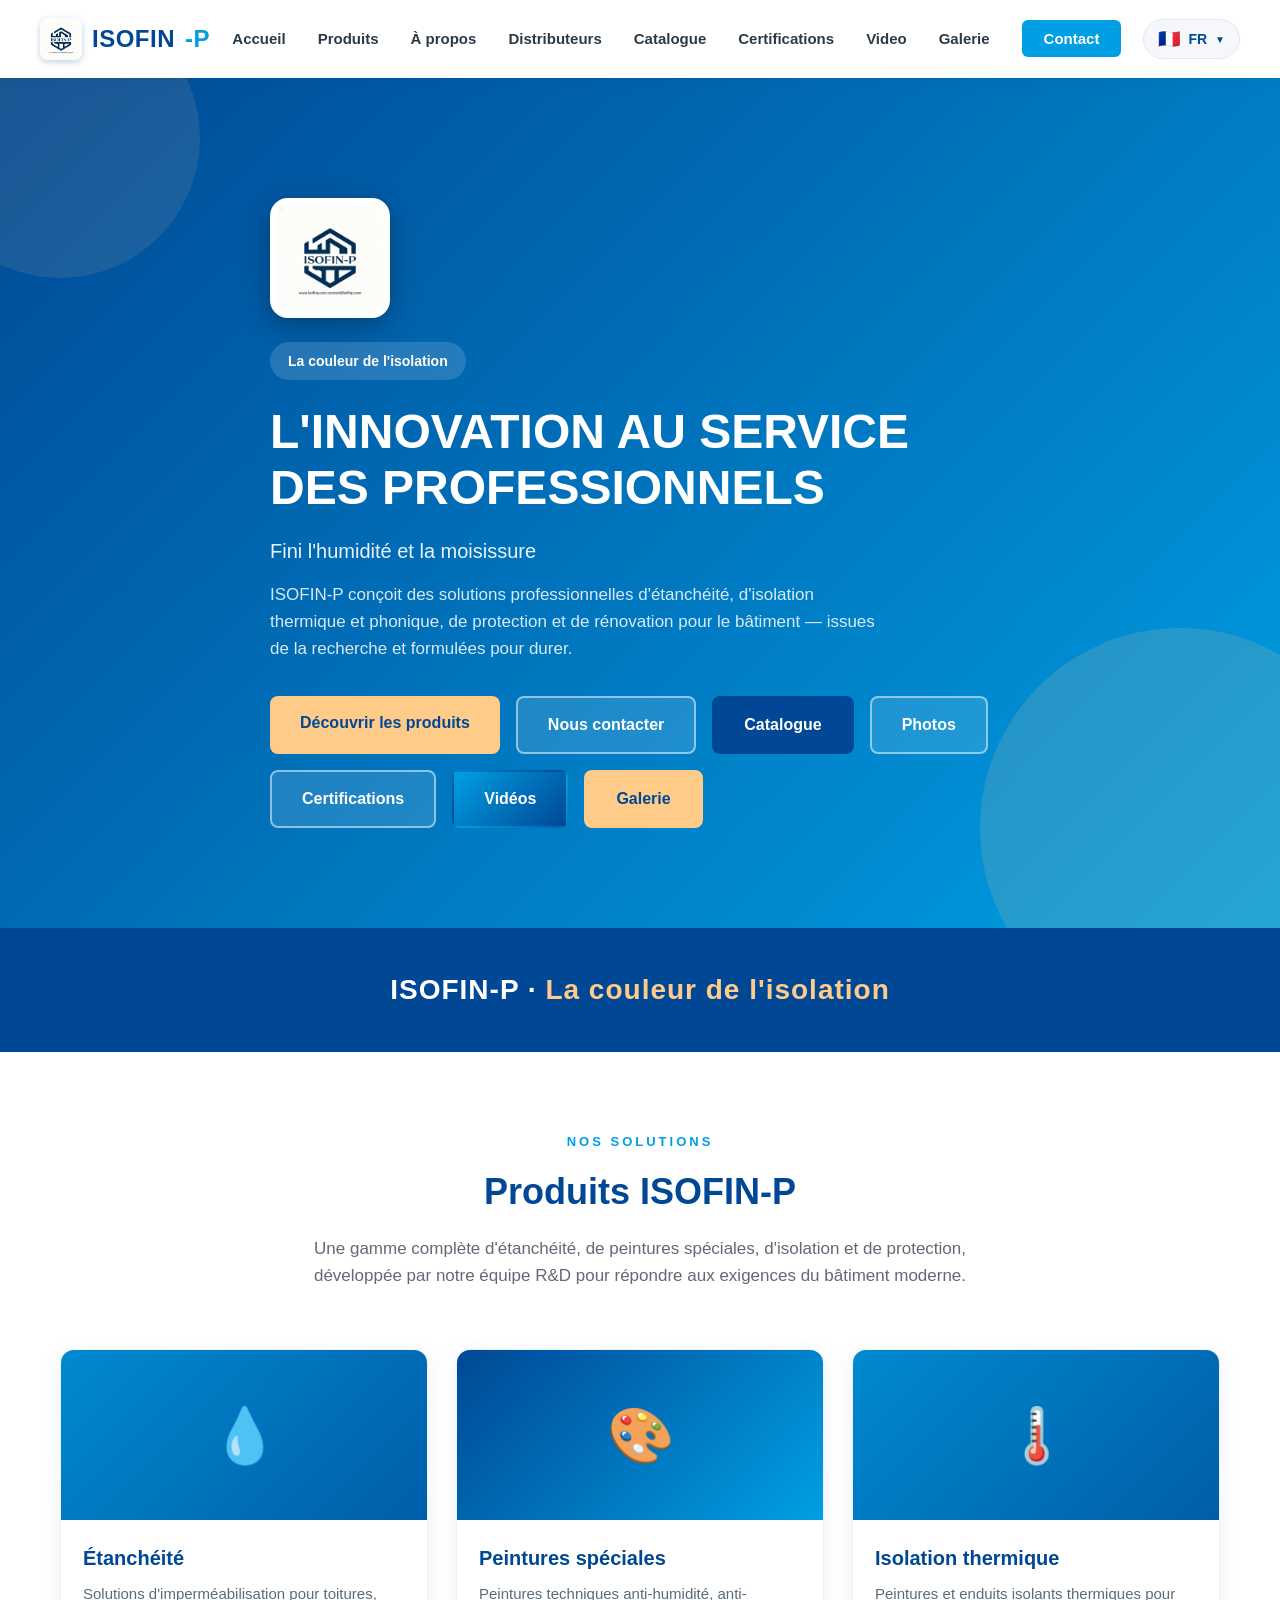
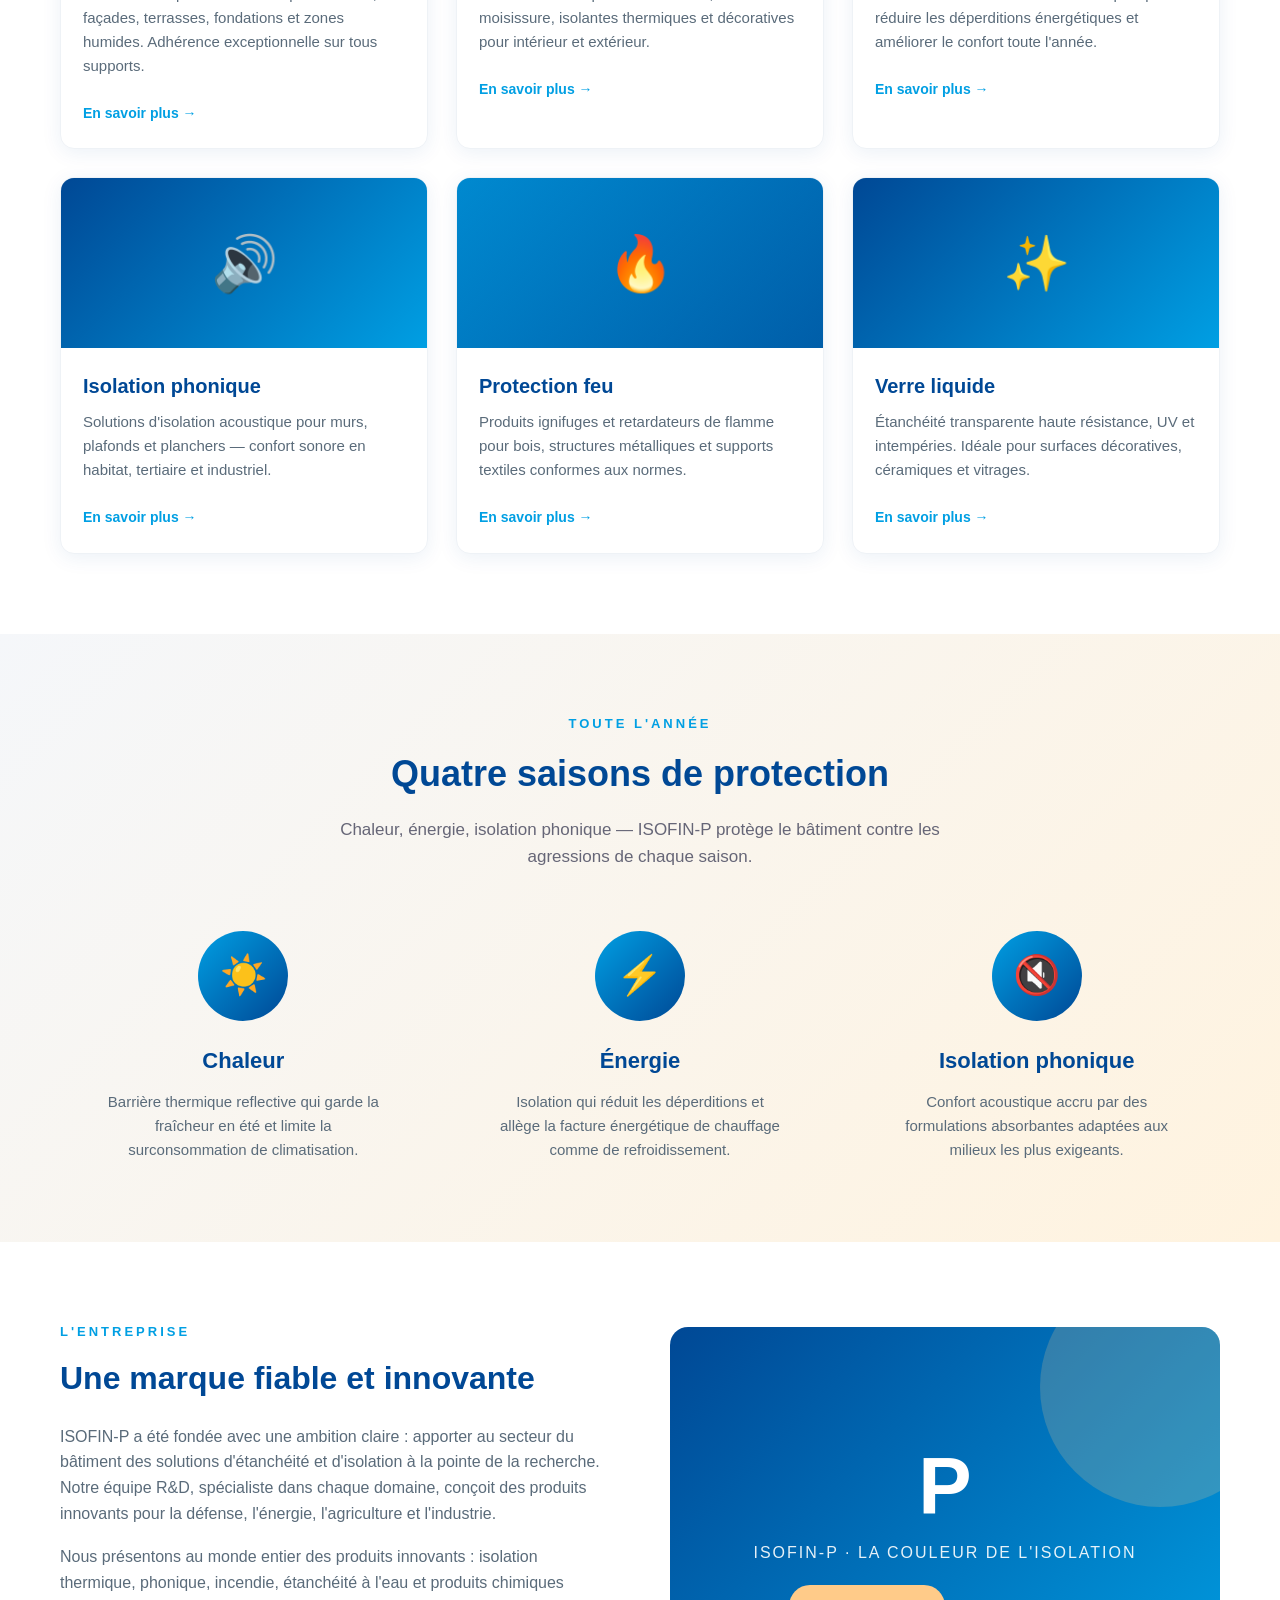
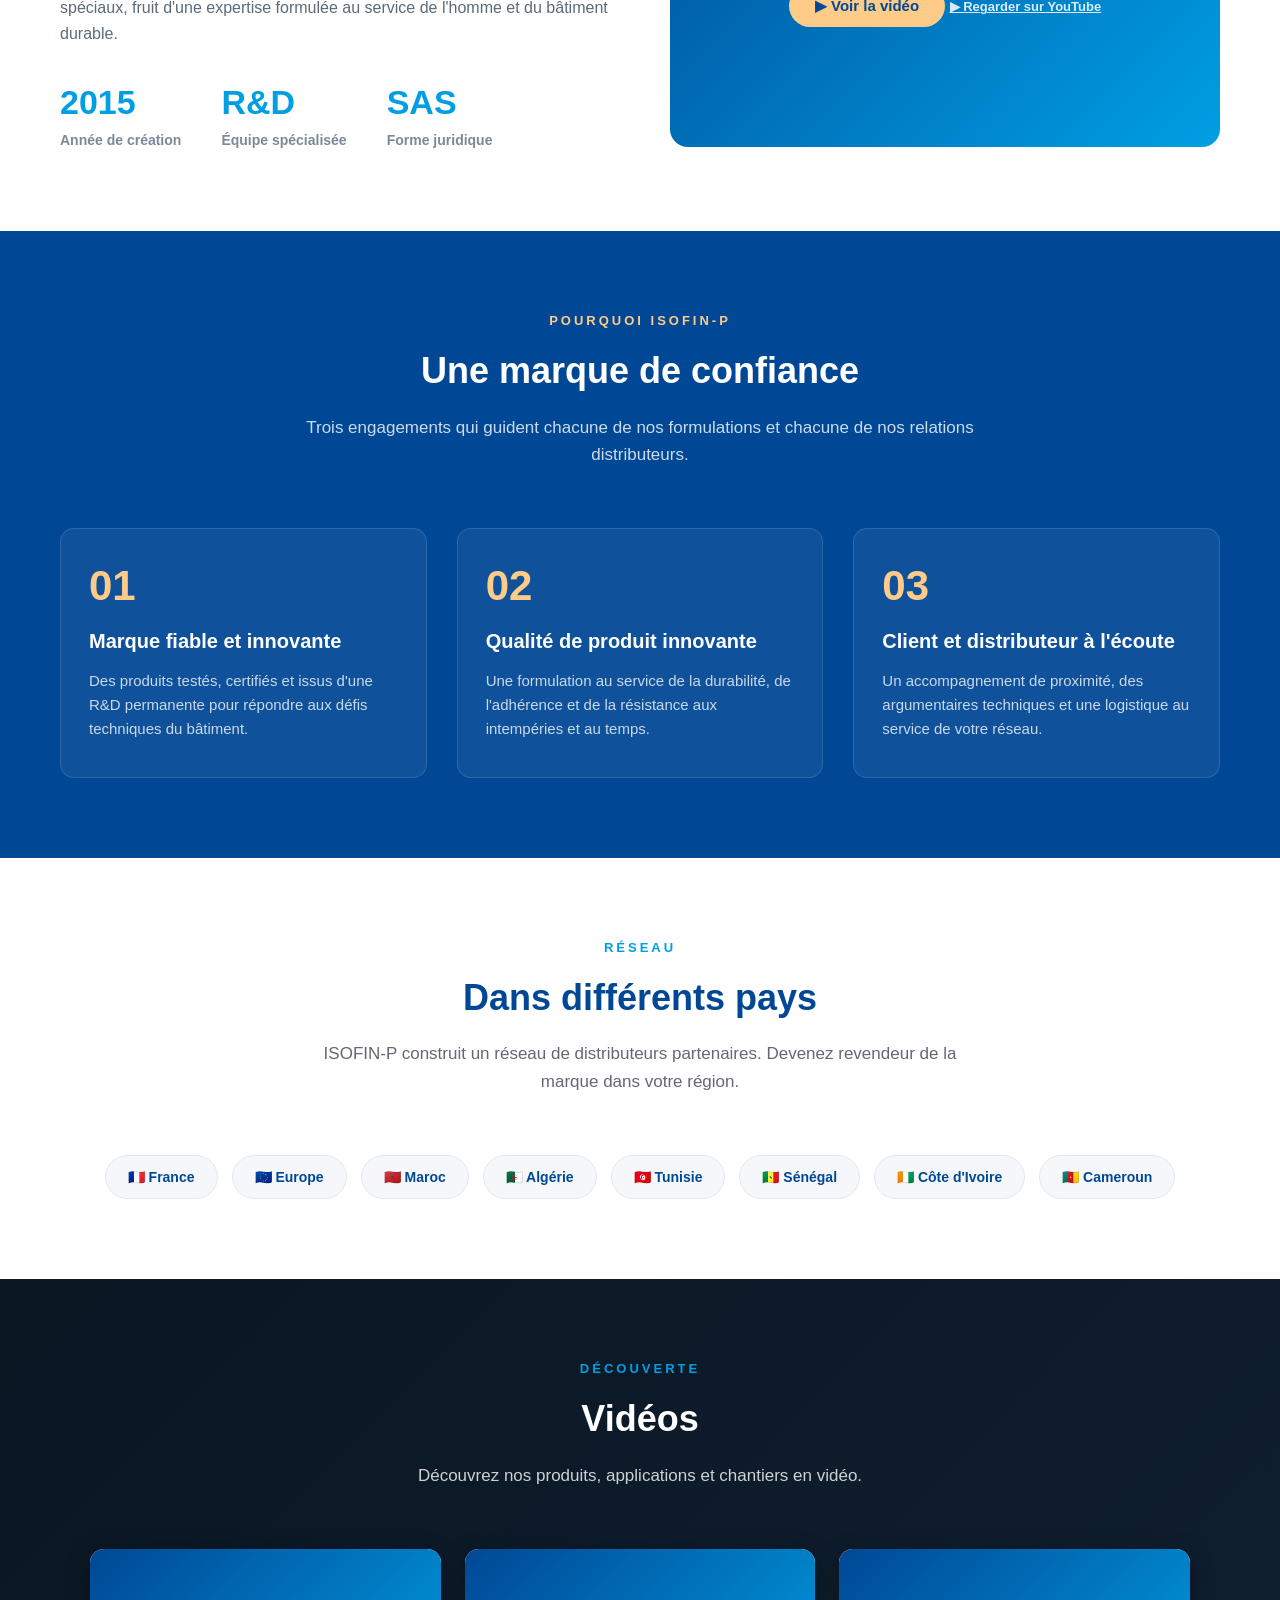
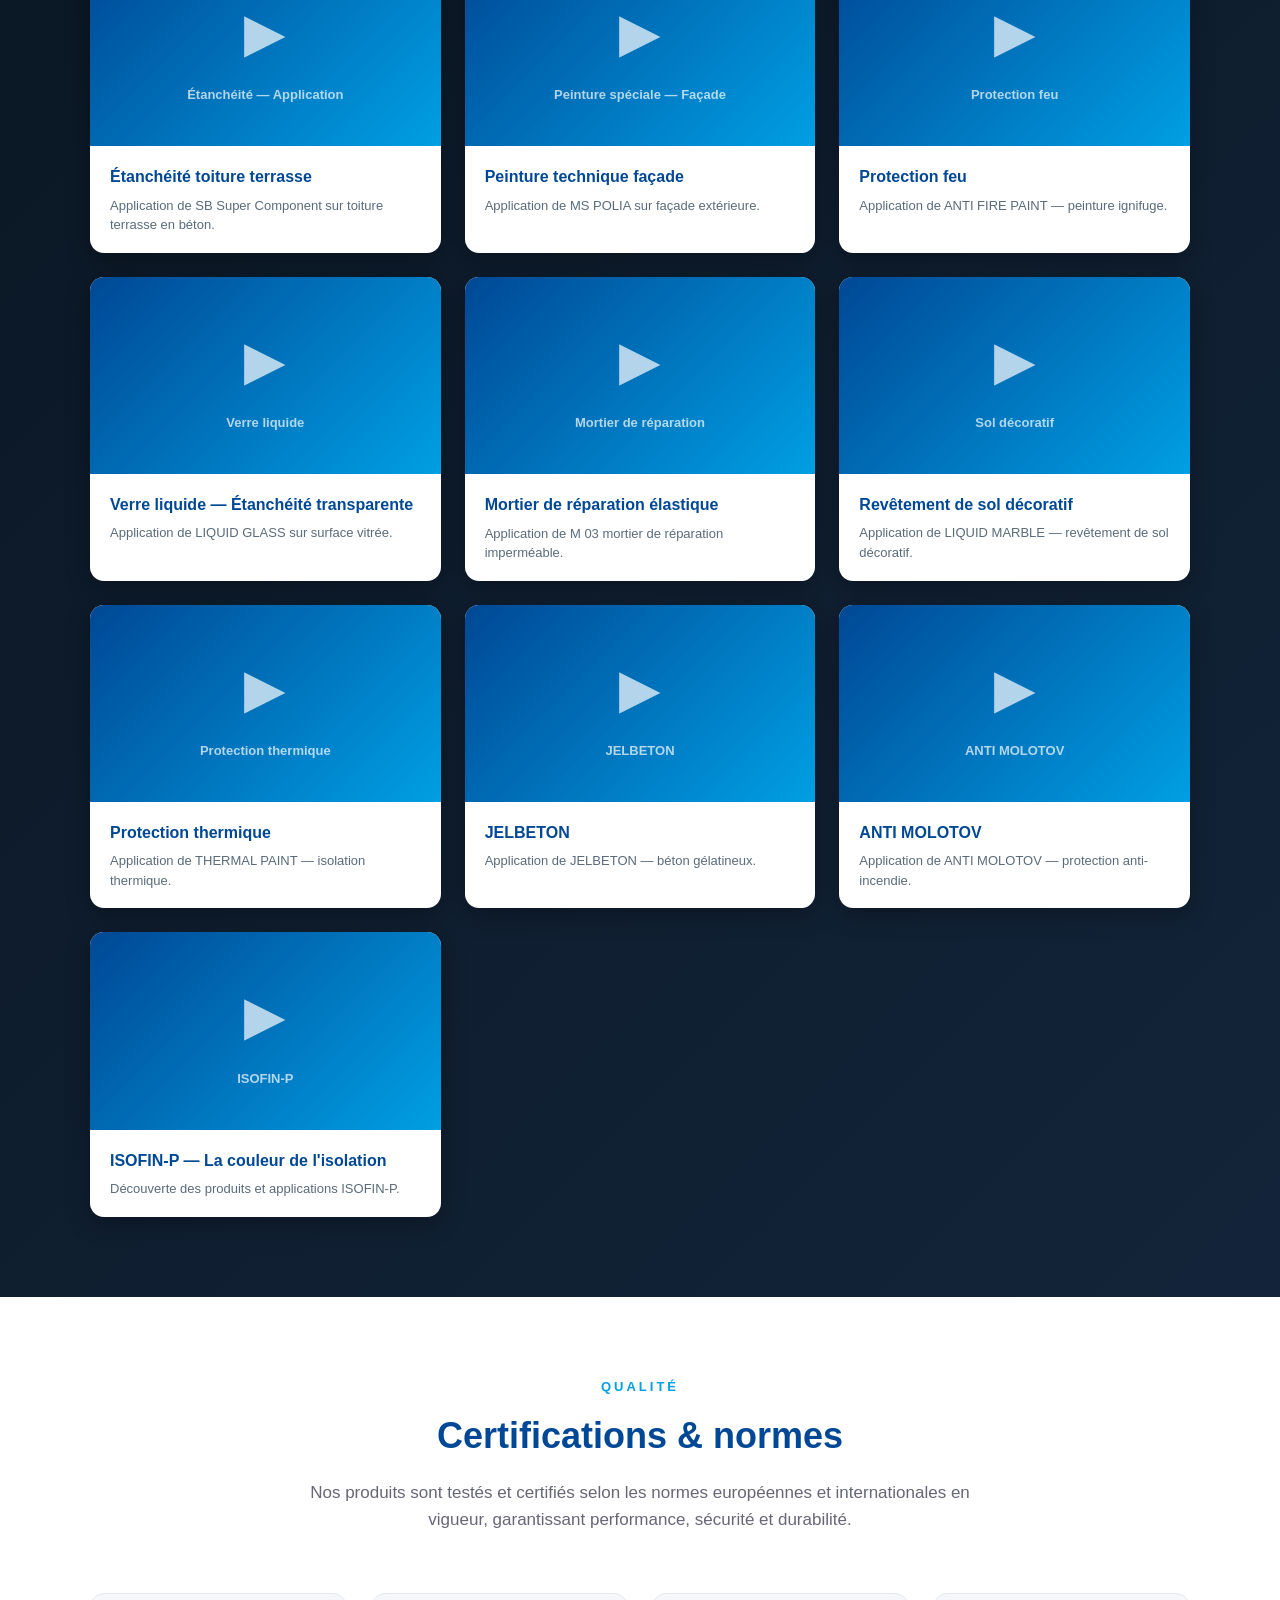
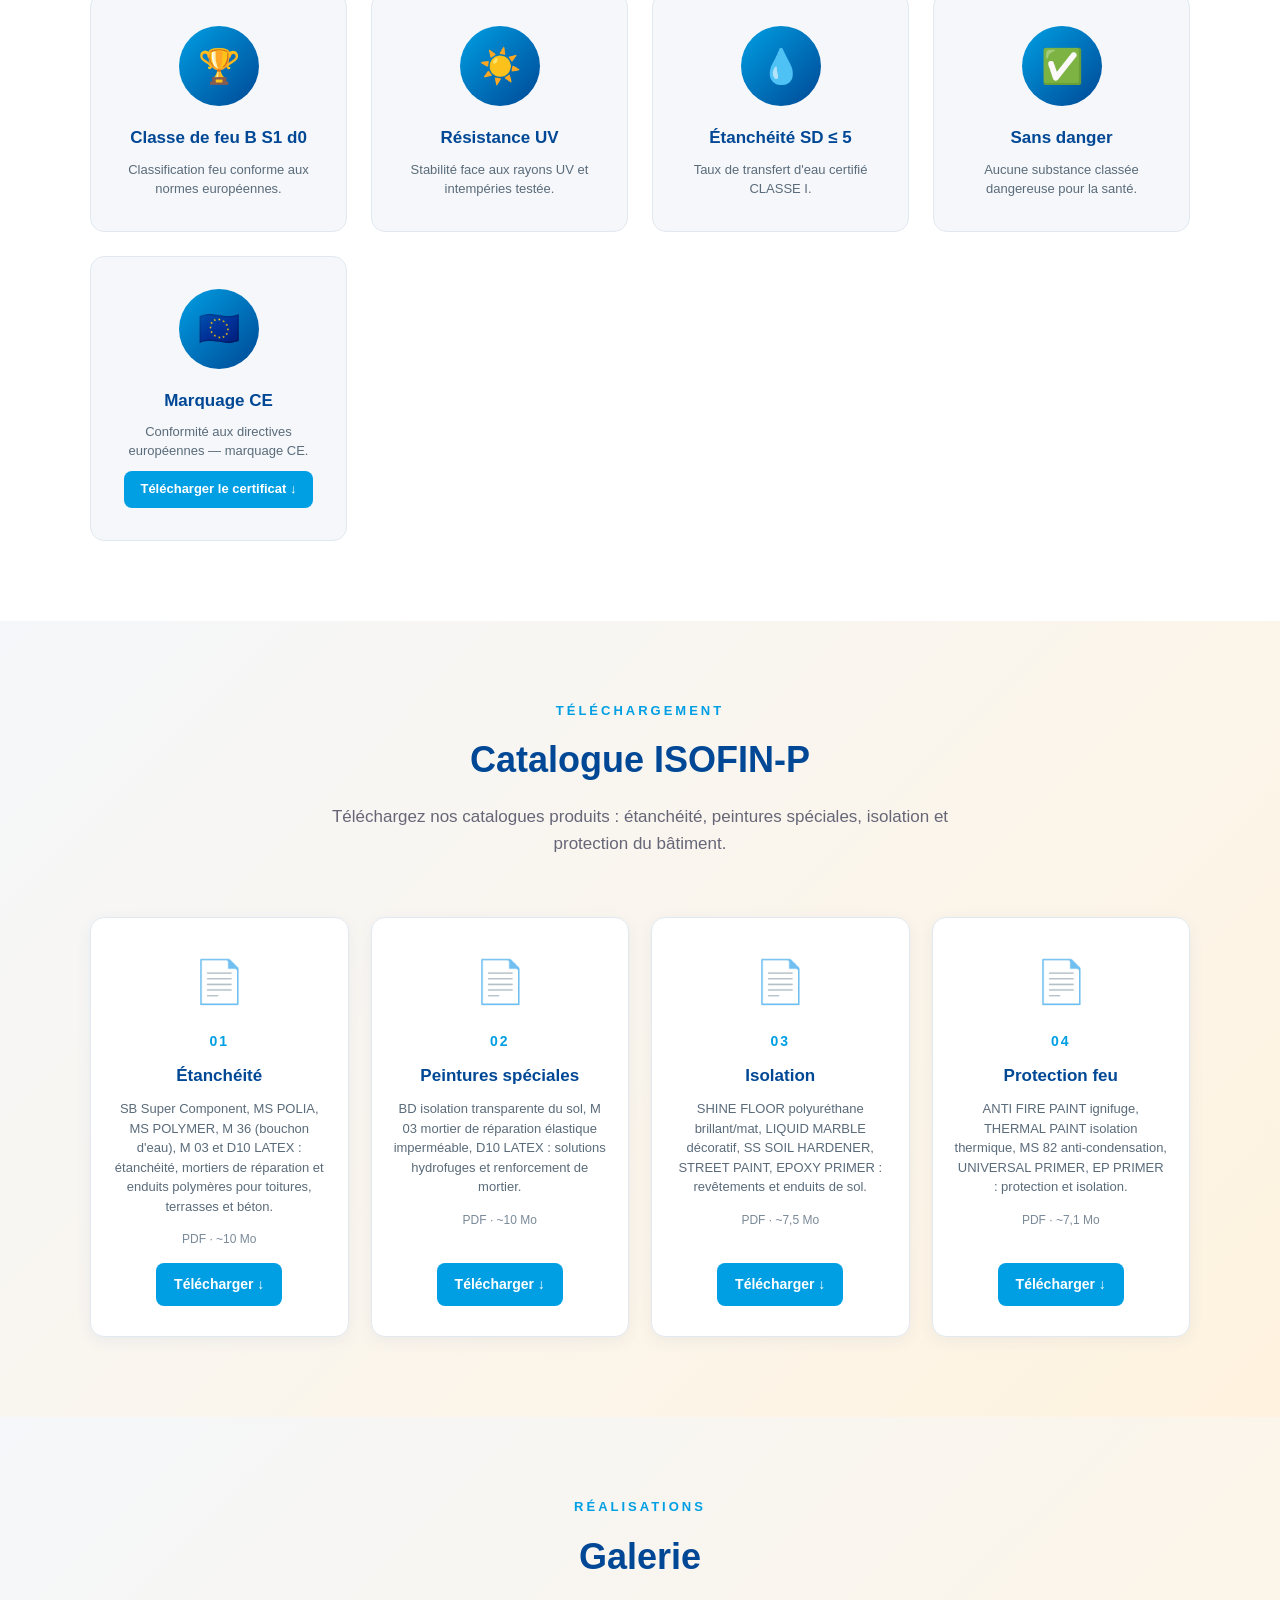
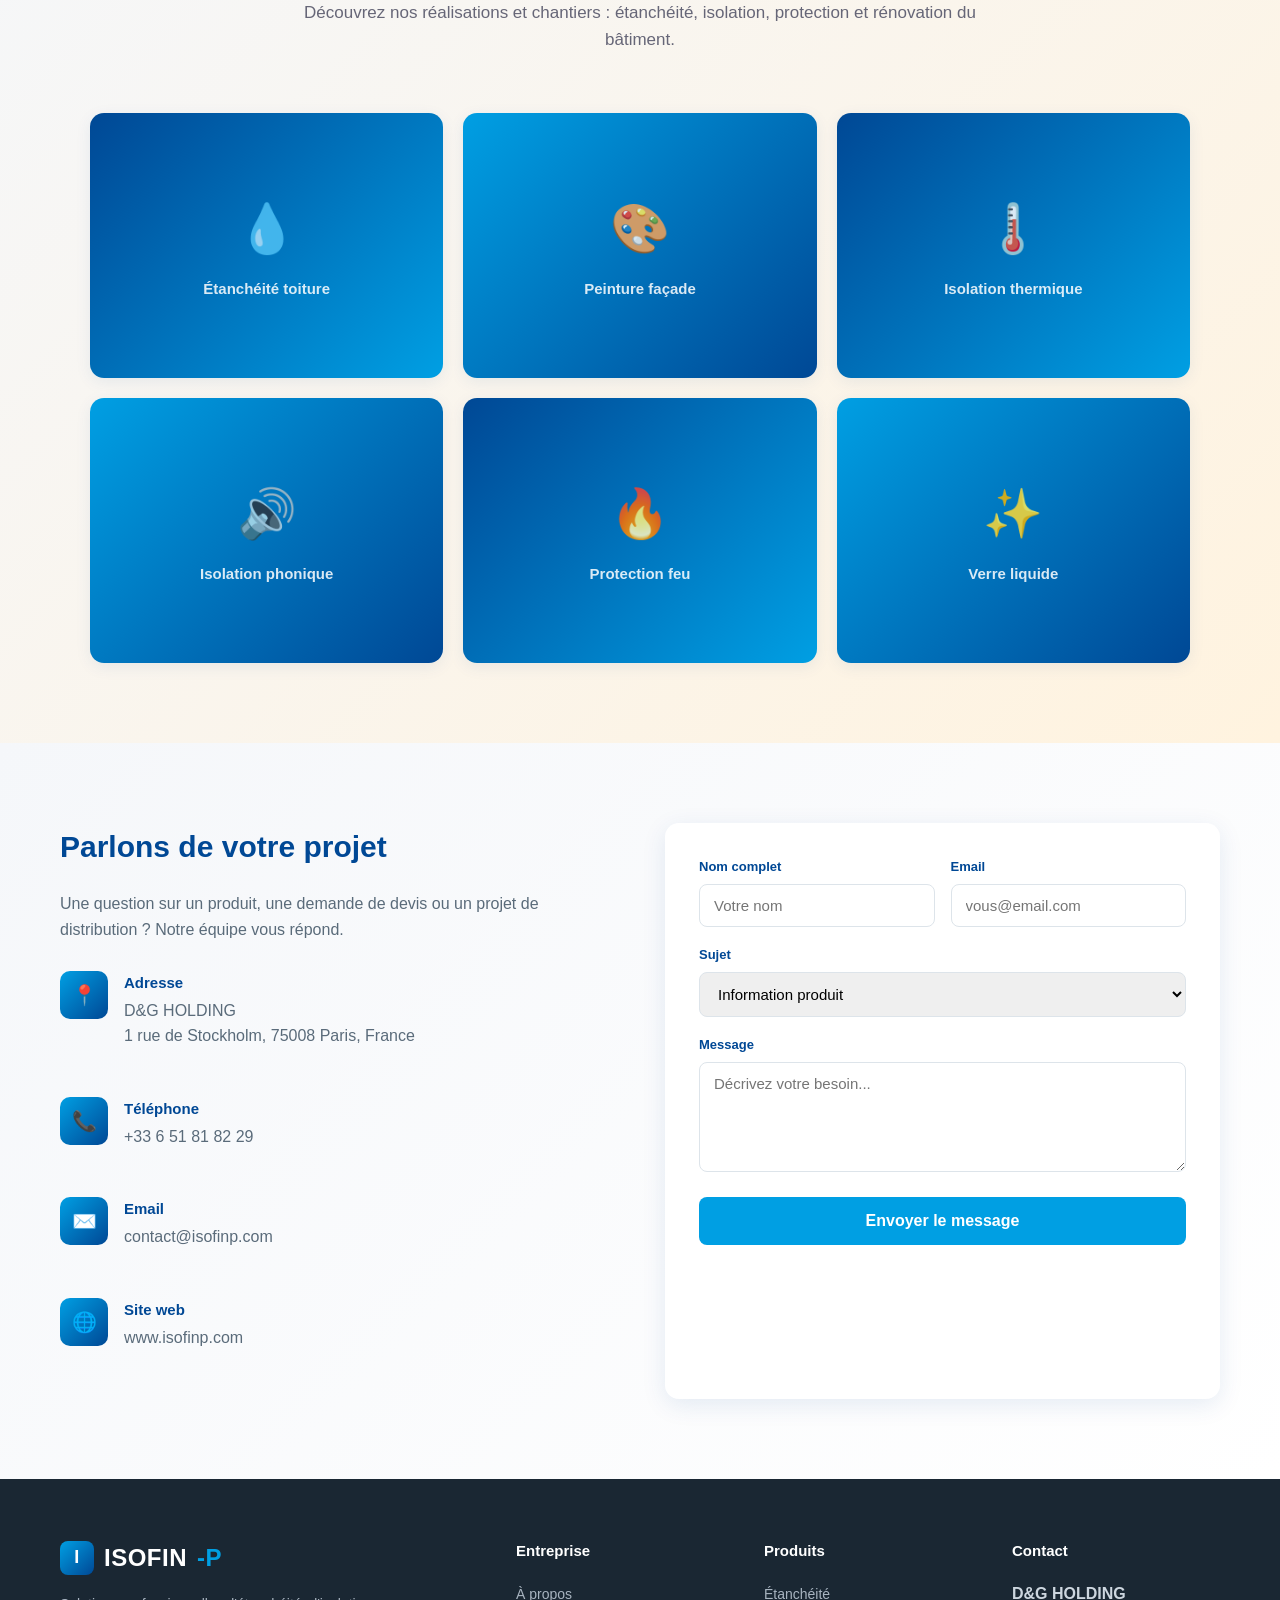
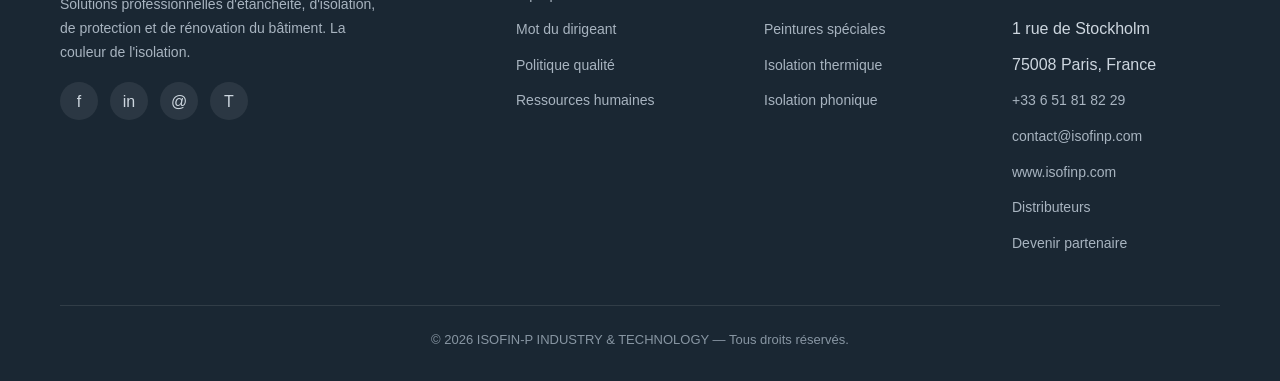
==== index.html @ cd017ab0 "Update print statement from 'Hello' to 'Goodbye'" ====
<!DOCTYPE html>
<html lang="fr">
<head>
<meta charset="UTF-8">
<meta name="viewport" content="width=device-width, initial-scale=1.0">
<title>ISOFIN-P | Étanchéité, isolation et protection du bâtiment</title>
<meta name="description" content="ISOFIN-P propose des solutions professionnelles pour l'étanchéité, l'isolation, la protection et la rénovation des bâtiments. La couleur de l'isolation.">
<style>
  :root{
    --bleu-cyan:#009FE3;
    --bleu-marine:#004895;
    --sable:#FFCB89;
    --sable-clair:#FFF3DF;
    --gris-fonce:#1a2733;
    --gris-clair:#f5f7fa;
    --blanc:#ffffff;
    --texte:#2c3a47;
  }
  *{margin:0;padding:0;box-sizing:border-box}
  html{scroll-behavior:smooth}
  body{font-family:'Segoe UI',Tahoma,Helvetica,Arial,sans-serif;color:var(--texte);line-height:1.6;background:var(--blanc)}
  .filigrane{position:fixed;top:50%;left:50%;transform:translate(-50%,-50%);width:60vmin;height:60vmin;max-width:560px;max-height:560px;opacity:.04;pointer-events:none;z-index:0;object-fit:contain}
  body.rtl{direction:rtl;text-align:right}
  a{text-decoration:none;color:inherit}
  img{max-width:100%;display:block}
  .container{max-width:1200px;margin:0 auto;padding:0 20px;position:relative;z-index:1}

  /* ===== HEADER ===== */
  header{position:sticky;top:0;z-index:100;background:var(--blanc);box-shadow:0 2px 12px rgba(0,72,149,.12)}
  .nav{display:flex;justify-content:space-between;align-items:center;padding:18px 0;gap:16px}
  .logo{display:flex;align-items:center;gap:10px;font-weight:800;font-size:24px;letter-spacing:.5px}
  .logo-img{width:42px;height:42px;border-radius:8px;object-fit:cover;box-shadow:0 2px 6px rgba(0,72,149,.25)}
  .logo .dot{width:34px;height:34px;border-radius:8px;background:linear-gradient(135deg,var(--bleu-cyan),var(--bleu-marine));display:flex;align-items:center;justify-content:center;color:#fff;font-size:18px}
  .logo span.b1{color:var(--bleu-marine)}
  .logo span.p{color:var(--bleu-cyan)}
  .nav-right{display:flex;align-items:center;gap:22px}
  nav ul{display:flex;gap:32px;list-style:none}
  nav ul a{font-weight:600;font-size:15px;color:var(--texte);transition:color .2s}
  nav ul a:hover{color:var(--bleu-cyan)}
  .btn-contact{background:var(--bleu-cyan);color:#fff !important;padding:10px 22px;border-radius:6px;transition:background .2s}
  .btn-contact:hover{background:var(--bleu-marine)}

  /* ===== LANGUE ===== */
  .lang-switch{position:relative}
  .lang-btn{display:flex;align-items:center;gap:8px;background:var(--gris-clair);border:1px solid #e1e8ef;border-radius:30px;padding:8px 14px;cursor:pointer;font-size:14px;font-weight:700;color:var(--bleu-marine);font-family:inherit}
  .lang-btn:hover{border-color:var(--bleu-cyan)}
  .lang-flag{font-size:18px}
  .lang-arrow{font-size:10px;transition:transform .2s}
  .lang-btn.ouvert .lang-arrow{transform:rotate(180deg)}
  .lang-list{position:absolute;top:calc(100% + 8px);right:0;background:#fff;border:1px solid #e1e8ef;border-radius:10px;box-shadow:0 8px 24px rgba(0,72,149,.15);min-width:170px;padding:6px;display:none;z-index:200}
  .lang-list.ouvert{display:block}
  .lang-list button{display:flex;align-items:center;gap:10px;width:100%;padding:10px 14px;background:none;border:none;cursor:pointer;font-family:inherit;font-size:14px;color:var(--texte);border-radius:6px;text-align:left}
  .lang-list button:hover,.lang-list button.actif{background:var(--gris-clair);color:var(--bleu-marine);font-weight:700}
  .lang-list button .lang-flag{font-size:18px}
  body.rtl .lang-list{right:auto;left:0}
  body.rtl .lang-list button{text-align:right}

  .burger{display:none;flex-direction:column;gap:5px;cursor:pointer;background:none;border:none}
  .burger span{width:26px;height:3px;background:var(--bleu-marine);border-radius:2px;transition:.3s}

  /* ===== HERO ===== */
  .hero{background:linear-gradient(135deg,var(--bleu-marine) 0%,var(--bleu-cyan) 100%);color:#fff;padding:120px 0 100px;position:relative;overflow:hidden}
  .hero::after{content:"";position:absolute;right:-100px;bottom:-100px;width:400px;height:400px;background:var(--sable);opacity:.15;border-radius:50%}
  .hero::before{content:"";position:absolute;left:-80px;top:-80px;width:280px;height:280px;background:var(--sable);opacity:.1;border-radius:50%}
  .hero-inner{position:relative;z-index:2;max-width:780px}
  .hero-logo{width:120px;height:120px;border-radius:18px;object-fit:cover;margin-bottom:24px;box-shadow:0 8px 30px rgba(0,0,0,.3);background:#fff;padding:6px}
  .hero .badge{display:inline-block;background:rgba(255,255,255,.15);padding:8px 18px;border-radius:30px;font-size:14px;font-weight:600;margin-bottom:24px;backdrop-filter:blur(4px)}
  .hero h1{font-size:48px;line-height:1.15;margin-bottom:20px;font-weight:800}
  .hero p.sous{font-size:20px;opacity:.92;margin-bottom:14px;font-weight:500}
  .hero p.lead{font-size:17px;opacity:.85;margin-bottom:34px;max-width:620px}
  .hero-cta{display:flex;gap:16px;flex-wrap:wrap}
  .btn{padding:14px 30px;border-radius:8px;font-weight:700;font-size:16px;transition:transform .2s,box-shadow .2s;display:inline-block}
  .btn-primaire{background:var(--sable);color:var(--bleu-marine)}
  .btn-primaire:hover{transform:translateY(-2px);box-shadow:0 8px 20px rgba(0,0,0,.2)}
  .btn-secondaire{background:rgba(255,255,255,.12);color:#fff;border:2px solid rgba(255,255,255,.5)}
  .btn-secondaire:hover{background:rgba(255,255,255,.22)}
  .btn-catalogue{background:var(--bleu-marine);color:#fff;border:2px solid var(--bleu-marine)}
  .btn-catalogue:hover{background:var(--bleu-cyan);border-color:var(--bleu-cyan);transform:translateY(-2px);box-shadow:0 8px 20px rgba(0,0,0,.2)}
  .btn-photos{background:rgba(255,255,255,.12);color:#fff;border:2px solid rgba(255,255,255,.5)}
  .btn-photos:hover{background:rgba(255,255,255,.22);transform:translateY(-2px);box-shadow:0 8px 20px rgba(0,0,0,.2)}
  @media(max-width:900px){}
  @media(max-width:560px){}
  .btn-certif{background:rgba(255,255,255,.12);color:#fff;border:2px solid rgba(255,255,255,.5)}
  .btn-certif:hover{background:rgba(255,255,255,.22);transform:translateY(-2px);box-shadow:0 8px 20px rgba(0,0,0,.2)}
  .btn-videos{background:linear-gradient(135deg,var(--bleu-cyan),var(--bleu-marine));color:#fff;border:2px solid transparent}
  .btn-videos:hover{transform:translateY(-2px);box-shadow:0 8px 20px rgba(0,0,0,.25);filter:brightness(1.1)}
  .btn-galerie{background:var(--sable);color:var(--bleu-marine);border:2px solid var(--sable)}
  .btn-galerie:hover{background:#fff;border-color:#fff;transform:translateY(-2px);box-shadow:0 8px 20px rgba(0,0,0,.2)}
  .galerie-section{padding:80px 0;background:linear-gradient(135deg,var(--gris-clair),var(--sable-clair))}
  .galerie-grid{display:grid;grid-template-columns:repeat(3,1fr);gap:20px;max-width:1100px;margin:0 auto}
  .galerie-item{position:relative;overflow:hidden;border-radius:14px;aspect-ratio:4/3;cursor:pointer;box-shadow:0 4px 16px rgba(0,72,149,.08);transition:transform .25s,box-shadow .25s}
  .galerie-item:hover{transform:translateY(-6px) scale(1.02);box-shadow:0 14px 30px rgba(0,72,149,.18)}
  .galerie-item .legende{position:absolute;bottom:0;left:0;right:0;background:linear-gradient(transparent,rgba(0,72,149,.85));color:#fff;padding:30px 18px 14px;font-size:14px;font-weight:600;opacity:0;transition:opacity .3s}
  .galerie-item:hover .legende{opacity:1}
  .gal-dl{display:inline-block;margin-top:6px;background:var(--sable);color:var(--bleu-marine);padding:5px 12px;border-radius:6px;font-size:12px;font-weight:700}
  .galerie-placeholder{width:100%;height:100%;display:flex;flex-direction:column;align-items:center;justify-content:center;color:rgba(255,255,255,.85);text-align:center;padding:20px}
  .galerie-placeholder .ph-icone{font-size:48px;margin-bottom:10px}
  .galerie-placeholder .ph-texte{font-weight:600;font-size:15px}
  @media(max-width:900px){.galerie-grid{grid-template-columns:repeat(2,1fr)}}
  @media(max-width:560px){.galerie-grid{grid-template-columns:1fr}}
  
  
  
  
  
  
  
  
  
  
  .fiche-card:hover 
  @media(max-width:900px){}
  @media(max-width:560px){}
  .videos-section{padding:80px 0;background:linear-gradient(135deg,#0a1622,#13243a)}
  .videos-grid{display:grid;grid-template-columns:repeat(3,1fr);gap:24px;max-width:1100px;margin:0 auto}
  .video-card{background:#fff;border-radius:14px;overflow:hidden;box-shadow:0 6px 24px rgba(0,0,0,.3);transition:transform .25s,box-shadow .25s}
  .video-card:hover{transform:translateY(-6px);box-shadow:0 16px 40px rgba(0,159,227,.25)}
  .video-iframe{position:relative;width:100%;aspect-ratio:16/9;background:linear-gradient(135deg,var(--bleu-marine),var(--bleu-cyan))}
  .video-iframe iframe{width:100%;height:100%;border:none;display:block}
  .video-iframe .ph-video{position:absolute;inset:0;display:flex;flex-direction:column;align-items:center;justify-content:center;color:rgba(255,255,255,.7);text-align:center;padding:20px;cursor:pointer}
  .video-iframe .ph-video .play{font-size:54px;margin-bottom:10px;transition:transform .3s}
  .badge-video{position:absolute;top:14px;left:14px;background:var(--sable);color:var(--bleu-marine);padding:6px 14px;border-radius:30px;font-size:12px;font-weight:800;letter-spacing:1px;display:flex;align-items:center;gap:6px;box-shadow:0 4px 12px rgba(0,0,0,.3)}
  .badge-video .badge-icone{font-size:14px}
  .video-iframe .ph-video:hover .play{transform:scale(1.2);color:#fff}
  .video-iframe .ph-video .txt{font-size:13px;font-weight:600}
  .video-info{padding:18px 20px}
  .video-info h3{font-size:16px;color:var(--bleu-marine);margin-bottom:6px;font-weight:700}
  .video-info p{font-size:13px;color:#5a6b7a;line-height:1.5}
  @media(max-width:900px){.videos-grid{grid-template-columns:repeat(2,1fr)}}
  @media(max-width:560px){.videos-grid{grid-template-columns:1fr}}
  .certif-section{padding:80px 0;background:#fff}
  .certif-grid{display:grid;grid-template-columns:repeat(4,1fr);gap:24px;max-width:1100px;margin:0 auto}
  .certif-card{background:var(--gris-clair);border:1px solid #e1e8ef;border-radius:14px;padding:32px 22px;text-align:center;transition:transform .25s,box-shadow .25s}
  .certif-card:hover{transform:translateY(-6px);box-shadow:0 14px 30px rgba(0,72,149,.16)}
  .certif-badge{width:80px;height:80px;border-radius:50%;background:linear-gradient(135deg,var(--bleu-cyan),var(--bleu-marine));margin:0 auto 18px;display:flex;align-items:center;justify-content:center;color:#fff;font-size:34px}
  .certif-card h3{font-size:17px;margin-bottom:8px;font-weight:700;color:var(--bleu-marine)}
  .certif-card p{font-size:13px;color:#5a6b7a;line-height:1.5}
  @media(max-width:900px){.certif-grid{grid-template-columns:repeat(2,1fr)}}
  @media(max-width:560px){.certif-grid{grid-template-columns:1fr}}
  @media(max-width:900px){}
  @media(max-width:560px){}
  .galerie-lightbox{display:none;position:fixed;top:0;left:0;width:100vw;height:100vh;background:rgba(0,0,0,.9);z-index:1000;align-items:center;justify-content:center;cursor:pointer}
  .galerie-lightbox.ouvert{display:flex}
  .galerie-lightbox img{max-width:90vw;max-height:90vh;border-radius:10px}
  .galerie-lightbox .fermer{position:absolute;top:20px;right:30px;color:#fff;font-size:40px;font-weight:300;cursor:pointer}
  .galerie-detail{padding:60px 0;background:#fff}
  .galerie-detail .titre-section{margin-bottom:40px}
  .photo-grid{display:grid;grid-template-columns:repeat(3,1fr);gap:18px;max-width:1100px;margin:0 auto}
  .photo-item{position:relative;border-radius:12px;overflow:hidden;aspect-ratio:4/3;background:linear-gradient(135deg,var(--bleu-marine),var(--bleu-cyan));box-shadow:0 4px 14px rgba(0,72,149,.1);transition:transform .25s,box-shadow .25s}
  .photo-item:hover{transform:translateY(-4px) scale(1.02);box-shadow:0 14px 30px rgba(0,72,149,.18)}
  .photo-item img{width:100%;height:100%;object-fit:cover;display:block}
  .photo-item .ph-mini{position:absolute;inset:0;display:flex;flex-direction:column;align-items:center;justify-content:center;color:rgba(255,255,255,.85);text-align:center;padding:14px;font-size:12px;font-weight:600}
  .photo-item .ph-mini .num{font-size:22px;font-weight:800;margin-bottom:6px;color:var(--sable)}
  .photo-legende{margin-top:8px;text-align:center;font-size:12px;color:#5a6b7a;font-weight:600;padding:0 4px}
  @media(max-width:900px){.photo-grid{grid-template-columns:repeat(2,1fr)}}
  @media(max-width:560px){.photo-grid{grid-template-columns:1fr}}
  .catalogue-section{padding:80px 0;background:linear-gradient(135deg,var(--gris-clair),var(--sable-clair))}
  .catalogue-list{display:grid;grid-template-columns:repeat(4,1fr);gap:22px;max-width:1100px;margin:0 auto}
  .catalogue-card{background:#fff;border:1px solid #e1e8ef;border-radius:14px;padding:30px 22px;text-align:center;transition:transform .25s,box-shadow .25s;display:flex;flex-direction:column;align-items:center;box-shadow:0 4px 16px rgba(0,72,149,.06);text-decoration:none;color:inherit}
  .catalogue-card:hover{transform:translateY(-6px);box-shadow:0 14px 30px rgba(0,72,149,.16)}
  .catalogue-icone{font-size:42px;margin-bottom:14px}
  .catalogue-num{font-size:14px;font-weight:800;color:var(--bleu-cyan);letter-spacing:2px;margin-bottom:10px}
  .catalogue-card h3{font-size:17px;margin-bottom:10px;font-weight:700;color:var(--bleu-marine)}
  .catalogue-card p{font-size:13px;color:#5a6b7a;margin-bottom:14px;line-height:1.5}
  .catalogue-taille{font-size:12px;color:#7a8a99;margin-bottom:14px}
  .catalogue-telecharger{margin-top:auto;background:var(--bleu-cyan);color:#fff;padding:10px 18px;border-radius:8px;font-weight:700;font-size:14px;transition:background .2s}
  .catalogue-card:hover .catalogue-telecharger{background:var(--bleu-marine)}
  @media(max-width:900px){.catalogue-list{grid-template-columns:repeat(2,1fr)}}
  @media(max-width:560px){.catalogue-list{grid-template-columns:1fr}}
  @media(max-width:560px){}
  
  
  
  
  
  
  
  
  
  
  
  @media(max-width:900px){}
  @media(max-width:560px){}

  /* ===== BANDEAU MARQUE ===== */
  .bandeau-marque{text-align:center;padding:40px 0;background:var(--bleu-marine);color:#fff}
  .bandeau-marque h2{font-size:28px;font-weight:800;letter-spacing:1px}
  .bandeau-marque h2 .accent{color:var(--sable)}

  /* ===== SECTION GÉNÉRIQUE ===== */
  section{padding:80px 0}
  .titre-section{text-align:center;margin-bottom:60px}
  .titre-section .petit{text-transform:uppercase;letter-spacing:3px;font-size:13px;color:var(--bleu-cyan);font-weight:700;margin-bottom:10px}
  .titre-section h2{font-size:36px;color:var(--bleu-marine);font-weight:800}
  .titre-section p{margin-top:14px;color:#667;max-width:680px;margin-left:auto;margin-right:auto;font-size:17px}

  /* ===== GRILLE PRODUITS ===== */
  .grille-produits{display:grid;grid-template-columns:repeat(3,1fr);gap:28px}
  .carte-produit{background:var(--blanc);border-radius:14px;overflow:hidden;box-shadow:0 4px 20px rgba(0,72,149,.08);transition:transform .25s,box-shadow .25s;border:1px solid #eef2f6}
  .carte-produit:hover{transform:translateY(-6px);box-shadow:0 14px 30px rgba(0,72,149,.16)}
  .carte-produit .visuel{height:170px;display:flex;align-items:center;justify-content:center;font-size:54px;color:#fff;position:relative}
  .carte-produit .visuel::after{content:"";position:absolute;inset:0;background:linear-gradient(135deg,rgba(0,72,149,.25),rgba(0,159,227,.25))}
  .carte-produit .visuel span{position:relative;z-index:2}
  .carte-produit h3{font-size:20px;color:var(--bleu-marine);padding:22px 22px 8px;font-weight:700}
  .carte-produit p{padding:0 22px 22px;color:#5a6b7a;font-size:15px}
  .carte-produit .lien{padding:0 22px 24px;display:inline-block;color:var(--bleu-cyan);font-weight:700;font-size:14px}
  .carte-produit .lien:hover{text-decoration:underline}

  /* ===== PROTECTION SAISONS ===== */
  .saisons{background:linear-gradient(135deg,var(--gris-clair),var(--sable-clair))}
  .saisons-grid{display:grid;grid-template-columns:repeat(3,1fr);gap:30px;text-align:center}
  .saison-icone{width:90px;height:90px;border-radius:50%;background:linear-gradient(135deg,var(--bleu-cyan),var(--bleu-marine));margin:0 auto 22px;display:flex;align-items:center;justify-content:center;font-size:38px;color:#fff}
  .saisons-grid h3{color:var(--bleu-marine);font-size:22px;margin-bottom:12px;font-weight:700}
  .saisons-grid p{color:#5a6b7a;font-size:15px;max-width:280px;margin:0 auto}

  /* ===== À PROPOS ===== */
  .apropos-grid{display:grid;grid-template-columns:1fr 1fr;gap:60px;align-items:center}
  .apropos-visuel{height:420px;border-radius:18px;background:linear-gradient(135deg,var(--bleu-marine),var(--bleu-cyan));position:relative;overflow:hidden;display:flex;align-items:center;justify-content:center;color:#fff;text-align:center;padding:40px}
  .apropos-visuel::before{content:"";position:absolute;right:-60px;top:-60px;width:240px;height:240px;background:var(--sable);opacity:.2;border-radius:50%}
  .apropos-visuel .big{font-size:80px;font-weight:800;line-height:1;position:relative;z-index:2}
  .apropos-visuel .small{position:relative;z-index:2;margin-top:14px;font-size:16px;opacity:.9;letter-spacing:2px}
  .btn-video-ap{position:relative;z-index:2;margin-top:20px;background:var(--sable);color:var(--bleu-marine);border:none;padding:12px 26px;border-radius:30px;font-weight:800;font-size:15px;cursor:pointer;transition:transform .2s,box-shadow .2s;font-family:inherit}
  .btn-video-ap:hover{transform:translateY(-2px);box-shadow:0 8px 20px rgba(0,0,0,.3)}
  .lien-video-ap{position:relative;z-index:2;display:inline-block;margin-top:12px;color:rgba(255,255,255,.85);font-size:13px;font-weight:600;text-decoration:underline;transition:color .2s}
  .lien-video-ap:hover{color:#fff}
  .video-lightbox{display:none;position:fixed;inset:0;background:rgba(0,0,0,.92);z-index:2000;align-items:center;justify-content:center}
  .video-lightbox.ouvert{display:flex}
  .video-lightbox-contenu{position:relative;width:90%;max-width:900px;aspect-ratio:16/9}
  .video-lightbox-contenu iframe{width:100%;height:100%;border:none;border-radius:10px}
  .video-lightbox-fermer{position:absolute;top:-40px;right:0;color:#fff;font-size:32px;cursor:pointer;font-weight:300}
  .apropos-texte .petit{text-transform:uppercase;letter-spacing:3px;font-size:13px;color:var(--bleu-cyan);font-weight:700;margin-bottom:10px}
  .apropos-texte h2{font-size:32px;color:var(--bleu-marine);margin-bottom:20px;font-weight:800}
  .apropos-texte p{color:#5a6b7a;margin-bottom:18px;font-size:16px}
  .stats{display:flex;gap:40px;margin-top:28px}
  .stat .chiffre{font-size:34px;font-weight:800;color:var(--bleu-cyan)}
  .stat .label{font-size:14px;color:#7a8a99;font-weight:600}

  /* ===== VALEURS ===== */
  .valeurs{background:var(--bleu-marine);color:#fff}
  .valeurs .titre-section h2{color:#fff}
  .valeurs .titre-section p{color:rgba(255,255,255,.8)}
  .valeurs .titre-section .petit{color:var(--sable)}
  .valeurs-grid{display:grid;grid-template-columns:repeat(3,1fr);gap:30px}
  .valeur{background:rgba(255,255,255,.06);padding:36px 28px;border-radius:14px;border:1px solid rgba(255,255,255,.12);transition:background .25s}
  .valeur:hover{background:rgba(255,255,255,.1)}
  .valeur .num{font-size:42px;font-weight:800;color:var(--sable);line-height:1;margin-bottom:18px}
  .valeur h3{font-size:20px;margin-bottom:12px;font-weight:700}
  .valeur p{color:rgba(255,255,255,.78);font-size:15px}

  /* ===== DISTRIBUTEURS ===== */
  .distributeurs{text-align:center}
  .pays-grid{display:flex;flex-wrap:wrap;justify-content:center;gap:14px;margin-top:30px}
  .pays{padding:10px 22px;background:var(--gris-clair);border:1px solid #e1e8ef;border-radius:30px;font-weight:600;color:var(--bleu-marine);font-size:14px;transition:all .2s}
  .pays:hover{background:var(--bleu-cyan);color:#fff;border-color:var(--bleu-cyan)}

  /* ===== CONTACT ===== */
  .contact{background:linear-gradient(135deg,var(--gris-clair),#fff)}
  .contact-grid{display:grid;grid-template-columns:1fr 1fr;gap:50px}
  .contact-info h2{font-size:30px;color:var(--bleu-marine);margin-bottom:20px;font-weight:800}
  .contact-info p{color:#5a6b7a;margin-bottom:28px;font-size:16px}
  .contact-item{display:flex;gap:16px;align-items:flex-start;margin-bottom:20px}
  .contact-icone{width:48px;height:48px;border-radius:10px;background:linear-gradient(135deg,var(--bleu-cyan),var(--bleu-marine));display:flex;align-items:center;justify-content:center;color:#fff;font-size:20px;flex-shrink:0}
  .contact-item h4{color:var(--bleu-marine);font-size:15px;margin-bottom:3px;font-weight:700}
  .contact-item p a{color:#5a6b7a;text-decoration:none;transition:color .2s}
  .contact-item p a:hover{color:var(--bleu-cyan)}
  form{background:#fff;padding:34px;border-radius:14px;box-shadow:0 6px 24px rgba(0,72,149,.1)}
  form .row{display:grid;grid-template-columns:1fr 1fr;gap:16px}
  form label{display:block;font-size:13px;font-weight:600;color:var(--bleu-marine);margin-bottom:6px}
  form input,form textarea,form select{width:100%;padding:12px 14px;border:1px solid #dde4ea;border-radius:8px;font-family:inherit;font-size:15px;margin-bottom:18px;transition:border .2s}
  form input:focus,form textarea:focus,form select:focus{outline:none;border-color:var(--bleu-cyan)}
  form textarea{resize:vertical;min-height:110px}
  form button{width:100%;padding:15px;background:var(--bleu-cyan);color:#fff;border:none;border-radius:8px;font-weight:700;font-size:16px;cursor:pointer;transition:background .2s}
  form button:hover{background:var(--bleu-marine)}

  /* ===== FOOTER ===== */
  footer{background:var(--gris-fonce);color:#cdd6df;padding:60px 0 30px}
  .footer-grid{display:grid;grid-template-columns:2fr 1fr 1fr 1fr;gap:40px;margin-bottom:40px}
  .footer-brand .logo{color:#fff;margin-bottom:16px}
  .footer-brand .logo span.b1{color:#fff}
  .footer-brand p{font-size:14px;line-height:1.7;color:#a8b4c0;max-width:320px}
  footer h4{color:#fff;font-size:15px;margin-bottom:18px;font-weight:700}
  footer ul{list-style:none}
  footer ul li{margin-bottom:10px}
  footer ul a{font-size:14px;color:#a8b4c0;transition:color .2s}
  footer ul a:hover{color:var(--bleu-cyan)}
  .reseaux{display:flex;gap:12px;margin-top:18px}
  .reseaux a{width:38px;height:38px;border-radius:50%;background:rgba(255,255,255,.08);display:flex;align-items:center;justify-content:center;font-size:16px;transition:background .2s}
  .reseaux a:hover{background:var(--bleu-cyan)}
  .footer-bottom{border-top:1px solid rgba(255,255,255,.1);padding-top:24px;text-align:center;font-size:13px;color:#8896a3}

  /* ===== RESPONSIVE ===== */
  @media(max-width:900px){
    .grille-produits,.saisons-grid,.valeurs-grid,.apropos-grid,.contact-grid,.footer-grid{grid-template-columns:1fr}
    .apropos-visuel{height:280px;order:-1}
    .footer-grid{grid-template-columns:1fr 1fr}
    .nav-right nav ul{position:fixed;top:70px;right:0;background:#fff;flex-direction:column;gap:0;width:240px;padding:20px;box-shadow:-4px 0 20px rgba(0,0,0,.15);transform:translateX(100%);transition:transform .3s;height:calc(100vh - 70px)}
    body.rtl .nav-right nav ul{right:auto;left:0;transform:translateX(-100%);box-shadow:4px 0 20px rgba(0,0,0,.15)}
    .nav-right nav ul.ouvert{transform:translateX(0)}
    body.rtl .nav-right nav ul.ouvert{transform:translateX(0)}
    .nav-right nav ul li{padding:14px 0;border-bottom:1px solid #eef2f6}
    .burger{display:flex}
    .hero h1{font-size:34px}
    .titre-section h2{font-size:28px}
    form .row{grid-template-columns:1fr}
  }
  @media(max-width:560px){
    .footer-grid{grid-template-columns:1fr}
    .hero{padding:80px 0 70px}
    .hero h1{font-size:28px}
    .stats{gap:24px}
  }
</style>
</head>
<body>
<img src="[data-uri]" alt="" class="filigrane" aria-hidden="true">

<!-- ============ HEADER ============ -->
<header>
  <div class="container nav">
    <a href="#accueil" class="logo">
      <img src="[data-uri]" alt="ISOFIN-P" class="logo-img">
      <span class="b1">ISOFIN</span><span class="p">-P</span>
    </a>
    <div class="nav-right">
      <nav>
        <ul id="menu">
          <li><a href="#accueil" data-i18n="nav_accueil">Accueil</a></li>
          <li><a href="#produits" data-i18n="nav_produits">Produits</a></li>
          <li><a href="#apropos" data-i18n="nav_apropos">À propos</a></li>
          <li><a href="#distributeurs" data-i18n="nav_distributeurs">Distributeurs</a></li>
          <li><a href="#catalogue" data-i18n="nav_catalogue">Catalogue</a></li>
          <li><a href="#certifications" data-i18n="nav_certif">Certifications</a></li>
          <li><a href="#videos" data-i18n="nav_videos">Vidéos</a></li>
          <li><a href="#galerie" data-i18n="nav_galerie">Galerie</a></li>
          <li><a href="#contact" class="btn-contact" data-i18n="nav_contact">Contact</a></li>
        </ul>
      </nav>
      <div class="lang-switch">
        <button class="lang-btn" id="langBtn" aria-label="Langue">
          <span class="lang-flag" id="langFlag">🇫🇷</span>
          <span id="langCode">FR</span>
          <span class="lang-arrow">▼</span>
        </button>
        <div class="lang-list" id="langList">
          <button data-lang="fr" class="actif"><span class="lang-flag">🇫🇷</span> Français</button>
          <button data-lang="en"><span class="lang-flag">🇬🇧</span> English</button>
          <button data-lang="es"><span class="lang-flag">🇪🇸</span> Español</button>
          <button data-lang="ar"><span class="lang-flag">🇸🇦</span> العربية</button>
          <button data-lang="it"><span class="lang-flag">🇮🇹</span> Italiano</button>
          <button data-lang="ro"><span class="lang-flag">🇷🇴</span> Română</button>
          <button data-lang="ru"><span class="lang-flag">🇷🇺</span> Русский</button>
        </div>
      </div>
    </div>
    <button class="burger" id="burger" aria-label="Menu">
      <span></span><span></span><span></span>
    </button>
  </div>
</header>

<!-- ============ HERO ============ -->
<section class="hero" id="accueil" style="padding-top:120px">
  <div class="container hero-inner">
    <img src="[data-uri]" alt="ISOFIN-P" class="hero-logo">
    <span class="badge" data-i18n="badge">La couleur de l'isolation</span>
    <h1 data-i18n="hero_titre">L'INNOVATION AU SERVICE DES PROFESSIONNELS</h1>
    <p class="sous" data-i18n="hero_sous">Fini l'humidité et la moisissure</p>
    <p class="lead" data-i18n="hero_lead">ISOFIN-P conçoit des solutions professionnelles d'étanchéité, d'isolation thermique et phonique, de protection et de rénovation pour le bâtiment — issues de la recherche et formulées pour durer.</p>
    <div class="hero-cta">
      <a href="#produits" class="btn btn-primaire" data-i18n="cta_produits">Découvrir les produits</a>
      <a href="#contact" class="btn btn-secondaire" data-i18n="cta_contact">Nous contacter</a>
      <a href="#catalogue" class="btn btn-catalogue" data-i18n="cta_catalogue">Catalogue</a>
      <a href="#produits" class="btn btn-photos" data-i18n="cta_photos">Photos</a>
      <a href="certification-ce-isofinp.pdf" download target="_blank" class="btn btn-certif" data-i18n="cta_certif">Certifications</a>
      <a href="#videos" class="btn btn-videos" data-i18n="cta_videos">Vidéos</a>
      <a href="#galerie" class="btn btn-galerie" data-i18n="cta_galerie">Galerie</a>
    </div>
  </div>
</section>

<!-- ============ BANDEAU MARQUE ============ -->
<div class="bandeau-marque">
  <div class="container">
    <h2 data-i18n="bandeau">ISOFIN-P · <span class="accent">La couleur de l'isolation</span></h2>
  </div>
</div>

<!-- ============ PRODUITS ============ -->
<section id="produits">
  <div class="container">
    <div class="titre-section">
      <div class="petit" data-i18n="prod_petit">Nos solutions</div>
      <h2 data-i18n="prod_titre">Produits ISOFIN-P</h2>
      <p data-i18n="prod_desc">Une gamme complète d'étanchéité, de peintures spéciales, d'isolation et de protection, développée par notre équipe R&D pour répondre aux exigences du bâtiment moderne.</p>
    </div>
    <div class="grille-produits">

      <div class="carte-produit">
        <div class="visuel" style="background:linear-gradient(135deg,#009FE3,#004895)"><span>💧</span></div>
        <h3 data-i18n="p1_t">Étanchéité</h3>
        <p data-i18n="p1_d">Solutions d'imperméabilisation pour toitures, façades, terrasses, fondations et zones humides. Adhérence exceptionnelle sur tous supports.</p>
        <a href="#contact" class="lien" data-i18n="savoir_plus">En savoir plus →</a>
      </div>

      <div class="carte-produit">
        <div class="visuel" style="background:linear-gradient(135deg,#004895,#009FE3)"><span>🎨</span></div>
        <h3 data-i18n="p2_t">Peintures spéciales</h3>
        <p data-i18n="p2_d">Peintures techniques anti-humidité, anti-moisissure, isolantes thermiques et décoratives pour intérieur et extérieur.</p>
        <a href="#contact" class="lien" data-i18n="savoir_plus_b">En savoir plus →</a>
      </div>

      <div class="carte-produit">
        <div class="visuel" style="background:linear-gradient(135deg,#009FE3,#004895)"><span>🌡️</span></div>
        <h3 data-i18n="p3_t">Isolation thermique</h3>
        <p data-i18n="p3_d">Peintures et enduits isolants thermiques pour réduire les déperditions énergétiques et améliorer le confort toute l'année.</p>
        <a href="#contact" class="lien" data-i18n="savoir_plus_c">En savoir plus →</a>
      </div>

      <div class="carte-produit">
        <div class="visuel" style="background:linear-gradient(135deg,#004895,#009FE3)"><span>🔊</span></div>
        <h3 data-i18n="p4_t">Isolation phonique</h3>
        <p data-i18n="p4_d">Solutions d'isolation acoustique pour murs, plafonds et planchers — confort sonore en habitat, tertiaire et industriel.</p>
        <a href="#contact" class="lien" data-i18n="savoir_plus_d">En savoir plus →</a>
      </div>

      <div class="carte-produit">
        <div class="visuel" style="background:linear-gradient(135deg,#009FE3,#004895)"><span>🔥</span></div>
        <h3 data-i18n="p5_t">Protection feu</h3>
        <p data-i18n="p5_d">Produits ignifuges et retardateurs de flamme pour bois, structures métalliques et supports textiles conformes aux normes.</p>
        <a href="#contact" class="lien" data-i18n="savoir_plus_e">En savoir plus →</a>
      </div>

      <div class="carte-produit">
        <div class="visuel" style="background:linear-gradient(135deg,#004895,#009FE3)"><span>✨</span></div>
        <h3 data-i18n="p6_t">Verre liquide</h3>
        <p data-i18n="p6_d">Étanchéité transparente haute résistance, UV et intempéries. Idéale pour surfaces décoratives, céramiques et vitrages.</p>
        <a href="#contact" class="lien" data-i18n="savoir_plus_f">En savoir plus →</a>
      </div>

    </div>
  </div>
</section>

<!-- ============ SAISONS ============ -->
<section class="saisons">
  <div class="container">
    <div class="titre-section">
      <div class="petit" data-i18n="sai_petit">Toute l'année</div>
      <h2 data-i18n="sai_titre">Quatre saisons de protection</h2>
      <p data-i18n="sai_desc">Chaleur, énergie, isolation phonique — ISOFIN-P protège le bâtiment contre les agressions de chaque saison.</p>
    </div>
    <div class="saisons-grid">
      <div>
        <div class="saison-icone">☀️</div>
        <h3 data-i18n="s1_t">Chaleur</h3>
        <p data-i18n="s1_d">Barrière thermique reflective qui garde la fraîcheur en été et limite la surconsommation de climatisation.</p>
      </div>
      <div>
        <div class="saison-icone">⚡</div>
        <h3 data-i18n="s2_t">Énergie</h3>
        <p data-i18n="s2_d">Isolation qui réduit les déperditions et allège la facture énergétique de chauffage comme de refroidissement.</p>
      </div>
      <div>
        <div class="saison-icone">🔇</div>
        <h3 data-i18n="s3_t">Isolation phonique</h3>
        <p data-i18n="s3_d">Confort acoustique accru par des formulations absorbantes adaptées aux milieux les plus exigeants.</p>
      </div>
    </div>
  </div>
</section>

<!-- ============ À PROPOS ============ -->
<section id="apropos">
  <div class="container">
    <div class="apropos-grid">
      <div class="apropos-texte">
        <div class="petit" data-i18n="ap_petit">L'entreprise</div>
        <h2 data-i18n="ap_titre">Une marque fiable et innovante</h2>
        <p data-i18n="ap_p1">ISOFIN-P a été fondée avec une ambition claire : apporter au secteur du bâtiment des solutions d'étanchéité et d'isolation à la pointe de la recherche. Notre équipe R&D, spécialiste dans chaque domaine, conçoit des produits innovants pour la défense, l'énergie, l'agriculture et l'industrie.</p>
        <p data-i18n="ap_p2">Nous présentons au monde entier des produits innovants : isolation thermique, phonique, incendie, étanchéité à l'eau et produits chimiques spéciaux, fruit d'une expertise formulée au service de l'homme et du bâtiment durable.</p>
        <div class="stats">
          <div class="stat"><div class="chiffre">2015</div><div class="label" data-i18n="st1">Année de création</div></div>
          <div class="stat"><div class="chiffre">R&D</div><div class="label" data-i18n="st2">Équipe spécialisée</div></div>
          <div class="stat"><div class="chiffre">SAS</div><div class="label" data-i18n="st3">Forme juridique</div></div>
        </div>
      </div>
      <div class="apropos-visuel">
        <div>
          <div class="big">P</div>
          <div class="small" data-i18n="ap_visuel">ISOFIN-P · LA COULEUR DE L'ISOLATION</div>
          <button class="btn-video-ap" onclick="document.getElementById('videoLightbox').classList.add('ouvert')" data-i18n="ap_video_btn">▶ Voir la vidéo</button>
          <a href="https://youtu.be/hyOHk2ixe2Q" target="_blank" rel="noopener" class="lien-video-ap" data-i18n="ap_video_lien">▶ Regarder sur YouTube</a>
        </div>
      </div>
      <div class="video-lightbox" id="videoLightbox" onclick="this.classList.remove('ouvert');this.querySelector('iframe').remove()">
        <div class="video-lightbox-contenu" onclick="event.stopPropagation()">
          <span class="video-lightbox-fermer" onclick="this.closest('.video-lightbox').classList.remove('ouvert');this.closest('.video-lightbox').querySelector('iframe').remove()">✕</span>
          <iframe src="https://www.youtube.com/embed/hyOHk2ixe2Q?autoplay=1" allowfullscreen allow="accelerometer; autoplay; clipboard-write; encrypted-media; gyroscope; picture-in-picture"></iframe>
        </div>
      </div>
    </div>
  </div>
</section>

<!-- ============ VALEURS ============ -->
<section class="valeurs">
  <div class="container">
    <div class="titre-section">
      <div class="petit" data-i18n="val_petit">Pourquoi ISOFIN-P</div>
      <h2 data-i18n="val_titre">Une marque de confiance</h2>
      <p data-i18n="val_desc">Trois engagements qui guident chacune de nos formulations et chacune de nos relations distributeurs.</p>
    </div>
    <div class="valeurs-grid">
      <div class="valeur">
        <div class="num">01</div>
        <h3 data-i18n="v1_t">Marque fiable et innovante</h3>
        <p data-i18n="v1_d">Des produits testés, certifiés et issus d'une R&D permanente pour répondre aux défis techniques du bâtiment.</p>
      </div>
      <div class="valeur">
        <div class="num">02</div>
        <h3 data-i18n="v2_t">Qualité de produit innovante</h3>
        <p data-i18n="v2_d">Une formulation au service de la durabilité, de l'adhérence et de la résistance aux intempéries et au temps.</p>
      </div>
      <div class="valeur">
        <div class="num">03</div>
        <h3 data-i18n="v3_t">Client et distributeur à l'écoute</h3>
        <p data-i18n="v3_d">Un accompagnement de proximité, des argumentaires techniques et une logistique au service de votre réseau.</p>
      </div>
    </div>
  </div>
</section>

<!-- ============ DISTRIBUTEURS ============ -->
<section id="distributeurs" class="distributeurs">
  <div class="container">
    <div class="titre-section">
      <div class="petit" data-i18n="dist_petit">Réseau</div>
      <h2 data-i18n="dist_titre">Dans différents pays</h2>
      <p data-i18n="dist_desc">ISOFIN-P construit un réseau de distributeurs partenaires. Devenez revendeur de la marque dans votre région.</p>
    </div>
    <div class="pays-grid">
      <span class="pays">🇫🇷 France</span>
      <span class="pays">🇪🇺 Europe</span>
      <span class="pays">🇲🇦 Maroc</span>
      <span class="pays">🇩🇿 Algérie</span>
      <span class="pays">🇹🇳 Tunisie</span>
      <span class="pays">🇸🇳 Sénégal</span>
      <span class="pays">🇨🇮 Côte d'Ivoire</span>
      <span class="pays">🇨🇲 Cameroun</span>
    </div>
  </div>
</section>

<!-- ============ VIDEOS ============ -->
<section id="videos" class="videos-section">
  <div class="container">
    <div class="titre-section">
      <div class="petit" style="color:var(--bleu-cyan)" data-i18n="vid_petit">Découverte</div>
      <h2 style="color:#fff" data-i18n="vid_titre">Vidéos</h2>
      <p style="color:rgba(255,255,255,.8)" data-i18n="vid_desc">Découvrez nos produits, applications et chantiers en vidéo.</p>
    </div>
    <div class="videos-grid">
      <div class="video-card">
        <div class="video-iframe">
          <div class="ph-video" onclick="this.parentElement.innerHTML='<iframe src=\'https://www.youtube.com/embed/CAxSRvrXPzc\' allowfullscreen allow=accelerometer; autoplay; clipboard-write; encrypted-media; gyroscope; picture-in-picture></iframe>'">
            <div class="play">▶</div>
            <div class="txt" data-i18n="vid1_t">Étanchéité — Application</div>
          </div>
        </div>
        <div class="video-info">
          <h3 data-i18n="vid1_h">Étanchéité toiture terrasse</h3>
          <p data-i18n="vid1_d">Application de SB Super Component sur toiture terrasse en béton.</p>
        </div>
      </div>
      <div class="video-card">
        <div class="video-iframe">
          <div class="ph-video" onclick="this.parentElement.innerHTML='<iframe src=\'https://www.youtube.com/embed/Qqu9eXVlXeo\' allowfullscreen allow=accelerometer; autoplay; clipboard-write; encrypted-media; gyroscope; picture-in-picture></iframe>'">
            <div class="play">▶</div>
            <div class="txt" data-i18n="vid2_t">Peinture spéciale — Façade</div>
          </div>
        </div>
        <div class="video-info">
          <h3 data-i18n="vid2_h">Peinture technique façade</h3>
          <p data-i18n="vid2_d">Application de MS POLIA sur façade extérieure.</p>
        </div>
      </div>
      <div class="video-card">
        <div class="video-iframe">
          <div class="ph-video" onclick="this.parentElement.innerHTML='<iframe src=\'https://www.youtube.com/embed/Mppzxyk_wxw\' allowfullscreen allow=accelerometer; autoplay; clipboard-write; encrypted-media; gyroscope; picture-in-picture></iframe>'">
            <div class="play">▶</div>
            <div class="txt" data-i18n="vid4_t">Protection feu</div>
          </div>
        </div>
        <div class="video-info">
          <h3 data-i18n="vid4_h">Protection feu</h3>
          <p data-i18n="vid4_d">Application de ANTI FIRE PAINT — peinture ignifuge.</p>
        </div>
      </div>
      <div class="video-card">
        <div class="video-iframe">
          <div class="ph-video" onclick="this.parentElement.innerHTML='<iframe src=\'https://www.youtube.com/embed/0l0sWZZcBoU\' allowfullscreen allow=accelerometer; autoplay; clipboard-write; encrypted-media; gyroscope; picture-in-picture></iframe>'">
            <div class="play">▶</div>
            <div class="txt" data-i18n="vid5_t">Verre liquide</div>
          </div>
        </div>
        <div class="video-info">
          <h3 data-i18n="vid5_h">Verre liquide — Étanchéité transparente</h3>
          <p data-i18n="vid5_d">Application de LIQUID GLASS sur surface vitrée.</p>
        </div>
      </div>
      <div class="video-card">
        <div class="video-iframe">
          <div class="ph-video" onclick="this.parentElement.innerHTML='<iframe src=\'https://www.youtube.com/embed/yEHGjfbrF1Y\' allowfullscreen allow=accelerometer; autoplay; clipboard-write; encrypted-media; gyroscope; picture-in-picture></iframe>'">
            <div class="play">▶</div>
            <div class="txt" data-i18n="vid6_t">Mortier de réparation</div>
          </div>
        </div>
        <div class="video-info">
          <h3 data-i18n="vid6_h">Mortier de réparation élastique</h3>
          <p data-i18n="vid6_d">Application de M 03 mortier de réparation imperméable.</p>
        </div>
      </div>
      <div class="video-card">
        <div class="video-iframe">
          <div class="ph-video" onclick="this.parentElement.innerHTML='<iframe src=\'https://www.youtube.com/embed/vx6AXKiP3Cw\' allowfullscreen allow=accelerometer; autoplay; clipboard-write; encrypted-media; gyroscope; picture-in-picture></iframe>'">
            <div class="play">▶</div>
            <div class="txt" data-i18n="vid7_t">Sol décoratif</div>
          </div>
        </div>
        <div class="video-info">
          <h3 data-i18n="vid7_h">Revêtement de sol décoratif</h3>
          <p data-i18n="vid7_d">Application de LIQUID MARBLE — revêtement de sol décoratif.</p>
        </div>
      </div>
      <div class="video-card">
        <div class="video-iframe">
          <div class="ph-video" onclick="this.parentElement.innerHTML='<iframe src=\'https://www.youtube.com/embed/72L3RNsCoAE\' allowfullscreen allow=accelerometer; autoplay; clipboard-write; encrypted-media; gyroscope; picture-in-picture></iframe>'">
            <div class="play">▶</div>
            <div class="txt" data-i18n="vid8_t">Protection thermique</div>
          </div>
        </div>
        <div class="video-info">
          <h3 data-i18n="vid8_h">Protection thermique</h3>
          <p data-i18n="vid8_d">Application de THERMAL PAINT — isolation thermique.</p>
        </div>
      </div>
      <div class="video-card">
        <div class="video-iframe">
          <div class="ph-video" onclick="this.parentElement.innerHTML='<iframe src=\'https://www.youtube.com/embed/0jabPFchEJM\' allowfullscreen allow=accelerometer; autoplay; clipboard-write; encrypted-media; gyroscope; picture-in-picture></iframe>'">
            <div class="play">▶</div>
            <div class="txt" data-i18n="vid9_t">JELBETON</div>
          </div>
        </div>
        <div class="video-info">
          <h3 data-i18n="vid9_h">JELBETON</h3>
          <p data-i18n="vid9_d">Application de JELBETON — béton gélatineux.</p>
        </div>
      </div>
      <div class="video-card">
        <div class="video-iframe">
          <div class="ph-video" onclick="this.parentElement.innerHTML='<iframe src=\'https://www.youtube.com/embed/aJGgGQ3G07c\' allowfullscreen allow=accelerometer; autoplay; clipboard-write; encrypted-media; gyroscope; picture-in-picture></iframe>'">
            <div class="play">▶</div>
            <div class="txt" data-i18n="vid10_t">ANTI MOLOTOV</div>
          </div>
        </div>
        <div class="video-info">
          <h3 data-i18n="vid10_h">ANTI MOLOTOV</h3>
          <p data-i18n="vid10_d">Application de ANTI MOLOTOV — protection anti-incendie.</p>
        </div>
      </div>
      <div class="video-card">
        <div class="video-iframe">
          <div class="ph-video" onclick="this.parentElement.innerHTML='<iframe src=\'https://www.youtube.com/embed/sSHksVo8XbU\' allowfullscreen allow=accelerometer; autoplay; clipboard-write; encrypted-media; gyroscope; picture-in-picture></iframe>'">
            <div class="play">▶</div>
            <div class="txt" data-i18n="vid11_t">ISOFIN-P</div>
          </div>
        </div>
        <div class="video-info">
          <h3 data-i18n="vid11_h">ISOFIN-P — La couleur de l'isolation</h3>
          <p data-i18n="vid11_d">Découverte des produits et applications ISOFIN-P.</p>
        </div>
      </div>
    </div>
  </div>
</section>

<!-- ============ CERTIFICATIONS ============ -->
<section id="certifications" class="certif-section">
  <div class="container">
    <div class="titre-section">
      <div class="petit" data-i18n="cer_petit">Qualité</div>
      <h2 data-i18n="cer_titre">Certifications & normes</h2>
      <p data-i18n="cer_desc">Nos produits sont testés et certifiés selon les normes européennes et internationales en vigueur, garantissant performance, sécurité et durabilité.</p>
    </div>
    <div class="certif-grid">
      <div class="certif-card">
        <div class="certif-badge">🏆</div>
        <h3 data-i18n="cer1_t">Classe de feu B S1 d0</h3>
        <p data-i18n="cer1_d">Classification feu conforme aux normes européennes.</p>
      </div>
      <div class="certif-card">
        <div class="certif-badge">☀️</div>
        <h3 data-i18n="cer2_t">Résistance UV</h3>
        <p data-i18n="cer2_d">Stabilité face aux rayons UV et intempéries testée.</p>
      </div>
      <div class="certif-card">
        <div class="certif-badge">💧</div>
        <h3 data-i18n="cer3_t">Étanchéité SD ≤ 5</h3>
        <p data-i18n="cer3_d">Taux de transfert d'eau certifié CLASSE I.</p>
      </div>
      <div class="certif-card">
        <div class="certif-badge">✅</div>
        <h3 data-i18n="cer4_t">Sans danger</h3>
        <p data-i18n="cer4_d">Aucune substance classée dangereuse pour la santé.</p>
      </div>
      <a href="certification-ce-isofinp.pdf" download target="_blank" class="certif-card" style="text-decoration:none;color:inherit;display:flex;flex-direction:column;align-items:center">
        <div class="certif-badge">🇪🇺</div>
        <h3 data-i18n="cer5_t">Marquage CE</h3>
        <p data-i18n="cer5_d">Conformité aux directives européennes — marquage CE.</p>
        <span style="margin-top:10px;background:var(--bleu-cyan);color:#fff;padding:8px 16px;border-radius:8px;font-weight:700;font-size:13px" data-i18n="cer5_dl">Télécharger le certificat ↓</span>
      </a>
    </div>
  </div>
</section>

<!-- ============ CATALOGUE ============ -->
<section id="catalogue" class="catalogue-section">
  <div class="container">
    <div class="titre-section">
      <div class="petit" data-i18n="cat_petit">Téléchargement</div>
      <h2 data-i18n="cat_titre">Catalogue ISOFIN-P</h2>
      <p data-i18n="cat_desc">Téléchargez nos catalogues produits : étanchéité, peintures spéciales, isolation et protection du bâtiment.</p>
    </div>
    <div class="catalogue-list">
      <a href="catalogue-isofinp-1.pdf" download class="catalogue-card">
        <div class="catalogue-icone">📄</div>
        <div class="catalogue-num">01</div>
        <h3 data-i18n="cat1_t">Étanchéité</h3>
        <p data-i18n="cat1_d">SB Super Component et solutions d'étanchéité techniques.</p>
        <span class="catalogue-taille">PDF · ~10 Mo</span>
        <span class="catalogue-telecharger" data-i18n="cat_telecharger">Télécharger ↓</span>
      </a>
      <a href="catalogue-isofinp-2.pdf" download class="catalogue-card">
        <div class="catalogue-icone">📄</div>
        <div class="catalogue-num">02</div>
        <h3 data-i18n="cat2_t">Peintures spéciales</h3>
        <p data-i18n="cat2_d">Isolation transparente du sol et solutions hydrofuges.</p>
        <span class="catalogue-taille">PDF · ~10 Mo</span>
        <span class="catalogue-telecharger" data-i18n="cat_telecharger_b">Télécharger ↓</span>
      </a>
      <a href="catalogue-isofinp-3.pdf" download class="catalogue-card">
        <div class="catalogue-icone">📄</div>
        <div class="catalogue-num">03</div>
        <h3 data-i18n="cat3_t">Isolation</h3>
        <p data-i18n="cat3_d">Revêtement de sol polyuréthane bi-composant brillant ou mat.</p>
        <span class="catalogue-taille">PDF · ~7,5 Mo</span>
        <span class="catalogue-telecharger" data-i18n="cat_telecharger_c">Télécharger ↓</span>
      </a>
      <a href="catalogue-isofinp-4.pdf" download class="catalogue-card">
        <div class="catalogue-icone">📄</div>
        <div class="catalogue-num">04</div>
        <h3 data-i18n="cat4_t">Protection feu</h3>
        <p data-i18n="cat4_d">Peinture de finition ignifuge et protection contre le feu.</p>
        <span class="catalogue-taille">PDF · ~7,1 Mo</span>
        <span class="catalogue-telecharger" data-i18n="cat_telecharger_d">Télécharger ↓</span>
      </a>

    </div>
  </div>
</section>

<!-- ============ GALERIE ============ -->
<section id="galerie" class="galerie-section">
  <div class="container">
    <div class="titre-section">
      <div class="petit" data-i18n="gal_petit">Réalisations</div>
      <h2 data-i18n="gal_titre">Galerie</h2>
      <p data-i18n="gal_desc">Découvrez nos réalisations et chantiers : étanchéité, isolation, protection et rénovation du bâtiment.</p>
    </div>
    <div class="galerie-grid">
      <a href="photos-etancheite-toiture.zip" download class="galerie-item" style="background:linear-gradient(135deg,#004895,#009FE3);text-decoration:none">
        <div class="galerie-placeholder"><div class="ph-icone">💧</div><div class="ph-texte" data-i18n="gal1">Étanchéité toiture</div></div>
        <div class="legende"><span data-i18n="gal1_leg">Étanchéité toiture terrasse</span><br><span class="gal-dl" data-i18n="gal_dl">📥 Télécharger</span></div>
      </a>
      <a href="photos-peinture-facade.zip" download class="galerie-item" style="background:linear-gradient(135deg,#009FE3,#004895);text-decoration:none">
        <div class="galerie-placeholder"><div class="ph-icone">🎨</div><div class="ph-texte" data-i18n="gal2">Peinture façade</div></div>
        <div class="legende"><span data-i18n="gal2_leg">Peinture technique façade</span><br><span class="gal-dl" data-i18n="gal_dl_b">📥 Télécharger</span></div>
      </a>
      <a href="photos-isolation-thermique.zip" download class="galerie-item" style="background:linear-gradient(135deg,#004895,#009FE3);text-decoration:none">
        <div class="galerie-placeholder"><div class="ph-icone">🌡️</div><div class="ph-texte" data-i18n="gal3">Isolation thermique</div></div>
        <div class="legende"><span data-i18n="gal3_leg">Isolation thermique intérieure</span><br><span class="gal-dl" data-i18n="gal_dl_c">📥 Télécharger</span></div>
      </a>
      <a href="photos-isolation-phonique.zip" download class="galerie-item" style="background:linear-gradient(135deg,#009FE3,#004895);text-decoration:none">
        <div class="galerie-placeholder"><div class="ph-icone">🔊</div><div class="ph-texte" data-i18n="gal4">Isolation phonique</div></div>
        <div class="legende"><span data-i18n="gal4_leg">Isolation acoustique mural</span><br><span class="gal-dl" data-i18n="gal_dl_d">📥 Télécharger</span></div>
      </a>
      <a href="photos-protection-feu.zip" download class="galerie-item" style="background:linear-gradient(135deg,#004895,#009FE3);text-decoration:none">
        <div class="galerie-placeholder"><div class="ph-icone">🔥</div><div class="ph-texte" data-i18n="gal5">Protection feu</div></div>
        <div class="legende"><span data-i18n="gal5_leg">Traitement ignifuge structure</span><br><span class="gal-dl" data-i18n="gal_dl_e">📥 Télécharger</span></div>
      </a>
      <a href="photos-verre-liquide.zip" download class="galerie-item" style="background:linear-gradient(135deg,#009FE3,#004895);text-decoration:none">
        <div class="galerie-placeholder"><div class="ph-icone">✨</div><div class="ph-texte" data-i18n="gal6">Verre liquide</div></div>
        <div class="legende"><span data-i18n="gal6_leg">Étanchéité transparente vitrage</span><br><span class="gal-dl" data-i18n="gal_dl_f">📥 Télécharger</span></div>
      </a>
    </div>
  </div>
</section>

<!-- ============ CONTACT ============ -->
<section id="contact" class="contact">
  <div class="container">
    <div class="contact-grid">
      <div class="contact-info">
        <h2 data-i18n="ct_titre">Parlons de votre projet</h2>
        <p data-i18n="ct_desc">Une question sur un produit, une demande de devis ou un projet de distribution ? Notre équipe vous répond.</p>
        <div class="contact-item">
          <div class="contact-icone">📍</div>
          <div><h4 data-i18n="ct_adresse">Adresse</h4><p data-i18n="ct_adresse_v">D&G HOLDING<br>1 rue de Stockholm, 75008 Paris, France</p></div>
        </div>
        <div class="contact-item">
          <div class="contact-icone">📞</div>
          <div><h4 data-i18n="ct_tel">Téléphone</h4><p><a href="tel:+33651818229">+33 6 51 81 82 29</a></p></div>
        </div>
        <div class="contact-item">
          <div class="contact-icone">✉️</div>
          <div><h4 data-i18n="ct_email">Email</h4><p><a href="mailto:contact@isofinp.com">contact@isofinp.com</a></p></div>
        </div>
        <div class="contact-item">
          <div class="contact-icone">🌐</div>
          <div><h4 data-i18n="ct_web">Site web</h4><p><a href="https://www.isofinp.com">www.isofinp.com</a></p></div>
        </div>
      </div>
      <form action="https://formsubmit.co/contact@isofinp.com" method="POST">
        <input type="hidden" name="_subject" value="Nouveau message depuis www.isofinp.com">
        <input type="hidden" name="_captcha" value="false">
        <input type="hidden" name="_template" value="table">
        <div class="row">
          <div>
            <label for="nom" data-i18n="f_nom">Nom complet</label>
            <input type="text" id="nom" name="nom" data-i18n-ph="f_nom_ph" placeholder="Votre nom" required>
          </div>
          <div>
            <label for="email" data-i18n="f_email">Email</label>
            <input type="email" id="email" name="email" data-i18n-ph="f_email_ph" placeholder="vous@email.com" required>
          </div>
        </div>
        <label for="sujet" data-i18n="f_sujet">Sujet</label>
        <select id="sujet" name="sujet">
          <option data-i18n="f_opt1">Information produit</option>
          <option data-i18n="f_opt2">Demande de devis</option>
          <option data-i18n="f_opt3">Devenir distributeur</option>
          <option data-i18n="f_opt4">Autre</option>
        </select>
        <label for="message" data-i18n="f_msg">Message</label>
        <textarea id="message" name="message" data-i18n-ph="f_msg_ph" placeholder="Décrivez votre besoin..." required></textarea>
        <button type="submit" data-i18n="f_btn">Envoyer le message</button>
      </form>
    </div>
  </div>
</section>

<!-- ============ FOOTER ============ -->
<footer>
  <div class="container">
    <div class="footer-grid">
      <div class="footer-brand">
        <a href="#accueil" class="logo">
          <span class="dot">I</span>
          <span class="b1">ISOFIN</span><span class="p">-P</span>
        </a>
        <p data-i18n="ft_desc">Solutions professionnelles d'étanchéité, d'isolation, de protection et de rénovation du bâtiment. La couleur de l'isolation.</p>
        <div class="reseaux">
          <a href="#" aria-label="Facebook">f</a>
          <a href="#" aria-label="LinkedIn">in</a>
          <a href="#" aria-label="Instagram">@</a>
          <a href="#" aria-label="TikTok">T</a>
        </div>
      </div>
      <div>
        <h4 data-i18n="ft_ent">Entreprise</h4>
        <ul>
          <li><a href="#apropos" data-i18n="ft_a1">À propos</a></li>
          <li><a href="#apropos" data-i18n="ft_a2">Mot du dirigeant</a></li>
          <li><a href="#apropos" data-i18n="ft_a3">Politique qualité</a></li>
          <li><a href="#contact" data-i18n="ft_a4">Ressources humaines</a></li>
        </ul>
      </div>
      <div>
        <h4 data-i18n="ft_prod">Produits</h4>
        <ul>
          <li><a href="#produits" data-i18n="ft_p1">Étanchéité</a></li>
          <li><a href="#produits" data-i18n="ft_p2">Peintures spéciales</a></li>
          <li><a href="#produits" data-i18n="ft_p3">Isolation thermique</a></li>
          <li><a href="#produits" data-i18n="ft_p4">Isolation phonique</a></li>
        </ul>
      </div>
      <div>
        <h4 data-i18n="ft_ct">Contact</h4>
        <ul>
          <li><strong>D&G HOLDING</strong></li>
          <li>1 rue de Stockholm</li>
          <li>75008 Paris, France</li>
          <li><a href="tel:+33651818229">+33 6 51 81 82 29</a></li>
          <li><a href="mailto:contact@isofinp.com">contact@isofinp.com</a></li>
          <li><a href="https://www.isofinp.com">www.isofinp.com</a></li>
          <li><a href="#distributeurs" data-i18n="ft_c2">Distributeurs</a></li>
          <li><a href="#contact" data-i18n="ft_c3">Devenir partenaire</a></li>
        </ul>
      </div>
    </div>
    <div class="footer-bottom" data-i18n="ft_copy">
      © 2026 ISOFIN-P INDUSTRY & TECHNOLOGY — Tous droits réservés.
    </div>
  </div>
</footer>

<script>
const T = {
  fr: {
    _flag:"🇫🇷",_code:"FR",_html:"fr",
    nav_accueil:"Accueil",nav_produits:"Produits",nav_apropos:"À propos",nav_distributeurs:"Distributeurs",nav_catalogue:"Catalogue",nav_certif:"Certifications",nav_videos:"Videos",nav_galerie:"Gallery",nav_videos:"Vidéos",nav_galerie:"Galerie",nav_certif:"Certificări",nav_videos:"Video",nav_galerie:"Galerie",nav_galerie:"Galerie",nav_certif:"Certifications",nav_contact:"Contact",
    badge:"La couleur de l'isolation",
    hero_titre:"L'INNOVATION AU SERVICE DES PROFESSIONNELS",
    hero_sous:"Fini l'humidité et la moisissure",
    hero_lead:"ISOFIN-P conçoit des solutions professionnelles d'étanchéité, d'isolation thermique et phonique, de protection et de rénovation pour le bâtiment — issues de la recherche et formulées pour durer.",
    cta_produits:"Découvrir les produits",cta_contact:"Nous contacter",cta_catalogue:"Catalogue",cta_photos:"Photos",cta_certif:"Certifications",cta_videos:"Videos",cta_galerie:"Gallery",cta_videos:"Vidéos",cta_galerie:"Galerie",cta_photos:"Photos",cta_certif:"Certifications",
    bandeau:'ISOFIN-P · <span class="accent">La couleur de l\'isolation</span>',
    prod_petit:"Nos solutions",prod_titre:"Produits ISOFIN-P",prod_desc:"Une gamme complète d'étanchéité, de peintures spéciales, d'isolation et de protection, développée par notre équipe R&D pour répondre aux exigences du bâtiment moderne.",
    p1_t:"Étanchéité",p1_d:"Solutions d'imperméabilisation pour toitures, façades, terrasses, fondations et zones humides. Adhérence exceptionnelle sur tous supports.",
    p2_t:"Peintures spéciales",p2_d:"Peintures techniques anti-humidité, anti-moisissure, isolantes thermiques et décoratives pour intérieur et extérieur.",
    p3_t:"Isolation thermique",p3_d:"Peintures et enduits isolants thermiques pour réduire les déperditions énergétiques et améliorer le confort toute l'année.",
    p4_t:"Isolation phonique",p4_d:"Solutions d'isolation acoustique pour murs, plafonds et planchers — confort sonore en habitat, tertiaire et industriel.",
    p5_t:"Protection feu",p5_d:"Produits ignifuges et retardateurs de flamme pour bois, structures métalliques et supports textiles conformes aux normes.",
    p6_t:"Verre liquide",p6_d:"Étanchéité transparente haute résistance, UV et intempéries. Idéale pour surfaces décoratives, céramiques et vitrages.",
    savoir_plus:"En savoir plus →",savoir_plus_b:"En savoir plus →",savoir_plus_c:"En savoir plus →",savoir_plus_d:"En savoir plus →",savoir_plus_e:"En savoir plus →",savoir_plus_f:"En savoir plus →",
    sai_petit:"Toute l'année",sai_titre:"Quatre saisons de protection",sai_desc:"Chaleur, énergie, isolation phonique — ISOFIN-P protège le bâtiment contre les agressions de chaque saison.",
    s1_t:"Chaleur",s1_d:"Barrière thermique reflective qui garde la fraîcheur en été et limite la surconsommation de climatisation.",
    s2_t:"Énergie",s2_d:"Isolation qui réduit les déperditions et allège la facture énergétique de chauffage comme de refroidissement.",
    s3_t:"Isolation phonique",s3_d:"Confort acoustique accru par des formulations absorbantes adaptées aux milieux les plus exigeants.",
    ap_petit:"L'entreprise",ap_titre:"Une marque fiable et innovante",
    ap_p1:"ISOFIN-P a été fondée avec une ambition claire : apporter au secteur du bâtiment des solutions d'étanchéité et d'isolation à la pointe de la recherche. Notre équipe R&D, spécialiste dans chaque domaine, conçoit des produits innovants pour la défense, l'énergie, l'agriculture et l'industrie.",
    ap_p2:"Nous présentons au monde entier des produits innovants : isolation thermique, phonique, incendie, étanchéité à l'eau et produits chimiques spéciaux, fruit d'une expertise formulée au service de l'homme et du bâtiment durable.",
    st1:"Année de création",st2:"Équipe spécialisée",st3:"Forme juridique",
    ap_visuel:"ISOFIN-P · LA COULEUR DE L'ISOLATION",ap_video_btn:"▶ Voir la vidéo",ap_video_lien:"▶ Regarder sur YouTube",
    val_petit:"Pourquoi ISOFIN-P",val_titre:"Une marque de confiance",val_desc:"Trois engagements qui guident chacune de nos formulations et chacune de nos relations distributeurs.",
    v1_t:"Marque fiable et innovante",v1_d:"Des produits testés, certifiés et issus d'une R&D permanente pour répondre aux défis techniques du bâtiment.",
    v2_t:"Qualité de produit innovante",v2_d:"Une formulation au service de la durabilité, de l'adhérence et de la résistance aux intempéries et au temps.",
    v3_t:"Client et distributeur à l'écoute",v3_d:"Un accompagnement de proximité, des argumentaires techniques et une logistique au service de votre réseau.",
    dist_petit:"Réseau",dist_titre:"Dans différents pays",dist_desc:"ISOFIN-P construit un réseau de distributeurs partenaires. Devenez revendeur de la marque dans votre région.",
    ct_titre:"Parlons de votre projet",cat_petit:"Téléchargement",cat_titre:"Catalogue ISOFIN-P",cat_desc:"Téléchargez nos catalogues produits : étanchéité, peintures spéciales, isolation et protection du bâtiment.",cat1_t:"Étanchéité",cat1_d:"SB Super Component, MS POLIA, MS POLYMER, M 36 (bouchon d'eau), M 03 et D10 LATEX : étanchéité, mortiers de réparation et enduits polymères pour toitures, terrasses et béton.",cat2_t:"Peintures spéciales",cat2_d:"BD isolation transparente du sol, M 03 mortier de réparation élastique imperméable, D10 LATEX : solutions hydrofuges et renforcement de mortier.",cat3_t:"Isolation",cat3_d:"SHINE FLOOR polyuréthane brillant/mat, LIQUID MARBLE décoratif, SS SOIL HARDENER, STREET PAINT, EPOXY PRIMER : revêtements et enduits de sol.",cat4_t:"Protection feu",cat4_d:"ANTI FIRE PAINT ignifuge, THERMAL PAINT isolation thermique, MS 82 anti-condensation, UNIVERSAL PRIMER, EP PRIMER : protection et isolation.",cat_telecharger:"Télécharger ↓",cat_telecharger_b:"Télécharger ↓",cat_telecharger_c:"Télécharger ↓",cat_telecharger_d:"Télécharger ↓",gal_petit:"Notre gamme",gal_titre:"Produits ISOFIN-P",gal_desc:"Découvrez nos réalisations et chantiers : étanchéité, isolation, protection et rénovation du bâtiment.",gal1:"Étanchéité toiture",gal1_leg:"Étanchéité toiture terrasse",gal1_voir:"Télécharger les photos ↓",gal2:"Peinture façade",gal2_leg:"Peinture technique façade",gal3:"Isolation thermique",gal3_leg:"Isolation thermique intérieure",gal4:"Isolation phonique",gal4_leg:"Isolation acoustique mural",gal5:"Protection feu",gal5_leg:"Traitement ignifuge structure",gal6:"Verre liquide",gal6_leg:"Étanchéité transparente vitrage",gal_dl:"📥 Télécharger",gal_dl_b:"📥 Télécharger",gal_dl_c:"📥 Télécharger",gal_dl_d:"📥 Télécharger",gal_dl_e:"📥 Télécharger",gal_dl_f:"📥 Télécharger",cer_petit:"Qualité",cer_titre:"Certifications & normes",cer_desc:"Nos produits sont testés et certifiés selon les normes européennes et internationales en vigueur, garantissant performance, sécurité et durabilité.",cer1_t:"Classe de feu B S1 d0",cer1_d:"Classification feu conforme aux normes européennes.",cer2_t:"Résistance UV",cer2_d:"Stabilité face aux rayons UV et intempéries testée.",cer3_t:"Étanchéité SD ≤ 5",cer3_d:"Taux de transfert d'eau certifié CLASSE I.",cer4_t:"Sans danger",cer4_d:"Aucune substance classée dangereuse pour la santé.",cer5_t:"Marquage CE",cer5_d:"Conformité aux directives européennes — marquage CE.",cer5_dl:"Télécharger le certificat ↓",vid_petit:"Découverte",vid_titre:"Vidéos",vid_desc:"Découvrez nos produits, applications et chantiers en vidéo.",vid1_t:"Étanchéité — Application",vid1_h:"Étanchéité toiture terrasse",vid1_d:"Application de SB Super Component sur toiture terrasse en béton.",vid2_t:"Peinture spéciale — Façade",vid2_h:"Peinture technique façade",vid2_d:"Application de MS POLIA sur façade extérieure.",vid3_t:"Isolation thermique",vid3_h:"Isolation thermique intérieure",vid3_d:"Application de THERMAL PAINT sur mur intérieur.",vid4_t:"Protection feu",vid4_h:"Protection feu",vid4_d:"Application de ANTI FIRE PAINT — peinture ignifuge.",vid5_t:"Verre liquide",vid5_h:"Verre liquide — Étanchéité transparente",vid5_d:"Application de LIQUID GLASS sur surface vitrée.",vid6_t:"Mortier de réparation",vid6_h:"Mortier de réparation élastique",vid6_d:"Application de M 03 mortier de réparation imperméable.",vid7_t:"Sol décoratif",vid7_h:"Revêtement de sol décoratif",vid7_d:"Application de LIQUID MARBLE — revêtement de sol décoratif.",vid8_t:"Protection thermique",vid8_h:"Protection thermique",vid8_d:"Application de THERMAL PAINT — isolation thermique.",vid9_t:"JELBETON",vid9_h:"JELBETON",vid9_d:"Application de JELBETON — béton gélatineux.",vid10_t:"ANTI MOLOTOV",vid10_h:"ANTI MOLOTOV",vid10_d:"Application de ANTI MOLOTOV — protection anti-incendie.",vid11_t:"ISOFIN-P",vid11_h:"ISOFIN-P — La couleur de l'isolation",vid11_d:"Découverte des produits et applications ISOFIN-P.",gal_petit:"Réalisations",gal_titre:"Galerie",gal_desc:"Découvrez nos réalisations et chantiers : étanchéité, isolation, protection et rénovation du bâtiment.",gal1:"Étanchéité toiture",gal1_leg:"Étanchéité toiture terrasse",gal2:"Peinture façade",gal2_leg:"Peinture technique façade",gal3:"Isolation thermique",gal3_leg:"Isolation thermique intérieure",gal4:"Isolation phonique",gal4_leg:"Isolation acoustique mural",gal5:"Protection feu",gal5_leg:"Traitement ignifuge structure",gal6:"Verre liquide",gal6_leg:"Étanchéité transparente vitrage",vid_badge:"LA COULEUR DE L'ISOLATION",ge_petit:"Réalisations",ge_titre:"Galerie photos",ge_desc:"Sélection de photos de chantiers : application de membranes, enduits et solutions d'étanchéité ISOFIN-P.",ct_desc:"Une question sur un produit, une demande de devis ou un projet de distribution ? Notre équipe vous répond.",
    ct_adresse:"Adresse",ct_adresse_v:"D&G HOLDING<br>1 rue de Stockholm, 75008 Paris, France",
    ct_tel:"Téléphone",ct_email:"Email",ct_web:"Site web",ct_ent:"Entreprise",
    f_nom:"Nom complet",f_nom_ph:"Votre nom",f_email:"Email",f_email_ph:"vous@email.com",f_sujet:"Sujet",
    f_opt1:"Information produit",f_opt2:"Demande de devis",f_opt3:"Devenir distributeur",f_opt4:"Autre",
    f_msg:"Message",f_msg_ph:"Décrivez votre besoin...",f_btn:"Envoyer le message",
    ft_desc:"Solutions professionnelles d'étanchéité, d'isolation, de protection et de rénovation du bâtiment. La couleur de l'isolation.",
    ft_ent:"Entreprise",ft_a1:"À propos",ft_a2:"Mot du dirigeant",ft_a3:"Politique qualité",ft_a4:"Ressources humaines",
    ft_prod:"Produits",ft_p1:"Étanchéité",ft_p2:"Peintures spéciales",ft_p3:"Isolation thermique",ft_p4:"Isolation phonique",
    ft_ct:"Contact",ft_c1:"Nous écrire",ft_c2:"Distributeurs",ft_c3:"Devenir partenaire",
    ft_copy:"© 2026 ISOFIN-P INDUSTRY & TECHNOLOGY — Tous droits réservés."
  },
  en: {
    _flag:"🇬🇧",_code:"EN",_html:"en",
    nav_accueil:"Home",nav_produits:"Products",nav_apropos:"About",nav_distributeurs:"Distributors",nav_catalogue:"Catalogue",nav_contact:"Contact",
    badge:"The color of insulation",
    hero_titre:"INNOVATION AT THE SERVICE OF PROFESSIONALS",
    hero_sous:"No more moisture and mold",
    hero_lead:"ISOFIN-P designs professional waterproofing, thermal and acoustic insulation, protection and renovation solutions for buildings — born from research and formulated to last.",
    cta_produits:"Explore the products",cta_contact:"Contact us",cta_catalogue:"Catalogue",
    bandeau:'ISOFIN-P · <span class="accent">The color of insulation</span>',
    prod_petit:"Our solutions",prod_titre:"ISOFIN-P Products",prod_desc:"A complete range of waterproofing, special paints, insulation and protection, developed by our R&D team to meet the demands of modern construction.",
    p1_t:"Waterproofing",p1_d:"Waterproofing solutions for roofs, facades, terraces, foundations and damp areas. Exceptional adhesion on all substrates.",
    p2_t:"Special paints",p2_d:"Technical anti-moisture, anti-mold, thermal-insulating and decorative paints for interior and exterior use.",
    p3_t:"Thermal insulation",p3_d:"Thermal insulating paints and renders to reduce energy loss and improve year-round comfort.",
    p4_t:"Acoustic insulation",p4_d:"Acoustic insulation solutions for walls, ceilings and floors — sound comfort in residential, commercial and industrial settings.",
    p5_t:"Fire protection",p5_d:"Fire-retardant and flame-retardant products for wood, metal structures and textile substrates, compliant with standards.",
    p6_t:"Liquid glass",p6_d:"Transparent high-resistance waterproofing, UV and weather resistant. Ideal for decorative surfaces, ceramics and glazing.",
    savoir_plus:"Learn more →",savoir_plus_b:"Learn more →",savoir_plus_c:"Learn more →",savoir_plus_d:"Learn more →",savoir_plus_e:"Learn more →",savoir_plus_f:"Learn more →",
    sai_petit:"All year round",sai_titre:"Four seasons of protection",sai_desc:"Heat, energy, acoustic insulation — ISOFIN-P protects the building against the aggressions of every season.",
    s1_t:"Heat",s1_d:"A reflective thermal barrier that keeps cool in summer and limits overconsumption of air conditioning.",
    s2_t:"Energy",s2_d:"Insulation that reduces heat loss and lowers the energy bill for both heating and cooling.",
    s3_t:"Acoustic insulation",s3_d:"Enhanced acoustic comfort through absorbent formulations suited to the most demanding environments.",
    ap_petit:"The company",ap_titre:"A reliable and innovative brand",
    ap_p1:"ISOFIN-P was founded with a clear ambition: to bring the building sector waterproofing and insulation solutions at the cutting edge of research. Our R&D team, specialists in every field, designs innovative products for defense, energy, agriculture and industry.",
    ap_p2:"We present to the world innovative products: thermal, acoustic and fire insulation, waterproofing and special chemicals, the result of formulated expertise serving people and sustainable buildings.",
    st1:"Year founded",st2:"Specialized team",st3:"Legal form",
    ap_visuel:"ISOFIN-P · THE COLOR OF INSULATION",ap_video_btn:"▶ Watch video",ap_video_lien:"▶ Watch on YouTube",
    val_petit:"Why ISOFIN-P",val_titre:"A trusted brand",val_desc:"Three commitments that guide each of our formulations and each of our distributor relationships.",
    v1_t:"Reliable and innovative brand",v1_d:"Tested, certified products from continuous R&D to meet the technical challenges of construction.",
    v2_t:"Innovative product quality",v2_d:"A formulation serving durability, adhesion and resistance to weather and time.",
    v3_t:"Customer- and dealer-friendly",v3_d:"Local support, technical arguments and logistics at the service of your network.",
    dist_petit:"Network",dist_titre:"In different countries",dist_desc:"ISOFIN-P is building a network of partner distributors. Become a brand reseller in your region.",
    ct_titre:"Let's talk about your project",cat_petit:"Download",cat_titre:"ISOFIN-P Catalogue",cat_desc:"Download our product catalogues: waterproofing, special paints, insulation and building protection.",cat1_t:"Waterproofing",cat1_d:"SB Super Component, MS POLIA, MS POLYMER, M 36 (water plug), M 03 and D10 LATEX: waterproofing, repair mortars and polymer coatings for roofs, terraces and concrete.",cat2_t:"Special paints",cat2_d:"BD transparent floor insulation, M 03 elastic waterproof repair mortar, D10 LATEX: water-repellent solutions and mortar reinforcement.",cat3_t:"Insulation",cat3_d:"SHINE FLOOR glossy/matte polyurethane, LIQUID MARBLE decorative, SS SOIL HARDENER, STREET PAINT, EPOXY PRIMER: floor coatings and renders.",cat4_t:"Fire protection",cat4_d:"ANTI FIRE PAINT fire-retardant, THERMAL PAINT thermal insulation, MS 82 anti-condensation, UNIVERSAL PRIMER, EP PRIMER: protection and insulation.",cat_telecharger:"Download ↓",cat_telecharger_b:"Download ↓",cat_telecharger_c:"Download ↓",cat_telecharger_d:"Download ↓",gal_petit:"Our range",gal_titre:"ISOFIN-P Products",gal_desc:"Discover our projects and work sites: waterproofing, insulation, protection and building renovation.",gal1:"Roof waterproofing",gal1_leg:"Roof terrace waterproofing",gal1_voir:"Download photos ↓",gal2:"Facade paint",gal2_leg:"Technical facade paint",gal3:"Thermal insulation",gal3_leg:"Interior thermal insulation",gal4:"Acoustic insulation",gal4_leg:"Wall acoustic insulation",gal5:"Fire protection",gal5_leg:"Fireproofing treatment structure",gal6:"Liquid glass",gal6_leg:"Transparent glazing waterproofing",gal_dl:"📥 Download",gal_dl_b:"📥 Download",gal_dl_c:"📥 Download",gal_dl_d:"📥 Download",gal_dl_e:"📥 Download",gal_dl_f:"📥 Download",cer_petit:"Quality",cer_titre:"Certifications & standards",cer_desc:"Our products are tested and certified to current European and international standards, ensuring performance, safety and durability.",cer1_t:"Fire class B S1 d0",cer1_d:"Fire classification compliant with European standards.",cer2_t:"UV resistance",cer2_d:"Stability against UV rays and weathering tested.",cer3_t:"Waterproofing SD ≤ 5",cer3_d:"Water transfer rate certified CLASS I.",cer4_t:"Hazard-free",cer4_d:"No substances classified as hazardous to health.",cer5_t:"CE marking",cer5_d:"Compliance with European directives — CE marking.",cer5_dl:"Download certificate ↓",vid_petit:"Discover",vid_titre:"Videos",vid_desc:"Discover our products, applications and work sites on video.",vid1_t:"Waterproofing — Application",vid1_h:"Roof terrace waterproofing",vid1_d:"Application of SB Super Component on concrete roof terrace.",vid2_t:"Special paint — Facade",vid2_h:"Technical facade paint",vid2_d:"Application of MS POLIA on exterior facade.",vid3_t:"Thermal insulation",vid3_h:"Interior thermal insulation",vid3_d:"Application of THERMAL PAINT on interior wall.",vid4_t:"Fire protection",vid4_h:"Fire protection",vid4_d:"Application of ANTI FIRE PAINT — fire-retardant paint.",vid5_t:"Liquid glass",vid5_h:"Liquid glass — Transparent waterproofing",vid5_d:"Application of LIQUID GLASS on glazed surface.",vid6_t:"Repair mortar",vid6_h:"Elastic repair mortar",vid6_d:"Application of M 03 waterproof repair mortar.",vid7_t:"Decorative floor",vid7_h:"Decorative floor coating",vid7_d:"Application of LIQUID MARBLE — decorative floor coating.",vid8_t:"Thermal protection",vid8_h:"Thermal protection",vid8_d:"Application of THERMAL PAINT — thermal insulation.",vid9_t:"JELBETON",vid9_h:"JELBETON",vid9_d:"Application of JELBETON — jelly concrete.",vid10_t:"ANTI MOLOTOV",vid10_h:"ANTI MOLOTOV",vid10_d:"Application of ANTI MOLOTOV — fire protection.",vid11_t:"ISOFIN-P",vid11_h:"ISOFIN-P — The color of insulation",vid11_d:"Discover ISOFIN-P products and applications.",gal_petit:"Projects",gal_titre:"Gallery",gal_desc:"Discover our projects and work sites: waterproofing, insulation, protection and building renovation.",gal1:"Roof waterproofing",gal1_leg:"Roof terrace waterproofing",gal2:"Facade paint",gal2_leg:"Technical facade paint",gal3:"Thermal insulation",gal3_leg:"Interior thermal insulation",gal4:"Acoustic insulation",gal4_leg:"Wall acoustic insulation",gal5:"Fire protection",gal5_leg:"Fireproofing treatment structure",gal6:"Liquid glass",gal6_leg:"Transparent glazing waterproofing",vid_badge:"THE COLOR OF INSULATION",ge_petit:"Projects",ge_titre:"Photo gallery",ge_desc:"Selection of work site photos: application of membranes, coatings and ISOFIN-P waterproofing solutions.",ct_desc:"A question about a product, a quote request or a distribution project? Our team will answer you.",
    ct_adresse:"Address",ct_adresse_v:"D&G HOLDING<br>1 rue de Stockholm, 75008 Paris, France",
    ct_tel:"Phone",ct_email:"Email",ct_web:"Website",ct_ent:"Company",
    f_nom:"Full name",f_nom_ph:"Your name",f_email:"Email",f_email_ph:"you@email.com",f_sujet:"Subject",
    f_opt1:"Product information",f_opt2:"Quote request",f_opt3:"Become a distributor",f_opt4:"Other",
    f_msg:"Message",f_msg_ph:"Describe your need...",f_btn:"Send message",
    ft_desc:"Professional waterproofing, insulation, protection and building renovation solutions. The color of insulation.",
    ft_ent:"Company",ft_a1:"About",ft_a2:"Chairman's message",ft_a3:"Quality policy",ft_a4:"Human resources",
    ft_prod:"Products",ft_p1:"Waterproofing",ft_p2:"Special paints",ft_p3:"Thermal insulation",ft_p4:"Acoustic insulation",
    ft_ct:"Contact",ft_c1:"Write to us",ft_c2:"Distributors",ft_c3:"Become a partner",
    ft_copy:"© 2026 ISOFIN-P INDUSTRY & TECHNOLOGY — All rights reserved."
  },
  es: {
    _flag:"🇪🇸",_code:"ES",_html:"es",
    nav_accueil:"Inicio",nav_produits:"Productos",nav_apropos:"Nosotros",nav_distributeurs:"Distribuidores",nav_catalogue:"Catálogo",nav_certif:"Certificaciones",nav_videos:"Vídeos",nav_galerie:"Galería",nav_contact:"Contacto",
    badge:"El color del aislamiento",
    hero_titre:"LA INNOVACIÓN AL SERVICIO DE LOS PROFESIONALES",
    hero_sous:"Se acabaron la humedad y el moho",
    hero_lead:"ISOFIN-P diseña soluciones profesionales de impermeabilización, aislamiento térmico y acústico, protección y renovación para edificios — nacidas de la investigación y formuladas para durar.",
    cta_produits:"Descubrir los productos",cta_contact:"Contáctenos",cta_catalogue:"Catálogo",cta_photos:"Fotos",cta_certif:"Certificaciones",cta_videos:"Vídeos",cta_galerie:"Galería",
    bandeau:'ISOFIN-P · <span class="accent">El color del aislamiento</span>',
    prod_petit:"Nuestras soluciones",prod_titre:"Productos ISOFIN-P",prod_desc:"Una gama completa de impermeabilización, pinturas especiales, aislamiento y protección, desarrollada por nuestro equipo de I+D para responder a las exigencias de la construcción moderna.",
    p1_t:"Impermeabilización",p1_d:"Soluciones de impermeabilización para cubiertas, fachadas, terrazas, cimientos y zonas húmedas. Adherencia excepcional en todos los soportes.",
    p2_t:"Pinturas especiales",p2_d:"Pinturas técnicas anti-humedad, anti-moho, aislantes térmicas y decorativas para interior y exterior.",
    p3_t:"Aislamiento térmico",p3_d:"Pinturas y revestimientos aislantes térmicos para reducir las pérdidas energéticas y mejorar el confort durante todo el año.",
    p4_t:"Aislamiento acústico",p4_d:"Soluciones de aislamiento acústico para muros, techos y suelos — confort sonoro en vivienda, terciario e industrial.",
    p5_t:"Protección contra incendios",p5_d:"Productos ignífugos y retardantes de llama para madera, estructuras metálicas y soportes textiles, conformes a las normas.",
    p6_t:"Vidrio líquido",p6_d:"Impermeabilización transparente de alta resistencia, UV e intemperie. Ideal para superficies decorativas, cerámicas y vidrios.",
    savoir_plus:"Saber más →",savoir_plus_b:"Saber más →",savoir_plus_c:"Saber más →",savoir_plus_d:"Saber más →",savoir_plus_e:"Saber más →",savoir_plus_f:"Saber más →",
    sai_petit:"Todo el año",sai_titre:"Cuatro estaciones de protección",sai_desc:"Calor, energía, aislamiento acústico — ISOFIN-P protege el edificio contra las agresiones de cada estación.",
    s1_t:"Calor",s1_d:"Barrera térmica reflectante que mantiene la frescura en verano y limita el consumo excesivo de aire acondicionado.",
    s2_t:"Energía",s2_d:"Aislamiento que reduce las pérdidas y aligera la factura energética tanto de calefacción como de refrigeración.",
    s3_t:"Aislamiento acústico",s3_d:"Confort acústico aumentado mediante formulaciones absorbentes adaptadas a los entornos más exigentes.",
    ap_petit:"La empresa",ap_titre:"Una marca fiable e innovadora",
    ap_p1:"ISOFIN-P se fundó con una ambición clara: aportar al sector de la construcción soluciones de impermeabilización y aislamiento a la vanguardia de la investigación. Nuestro equipo de I+D, especialista en cada área, diseña productos innovadores para la defensa, la energía, la agricultura y la industria.",
    ap_p2:"Presentamos al mundo productos innovadores: aislamiento térmico, acústico, contra incendios, impermeabilización y productos químicos especiales, fruto de una experiencia formulada al servicio de las personas y la construcción sostenible.",
    st1:"Año de creación",st2:"Equipo especializado",st3:"Forma jurídica",
    ap_visuel:"ISOFIN-P · EL COLOR DEL AISLAMIENTO",ap_video_btn:"▶ Ver vídeo",ap_video_lien:"▶ Ver en YouTube",
    val_petit:"Por qué ISOFIN-P",val_titre:"Una marca de confianza",val_desc:"Tres compromisos que guían cada una de nuestras formulaciones y cada una de nuestras relaciones con distribuidores.",
    v1_t:"Marca fiable e innovadora",v1_d:"Productos probados, certificados y procedentes de una I+D permanente para responder a los retos técnicos de la construcción.",
    v2_t:"Calidad de producto innovadora",v2_d:"Una formulación al servicio de la durabilidad, la adherencia y la resistencia a las intemperies y al tiempo.",
    v3_t:"Cliente y distribuidor atendidos",v3_d:"Acompañamiento de proximidad, argumentarios técnicos y una logística al servicio de su red.",
    dist_petit:"Red",dist_titre:"En distintos países",dist_desc:"ISOFIN-P construye una red de distribuidores socios. Conviértase en revendedor de la marca en su región.",
    ct_titre:"Hablemos de su proyecto",cat_petit:"Descarga",cat_titre:"Catálogo ISOFIN-P",cat_desc:"Descargue nuestros catálogos de productos: impermeabilización, pinturas especiales, aislamiento y protección de edificios.",cat1_t:"Impermeabilización",cat1_d:"SB Super Component, MS POLIA, MS POLYMER, M 36 (tapón de agua), M 03 y D10 LATEX: impermeabilización, morteros de reparación y revestimientos poliméricos para cubiertas, terrazas y hormigón.",cat2_t:"Pinturas especiales",cat2_d:"BD aislamiento transparente del suelo, M 03 mortero de reparación elástico impermeable, D10 LATEX: soluciones hidrófugas y refuerzo de mortero.",cat3_t:"Aislamiento",cat3_d:"SHINE FLOOR poliuretano brillante/mate, LIQUID MARBLE decorativo, SS SOIL HARDENER, STREET PAINT, EPOXY PRIMER: revestimientos y enlucidos de suelo.",cat4_t:"Protección contra incendios",cat4_d:"ANTI FIRE PAINT ignífugo, THERMAL PAINT aislamiento térmico, MS 82 anticondensación, UNIVERSAL PRIMER, EP PRIMER: protección e aislamiento.",cat_telecharger:"Descargar ↓",cat_telecharger_b:"Descargar ↓",cat_telecharger_c:"Descargar ↓",cat_telecharger_d:"Descargar ↓",gal_petit:"Nuestra gama",gal_titre:"Productos ISOFIN-P",gal_desc:"Descubra nuestros proyectos y obras: impermeabilización, aislamiento, protección y renovación de edificios.",gal1:"Impermeabilización cubierta",gal1_leg:"Impermeabilización cubierta terraza",gal1_voir:"Descargar fotos ↓",gal2:"Pintura fachada",gal2_leg:"Pintura técnica fachada",gal3:"Aislamiento térmico",gal3_leg:"Aislamiento térmico interior",gal4:"Aislamiento acústico",gal4_leg:"Aislamiento acústico muro",gal5:"Protección contra incendios",gal5_leg:"Tratamiento ignífugo estructura",gal6:"Vidrio líquido",gal6_leg:"Impermeabilización transparente vidrio",gal_dl:"📥 Descargar",gal_dl_b:"📥 Descargar",gal_dl_c:"📥 Descargar",gal_dl_d:"📥 Descargar",gal_dl_e:"📥 Descargar",gal_dl_f:"📥 Descargar",cer_petit:"Calidad",cer_titre:"Certificaciones y normas",cer_desc:"Nuestros productos están probados y certificados según las normas europeas e internacionales vigentes, garantizando rendimiento, seguridad y durabilidad.",cer1_t:"Clase de fuego B S1 d0",cer1_d:"Clasificación de fuego conforme a las normas europeas.",cer2_t:"Resistencia UV",cer2_d:"Estabilidad frente a rayos UV e intemperie probada.",cer3_t:"Impermeabilización SD ≤ 5",cer3_d:"Tasa de transferencia de agua certificada CLASE I.",cer4_t:"Sin peligro",cer4_d:"Ninguna sustancia clasificada como peligrosa para la salud.",cer5_t:"Marcado CE",cer5_d:"Conformidad con las directivas europeas — marcado CE.",cer5_dl:"Descargar certificado ↓",vid_petit:"Descubrimiento",vid_titre:"Vídeos",vid_desc:"Descubra nuestros productos, aplicaciones y obras en vídeo.",vid1_t:"Impermeabilización — Aplicación",vid1_h:"Impermeabilización cubierta terraza",vid1_d:"Aplicación de SB Super Component en cubierta terraza de hormigón.",vid2_t:"Pintura especial — Fachada",vid2_h:"Pintura técnica fachada",vid2_d:"Aplicación de MS POLIA en fachada exterior.",vid3_t:"Aislamiento térmico",vid3_h:"Aislamiento térmico interior",vid3_d:"Aplicación de THERMAL PAINT en pared interior.",vid4_t:"Protección contra incendios",vid4_h:"Protección contra incendios",vid4_d:"Aplicación de ANTI FIRE PAINT — pintura ignífuga.",vid5_t:"Vidrio líquido",vid5_h:"Vidrio líquido — Impermeabilización transparente",vid5_d:"Aplicación de LIQUID GLASS sobre superficie vidriada.",vid6_t:"Mortero de reparación",vid6_h:"Mortero de reparación elástico",vid6_d:"Aplicación de M 03 mortero de reparación impermeable.",vid7_t:"Suelo decorativo",vid7_h:"Revestimiento de suelo decorativo",vid7_d:"Aplicación de LIQUID MARBLE — revestimiento de suelo decorativo.",vid8_t:"Protección térmica",vid8_h:"Protección térmica",vid8_d:"Aplicación de THERMAL PAINT — aislamiento térmico.",vid9_t:"JELBETON",vid9_h:"JELBETON",vid9_d:"Aplicación de JELBETON — hormigón gelatinoso.",vid10_t:"ANTI MOLOTOV",vid10_h:"ANTI MOLOTOV",vid10_d:"Aplicación de ANTI MOLOTOV — protección contra incendios.",vid11_t:"ISOFIN-P",vid11_h:"ISOFIN-P — El color del aislamiento",vid11_d:"Descubra los productos y aplicaciones ISOFIN-P.",gal_petit:"Proyectos",gal_titre:"Galería",gal_desc:"Descubra nuestros proyectos y obras: impermeabilización, aislamiento, protección y renovación de edificios.",gal1:"Impermeabilización cubierta",gal1_leg:"Impermeabilización cubierta terraza",gal2:"Pintura fachada",gal2_leg:"Pintura técnica fachada",gal3:"Aislamiento térmico",gal3_leg:"Aislamiento térmico interior",gal4:"Aislamiento acústico",gal4_leg:"Aislamiento acústico muro",gal5:"Protección contra incendios",gal5_leg:"Tratamiento ignífugo estructura",gal6:"Vidrio líquido",gal6_leg:"Impermeabilización transparente vidrio",vid_badge:"EL COLOR DEL AISLAMIENTO",ge_petit:"Proyectos",ge_titre:"Galería de fotos",ge_desc:"Selección de fotos de obras: aplicación de membranas, recubrimientos y soluciones de impermeabilización ISOFIN-P.",ct_desc:"¿Una pregunta sobre un producto, una solicitud de presupuesto o un proyecto de distribución? Nuestro equipo le responde.",
    ct_adresse:"Dirección",ct_adresse_v:"D&G HOLDING<br>1 rue de Stockholm, 75008 París, Francia",
    ct_tel:"Teléfono",ct_email:"Correo",ct_web:"Sitio web",ct_ent:"Empresa",
    f_nom:"Nombre completo",f_nom_ph:"Su nombre",f_email:"Correo",f_email_ph:"usted@email.com",f_sujet:"Asunto",
    f_opt1:"Información de producto",f_opt2:"Solicitud de presupuesto",f_opt3:"Ser distribuidor",f_opt4:"Otro",
    f_msg:"Mensaje",f_msg_ph:"Describa su necesidad...",f_btn:"Enviar mensaje",
    ft_desc:"Soluciones profesionales de impermeabilización, aislamiento, protección y renovación de edificios. El color del aislamiento.",
    ft_ent:"Empresa",ft_a1:"Nosotros",ft_a2:"Mensaje del presidente",ft_a3:"Política de calidad",ft_a4:"Recursos humanos",
    ft_prod:"Productos",ft_p1:"Impermeabilización",ft_p2:"Pinturas especiales",ft_p3:"Aislamiento térmico",ft_p4:"Aislamiento acústico",
    ft_ct:"Contacto",ft_c1:"Escríbanos",ft_c2:"Distribuidores",ft_c3:"Ser socio",
    ft_copy:"© 2026 ISOFIN-P INDUSTRY & TECHNOLOGY — Todos los derechos reservados."
  },
  ar: {
    _flag:"🇸🇦",_code:"AR",_html:"ar",
    nav_accueil:"الرئيسية",nav_produits:"المنتجات",nav_apropos:"من نحن",nav_distributeurs:"الموزعون",nav_catalogue:"الكتالوج",nav_certif:"الشهادات",nav_videos:"فيديوهات",nav_galerie:"المعرض",nav_contact:"اتصل بنا",
    badge:"لون العزل",
    hero_titre:"الابتكار في خدمة المهنيين",
    hero_sous:"وداعاً للرطوبة والعفن",
    hero_lead:"تصمم ISOFIN-P حلولاً احترافية للعزل المائي والعزل الحراري والصوتي والحماية والتجديد للمباني — نابعة من البحث ومصممة لتدوم.",
    cta_produits:"اكتشف المنتجات",cta_contact:"اتصل بنا",cta_catalogue:"الكتالوج",cta_photos:"صور",cta_certif:"الشهادات",cta_videos:"فيديوهات",cta_galerie:"المعرض",
    bandeau:'ISOFIN-P · <span class="accent">لون العزل</span>',
    prod_petit:"حلولنا",prod_titre:"منتجات ISOFIN-P",prod_desc:"مجموعة كاملة من العزل المائي والدهانات الخاصة والعزل والحماية، طورها فريق البحث والتطوير لدينا لتلبية متطلبات البناء الحديث.",
    p1_t:"العزل المائي",p1_d:"حلول عزل مائي للأسقف والواجهات والشرفات والأسسس والمناطق الرطبة. التصاق استثنائي على جميع الأسطح.",
    p2_t:"الدهانات الخاصة",p2_d:"دهانات تقنية مضادة للرطوبة والعفن وعازلة للحرارة وزخرفية للاستخدام الداخلي والخارجي.",
    p3_t:"العزل الحراري",p3_d:"دهانات وطلاءات عازلة للحرارة لتقليل الفقد الطاقي وتحسين الراحة طوال العام.",
    p4_t:"العزل الصوتي",p4_d:"حلول العزل الصوتي للجدران والأسقف والأرضيات — راحة صوتية في السكن والمكاتب والصناعة.",
    p5_t:"الحماية من الحريق",p5_d:"منتجات مقاومة للحريق ومثبطة للهبب للخشب والهياكل المعدنية والأسطح النسيجية، مطابقة للمعايير.",
    p6_t:"الزجاج السائل",p6_d:"عزل مائي شفاف عالي المقاومة للأشعة فوق البنفسجية والعوامل الجوية. مثالي للأسطح الزخرفية والسيراميك والزجاج.",
    savoir_plus:"اعرف المزيد ←",savoir_plus_b:"اعرف المزيد ←",savoir_plus_c:"اعرف المزيد ←",savoir_plus_d:"اعرف المزيد ←",savoir_plus_e:"اعرف المزيد ←",savoir_plus_f:"اعرف المزيد ←",
    sai_petit:"طوال العام",sai_titre:"أربعة فصول من الحماية",sai_desc:"الحرارة والطاقة والعزل الصوتي — تحمي ISOFIN-P المبنى من تأثيرات كل فصل.",
    s1_t:"الحرارة",s1_d:"حاجز حراري عاكس يحافظ على البرودة في الصيف ويحد من الإفراط في استخدام التكييف.",
    s2_t:"الطاقة",s2_d:"عزل يقلل الفقد ويخفف فاتورة الطاقة للتدفئة والتبريد معاً.",
    s3_t:"العزل الصوتي",s3_d:"راحة صوتية معززة من خلال تركيبات ماصة تناسب أكثر البيئات تطلباً.",
    ap_petit:"الشركة",ap_titre:"علامة موثوقة ومبتكرة",
    ap_p1:"تأسست ISOFIN-P بطموح واضح: تقديم حلول العزل المائي والعزل الحراري لقطاع البناء في طليعة البحث. فريق البحث والتطوير لدينا، المتخصص في كل مجال، يصمم منتجات مبتكرة للدفاع والطاقة والزراعة والصناعة.",
    ap_p2:"نقدم للعالم منتجات مبتكرة: عزل حراري وصوتي ومقاوم للحريق وعزل مائي ومواد كيميائية خاصة، نتاج خبرة مصاغة في خدمة الإنسان والمباني المستدامة.",
    st1:"سنة التأسيس",st2:"فريق متخصص",st3:"الشكل القانوني",
    ap_visuel:"ISOFIN-P · لون العزل",ap_video_btn:"▶ شاهد الفيديو",ap_video_lien:"▶ شاهد على يوتيوب",
    val_petit:"لماذا ISOFIN-P",val_titre:"علامة موثوقة",val_desc:"ثلاثة التزامات توجه كل تركيبة من تركيباتنا وكل علاقة مع موزعينا.",
    v1_t:"علامة موثوقة ومبتكرة",v1_d:"منتجات مختبرة ومعتمدة من بحث وتطوير مستمر لمواجهة التحديات التقنية للبنناء.",
    v2_t:"جودة منتج مبتكرة",v2_d:"تركيبة في خدمة المتانة والالتصاق والمقاومة للعوامل الجوية والزمن.",
    v3_t:"خدمة العميل والموزع",v3_d:"دعم محلي وأدلة فنية ولوجستيك في خدمة شبكتك.",
    dist_petit:"الشبكة",dist_titre:"في دول مختلفة",dist_desc:"تبني ISOFIN-P شبكة من الموزعين الشركاء. كن موزعاً للعلامة في منطقتك.",
    ct_titre:"لنتحدث عن مشروعك",cat_petit:"تحميل",cat_titre:"كتالوج ISOFIN-P",cat_desc:"حمّل كتالوجات منتجاتنا: العزل المائي والدهانات الخاصة والعزل وحماية المباني.",cat1_t:"العزل المائي",cat1_d:"SB Super Component وMS POLIA وMS POLYMER وM 36 (سدّاد ماء) وM 03 وD10 LATEX: عزل مائي وملاطيات إصلاح وطلاءات بوليمر للأسقف والشرفات والخرسانة.",cat2_t:"الدهانات الخاصة",cat2_d:"BD عزل أرضيات شفاف وM 03 ملاط إصلاح مرن مقاوم للماء وD10 LATEX: حلول طاردة للماء وتقوية الملاط.",cat3_t:"العزل",cat3_d:"SHINE FLOOR بولي يوريثان لامع/مطفي وLIQUID MARBLE زخرفي وSS SOIL HARDENER وSTREET PAINT وEPOXY PRIMER: طلاءات أرضيات وطبقات سطح.",cat4_t:"الحماية من الحريق",cat4_d:"ANTI FIRE PAINT مقاوم للحريق وTHERMAL PAINT عزل حراري وMS 82 مضاد للتكثف وUNIVERSAL PRIMER وEP PRIMER: حماية وعزل.",cat_telecharger:"تحميل ↓",cat_telecharger_b:"تحميل ↓",cat_telecharger_c:"تحميل ↓",cat_telecharger_d:"تحميل ↓",gal_petit:"مجموعتنا",gal_titre:"منتجات ISOFIN-P",gal_desc:"اكتشف مشاريعنا ومواقع أعمالنا: العزل المائي والعزل والحماية وتجديد المباني.",gal1:"عزل الأسقف",gal1_leg:"عزل سطح الشرفة",gal1_voir:"تحميل الصور ↓",gal2:"طلاء الواجهة",gal2_leg:"طلاء تقني للواجهة",gal3:"العزل الحراري",gal3_leg:"عزل حراري داخلي",gal4:"العزل الصوتي",gal4_leg:"عزل صوتي للجدران",gal5:"الحماية من الحريق",gal5_leg:"علاج مقاوم للحريق",gal6:"الزجاج السائل",gal6_leg:"عزل شفاف للزجاج",gal_dl:"📥 تحميل",gal_dl_b:"📥 تحميل",gal_dl_c:"📥 تحميل",gal_dl_d:"📥 تحميل",gal_dl_e:"📥 تحميل",gal_dl_f:"📥 تحميل",cer_petit:"الجودة",cer_titre:"الشهادات والمعايير",cer_desc:"منتجاتنا مختبرة ومعتمدة وفق المعايير الأوروبية والدولية المعمول بها، مما يضمن الأداء والسلامة والمتانة.",cer1_t:"فئة الحريق B S1 d0",cer1_d:"تصنيف الحريق وفق المعايير الأوروبية.",cer2_t:"مقاومة الأشعة فوق البنفسجية",cer2_d:"ثبات ضد الأشعة فوق البنفسجية والعوامل الجوية مختبر.",cer3_t:"العزل المائي SD ≤ 5",cer3_d:"معدل نقل الماء معتمد الفئة I.",cer4_t:"بلا خطر",cer4_d:"لا مواد مصنفة كخطيرة على الصحة.",cer5_t:"العلامة CE",cer5_d:"المطابقة مع التوجيهات الأوروبية — علامة CE.",cer5_dl:"تحميل الشهادة ↓",vid_petit:"اكتشاف",vid_titre:"فيديوهات",vid_desc:"اكتشف منتجاتنا وتطبيقاتنا ومواقع أعمالنا بالفيديو.",vid1_t:"العزل المائي — التطبيق",vid1_h:"عزل سطح الشرفة",vid1_d:"تطبيق SB Super Component على سطح شرفة من الخرسانة.",vid2_t:"دهان خاص — الواجهة",vid2_h:"طلاء تقني للواجهة",vid2_d:"تطبيق MS POLIA على الواجهة الخارجية.",vid3_t:"العزل الحراري",vid3_h:"عزل حراري داخلي",vid3_d:"تطبيق THERMAL PAINT على جدار داخلي.",vid4_t:"الحماية من الحريق",vid4_h:"الحماية من الحريق",vid4_d:"تطبيق ANTI FIRE PAINT — دهان مقاوم للحريق.",vid5_t:"الزجاج السائل",vid5_h:"الزجاج السائل — عزل شفاف",vid5_d:"تطبيق LIQUID GLASS على سطح زجاجي.",vid6_t:"ملاط الإصلاح",vid6_h:"ملاط إصلاح مرن",vid6_d:"تطبيق ملاط M 03 للإصلاح المقاوم للماء.",vid7_t:"أرضية زخرفية",vid7_h:"طلاء أرضية زخرفي",vid7_d:"تطبيق LIQUID MARBLE — طلاء أرضية زخرفي.",vid8_t:"الحماية الحرارية",vid8_h:"الحماية الحرارية",vid8_d:"تطبيق THERMAL PAINT — العزل الحراري.",vid9_t:"JELBETON",vid9_h:"JELBETON",vid9_d:"تطبيق JELBETON — خرسانة جيلاتينية.",vid10_t:"ANTI MOLOTOV",vid10_h:"ANTI MOLOTOV",vid10_d:"تطبيق ANTI MOLOTOV — الحماية من الحريق.",vid11_t:"ISOFIN-P",vid11_h:"ISOFIN-P — لون العزل",vid11_d:"اكتشف منتجات وتطبيقات ISOFIN-P.",gal_petit:"مشاريع",gal_titre:"المعرض",gal_desc:"اكتشف مشاريعنا ومواقع أعمالنا: العزل المائي والعزل والحماية وتجديد المباني.",gal1:"عزل الأسقف",gal1_leg:"عزل سطح الشرفة",gal2:"طلاء الواجهة",gal2_leg:"طلاء تقني للواجهة",gal3:"العزل الحراري",gal3_leg:"عزل حراري داخلي",gal4:"العزل الصوتي",gal4_leg:"عزل صوتي للجدران",gal5:"الحماية من الحريق",gal5_leg:"علاج مقاوم للحريق",gal6:"الزجاج السائل",gal6_leg:"عزل شفاف للزجاج",vid_badge:"لون العزل",ge_petit:"مشاريع",ge_titre:"معرض الصور",ge_desc:"مجموعة صور من مواقع الأعمال: تطبيق الأغشية والطلاءات وحلول العزل المائي ISOFIN-P.",ct_desc:"سؤال عن منتج أو طلب عرض سعر أو مشروع توزيع؟ فريقنا يجيبك.",
    ct_adresse:"العنوان",ct_adresse_v:"D&G HOLDING<br>1 rue de Stockholm, 75008 باريس، فرنسا",
    ct_tel:"الهاتف",ct_email:"البريد",ct_web:"الموقع",ct_ent:"الشركة",
    f_nom:"الاسم الكامل",f_nom_ph:"اسمك",f_email:"البريد",f_email_ph:"you@email.com",f_sujet:"الموضوع",
    f_opt1:"معلومات عن المنتج",f_opt2:"طلب عرض سعر",f_opt3:"كن موزعاً",f_opt4:"أخرى",
    f_msg:"الرسالة",f_msg_ph:"صف حاجتك...",f_btn:"إرسال الرسالة",
    ft_desc:"حلول احترافية للعزل المائي والعزل والحماية وتجديد المباني. لون العزل.",
    ft_ent:"الشركة",ft_a1:"من نحن",ft_a2:"كلمة الرئيس",ft_a3:"سياسة الجودة",ft_a4:"الموارد البشرية",
    ft_prod:"المنتجات",ft_p1:"العزل المائي",ft_p2:"الدهانات الخاصة",ft_p3:"العزل الحراري",ft_p4:"العزل الصوتي",
    ft_ct:"اتصل بنا",ft_c1:"راسلنا",ft_c2:"الموزعون",ft_c3:"كن شريكاً",
    ft_copy:"© 2026 ISOFIN-P INDUSTRY & TECHNOLOGY — جميع الحقوق محفوظة."
  },
  it: {
    _flag:"🇮🇹",_code:"IT",_html:"it",
    nav_accueil:"Home",nav_produits:"Prodotti",nav_apropos:"Chi siamo",nav_distributeurs:"Distributori",nav_catalogue:"Catalogo",nav_certif:"Certificazioni",nav_videos:"Video",nav_contact:"Contatti",
    badge:"Il colore dell'isolamento",
    hero_titre:"L'INNOVAZIONE AL SERVIZIO DEI PROFESSIONISTI",
    hero_sous:"Basta umidità e muffa",
    hero_lead:"ISOFIN-P progetta soluzioni professionali di impermeabilizzazione, isolamento termico e acustico, protezione e rinnovamento per gli edifici — nate dalla ricerca e formulate per durare.",
    cta_produits:"Scopri i prodotti",cta_contact:"Contattaci",cta_catalogue:"Catalogo",cta_photos:"Foto",cta_certif:"Certificazioni",cta_videos:"Video",cta_galerie:"Galerie",cta_galerie:"Galerie",
    bandeau:'ISOFIN-P · <span class="accent">Il colore dell\'isolamento</span>',
    prod_petit:"Le nostre soluzioni",prod_titre:"Prodotti ISOFIN-P",prod_desc:"Una gamma completa di impermeabilizzazione, pitture speciali, isolamento e protezione, sviluppata dal nostro team R&S per rispondere alle esigenze dell'edilizia moderna.",
    p1_t:"Impermeabilizzazione",p1_d:"Soluzioni di impermeabilizzazione per tetti, facciate, terrazze, fondazioni e zone umide. Adesione eccezionale su tutti i supporti.",
    p2_t:"Pitture speciali",p2_d:"Pitture tecniche anti-umidità, anti-muffa, isolanti termici e decorative per interno ed esterno.",
    p3_t:"Isolamento termico",p3_d:"Pitture e intonaci isolanti termici per ridurre le dispersioni energetiche e migliorare il comfort tutto l'anno.",
    p4_t:"Isolamento acustico",p4_d:"Soluzioni di isolamento acustico per pareti, soffitti e pavimenti — comfort sonoro in residenziale, terziario e industriale.",
    p5_t:"Protezione antincendio",p5_d:"Prodotti ignifughi e ritardanti di fiamma per legno, strutture metalliche e supporti tessili, conformi alle norme.",
    p6_t:"Vetro liquido",p6_d:"Impermeabilizzazione trasparente ad alta resistenza, UV e agenti atmosferici. Ideale per superfici decorative, ceramiche e vetrate.",
    savoir_plus:"Scopri di più →",savoir_plus_b:"Scopri di più →",savoir_plus_c:"Scopri di più →",savoir_plus_d:"Scopri di più →",savoir_plus_e:"Scopri di più →",savoir_plus_f:"Scopri di più →",
    sai_petit:"Tutto l'anno",sai_titre:"Quattro stagioni di protezione",sai_desc:"Calore, energia, isolamento acustico — ISOFIN-P protegge l'edificio dalle aggressioni di ogni stagione.",
    s1_t:"Calore",s1_d:"Barriera termica riflettente che mantiene il fresco in estate e limita il consumo eccessivo di condizionamento.",
    s2_t:"Energia",s2_d:"Isolamento che riduce le dispersioni e alleggerisce la bolletta energetica di riscaldamento e raffreddamento.",
    s3_t:"Isolamento acustico",s3_d:"Comfort acustico maggiore grazie a formulazioni assorbenti adatte agli ambienti più esigenti.",
    ap_petit:"L'azienda",ap_titre:"Un marchio affidabile e innovativo",
    ap_p1:"ISOFIN-P è stata fondata con un'ambizione chiara: portare nel settore edilizio soluzioni di impermeabilizzazione e isolamento all'avanguardia della ricerca. Il nostro team R&S, specialista in ogni settore, progetta prodotti innovativi per la difesa, l'energia, l'agricoltura e l'industria.",
    ap_p2:"Presentiamo al mondo prodotti innovativi: isolamento termico, acustico, antincendio, impermeabilizzazione e prodotti chimici speciali, frutto di un'expertise formulata al servizio dell'uomo e dell'edilizia sostenibile.",
    st1:"Anno di fondazione",st2:"Team specializzato",st3:"Forma giuridica",
    ap_visuel:"ISOFIN-P · IL COLORE DELL'ISOLAMENTO",ap_video_btn:"▶ Guarda video",ap_video_lien:"▶ Guarda su YouTube",
    val_petit:"Perché ISOFIN-P",val_titre:"Un marchio di fiducia",val_desc:"Tre impegni che guidano ciascuna delle nostre formulazioni e ciascuna delle nostre relazioni con i distributori.",
    v1_t:"Marchio affidabile e innovativo",v1_d:"Prodotti testati, certificati e frutto di R&S continua per rispondere alle sfide tecniche dell'edilizia.",
    v2_t:"Qualità di prodotto innovativa",v2_d:"Una formulazione al servizio della durabilità, dell'adesione e della resistenza alle intemperie e al tempo.",
    v3_t:"Cliente e distributore ascoltati",v3_d:"Supporto locale, argomentari tecnici e logistica al servizio della vostra rete.",
    dist_petit:"Rete",dist_titre:"In diversi paesi",dist_desc:"ISOFIN-P costruisce una rete di distributori partner. Diventa rivenditore del marchio nella tua regione.",
    ct_titre:"Parliamo del tuo progetto",cat_petit:"Download",cat_titre:"Catalogo ISOFIN-P",cat_desc:"Scarica i nostri cataloghi di prodotti: impermeabilizzazione, pitture speciali, isolamento e protezione degli edifici.",cat1_t:"Impermeabilizzazione",cat1_d:"SB Super Component, MS POLIA, MS POLYMER, M 36 (tappo d'acqua), M 03 e D10 LATEX: impermeabilizzazione, malte di riparazione e rivestimenti polimerici per tetti, terrazze e calcestruzzo.",cat2_t:"Pitture speciali",cat2_d:"BD isolamento trasparente del pavimento, M 03 malta di riparazione elastica impermeabile, D10 LATEX: soluzioni idrofughe e rinforzo della malta.",cat3_t:"Isolamento",cat3_d:"SHINE FLOOR poliuretanico lucido/opaco, LIQUID MARBLE decorativo, SS SOIL HARDENER, STREET PAINT, EPOXY PRIMER: rivestimenti e intonaci per pavimenti.",cat4_t:"Protezione antincendio",cat4_d:"ANTI FIRE PAINT ignifugo, THERMAL PAINT isolamento termico, MS 82 anticondensa, UNIVERSAL PRIMER, EP PRIMER: protezione e isolamento.",cat_telecharger:"Scarica ↓",cat_telecharger_b:"Scarica ↓",cat_telecharger_c:"Scarica ↓",cat_telecharger_d:"Scarica ↓",gal_petit:"La nostra gamma",gal_titre:"Prodotti ISOFIN-P",gal_desc:"Scopri i nostri progetti e cantieri: impermeabilizzazione, isolamento, protezione e rinnovamento degli edifici.",gal1:"Impermeabilizzazione tetto",gal1_leg:"Impermeabilizzazione tetto terrazza",gal1_voir:"Scarica foto ↓",gal2:"Pittura facciata",gal2_leg:"Pittura tecnica facciata",gal3:"Isolamento termico",gal3_leg:"Isolamento termico interno",gal4:"Isolamento acustico",gal4_leg:"Isolamento acustico parete",gal5:"Protezione antincendio",gal5_leg:"Trattamento ignifugo struttura",gal6:"Vetro liquido",gal6_leg:"Impermeabilizzazione trasparente vetro",gal_dl:"📥 Scarica",gal_dl_b:"📥 Scarica",gal_dl_c:"📥 Scarica",gal_dl_d:"📥 Scarica",gal_dl_e:"📥 Scarica",gal_dl_f:"📥 Scarica",cer_petit:"Qualità",cer_titre:"Certificazioni e norme",cer_desc:"I nostri prodotti sono testati e certificati secondo le norme europee e internazionali vigenti, garantendo prestazioni, sicurezza e durabilità.",cer1_t:"Classe di fuoco B S1 d0",cer1_d:"Classificazione al fuoco conforme alle norme europee.",cer2_t:"Resistenza UV",cer2_d:"Stabilità contro raggi UV e agenti atmosferici testata.",cer3_t:"Impermeabilizzazione SD ≤ 5",cer3_d:"Tasso di trasferimento acqua certificato CLASSE I.",cer4_t:"Senza pericolo",cer4_d:"Nessuna sostanza classificata come pericolosa per la salute.",cer5_t:"Marcatura CE",cer5_d:"Conformità alle direttive europee — marcatura CE.",cer5_dl:"Scarica certificato ↓",vid_petit:"Scoperta",vid_titre:"Video",vid_desc:"Scopri i nostri prodotti, applicazioni e cantieri in video.",vid1_t:"Impermeabilizzazione — Applicazione",vid1_h:"Impermeabilizzazione tetto terrazza",vid1_d:"Applicazione di SB Super Component su tetto terrazza in calcestruzzo.",vid2_t:"Pittura speciale — Facciata",vid2_h:"Pittura tecnica facciata",vid2_d:"Applicazione di MS POLIA su facciata esterna.",vid3_t:"Isolamento termico",vid3_h:"Isolamento termico interno",vid3_d:"Applicazione di THERMAL PAINT su parete interna.",vid4_t:"Protezione antincendio",vid4_h:"Protezione antincendio",vid4_d:"Applicazione di ANTI FIRE PAINT — pittura ignifuga.",vid5_t:"Vetro liquido",vid5_h:"Vetro liquido — Impermeabilizzazione trasparente",vid5_d:"Applicazione di LIQUID GLASS su superficie vetrosa.",vid6_t:"Malta di riparazione",vid6_h:"Malta di riparazione elastica",vid6_d:"Applicazione di M 03 malta di riparazione impermeabile.",vid7_t:"Pavimento decorativo",vid7_h:"Rivestimento per pavimenti decorativo",vid7_d:"Applicazione di LIQUID MARBLE — rivestimento per pavimenti decorativo.",vid8_t:"Protezione termica",vid8_h:"Protezione termica",vid8_d:"Applicazione di THERMAL PAINT — isolamento termico.",vid9_t:"JELBETON",vid9_h:"JELBETON",vid9_d:"Applicazione di JELBETON — calcestruzzo gelatinoso.",vid10_t:"ANTI MOLOTOV",vid10_h:"ANTI MOLOTOV",vid10_d:"Applicazione di ANTI MOLOTOV — protezione antincendio.",vid11_t:"ISOFIN-P",vid11_h:"ISOFIN-P — Il colore dell'isolamento",vid11_d:"Scopri i prodotti e le applicazioni ISOFIN-P.",gal_petit:"Progetti",gal_titre:"Galerie",gal_desc:"Scopri i nostri progetti e cantieri: impermeabilizzazione, isolamento, protezione e rinnovamento degli edifici.",gal1:"Impermeabilizzazione tetto",gal1_leg:"Impermeabilizzazione tetto terrazza",gal2:"Pittura facciata",gal2_leg:"Pittura tecnica facciata",gal3:"Isolamento termico",gal3_leg:"Isolamento termico interno",gal4:"Isolamento acustico",gal4_leg:"Isolamento acustico parete",gal5:"Protezione antincendio",gal5_leg:"Trattamento ignifugo struttura",gal6:"Vetro liquido",gal6_leg:"Impermeabilizzazione trasparente vetro",vid_badge:"IL COLORE DELL'ISOLAMENTO",ge_petit:"Progetti",ge_titre:"Galerie foto",ge_desc:"Selezione di foto cantiere: applicazione di membrane, intonaci e soluzioni di impermeabilizzazione ISOFIN-P.",ct_desc:"Una domanda su un prodotto, una richiesta di preventivo o un progetto di distribuzione? Il nostro team ti risponde.",
    ct_adresse:"Indirizzo",ct_adresse_v:"D&G HOLDING<br>1 rue de Stockholm, 75008 Parigi, Francia",
    ct_tel:"Telefono",ct_email:"Email",ct_web:"Sito web",ct_ent:"Azienda",
    f_nom:"Nome completo",f_nom_ph:"Il tuo nome",f_email:"Email",f_email_ph:"tu@email.com",f_sujet:"Oggetto",
    f_opt1:"Informazioni prodotto",f_opt2:"Richiesta preventivo",f_opt3:"Diventa distributore",f_opt4:"Altro",
    f_msg:"Messaggio",f_msg_ph:"Descrivi la tua esigenza...",f_btn:"Invia messaggio",
    ft_desc:"Soluzioni professionali di impermeabilizzazione, isolamento, protezione e rinnovamento degli edifici. Il colore dell'isolamento.",
    ft_ent:"Azienda",ft_a1:"Chi siamo",ft_a2:"Messaggio del presidente",ft_a3:"Politica della qualità",ft_a4:"Risorse umane",
    ft_prod:"Prodotti",ft_p1:"Impermeabilizzazione",ft_p2:"Pitture speciali",ft_p3:"Isolamento termico",ft_p4:"Isolamento acustico",
    ft_ct:"Contatti",ft_c1:"Scrivici",ft_c2:"Distributori",ft_c3:"Diventa partner",
    ft_copy:"© 2026 ISOFIN-P INDUSTRY & TECHNOLOGY — Tutti i diritti riservati."
  },
  ro: {
    _flag:"🇷🇴",_code:"RO",_html:"ro",
    nav_accueil:"Acasă",nav_produits:"Produse",nav_apropos:"Despre noi",nav_distributeurs:"Distribuitori",nav_catalogue:"Catalog",nav_contact:"Contact",
    badge:"Culoarea izolației",
    hero_titre:"INOVAȚIA ÎN SLUJBA PROFESIONIȘTILOR",
    hero_sous:"Gata cu umiditatea și mucegaiul",
    hero_lead:"ISOFIN-P proiectează soluții profesionale de impermeabilizare, izolare termică și fonică, protecție și renovare pentru clădiri — născute din cercetare și formulate să dureze.",
    cta_produits:"Descoperă produsele",cta_contact:"Contactează-ne",cta_catalogue:"Catalog",cta_photos:"Foto",cta_certif:"Certificări",cta_videos:"Video",
    bandeau:'ISOFIN-P · <span class="accent">Culoarea izolației</span>',
    prod_petit:"Soluțiile noastre",prod_titre:"Produse ISOFIN-P",prod_desc:"O gamă completă de impermeabilizare, vopsele speciale, izolare și protecție, dezvoltată de echipa noastră de R&D pentru a răspunde cerințelor construcțiilor moderne.",
    p1_t:"Impermeabilizare",p1_d:"Soluții de impermeabilizare pentru acoperișuri, fațade, terase, fundații și zone umede. Aderență excepțională pe toate suporturile.",
    p2_t:"Vopsele speciale",p2_d:"Vopsele tehnice anti-umiditate, anti-mucegai, izolatoare termice și decorative pentru interior și exterior.",
    p3_t:"Izolare termică",p3_d:"Vopsele și tencuieli izolatoare termice pentru a reduce pierderile energetice și a îmbunătăți confortul pe tot parcursul anului.",
    p4_t:"Izolare fonică",p4_d:"Soluții de izolare acustică pentru pereți, tavane și pardoseli — confort sonor în locuințe, spații de birouri și industrie.",
    p5_t:"Protecție la incendiu",p5_d:"Produse ignifuge și retardante de flacără pentru lemn, structuri metalice și suporturi textile, conforme cu normele.",
    p6_t:"Sticlă lichidă",p6_d:"Impermeabilizare transparentă cu rezistență ridicată, UV și intemperii. Ideală pentru suprafețe decorative, ceramică și vitrare.",
    savoir_plus:"Află mai mult →",savoir_plus_b:"Află mai mult →",savoir_plus_c:"Află mai mult →",savoir_plus_d:"Află mai mult →",savoir_plus_e:"Află mai mult →",savoir_plus_f:"Află mai mult →",
    sai_petit:"Tot anul",sai_titre:"Patru anotimpuri de protecție",sai_desc:"Caldură, energie, izolare fonică — ISOFIN-P protejează clădirea împotriva agresiunilor fiecărui anotimp.",
    s1_t:"Căldură",s1_d:"Barieră termică reflectantă care menține răcoarea vara și limitează consumul excesiv de aer condiționat.",
    s2_t:"Energie",s2_d:"Izolare care reduce pierderile și ușurează factura energetică atât pentru încălzire, cât și pentru răcire.",
    s3_t:"Izolare fonică",s3_d:"Confort acustic sporit prin formulări absorbante adaptate celor mai exigente medii.",
    ap_petit:"Compania",ap_titre:"Un brand fiabil și inovator",
    ap_p1:"ISOFIN-P a fost fondată cu o ambiție clară: să aducă sectorului construcțiilor soluții de impermeabilizare și izolare în avangarda cercetării. Echipa noastră de R&D, specializată în fiecare domeniu, proiectează produse inovatoare pentru apărare, energie, agricultură și industrie.",
    ap_p2:"Prezentăm lumii produse inovatoare: izolare termică, fonică, la incendiu, impermeabilizare și produse chimice speciale, rodul unei expertize formulate în slujba omului și a clădirilor durabile.",
    st1:"Anul înființării",st2:"Echipă specializată",st3:"Formă juridică",
    ap_visuel:"ISOFIN-P · CULOAREA IZOLAȚIEI",ap_video_btn:"▶ Vezi video",ap_video_lien:"▶ Vezi pe YouTube",
    val_petit:"De ce ISOFIN-P",val_titre:"Un brand de încredere",val_desc:"Trei angajamente care ghidează fiecare formulare și fiecare relație cu distribuitorii noștri.",
    v1_t:"Brand fiabil și inovator",v1_d:"Produse testate, certificate și din R&D continuu pentru a răspunde provocărilor tehnice ale construcțiilor.",
    v2_t:"Calitate inovatoare a produsului",v2_d:"O formulare în slujba durabilității, aderenței și rezistenței la intemperii și timp.",
    v3_t:"Client și distribuitor ascultați",v3_d:"Sprijin local, argumentare tehnică și logistică în slujba rețelei tale.",
    dist_petit:"Rețea",dist_titre:"În diferite țări",dist_desc:"ISOFIN-P construiește o rețea de distribuitori parteneri. Devino revanzator al brandului în regiunea ta.",
    ct_titre:"Să vorbim despre proiectul tău",cat_petit:"Descărcare",cat_titre:"Catalog ISOFIN-P",cat_desc:"Descarcă cataloagele noastre de produse: impermeabilizare, vopsele speciale, izolare și protecție a clădirilor.",cat1_t:"Impermeabilizare",cat1_d:"SB Super Component, MS POLIA, MS POLYMER, M 36 (opritor de apă), M 03 și D10 LATEX: impermeabilizare, mortare de reparare și acoperiri polimerice pentru acoperișuri, terase și beton.",cat2_t:"Vopsele speciale",cat2_d:"BD izolare transparentă a pardoselii, M 03 mortar de reparare elastic impermeabil, D10 LATEX: soluții hidrofuge și consolidarea mortarului.",cat3_t:"Izolare",cat3_d:"SHINE FLOOR poliuretanic lucios/mat, LIQUID MARBLE decorativ, SS SOIL HARDENER, STREET PAINT, EPOXY PRIMER: acoperiri de pardoseală și tencuieli.",cat4_t:"Protecție la incendiu",cat4_d:"ANTI FIRE PAINT ignifug, THERMAL PAINT izolare termică, MS 82 anticondens, UNIVERSAL PRIMER, EP PRIMER: protecție și izolare.",cat_telecharger:"Descarcă ↓",cat_telecharger_b:"Descarcă ↓",cat_telecharger_c:"Descarcă ↓",cat_telecharger_d:"Descarcă ↓",gal_petit:"Gama noastră",gal_titre:"Produse ISOFIN-P",gal_desc:"Descoperă proiectele și șantierele noastre: impermeabilizare, izolare, protecție și renovare a clădirilor.",gal1:"Impermeabilizare acoperiș",gal1_leg:"Impermeabilizare terasă acoperiș",gal1_voir:"Descarcă poze ↓",gal2:"Vopsea fațadă",gal2_leg:"Vopsea tehnică fațadă",gal3:"Izolare termică",gal3_leg:"Izolare termică interioară",gal4:"Izolare fonică",gal4_leg:"Izolare acustică perete",gal5:"Protecție la incendiu",gal5_leg:"Tratament ignifug structură",gal6:"Sticlă lichidă",gal6_leg:"Impermeabilizare transparentă sticlă",gal_dl:"📥 Descarcă",gal_dl_b:"📥 Descarcă",gal_dl_c:"📥 Descarcă",gal_dl_d:"📥 Descarcă",gal_dl_e:"📥 Descarcă",gal_dl_f:"📥 Descarcă",cer_petit:"Calitate",cer_titre:"Certificări și standarde",cer_desc:"Produsele noastre sunt testate și certificate conform normelor europene și internaționale în vigoare, garantând performanță, siguranță și durabilitate.",cer1_t:"Clasă foc B S1 d0",cer1_d:"Clasificare la foc conform normelor europene.",cer2_t:"Rezistență UV",cer2_d:"Stabilitate la raze UV și intemperii testată.",cer3_t:"Impermeabilizare SD ≤ 5",cer3_d:"Rata de transfer a apei certificată CLASA I.",cer4_t:"Fără pericol",cer4_d:"Nicio substanță clasificată ca periculoasă pentru sănătate.",cer5_t:"Marcare CE",cer5_d:"Conformitate cu directivele europene — marcare CE.",cer5_dl:"Descarcă certificatul ↓",vid_petit:"Descoperire",vid_titre:"Video",vid_desc:"Descoperă produsele, aplicațiile și șantierele noastre în video.",vid1_t:"Impermeabilizare — Aplicare",vid1_h:"Impermeabilizare terasă acoperiș",vid1_d:"Aplicarea SB Super Component pe terasă de beton.",vid2_t:"Vopsea specială — Fațadă",vid2_h:"Vopsea tehnică fațadă",vid2_d:"Aplicarea MS POLIA pe fațada exterioară.",vid3_t:"Izolare termică",vid3_h:"Izolare termică interioară",vid3_d:"Aplicarea THERMAL PAINT pe perete interior.",vid4_t:"Protecție la incendiu",vid4_h:"Protecție la incendiu",vid4_d:"Aplicarea ANTI FIRE PAINT — vopsea ignifugă.",vid5_t:"Sticlă lichidă",vid5_h:"Sticlă lichidă — Impermeabilizare transparentă",vid5_d:"Aplicarea LIQUID GLASS pe suprafață vitroasă.",vid6_t:"Mortar de reparare",vid6_h:"Mortar de reparare elastic",vid6_d:"Aplicarea mortarului de reparare M 03 impermeabil.",vid7_t:"Pardoseală decorativă",vid7_h:"Acoperire de pardoseală decorativă",vid7_d:"Aplicarea LIQUID MARBLE — acoperire de pardoseală decorativă.",vid8_t:"Protecție termică",vid8_h:"Protecție termică",vid8_d:"Aplicarea THERMAL PAINT — izolare termică.",vid9_t:"JELBETON",vid9_h:"JELBETON",vid9_d:"Aplicarea JELBETON — beton gelatinos.",vid10_t:"ANTI MOLOTOV",vid10_h:"ANTI MOLOTOV",vid10_d:"Aplicarea ANTI MOLOTOV — protecție la incendiu.",vid11_t:"ISOFIN-P",vid11_h:"ISOFIN-P — Culoarea izolației",vid11_d:"Descoperă produsele și aplicațiile ISOFIN-P.",gal_petit:"Proiecte",gal_titre:"Galerie",gal_desc:"Descoperă proiectele și șantierele noastre: impermeabilizare, izolare, protecție și renovare a clădirilor.",gal1:"Impermeabilizare acoperiș",gal1_leg:"Impermeabilizare terasă acoperiș",gal2:"Vopsea fațadă",gal2_leg:"Vopsea tehnică fațadă",gal3:"Izolare termică",gal3_leg:"Izolare termică interioară",gal4:"Izolare fonică",gal4_leg:"Izolare acustică perete",gal5:"Protecție la incendiu",gal5_leg:"Tratament ignifug structură",gal6:"Sticlă lichidă",gal6_leg:"Impermeabilizare transparentă sticlă",vid_badge:"CULOAREA IZOLAȚIEI",ge_petit:"Proiecte",ge_titre:"Galerie foto",ge_desc:"Selecție de poze de șantiere: aplicare membrane, tencuieli și soluții de impermeabilizare ISOFIN-P.",ct_desc:"O întrebare despre un produs, o cerere de ofertă sau un proiect de distribuție? Echipa noastră îți răspunde.",
    ct_adresse:"Adresă",ct_adresse_v:"D&G HOLDING<br>1 rue de Stockholm, 75008 Paris, Franța",
    ct_tel:"Telefon",ct_email:"Email",ct_web:"Website",ct_ent:"Companie",
    f_nom:"Nume complet",f_nom_ph:"Numele tău",f_email:"Email",f_email_ph:"tu@email.com",f_sujet:"Subiect",
    f_opt1:"Informații produs",f_opt2:"Cerere ofertă",f_opt3:"Devino distribuitor",f_opt4:"Altul",
    f_msg:"Mesaj",f_msg_ph:"Descrie nevoia ta...",f_btn:"Trimite mesajul",
    ft_desc:"Soluții profesionale de impermeabilizare, izolare, protecție și renovare a clădirilor. Culoarea izolației.",
    ft_ent:"Companie",ft_a1:"Despre noi",ft_a2:"Mesajul președintelui",ft_a3:"Politica de calitate",ft_a4:"Resurse umane",
    ft_prod:"Produse",ft_p1:"Impermeabilizare",ft_p2:"Vopsele speciale",ft_p3:"Izolare termică",ft_p4:"Izolare fonică",
    ft_ct:"Contact",ft_c1:"Scrie-ne",ft_c2:"Distribuitori",ft_c3:"Devino partener",
    ft_copy:"© 2026 ISOFIN-P INDUSTRY & TECHNOLOGY — Toate drepturile rezervate."
  },
  ru: {
    _flag:"🇷🇺",_code:"RU",_html:"ru",
    nav_accueil:"Главная",nav_produits:"Продукция",nav_apropos:"О нас",nav_distributeurs:"Дистрибьюторы",nav_catalogue:"Каталог",nav_certif:"Сертификаты",nav_videos:"Видео",nav_galerie:"Галерея",nav_contact:"Контакты",
    badge:"Цвет изоляции",
    hero_titre:"ИННОВАЦИИ НА СЛУЖБУ ПРОФЕССИОНАЛОВ",
    hero_sous:"Прощайте с влагой и плесенью",
    hero_lead:"ISOFIN-P разрабатывает профессиональные решения по гидроизоляции, тепло- и звукоизоляции, защите и реставрации зданий — созданные на основе исследований и рассчитанные на долговечность.",
    cta_produits:"Открыть продукцию",cta_contact:"Связаться с нами",cta_catalogue:"Каталог",cta_photos:"Фото",cta_certif:"Сертификаты",cta_videos:"Видео",cta_galerie:"Галерея",
    bandeau:'ISOFIN-P · <span class="accent">Цвет изоляции</span>',
    prod_petit:"Наши решения",prod_titre:"Продукция ISOFIN-P",prod_desc:"Полный ассортимент гидроизоляции, специальных красок, изоляции и защиты, разработанный нашей командой НИОКР для современных строительных задач.",
    p1_t:"Гидроизоляция",p1_d:"Решения по гидроизоляции для крыш, фасадов, террас, фундаментов и влажных зон. Исключительная адгезия ко всем основаниям.",
    p2_t:"Специальные краски",p2_d:"Технические краски против влаги и плесени, теплоизолирующие и декоративные для внутренних и наружных работ.",
    p3_t:"Теплоизоляция",p3_d:"Теплоизолирующие краски и штукатурки, снижающие потери энергии и повышающие комфорт круглый год.",
    p4_t:"Звукоизоляция",p4_d:"Решения по звукоизоляции стен, потолков и полов — акустический комфорт в жилых, офисных и промышленных помещениях.",
    p5_t:"Огнезащита",p5_d:"Огнезащитные и огнезамедляющие составы для дерева, металлоконструкций и текстильных оснований, соответствующие нормам.",
    p6_t:"Жидкое стекло",p6_d:"Прозрачная гидроизоляция с высокой стойкостью к УФ и атмосферным воздействиям. Идеальна для декоративных поверхностей, керамики и остекления.",
    savoir_plus:"Подробнее →",savoir_plus_b:"Подробнее →",savoir_plus_c:"Подробнее →",savoir_plus_d:"Подробнее →",savoir_plus_e:"Подробнее →",savoir_plus_f:"Подробнее →",
    sai_petit:"Круглый год",sai_titre:"Четыре сезона защиты",sai_desc:"Тепло, энергия, звукоизоляция — ISOFIN-P защищает здание от воздействий каждого сезона.",
    s1_t:"Тепло",s1_d:"Отражающий тепловой барьер, сохраняющий прохладу летом и снижающий перерасход кондиционирования.",
    s2_t:"Энергия",s2_d:"Изоляция, снижающая потери и уменьшающая счёт за энергию как на отопление, так и на охлаждение.",
    s3_t:"Звукоизоляция",s3_d:"Повышенный акустический комфорт благодаря звукопоглощающим составам для самых требовательных условий.",
    ap_petit:"Компания",ap_titre:"Надёжный и инновационный бренд",
    ap_p1:"ISOFIN-P создан с чёткой целью: принести в строительную отрасль решения по гидроизоляции и изоляции на переднем крае исследований. Наша команда НИОКР, специалисты в каждой области, разрабатывает инновационные продукты для обороны, энергетики, сельского хозяйства и промышленности.",
    ap_p2:"Мы представляем миру инновационные продукты: тепло-, звуко- и огнеизоляцию, гидроизоляцию и специальные химические составы — результат экспертизы на службе человека и устойчивого строительства.",
    st1:"Год основания",st2:"Специализированная команда",st3:"Правовая форма",
    ap_visuel:"ISOFIN-P · ЦВЕТ ИЗОЛЯЦИИ",ap_video_btn:"▶ Смотреть видео",ap_video_lien:"▶ Смотреть на YouTube",
    val_petit:"Почему ISOFIN-P",val_titre:"Бренд, которому доверяют",val_desc:"Три обязательства, направляющие каждую нашу формулу и каждое отношение с дистрибьюторами.",
    v1_t:"Надёжный и инновационный бренд",v1_d:"Протестированные, сертифицированные продукты из постоянных НИОКР для решения технических задач строительства.",
    v2_t:"Инновационное качество продукта",v2_d:"Формула на службе долговечности, адгезии и стойкости к атмосферным воздействиям и времени.",
    v3_t:"Внимание к клиенту и дилеру",v3_d:"Местная поддержка, технические материалы и логистика на службе вашей сети.",
    dist_petit:"Сеть",dist_titre:"В разных странах",dist_desc:"ISOFIN-P строит сеть партнёров-дистрибьюторов. Станьте реселлером бренда в вашем регионе.",
    ct_titre:"Поговорим о вашем проекте",cat_petit:"Загрузка",cat_titre:"Каталог ISOFIN-P",cat_desc:"Скачайте наши каталоги продукции: гидроизоляция, специальные краски, изоляция и защита зданий.",cat1_t:"Гидроизоляция",cat1_d:"SB Super Component, MS POLIA, MS POLYMER, M 36 (водная пробка), M 03 и D10 LATEX: гидроизоляция, ремонтные растворы и полимерные покрытия для крыш, террас и бетона.",cat2_t:"Специальные краски",cat2_d:"BD прозрачная изоляция полов, M 03 эластичный водонепроницаемый ремонтный раствор, D10 LATEX: водоотталкивающие решения и усиление раствора.",cat3_t:"Изоляция",cat3_d:"SHINE FLOOR глянцевое/матовое полиуретановое, LIQUID MARBLE декоративное, SS SOIL HARDENER, STREET PAINT, EPOXY PRIMER: покрытия и штукатурки для полов.",cat4_t:"Огнезащита",cat4_d:"ANTI FIRE PAINT огнезащитное, THERMAL PAINT теплоизоляция, MS 82 антиконденсат, UNIVERSAL PRIMER, EP PRIMER: защита и изоляция.",cat_telecharger:"Скачать ↓",cat_telecharger_b:"Скачать ↓",cat_telecharger_c:"Скачать ↓",cat_telecharger_d:"Скачать ↓",gal_petit:"Наш ассортимент",gal_titre:"Продукция ISOFIN-P",gal_desc:"Откройте наши проекты и стройплощадки: гидроизоляция, изоляция, защита и реставрация зданий.",gal1:"Гидроизоляция кровли",gal1_leg:"Гидроизоляция кровли-террасы",gal1_voir:"Скачать фото ↓",gal2:"Покраска фасада",gal2_leg:"Техническая краска для фасада",gal3:"Теплоизоляция",gal3_leg:"Внутренняя теплоизоляция",gal4:"Звукоизоляция",gal4_leg:"Звукоизоляция стен",gal5:"Огнезащита",gal5_leg:"Огнезащитная обработка конструкций",gal6:"Жидкое стекло",gal6_leg:"Прозрачная гидроизоляция стекла",gal_dl:"📥 Скачать",gal_dl_b:"📥 Скачать",gal_dl_c:"📥 Скачать",gal_dl_d:"📥 Скачать",gal_dl_e:"📥 Скачать",gal_dl_f:"📥 Скачать",cer_petit:"Качество",cer_titre:"Сертификаты и стандарты",cer_desc:"Наша продукция тестируется и сертифицируется по действующим европейским и международным стандартам, обеспечивая производительность, безопасность и долговечность.",cer1_t:"Класс огня B S1 d0",cer1_d:"Классификация огня по европейским стандартам.",cer2_t:"УФ-стойкость",cer2_d:"Стойкость к УФ-лучам и атмосферным воздействиям проверена.",cer3_t:"Гидроизоляция SD ≤ 5",cer3_d:"Коэффициент передачи воды сертифицирован КЛАСС I.",cer4_t:"Безопасно",cer4_d:"Нет веществ, опасных для здоровья.",cer5_t:"Маркировка CE",cer5_d:"Соответствие европейским директивам — маркировка CE.",cer5_dl:"Скачать сертификат ↓",vid_petit:"Открытие",vid_titre:"Видео",vid_desc:"Откройте наши продукты, применения и стройплощадки на видео.",vid1_t:"Гидроизоляция — Применение",vid1_h:"Гидроизоляция кровли-террасы",vid1_d:"Применение SB Super Component на бетонной кровле-террасе.",vid2_t:"Специальная краска — Фасад",vid2_h:"Техническая краска для фасада",vid2_d:"Применение MS POLIA на наружном фасаде.",vid3_t:"Теплоизоляция",vid3_h:"Внутренняя теплоизоляция",vid3_d:"Применение THERMAL PAINT на внутренней стене.",vid4_t:"Огнезащита",vid4_h:"Огнезащита",vid4_d:"Применение ANTI FIRE PAINT — огнезащитная краска.",vid5_t:"Жидкое стекло",vid5_h:"Жидкое стекло — Прозрачная гидроизоляция",vid5_d:"Применение LIQUID GLASS на стеклянной поверхности.",vid6_t:"Ремонтный раствор",vid6_h:"Эластичный ремонтный раствор",vid6_d:"Применение M 03 водонепроницаемого ремонтного раствора.",vid7_t:"Декоративный пол",vid7_h:"Декоративное покрытие для пола",vid7_d:"Применение LIQUID MARBLE — декоративное покрытие для пола.",vid8_t:"Теплозащита",vid8_h:"Теплозащита",vid8_d:"Применение THERMAL PAINT — теплоизоляция.",vid9_t:"JELBETON",vid9_h:"JELBETON",vid9_d:"Применение JELBETON — желейный бетон.",vid10_t:"ANTI MOLOTOV",vid10_h:"ANTI MOLOTOV",vid10_d:"Применение ANTI MOLOTOV — огнезащита.",vid11_t:"ISOFIN-P",vid11_h:"ISOFIN-P — Цвет изоляции",vid11_d:"Откройте продукты и применения ISOFIN-P.",gal_petit:"Проекты",gal_titre:"Галерея",gal_desc:"Откройте наши проекты и стройплощадки: гидроизоляция, изоляция, защита и реставрация зданий.",gal1:"Гидроизоляция кровли",gal1_leg:"Гидроизоляция кровли-террасы",gal2:"Покраска фасада",gal2_leg:"Техническая краска для фасада",gal3:"Теплоизоляция",gal3_leg:"Внутренняя теплоизоляция",gal4:"Звукоизоляция",gal4_leg:"Звукоизоляция стен",gal5:"Огнезащита",gal5_leg:"Огнезащитная обработка конструкций",gal6:"Жидкое стекло",gal6_leg:"Прозрачная гидроизоляция стекла",vid_badge:"ЦВЕТ ИЗОЛЯЦИИ",ge_petit:"Проекты",ge_titre:"Фотогалерея",ge_desc:"Подборка фото со стройплощадок: нанесение мембран, покрытий и решений по гидроизоляции ISOFIN-P.",ct_desc:"Вопрос о продукте, запрос предложения или проект дистрибуции? Наша команда ответит вам.",
    ct_adresse:"Адрес",ct_adresse_v:"D&G HOLDING<br>1 rue de Stockholm, 75008 Париж, Франция",
    ct_tel:"Телефон",ct_email:"Email",ct_web:"Сайт",ct_ent:"Компания",
    f_nom:"Полное имя",f_nom_ph:"Ваше имя",f_email:"Email",f_email_ph:"you@email.com",f_sujet:"Тема",
    f_opt1:"Информация о продукте",f_opt2:"Запрос предложения",f_opt3:"Стать дистрибьютором",f_opt4:"Другое",
    f_msg:"Сообщение",f_msg_ph:"Опишите вашу потребность...",f_btn:"Отправить сообщение",
    ft_desc:"Профессиональные решения по гидроизоляции, изоляции, защите и реставрации зданий. Цвет изоляции.",
    ft_ent:"Компания",ft_a1:"О нас",ft_a2:"Слово председателя",ft_a3:"Политика качества",ft_a4:"Кадры",
    ft_prod:"Продукция",ft_p1:"Гидроизоляция",ft_p2:"Специальные краски",ft_p3:"Теплоизоляция",ft_p4:"Звукоизоляция",
    ft_ct:"Контакты",ft_c1:"Написать нам",ft_c2:"Дистрибьюторы",ft_c3:"Стать партнёром",
    ft_copy:"© 2026 ISOFIN-P INDUSTRY & TECHNOLOGY — Все права защищены."
  }
};

function applyLang(lang){
  const d = T[lang];
  if(!d) return;
  document.documentElement.lang = d._html;
  document.documentElement.dir = (lang === 'ar') ? 'rtl' : 'ltr';
  document.body.classList.toggle('rtl', lang === 'ar');
  document.querySelectorAll('[data-i18n]').forEach(el => {
    const k = el.getAttribute('data-i18n');
    if(d[k] !== undefined) el.innerHTML = d[k];
  });
  document.querySelectorAll('[data-i18n-ph]').forEach(el => {
    const k = el.getAttribute('data-i18n-ph');
    if(d[k] !== undefined) el.setAttribute('placeholder', d[k]);
  });
  document.getElementById('langFlag').textContent = d._flag;
  document.getElementById('langCode').textContent = d._code;
  document.querySelectorAll('#langList button').forEach(b => b.classList.toggle('actif', b.dataset.lang === lang));
  try{ localStorage.setItem('isofinp_lang', lang); }catch(e){}
}

const langBtn = document.getElementById('langBtn');
const langList = document.getElementById('langList');
langBtn.addEventListener('click', (e) => {
  e.stopPropagation();
  langBtn.classList.toggle('ouvert');
  langList.classList.toggle('ouvert');
});
document.addEventListener('click', () => { langBtn.classList.remove('ouvert'); langList.classList.remove('ouvert'); });
document.querySelectorAll('#langList button').forEach(b => b.addEventListener('click', (e) => {
  e.stopPropagation();
  applyLang(b.dataset.lang);
  langBtn.classList.remove('ouvert');
  langList.classList.remove('ouvert');
}));

const burger = document.getElementById('burger');
const menu = document.getElementById('menu');
burger.addEventListener('click', () => menu.classList.toggle('ouvert'));
document.querySelectorAll('#menu a').forEach(a => a.addEventListener('click', () => menu.classList.remove('ouvert')));

let initLang = 'fr';
try{ const saved = localStorage.getItem('isofinp_lang'); if(saved && T[saved]) initLang = saved; }catch(e){}
applyLang(initLang);
</script>

</body>
</html>
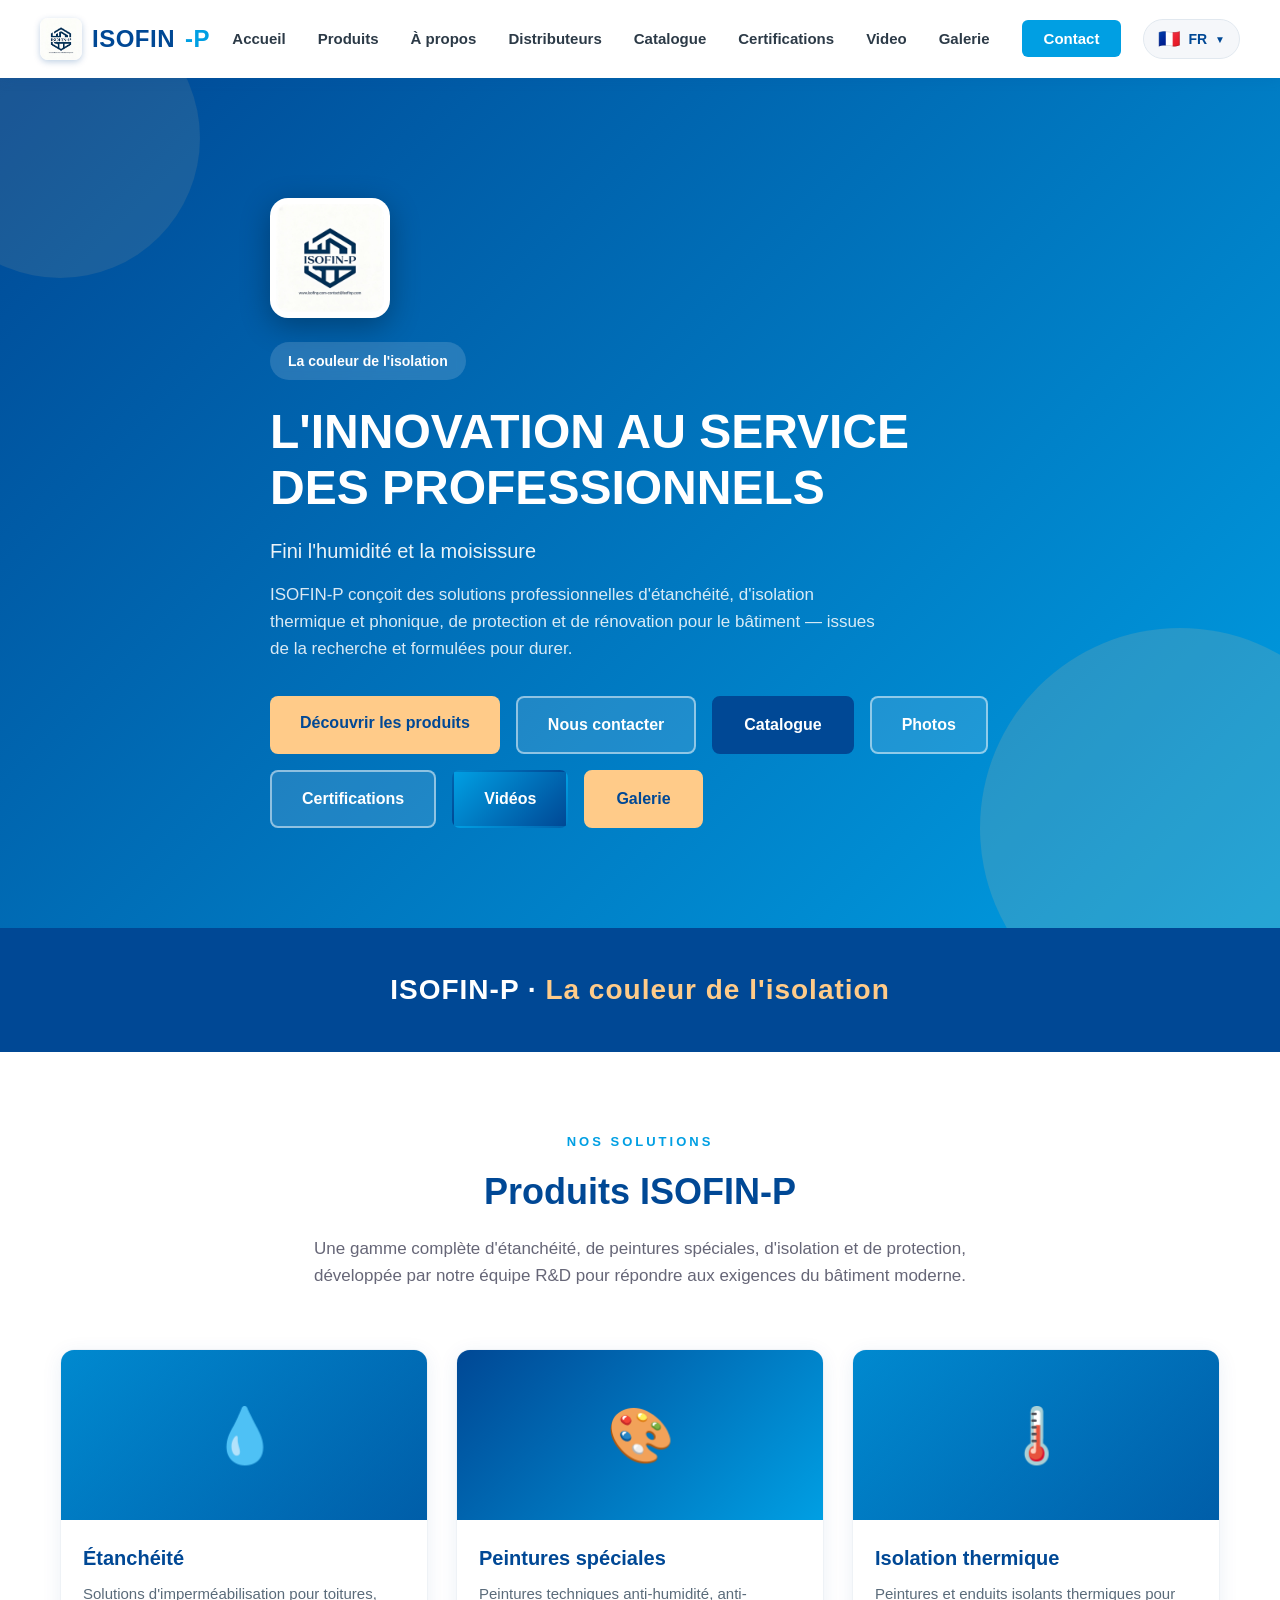
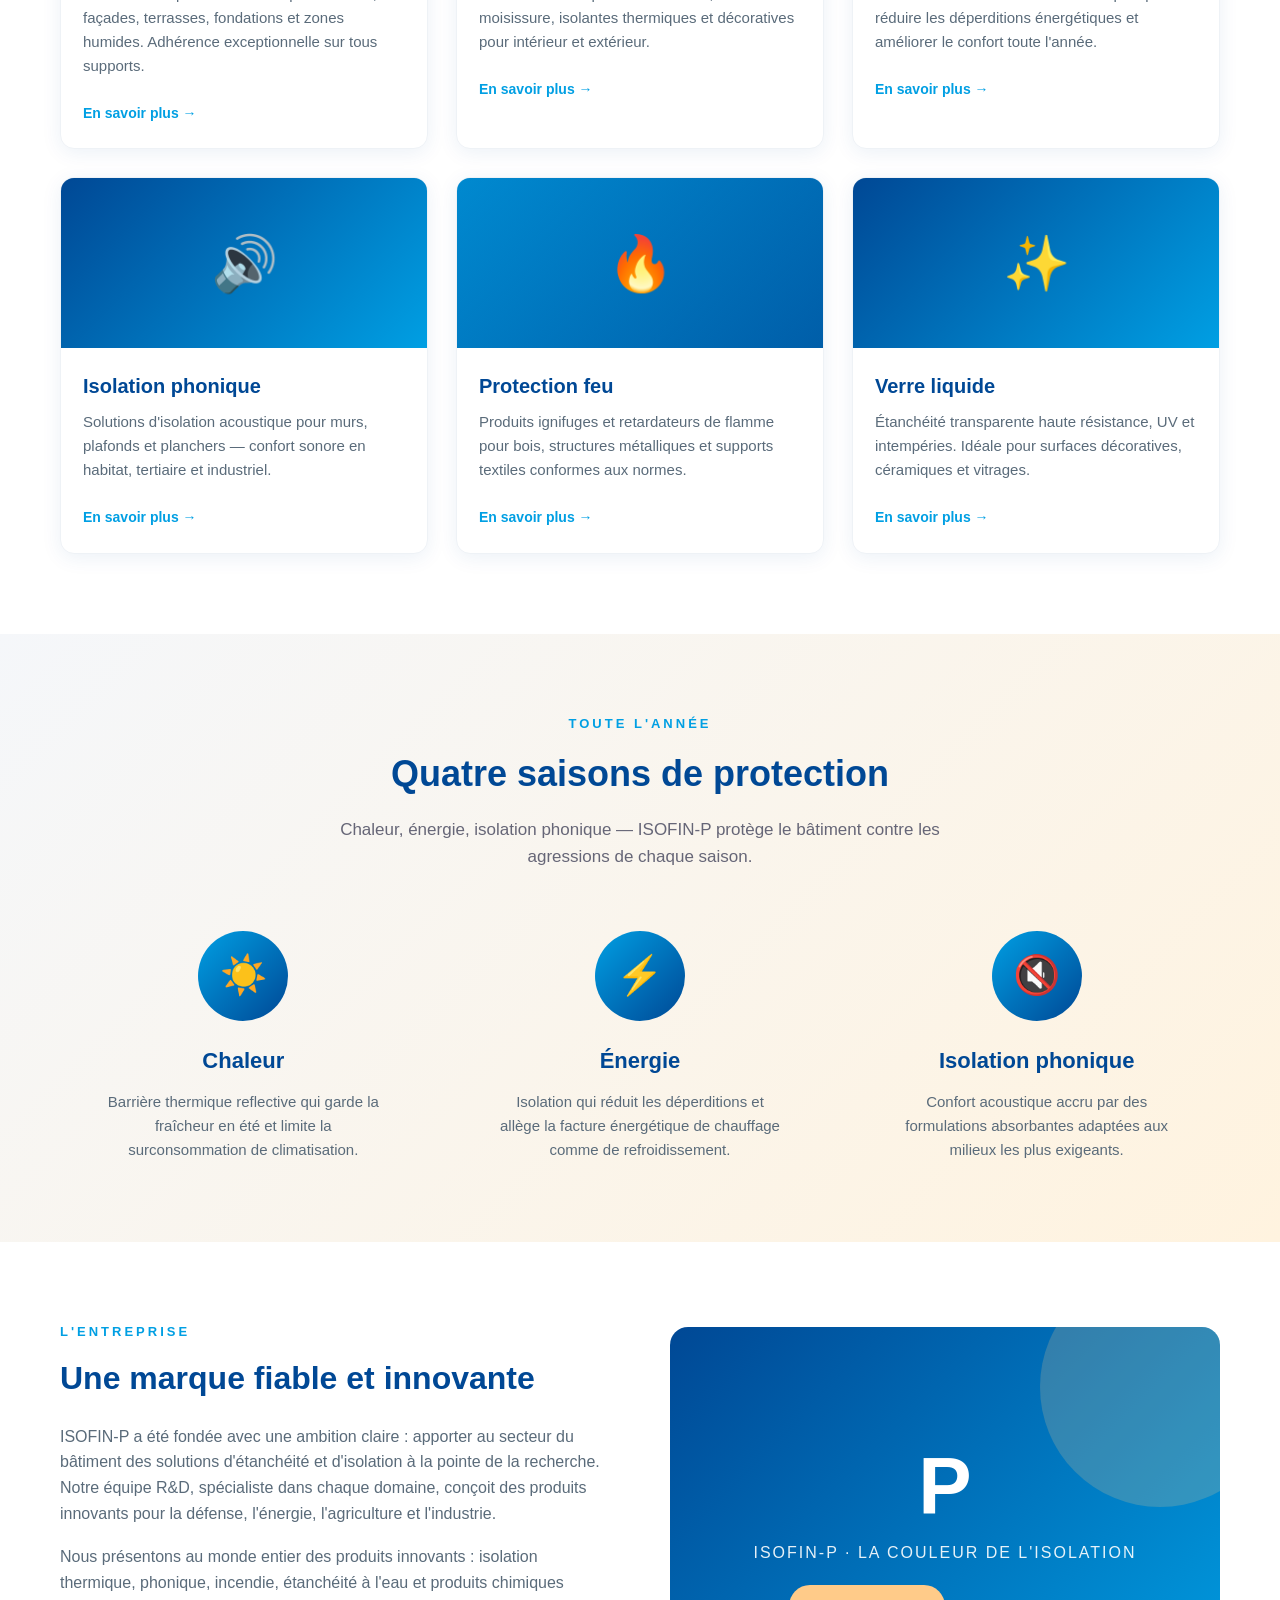
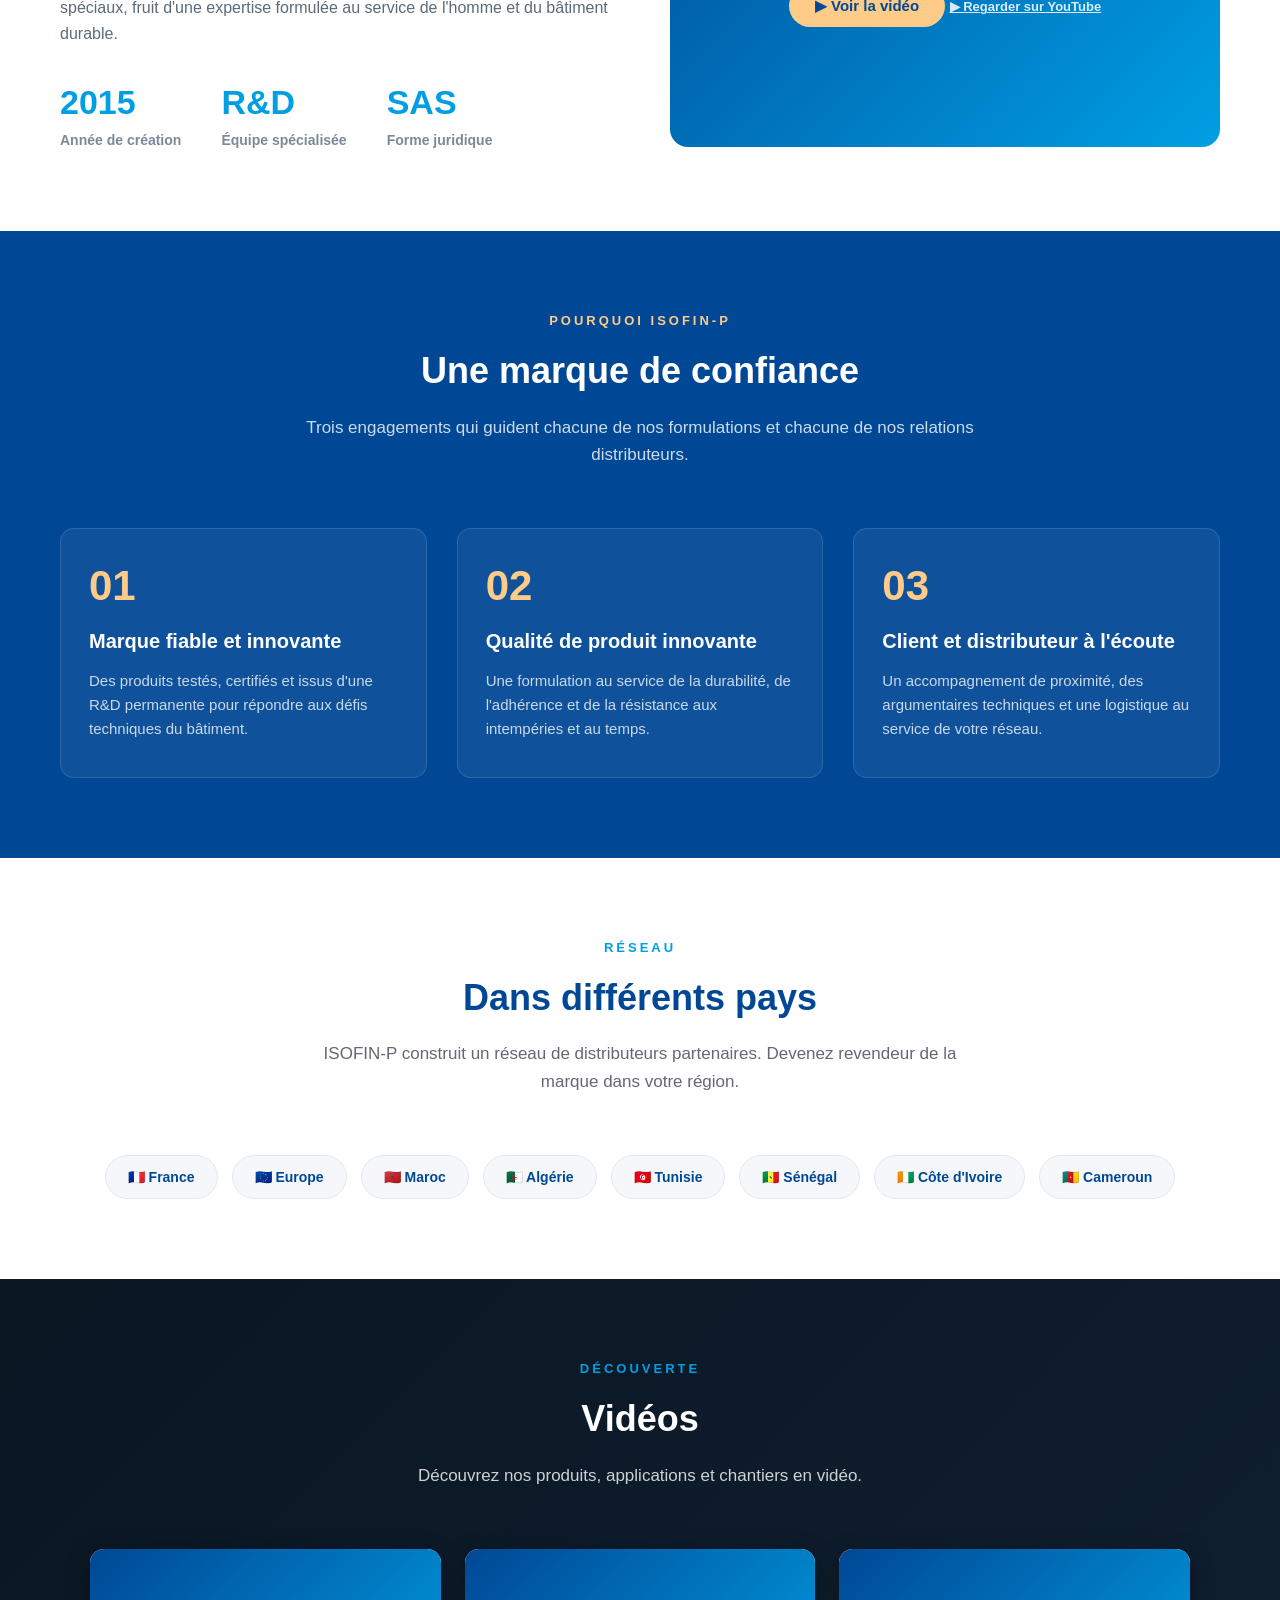
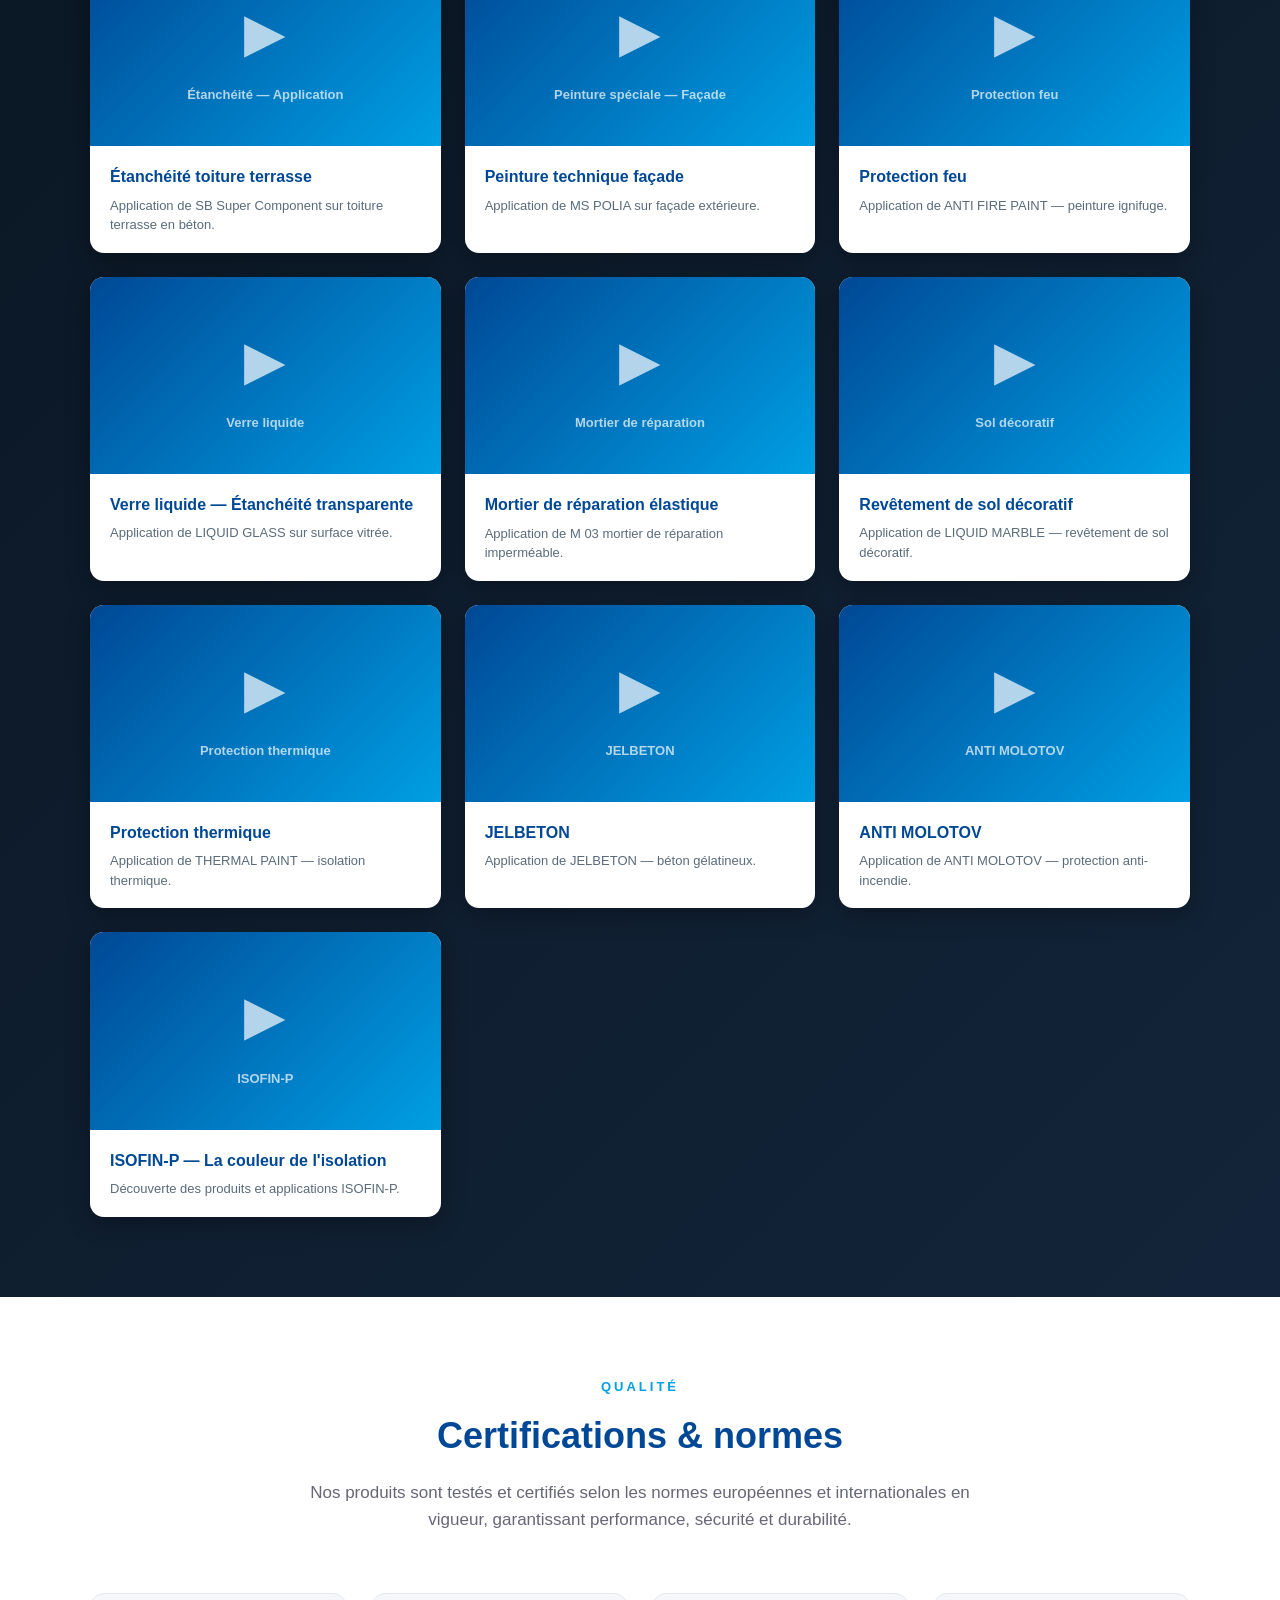
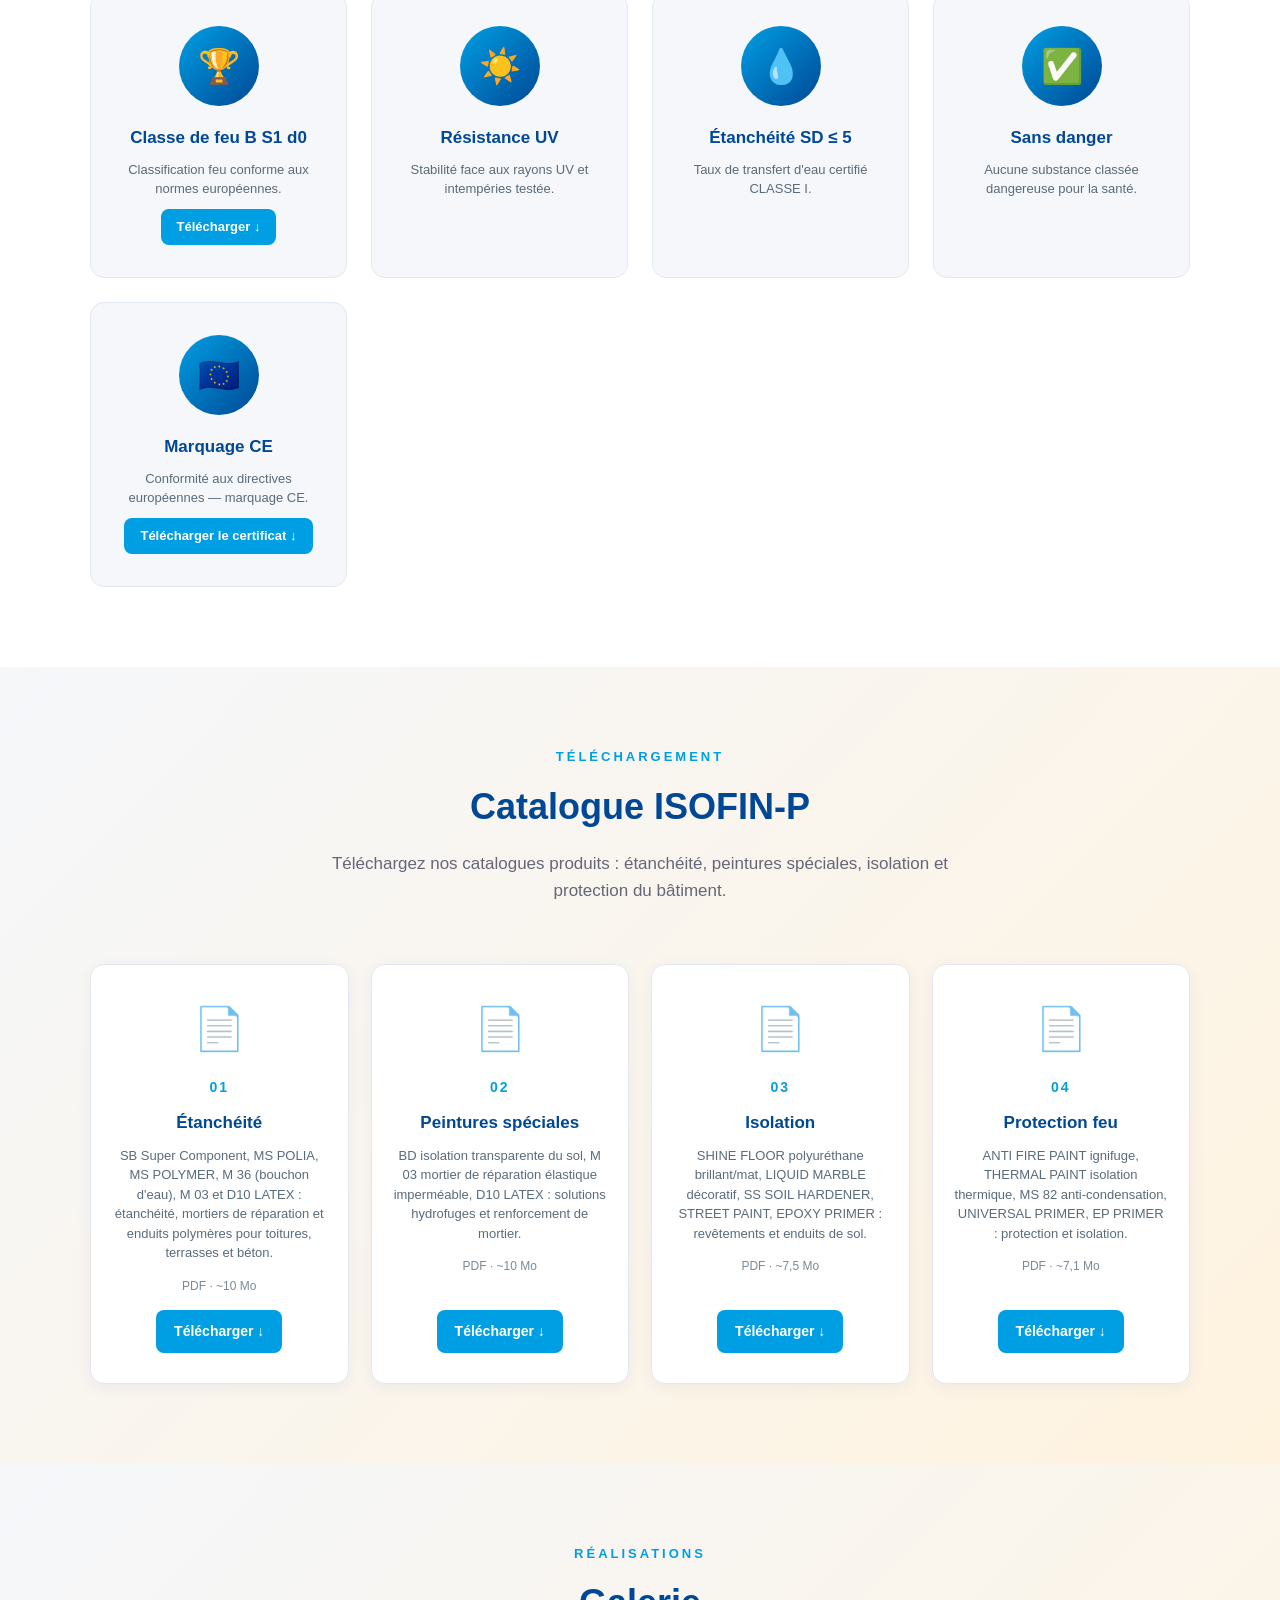
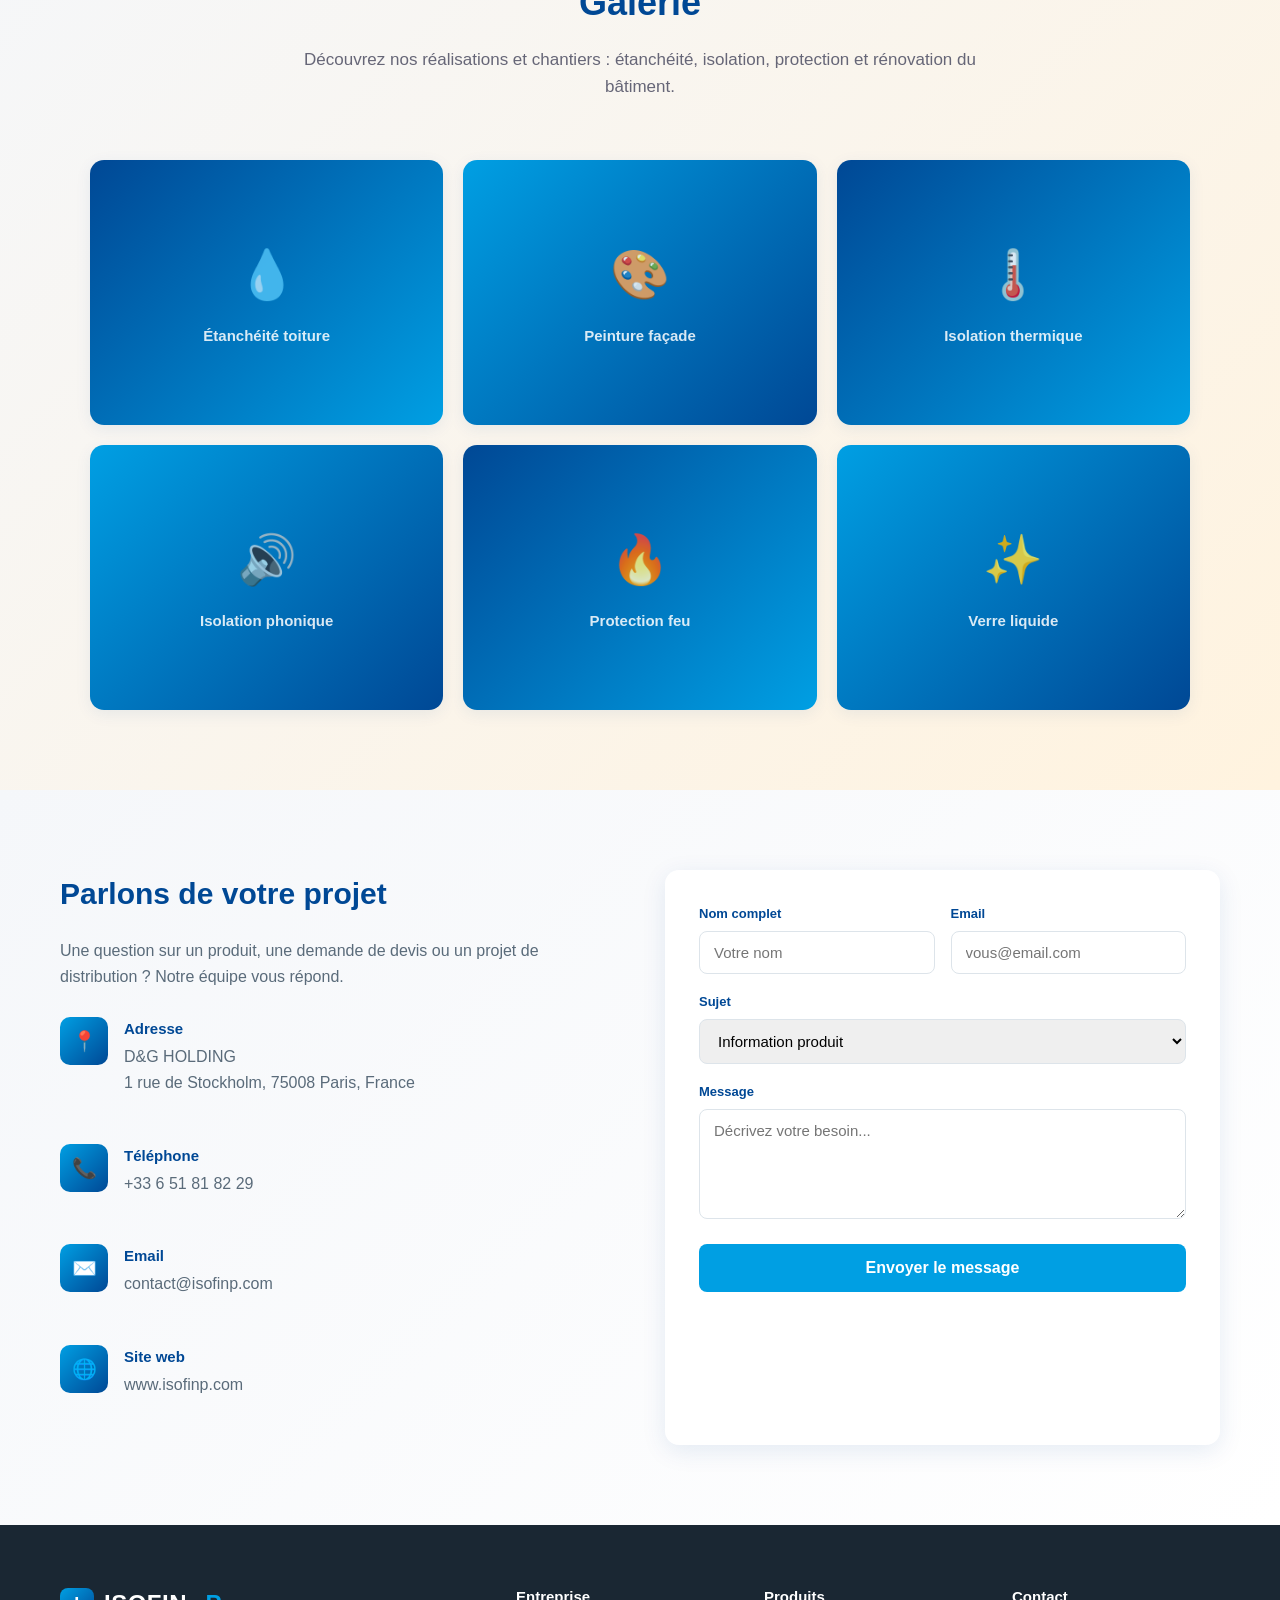
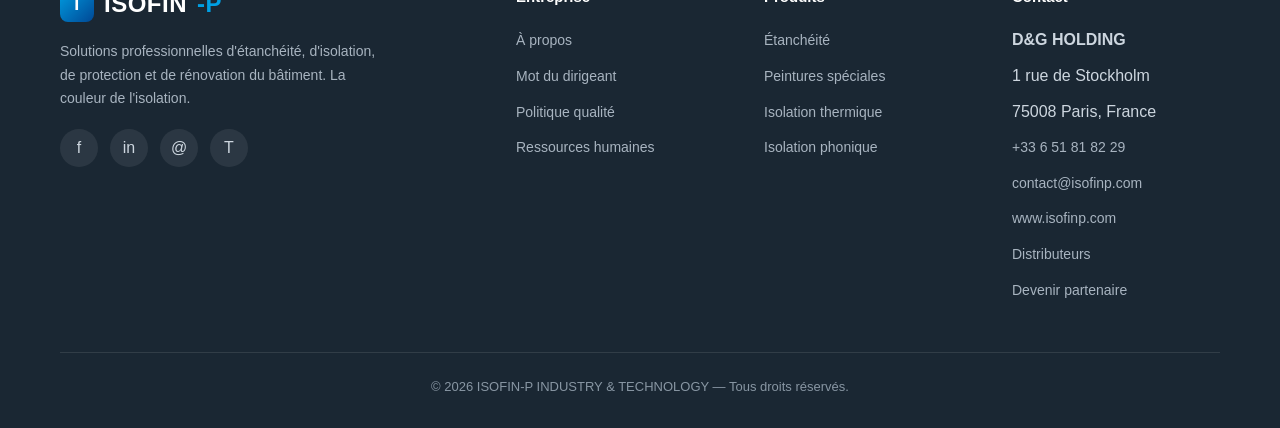
==== commit b3b881bb: "Update print statement from 'Hello' to 'Goodbye'" ====
--- a/index.html
+++ b/index.html
@@ -693,11 +693,12 @@
       <p data-i18n="cer_desc">Nos produits sont testés et certifiés selon les normes européennes et internationales en vigueur, garantissant performance, sécurité et durabilité.</p>
     </div>
     <div class="certif-grid">
-      <div class="certif-card">
+      <a href="certification-classe-feu-bs1.pdf" download class="certif-card" style="text-decoration:none;color:inherit;display:flex;flex-direction:column;align-items:center">
         <div class="certif-badge">🏆</div>
         <h3 data-i18n="cer1_t">Classe de feu B S1 d0</h3>
         <p data-i18n="cer1_d">Classification feu conforme aux normes européennes.</p>
-      </div>
+        <span style="margin-top:10px;background:var(--bleu-cyan);color:#fff;padding:8px 16px;border-radius:8px;font-weight:700;font-size:13px" data-i18n="cer1_dl">Télécharger ↓</span>
+      </a>
       <div class="certif-card">
         <div class="certif-badge">☀️</div>
         <h3 data-i18n="cer2_t">Résistance UV</h3>
@@ -947,7 +948,7 @@
     v2_t:"Qualité de produit innovante",v2_d:"Une formulation au service de la durabilité, de l'adhérence et de la résistance aux intempéries et au temps.",
     v3_t:"Client et distributeur à l'écoute",v3_d:"Un accompagnement de proximité, des argumentaires techniques et une logistique au service de votre réseau.",
     dist_petit:"Réseau",dist_titre:"Dans différents pays",dist_desc:"ISOFIN-P construit un réseau de distributeurs partenaires. Devenez revendeur de la marque dans votre région.",
-    ct_titre:"Parlons de votre projet",cat_petit:"Téléchargement",cat_titre:"Catalogue ISOFIN-P",cat_desc:"Téléchargez nos catalogues produits : étanchéité, peintures spéciales, isolation et protection du bâtiment.",cat1_t:"Étanchéité",cat1_d:"SB Super Component, MS POLIA, MS POLYMER, M 36 (bouchon d'eau), M 03 et D10 LATEX : étanchéité, mortiers de réparation et enduits polymères pour toitures, terrasses et béton.",cat2_t:"Peintures spéciales",cat2_d:"BD isolation transparente du sol, M 03 mortier de réparation élastique imperméable, D10 LATEX : solutions hydrofuges et renforcement de mortier.",cat3_t:"Isolation",cat3_d:"SHINE FLOOR polyuréthane brillant/mat, LIQUID MARBLE décoratif, SS SOIL HARDENER, STREET PAINT, EPOXY PRIMER : revêtements et enduits de sol.",cat4_t:"Protection feu",cat4_d:"ANTI FIRE PAINT ignifuge, THERMAL PAINT isolation thermique, MS 82 anti-condensation, UNIVERSAL PRIMER, EP PRIMER : protection et isolation.",cat_telecharger:"Télécharger ↓",cat_telecharger_b:"Télécharger ↓",cat_telecharger_c:"Télécharger ↓",cat_telecharger_d:"Télécharger ↓",gal_petit:"Notre gamme",gal_titre:"Produits ISOFIN-P",gal_desc:"Découvrez nos réalisations et chantiers : étanchéité, isolation, protection et rénovation du bâtiment.",gal1:"Étanchéité toiture",gal1_leg:"Étanchéité toiture terrasse",gal1_voir:"Télécharger les photos ↓",gal2:"Peinture façade",gal2_leg:"Peinture technique façade",gal3:"Isolation thermique",gal3_leg:"Isolation thermique intérieure",gal4:"Isolation phonique",gal4_leg:"Isolation acoustique mural",gal5:"Protection feu",gal5_leg:"Traitement ignifuge structure",gal6:"Verre liquide",gal6_leg:"Étanchéité transparente vitrage",gal_dl:"📥 Télécharger",gal_dl_b:"📥 Télécharger",gal_dl_c:"📥 Télécharger",gal_dl_d:"📥 Télécharger",gal_dl_e:"📥 Télécharger",gal_dl_f:"📥 Télécharger",cer_petit:"Qualité",cer_titre:"Certifications & normes",cer_desc:"Nos produits sont testés et certifiés selon les normes européennes et internationales en vigueur, garantissant performance, sécurité et durabilité.",cer1_t:"Classe de feu B S1 d0",cer1_d:"Classification feu conforme aux normes européennes.",cer2_t:"Résistance UV",cer2_d:"Stabilité face aux rayons UV et intempéries testée.",cer3_t:"Étanchéité SD ≤ 5",cer3_d:"Taux de transfert d'eau certifié CLASSE I.",cer4_t:"Sans danger",cer4_d:"Aucune substance classée dangereuse pour la santé.",cer5_t:"Marquage CE",cer5_d:"Conformité aux directives européennes — marquage CE.",cer5_dl:"Télécharger le certificat ↓",vid_petit:"Découverte",vid_titre:"Vidéos",vid_desc:"Découvrez nos produits, applications et chantiers en vidéo.",vid1_t:"Étanchéité — Application",vid1_h:"Étanchéité toiture terrasse",vid1_d:"Application de SB Super Component sur toiture terrasse en béton.",vid2_t:"Peinture spéciale — Façade",vid2_h:"Peinture technique façade",vid2_d:"Application de MS POLIA sur façade extérieure.",vid3_t:"Isolation thermique",vid3_h:"Isolation thermique intérieure",vid3_d:"Application de THERMAL PAINT sur mur intérieur.",vid4_t:"Protection feu",vid4_h:"Protection feu",vid4_d:"Application de ANTI FIRE PAINT — peinture ignifuge.",vid5_t:"Verre liquide",vid5_h:"Verre liquide — Étanchéité transparente",vid5_d:"Application de LIQUID GLASS sur surface vitrée.",vid6_t:"Mortier de réparation",vid6_h:"Mortier de réparation élastique",vid6_d:"Application de M 03 mortier de réparation imperméable.",vid7_t:"Sol décoratif",vid7_h:"Revêtement de sol décoratif",vid7_d:"Application de LIQUID MARBLE — revêtement de sol décoratif.",vid8_t:"Protection thermique",vid8_h:"Protection thermique",vid8_d:"Application de THERMAL PAINT — isolation thermique.",vid9_t:"JELBETON",vid9_h:"JELBETON",vid9_d:"Application de JELBETON — béton gélatineux.",vid10_t:"ANTI MOLOTOV",vid10_h:"ANTI MOLOTOV",vid10_d:"Application de ANTI MOLOTOV — protection anti-incendie.",vid11_t:"ISOFIN-P",vid11_h:"ISOFIN-P — La couleur de l'isolation",vid11_d:"Découverte des produits et applications ISOFIN-P.",gal_petit:"Réalisations",gal_titre:"Galerie",gal_desc:"Découvrez nos réalisations et chantiers : étanchéité, isolation, protection et rénovation du bâtiment.",gal1:"Étanchéité toiture",gal1_leg:"Étanchéité toiture terrasse",gal2:"Peinture façade",gal2_leg:"Peinture technique façade",gal3:"Isolation thermique",gal3_leg:"Isolation thermique intérieure",gal4:"Isolation phonique",gal4_leg:"Isolation acoustique mural",gal5:"Protection feu",gal5_leg:"Traitement ignifuge structure",gal6:"Verre liquide",gal6_leg:"Étanchéité transparente vitrage",vid_badge:"LA COULEUR DE L'ISOLATION",ge_petit:"Réalisations",ge_titre:"Galerie photos",ge_desc:"Sélection de photos de chantiers : application de membranes, enduits et solutions d'étanchéité ISOFIN-P.",ct_desc:"Une question sur un produit, une demande de devis ou un projet de distribution ? Notre équipe vous répond.",
+    ct_titre:"Parlons de votre projet",cat_petit:"Téléchargement",cat_titre:"Catalogue ISOFIN-P",cat_desc:"Téléchargez nos catalogues produits : étanchéité, peintures spéciales, isolation et protection du bâtiment.",cat1_t:"Étanchéité",cat1_d:"SB Super Component, MS POLIA, MS POLYMER, M 36 (bouchon d'eau), M 03 et D10 LATEX : étanchéité, mortiers de réparation et enduits polymères pour toitures, terrasses et béton.",cat2_t:"Peintures spéciales",cat2_d:"BD isolation transparente du sol, M 03 mortier de réparation élastique imperméable, D10 LATEX : solutions hydrofuges et renforcement de mortier.",cat3_t:"Isolation",cat3_d:"SHINE FLOOR polyuréthane brillant/mat, LIQUID MARBLE décoratif, SS SOIL HARDENER, STREET PAINT, EPOXY PRIMER : revêtements et enduits de sol.",cat4_t:"Protection feu",cat4_d:"ANTI FIRE PAINT ignifuge, THERMAL PAINT isolation thermique, MS 82 anti-condensation, UNIVERSAL PRIMER, EP PRIMER : protection et isolation.",cat_telecharger:"Télécharger ↓",cat_telecharger_b:"Télécharger ↓",cat_telecharger_c:"Télécharger ↓",cat_telecharger_d:"Télécharger ↓",gal_petit:"Notre gamme",gal_titre:"Produits ISOFIN-P",gal_desc:"Découvrez nos réalisations et chantiers : étanchéité, isolation, protection et rénovation du bâtiment.",gal1:"Étanchéité toiture",gal1_leg:"Étanchéité toiture terrasse",gal1_voir:"Télécharger les photos ↓",gal2:"Peinture façade",gal2_leg:"Peinture technique façade",gal3:"Isolation thermique",gal3_leg:"Isolation thermique intérieure",gal4:"Isolation phonique",gal4_leg:"Isolation acoustique mural",gal5:"Protection feu",gal5_leg:"Traitement ignifuge structure",gal6:"Verre liquide",gal6_leg:"Étanchéité transparente vitrage",gal_dl:"📥 Télécharger",gal_dl_b:"📥 Télécharger",gal_dl_c:"📥 Télécharger",gal_dl_d:"📥 Télécharger",gal_dl_e:"📥 Télécharger",gal_dl_f:"📥 Télécharger",cer_petit:"Qualité",cer_titre:"Certifications & normes",cer_desc:"Nos produits sont testés et certifiés selon les normes européennes et internationales en vigueur, garantissant performance, sécurité et durabilité.",cer1_t:"Classe de feu B S1 d0",cer1_d:"Classification feu conforme aux normes européennes.",cer1_dl:"Télécharger ↓",cer2_t:"Résistance UV",cer2_d:"Stabilité face aux rayons UV et intempéries testée.",cer3_t:"Étanchéité SD ≤ 5",cer3_d:"Taux de transfert d'eau certifié CLASSE I.",cer4_t:"Sans danger",cer4_d:"Aucune substance classée dangereuse pour la santé.",cer5_t:"Marquage CE",cer5_d:"Conformité aux directives européennes — marquage CE.",cer5_dl:"Télécharger le certificat ↓",vid_petit:"Découverte",vid_titre:"Vidéos",vid_desc:"Découvrez nos produits, applications et chantiers en vidéo.",vid1_t:"Étanchéité — Application",vid1_h:"Étanchéité toiture terrasse",vid1_d:"Application de SB Super Component sur toiture terrasse en béton.",vid2_t:"Peinture spéciale — Façade",vid2_h:"Peinture technique façade",vid2_d:"Application de MS POLIA sur façade extérieure.",vid3_t:"Isolation thermique",vid3_h:"Isolation thermique intérieure",vid3_d:"Application de THERMAL PAINT sur mur intérieur.",vid4_t:"Protection feu",vid4_h:"Protection feu",vid4_d:"Application de ANTI FIRE PAINT — peinture ignifuge.",vid5_t:"Verre liquide",vid5_h:"Verre liquide — Étanchéité transparente",vid5_d:"Application de LIQUID GLASS sur surface vitrée.",vid6_t:"Mortier de réparation",vid6_h:"Mortier de réparation élastique",vid6_d:"Application de M 03 mortier de réparation imperméable.",vid7_t:"Sol décoratif",vid7_h:"Revêtement de sol décoratif",vid7_d:"Application de LIQUID MARBLE — revêtement de sol décoratif.",vid8_t:"Protection thermique",vid8_h:"Protection thermique",vid8_d:"Application de THERMAL PAINT — isolation thermique.",vid9_t:"JELBETON",vid9_h:"JELBETON",vid9_d:"Application de JELBETON — béton gélatineux.",vid10_t:"ANTI MOLOTOV",vid10_h:"ANTI MOLOTOV",vid10_d:"Application de ANTI MOLOTOV — protection anti-incendie.",vid11_t:"ISOFIN-P",vid11_h:"ISOFIN-P — La couleur de l'isolation",vid11_d:"Découverte des produits et applications ISOFIN-P.",gal_petit:"Réalisations",gal_titre:"Galerie",gal_desc:"Découvrez nos réalisations et chantiers : étanchéité, isolation, protection et rénovation du bâtiment.",gal1:"Étanchéité toiture",gal1_leg:"Étanchéité toiture terrasse",gal2:"Peinture façade",gal2_leg:"Peinture technique façade",gal3:"Isolation thermique",gal3_leg:"Isolation thermique intérieure",gal4:"Isolation phonique",gal4_leg:"Isolation acoustique mural",gal5:"Protection feu",gal5_leg:"Traitement ignifuge structure",gal6:"Verre liquide",gal6_leg:"Étanchéité transparente vitrage",vid_badge:"LA COULEUR DE L'ISOLATION",ge_petit:"Réalisations",ge_titre:"Galerie photos",ge_desc:"Sélection de photos de chantiers : application de membranes, enduits et solutions d'étanchéité ISOFIN-P.",ct_desc:"Une question sur un produit, une demande de devis ou un projet de distribution ? Notre équipe vous répond.",
     ct_adresse:"Adresse",ct_adresse_v:"D&G HOLDING<br>1 rue de Stockholm, 75008 Paris, France",
     ct_tel:"Téléphone",ct_email:"Email",ct_web:"Site web",ct_ent:"Entreprise",
     f_nom:"Nom complet",f_nom_ph:"Votre nom",f_email:"Email",f_email_ph:"vous@email.com",f_sujet:"Sujet",
@@ -990,7 +991,7 @@
     v2_t:"Innovative product quality",v2_d:"A formulation serving durability, adhesion and resistance to weather and time.",
     v3_t:"Customer- and dealer-friendly",v3_d:"Local support, technical arguments and logistics at the service of your network.",
     dist_petit:"Network",dist_titre:"In different countries",dist_desc:"ISOFIN-P is building a network of partner distributors. Become a brand reseller in your region.",
-    ct_titre:"Let's talk about your project",cat_petit:"Download",cat_titre:"ISOFIN-P Catalogue",cat_desc:"Download our product catalogues: waterproofing, special paints, insulation and building protection.",cat1_t:"Waterproofing",cat1_d:"SB Super Component, MS POLIA, MS POLYMER, M 36 (water plug), M 03 and D10 LATEX: waterproofing, repair mortars and polymer coatings for roofs, terraces and concrete.",cat2_t:"Special paints",cat2_d:"BD transparent floor insulation, M 03 elastic waterproof repair mortar, D10 LATEX: water-repellent solutions and mortar reinforcement.",cat3_t:"Insulation",cat3_d:"SHINE FLOOR glossy/matte polyurethane, LIQUID MARBLE decorative, SS SOIL HARDENER, STREET PAINT, EPOXY PRIMER: floor coatings and renders.",cat4_t:"Fire protection",cat4_d:"ANTI FIRE PAINT fire-retardant, THERMAL PAINT thermal insulation, MS 82 anti-condensation, UNIVERSAL PRIMER, EP PRIMER: protection and insulation.",cat_telecharger:"Download ↓",cat_telecharger_b:"Download ↓",cat_telecharger_c:"Download ↓",cat_telecharger_d:"Download ↓",gal_petit:"Our range",gal_titre:"ISOFIN-P Products",gal_desc:"Discover our projects and work sites: waterproofing, insulation, protection and building renovation.",gal1:"Roof waterproofing",gal1_leg:"Roof terrace waterproofing",gal1_voir:"Download photos ↓",gal2:"Facade paint",gal2_leg:"Technical facade paint",gal3:"Thermal insulation",gal3_leg:"Interior thermal insulation",gal4:"Acoustic insulation",gal4_leg:"Wall acoustic insulation",gal5:"Fire protection",gal5_leg:"Fireproofing treatment structure",gal6:"Liquid glass",gal6_leg:"Transparent glazing waterproofing",gal_dl:"📥 Download",gal_dl_b:"📥 Download",gal_dl_c:"📥 Download",gal_dl_d:"📥 Download",gal_dl_e:"📥 Download",gal_dl_f:"📥 Download",cer_petit:"Quality",cer_titre:"Certifications & standards",cer_desc:"Our products are tested and certified to current European and international standards, ensuring performance, safety and durability.",cer1_t:"Fire class B S1 d0",cer1_d:"Fire classification compliant with European standards.",cer2_t:"UV resistance",cer2_d:"Stability against UV rays and weathering tested.",cer3_t:"Waterproofing SD ≤ 5",cer3_d:"Water transfer rate certified CLASS I.",cer4_t:"Hazard-free",cer4_d:"No substances classified as hazardous to health.",cer5_t:"CE marking",cer5_d:"Compliance with European directives — CE marking.",cer5_dl:"Download certificate ↓",vid_petit:"Discover",vid_titre:"Videos",vid_desc:"Discover our products, applications and work sites on video.",vid1_t:"Waterproofing — Application",vid1_h:"Roof terrace waterproofing",vid1_d:"Application of SB Super Component on concrete roof terrace.",vid2_t:"Special paint — Facade",vid2_h:"Technical facade paint",vid2_d:"Application of MS POLIA on exterior facade.",vid3_t:"Thermal insulation",vid3_h:"Interior thermal insulation",vid3_d:"Application of THERMAL PAINT on interior wall.",vid4_t:"Fire protection",vid4_h:"Fire protection",vid4_d:"Application of ANTI FIRE PAINT — fire-retardant paint.",vid5_t:"Liquid glass",vid5_h:"Liquid glass — Transparent waterproofing",vid5_d:"Application of LIQUID GLASS on glazed surface.",vid6_t:"Repair mortar",vid6_h:"Elastic repair mortar",vid6_d:"Application of M 03 waterproof repair mortar.",vid7_t:"Decorative floor",vid7_h:"Decorative floor coating",vid7_d:"Application of LIQUID MARBLE — decorative floor coating.",vid8_t:"Thermal protection",vid8_h:"Thermal protection",vid8_d:"Application of THERMAL PAINT — thermal insulation.",vid9_t:"JELBETON",vid9_h:"JELBETON",vid9_d:"Application of JELBETON — jelly concrete.",vid10_t:"ANTI MOLOTOV",vid10_h:"ANTI MOLOTOV",vid10_d:"Application of ANTI MOLOTOV — fire protection.",vid11_t:"ISOFIN-P",vid11_h:"ISOFIN-P — The color of insulation",vid11_d:"Discover ISOFIN-P products and applications.",gal_petit:"Projects",gal_titre:"Gallery",gal_desc:"Discover our projects and work sites: waterproofing, insulation, protection and building renovation.",gal1:"Roof waterproofing",gal1_leg:"Roof terrace waterproofing",gal2:"Facade paint",gal2_leg:"Technical facade paint",gal3:"Thermal insulation",gal3_leg:"Interior thermal insulation",gal4:"Acoustic insulation",gal4_leg:"Wall acoustic insulation",gal5:"Fire protection",gal5_leg:"Fireproofing treatment structure",gal6:"Liquid glass",gal6_leg:"Transparent glazing waterproofing",vid_badge:"THE COLOR OF INSULATION",ge_petit:"Projects",ge_titre:"Photo gallery",ge_desc:"Selection of work site photos: application of membranes, coatings and ISOFIN-P waterproofing solutions.",ct_desc:"A question about a product, a quote request or a distribution project? Our team will answer you.",
+    ct_titre:"Let's talk about your project",cat_petit:"Download",cat_titre:"ISOFIN-P Catalogue",cat_desc:"Download our product catalogues: waterproofing, special paints, insulation and building protection.",cat1_t:"Waterproofing",cat1_d:"SB Super Component, MS POLIA, MS POLYMER, M 36 (water plug), M 03 and D10 LATEX: waterproofing, repair mortars and polymer coatings for roofs, terraces and concrete.",cat2_t:"Special paints",cat2_d:"BD transparent floor insulation, M 03 elastic waterproof repair mortar, D10 LATEX: water-repellent solutions and mortar reinforcement.",cat3_t:"Insulation",cat3_d:"SHINE FLOOR glossy/matte polyurethane, LIQUID MARBLE decorative, SS SOIL HARDENER, STREET PAINT, EPOXY PRIMER: floor coatings and renders.",cat4_t:"Fire protection",cat4_d:"ANTI FIRE PAINT fire-retardant, THERMAL PAINT thermal insulation, MS 82 anti-condensation, UNIVERSAL PRIMER, EP PRIMER: protection and insulation.",cat_telecharger:"Download ↓",cat_telecharger_b:"Download ↓",cat_telecharger_c:"Download ↓",cat_telecharger_d:"Download ↓",gal_petit:"Our range",gal_titre:"ISOFIN-P Products",gal_desc:"Discover our projects and work sites: waterproofing, insulation, protection and building renovation.",gal1:"Roof waterproofing",gal1_leg:"Roof terrace waterproofing",gal1_voir:"Download photos ↓",gal2:"Facade paint",gal2_leg:"Technical facade paint",gal3:"Thermal insulation",gal3_leg:"Interior thermal insulation",gal4:"Acoustic insulation",gal4_leg:"Wall acoustic insulation",gal5:"Fire protection",gal5_leg:"Fireproofing treatment structure",gal6:"Liquid glass",gal6_leg:"Transparent glazing waterproofing",gal_dl:"📥 Download",gal_dl_b:"📥 Download",gal_dl_c:"📥 Download",gal_dl_d:"📥 Download",gal_dl_e:"📥 Download",gal_dl_f:"📥 Download",cer_petit:"Quality",cer_titre:"Certifications & standards",cer_desc:"Our products are tested and certified to current European and international standards, ensuring performance, safety and durability.",cer1_t:"Fire class B S1 d0",cer1_d:"Fire classification compliant with European standards.",cer1_dl:"Download ↓",cer2_t:"UV resistance",cer2_d:"Stability against UV rays and weathering tested.",cer3_t:"Waterproofing SD ≤ 5",cer3_d:"Water transfer rate certified CLASS I.",cer4_t:"Hazard-free",cer4_d:"No substances classified as hazardous to health.",cer5_t:"CE marking",cer5_d:"Compliance with European directives — CE marking.",cer5_dl:"Download certificate ↓",vid_petit:"Discover",vid_titre:"Videos",vid_desc:"Discover our products, applications and work sites on video.",vid1_t:"Waterproofing — Application",vid1_h:"Roof terrace waterproofing",vid1_d:"Application of SB Super Component on concrete roof terrace.",vid2_t:"Special paint — Facade",vid2_h:"Technical facade paint",vid2_d:"Application of MS POLIA on exterior facade.",vid3_t:"Thermal insulation",vid3_h:"Interior thermal insulation",vid3_d:"Application of THERMAL PAINT on interior wall.",vid4_t:"Fire protection",vid4_h:"Fire protection",vid4_d:"Application of ANTI FIRE PAINT — fire-retardant paint.",vid5_t:"Liquid glass",vid5_h:"Liquid glass — Transparent waterproofing",vid5_d:"Application of LIQUID GLASS on glazed surface.",vid6_t:"Repair mortar",vid6_h:"Elastic repair mortar",vid6_d:"Application of M 03 waterproof repair mortar.",vid7_t:"Decorative floor",vid7_h:"Decorative floor coating",vid7_d:"Application of LIQUID MARBLE — decorative floor coating.",vid8_t:"Thermal protection",vid8_h:"Thermal protection",vid8_d:"Application of THERMAL PAINT — thermal insulation.",vid9_t:"JELBETON",vid9_h:"JELBETON",vid9_d:"Application of JELBETON — jelly concrete.",vid10_t:"ANTI MOLOTOV",vid10_h:"ANTI MOLOTOV",vid10_d:"Application of ANTI MOLOTOV — fire protection.",vid11_t:"ISOFIN-P",vid11_h:"ISOFIN-P — The color of insulation",vid11_d:"Discover ISOFIN-P products and applications.",gal_petit:"Projects",gal_titre:"Gallery",gal_desc:"Discover our projects and work sites: waterproofing, insulation, protection and building renovation.",gal1:"Roof waterproofing",gal1_leg:"Roof terrace waterproofing",gal2:"Facade paint",gal2_leg:"Technical facade paint",gal3:"Thermal insulation",gal3_leg:"Interior thermal insulation",gal4:"Acoustic insulation",gal4_leg:"Wall acoustic insulation",gal5:"Fire protection",gal5_leg:"Fireproofing treatment structure",gal6:"Liquid glass",gal6_leg:"Transparent glazing waterproofing",vid_badge:"THE COLOR OF INSULATION",ge_petit:"Projects",ge_titre:"Photo gallery",ge_desc:"Selection of work site photos: application of membranes, coatings and ISOFIN-P waterproofing solutions.",ct_desc:"A question about a product, a quote request or a distribution project? Our team will answer you.",
     ct_adresse:"Address",ct_adresse_v:"D&G HOLDING<br>1 rue de Stockholm, 75008 Paris, France",
     ct_tel:"Phone",ct_email:"Email",ct_web:"Website",ct_ent:"Company",
     f_nom:"Full name",f_nom_ph:"Your name",f_email:"Email",f_email_ph:"you@email.com",f_sujet:"Subject",
@@ -1033,7 +1034,7 @@
     v2_t:"Calidad de producto innovadora",v2_d:"Una formulación al servicio de la durabilidad, la adherencia y la resistencia a las intemperies y al tiempo.",
     v3_t:"Cliente y distribuidor atendidos",v3_d:"Acompañamiento de proximidad, argumentarios técnicos y una logística al servicio de su red.",
     dist_petit:"Red",dist_titre:"En distintos países",dist_desc:"ISOFIN-P construye una red de distribuidores socios. Conviértase en revendedor de la marca en su región.",
-    ct_titre:"Hablemos de su proyecto",cat_petit:"Descarga",cat_titre:"Catálogo ISOFIN-P",cat_desc:"Descargue nuestros catálogos de productos: impermeabilización, pinturas especiales, aislamiento y protección de edificios.",cat1_t:"Impermeabilización",cat1_d:"SB Super Component, MS POLIA, MS POLYMER, M 36 (tapón de agua), M 03 y D10 LATEX: impermeabilización, morteros de reparación y revestimientos poliméricos para cubiertas, terrazas y hormigón.",cat2_t:"Pinturas especiales",cat2_d:"BD aislamiento transparente del suelo, M 03 mortero de reparación elástico impermeable, D10 LATEX: soluciones hidrófugas y refuerzo de mortero.",cat3_t:"Aislamiento",cat3_d:"SHINE FLOOR poliuretano brillante/mate, LIQUID MARBLE decorativo, SS SOIL HARDENER, STREET PAINT, EPOXY PRIMER: revestimientos y enlucidos de suelo.",cat4_t:"Protección contra incendios",cat4_d:"ANTI FIRE PAINT ignífugo, THERMAL PAINT aislamiento térmico, MS 82 anticondensación, UNIVERSAL PRIMER, EP PRIMER: protección e aislamiento.",cat_telecharger:"Descargar ↓",cat_telecharger_b:"Descargar ↓",cat_telecharger_c:"Descargar ↓",cat_telecharger_d:"Descargar ↓",gal_petit:"Nuestra gama",gal_titre:"Productos ISOFIN-P",gal_desc:"Descubra nuestros proyectos y obras: impermeabilización, aislamiento, protección y renovación de edificios.",gal1:"Impermeabilización cubierta",gal1_leg:"Impermeabilización cubierta terraza",gal1_voir:"Descargar fotos ↓",gal2:"Pintura fachada",gal2_leg:"Pintura técnica fachada",gal3:"Aislamiento térmico",gal3_leg:"Aislamiento térmico interior",gal4:"Aislamiento acústico",gal4_leg:"Aislamiento acústico muro",gal5:"Protección contra incendios",gal5_leg:"Tratamiento ignífugo estructura",gal6:"Vidrio líquido",gal6_leg:"Impermeabilización transparente vidrio",gal_dl:"📥 Descargar",gal_dl_b:"📥 Descargar",gal_dl_c:"📥 Descargar",gal_dl_d:"📥 Descargar",gal_dl_e:"📥 Descargar",gal_dl_f:"📥 Descargar",cer_petit:"Calidad",cer_titre:"Certificaciones y normas",cer_desc:"Nuestros productos están probados y certificados según las normas europeas e internacionales vigentes, garantizando rendimiento, seguridad y durabilidad.",cer1_t:"Clase de fuego B S1 d0",cer1_d:"Clasificación de fuego conforme a las normas europeas.",cer2_t:"Resistencia UV",cer2_d:"Estabilidad frente a rayos UV e intemperie probada.",cer3_t:"Impermeabilización SD ≤ 5",cer3_d:"Tasa de transferencia de agua certificada CLASE I.",cer4_t:"Sin peligro",cer4_d:"Ninguna sustancia clasificada como peligrosa para la salud.",cer5_t:"Marcado CE",cer5_d:"Conformidad con las directivas europeas — marcado CE.",cer5_dl:"Descargar certificado ↓",vid_petit:"Descubrimiento",vid_titre:"Vídeos",vid_desc:"Descubra nuestros productos, aplicaciones y obras en vídeo.",vid1_t:"Impermeabilización — Aplicación",vid1_h:"Impermeabilización cubierta terraza",vid1_d:"Aplicación de SB Super Component en cubierta terraza de hormigón.",vid2_t:"Pintura especial — Fachada",vid2_h:"Pintura técnica fachada",vid2_d:"Aplicación de MS POLIA en fachada exterior.",vid3_t:"Aislamiento térmico",vid3_h:"Aislamiento térmico interior",vid3_d:"Aplicación de THERMAL PAINT en pared interior.",vid4_t:"Protección contra incendios",vid4_h:"Protección contra incendios",vid4_d:"Aplicación de ANTI FIRE PAINT — pintura ignífuga.",vid5_t:"Vidrio líquido",vid5_h:"Vidrio líquido — Impermeabilización transparente",vid5_d:"Aplicación de LIQUID GLASS sobre superficie vidriada.",vid6_t:"Mortero de reparación",vid6_h:"Mortero de reparación elástico",vid6_d:"Aplicación de M 03 mortero de reparación impermeable.",vid7_t:"Suelo decorativo",vid7_h:"Revestimiento de suelo decorativo",vid7_d:"Aplicación de LIQUID MARBLE — revestimiento de suelo decorativo.",vid8_t:"Protección térmica",vid8_h:"Protección térmica",vid8_d:"Aplicación de THERMAL PAINT — aislamiento térmico.",vid9_t:"JELBETON",vid9_h:"JELBETON",vid9_d:"Aplicación de JELBETON — hormigón gelatinoso.",vid10_t:"ANTI MOLOTOV",vid10_h:"ANTI MOLOTOV",vid10_d:"Aplicación de ANTI MOLOTOV — protección contra incendios.",vid11_t:"ISOFIN-P",vid11_h:"ISOFIN-P — El color del aislamiento",vid11_d:"Descubra los productos y aplicaciones ISOFIN-P.",gal_petit:"Proyectos",gal_titre:"Galería",gal_desc:"Descubra nuestros proyectos y obras: impermeabilización, aislamiento, protección y renovación de edificios.",gal1:"Impermeabilización cubierta",gal1_leg:"Impermeabilización cubierta terraza",gal2:"Pintura fachada",gal2_leg:"Pintura técnica fachada",gal3:"Aislamiento térmico",gal3_leg:"Aislamiento térmico interior",gal4:"Aislamiento acústico",gal4_leg:"Aislamiento acústico muro",gal5:"Protección contra incendios",gal5_leg:"Tratamiento ignífugo estructura",gal6:"Vidrio líquido",gal6_leg:"Impermeabilización transparente vidrio",vid_badge:"EL COLOR DEL AISLAMIENTO",ge_petit:"Proyectos",ge_titre:"Galería de fotos",ge_desc:"Selección de fotos de obras: aplicación de membranas, recubrimientos y soluciones de impermeabilización ISOFIN-P.",ct_desc:"¿Una pregunta sobre un producto, una solicitud de presupuesto o un proyecto de distribución? Nuestro equipo le responde.",
+    ct_titre:"Hablemos de su proyecto",cat_petit:"Descarga",cat_titre:"Catálogo ISOFIN-P",cat_desc:"Descargue nuestros catálogos de productos: impermeabilización, pinturas especiales, aislamiento y protección de edificios.",cat1_t:"Impermeabilización",cat1_d:"SB Super Component, MS POLIA, MS POLYMER, M 36 (tapón de agua), M 03 y D10 LATEX: impermeabilización, morteros de reparación y revestimientos poliméricos para cubiertas, terrazas y hormigón.",cat2_t:"Pinturas especiales",cat2_d:"BD aislamiento transparente del suelo, M 03 mortero de reparación elástico impermeable, D10 LATEX: soluciones hidrófugas y refuerzo de mortero.",cat3_t:"Aislamiento",cat3_d:"SHINE FLOOR poliuretano brillante/mate, LIQUID MARBLE decorativo, SS SOIL HARDENER, STREET PAINT, EPOXY PRIMER: revestimientos y enlucidos de suelo.",cat4_t:"Protección contra incendios",cat4_d:"ANTI FIRE PAINT ignífugo, THERMAL PAINT aislamiento térmico, MS 82 anticondensación, UNIVERSAL PRIMER, EP PRIMER: protección e aislamiento.",cat_telecharger:"Descargar ↓",cat_telecharger_b:"Descargar ↓",cat_telecharger_c:"Descargar ↓",cat_telecharger_d:"Descargar ↓",gal_petit:"Nuestra gama",gal_titre:"Productos ISOFIN-P",gal_desc:"Descubra nuestros proyectos y obras: impermeabilización, aislamiento, protección y renovación de edificios.",gal1:"Impermeabilización cubierta",gal1_leg:"Impermeabilización cubierta terraza",gal1_voir:"Descargar fotos ↓",gal2:"Pintura fachada",gal2_leg:"Pintura técnica fachada",gal3:"Aislamiento térmico",gal3_leg:"Aislamiento térmico interior",gal4:"Aislamiento acústico",gal4_leg:"Aislamiento acústico muro",gal5:"Protección contra incendios",gal5_leg:"Tratamiento ignífugo estructura",gal6:"Vidrio líquido",gal6_leg:"Impermeabilización transparente vidrio",gal_dl:"📥 Descargar",gal_dl_b:"📥 Descargar",gal_dl_c:"📥 Descargar",gal_dl_d:"📥 Descargar",gal_dl_e:"📥 Descargar",gal_dl_f:"📥 Descargar",cer_petit:"Calidad",cer_titre:"Certificaciones y normas",cer_desc:"Nuestros productos están probados y certificados según las normas europeas e internacionales vigentes, garantizando rendimiento, seguridad y durabilidad.",cer1_t:"Clase de fuego B S1 d0",cer1_d:"Clasificación de fuego conforme a las normas europeas.",cer1_dl:"Descargar ↓",cer2_t:"Resistencia UV",cer2_d:"Estabilidad frente a rayos UV e intemperie probada.",cer3_t:"Impermeabilización SD ≤ 5",cer3_d:"Tasa de transferencia de agua certificada CLASE I.",cer4_t:"Sin peligro",cer4_d:"Ninguna sustancia clasificada como peligrosa para la salud.",cer5_t:"Marcado CE",cer5_d:"Conformidad con las directivas europeas — marcado CE.",cer5_dl:"Descargar certificado ↓",vid_petit:"Descubrimiento",vid_titre:"Vídeos",vid_desc:"Descubra nuestros productos, aplicaciones y obras en vídeo.",vid1_t:"Impermeabilización — Aplicación",vid1_h:"Impermeabilización cubierta terraza",vid1_d:"Aplicación de SB Super Component en cubierta terraza de hormigón.",vid2_t:"Pintura especial — Fachada",vid2_h:"Pintura técnica fachada",vid2_d:"Aplicación de MS POLIA en fachada exterior.",vid3_t:"Aislamiento térmico",vid3_h:"Aislamiento térmico interior",vid3_d:"Aplicación de THERMAL PAINT en pared interior.",vid4_t:"Protección contra incendios",vid4_h:"Protección contra incendios",vid4_d:"Aplicación de ANTI FIRE PAINT — pintura ignífuga.",vid5_t:"Vidrio líquido",vid5_h:"Vidrio líquido — Impermeabilización transparente",vid5_d:"Aplicación de LIQUID GLASS sobre superficie vidriada.",vid6_t:"Mortero de reparación",vid6_h:"Mortero de reparación elástico",vid6_d:"Aplicación de M 03 mortero de reparación impermeable.",vid7_t:"Suelo decorativo",vid7_h:"Revestimiento de suelo decorativo",vid7_d:"Aplicación de LIQUID MARBLE — revestimiento de suelo decorativo.",vid8_t:"Protección térmica",vid8_h:"Protección térmica",vid8_d:"Aplicación de THERMAL PAINT — aislamiento térmico.",vid9_t:"JELBETON",vid9_h:"JELBETON",vid9_d:"Aplicación de JELBETON — hormigón gelatinoso.",vid10_t:"ANTI MOLOTOV",vid10_h:"ANTI MOLOTOV",vid10_d:"Aplicación de ANTI MOLOTOV — protección contra incendios.",vid11_t:"ISOFIN-P",vid11_h:"ISOFIN-P — El color del aislamiento",vid11_d:"Descubra los productos y aplicaciones ISOFIN-P.",gal_petit:"Proyectos",gal_titre:"Galería",gal_desc:"Descubra nuestros proyectos y obras: impermeabilización, aislamiento, protección y renovación de edificios.",gal1:"Impermeabilización cubierta",gal1_leg:"Impermeabilización cubierta terraza",gal2:"Pintura fachada",gal2_leg:"Pintura técnica fachada",gal3:"Aislamiento térmico",gal3_leg:"Aislamiento térmico interior",gal4:"Aislamiento acústico",gal4_leg:"Aislamiento acústico muro",gal5:"Protección contra incendios",gal5_leg:"Tratamiento ignífugo estructura",gal6:"Vidrio líquido",gal6_leg:"Impermeabilización transparente vidrio",vid_badge:"EL COLOR DEL AISLAMIENTO",ge_petit:"Proyectos",ge_titre:"Galería de fotos",ge_desc:"Selección de fotos de obras: aplicación de membranas, recubrimientos y soluciones de impermeabilización ISOFIN-P.",ct_desc:"¿Una pregunta sobre un producto, una solicitud de presupuesto o un proyecto de distribución? Nuestro equipo le responde.",
     ct_adresse:"Dirección",ct_adresse_v:"D&G HOLDING<br>1 rue de Stockholm, 75008 París, Francia",
     ct_tel:"Teléfono",ct_email:"Correo",ct_web:"Sitio web",ct_ent:"Empresa",
     f_nom:"Nombre completo",f_nom_ph:"Su nombre",f_email:"Correo",f_email_ph:"usted@email.com",f_sujet:"Asunto",
@@ -1076,7 +1077,7 @@
     v2_t:"جودة منتج مبتكرة",v2_d:"تركيبة في خدمة المتانة والالتصاق والمقاومة للعوامل الجوية والزمن.",
     v3_t:"خدمة العميل والموزع",v3_d:"دعم محلي وأدلة فنية ولوجستيك في خدمة شبكتك.",
     dist_petit:"الشبكة",dist_titre:"في دول مختلفة",dist_desc:"تبني ISOFIN-P شبكة من الموزعين الشركاء. كن موزعاً للعلامة في منطقتك.",
-    ct_titre:"لنتحدث عن مشروعك",cat_petit:"تحميل",cat_titre:"كتالوج ISOFIN-P",cat_desc:"حمّل كتالوجات منتجاتنا: العزل المائي والدهانات الخاصة والعزل وحماية المباني.",cat1_t:"العزل المائي",cat1_d:"SB Super Component وMS POLIA وMS POLYMER وM 36 (سدّاد ماء) وM 03 وD10 LATEX: عزل مائي وملاطيات إصلاح وطلاءات بوليمر للأسقف والشرفات والخرسانة.",cat2_t:"الدهانات الخاصة",cat2_d:"BD عزل أرضيات شفاف وM 03 ملاط إصلاح مرن مقاوم للماء وD10 LATEX: حلول طاردة للماء وتقوية الملاط.",cat3_t:"العزل",cat3_d:"SHINE FLOOR بولي يوريثان لامع/مطفي وLIQUID MARBLE زخرفي وSS SOIL HARDENER وSTREET PAINT وEPOXY PRIMER: طلاءات أرضيات وطبقات سطح.",cat4_t:"الحماية من الحريق",cat4_d:"ANTI FIRE PAINT مقاوم للحريق وTHERMAL PAINT عزل حراري وMS 82 مضاد للتكثف وUNIVERSAL PRIMER وEP PRIMER: حماية وعزل.",cat_telecharger:"تحميل ↓",cat_telecharger_b:"تحميل ↓",cat_telecharger_c:"تحميل ↓",cat_telecharger_d:"تحميل ↓",gal_petit:"مجموعتنا",gal_titre:"منتجات ISOFIN-P",gal_desc:"اكتشف مشاريعنا ومواقع أعمالنا: العزل المائي والعزل والحماية وتجديد المباني.",gal1:"عزل الأسقف",gal1_leg:"عزل سطح الشرفة",gal1_voir:"تحميل الصور ↓",gal2:"طلاء الواجهة",gal2_leg:"طلاء تقني للواجهة",gal3:"العزل الحراري",gal3_leg:"عزل حراري داخلي",gal4:"العزل الصوتي",gal4_leg:"عزل صوتي للجدران",gal5:"الحماية من الحريق",gal5_leg:"علاج مقاوم للحريق",gal6:"الزجاج السائل",gal6_leg:"عزل شفاف للزجاج",gal_dl:"📥 تحميل",gal_dl_b:"📥 تحميل",gal_dl_c:"📥 تحميل",gal_dl_d:"📥 تحميل",gal_dl_e:"📥 تحميل",gal_dl_f:"📥 تحميل",cer_petit:"الجودة",cer_titre:"الشهادات والمعايير",cer_desc:"منتجاتنا مختبرة ومعتمدة وفق المعايير الأوروبية والدولية المعمول بها، مما يضمن الأداء والسلامة والمتانة.",cer1_t:"فئة الحريق B S1 d0",cer1_d:"تصنيف الحريق وفق المعايير الأوروبية.",cer2_t:"مقاومة الأشعة فوق البنفسجية",cer2_d:"ثبات ضد الأشعة فوق البنفسجية والعوامل الجوية مختبر.",cer3_t:"العزل المائي SD ≤ 5",cer3_d:"معدل نقل الماء معتمد الفئة I.",cer4_t:"بلا خطر",cer4_d:"لا مواد مصنفة كخطيرة على الصحة.",cer5_t:"العلامة CE",cer5_d:"المطابقة مع التوجيهات الأوروبية — علامة CE.",cer5_dl:"تحميل الشهادة ↓",vid_petit:"اكتشاف",vid_titre:"فيديوهات",vid_desc:"اكتشف منتجاتنا وتطبيقاتنا ومواقع أعمالنا بالفيديو.",vid1_t:"العزل المائي — التطبيق",vid1_h:"عزل سطح الشرفة",vid1_d:"تطبيق SB Super Component على سطح شرفة من الخرسانة.",vid2_t:"دهان خاص — الواجهة",vid2_h:"طلاء تقني للواجهة",vid2_d:"تطبيق MS POLIA على الواجهة الخارجية.",vid3_t:"العزل الحراري",vid3_h:"عزل حراري داخلي",vid3_d:"تطبيق THERMAL PAINT على جدار داخلي.",vid4_t:"الحماية من الحريق",vid4_h:"الحماية من الحريق",vid4_d:"تطبيق ANTI FIRE PAINT — دهان مقاوم للحريق.",vid5_t:"الزجاج السائل",vid5_h:"الزجاج السائل — عزل شفاف",vid5_d:"تطبيق LIQUID GLASS على سطح زجاجي.",vid6_t:"ملاط الإصلاح",vid6_h:"ملاط إصلاح مرن",vid6_d:"تطبيق ملاط M 03 للإصلاح المقاوم للماء.",vid7_t:"أرضية زخرفية",vid7_h:"طلاء أرضية زخرفي",vid7_d:"تطبيق LIQUID MARBLE — طلاء أرضية زخرفي.",vid8_t:"الحماية الحرارية",vid8_h:"الحماية الحرارية",vid8_d:"تطبيق THERMAL PAINT — العزل الحراري.",vid9_t:"JELBETON",vid9_h:"JELBETON",vid9_d:"تطبيق JELBETON — خرسانة جيلاتينية.",vid10_t:"ANTI MOLOTOV",vid10_h:"ANTI MOLOTOV",vid10_d:"تطبيق ANTI MOLOTOV — الحماية من الحريق.",vid11_t:"ISOFIN-P",vid11_h:"ISOFIN-P — لون العزل",vid11_d:"اكتشف منتجات وتطبيقات ISOFIN-P.",gal_petit:"مشاريع",gal_titre:"المعرض",gal_desc:"اكتشف مشاريعنا ومواقع أعمالنا: العزل المائي والعزل والحماية وتجديد المباني.",gal1:"عزل الأسقف",gal1_leg:"عزل سطح الشرفة",gal2:"طلاء الواجهة",gal2_leg:"طلاء تقني للواجهة",gal3:"العزل الحراري",gal3_leg:"عزل حراري داخلي",gal4:"العزل الصوتي",gal4_leg:"عزل صوتي للجدران",gal5:"الحماية من الحريق",gal5_leg:"علاج مقاوم للحريق",gal6:"الزجاج السائل",gal6_leg:"عزل شفاف للزجاج",vid_badge:"لون العزل",ge_petit:"مشاريع",ge_titre:"معرض الصور",ge_desc:"مجموعة صور من مواقع الأعمال: تطبيق الأغشية والطلاءات وحلول العزل المائي ISOFIN-P.",ct_desc:"سؤال عن منتج أو طلب عرض سعر أو مشروع توزيع؟ فريقنا يجيبك.",
+    ct_titre:"لنتحدث عن مشروعك",cat_petit:"تحميل",cat_titre:"كتالوج ISOFIN-P",cat_desc:"حمّل كتالوجات منتجاتنا: العزل المائي والدهانات الخاصة والعزل وحماية المباني.",cat1_t:"العزل المائي",cat1_d:"SB Super Component وMS POLIA وMS POLYMER وM 36 (سدّاد ماء) وM 03 وD10 LATEX: عزل مائي وملاطيات إصلاح وطلاءات بوليمر للأسقف والشرفات والخرسانة.",cat2_t:"الدهانات الخاصة",cat2_d:"BD عزل أرضيات شفاف وM 03 ملاط إصلاح مرن مقاوم للماء وD10 LATEX: حلول طاردة للماء وتقوية الملاط.",cat3_t:"العزل",cat3_d:"SHINE FLOOR بولي يوريثان لامع/مطفي وLIQUID MARBLE زخرفي وSS SOIL HARDENER وSTREET PAINT وEPOXY PRIMER: طلاءات أرضيات وطبقات سطح.",cat4_t:"الحماية من الحريق",cat4_d:"ANTI FIRE PAINT مقاوم للحريق وTHERMAL PAINT عزل حراري وMS 82 مضاد للتكثف وUNIVERSAL PRIMER وEP PRIMER: حماية وعزل.",cat_telecharger:"تحميل ↓",cat_telecharger_b:"تحميل ↓",cat_telecharger_c:"تحميل ↓",cat_telecharger_d:"تحميل ↓",gal_petit:"مجموعتنا",gal_titre:"منتجات ISOFIN-P",gal_desc:"اكتشف مشاريعنا ومواقع أعمالنا: العزل المائي والعزل والحماية وتجديد المباني.",gal1:"عزل الأسقف",gal1_leg:"عزل سطح الشرفة",gal1_voir:"تحميل الصور ↓",gal2:"طلاء الواجهة",gal2_leg:"طلاء تقني للواجهة",gal3:"العزل الحراري",gal3_leg:"عزل حراري داخلي",gal4:"العزل الصوتي",gal4_leg:"عزل صوتي للجدران",gal5:"الحماية من الحريق",gal5_leg:"علاج مقاوم للحريق",gal6:"الزجاج السائل",gal6_leg:"عزل شفاف للزجاج",gal_dl:"📥 تحميل",gal_dl_b:"📥 تحميل",gal_dl_c:"📥 تحميل",gal_dl_d:"📥 تحميل",gal_dl_e:"📥 تحميل",gal_dl_f:"📥 تحميل",cer_petit:"الجودة",cer_titre:"الشهادات والمعايير",cer_desc:"منتجاتنا مختبرة ومعتمدة وفق المعايير الأوروبية والدولية المعمول بها، مما يضمن الأداء والسلامة والمتانة.",cer1_t:"فئة الحريق B S1 d0",cer1_d:"تصنيف الحريق وفق المعايير الأوروبية.",cer1_dl:"تحميل ↓",cer2_t:"مقاومة الأشعة فوق البنفسجية",cer2_d:"ثبات ضد الأشعة فوق البنفسجية والعوامل الجوية مختبر.",cer3_t:"العزل المائي SD ≤ 5",cer3_d:"معدل نقل الماء معتمد الفئة I.",cer4_t:"بلا خطر",cer4_d:"لا مواد مصنفة كخطيرة على الصحة.",cer5_t:"العلامة CE",cer5_d:"المطابقة مع التوجيهات الأوروبية — علامة CE.",cer5_dl:"تحميل الشهادة ↓",vid_petit:"اكتشاف",vid_titre:"فيديوهات",vid_desc:"اكتشف منتجاتنا وتطبيقاتنا ومواقع أعمالنا بالفيديو.",vid1_t:"العزل المائي — التطبيق",vid1_h:"عزل سطح الشرفة",vid1_d:"تطبيق SB Super Component على سطح شرفة من الخرسانة.",vid2_t:"دهان خاص — الواجهة",vid2_h:"طلاء تقني للواجهة",vid2_d:"تطبيق MS POLIA على الواجهة الخارجية.",vid3_t:"العزل الحراري",vid3_h:"عزل حراري داخلي",vid3_d:"تطبيق THERMAL PAINT على جدار داخلي.",vid4_t:"الحماية من الحريق",vid4_h:"الحماية من الحريق",vid4_d:"تطبيق ANTI FIRE PAINT — دهان مقاوم للحريق.",vid5_t:"الزجاج السائل",vid5_h:"الزجاج السائل — عزل شفاف",vid5_d:"تطبيق LIQUID GLASS على سطح زجاجي.",vid6_t:"ملاط الإصلاح",vid6_h:"ملاط إصلاح مرن",vid6_d:"تطبيق ملاط M 03 للإصلاح المقاوم للماء.",vid7_t:"أرضية زخرفية",vid7_h:"طلاء أرضية زخرفي",vid7_d:"تطبيق LIQUID MARBLE — طلاء أرضية زخرفي.",vid8_t:"الحماية الحرارية",vid8_h:"الحماية الحرارية",vid8_d:"تطبيق THERMAL PAINT — العزل الحراري.",vid9_t:"JELBETON",vid9_h:"JELBETON",vid9_d:"تطبيق JELBETON — خرسانة جيلاتينية.",vid10_t:"ANTI MOLOTOV",vid10_h:"ANTI MOLOTOV",vid10_d:"تطبيق ANTI MOLOTOV — الحماية من الحريق.",vid11_t:"ISOFIN-P",vid11_h:"ISOFIN-P — لون العزل",vid11_d:"اكتشف منتجات وتطبيقات ISOFIN-P.",gal_petit:"مشاريع",gal_titre:"المعرض",gal_desc:"اكتشف مشاريعنا ومواقع أعمالنا: العزل المائي والعزل والحماية وتجديد المباني.",gal1:"عزل الأسقف",gal1_leg:"عزل سطح الشرفة",gal2:"طلاء الواجهة",gal2_leg:"طلاء تقني للواجهة",gal3:"العزل الحراري",gal3_leg:"عزل حراري داخلي",gal4:"العزل الصوتي",gal4_leg:"عزل صوتي للجدران",gal5:"الحماية من الحريق",gal5_leg:"علاج مقاوم للحريق",gal6:"الزجاج السائل",gal6_leg:"عزل شفاف للزجاج",vid_badge:"لون العزل",ge_petit:"مشاريع",ge_titre:"معرض الصور",ge_desc:"مجموعة صور من مواقع الأعمال: تطبيق الأغشية والطلاءات وحلول العزل المائي ISOFIN-P.",ct_desc:"سؤال عن منتج أو طلب عرض سعر أو مشروع توزيع؟ فريقنا يجيبك.",
     ct_adresse:"العنوان",ct_adresse_v:"D&G HOLDING<br>1 rue de Stockholm, 75008 باريس، فرنسا",
     ct_tel:"الهاتف",ct_email:"البريد",ct_web:"الموقع",ct_ent:"الشركة",
     f_nom:"الاسم الكامل",f_nom_ph:"اسمك",f_email:"البريد",f_email_ph:"you@email.com",f_sujet:"الموضوع",
@@ -1119,7 +1120,7 @@
     v2_t:"Qualità di prodotto innovativa",v2_d:"Una formulazione al servizio della durabilità, dell'adesione e della resistenza alle intemperie e al tempo.",
     v3_t:"Cliente e distributore ascoltati",v3_d:"Supporto locale, argomentari tecnici e logistica al servizio della vostra rete.",
     dist_petit:"Rete",dist_titre:"In diversi paesi",dist_desc:"ISOFIN-P costruisce una rete di distributori partner. Diventa rivenditore del marchio nella tua regione.",
-    ct_titre:"Parliamo del tuo progetto",cat_petit:"Download",cat_titre:"Catalogo ISOFIN-P",cat_desc:"Scarica i nostri cataloghi di prodotti: impermeabilizzazione, pitture speciali, isolamento e protezione degli edifici.",cat1_t:"Impermeabilizzazione",cat1_d:"SB Super Component, MS POLIA, MS POLYMER, M 36 (tappo d'acqua), M 03 e D10 LATEX: impermeabilizzazione, malte di riparazione e rivestimenti polimerici per tetti, terrazze e calcestruzzo.",cat2_t:"Pitture speciali",cat2_d:"BD isolamento trasparente del pavimento, M 03 malta di riparazione elastica impermeabile, D10 LATEX: soluzioni idrofughe e rinforzo della malta.",cat3_t:"Isolamento",cat3_d:"SHINE FLOOR poliuretanico lucido/opaco, LIQUID MARBLE decorativo, SS SOIL HARDENER, STREET PAINT, EPOXY PRIMER: rivestimenti e intonaci per pavimenti.",cat4_t:"Protezione antincendio",cat4_d:"ANTI FIRE PAINT ignifugo, THERMAL PAINT isolamento termico, MS 82 anticondensa, UNIVERSAL PRIMER, EP PRIMER: protezione e isolamento.",cat_telecharger:"Scarica ↓",cat_telecharger_b:"Scarica ↓",cat_telecharger_c:"Scarica ↓",cat_telecharger_d:"Scarica ↓",gal_petit:"La nostra gamma",gal_titre:"Prodotti ISOFIN-P",gal_desc:"Scopri i nostri progetti e cantieri: impermeabilizzazione, isolamento, protezione e rinnovamento degli edifici.",gal1:"Impermeabilizzazione tetto",gal1_leg:"Impermeabilizzazione tetto terrazza",gal1_voir:"Scarica foto ↓",gal2:"Pittura facciata",gal2_leg:"Pittura tecnica facciata",gal3:"Isolamento termico",gal3_leg:"Isolamento termico interno",gal4:"Isolamento acustico",gal4_leg:"Isolamento acustico parete",gal5:"Protezione antincendio",gal5_leg:"Trattamento ignifugo struttura",gal6:"Vetro liquido",gal6_leg:"Impermeabilizzazione trasparente vetro",gal_dl:"📥 Scarica",gal_dl_b:"📥 Scarica",gal_dl_c:"📥 Scarica",gal_dl_d:"📥 Scarica",gal_dl_e:"📥 Scarica",gal_dl_f:"📥 Scarica",cer_petit:"Qualità",cer_titre:"Certificazioni e norme",cer_desc:"I nostri prodotti sono testati e certificati secondo le norme europee e internazionali vigenti, garantendo prestazioni, sicurezza e durabilità.",cer1_t:"Classe di fuoco B S1 d0",cer1_d:"Classificazione al fuoco conforme alle norme europee.",cer2_t:"Resistenza UV",cer2_d:"Stabilità contro raggi UV e agenti atmosferici testata.",cer3_t:"Impermeabilizzazione SD ≤ 5",cer3_d:"Tasso di trasferimento acqua certificato CLASSE I.",cer4_t:"Senza pericolo",cer4_d:"Nessuna sostanza classificata come pericolosa per la salute.",cer5_t:"Marcatura CE",cer5_d:"Conformità alle direttive europee — marcatura CE.",cer5_dl:"Scarica certificato ↓",vid_petit:"Scoperta",vid_titre:"Video",vid_desc:"Scopri i nostri prodotti, applicazioni e cantieri in video.",vid1_t:"Impermeabilizzazione — Applicazione",vid1_h:"Impermeabilizzazione tetto terrazza",vid1_d:"Applicazione di SB Super Component su tetto terrazza in calcestruzzo.",vid2_t:"Pittura speciale — Facciata",vid2_h:"Pittura tecnica facciata",vid2_d:"Applicazione di MS POLIA su facciata esterna.",vid3_t:"Isolamento termico",vid3_h:"Isolamento termico interno",vid3_d:"Applicazione di THERMAL PAINT su parete interna.",vid4_t:"Protezione antincendio",vid4_h:"Protezione antincendio",vid4_d:"Applicazione di ANTI FIRE PAINT — pittura ignifuga.",vid5_t:"Vetro liquido",vid5_h:"Vetro liquido — Impermeabilizzazione trasparente",vid5_d:"Applicazione di LIQUID GLASS su superficie vetrosa.",vid6_t:"Malta di riparazione",vid6_h:"Malta di riparazione elastica",vid6_d:"Applicazione di M 03 malta di riparazione impermeabile.",vid7_t:"Pavimento decorativo",vid7_h:"Rivestimento per pavimenti decorativo",vid7_d:"Applicazione di LIQUID MARBLE — rivestimento per pavimenti decorativo.",vid8_t:"Protezione termica",vid8_h:"Protezione termica",vid8_d:"Applicazione di THERMAL PAINT — isolamento termico.",vid9_t:"JELBETON",vid9_h:"JELBETON",vid9_d:"Applicazione di JELBETON — calcestruzzo gelatinoso.",vid10_t:"ANTI MOLOTOV",vid10_h:"ANTI MOLOTOV",vid10_d:"Applicazione di ANTI MOLOTOV — protezione antincendio.",vid11_t:"ISOFIN-P",vid11_h:"ISOFIN-P — Il colore dell'isolamento",vid11_d:"Scopri i prodotti e le applicazioni ISOFIN-P.",gal_petit:"Progetti",gal_titre:"Galerie",gal_desc:"Scopri i nostri progetti e cantieri: impermeabilizzazione, isolamento, protezione e rinnovamento degli edifici.",gal1:"Impermeabilizzazione tetto",gal1_leg:"Impermeabilizzazione tetto terrazza",gal2:"Pittura facciata",gal2_leg:"Pittura tecnica facciata",gal3:"Isolamento termico",gal3_leg:"Isolamento termico interno",gal4:"Isolamento acustico",gal4_leg:"Isolamento acustico parete",gal5:"Protezione antincendio",gal5_leg:"Trattamento ignifugo struttura",gal6:"Vetro liquido",gal6_leg:"Impermeabilizzazione trasparente vetro",vid_badge:"IL COLORE DELL'ISOLAMENTO",ge_petit:"Progetti",ge_titre:"Galerie foto",ge_desc:"Selezione di foto cantiere: applicazione di membrane, intonaci e soluzioni di impermeabilizzazione ISOFIN-P.",ct_desc:"Una domanda su un prodotto, una richiesta di preventivo o un progetto di distribuzione? Il nostro team ti risponde.",
+    ct_titre:"Parliamo del tuo progetto",cat_petit:"Download",cat_titre:"Catalogo ISOFIN-P",cat_desc:"Scarica i nostri cataloghi di prodotti: impermeabilizzazione, pitture speciali, isolamento e protezione degli edifici.",cat1_t:"Impermeabilizzazione",cat1_d:"SB Super Component, MS POLIA, MS POLYMER, M 36 (tappo d'acqua), M 03 e D10 LATEX: impermeabilizzazione, malte di riparazione e rivestimenti polimerici per tetti, terrazze e calcestruzzo.",cat2_t:"Pitture speciali",cat2_d:"BD isolamento trasparente del pavimento, M 03 malta di riparazione elastica impermeabile, D10 LATEX: soluzioni idrofughe e rinforzo della malta.",cat3_t:"Isolamento",cat3_d:"SHINE FLOOR poliuretanico lucido/opaco, LIQUID MARBLE decorativo, SS SOIL HARDENER, STREET PAINT, EPOXY PRIMER: rivestimenti e intonaci per pavimenti.",cat4_t:"Protezione antincendio",cat4_d:"ANTI FIRE PAINT ignifugo, THERMAL PAINT isolamento termico, MS 82 anticondensa, UNIVERSAL PRIMER, EP PRIMER: protezione e isolamento.",cat_telecharger:"Scarica ↓",cat_telecharger_b:"Scarica ↓",cat_telecharger_c:"Scarica ↓",cat_telecharger_d:"Scarica ↓",gal_petit:"La nostra gamma",gal_titre:"Prodotti ISOFIN-P",gal_desc:"Scopri i nostri progetti e cantieri: impermeabilizzazione, isolamento, protezione e rinnovamento degli edifici.",gal1:"Impermeabilizzazione tetto",gal1_leg:"Impermeabilizzazione tetto terrazza",gal1_voir:"Scarica foto ↓",gal2:"Pittura facciata",gal2_leg:"Pittura tecnica facciata",gal3:"Isolamento termico",gal3_leg:"Isolamento termico interno",gal4:"Isolamento acustico",gal4_leg:"Isolamento acustico parete",gal5:"Protezione antincendio",gal5_leg:"Trattamento ignifugo struttura",gal6:"Vetro liquido",gal6_leg:"Impermeabilizzazione trasparente vetro",gal_dl:"📥 Scarica",gal_dl_b:"📥 Scarica",gal_dl_c:"📥 Scarica",gal_dl_d:"📥 Scarica",gal_dl_e:"📥 Scarica",gal_dl_f:"📥 Scarica",cer_petit:"Qualità",cer_titre:"Certificazioni e norme",cer_desc:"I nostri prodotti sono testati e certificati secondo le norme europee e internazionali vigenti, garantendo prestazioni, sicurezza e durabilità.",cer1_t:"Classe di fuoco B S1 d0",cer1_d:"Classificazione al fuoco conforme alle norme europee.",cer1_dl:"Scarica ↓",cer2_t:"Resistenza UV",cer2_d:"Stabilità contro raggi UV e agenti atmosferici testata.",cer3_t:"Impermeabilizzazione SD ≤ 5",cer3_d:"Tasso di trasferimento acqua certificato CLASSE I.",cer4_t:"Senza pericolo",cer4_d:"Nessuna sostanza classificata come pericolosa per la salute.",cer5_t:"Marcatura CE",cer5_d:"Conformità alle direttive europee — marcatura CE.",cer5_dl:"Scarica certificato ↓",vid_petit:"Scoperta",vid_titre:"Video",vid_desc:"Scopri i nostri prodotti, applicazioni e cantieri in video.",vid1_t:"Impermeabilizzazione — Applicazione",vid1_h:"Impermeabilizzazione tetto terrazza",vid1_d:"Applicazione di SB Super Component su tetto terrazza in calcestruzzo.",vid2_t:"Pittura speciale — Facciata",vid2_h:"Pittura tecnica facciata",vid2_d:"Applicazione di MS POLIA su facciata esterna.",vid3_t:"Isolamento termico",vid3_h:"Isolamento termico interno",vid3_d:"Applicazione di THERMAL PAINT su parete interna.",vid4_t:"Protezione antincendio",vid4_h:"Protezione antincendio",vid4_d:"Applicazione di ANTI FIRE PAINT — pittura ignifuga.",vid5_t:"Vetro liquido",vid5_h:"Vetro liquido — Impermeabilizzazione trasparente",vid5_d:"Applicazione di LIQUID GLASS su superficie vetrosa.",vid6_t:"Malta di riparazione",vid6_h:"Malta di riparazione elastica",vid6_d:"Applicazione di M 03 malta di riparazione impermeabile.",vid7_t:"Pavimento decorativo",vid7_h:"Rivestimento per pavimenti decorativo",vid7_d:"Applicazione di LIQUID MARBLE — rivestimento per pavimenti decorativo.",vid8_t:"Protezione termica",vid8_h:"Protezione termica",vid8_d:"Applicazione di THERMAL PAINT — isolamento termico.",vid9_t:"JELBETON",vid9_h:"JELBETON",vid9_d:"Applicazione di JELBETON — calcestruzzo gelatinoso.",vid10_t:"ANTI MOLOTOV",vid10_h:"ANTI MOLOTOV",vid10_d:"Applicazione di ANTI MOLOTOV — protezione antincendio.",vid11_t:"ISOFIN-P",vid11_h:"ISOFIN-P — Il colore dell'isolamento",vid11_d:"Scopri i prodotti e le applicazioni ISOFIN-P.",gal_petit:"Progetti",gal_titre:"Galerie",gal_desc:"Scopri i nostri progetti e cantieri: impermeabilizzazione, isolamento, protezione e rinnovamento degli edifici.",gal1:"Impermeabilizzazione tetto",gal1_leg:"Impermeabilizzazione tetto terrazza",gal2:"Pittura facciata",gal2_leg:"Pittura tecnica facciata",gal3:"Isolamento termico",gal3_leg:"Isolamento termico interno",gal4:"Isolamento acustico",gal4_leg:"Isolamento acustico parete",gal5:"Protezione antincendio",gal5_leg:"Trattamento ignifugo struttura",gal6:"Vetro liquido",gal6_leg:"Impermeabilizzazione trasparente vetro",vid_badge:"IL COLORE DELL'ISOLAMENTO",ge_petit:"Progetti",ge_titre:"Galerie foto",ge_desc:"Selezione di foto cantiere: applicazione di membrane, intonaci e soluzioni di impermeabilizzazione ISOFIN-P.",ct_desc:"Una domanda su un prodotto, una richiesta di preventivo o un progetto di distribuzione? Il nostro team ti risponde.",
     ct_adresse:"Indirizzo",ct_adresse_v:"D&G HOLDING<br>1 rue de Stockholm, 75008 Parigi, Francia",
     ct_tel:"Telefono",ct_email:"Email",ct_web:"Sito web",ct_ent:"Azienda",
     f_nom:"Nome completo",f_nom_ph:"Il tuo nome",f_email:"Email",f_email_ph:"tu@email.com",f_sujet:"Oggetto",
@@ -1162,7 +1163,7 @@
     v2_t:"Calitate inovatoare a produsului",v2_d:"O formulare în slujba durabilității, aderenței și rezistenței la intemperii și timp.",
     v3_t:"Client și distribuitor ascultați",v3_d:"Sprijin local, argumentare tehnică și logistică în slujba rețelei tale.",
     dist_petit:"Rețea",dist_titre:"În diferite țări",dist_desc:"ISOFIN-P construiește o rețea de distribuitori parteneri. Devino revanzator al brandului în regiunea ta.",
-    ct_titre:"Să vorbim despre proiectul tău",cat_petit:"Descărcare",cat_titre:"Catalog ISOFIN-P",cat_desc:"Descarcă cataloagele noastre de produse: impermeabilizare, vopsele speciale, izolare și protecție a clădirilor.",cat1_t:"Impermeabilizare",cat1_d:"SB Super Component, MS POLIA, MS POLYMER, M 36 (opritor de apă), M 03 și D10 LATEX: impermeabilizare, mortare de reparare și acoperiri polimerice pentru acoperișuri, terase și beton.",cat2_t:"Vopsele speciale",cat2_d:"BD izolare transparentă a pardoselii, M 03 mortar de reparare elastic impermeabil, D10 LATEX: soluții hidrofuge și consolidarea mortarului.",cat3_t:"Izolare",cat3_d:"SHINE FLOOR poliuretanic lucios/mat, LIQUID MARBLE decorativ, SS SOIL HARDENER, STREET PAINT, EPOXY PRIMER: acoperiri de pardoseală și tencuieli.",cat4_t:"Protecție la incendiu",cat4_d:"ANTI FIRE PAINT ignifug, THERMAL PAINT izolare termică, MS 82 anticondens, UNIVERSAL PRIMER, EP PRIMER: protecție și izolare.",cat_telecharger:"Descarcă ↓",cat_telecharger_b:"Descarcă ↓",cat_telecharger_c:"Descarcă ↓",cat_telecharger_d:"Descarcă ↓",gal_petit:"Gama noastră",gal_titre:"Produse ISOFIN-P",gal_desc:"Descoperă proiectele și șantierele noastre: impermeabilizare, izolare, protecție și renovare a clădirilor.",gal1:"Impermeabilizare acoperiș",gal1_leg:"Impermeabilizare terasă acoperiș",gal1_voir:"Descarcă poze ↓",gal2:"Vopsea fațadă",gal2_leg:"Vopsea tehnică fațadă",gal3:"Izolare termică",gal3_leg:"Izolare termică interioară",gal4:"Izolare fonică",gal4_leg:"Izolare acustică perete",gal5:"Protecție la incendiu",gal5_leg:"Tratament ignifug structură",gal6:"Sticlă lichidă",gal6_leg:"Impermeabilizare transparentă sticlă",gal_dl:"📥 Descarcă",gal_dl_b:"📥 Descarcă",gal_dl_c:"📥 Descarcă",gal_dl_d:"📥 Descarcă",gal_dl_e:"📥 Descarcă",gal_dl_f:"📥 Descarcă",cer_petit:"Calitate",cer_titre:"Certificări și standarde",cer_desc:"Produsele noastre sunt testate și certificate conform normelor europene și internaționale în vigoare, garantând performanță, siguranță și durabilitate.",cer1_t:"Clasă foc B S1 d0",cer1_d:"Clasificare la foc conform normelor europene.",cer2_t:"Rezistență UV",cer2_d:"Stabilitate la raze UV și intemperii testată.",cer3_t:"Impermeabilizare SD ≤ 5",cer3_d:"Rata de transfer a apei certificată CLASA I.",cer4_t:"Fără pericol",cer4_d:"Nicio substanță clasificată ca periculoasă pentru sănătate.",cer5_t:"Marcare CE",cer5_d:"Conformitate cu directivele europene — marcare CE.",cer5_dl:"Descarcă certificatul ↓",vid_petit:"Descoperire",vid_titre:"Video",vid_desc:"Descoperă produsele, aplicațiile și șantierele noastre în video.",vid1_t:"Impermeabilizare — Aplicare",vid1_h:"Impermeabilizare terasă acoperiș",vid1_d:"Aplicarea SB Super Component pe terasă de beton.",vid2_t:"Vopsea specială — Fațadă",vid2_h:"Vopsea tehnică fațadă",vid2_d:"Aplicarea MS POLIA pe fațada exterioară.",vid3_t:"Izolare termică",vid3_h:"Izolare termică interioară",vid3_d:"Aplicarea THERMAL PAINT pe perete interior.",vid4_t:"Protecție la incendiu",vid4_h:"Protecție la incendiu",vid4_d:"Aplicarea ANTI FIRE PAINT — vopsea ignifugă.",vid5_t:"Sticlă lichidă",vid5_h:"Sticlă lichidă — Impermeabilizare transparentă",vid5_d:"Aplicarea LIQUID GLASS pe suprafață vitroasă.",vid6_t:"Mortar de reparare",vid6_h:"Mortar de reparare elastic",vid6_d:"Aplicarea mortarului de reparare M 03 impermeabil.",vid7_t:"Pardoseală decorativă",vid7_h:"Acoperire de pardoseală decorativă",vid7_d:"Aplicarea LIQUID MARBLE — acoperire de pardoseală decorativă.",vid8_t:"Protecție termică",vid8_h:"Protecție termică",vid8_d:"Aplicarea THERMAL PAINT — izolare termică.",vid9_t:"JELBETON",vid9_h:"JELBETON",vid9_d:"Aplicarea JELBETON — beton gelatinos.",vid10_t:"ANTI MOLOTOV",vid10_h:"ANTI MOLOTOV",vid10_d:"Aplicarea ANTI MOLOTOV — protecție la incendiu.",vid11_t:"ISOFIN-P",vid11_h:"ISOFIN-P — Culoarea izolației",vid11_d:"Descoperă produsele și aplicațiile ISOFIN-P.",gal_petit:"Proiecte",gal_titre:"Galerie",gal_desc:"Descoperă proiectele și șantierele noastre: impermeabilizare, izolare, protecție și renovare a clădirilor.",gal1:"Impermeabilizare acoperiș",gal1_leg:"Impermeabilizare terasă acoperiș",gal2:"Vopsea fațadă",gal2_leg:"Vopsea tehnică fațadă",gal3:"Izolare termică",gal3_leg:"Izolare termică interioară",gal4:"Izolare fonică",gal4_leg:"Izolare acustică perete",gal5:"Protecție la incendiu",gal5_leg:"Tratament ignifug structură",gal6:"Sticlă lichidă",gal6_leg:"Impermeabilizare transparentă sticlă",vid_badge:"CULOAREA IZOLAȚIEI",ge_petit:"Proiecte",ge_titre:"Galerie foto",ge_desc:"Selecție de poze de șantiere: aplicare membrane, tencuieli și soluții de impermeabilizare ISOFIN-P.",ct_desc:"O întrebare despre un produs, o cerere de ofertă sau un proiect de distribuție? Echipa noastră îți răspunde.",
+    ct_titre:"Să vorbim despre proiectul tău",cat_petit:"Descărcare",cat_titre:"Catalog ISOFIN-P",cat_desc:"Descarcă cataloagele noastre de produse: impermeabilizare, vopsele speciale, izolare și protecție a clădirilor.",cat1_t:"Impermeabilizare",cat1_d:"SB Super Component, MS POLIA, MS POLYMER, M 36 (opritor de apă), M 03 și D10 LATEX: impermeabilizare, mortare de reparare și acoperiri polimerice pentru acoperișuri, terase și beton.",cat2_t:"Vopsele speciale",cat2_d:"BD izolare transparentă a pardoselii, M 03 mortar de reparare elastic impermeabil, D10 LATEX: soluții hidrofuge și consolidarea mortarului.",cat3_t:"Izolare",cat3_d:"SHINE FLOOR poliuretanic lucios/mat, LIQUID MARBLE decorativ, SS SOIL HARDENER, STREET PAINT, EPOXY PRIMER: acoperiri de pardoseală și tencuieli.",cat4_t:"Protecție la incendiu",cat4_d:"ANTI FIRE PAINT ignifug, THERMAL PAINT izolare termică, MS 82 anticondens, UNIVERSAL PRIMER, EP PRIMER: protecție și izolare.",cat_telecharger:"Descarcă ↓",cat_telecharger_b:"Descarcă ↓",cat_telecharger_c:"Descarcă ↓",cat_telecharger_d:"Descarcă ↓",gal_petit:"Gama noastră",gal_titre:"Produse ISOFIN-P",gal_desc:"Descoperă proiectele și șantierele noastre: impermeabilizare, izolare, protecție și renovare a clădirilor.",gal1:"Impermeabilizare acoperiș",gal1_leg:"Impermeabilizare terasă acoperiș",gal1_voir:"Descarcă poze ↓",gal2:"Vopsea fațadă",gal2_leg:"Vopsea tehnică fațadă",gal3:"Izolare termică",gal3_leg:"Izolare termică interioară",gal4:"Izolare fonică",gal4_leg:"Izolare acustică perete",gal5:"Protecție la incendiu",gal5_leg:"Tratament ignifug structură",gal6:"Sticlă lichidă",gal6_leg:"Impermeabilizare transparentă sticlă",gal_dl:"📥 Descarcă",gal_dl_b:"📥 Descarcă",gal_dl_c:"📥 Descarcă",gal_dl_d:"📥 Descarcă",gal_dl_e:"📥 Descarcă",gal_dl_f:"📥 Descarcă",cer_petit:"Calitate",cer_titre:"Certificări și standarde",cer_desc:"Produsele noastre sunt testate și certificate conform normelor europene și internaționale în vigoare, garantând performanță, siguranță și durabilitate.",cer1_t:"Clasă foc B S1 d0",cer1_d:"Clasificare la foc conform normelor europene.",cer1_dl:"Descarcă ↓",cer2_t:"Rezistență UV",cer2_d:"Stabilitate la raze UV și intemperii testată.",cer3_t:"Impermeabilizare SD ≤ 5",cer3_d:"Rata de transfer a apei certificată CLASA I.",cer4_t:"Fără pericol",cer4_d:"Nicio substanță clasificată ca periculoasă pentru sănătate.",cer5_t:"Marcare CE",cer5_d:"Conformitate cu directivele europene — marcare CE.",cer5_dl:"Descarcă certificatul ↓",vid_petit:"Descoperire",vid_titre:"Video",vid_desc:"Descoperă produsele, aplicațiile și șantierele noastre în video.",vid1_t:"Impermeabilizare — Aplicare",vid1_h:"Impermeabilizare terasă acoperiș",vid1_d:"Aplicarea SB Super Component pe terasă de beton.",vid2_t:"Vopsea specială — Fațadă",vid2_h:"Vopsea tehnică fațadă",vid2_d:"Aplicarea MS POLIA pe fațada exterioară.",vid3_t:"Izolare termică",vid3_h:"Izolare termică interioară",vid3_d:"Aplicarea THERMAL PAINT pe perete interior.",vid4_t:"Protecție la incendiu",vid4_h:"Protecție la incendiu",vid4_d:"Aplicarea ANTI FIRE PAINT — vopsea ignifugă.",vid5_t:"Sticlă lichidă",vid5_h:"Sticlă lichidă — Impermeabilizare transparentă",vid5_d:"Aplicarea LIQUID GLASS pe suprafață vitroasă.",vid6_t:"Mortar de reparare",vid6_h:"Mortar de reparare elastic",vid6_d:"Aplicarea mortarului de reparare M 03 impermeabil.",vid7_t:"Pardoseală decorativă",vid7_h:"Acoperire de pardoseală decorativă",vid7_d:"Aplicarea LIQUID MARBLE — acoperire de pardoseală decorativă.",vid8_t:"Protecție termică",vid8_h:"Protecție termică",vid8_d:"Aplicarea THERMAL PAINT — izolare termică.",vid9_t:"JELBETON",vid9_h:"JELBETON",vid9_d:"Aplicarea JELBETON — beton gelatinos.",vid10_t:"ANTI MOLOTOV",vid10_h:"ANTI MOLOTOV",vid10_d:"Aplicarea ANTI MOLOTOV — protecție la incendiu.",vid11_t:"ISOFIN-P",vid11_h:"ISOFIN-P — Culoarea izolației",vid11_d:"Descoperă produsele și aplicațiile ISOFIN-P.",gal_petit:"Proiecte",gal_titre:"Galerie",gal_desc:"Descoperă proiectele și șantierele noastre: impermeabilizare, izolare, protecție și renovare a clădirilor.",gal1:"Impermeabilizare acoperiș",gal1_leg:"Impermeabilizare terasă acoperiș",gal2:"Vopsea fațadă",gal2_leg:"Vopsea tehnică fațadă",gal3:"Izolare termică",gal3_leg:"Izolare termică interioară",gal4:"Izolare fonică",gal4_leg:"Izolare acustică perete",gal5:"Protecție la incendiu",gal5_leg:"Tratament ignifug structură",gal6:"Sticlă lichidă",gal6_leg:"Impermeabilizare transparentă sticlă",vid_badge:"CULOAREA IZOLAȚIEI",ge_petit:"Proiecte",ge_titre:"Galerie foto",ge_desc:"Selecție de poze de șantiere: aplicare membrane, tencuieli și soluții de impermeabilizare ISOFIN-P.",ct_desc:"O întrebare despre un produs, o cerere de ofertă sau un proiect de distribuție? Echipa noastră îți răspunde.",
     ct_adresse:"Adresă",ct_adresse_v:"D&G HOLDING<br>1 rue de Stockholm, 75008 Paris, Franța",
     ct_tel:"Telefon",ct_email:"Email",ct_web:"Website",ct_ent:"Companie",
     f_nom:"Nume complet",f_nom_ph:"Numele tău",f_email:"Email",f_email_ph:"tu@email.com",f_sujet:"Subiect",
@@ -1205,7 +1206,7 @@
     v2_t:"Инновационное качество продукта",v2_d:"Формула на службе долговечности, адгезии и стойкости к атмосферным воздействиям и времени.",
     v3_t:"Внимание к клиенту и дилеру",v3_d:"Местная поддержка, технические материалы и логистика на службе вашей сети.",
     dist_petit:"Сеть",dist_titre:"В разных странах",dist_desc:"ISOFIN-P строит сеть партнёров-дистрибьюторов. Станьте реселлером бренда в вашем регионе.",
-    ct_titre:"Поговорим о вашем проекте",cat_petit:"Загрузка",cat_titre:"Каталог ISOFIN-P",cat_desc:"Скачайте наши каталоги продукции: гидроизоляция, специальные краски, изоляция и защита зданий.",cat1_t:"Гидроизоляция",cat1_d:"SB Super Component, MS POLIA, MS POLYMER, M 36 (водная пробка), M 03 и D10 LATEX: гидроизоляция, ремонтные растворы и полимерные покрытия для крыш, террас и бетона.",cat2_t:"Специальные краски",cat2_d:"BD прозрачная изоляция полов, M 03 эластичный водонепроницаемый ремонтный раствор, D10 LATEX: водоотталкивающие решения и усиление раствора.",cat3_t:"Изоляция",cat3_d:"SHINE FLOOR глянцевое/матовое полиуретановое, LIQUID MARBLE декоративное, SS SOIL HARDENER, STREET PAINT, EPOXY PRIMER: покрытия и штукатурки для полов.",cat4_t:"Огнезащита",cat4_d:"ANTI FIRE PAINT огнезащитное, THERMAL PAINT теплоизоляция, MS 82 антиконденсат, UNIVERSAL PRIMER, EP PRIMER: защита и изоляция.",cat_telecharger:"Скачать ↓",cat_telecharger_b:"Скачать ↓",cat_telecharger_c:"Скачать ↓",cat_telecharger_d:"Скачать ↓",gal_petit:"Наш ассортимент",gal_titre:"Продукция ISOFIN-P",gal_desc:"Откройте наши проекты и стройплощадки: гидроизоляция, изоляция, защита и реставрация зданий.",gal1:"Гидроизоляция кровли",gal1_leg:"Гидроизоляция кровли-террасы",gal1_voir:"Скачать фото ↓",gal2:"Покраска фасада",gal2_leg:"Техническая краска для фасада",gal3:"Теплоизоляция",gal3_leg:"Внутренняя теплоизоляция",gal4:"Звукоизоляция",gal4_leg:"Звукоизоляция стен",gal5:"Огнезащита",gal5_leg:"Огнезащитная обработка конструкций",gal6:"Жидкое стекло",gal6_leg:"Прозрачная гидроизоляция стекла",gal_dl:"📥 Скачать",gal_dl_b:"📥 Скачать",gal_dl_c:"📥 Скачать",gal_dl_d:"📥 Скачать",gal_dl_e:"📥 Скачать",gal_dl_f:"📥 Скачать",cer_petit:"Качество",cer_titre:"Сертификаты и стандарты",cer_desc:"Наша продукция тестируется и сертифицируется по действующим европейским и международным стандартам, обеспечивая производительность, безопасность и долговечность.",cer1_t:"Класс огня B S1 d0",cer1_d:"Классификация огня по европейским стандартам.",cer2_t:"УФ-стойкость",cer2_d:"Стойкость к УФ-лучам и атмосферным воздействиям проверена.",cer3_t:"Гидроизоляция SD ≤ 5",cer3_d:"Коэффициент передачи воды сертифицирован КЛАСС I.",cer4_t:"Безопасно",cer4_d:"Нет веществ, опасных для здоровья.",cer5_t:"Маркировка CE",cer5_d:"Соответствие европейским директивам — маркировка CE.",cer5_dl:"Скачать сертификат ↓",vid_petit:"Открытие",vid_titre:"Видео",vid_desc:"Откройте наши продукты, применения и стройплощадки на видео.",vid1_t:"Гидроизоляция — Применение",vid1_h:"Гидроизоляция кровли-террасы",vid1_d:"Применение SB Super Component на бетонной кровле-террасе.",vid2_t:"Специальная краска — Фасад",vid2_h:"Техническая краска для фасада",vid2_d:"Применение MS POLIA на наружном фасаде.",vid3_t:"Теплоизоляция",vid3_h:"Внутренняя теплоизоляция",vid3_d:"Применение THERMAL PAINT на внутренней стене.",vid4_t:"Огнезащита",vid4_h:"Огнезащита",vid4_d:"Применение ANTI FIRE PAINT — огнезащитная краска.",vid5_t:"Жидкое стекло",vid5_h:"Жидкое стекло — Прозрачная гидроизоляция",vid5_d:"Применение LIQUID GLASS на стеклянной поверхности.",vid6_t:"Ремонтный раствор",vid6_h:"Эластичный ремонтный раствор",vid6_d:"Применение M 03 водонепроницаемого ремонтного раствора.",vid7_t:"Декоративный пол",vid7_h:"Декоративное покрытие для пола",vid7_d:"Применение LIQUID MARBLE — декоративное покрытие для пола.",vid8_t:"Теплозащита",vid8_h:"Теплозащита",vid8_d:"Применение THERMAL PAINT — теплоизоляция.",vid9_t:"JELBETON",vid9_h:"JELBETON",vid9_d:"Применение JELBETON — желейный бетон.",vid10_t:"ANTI MOLOTOV",vid10_h:"ANTI MOLOTOV",vid10_d:"Применение ANTI MOLOTOV — огнезащита.",vid11_t:"ISOFIN-P",vid11_h:"ISOFIN-P — Цвет изоляции",vid11_d:"Откройте продукты и применения ISOFIN-P.",gal_petit:"Проекты",gal_titre:"Галерея",gal_desc:"Откройте наши проекты и стройплощадки: гидроизоляция, изоляция, защита и реставрация зданий.",gal1:"Гидроизоляция кровли",gal1_leg:"Гидроизоляция кровли-террасы",gal2:"Покраска фасада",gal2_leg:"Техническая краска для фасада",gal3:"Теплоизоляция",gal3_leg:"Внутренняя теплоизоляция",gal4:"Звукоизоляция",gal4_leg:"Звукоизоляция стен",gal5:"Огнезащита",gal5_leg:"Огнезащитная обработка конструкций",gal6:"Жидкое стекло",gal6_leg:"Прозрачная гидроизоляция стекла",vid_badge:"ЦВЕТ ИЗОЛЯЦИИ",ge_petit:"Проекты",ge_titre:"Фотогалерея",ge_desc:"Подборка фото со стройплощадок: нанесение мембран, покрытий и решений по гидроизоляции ISOFIN-P.",ct_desc:"Вопрос о продукте, запрос предложения или проект дистрибуции? Наша команда ответит вам.",
+    ct_titre:"Поговорим о вашем проекте",cat_petit:"Загрузка",cat_titre:"Каталог ISOFIN-P",cat_desc:"Скачайте наши каталоги продукции: гидроизоляция, специальные краски, изоляция и защита зданий.",cat1_t:"Гидроизоляция",cat1_d:"SB Super Component, MS POLIA, MS POLYMER, M 36 (водная пробка), M 03 и D10 LATEX: гидроизоляция, ремонтные растворы и полимерные покрытия для крыш, террас и бетона.",cat2_t:"Специальные краски",cat2_d:"BD прозрачная изоляция полов, M 03 эластичный водонепроницаемый ремонтный раствор, D10 LATEX: водоотталкивающие решения и усиление раствора.",cat3_t:"Изоляция",cat3_d:"SHINE FLOOR глянцевое/матовое полиуретановое, LIQUID MARBLE декоративное, SS SOIL HARDENER, STREET PAINT, EPOXY PRIMER: покрытия и штукатурки для полов.",cat4_t:"Огнезащита",cat4_d:"ANTI FIRE PAINT огнезащитное, THERMAL PAINT теплоизоляция, MS 82 антиконденсат, UNIVERSAL PRIMER, EP PRIMER: защита и изоляция.",cat_telecharger:"Скачать ↓",cat_telecharger_b:"Скачать ↓",cat_telecharger_c:"Скачать ↓",cat_telecharger_d:"Скачать ↓",gal_petit:"Наш ассортимент",gal_titre:"Продукция ISOFIN-P",gal_desc:"Откройте наши проекты и стройплощадки: гидроизоляция, изоляция, защита и реставрация зданий.",gal1:"Гидроизоляция кровли",gal1_leg:"Гидроизоляция кровли-террасы",gal1_voir:"Скачать фото ↓",gal2:"Покраска фасада",gal2_leg:"Техническая краска для фасада",gal3:"Теплоизоляция",gal3_leg:"Внутренняя теплоизоляция",gal4:"Звукоизоляция",gal4_leg:"Звукоизоляция стен",gal5:"Огнезащита",gal5_leg:"Огнезащитная обработка конструкций",gal6:"Жидкое стекло",gal6_leg:"Прозрачная гидроизоляция стекла",gal_dl:"📥 Скачать",gal_dl_b:"📥 Скачать",gal_dl_c:"📥 Скачать",gal_dl_d:"📥 Скачать",gal_dl_e:"📥 Скачать",gal_dl_f:"📥 Скачать",cer_petit:"Качество",cer_titre:"Сертификаты и стандарты",cer_desc:"Наша продукция тестируется и сертифицируется по действующим европейским и международным стандартам, обеспечивая производительность, безопасность и долговечность.",cer1_t:"Класс огня B S1 d0",cer1_d:"Классификация огня по европейским стандартам.",cer1_dl:"Скачать ↓",cer2_t:"УФ-стойкость",cer2_d:"Стойкость к УФ-лучам и атмосферным воздействиям проверена.",cer3_t:"Гидроизоляция SD ≤ 5",cer3_d:"Коэффициент передачи воды сертифицирован КЛАСС I.",cer4_t:"Безопасно",cer4_d:"Нет веществ, опасных для здоровья.",cer5_t:"Маркировка CE",cer5_d:"Соответствие европейским директивам — маркировка CE.",cer5_dl:"Скачать сертификат ↓",vid_petit:"Открытие",vid_titre:"Видео",vid_desc:"Откройте наши продукты, применения и стройплощадки на видео.",vid1_t:"Гидроизоляция — Применение",vid1_h:"Гидроизоляция кровли-террасы",vid1_d:"Применение SB Super Component на бетонной кровле-террасе.",vid2_t:"Специальная краска — Фасад",vid2_h:"Техническая краска для фасада",vid2_d:"Применение MS POLIA на наружном фасаде.",vid3_t:"Теплоизоляция",vid3_h:"Внутренняя теплоизоляция",vid3_d:"Применение THERMAL PAINT на внутренней стене.",vid4_t:"Огнезащита",vid4_h:"Огнезащита",vid4_d:"Применение ANTI FIRE PAINT — огнезащитная краска.",vid5_t:"Жидкое стекло",vid5_h:"Жидкое стекло — Прозрачная гидроизоляция",vid5_d:"Применение LIQUID GLASS на стеклянной поверхности.",vid6_t:"Ремонтный раствор",vid6_h:"Эластичный ремонтный раствор",vid6_d:"Применение M 03 водонепроницаемого ремонтного раствора.",vid7_t:"Декоративный пол",vid7_h:"Декоративное покрытие для пола",vid7_d:"Применение LIQUID MARBLE — декоративное покрытие для пола.",vid8_t:"Теплозащита",vid8_h:"Теплозащита",vid8_d:"Применение THERMAL PAINT — теплоизоляция.",vid9_t:"JELBETON",vid9_h:"JELBETON",vid9_d:"Применение JELBETON — желейный бетон.",vid10_t:"ANTI MOLOTOV",vid10_h:"ANTI MOLOTOV",vid10_d:"Применение ANTI MOLOTOV — огнезащита.",vid11_t:"ISOFIN-P",vid11_h:"ISOFIN-P — Цвет изоляции",vid11_d:"Откройте продукты и применения ISOFIN-P.",gal_petit:"Проекты",gal_titre:"Галерея",gal_desc:"Откройте наши проекты и стройплощадки: гидроизоляция, изоляция, защита и реставрация зданий.",gal1:"Гидроизоляция кровли",gal1_leg:"Гидроизоляция кровли-террасы",gal2:"Покраска фасада",gal2_leg:"Техническая краска для фасада",gal3:"Теплоизоляция",gal3_leg:"Внутренняя теплоизоляция",gal4:"Звукоизоляция",gal4_leg:"Звукоизоляция стен",gal5:"Огнезащита",gal5_leg:"Огнезащитная обработка конструкций",gal6:"Жидкое стекло",gal6_leg:"Прозрачная гидроизоляция стекла",vid_badge:"ЦВЕТ ИЗОЛЯЦИИ",ge_petit:"Проекты",ge_titre:"Фотогалерея",ge_desc:"Подборка фото со стройплощадок: нанесение мембран, покрытий и решений по гидроизоляции ISOFIN-P.",ct_desc:"Вопрос о продукте, запрос предложения или проект дистрибуции? Наша команда ответит вам.",
     ct_adresse:"Адрес",ct_adresse_v:"D&G HOLDING<br>1 rue de Stockholm, 75008 Париж, Франция",
     ct_tel:"Телефон",ct_email:"Email",ct_web:"Сайт",ct_ent:"Компания",
     f_nom:"Полное имя",f_nom_ph:"Ваше имя",f_email:"Email",f_email_ph:"you@email.com",f_sujet:"Тема",
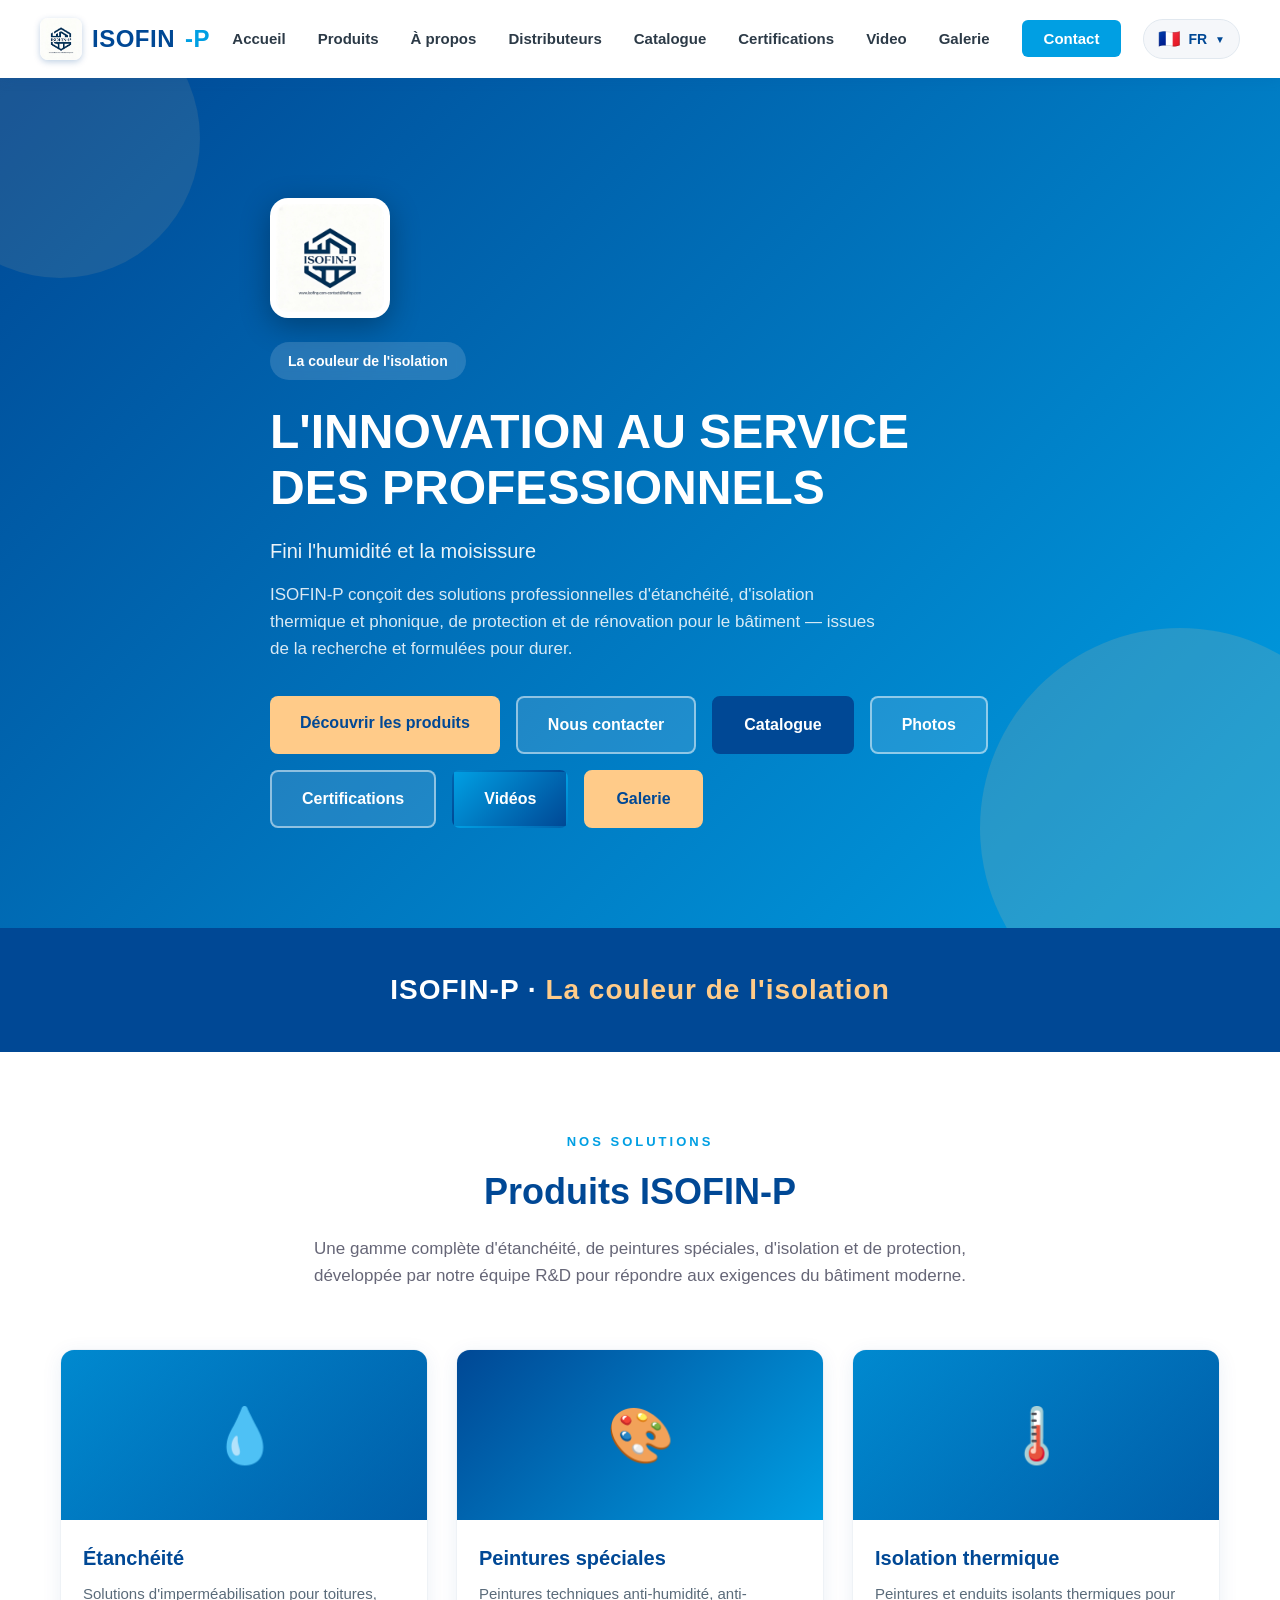
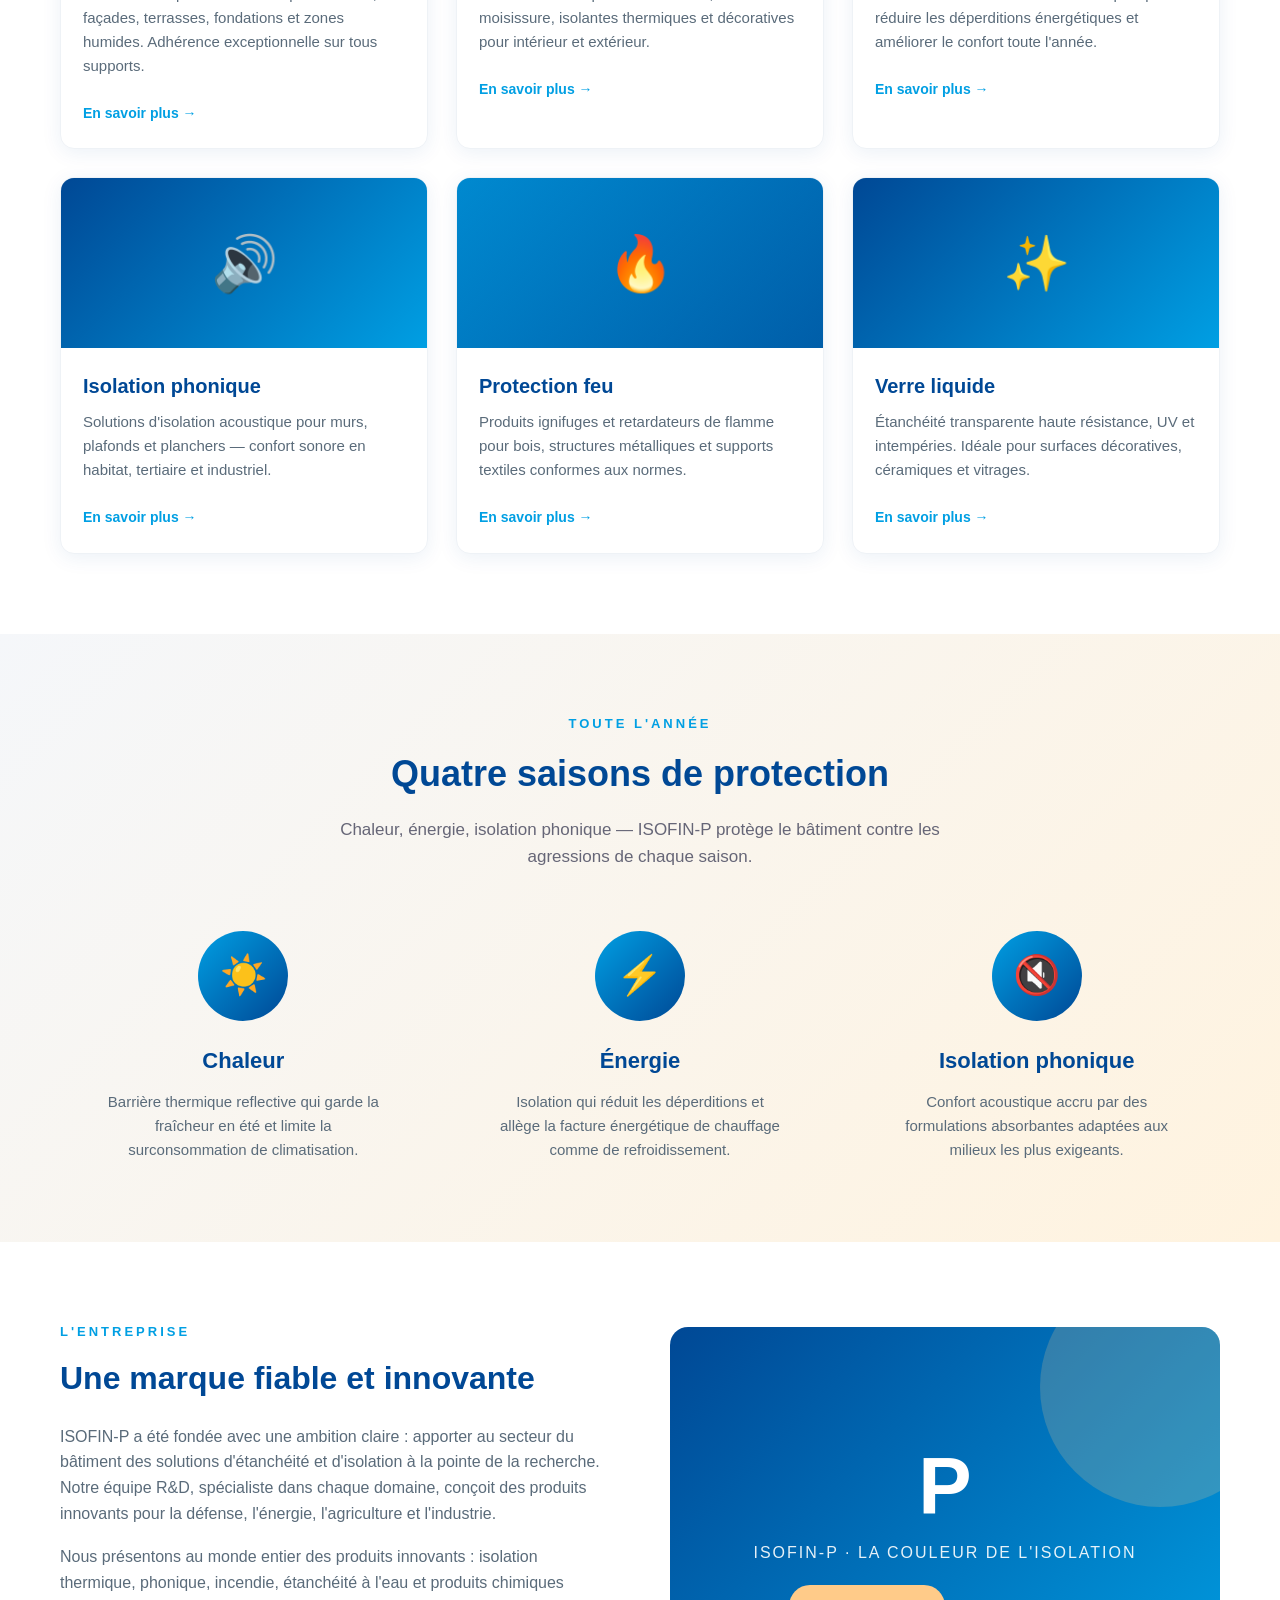
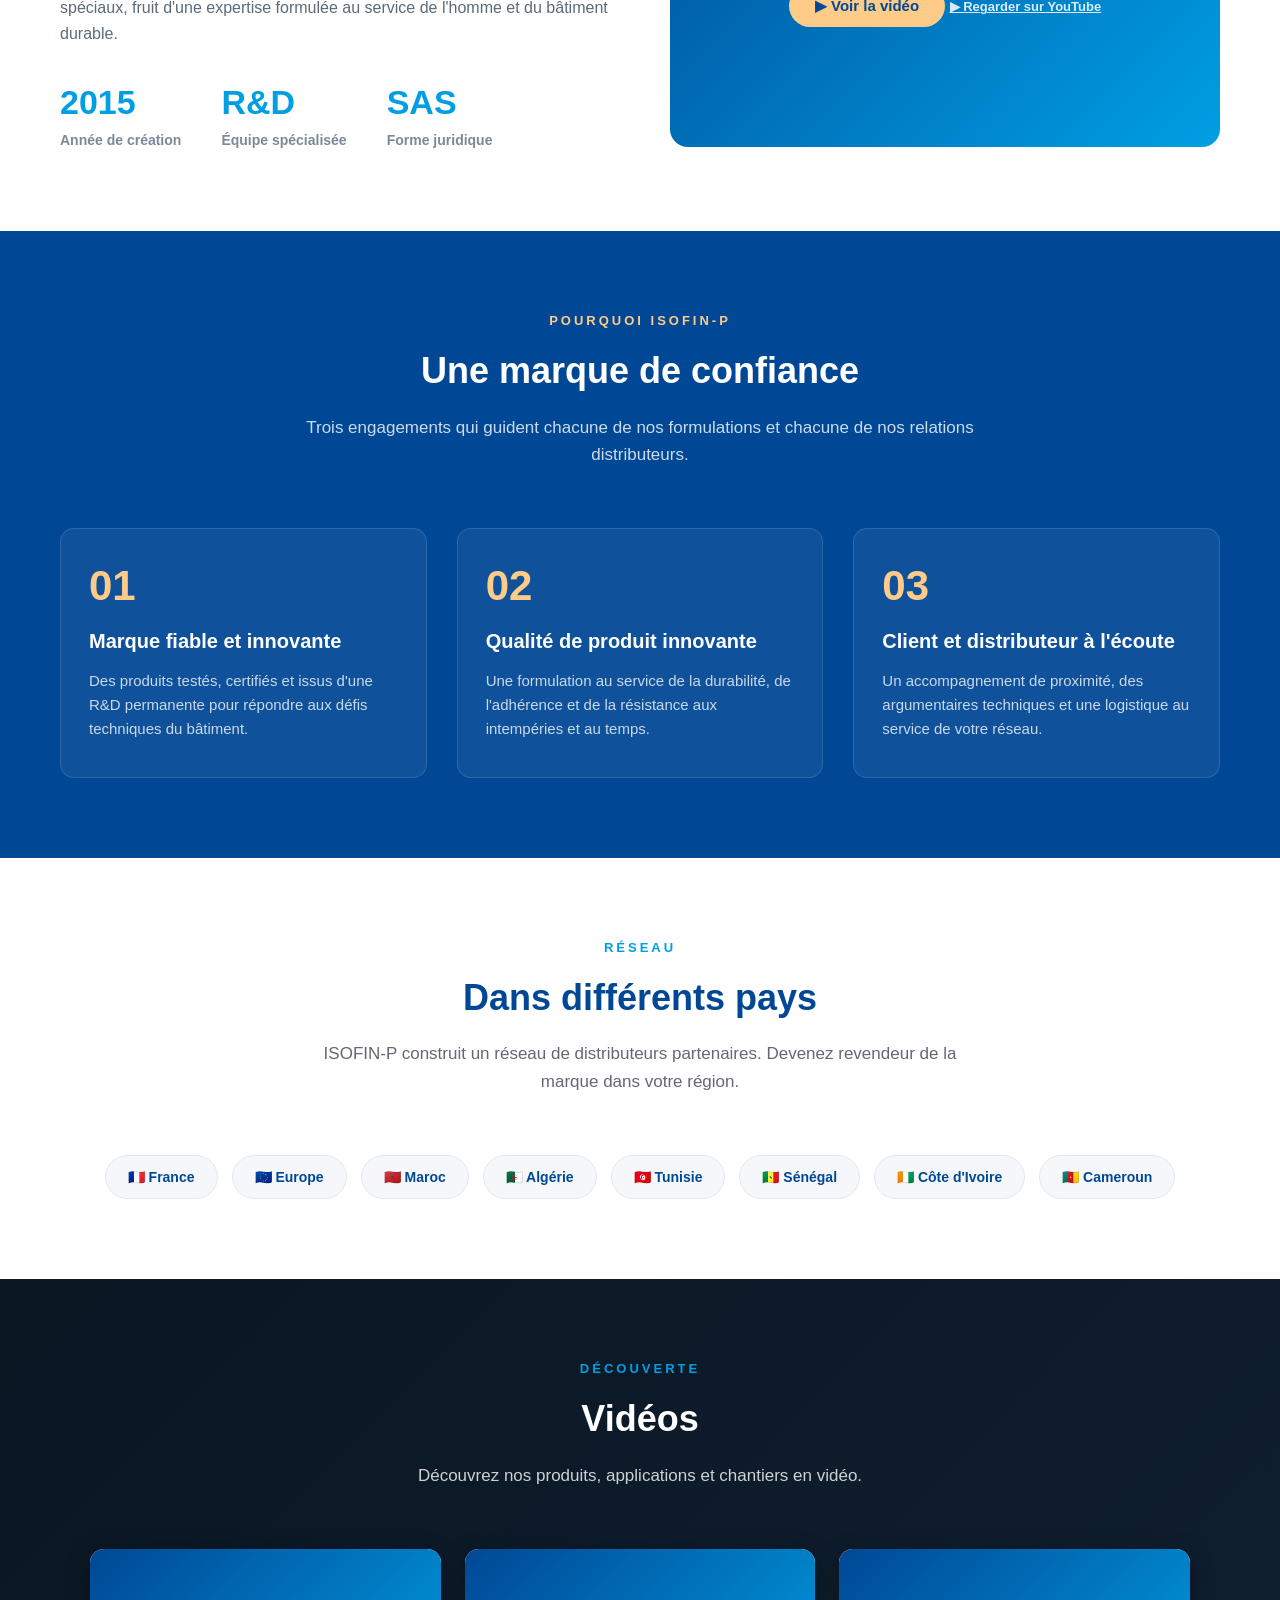
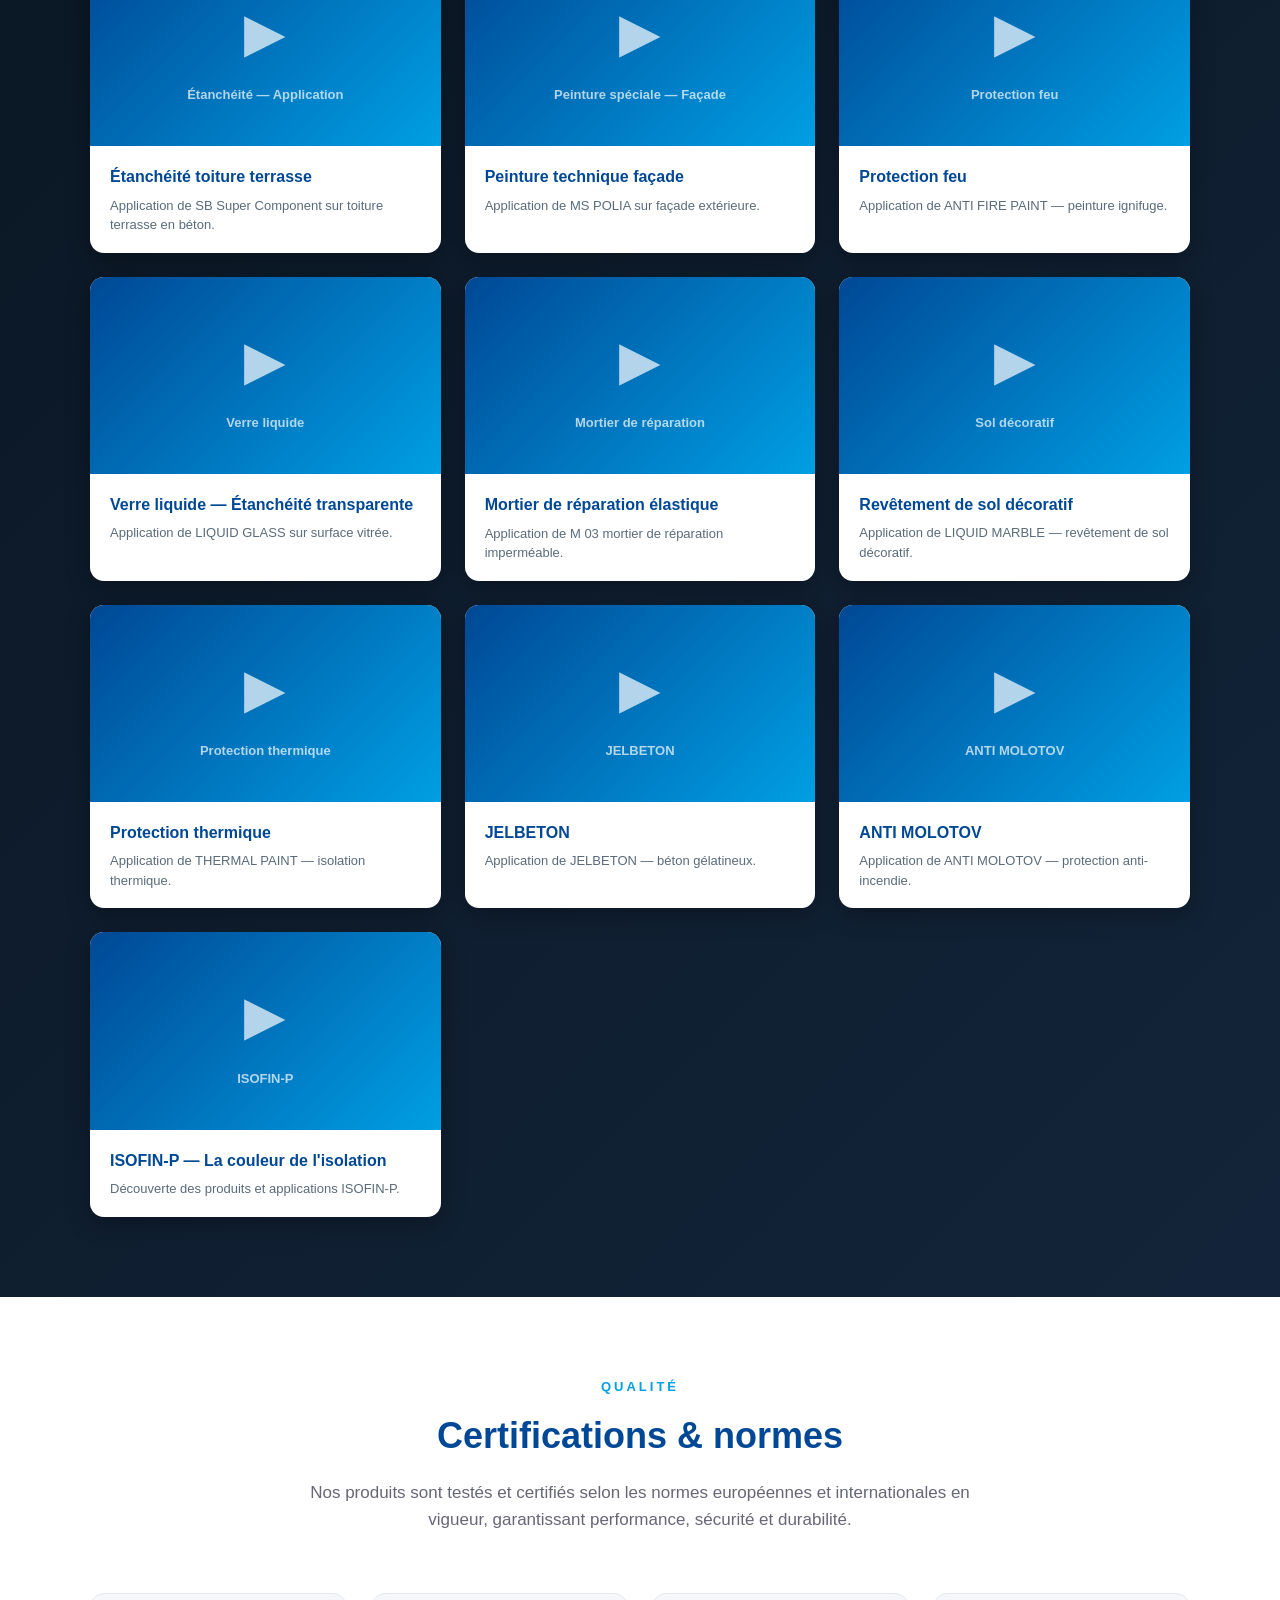
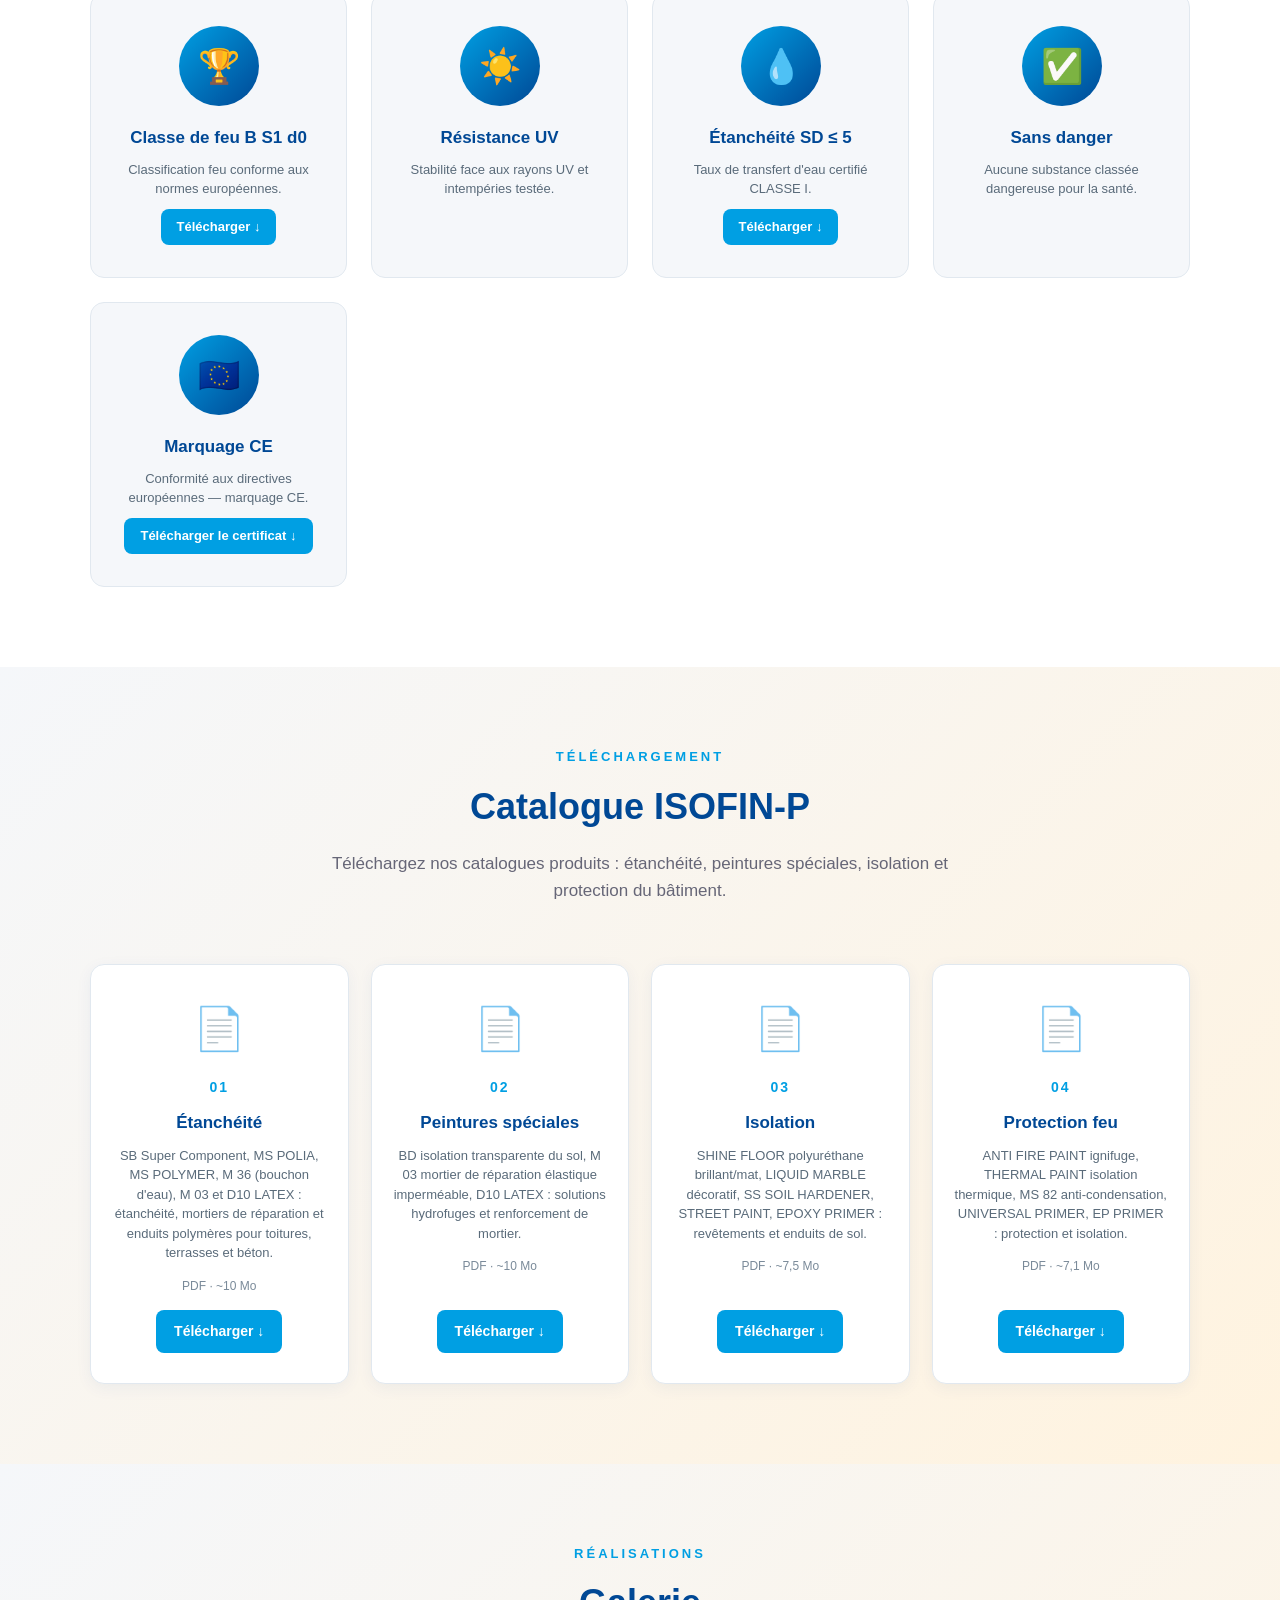
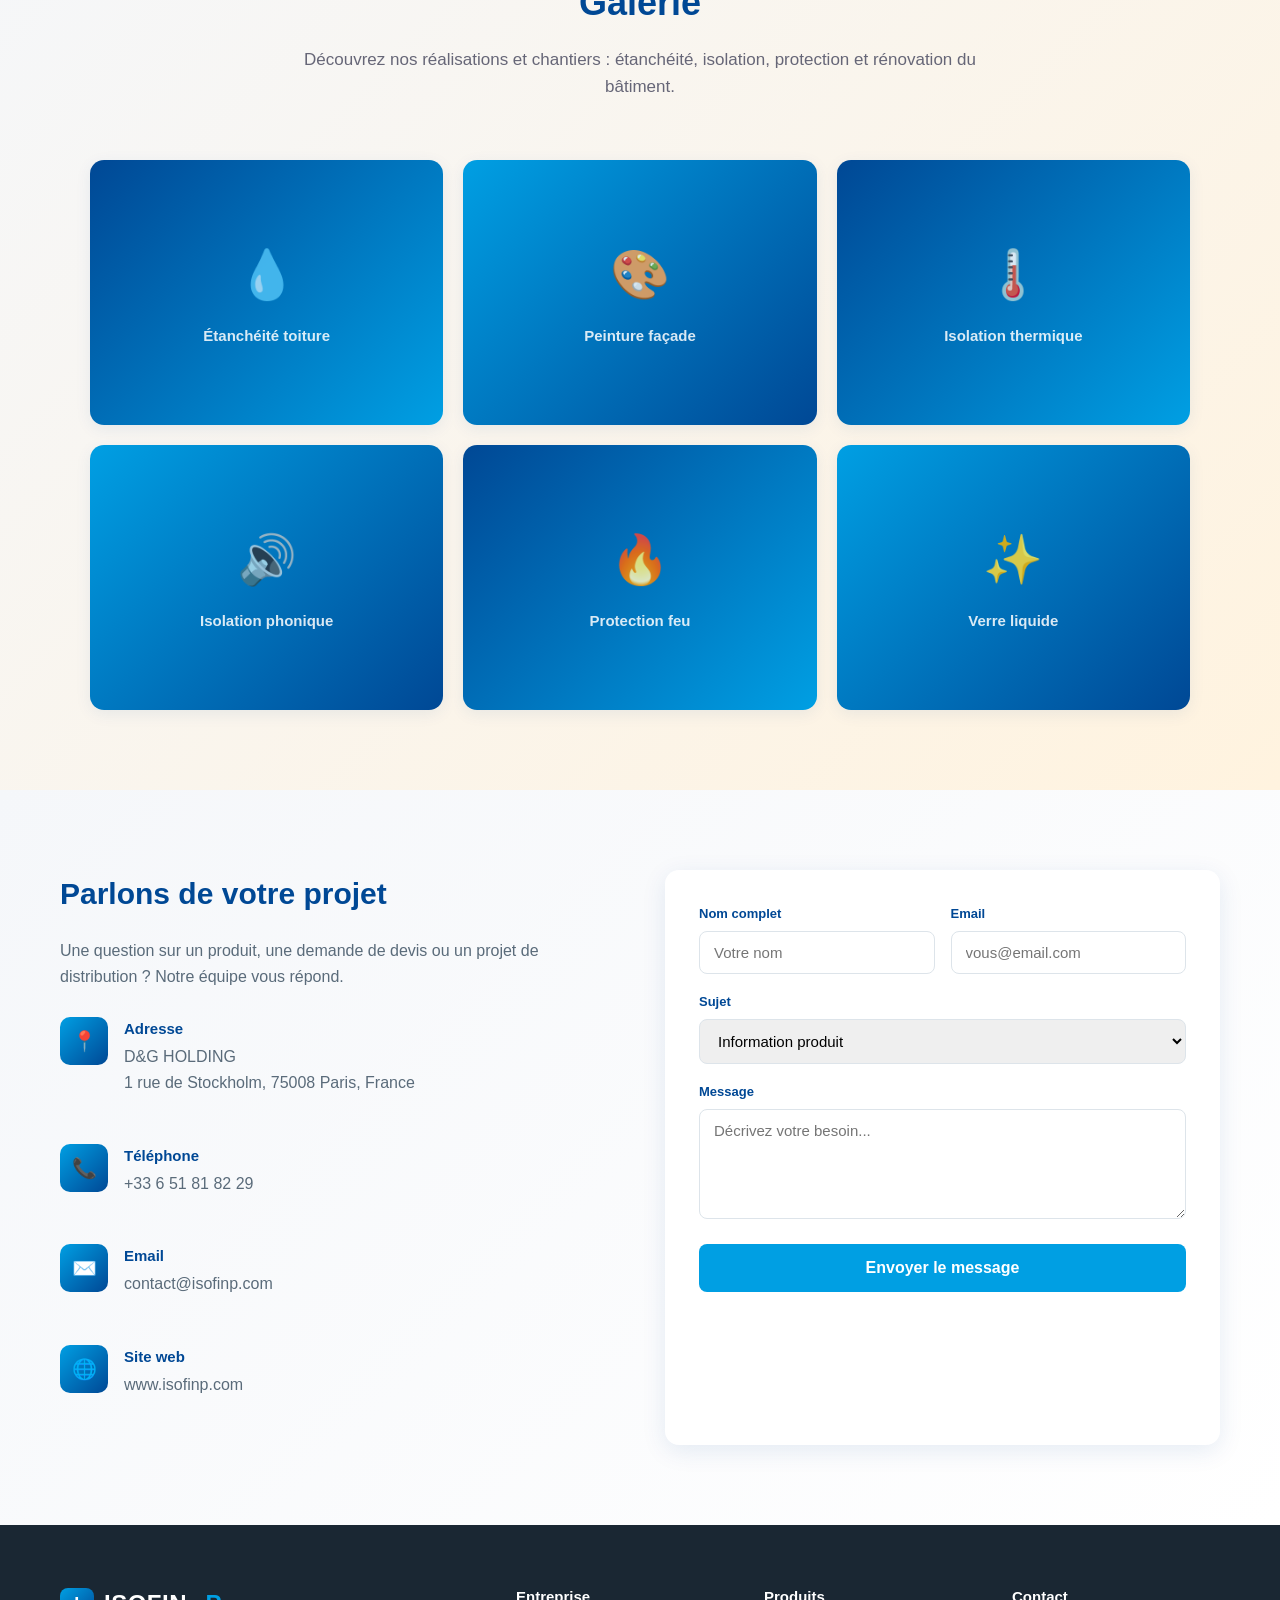
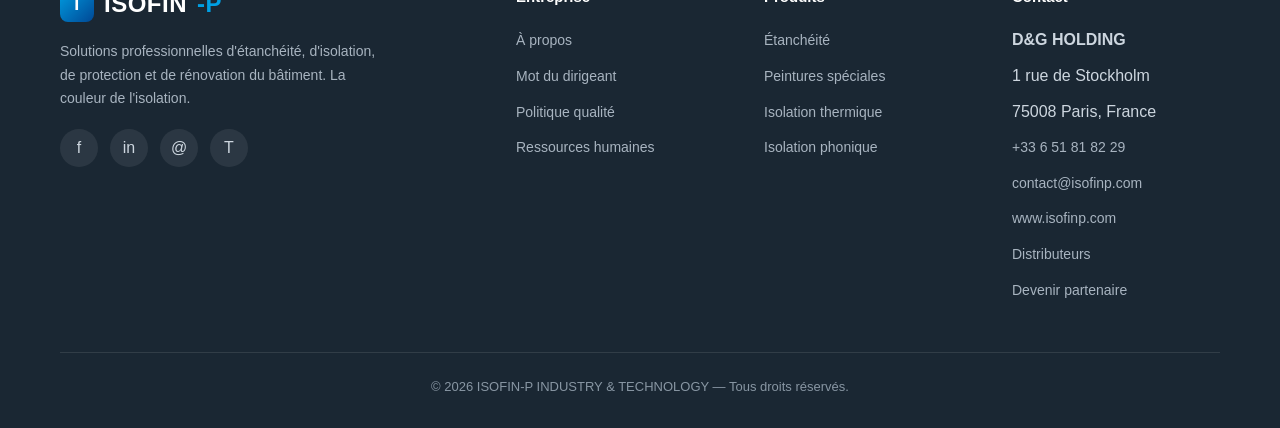
==== commit cfa56c89: "Update index.html" ====
--- a/index.html
+++ b/index.html
@@ -704,11 +704,12 @@
         <h3 data-i18n="cer2_t">Résistance UV</h3>
         <p data-i18n="cer2_d">Stabilité face aux rayons UV et intempéries testée.</p>
       </div>
-      <div class="certif-card">
+      <a href="certification-etancheite-sd5.pdf" download class="certif-card" style="text-decoration:none;color:inherit;display:flex;flex-direction:column;align-items:center">
         <div class="certif-badge">💧</div>
         <h3 data-i18n="cer3_t">Étanchéité SD ≤ 5</h3>
         <p data-i18n="cer3_d">Taux de transfert d'eau certifié CLASSE I.</p>
-      </div>
+        <span style="margin-top:10px;background:var(--bleu-cyan);color:#fff;padding:8px 16px;border-radius:8px;font-weight:700;font-size:13px" data-i18n="cer3_dl">Télécharger ↓</span>
+      </a>
       <div class="certif-card">
         <div class="certif-badge">✅</div>
         <h3 data-i18n="cer4_t">Sans danger</h3>
@@ -948,7 +949,7 @@
     v2_t:"Qualité de produit innovante",v2_d:"Une formulation au service de la durabilité, de l'adhérence et de la résistance aux intempéries et au temps.",
     v3_t:"Client et distributeur à l'écoute",v3_d:"Un accompagnement de proximité, des argumentaires techniques et une logistique au service de votre réseau.",
     dist_petit:"Réseau",dist_titre:"Dans différents pays",dist_desc:"ISOFIN-P construit un réseau de distributeurs partenaires. Devenez revendeur de la marque dans votre région.",
-    ct_titre:"Parlons de votre projet",cat_petit:"Téléchargement",cat_titre:"Catalogue ISOFIN-P",cat_desc:"Téléchargez nos catalogues produits : étanchéité, peintures spéciales, isolation et protection du bâtiment.",cat1_t:"Étanchéité",cat1_d:"SB Super Component, MS POLIA, MS POLYMER, M 36 (bouchon d'eau), M 03 et D10 LATEX : étanchéité, mortiers de réparation et enduits polymères pour toitures, terrasses et béton.",cat2_t:"Peintures spéciales",cat2_d:"BD isolation transparente du sol, M 03 mortier de réparation élastique imperméable, D10 LATEX : solutions hydrofuges et renforcement de mortier.",cat3_t:"Isolation",cat3_d:"SHINE FLOOR polyuréthane brillant/mat, LIQUID MARBLE décoratif, SS SOIL HARDENER, STREET PAINT, EPOXY PRIMER : revêtements et enduits de sol.",cat4_t:"Protection feu",cat4_d:"ANTI FIRE PAINT ignifuge, THERMAL PAINT isolation thermique, MS 82 anti-condensation, UNIVERSAL PRIMER, EP PRIMER : protection et isolation.",cat_telecharger:"Télécharger ↓",cat_telecharger_b:"Télécharger ↓",cat_telecharger_c:"Télécharger ↓",cat_telecharger_d:"Télécharger ↓",gal_petit:"Notre gamme",gal_titre:"Produits ISOFIN-P",gal_desc:"Découvrez nos réalisations et chantiers : étanchéité, isolation, protection et rénovation du bâtiment.",gal1:"Étanchéité toiture",gal1_leg:"Étanchéité toiture terrasse",gal1_voir:"Télécharger les photos ↓",gal2:"Peinture façade",gal2_leg:"Peinture technique façade",gal3:"Isolation thermique",gal3_leg:"Isolation thermique intérieure",gal4:"Isolation phonique",gal4_leg:"Isolation acoustique mural",gal5:"Protection feu",gal5_leg:"Traitement ignifuge structure",gal6:"Verre liquide",gal6_leg:"Étanchéité transparente vitrage",gal_dl:"📥 Télécharger",gal_dl_b:"📥 Télécharger",gal_dl_c:"📥 Télécharger",gal_dl_d:"📥 Télécharger",gal_dl_e:"📥 Télécharger",gal_dl_f:"📥 Télécharger",cer_petit:"Qualité",cer_titre:"Certifications & normes",cer_desc:"Nos produits sont testés et certifiés selon les normes européennes et internationales en vigueur, garantissant performance, sécurité et durabilité.",cer1_t:"Classe de feu B S1 d0",cer1_d:"Classification feu conforme aux normes européennes.",cer1_dl:"Télécharger ↓",cer2_t:"Résistance UV",cer2_d:"Stabilité face aux rayons UV et intempéries testée.",cer3_t:"Étanchéité SD ≤ 5",cer3_d:"Taux de transfert d'eau certifié CLASSE I.",cer4_t:"Sans danger",cer4_d:"Aucune substance classée dangereuse pour la santé.",cer5_t:"Marquage CE",cer5_d:"Conformité aux directives européennes — marquage CE.",cer5_dl:"Télécharger le certificat ↓",vid_petit:"Découverte",vid_titre:"Vidéos",vid_desc:"Découvrez nos produits, applications et chantiers en vidéo.",vid1_t:"Étanchéité — Application",vid1_h:"Étanchéité toiture terrasse",vid1_d:"Application de SB Super Component sur toiture terrasse en béton.",vid2_t:"Peinture spéciale — Façade",vid2_h:"Peinture technique façade",vid2_d:"Application de MS POLIA sur façade extérieure.",vid3_t:"Isolation thermique",vid3_h:"Isolation thermique intérieure",vid3_d:"Application de THERMAL PAINT sur mur intérieur.",vid4_t:"Protection feu",vid4_h:"Protection feu",vid4_d:"Application de ANTI FIRE PAINT — peinture ignifuge.",vid5_t:"Verre liquide",vid5_h:"Verre liquide — Étanchéité transparente",vid5_d:"Application de LIQUID GLASS sur surface vitrée.",vid6_t:"Mortier de réparation",vid6_h:"Mortier de réparation élastique",vid6_d:"Application de M 03 mortier de réparation imperméable.",vid7_t:"Sol décoratif",vid7_h:"Revêtement de sol décoratif",vid7_d:"Application de LIQUID MARBLE — revêtement de sol décoratif.",vid8_t:"Protection thermique",vid8_h:"Protection thermique",vid8_d:"Application de THERMAL PAINT — isolation thermique.",vid9_t:"JELBETON",vid9_h:"JELBETON",vid9_d:"Application de JELBETON — béton gélatineux.",vid10_t:"ANTI MOLOTOV",vid10_h:"ANTI MOLOTOV",vid10_d:"Application de ANTI MOLOTOV — protection anti-incendie.",vid11_t:"ISOFIN-P",vid11_h:"ISOFIN-P — La couleur de l'isolation",vid11_d:"Découverte des produits et applications ISOFIN-P.",gal_petit:"Réalisations",gal_titre:"Galerie",gal_desc:"Découvrez nos réalisations et chantiers : étanchéité, isolation, protection et rénovation du bâtiment.",gal1:"Étanchéité toiture",gal1_leg:"Étanchéité toiture terrasse",gal2:"Peinture façade",gal2_leg:"Peinture technique façade",gal3:"Isolation thermique",gal3_leg:"Isolation thermique intérieure",gal4:"Isolation phonique",gal4_leg:"Isolation acoustique mural",gal5:"Protection feu",gal5_leg:"Traitement ignifuge structure",gal6:"Verre liquide",gal6_leg:"Étanchéité transparente vitrage",vid_badge:"LA COULEUR DE L'ISOLATION",ge_petit:"Réalisations",ge_titre:"Galerie photos",ge_desc:"Sélection de photos de chantiers : application de membranes, enduits et solutions d'étanchéité ISOFIN-P.",ct_desc:"Une question sur un produit, une demande de devis ou un projet de distribution ? Notre équipe vous répond.",
+    ct_titre:"Parlons de votre projet",cat_petit:"Téléchargement",cat_titre:"Catalogue ISOFIN-P",cat_desc:"Téléchargez nos catalogues produits : étanchéité, peintures spéciales, isolation et protection du bâtiment.",cat1_t:"Étanchéité",cat1_d:"SB Super Component, MS POLIA, MS POLYMER, M 36 (bouchon d'eau), M 03 et D10 LATEX : étanchéité, mortiers de réparation et enduits polymères pour toitures, terrasses et béton.",cat2_t:"Peintures spéciales",cat2_d:"BD isolation transparente du sol, M 03 mortier de réparation élastique imperméable, D10 LATEX : solutions hydrofuges et renforcement de mortier.",cat3_t:"Isolation",cat3_d:"SHINE FLOOR polyuréthane brillant/mat, LIQUID MARBLE décoratif, SS SOIL HARDENER, STREET PAINT, EPOXY PRIMER : revêtements et enduits de sol.",cat4_t:"Protection feu",cat4_d:"ANTI FIRE PAINT ignifuge, THERMAL PAINT isolation thermique, MS 82 anti-condensation, UNIVERSAL PRIMER, EP PRIMER : protection et isolation.",cat_telecharger:"Télécharger ↓",cat_telecharger_b:"Télécharger ↓",cat_telecharger_c:"Télécharger ↓",cat_telecharger_d:"Télécharger ↓",gal_petit:"Notre gamme",gal_titre:"Produits ISOFIN-P",gal_desc:"Découvrez nos réalisations et chantiers : étanchéité, isolation, protection et rénovation du bâtiment.",gal1:"Étanchéité toiture",gal1_leg:"Étanchéité toiture terrasse",gal1_voir:"Télécharger les photos ↓",gal2:"Peinture façade",gal2_leg:"Peinture technique façade",gal3:"Isolation thermique",gal3_leg:"Isolation thermique intérieure",gal4:"Isolation phonique",gal4_leg:"Isolation acoustique mural",gal5:"Protection feu",gal5_leg:"Traitement ignifuge structure",gal6:"Verre liquide",gal6_leg:"Étanchéité transparente vitrage",gal_dl:"📥 Télécharger",gal_dl_b:"📥 Télécharger",gal_dl_c:"📥 Télécharger",gal_dl_d:"📥 Télécharger",gal_dl_e:"📥 Télécharger",gal_dl_f:"📥 Télécharger",cer_petit:"Qualité",cer_titre:"Certifications & normes",cer_desc:"Nos produits sont testés et certifiés selon les normes européennes et internationales en vigueur, garantissant performance, sécurité et durabilité.",cer1_t:"Classe de feu B S1 d0",cer1_d:"Classification feu conforme aux normes européennes.",cer1_dl:"Télécharger ↓",cer2_t:"Résistance UV",cer2_d:"Stabilité face aux rayons UV et intempéries testée.",cer3_t:"Étanchéité SD ≤ 5",cer3_d:"Taux de transfert d'eau certifié CLASSE I.",cer3_dl:"Télécharger ↓",cer4_t:"Sans danger",cer4_d:"Aucune substance classée dangereuse pour la santé.",cer5_t:"Marquage CE",cer5_d:"Conformité aux directives européennes — marquage CE.",cer5_dl:"Télécharger le certificat ↓",vid_petit:"Découverte",vid_titre:"Vidéos",vid_desc:"Découvrez nos produits, applications et chantiers en vidéo.",vid1_t:"Étanchéité — Application",vid1_h:"Étanchéité toiture terrasse",vid1_d:"Application de SB Super Component sur toiture terrasse en béton.",vid2_t:"Peinture spéciale — Façade",vid2_h:"Peinture technique façade",vid2_d:"Application de MS POLIA sur façade extérieure.",vid3_t:"Isolation thermique",vid3_h:"Isolation thermique intérieure",vid3_d:"Application de THERMAL PAINT sur mur intérieur.",vid4_t:"Protection feu",vid4_h:"Protection feu",vid4_d:"Application de ANTI FIRE PAINT — peinture ignifuge.",vid5_t:"Verre liquide",vid5_h:"Verre liquide — Étanchéité transparente",vid5_d:"Application de LIQUID GLASS sur surface vitrée.",vid6_t:"Mortier de réparation",vid6_h:"Mortier de réparation élastique",vid6_d:"Application de M 03 mortier de réparation imperméable.",vid7_t:"Sol décoratif",vid7_h:"Revêtement de sol décoratif",vid7_d:"Application de LIQUID MARBLE — revêtement de sol décoratif.",vid8_t:"Protection thermique",vid8_h:"Protection thermique",vid8_d:"Application de THERMAL PAINT — isolation thermique.",vid9_t:"JELBETON",vid9_h:"JELBETON",vid9_d:"Application de JELBETON — béton gélatineux.",vid10_t:"ANTI MOLOTOV",vid10_h:"ANTI MOLOTOV",vid10_d:"Application de ANTI MOLOTOV — protection anti-incendie.",vid11_t:"ISOFIN-P",vid11_h:"ISOFIN-P — La couleur de l'isolation",vid11_d:"Découverte des produits et applications ISOFIN-P.",gal_petit:"Réalisations",gal_titre:"Galerie",gal_desc:"Découvrez nos réalisations et chantiers : étanchéité, isolation, protection et rénovation du bâtiment.",gal1:"Étanchéité toiture",gal1_leg:"Étanchéité toiture terrasse",gal2:"Peinture façade",gal2_leg:"Peinture technique façade",gal3:"Isolation thermique",gal3_leg:"Isolation thermique intérieure",gal4:"Isolation phonique",gal4_leg:"Isolation acoustique mural",gal5:"Protection feu",gal5_leg:"Traitement ignifuge structure",gal6:"Verre liquide",gal6_leg:"Étanchéité transparente vitrage",vid_badge:"LA COULEUR DE L'ISOLATION",ge_petit:"Réalisations",ge_titre:"Galerie photos",ge_desc:"Sélection de photos de chantiers : application de membranes, enduits et solutions d'étanchéité ISOFIN-P.",ct_desc:"Une question sur un produit, une demande de devis ou un projet de distribution ? Notre équipe vous répond.",
     ct_adresse:"Adresse",ct_adresse_v:"D&G HOLDING<br>1 rue de Stockholm, 75008 Paris, France",
     ct_tel:"Téléphone",ct_email:"Email",ct_web:"Site web",ct_ent:"Entreprise",
     f_nom:"Nom complet",f_nom_ph:"Votre nom",f_email:"Email",f_email_ph:"vous@email.com",f_sujet:"Sujet",
@@ -991,7 +992,7 @@
     v2_t:"Innovative product quality",v2_d:"A formulation serving durability, adhesion and resistance to weather and time.",
     v3_t:"Customer- and dealer-friendly",v3_d:"Local support, technical arguments and logistics at the service of your network.",
     dist_petit:"Network",dist_titre:"In different countries",dist_desc:"ISOFIN-P is building a network of partner distributors. Become a brand reseller in your region.",
-    ct_titre:"Let's talk about your project",cat_petit:"Download",cat_titre:"ISOFIN-P Catalogue",cat_desc:"Download our product catalogues: waterproofing, special paints, insulation and building protection.",cat1_t:"Waterproofing",cat1_d:"SB Super Component, MS POLIA, MS POLYMER, M 36 (water plug), M 03 and D10 LATEX: waterproofing, repair mortars and polymer coatings for roofs, terraces and concrete.",cat2_t:"Special paints",cat2_d:"BD transparent floor insulation, M 03 elastic waterproof repair mortar, D10 LATEX: water-repellent solutions and mortar reinforcement.",cat3_t:"Insulation",cat3_d:"SHINE FLOOR glossy/matte polyurethane, LIQUID MARBLE decorative, SS SOIL HARDENER, STREET PAINT, EPOXY PRIMER: floor coatings and renders.",cat4_t:"Fire protection",cat4_d:"ANTI FIRE PAINT fire-retardant, THERMAL PAINT thermal insulation, MS 82 anti-condensation, UNIVERSAL PRIMER, EP PRIMER: protection and insulation.",cat_telecharger:"Download ↓",cat_telecharger_b:"Download ↓",cat_telecharger_c:"Download ↓",cat_telecharger_d:"Download ↓",gal_petit:"Our range",gal_titre:"ISOFIN-P Products",gal_desc:"Discover our projects and work sites: waterproofing, insulation, protection and building renovation.",gal1:"Roof waterproofing",gal1_leg:"Roof terrace waterproofing",gal1_voir:"Download photos ↓",gal2:"Facade paint",gal2_leg:"Technical facade paint",gal3:"Thermal insulation",gal3_leg:"Interior thermal insulation",gal4:"Acoustic insulation",gal4_leg:"Wall acoustic insulation",gal5:"Fire protection",gal5_leg:"Fireproofing treatment structure",gal6:"Liquid glass",gal6_leg:"Transparent glazing waterproofing",gal_dl:"📥 Download",gal_dl_b:"📥 Download",gal_dl_c:"📥 Download",gal_dl_d:"📥 Download",gal_dl_e:"📥 Download",gal_dl_f:"📥 Download",cer_petit:"Quality",cer_titre:"Certifications & standards",cer_desc:"Our products are tested and certified to current European and international standards, ensuring performance, safety and durability.",cer1_t:"Fire class B S1 d0",cer1_d:"Fire classification compliant with European standards.",cer1_dl:"Download ↓",cer2_t:"UV resistance",cer2_d:"Stability against UV rays and weathering tested.",cer3_t:"Waterproofing SD ≤ 5",cer3_d:"Water transfer rate certified CLASS I.",cer4_t:"Hazard-free",cer4_d:"No substances classified as hazardous to health.",cer5_t:"CE marking",cer5_d:"Compliance with European directives — CE marking.",cer5_dl:"Download certificate ↓",vid_petit:"Discover",vid_titre:"Videos",vid_desc:"Discover our products, applications and work sites on video.",vid1_t:"Waterproofing — Application",vid1_h:"Roof terrace waterproofing",vid1_d:"Application of SB Super Component on concrete roof terrace.",vid2_t:"Special paint — Facade",vid2_h:"Technical facade paint",vid2_d:"Application of MS POLIA on exterior facade.",vid3_t:"Thermal insulation",vid3_h:"Interior thermal insulation",vid3_d:"Application of THERMAL PAINT on interior wall.",vid4_t:"Fire protection",vid4_h:"Fire protection",vid4_d:"Application of ANTI FIRE PAINT — fire-retardant paint.",vid5_t:"Liquid glass",vid5_h:"Liquid glass — Transparent waterproofing",vid5_d:"Application of LIQUID GLASS on glazed surface.",vid6_t:"Repair mortar",vid6_h:"Elastic repair mortar",vid6_d:"Application of M 03 waterproof repair mortar.",vid7_t:"Decorative floor",vid7_h:"Decorative floor coating",vid7_d:"Application of LIQUID MARBLE — decorative floor coating.",vid8_t:"Thermal protection",vid8_h:"Thermal protection",vid8_d:"Application of THERMAL PAINT — thermal insulation.",vid9_t:"JELBETON",vid9_h:"JELBETON",vid9_d:"Application of JELBETON — jelly concrete.",vid10_t:"ANTI MOLOTOV",vid10_h:"ANTI MOLOTOV",vid10_d:"Application of ANTI MOLOTOV — fire protection.",vid11_t:"ISOFIN-P",vid11_h:"ISOFIN-P — The color of insulation",vid11_d:"Discover ISOFIN-P products and applications.",gal_petit:"Projects",gal_titre:"Gallery",gal_desc:"Discover our projects and work sites: waterproofing, insulation, protection and building renovation.",gal1:"Roof waterproofing",gal1_leg:"Roof terrace waterproofing",gal2:"Facade paint",gal2_leg:"Technical facade paint",gal3:"Thermal insulation",gal3_leg:"Interior thermal insulation",gal4:"Acoustic insulation",gal4_leg:"Wall acoustic insulation",gal5:"Fire protection",gal5_leg:"Fireproofing treatment structure",gal6:"Liquid glass",gal6_leg:"Transparent glazing waterproofing",vid_badge:"THE COLOR OF INSULATION",ge_petit:"Projects",ge_titre:"Photo gallery",ge_desc:"Selection of work site photos: application of membranes, coatings and ISOFIN-P waterproofing solutions.",ct_desc:"A question about a product, a quote request or a distribution project? Our team will answer you.",
+    ct_titre:"Let's talk about your project",cat_petit:"Download",cat_titre:"ISOFIN-P Catalogue",cat_desc:"Download our product catalogues: waterproofing, special paints, insulation and building protection.",cat1_t:"Waterproofing",cat1_d:"SB Super Component, MS POLIA, MS POLYMER, M 36 (water plug), M 03 and D10 LATEX: waterproofing, repair mortars and polymer coatings for roofs, terraces and concrete.",cat2_t:"Special paints",cat2_d:"BD transparent floor insulation, M 03 elastic waterproof repair mortar, D10 LATEX: water-repellent solutions and mortar reinforcement.",cat3_t:"Insulation",cat3_d:"SHINE FLOOR glossy/matte polyurethane, LIQUID MARBLE decorative, SS SOIL HARDENER, STREET PAINT, EPOXY PRIMER: floor coatings and renders.",cat4_t:"Fire protection",cat4_d:"ANTI FIRE PAINT fire-retardant, THERMAL PAINT thermal insulation, MS 82 anti-condensation, UNIVERSAL PRIMER, EP PRIMER: protection and insulation.",cat_telecharger:"Download ↓",cat_telecharger_b:"Download ↓",cat_telecharger_c:"Download ↓",cat_telecharger_d:"Download ↓",gal_petit:"Our range",gal_titre:"ISOFIN-P Products",gal_desc:"Discover our projects and work sites: waterproofing, insulation, protection and building renovation.",gal1:"Roof waterproofing",gal1_leg:"Roof terrace waterproofing",gal1_voir:"Download photos ↓",gal2:"Facade paint",gal2_leg:"Technical facade paint",gal3:"Thermal insulation",gal3_leg:"Interior thermal insulation",gal4:"Acoustic insulation",gal4_leg:"Wall acoustic insulation",gal5:"Fire protection",gal5_leg:"Fireproofing treatment structure",gal6:"Liquid glass",gal6_leg:"Transparent glazing waterproofing",gal_dl:"📥 Download",gal_dl_b:"📥 Download",gal_dl_c:"📥 Download",gal_dl_d:"📥 Download",gal_dl_e:"📥 Download",gal_dl_f:"📥 Download",cer_petit:"Quality",cer_titre:"Certifications & standards",cer_desc:"Our products are tested and certified to current European and international standards, ensuring performance, safety and durability.",cer1_t:"Fire class B S1 d0",cer1_d:"Fire classification compliant with European standards.",cer1_dl:"Download ↓",cer2_t:"UV resistance",cer2_d:"Stability against UV rays and weathering tested.",cer3_t:"Waterproofing SD ≤ 5",cer3_d:"Water transfer rate certified CLASS I.",cer3_dl:"Download ↓",cer4_t:"Hazard-free",cer4_d:"No substances classified as hazardous to health.",cer5_t:"CE marking",cer5_d:"Compliance with European directives — CE marking.",cer5_dl:"Download certificate ↓",vid_petit:"Discover",vid_titre:"Videos",vid_desc:"Discover our products, applications and work sites on video.",vid1_t:"Waterproofing — Application",vid1_h:"Roof terrace waterproofing",vid1_d:"Application of SB Super Component on concrete roof terrace.",vid2_t:"Special paint — Facade",vid2_h:"Technical facade paint",vid2_d:"Application of MS POLIA on exterior facade.",vid3_t:"Thermal insulation",vid3_h:"Interior thermal insulation",vid3_d:"Application of THERMAL PAINT on interior wall.",vid4_t:"Fire protection",vid4_h:"Fire protection",vid4_d:"Application of ANTI FIRE PAINT — fire-retardant paint.",vid5_t:"Liquid glass",vid5_h:"Liquid glass — Transparent waterproofing",vid5_d:"Application of LIQUID GLASS on glazed surface.",vid6_t:"Repair mortar",vid6_h:"Elastic repair mortar",vid6_d:"Application of M 03 waterproof repair mortar.",vid7_t:"Decorative floor",vid7_h:"Decorative floor coating",vid7_d:"Application of LIQUID MARBLE — decorative floor coating.",vid8_t:"Thermal protection",vid8_h:"Thermal protection",vid8_d:"Application of THERMAL PAINT — thermal insulation.",vid9_t:"JELBETON",vid9_h:"JELBETON",vid9_d:"Application of JELBETON — jelly concrete.",vid10_t:"ANTI MOLOTOV",vid10_h:"ANTI MOLOTOV",vid10_d:"Application of ANTI MOLOTOV — fire protection.",vid11_t:"ISOFIN-P",vid11_h:"ISOFIN-P — The color of insulation",vid11_d:"Discover ISOFIN-P products and applications.",gal_petit:"Projects",gal_titre:"Gallery",gal_desc:"Discover our projects and work sites: waterproofing, insulation, protection and building renovation.",gal1:"Roof waterproofing",gal1_leg:"Roof terrace waterproofing",gal2:"Facade paint",gal2_leg:"Technical facade paint",gal3:"Thermal insulation",gal3_leg:"Interior thermal insulation",gal4:"Acoustic insulation",gal4_leg:"Wall acoustic insulation",gal5:"Fire protection",gal5_leg:"Fireproofing treatment structure",gal6:"Liquid glass",gal6_leg:"Transparent glazing waterproofing",vid_badge:"THE COLOR OF INSULATION",ge_petit:"Projects",ge_titre:"Photo gallery",ge_desc:"Selection of work site photos: application of membranes, coatings and ISOFIN-P waterproofing solutions.",ct_desc:"A question about a product, a quote request or a distribution project? Our team will answer you.",
     ct_adresse:"Address",ct_adresse_v:"D&G HOLDING<br>1 rue de Stockholm, 75008 Paris, France",
     ct_tel:"Phone",ct_email:"Email",ct_web:"Website",ct_ent:"Company",
     f_nom:"Full name",f_nom_ph:"Your name",f_email:"Email",f_email_ph:"you@email.com",f_sujet:"Subject",
@@ -1034,7 +1035,7 @@
     v2_t:"Calidad de producto innovadora",v2_d:"Una formulación al servicio de la durabilidad, la adherencia y la resistencia a las intemperies y al tiempo.",
     v3_t:"Cliente y distribuidor atendidos",v3_d:"Acompañamiento de proximidad, argumentarios técnicos y una logística al servicio de su red.",
     dist_petit:"Red",dist_titre:"En distintos países",dist_desc:"ISOFIN-P construye una red de distribuidores socios. Conviértase en revendedor de la marca en su región.",
-    ct_titre:"Hablemos de su proyecto",cat_petit:"Descarga",cat_titre:"Catálogo ISOFIN-P",cat_desc:"Descargue nuestros catálogos de productos: impermeabilización, pinturas especiales, aislamiento y protección de edificios.",cat1_t:"Impermeabilización",cat1_d:"SB Super Component, MS POLIA, MS POLYMER, M 36 (tapón de agua), M 03 y D10 LATEX: impermeabilización, morteros de reparación y revestimientos poliméricos para cubiertas, terrazas y hormigón.",cat2_t:"Pinturas especiales",cat2_d:"BD aislamiento transparente del suelo, M 03 mortero de reparación elástico impermeable, D10 LATEX: soluciones hidrófugas y refuerzo de mortero.",cat3_t:"Aislamiento",cat3_d:"SHINE FLOOR poliuretano brillante/mate, LIQUID MARBLE decorativo, SS SOIL HARDENER, STREET PAINT, EPOXY PRIMER: revestimientos y enlucidos de suelo.",cat4_t:"Protección contra incendios",cat4_d:"ANTI FIRE PAINT ignífugo, THERMAL PAINT aislamiento térmico, MS 82 anticondensación, UNIVERSAL PRIMER, EP PRIMER: protección e aislamiento.",cat_telecharger:"Descargar ↓",cat_telecharger_b:"Descargar ↓",cat_telecharger_c:"Descargar ↓",cat_telecharger_d:"Descargar ↓",gal_petit:"Nuestra gama",gal_titre:"Productos ISOFIN-P",gal_desc:"Descubra nuestros proyectos y obras: impermeabilización, aislamiento, protección y renovación de edificios.",gal1:"Impermeabilización cubierta",gal1_leg:"Impermeabilización cubierta terraza",gal1_voir:"Descargar fotos ↓",gal2:"Pintura fachada",gal2_leg:"Pintura técnica fachada",gal3:"Aislamiento térmico",gal3_leg:"Aislamiento térmico interior",gal4:"Aislamiento acústico",gal4_leg:"Aislamiento acústico muro",gal5:"Protección contra incendios",gal5_leg:"Tratamiento ignífugo estructura",gal6:"Vidrio líquido",gal6_leg:"Impermeabilización transparente vidrio",gal_dl:"📥 Descargar",gal_dl_b:"📥 Descargar",gal_dl_c:"📥 Descargar",gal_dl_d:"📥 Descargar",gal_dl_e:"📥 Descargar",gal_dl_f:"📥 Descargar",cer_petit:"Calidad",cer_titre:"Certificaciones y normas",cer_desc:"Nuestros productos están probados y certificados según las normas europeas e internacionales vigentes, garantizando rendimiento, seguridad y durabilidad.",cer1_t:"Clase de fuego B S1 d0",cer1_d:"Clasificación de fuego conforme a las normas europeas.",cer1_dl:"Descargar ↓",cer2_t:"Resistencia UV",cer2_d:"Estabilidad frente a rayos UV e intemperie probada.",cer3_t:"Impermeabilización SD ≤ 5",cer3_d:"Tasa de transferencia de agua certificada CLASE I.",cer4_t:"Sin peligro",cer4_d:"Ninguna sustancia clasificada como peligrosa para la salud.",cer5_t:"Marcado CE",cer5_d:"Conformidad con las directivas europeas — marcado CE.",cer5_dl:"Descargar certificado ↓",vid_petit:"Descubrimiento",vid_titre:"Vídeos",vid_desc:"Descubra nuestros productos, aplicaciones y obras en vídeo.",vid1_t:"Impermeabilización — Aplicación",vid1_h:"Impermeabilización cubierta terraza",vid1_d:"Aplicación de SB Super Component en cubierta terraza de hormigón.",vid2_t:"Pintura especial — Fachada",vid2_h:"Pintura técnica fachada",vid2_d:"Aplicación de MS POLIA en fachada exterior.",vid3_t:"Aislamiento térmico",vid3_h:"Aislamiento térmico interior",vid3_d:"Aplicación de THERMAL PAINT en pared interior.",vid4_t:"Protección contra incendios",vid4_h:"Protección contra incendios",vid4_d:"Aplicación de ANTI FIRE PAINT — pintura ignífuga.",vid5_t:"Vidrio líquido",vid5_h:"Vidrio líquido — Impermeabilización transparente",vid5_d:"Aplicación de LIQUID GLASS sobre superficie vidriada.",vid6_t:"Mortero de reparación",vid6_h:"Mortero de reparación elástico",vid6_d:"Aplicación de M 03 mortero de reparación impermeable.",vid7_t:"Suelo decorativo",vid7_h:"Revestimiento de suelo decorativo",vid7_d:"Aplicación de LIQUID MARBLE — revestimiento de suelo decorativo.",vid8_t:"Protección térmica",vid8_h:"Protección térmica",vid8_d:"Aplicación de THERMAL PAINT — aislamiento térmico.",vid9_t:"JELBETON",vid9_h:"JELBETON",vid9_d:"Aplicación de JELBETON — hormigón gelatinoso.",vid10_t:"ANTI MOLOTOV",vid10_h:"ANTI MOLOTOV",vid10_d:"Aplicación de ANTI MOLOTOV — protección contra incendios.",vid11_t:"ISOFIN-P",vid11_h:"ISOFIN-P — El color del aislamiento",vid11_d:"Descubra los productos y aplicaciones ISOFIN-P.",gal_petit:"Proyectos",gal_titre:"Galería",gal_desc:"Descubra nuestros proyectos y obras: impermeabilización, aislamiento, protección y renovación de edificios.",gal1:"Impermeabilización cubierta",gal1_leg:"Impermeabilización cubierta terraza",gal2:"Pintura fachada",gal2_leg:"Pintura técnica fachada",gal3:"Aislamiento térmico",gal3_leg:"Aislamiento térmico interior",gal4:"Aislamiento acústico",gal4_leg:"Aislamiento acústico muro",gal5:"Protección contra incendios",gal5_leg:"Tratamiento ignífugo estructura",gal6:"Vidrio líquido",gal6_leg:"Impermeabilización transparente vidrio",vid_badge:"EL COLOR DEL AISLAMIENTO",ge_petit:"Proyectos",ge_titre:"Galería de fotos",ge_desc:"Selección de fotos de obras: aplicación de membranas, recubrimientos y soluciones de impermeabilización ISOFIN-P.",ct_desc:"¿Una pregunta sobre un producto, una solicitud de presupuesto o un proyecto de distribución? Nuestro equipo le responde.",
+    ct_titre:"Hablemos de su proyecto",cat_petit:"Descarga",cat_titre:"Catálogo ISOFIN-P",cat_desc:"Descargue nuestros catálogos de productos: impermeabilización, pinturas especiales, aislamiento y protección de edificios.",cat1_t:"Impermeabilización",cat1_d:"SB Super Component, MS POLIA, MS POLYMER, M 36 (tapón de agua), M 03 y D10 LATEX: impermeabilización, morteros de reparación y revestimientos poliméricos para cubiertas, terrazas y hormigón.",cat2_t:"Pinturas especiales",cat2_d:"BD aislamiento transparente del suelo, M 03 mortero de reparación elástico impermeable, D10 LATEX: soluciones hidrófugas y refuerzo de mortero.",cat3_t:"Aislamiento",cat3_d:"SHINE FLOOR poliuretano brillante/mate, LIQUID MARBLE decorativo, SS SOIL HARDENER, STREET PAINT, EPOXY PRIMER: revestimientos y enlucidos de suelo.",cat4_t:"Protección contra incendios",cat4_d:"ANTI FIRE PAINT ignífugo, THERMAL PAINT aislamiento térmico, MS 82 anticondensación, UNIVERSAL PRIMER, EP PRIMER: protección e aislamiento.",cat_telecharger:"Descargar ↓",cat_telecharger_b:"Descargar ↓",cat_telecharger_c:"Descargar ↓",cat_telecharger_d:"Descargar ↓",gal_petit:"Nuestra gama",gal_titre:"Productos ISOFIN-P",gal_desc:"Descubra nuestros proyectos y obras: impermeabilización, aislamiento, protección y renovación de edificios.",gal1:"Impermeabilización cubierta",gal1_leg:"Impermeabilización cubierta terraza",gal1_voir:"Descargar fotos ↓",gal2:"Pintura fachada",gal2_leg:"Pintura técnica fachada",gal3:"Aislamiento térmico",gal3_leg:"Aislamiento térmico interior",gal4:"Aislamiento acústico",gal4_leg:"Aislamiento acústico muro",gal5:"Protección contra incendios",gal5_leg:"Tratamiento ignífugo estructura",gal6:"Vidrio líquido",gal6_leg:"Impermeabilización transparente vidrio",gal_dl:"📥 Descargar",gal_dl_b:"📥 Descargar",gal_dl_c:"📥 Descargar",gal_dl_d:"📥 Descargar",gal_dl_e:"📥 Descargar",gal_dl_f:"📥 Descargar",cer_petit:"Calidad",cer_titre:"Certificaciones y normas",cer_desc:"Nuestros productos están probados y certificados según las normas europeas e internacionales vigentes, garantizando rendimiento, seguridad y durabilidad.",cer1_t:"Clase de fuego B S1 d0",cer1_d:"Clasificación de fuego conforme a las normas europeas.",cer1_dl:"Descargar ↓",cer2_t:"Resistencia UV",cer2_d:"Estabilidad frente a rayos UV e intemperie probada.",cer3_t:"Impermeabilización SD ≤ 5",cer3_d:"Tasa de transferencia de agua certificada CLASE I.",cer3_dl:"Descargar ↓",cer4_t:"Sin peligro",cer4_d:"Ninguna sustancia clasificada como peligrosa para la salud.",cer5_t:"Marcado CE",cer5_d:"Conformidad con las directivas europeas — marcado CE.",cer5_dl:"Descargar certificado ↓",vid_petit:"Descubrimiento",vid_titre:"Vídeos",vid_desc:"Descubra nuestros productos, aplicaciones y obras en vídeo.",vid1_t:"Impermeabilización — Aplicación",vid1_h:"Impermeabilización cubierta terraza",vid1_d:"Aplicación de SB Super Component en cubierta terraza de hormigón.",vid2_t:"Pintura especial — Fachada",vid2_h:"Pintura técnica fachada",vid2_d:"Aplicación de MS POLIA en fachada exterior.",vid3_t:"Aislamiento térmico",vid3_h:"Aislamiento térmico interior",vid3_d:"Aplicación de THERMAL PAINT en pared interior.",vid4_t:"Protección contra incendios",vid4_h:"Protección contra incendios",vid4_d:"Aplicación de ANTI FIRE PAINT — pintura ignífuga.",vid5_t:"Vidrio líquido",vid5_h:"Vidrio líquido — Impermeabilización transparente",vid5_d:"Aplicación de LIQUID GLASS sobre superficie vidriada.",vid6_t:"Mortero de reparación",vid6_h:"Mortero de reparación elástico",vid6_d:"Aplicación de M 03 mortero de reparación impermeable.",vid7_t:"Suelo decorativo",vid7_h:"Revestimiento de suelo decorativo",vid7_d:"Aplicación de LIQUID MARBLE — revestimiento de suelo decorativo.",vid8_t:"Protección térmica",vid8_h:"Protección térmica",vid8_d:"Aplicación de THERMAL PAINT — aislamiento térmico.",vid9_t:"JELBETON",vid9_h:"JELBETON",vid9_d:"Aplicación de JELBETON — hormigón gelatinoso.",vid10_t:"ANTI MOLOTOV",vid10_h:"ANTI MOLOTOV",vid10_d:"Aplicación de ANTI MOLOTOV — protección contra incendios.",vid11_t:"ISOFIN-P",vid11_h:"ISOFIN-P — El color del aislamiento",vid11_d:"Descubra los productos y aplicaciones ISOFIN-P.",gal_petit:"Proyectos",gal_titre:"Galería",gal_desc:"Descubra nuestros proyectos y obras: impermeabilización, aislamiento, protección y renovación de edificios.",gal1:"Impermeabilización cubierta",gal1_leg:"Impermeabilización cubierta terraza",gal2:"Pintura fachada",gal2_leg:"Pintura técnica fachada",gal3:"Aislamiento térmico",gal3_leg:"Aislamiento térmico interior",gal4:"Aislamiento acústico",gal4_leg:"Aislamiento acústico muro",gal5:"Protección contra incendios",gal5_leg:"Tratamiento ignífugo estructura",gal6:"Vidrio líquido",gal6_leg:"Impermeabilización transparente vidrio",vid_badge:"EL COLOR DEL AISLAMIENTO",ge_petit:"Proyectos",ge_titre:"Galería de fotos",ge_desc:"Selección de fotos de obras: aplicación de membranas, recubrimientos y soluciones de impermeabilización ISOFIN-P.",ct_desc:"¿Una pregunta sobre un producto, una solicitud de presupuesto o un proyecto de distribución? Nuestro equipo le responde.",
     ct_adresse:"Dirección",ct_adresse_v:"D&G HOLDING<br>1 rue de Stockholm, 75008 París, Francia",
     ct_tel:"Teléfono",ct_email:"Correo",ct_web:"Sitio web",ct_ent:"Empresa",
     f_nom:"Nombre completo",f_nom_ph:"Su nombre",f_email:"Correo",f_email_ph:"usted@email.com",f_sujet:"Asunto",
@@ -1077,7 +1078,7 @@
     v2_t:"جودة منتج مبتكرة",v2_d:"تركيبة في خدمة المتانة والالتصاق والمقاومة للعوامل الجوية والزمن.",
     v3_t:"خدمة العميل والموزع",v3_d:"دعم محلي وأدلة فنية ولوجستيك في خدمة شبكتك.",
     dist_petit:"الشبكة",dist_titre:"في دول مختلفة",dist_desc:"تبني ISOFIN-P شبكة من الموزعين الشركاء. كن موزعاً للعلامة في منطقتك.",
-    ct_titre:"لنتحدث عن مشروعك",cat_petit:"تحميل",cat_titre:"كتالوج ISOFIN-P",cat_desc:"حمّل كتالوجات منتجاتنا: العزل المائي والدهانات الخاصة والعزل وحماية المباني.",cat1_t:"العزل المائي",cat1_d:"SB Super Component وMS POLIA وMS POLYMER وM 36 (سدّاد ماء) وM 03 وD10 LATEX: عزل مائي وملاطيات إصلاح وطلاءات بوليمر للأسقف والشرفات والخرسانة.",cat2_t:"الدهانات الخاصة",cat2_d:"BD عزل أرضيات شفاف وM 03 ملاط إصلاح مرن مقاوم للماء وD10 LATEX: حلول طاردة للماء وتقوية الملاط.",cat3_t:"العزل",cat3_d:"SHINE FLOOR بولي يوريثان لامع/مطفي وLIQUID MARBLE زخرفي وSS SOIL HARDENER وSTREET PAINT وEPOXY PRIMER: طلاءات أرضيات وطبقات سطح.",cat4_t:"الحماية من الحريق",cat4_d:"ANTI FIRE PAINT مقاوم للحريق وTHERMAL PAINT عزل حراري وMS 82 مضاد للتكثف وUNIVERSAL PRIMER وEP PRIMER: حماية وعزل.",cat_telecharger:"تحميل ↓",cat_telecharger_b:"تحميل ↓",cat_telecharger_c:"تحميل ↓",cat_telecharger_d:"تحميل ↓",gal_petit:"مجموعتنا",gal_titre:"منتجات ISOFIN-P",gal_desc:"اكتشف مشاريعنا ومواقع أعمالنا: العزل المائي والعزل والحماية وتجديد المباني.",gal1:"عزل الأسقف",gal1_leg:"عزل سطح الشرفة",gal1_voir:"تحميل الصور ↓",gal2:"طلاء الواجهة",gal2_leg:"طلاء تقني للواجهة",gal3:"العزل الحراري",gal3_leg:"عزل حراري داخلي",gal4:"العزل الصوتي",gal4_leg:"عزل صوتي للجدران",gal5:"الحماية من الحريق",gal5_leg:"علاج مقاوم للحريق",gal6:"الزجاج السائل",gal6_leg:"عزل شفاف للزجاج",gal_dl:"📥 تحميل",gal_dl_b:"📥 تحميل",gal_dl_c:"📥 تحميل",gal_dl_d:"📥 تحميل",gal_dl_e:"📥 تحميل",gal_dl_f:"📥 تحميل",cer_petit:"الجودة",cer_titre:"الشهادات والمعايير",cer_desc:"منتجاتنا مختبرة ومعتمدة وفق المعايير الأوروبية والدولية المعمول بها، مما يضمن الأداء والسلامة والمتانة.",cer1_t:"فئة الحريق B S1 d0",cer1_d:"تصنيف الحريق وفق المعايير الأوروبية.",cer1_dl:"تحميل ↓",cer2_t:"مقاومة الأشعة فوق البنفسجية",cer2_d:"ثبات ضد الأشعة فوق البنفسجية والعوامل الجوية مختبر.",cer3_t:"العزل المائي SD ≤ 5",cer3_d:"معدل نقل الماء معتمد الفئة I.",cer4_t:"بلا خطر",cer4_d:"لا مواد مصنفة كخطيرة على الصحة.",cer5_t:"العلامة CE",cer5_d:"المطابقة مع التوجيهات الأوروبية — علامة CE.",cer5_dl:"تحميل الشهادة ↓",vid_petit:"اكتشاف",vid_titre:"فيديوهات",vid_desc:"اكتشف منتجاتنا وتطبيقاتنا ومواقع أعمالنا بالفيديو.",vid1_t:"العزل المائي — التطبيق",vid1_h:"عزل سطح الشرفة",vid1_d:"تطبيق SB Super Component على سطح شرفة من الخرسانة.",vid2_t:"دهان خاص — الواجهة",vid2_h:"طلاء تقني للواجهة",vid2_d:"تطبيق MS POLIA على الواجهة الخارجية.",vid3_t:"العزل الحراري",vid3_h:"عزل حراري داخلي",vid3_d:"تطبيق THERMAL PAINT على جدار داخلي.",vid4_t:"الحماية من الحريق",vid4_h:"الحماية من الحريق",vid4_d:"تطبيق ANTI FIRE PAINT — دهان مقاوم للحريق.",vid5_t:"الزجاج السائل",vid5_h:"الزجاج السائل — عزل شفاف",vid5_d:"تطبيق LIQUID GLASS على سطح زجاجي.",vid6_t:"ملاط الإصلاح",vid6_h:"ملاط إصلاح مرن",vid6_d:"تطبيق ملاط M 03 للإصلاح المقاوم للماء.",vid7_t:"أرضية زخرفية",vid7_h:"طلاء أرضية زخرفي",vid7_d:"تطبيق LIQUID MARBLE — طلاء أرضية زخرفي.",vid8_t:"الحماية الحرارية",vid8_h:"الحماية الحرارية",vid8_d:"تطبيق THERMAL PAINT — العزل الحراري.",vid9_t:"JELBETON",vid9_h:"JELBETON",vid9_d:"تطبيق JELBETON — خرسانة جيلاتينية.",vid10_t:"ANTI MOLOTOV",vid10_h:"ANTI MOLOTOV",vid10_d:"تطبيق ANTI MOLOTOV — الحماية من الحريق.",vid11_t:"ISOFIN-P",vid11_h:"ISOFIN-P — لون العزل",vid11_d:"اكتشف منتجات وتطبيقات ISOFIN-P.",gal_petit:"مشاريع",gal_titre:"المعرض",gal_desc:"اكتشف مشاريعنا ومواقع أعمالنا: العزل المائي والعزل والحماية وتجديد المباني.",gal1:"عزل الأسقف",gal1_leg:"عزل سطح الشرفة",gal2:"طلاء الواجهة",gal2_leg:"طلاء تقني للواجهة",gal3:"العزل الحراري",gal3_leg:"عزل حراري داخلي",gal4:"العزل الصوتي",gal4_leg:"عزل صوتي للجدران",gal5:"الحماية من الحريق",gal5_leg:"علاج مقاوم للحريق",gal6:"الزجاج السائل",gal6_leg:"عزل شفاف للزجاج",vid_badge:"لون العزل",ge_petit:"مشاريع",ge_titre:"معرض الصور",ge_desc:"مجموعة صور من مواقع الأعمال: تطبيق الأغشية والطلاءات وحلول العزل المائي ISOFIN-P.",ct_desc:"سؤال عن منتج أو طلب عرض سعر أو مشروع توزيع؟ فريقنا يجيبك.",
+    ct_titre:"لنتحدث عن مشروعك",cat_petit:"تحميل",cat_titre:"كتالوج ISOFIN-P",cat_desc:"حمّل كتالوجات منتجاتنا: العزل المائي والدهانات الخاصة والعزل وحماية المباني.",cat1_t:"العزل المائي",cat1_d:"SB Super Component وMS POLIA وMS POLYMER وM 36 (سدّاد ماء) وM 03 وD10 LATEX: عزل مائي وملاطيات إصلاح وطلاءات بوليمر للأسقف والشرفات والخرسانة.",cat2_t:"الدهانات الخاصة",cat2_d:"BD عزل أرضيات شفاف وM 03 ملاط إصلاح مرن مقاوم للماء وD10 LATEX: حلول طاردة للماء وتقوية الملاط.",cat3_t:"العزل",cat3_d:"SHINE FLOOR بولي يوريثان لامع/مطفي وLIQUID MARBLE زخرفي وSS SOIL HARDENER وSTREET PAINT وEPOXY PRIMER: طلاءات أرضيات وطبقات سطح.",cat4_t:"الحماية من الحريق",cat4_d:"ANTI FIRE PAINT مقاوم للحريق وTHERMAL PAINT عزل حراري وMS 82 مضاد للتكثف وUNIVERSAL PRIMER وEP PRIMER: حماية وعزل.",cat_telecharger:"تحميل ↓",cat_telecharger_b:"تحميل ↓",cat_telecharger_c:"تحميل ↓",cat_telecharger_d:"تحميل ↓",gal_petit:"مجموعتنا",gal_titre:"منتجات ISOFIN-P",gal_desc:"اكتشف مشاريعنا ومواقع أعمالنا: العزل المائي والعزل والحماية وتجديد المباني.",gal1:"عزل الأسقف",gal1_leg:"عزل سطح الشرفة",gal1_voir:"تحميل الصور ↓",gal2:"طلاء الواجهة",gal2_leg:"طلاء تقني للواجهة",gal3:"العزل الحراري",gal3_leg:"عزل حراري داخلي",gal4:"العزل الصوتي",gal4_leg:"عزل صوتي للجدران",gal5:"الحماية من الحريق",gal5_leg:"علاج مقاوم للحريق",gal6:"الزجاج السائل",gal6_leg:"عزل شفاف للزجاج",gal_dl:"📥 تحميل",gal_dl_b:"📥 تحميل",gal_dl_c:"📥 تحميل",gal_dl_d:"📥 تحميل",gal_dl_e:"📥 تحميل",gal_dl_f:"📥 تحميل",cer_petit:"الجودة",cer_titre:"الشهادات والمعايير",cer_desc:"منتجاتنا مختبرة ومعتمدة وفق المعايير الأوروبية والدولية المعمول بها، مما يضمن الأداء والسلامة والمتانة.",cer1_t:"فئة الحريق B S1 d0",cer1_d:"تصنيف الحريق وفق المعايير الأوروبية.",cer1_dl:"تحميل ↓",cer2_t:"مقاومة الأشعة فوق البنفسجية",cer2_d:"ثبات ضد الأشعة فوق البنفسجية والعوامل الجوية مختبر.",cer3_t:"العزل المائي SD ≤ 5",cer3_d:"معدل نقل الماء معتمد الفئة I.",cer3_dl:"تحميل ↓",cer4_t:"بلا خطر",cer4_d:"لا مواد مصنفة كخطيرة على الصحة.",cer5_t:"العلامة CE",cer5_d:"المطابقة مع التوجيهات الأوروبية — علامة CE.",cer5_dl:"تحميل الشهادة ↓",vid_petit:"اكتشاف",vid_titre:"فيديوهات",vid_desc:"اكتشف منتجاتنا وتطبيقاتنا ومواقع أعمالنا بالفيديو.",vid1_t:"العزل المائي — التطبيق",vid1_h:"عزل سطح الشرفة",vid1_d:"تطبيق SB Super Component على سطح شرفة من الخرسانة.",vid2_t:"دهان خاص — الواجهة",vid2_h:"طلاء تقني للواجهة",vid2_d:"تطبيق MS POLIA على الواجهة الخارجية.",vid3_t:"العزل الحراري",vid3_h:"عزل حراري داخلي",vid3_d:"تطبيق THERMAL PAINT على جدار داخلي.",vid4_t:"الحماية من الحريق",vid4_h:"الحماية من الحريق",vid4_d:"تطبيق ANTI FIRE PAINT — دهان مقاوم للحريق.",vid5_t:"الزجاج السائل",vid5_h:"الزجاج السائل — عزل شفاف",vid5_d:"تطبيق LIQUID GLASS على سطح زجاجي.",vid6_t:"ملاط الإصلاح",vid6_h:"ملاط إصلاح مرن",vid6_d:"تطبيق ملاط M 03 للإصلاح المقاوم للماء.",vid7_t:"أرضية زخرفية",vid7_h:"طلاء أرضية زخرفي",vid7_d:"تطبيق LIQUID MARBLE — طلاء أرضية زخرفي.",vid8_t:"الحماية الحرارية",vid8_h:"الحماية الحرارية",vid8_d:"تطبيق THERMAL PAINT — العزل الحراري.",vid9_t:"JELBETON",vid9_h:"JELBETON",vid9_d:"تطبيق JELBETON — خرسانة جيلاتينية.",vid10_t:"ANTI MOLOTOV",vid10_h:"ANTI MOLOTOV",vid10_d:"تطبيق ANTI MOLOTOV — الحماية من الحريق.",vid11_t:"ISOFIN-P",vid11_h:"ISOFIN-P — لون العزل",vid11_d:"اكتشف منتجات وتطبيقات ISOFIN-P.",gal_petit:"مشاريع",gal_titre:"المعرض",gal_desc:"اكتشف مشاريعنا ومواقع أعمالنا: العزل المائي والعزل والحماية وتجديد المباني.",gal1:"عزل الأسقف",gal1_leg:"عزل سطح الشرفة",gal2:"طلاء الواجهة",gal2_leg:"طلاء تقني للواجهة",gal3:"العزل الحراري",gal3_leg:"عزل حراري داخلي",gal4:"العزل الصوتي",gal4_leg:"عزل صوتي للجدران",gal5:"الحماية من الحريق",gal5_leg:"علاج مقاوم للحريق",gal6:"الزجاج السائل",gal6_leg:"عزل شفاف للزجاج",vid_badge:"لون العزل",ge_petit:"مشاريع",ge_titre:"معرض الصور",ge_desc:"مجموعة صور من مواقع الأعمال: تطبيق الأغشية والطلاءات وحلول العزل المائي ISOFIN-P.",ct_desc:"سؤال عن منتج أو طلب عرض سعر أو مشروع توزيع؟ فريقنا يجيبك.",
     ct_adresse:"العنوان",ct_adresse_v:"D&G HOLDING<br>1 rue de Stockholm, 75008 باريس، فرنسا",
     ct_tel:"الهاتف",ct_email:"البريد",ct_web:"الموقع",ct_ent:"الشركة",
     f_nom:"الاسم الكامل",f_nom_ph:"اسمك",f_email:"البريد",f_email_ph:"you@email.com",f_sujet:"الموضوع",
@@ -1120,7 +1121,7 @@
     v2_t:"Qualità di prodotto innovativa",v2_d:"Una formulazione al servizio della durabilità, dell'adesione e della resistenza alle intemperie e al tempo.",
     v3_t:"Cliente e distributore ascoltati",v3_d:"Supporto locale, argomentari tecnici e logistica al servizio della vostra rete.",
     dist_petit:"Rete",dist_titre:"In diversi paesi",dist_desc:"ISOFIN-P costruisce una rete di distributori partner. Diventa rivenditore del marchio nella tua regione.",
-    ct_titre:"Parliamo del tuo progetto",cat_petit:"Download",cat_titre:"Catalogo ISOFIN-P",cat_desc:"Scarica i nostri cataloghi di prodotti: impermeabilizzazione, pitture speciali, isolamento e protezione degli edifici.",cat1_t:"Impermeabilizzazione",cat1_d:"SB Super Component, MS POLIA, MS POLYMER, M 36 (tappo d'acqua), M 03 e D10 LATEX: impermeabilizzazione, malte di riparazione e rivestimenti polimerici per tetti, terrazze e calcestruzzo.",cat2_t:"Pitture speciali",cat2_d:"BD isolamento trasparente del pavimento, M 03 malta di riparazione elastica impermeabile, D10 LATEX: soluzioni idrofughe e rinforzo della malta.",cat3_t:"Isolamento",cat3_d:"SHINE FLOOR poliuretanico lucido/opaco, LIQUID MARBLE decorativo, SS SOIL HARDENER, STREET PAINT, EPOXY PRIMER: rivestimenti e intonaci per pavimenti.",cat4_t:"Protezione antincendio",cat4_d:"ANTI FIRE PAINT ignifugo, THERMAL PAINT isolamento termico, MS 82 anticondensa, UNIVERSAL PRIMER, EP PRIMER: protezione e isolamento.",cat_telecharger:"Scarica ↓",cat_telecharger_b:"Scarica ↓",cat_telecharger_c:"Scarica ↓",cat_telecharger_d:"Scarica ↓",gal_petit:"La nostra gamma",gal_titre:"Prodotti ISOFIN-P",gal_desc:"Scopri i nostri progetti e cantieri: impermeabilizzazione, isolamento, protezione e rinnovamento degli edifici.",gal1:"Impermeabilizzazione tetto",gal1_leg:"Impermeabilizzazione tetto terrazza",gal1_voir:"Scarica foto ↓",gal2:"Pittura facciata",gal2_leg:"Pittura tecnica facciata",gal3:"Isolamento termico",gal3_leg:"Isolamento termico interno",gal4:"Isolamento acustico",gal4_leg:"Isolamento acustico parete",gal5:"Protezione antincendio",gal5_leg:"Trattamento ignifugo struttura",gal6:"Vetro liquido",gal6_leg:"Impermeabilizzazione trasparente vetro",gal_dl:"📥 Scarica",gal_dl_b:"📥 Scarica",gal_dl_c:"📥 Scarica",gal_dl_d:"📥 Scarica",gal_dl_e:"📥 Scarica",gal_dl_f:"📥 Scarica",cer_petit:"Qualità",cer_titre:"Certificazioni e norme",cer_desc:"I nostri prodotti sono testati e certificati secondo le norme europee e internazionali vigenti, garantendo prestazioni, sicurezza e durabilità.",cer1_t:"Classe di fuoco B S1 d0",cer1_d:"Classificazione al fuoco conforme alle norme europee.",cer1_dl:"Scarica ↓",cer2_t:"Resistenza UV",cer2_d:"Stabilità contro raggi UV e agenti atmosferici testata.",cer3_t:"Impermeabilizzazione SD ≤ 5",cer3_d:"Tasso di trasferimento acqua certificato CLASSE I.",cer4_t:"Senza pericolo",cer4_d:"Nessuna sostanza classificata come pericolosa per la salute.",cer5_t:"Marcatura CE",cer5_d:"Conformità alle direttive europee — marcatura CE.",cer5_dl:"Scarica certificato ↓",vid_petit:"Scoperta",vid_titre:"Video",vid_desc:"Scopri i nostri prodotti, applicazioni e cantieri in video.",vid1_t:"Impermeabilizzazione — Applicazione",vid1_h:"Impermeabilizzazione tetto terrazza",vid1_d:"Applicazione di SB Super Component su tetto terrazza in calcestruzzo.",vid2_t:"Pittura speciale — Facciata",vid2_h:"Pittura tecnica facciata",vid2_d:"Applicazione di MS POLIA su facciata esterna.",vid3_t:"Isolamento termico",vid3_h:"Isolamento termico interno",vid3_d:"Applicazione di THERMAL PAINT su parete interna.",vid4_t:"Protezione antincendio",vid4_h:"Protezione antincendio",vid4_d:"Applicazione di ANTI FIRE PAINT — pittura ignifuga.",vid5_t:"Vetro liquido",vid5_h:"Vetro liquido — Impermeabilizzazione trasparente",vid5_d:"Applicazione di LIQUID GLASS su superficie vetrosa.",vid6_t:"Malta di riparazione",vid6_h:"Malta di riparazione elastica",vid6_d:"Applicazione di M 03 malta di riparazione impermeabile.",vid7_t:"Pavimento decorativo",vid7_h:"Rivestimento per pavimenti decorativo",vid7_d:"Applicazione di LIQUID MARBLE — rivestimento per pavimenti decorativo.",vid8_t:"Protezione termica",vid8_h:"Protezione termica",vid8_d:"Applicazione di THERMAL PAINT — isolamento termico.",vid9_t:"JELBETON",vid9_h:"JELBETON",vid9_d:"Applicazione di JELBETON — calcestruzzo gelatinoso.",vid10_t:"ANTI MOLOTOV",vid10_h:"ANTI MOLOTOV",vid10_d:"Applicazione di ANTI MOLOTOV — protezione antincendio.",vid11_t:"ISOFIN-P",vid11_h:"ISOFIN-P — Il colore dell'isolamento",vid11_d:"Scopri i prodotti e le applicazioni ISOFIN-P.",gal_petit:"Progetti",gal_titre:"Galerie",gal_desc:"Scopri i nostri progetti e cantieri: impermeabilizzazione, isolamento, protezione e rinnovamento degli edifici.",gal1:"Impermeabilizzazione tetto",gal1_leg:"Impermeabilizzazione tetto terrazza",gal2:"Pittura facciata",gal2_leg:"Pittura tecnica facciata",gal3:"Isolamento termico",gal3_leg:"Isolamento termico interno",gal4:"Isolamento acustico",gal4_leg:"Isolamento acustico parete",gal5:"Protezione antincendio",gal5_leg:"Trattamento ignifugo struttura",gal6:"Vetro liquido",gal6_leg:"Impermeabilizzazione trasparente vetro",vid_badge:"IL COLORE DELL'ISOLAMENTO",ge_petit:"Progetti",ge_titre:"Galerie foto",ge_desc:"Selezione di foto cantiere: applicazione di membrane, intonaci e soluzioni di impermeabilizzazione ISOFIN-P.",ct_desc:"Una domanda su un prodotto, una richiesta di preventivo o un progetto di distribuzione? Il nostro team ti risponde.",
+    ct_titre:"Parliamo del tuo progetto",cat_petit:"Download",cat_titre:"Catalogo ISOFIN-P",cat_desc:"Scarica i nostri cataloghi di prodotti: impermeabilizzazione, pitture speciali, isolamento e protezione degli edifici.",cat1_t:"Impermeabilizzazione",cat1_d:"SB Super Component, MS POLIA, MS POLYMER, M 36 (tappo d'acqua), M 03 e D10 LATEX: impermeabilizzazione, malte di riparazione e rivestimenti polimerici per tetti, terrazze e calcestruzzo.",cat2_t:"Pitture speciali",cat2_d:"BD isolamento trasparente del pavimento, M 03 malta di riparazione elastica impermeabile, D10 LATEX: soluzioni idrofughe e rinforzo della malta.",cat3_t:"Isolamento",cat3_d:"SHINE FLOOR poliuretanico lucido/opaco, LIQUID MARBLE decorativo, SS SOIL HARDENER, STREET PAINT, EPOXY PRIMER: rivestimenti e intonaci per pavimenti.",cat4_t:"Protezione antincendio",cat4_d:"ANTI FIRE PAINT ignifugo, THERMAL PAINT isolamento termico, MS 82 anticondensa, UNIVERSAL PRIMER, EP PRIMER: protezione e isolamento.",cat_telecharger:"Scarica ↓",cat_telecharger_b:"Scarica ↓",cat_telecharger_c:"Scarica ↓",cat_telecharger_d:"Scarica ↓",gal_petit:"La nostra gamma",gal_titre:"Prodotti ISOFIN-P",gal_desc:"Scopri i nostri progetti e cantieri: impermeabilizzazione, isolamento, protezione e rinnovamento degli edifici.",gal1:"Impermeabilizzazione tetto",gal1_leg:"Impermeabilizzazione tetto terrazza",gal1_voir:"Scarica foto ↓",gal2:"Pittura facciata",gal2_leg:"Pittura tecnica facciata",gal3:"Isolamento termico",gal3_leg:"Isolamento termico interno",gal4:"Isolamento acustico",gal4_leg:"Isolamento acustico parete",gal5:"Protezione antincendio",gal5_leg:"Trattamento ignifugo struttura",gal6:"Vetro liquido",gal6_leg:"Impermeabilizzazione trasparente vetro",gal_dl:"📥 Scarica",gal_dl_b:"📥 Scarica",gal_dl_c:"📥 Scarica",gal_dl_d:"📥 Scarica",gal_dl_e:"📥 Scarica",gal_dl_f:"📥 Scarica",cer_petit:"Qualità",cer_titre:"Certificazioni e norme",cer_desc:"I nostri prodotti sono testati e certificati secondo le norme europee e internazionali vigenti, garantendo prestazioni, sicurezza e durabilità.",cer1_t:"Classe di fuoco B S1 d0",cer1_d:"Classificazione al fuoco conforme alle norme europee.",cer1_dl:"Scarica ↓",cer2_t:"Resistenza UV",cer2_d:"Stabilità contro raggi UV e agenti atmosferici testata.",cer3_t:"Impermeabilizzazione SD ≤ 5",cer3_d:"Tasso di trasferimento acqua certificato CLASSE I.",cer3_dl:"Scarica ↓",cer4_t:"Senza pericolo",cer4_d:"Nessuna sostanza classificata come pericolosa per la salute.",cer5_t:"Marcatura CE",cer5_d:"Conformità alle direttive europee — marcatura CE.",cer5_dl:"Scarica certificato ↓",vid_petit:"Scoperta",vid_titre:"Video",vid_desc:"Scopri i nostri prodotti, applicazioni e cantieri in video.",vid1_t:"Impermeabilizzazione — Applicazione",vid1_h:"Impermeabilizzazione tetto terrazza",vid1_d:"Applicazione di SB Super Component su tetto terrazza in calcestruzzo.",vid2_t:"Pittura speciale — Facciata",vid2_h:"Pittura tecnica facciata",vid2_d:"Applicazione di MS POLIA su facciata esterna.",vid3_t:"Isolamento termico",vid3_h:"Isolamento termico interno",vid3_d:"Applicazione di THERMAL PAINT su parete interna.",vid4_t:"Protezione antincendio",vid4_h:"Protezione antincendio",vid4_d:"Applicazione di ANTI FIRE PAINT — pittura ignifuga.",vid5_t:"Vetro liquido",vid5_h:"Vetro liquido — Impermeabilizzazione trasparente",vid5_d:"Applicazione di LIQUID GLASS su superficie vetrosa.",vid6_t:"Malta di riparazione",vid6_h:"Malta di riparazione elastica",vid6_d:"Applicazione di M 03 malta di riparazione impermeabile.",vid7_t:"Pavimento decorativo",vid7_h:"Rivestimento per pavimenti decorativo",vid7_d:"Applicazione di LIQUID MARBLE — rivestimento per pavimenti decorativo.",vid8_t:"Protezione termica",vid8_h:"Protezione termica",vid8_d:"Applicazione di THERMAL PAINT — isolamento termico.",vid9_t:"JELBETON",vid9_h:"JELBETON",vid9_d:"Applicazione di JELBETON — calcestruzzo gelatinoso.",vid10_t:"ANTI MOLOTOV",vid10_h:"ANTI MOLOTOV",vid10_d:"Applicazione di ANTI MOLOTOV — protezione antincendio.",vid11_t:"ISOFIN-P",vid11_h:"ISOFIN-P — Il colore dell'isolamento",vid11_d:"Scopri i prodotti e le applicazioni ISOFIN-P.",gal_petit:"Progetti",gal_titre:"Galerie",gal_desc:"Scopri i nostri progetti e cantieri: impermeabilizzazione, isolamento, protezione e rinnovamento degli edifici.",gal1:"Impermeabilizzazione tetto",gal1_leg:"Impermeabilizzazione tetto terrazza",gal2:"Pittura facciata",gal2_leg:"Pittura tecnica facciata",gal3:"Isolamento termico",gal3_leg:"Isolamento termico interno",gal4:"Isolamento acustico",gal4_leg:"Isolamento acustico parete",gal5:"Protezione antincendio",gal5_leg:"Trattamento ignifugo struttura",gal6:"Vetro liquido",gal6_leg:"Impermeabilizzazione trasparente vetro",vid_badge:"IL COLORE DELL'ISOLAMENTO",ge_petit:"Progetti",ge_titre:"Galerie foto",ge_desc:"Selezione di foto cantiere: applicazione di membrane, intonaci e soluzioni di impermeabilizzazione ISOFIN-P.",ct_desc:"Una domanda su un prodotto, una richiesta di preventivo o un progetto di distribuzione? Il nostro team ti risponde.",
     ct_adresse:"Indirizzo",ct_adresse_v:"D&G HOLDING<br>1 rue de Stockholm, 75008 Parigi, Francia",
     ct_tel:"Telefono",ct_email:"Email",ct_web:"Sito web",ct_ent:"Azienda",
     f_nom:"Nome completo",f_nom_ph:"Il tuo nome",f_email:"Email",f_email_ph:"tu@email.com",f_sujet:"Oggetto",
@@ -1163,7 +1164,7 @@
     v2_t:"Calitate inovatoare a produsului",v2_d:"O formulare în slujba durabilității, aderenței și rezistenței la intemperii și timp.",
     v3_t:"Client și distribuitor ascultați",v3_d:"Sprijin local, argumentare tehnică și logistică în slujba rețelei tale.",
     dist_petit:"Rețea",dist_titre:"În diferite țări",dist_desc:"ISOFIN-P construiește o rețea de distribuitori parteneri. Devino revanzator al brandului în regiunea ta.",
-    ct_titre:"Să vorbim despre proiectul tău",cat_petit:"Descărcare",cat_titre:"Catalog ISOFIN-P",cat_desc:"Descarcă cataloagele noastre de produse: impermeabilizare, vopsele speciale, izolare și protecție a clădirilor.",cat1_t:"Impermeabilizare",cat1_d:"SB Super Component, MS POLIA, MS POLYMER, M 36 (opritor de apă), M 03 și D10 LATEX: impermeabilizare, mortare de reparare și acoperiri polimerice pentru acoperișuri, terase și beton.",cat2_t:"Vopsele speciale",cat2_d:"BD izolare transparentă a pardoselii, M 03 mortar de reparare elastic impermeabil, D10 LATEX: soluții hidrofuge și consolidarea mortarului.",cat3_t:"Izolare",cat3_d:"SHINE FLOOR poliuretanic lucios/mat, LIQUID MARBLE decorativ, SS SOIL HARDENER, STREET PAINT, EPOXY PRIMER: acoperiri de pardoseală și tencuieli.",cat4_t:"Protecție la incendiu",cat4_d:"ANTI FIRE PAINT ignifug, THERMAL PAINT izolare termică, MS 82 anticondens, UNIVERSAL PRIMER, EP PRIMER: protecție și izolare.",cat_telecharger:"Descarcă ↓",cat_telecharger_b:"Descarcă ↓",cat_telecharger_c:"Descarcă ↓",cat_telecharger_d:"Descarcă ↓",gal_petit:"Gama noastră",gal_titre:"Produse ISOFIN-P",gal_desc:"Descoperă proiectele și șantierele noastre: impermeabilizare, izolare, protecție și renovare a clădirilor.",gal1:"Impermeabilizare acoperiș",gal1_leg:"Impermeabilizare terasă acoperiș",gal1_voir:"Descarcă poze ↓",gal2:"Vopsea fațadă",gal2_leg:"Vopsea tehnică fațadă",gal3:"Izolare termică",gal3_leg:"Izolare termică interioară",gal4:"Izolare fonică",gal4_leg:"Izolare acustică perete",gal5:"Protecție la incendiu",gal5_leg:"Tratament ignifug structură",gal6:"Sticlă lichidă",gal6_leg:"Impermeabilizare transparentă sticlă",gal_dl:"📥 Descarcă",gal_dl_b:"📥 Descarcă",gal_dl_c:"📥 Descarcă",gal_dl_d:"📥 Descarcă",gal_dl_e:"📥 Descarcă",gal_dl_f:"📥 Descarcă",cer_petit:"Calitate",cer_titre:"Certificări și standarde",cer_desc:"Produsele noastre sunt testate și certificate conform normelor europene și internaționale în vigoare, garantând performanță, siguranță și durabilitate.",cer1_t:"Clasă foc B S1 d0",cer1_d:"Clasificare la foc conform normelor europene.",cer1_dl:"Descarcă ↓",cer2_t:"Rezistență UV",cer2_d:"Stabilitate la raze UV și intemperii testată.",cer3_t:"Impermeabilizare SD ≤ 5",cer3_d:"Rata de transfer a apei certificată CLASA I.",cer4_t:"Fără pericol",cer4_d:"Nicio substanță clasificată ca periculoasă pentru sănătate.",cer5_t:"Marcare CE",cer5_d:"Conformitate cu directivele europene — marcare CE.",cer5_dl:"Descarcă certificatul ↓",vid_petit:"Descoperire",vid_titre:"Video",vid_desc:"Descoperă produsele, aplicațiile și șantierele noastre în video.",vid1_t:"Impermeabilizare — Aplicare",vid1_h:"Impermeabilizare terasă acoperiș",vid1_d:"Aplicarea SB Super Component pe terasă de beton.",vid2_t:"Vopsea specială — Fațadă",vid2_h:"Vopsea tehnică fațadă",vid2_d:"Aplicarea MS POLIA pe fațada exterioară.",vid3_t:"Izolare termică",vid3_h:"Izolare termică interioară",vid3_d:"Aplicarea THERMAL PAINT pe perete interior.",vid4_t:"Protecție la incendiu",vid4_h:"Protecție la incendiu",vid4_d:"Aplicarea ANTI FIRE PAINT — vopsea ignifugă.",vid5_t:"Sticlă lichidă",vid5_h:"Sticlă lichidă — Impermeabilizare transparentă",vid5_d:"Aplicarea LIQUID GLASS pe suprafață vitroasă.",vid6_t:"Mortar de reparare",vid6_h:"Mortar de reparare elastic",vid6_d:"Aplicarea mortarului de reparare M 03 impermeabil.",vid7_t:"Pardoseală decorativă",vid7_h:"Acoperire de pardoseală decorativă",vid7_d:"Aplicarea LIQUID MARBLE — acoperire de pardoseală decorativă.",vid8_t:"Protecție termică",vid8_h:"Protecție termică",vid8_d:"Aplicarea THERMAL PAINT — izolare termică.",vid9_t:"JELBETON",vid9_h:"JELBETON",vid9_d:"Aplicarea JELBETON — beton gelatinos.",vid10_t:"ANTI MOLOTOV",vid10_h:"ANTI MOLOTOV",vid10_d:"Aplicarea ANTI MOLOTOV — protecție la incendiu.",vid11_t:"ISOFIN-P",vid11_h:"ISOFIN-P — Culoarea izolației",vid11_d:"Descoperă produsele și aplicațiile ISOFIN-P.",gal_petit:"Proiecte",gal_titre:"Galerie",gal_desc:"Descoperă proiectele și șantierele noastre: impermeabilizare, izolare, protecție și renovare a clădirilor.",gal1:"Impermeabilizare acoperiș",gal1_leg:"Impermeabilizare terasă acoperiș",gal2:"Vopsea fațadă",gal2_leg:"Vopsea tehnică fațadă",gal3:"Izolare termică",gal3_leg:"Izolare termică interioară",gal4:"Izolare fonică",gal4_leg:"Izolare acustică perete",gal5:"Protecție la incendiu",gal5_leg:"Tratament ignifug structură",gal6:"Sticlă lichidă",gal6_leg:"Impermeabilizare transparentă sticlă",vid_badge:"CULOAREA IZOLAȚIEI",ge_petit:"Proiecte",ge_titre:"Galerie foto",ge_desc:"Selecție de poze de șantiere: aplicare membrane, tencuieli și soluții de impermeabilizare ISOFIN-P.",ct_desc:"O întrebare despre un produs, o cerere de ofertă sau un proiect de distribuție? Echipa noastră îți răspunde.",
+    ct_titre:"Să vorbim despre proiectul tău",cat_petit:"Descărcare",cat_titre:"Catalog ISOFIN-P",cat_desc:"Descarcă cataloagele noastre de produse: impermeabilizare, vopsele speciale, izolare și protecție a clădirilor.",cat1_t:"Impermeabilizare",cat1_d:"SB Super Component, MS POLIA, MS POLYMER, M 36 (opritor de apă), M 03 și D10 LATEX: impermeabilizare, mortare de reparare și acoperiri polimerice pentru acoperișuri, terase și beton.",cat2_t:"Vopsele speciale",cat2_d:"BD izolare transparentă a pardoselii, M 03 mortar de reparare elastic impermeabil, D10 LATEX: soluții hidrofuge și consolidarea mortarului.",cat3_t:"Izolare",cat3_d:"SHINE FLOOR poliuretanic lucios/mat, LIQUID MARBLE decorativ, SS SOIL HARDENER, STREET PAINT, EPOXY PRIMER: acoperiri de pardoseală și tencuieli.",cat4_t:"Protecție la incendiu",cat4_d:"ANTI FIRE PAINT ignifug, THERMAL PAINT izolare termică, MS 82 anticondens, UNIVERSAL PRIMER, EP PRIMER: protecție și izolare.",cat_telecharger:"Descarcă ↓",cat_telecharger_b:"Descarcă ↓",cat_telecharger_c:"Descarcă ↓",cat_telecharger_d:"Descarcă ↓",gal_petit:"Gama noastră",gal_titre:"Produse ISOFIN-P",gal_desc:"Descoperă proiectele și șantierele noastre: impermeabilizare, izolare, protecție și renovare a clădirilor.",gal1:"Impermeabilizare acoperiș",gal1_leg:"Impermeabilizare terasă acoperiș",gal1_voir:"Descarcă poze ↓",gal2:"Vopsea fațadă",gal2_leg:"Vopsea tehnică fațadă",gal3:"Izolare termică",gal3_leg:"Izolare termică interioară",gal4:"Izolare fonică",gal4_leg:"Izolare acustică perete",gal5:"Protecție la incendiu",gal5_leg:"Tratament ignifug structură",gal6:"Sticlă lichidă",gal6_leg:"Impermeabilizare transparentă sticlă",gal_dl:"📥 Descarcă",gal_dl_b:"📥 Descarcă",gal_dl_c:"📥 Descarcă",gal_dl_d:"📥 Descarcă",gal_dl_e:"📥 Descarcă",gal_dl_f:"📥 Descarcă",cer_petit:"Calitate",cer_titre:"Certificări și standarde",cer_desc:"Produsele noastre sunt testate și certificate conform normelor europene și internaționale în vigoare, garantând performanță, siguranță și durabilitate.",cer1_t:"Clasă foc B S1 d0",cer1_d:"Clasificare la foc conform normelor europene.",cer1_dl:"Descarcă ↓",cer2_t:"Rezistență UV",cer2_d:"Stabilitate la raze UV și intemperii testată.",cer3_t:"Impermeabilizare SD ≤ 5",cer3_d:"Rata de transfer a apei certificată CLASA I.",cer3_dl:"Descarcă ↓",cer4_t:"Fără pericol",cer4_d:"Nicio substanță clasificată ca periculoasă pentru sănătate.",cer5_t:"Marcare CE",cer5_d:"Conformitate cu directivele europene — marcare CE.",cer5_dl:"Descarcă certificatul ↓",vid_petit:"Descoperire",vid_titre:"Video",vid_desc:"Descoperă produsele, aplicațiile și șantierele noastre în video.",vid1_t:"Impermeabilizare — Aplicare",vid1_h:"Impermeabilizare terasă acoperiș",vid1_d:"Aplicarea SB Super Component pe terasă de beton.",vid2_t:"Vopsea specială — Fațadă",vid2_h:"Vopsea tehnică fațadă",vid2_d:"Aplicarea MS POLIA pe fațada exterioară.",vid3_t:"Izolare termică",vid3_h:"Izolare termică interioară",vid3_d:"Aplicarea THERMAL PAINT pe perete interior.",vid4_t:"Protecție la incendiu",vid4_h:"Protecție la incendiu",vid4_d:"Aplicarea ANTI FIRE PAINT — vopsea ignifugă.",vid5_t:"Sticlă lichidă",vid5_h:"Sticlă lichidă — Impermeabilizare transparentă",vid5_d:"Aplicarea LIQUID GLASS pe suprafață vitroasă.",vid6_t:"Mortar de reparare",vid6_h:"Mortar de reparare elastic",vid6_d:"Aplicarea mortarului de reparare M 03 impermeabil.",vid7_t:"Pardoseală decorativă",vid7_h:"Acoperire de pardoseală decorativă",vid7_d:"Aplicarea LIQUID MARBLE — acoperire de pardoseală decorativă.",vid8_t:"Protecție termică",vid8_h:"Protecție termică",vid8_d:"Aplicarea THERMAL PAINT — izolare termică.",vid9_t:"JELBETON",vid9_h:"JELBETON",vid9_d:"Aplicarea JELBETON — beton gelatinos.",vid10_t:"ANTI MOLOTOV",vid10_h:"ANTI MOLOTOV",vid10_d:"Aplicarea ANTI MOLOTOV — protecție la incendiu.",vid11_t:"ISOFIN-P",vid11_h:"ISOFIN-P — Culoarea izolației",vid11_d:"Descoperă produsele și aplicațiile ISOFIN-P.",gal_petit:"Proiecte",gal_titre:"Galerie",gal_desc:"Descoperă proiectele și șantierele noastre: impermeabilizare, izolare, protecție și renovare a clădirilor.",gal1:"Impermeabilizare acoperiș",gal1_leg:"Impermeabilizare terasă acoperiș",gal2:"Vopsea fațadă",gal2_leg:"Vopsea tehnică fațadă",gal3:"Izolare termică",gal3_leg:"Izolare termică interioară",gal4:"Izolare fonică",gal4_leg:"Izolare acustică perete",gal5:"Protecție la incendiu",gal5_leg:"Tratament ignifug structură",gal6:"Sticlă lichidă",gal6_leg:"Impermeabilizare transparentă sticlă",vid_badge:"CULOAREA IZOLAȚIEI",ge_petit:"Proiecte",ge_titre:"Galerie foto",ge_desc:"Selecție de poze de șantiere: aplicare membrane, tencuieli și soluții de impermeabilizare ISOFIN-P.",ct_desc:"O întrebare despre un produs, o cerere de ofertă sau un proiect de distribuție? Echipa noastră îți răspunde.",
     ct_adresse:"Adresă",ct_adresse_v:"D&G HOLDING<br>1 rue de Stockholm, 75008 Paris, Franța",
     ct_tel:"Telefon",ct_email:"Email",ct_web:"Website",ct_ent:"Companie",
     f_nom:"Nume complet",f_nom_ph:"Numele tău",f_email:"Email",f_email_ph:"tu@email.com",f_sujet:"Subiect",
@@ -1206,7 +1207,7 @@
     v2_t:"Инновационное качество продукта",v2_d:"Формула на службе долговечности, адгезии и стойкости к атмосферным воздействиям и времени.",
     v3_t:"Внимание к клиенту и дилеру",v3_d:"Местная поддержка, технические материалы и логистика на службе вашей сети.",
     dist_petit:"Сеть",dist_titre:"В разных странах",dist_desc:"ISOFIN-P строит сеть партнёров-дистрибьюторов. Станьте реселлером бренда в вашем регионе.",
-    ct_titre:"Поговорим о вашем проекте",cat_petit:"Загрузка",cat_titre:"Каталог ISOFIN-P",cat_desc:"Скачайте наши каталоги продукции: гидроизоляция, специальные краски, изоляция и защита зданий.",cat1_t:"Гидроизоляция",cat1_d:"SB Super Component, MS POLIA, MS POLYMER, M 36 (водная пробка), M 03 и D10 LATEX: гидроизоляция, ремонтные растворы и полимерные покрытия для крыш, террас и бетона.",cat2_t:"Специальные краски",cat2_d:"BD прозрачная изоляция полов, M 03 эластичный водонепроницаемый ремонтный раствор, D10 LATEX: водоотталкивающие решения и усиление раствора.",cat3_t:"Изоляция",cat3_d:"SHINE FLOOR глянцевое/матовое полиуретановое, LIQUID MARBLE декоративное, SS SOIL HARDENER, STREET PAINT, EPOXY PRIMER: покрытия и штукатурки для полов.",cat4_t:"Огнезащита",cat4_d:"ANTI FIRE PAINT огнезащитное, THERMAL PAINT теплоизоляция, MS 82 антиконденсат, UNIVERSAL PRIMER, EP PRIMER: защита и изоляция.",cat_telecharger:"Скачать ↓",cat_telecharger_b:"Скачать ↓",cat_telecharger_c:"Скачать ↓",cat_telecharger_d:"Скачать ↓",gal_petit:"Наш ассортимент",gal_titre:"Продукция ISOFIN-P",gal_desc:"Откройте наши проекты и стройплощадки: гидроизоляция, изоляция, защита и реставрация зданий.",gal1:"Гидроизоляция кровли",gal1_leg:"Гидроизоляция кровли-террасы",gal1_voir:"Скачать фото ↓",gal2:"Покраска фасада",gal2_leg:"Техническая краска для фасада",gal3:"Теплоизоляция",gal3_leg:"Внутренняя теплоизоляция",gal4:"Звукоизоляция",gal4_leg:"Звукоизоляция стен",gal5:"Огнезащита",gal5_leg:"Огнезащитная обработка конструкций",gal6:"Жидкое стекло",gal6_leg:"Прозрачная гидроизоляция стекла",gal_dl:"📥 Скачать",gal_dl_b:"📥 Скачать",gal_dl_c:"📥 Скачать",gal_dl_d:"📥 Скачать",gal_dl_e:"📥 Скачать",gal_dl_f:"📥 Скачать",cer_petit:"Качество",cer_titre:"Сертификаты и стандарты",cer_desc:"Наша продукция тестируется и сертифицируется по действующим европейским и международным стандартам, обеспечивая производительность, безопасность и долговечность.",cer1_t:"Класс огня B S1 d0",cer1_d:"Классификация огня по европейским стандартам.",cer1_dl:"Скачать ↓",cer2_t:"УФ-стойкость",cer2_d:"Стойкость к УФ-лучам и атмосферным воздействиям проверена.",cer3_t:"Гидроизоляция SD ≤ 5",cer3_d:"Коэффициент передачи воды сертифицирован КЛАСС I.",cer4_t:"Безопасно",cer4_d:"Нет веществ, опасных для здоровья.",cer5_t:"Маркировка CE",cer5_d:"Соответствие европейским директивам — маркировка CE.",cer5_dl:"Скачать сертификат ↓",vid_petit:"Открытие",vid_titre:"Видео",vid_desc:"Откройте наши продукты, применения и стройплощадки на видео.",vid1_t:"Гидроизоляция — Применение",vid1_h:"Гидроизоляция кровли-террасы",vid1_d:"Применение SB Super Component на бетонной кровле-террасе.",vid2_t:"Специальная краска — Фасад",vid2_h:"Техническая краска для фасада",vid2_d:"Применение MS POLIA на наружном фасаде.",vid3_t:"Теплоизоляция",vid3_h:"Внутренняя теплоизоляция",vid3_d:"Применение THERMAL PAINT на внутренней стене.",vid4_t:"Огнезащита",vid4_h:"Огнезащита",vid4_d:"Применение ANTI FIRE PAINT — огнезащитная краска.",vid5_t:"Жидкое стекло",vid5_h:"Жидкое стекло — Прозрачная гидроизоляция",vid5_d:"Применение LIQUID GLASS на стеклянной поверхности.",vid6_t:"Ремонтный раствор",vid6_h:"Эластичный ремонтный раствор",vid6_d:"Применение M 03 водонепроницаемого ремонтного раствора.",vid7_t:"Декоративный пол",vid7_h:"Декоративное покрытие для пола",vid7_d:"Применение LIQUID MARBLE — декоративное покрытие для пола.",vid8_t:"Теплозащита",vid8_h:"Теплозащита",vid8_d:"Применение THERMAL PAINT — теплоизоляция.",vid9_t:"JELBETON",vid9_h:"JELBETON",vid9_d:"Применение JELBETON — желейный бетон.",vid10_t:"ANTI MOLOTOV",vid10_h:"ANTI MOLOTOV",vid10_d:"Применение ANTI MOLOTOV — огнезащита.",vid11_t:"ISOFIN-P",vid11_h:"ISOFIN-P — Цвет изоляции",vid11_d:"Откройте продукты и применения ISOFIN-P.",gal_petit:"Проекты",gal_titre:"Галерея",gal_desc:"Откройте наши проекты и стройплощадки: гидроизоляция, изоляция, защита и реставрация зданий.",gal1:"Гидроизоляция кровли",gal1_leg:"Гидроизоляция кровли-террасы",gal2:"Покраска фасада",gal2_leg:"Техническая краска для фасада",gal3:"Теплоизоляция",gal3_leg:"Внутренняя теплоизоляция",gal4:"Звукоизоляция",gal4_leg:"Звукоизоляция стен",gal5:"Огнезащита",gal5_leg:"Огнезащитная обработка конструкций",gal6:"Жидкое стекло",gal6_leg:"Прозрачная гидроизоляция стекла",vid_badge:"ЦВЕТ ИЗОЛЯЦИИ",ge_petit:"Проекты",ge_titre:"Фотогалерея",ge_desc:"Подборка фото со стройплощадок: нанесение мембран, покрытий и решений по гидроизоляции ISOFIN-P.",ct_desc:"Вопрос о продукте, запрос предложения или проект дистрибуции? Наша команда ответит вам.",
+    ct_titre:"Поговорим о вашем проекте",cat_petit:"Загрузка",cat_titre:"Каталог ISOFIN-P",cat_desc:"Скачайте наши каталоги продукции: гидроизоляция, специальные краски, изоляция и защита зданий.",cat1_t:"Гидроизоляция",cat1_d:"SB Super Component, MS POLIA, MS POLYMER, M 36 (водная пробка), M 03 и D10 LATEX: гидроизоляция, ремонтные растворы и полимерные покрытия для крыш, террас и бетона.",cat2_t:"Специальные краски",cat2_d:"BD прозрачная изоляция полов, M 03 эластичный водонепроницаемый ремонтный раствор, D10 LATEX: водоотталкивающие решения и усиление раствора.",cat3_t:"Изоляция",cat3_d:"SHINE FLOOR глянцевое/матовое полиуретановое, LIQUID MARBLE декоративное, SS SOIL HARDENER, STREET PAINT, EPOXY PRIMER: покрытия и штукатурки для полов.",cat4_t:"Огнезащита",cat4_d:"ANTI FIRE PAINT огнезащитное, THERMAL PAINT теплоизоляция, MS 82 антиконденсат, UNIVERSAL PRIMER, EP PRIMER: защита и изоляция.",cat_telecharger:"Скачать ↓",cat_telecharger_b:"Скачать ↓",cat_telecharger_c:"Скачать ↓",cat_telecharger_d:"Скачать ↓",gal_petit:"Наш ассортимент",gal_titre:"Продукция ISOFIN-P",gal_desc:"Откройте наши проекты и стройплощадки: гидроизоляция, изоляция, защита и реставрация зданий.",gal1:"Гидроизоляция кровли",gal1_leg:"Гидроизоляция кровли-террасы",gal1_voir:"Скачать фото ↓",gal2:"Покраска фасада",gal2_leg:"Техническая краска для фасада",gal3:"Теплоизоляция",gal3_leg:"Внутренняя теплоизоляция",gal4:"Звукоизоляция",gal4_leg:"Звукоизоляция стен",gal5:"Огнезащита",gal5_leg:"Огнезащитная обработка конструкций",gal6:"Жидкое стекло",gal6_leg:"Прозрачная гидроизоляция стекла",gal_dl:"📥 Скачать",gal_dl_b:"📥 Скачать",gal_dl_c:"📥 Скачать",gal_dl_d:"📥 Скачать",gal_dl_e:"📥 Скачать",gal_dl_f:"📥 Скачать",cer_petit:"Качество",cer_titre:"Сертификаты и стандарты",cer_desc:"Наша продукция тестируется и сертифицируется по действующим европейским и международным стандартам, обеспечивая производительность, безопасность и долговечность.",cer1_t:"Класс огня B S1 d0",cer1_d:"Классификация огня по европейским стандартам.",cer1_dl:"Скачать ↓",cer2_t:"УФ-стойкость",cer2_d:"Стойкость к УФ-лучам и атмосферным воздействиям проверена.",cer3_t:"Гидроизоляция SD ≤ 5",cer3_d:"Коэффициент передачи воды сертифицирован КЛАСС I.",cer3_dl:"Скачать ↓",cer4_t:"Безопасно",cer4_d:"Нет веществ, опасных для здоровья.",cer5_t:"Маркировка CE",cer5_d:"Соответствие европейским директивам — маркировка CE.",cer5_dl:"Скачать сертификат ↓",vid_petit:"Открытие",vid_titre:"Видео",vid_desc:"Откройте наши продукты, применения и стройплощадки на видео.",vid1_t:"Гидроизоляция — Применение",vid1_h:"Гидроизоляция кровли-террасы",vid1_d:"Применение SB Super Component на бетонной кровле-террасе.",vid2_t:"Специальная краска — Фасад",vid2_h:"Техническая краска для фасада",vid2_d:"Применение MS POLIA на наружном фасаде.",vid3_t:"Теплоизоляция",vid3_h:"Внутренняя теплоизоляция",vid3_d:"Применение THERMAL PAINT на внутренней стене.",vid4_t:"Огнезащита",vid4_h:"Огнезащита",vid4_d:"Применение ANTI FIRE PAINT — огнезащитная краска.",vid5_t:"Жидкое стекло",vid5_h:"Жидкое стекло — Прозрачная гидроизоляция",vid5_d:"Применение LIQUID GLASS на стеклянной поверхности.",vid6_t:"Ремонтный раствор",vid6_h:"Эластичный ремонтный раствор",vid6_d:"Применение M 03 водонепроницаемого ремонтного раствора.",vid7_t:"Декоративный пол",vid7_h:"Декоративное покрытие для пола",vid7_d:"Применение LIQUID MARBLE — декоративное покрытие для пола.",vid8_t:"Теплозащита",vid8_h:"Теплозащита",vid8_d:"Применение THERMAL PAINT — теплоизоляция.",vid9_t:"JELBETON",vid9_h:"JELBETON",vid9_d:"Применение JELBETON — желейный бетон.",vid10_t:"ANTI MOLOTOV",vid10_h:"ANTI MOLOTOV",vid10_d:"Применение ANTI MOLOTOV — огнезащита.",vid11_t:"ISOFIN-P",vid11_h:"ISOFIN-P — Цвет изоляции",vid11_d:"Откройте продукты и применения ISOFIN-P.",gal_petit:"Проекты",gal_titre:"Галерея",gal_desc:"Откройте наши проекты и стройплощадки: гидроизоляция, изоляция, защита и реставрация зданий.",gal1:"Гидроизоляция кровли",gal1_leg:"Гидроизоляция кровли-террасы",gal2:"Покраска фасада",gal2_leg:"Техническая краска для фасада",gal3:"Теплоизоляция",gal3_leg:"Внутренняя теплоизоляция",gal4:"Звукоизоляция",gal4_leg:"Звукоизоляция стен",gal5:"Огнезащита",gal5_leg:"Огнезащитная обработка конструкций",gal6:"Жидкое стекло",gal6_leg:"Прозрачная гидроизоляция стекла",vid_badge:"ЦВЕТ ИЗОЛЯЦИИ",ge_petit:"Проекты",ge_titre:"Фотогалерея",ge_desc:"Подборка фото со стройплощадок: нанесение мембран, покрытий и решений по гидроизоляции ISOFIN-P.",ct_desc:"Вопрос о продукте, запрос предложения или проект дистрибуции? Наша команда ответит вам.",
     ct_adresse:"Адрес",ct_adresse_v:"D&G HOLDING<br>1 rue de Stockholm, 75008 Париж, Франция",
     ct_tel:"Телефон",ct_email:"Email",ct_web:"Сайт",ct_ent:"Компания",
     f_nom:"Полное имя",f_nom_ph:"Ваше имя",f_email:"Email",f_email_ph:"you@email.com",f_sujet:"Тема",
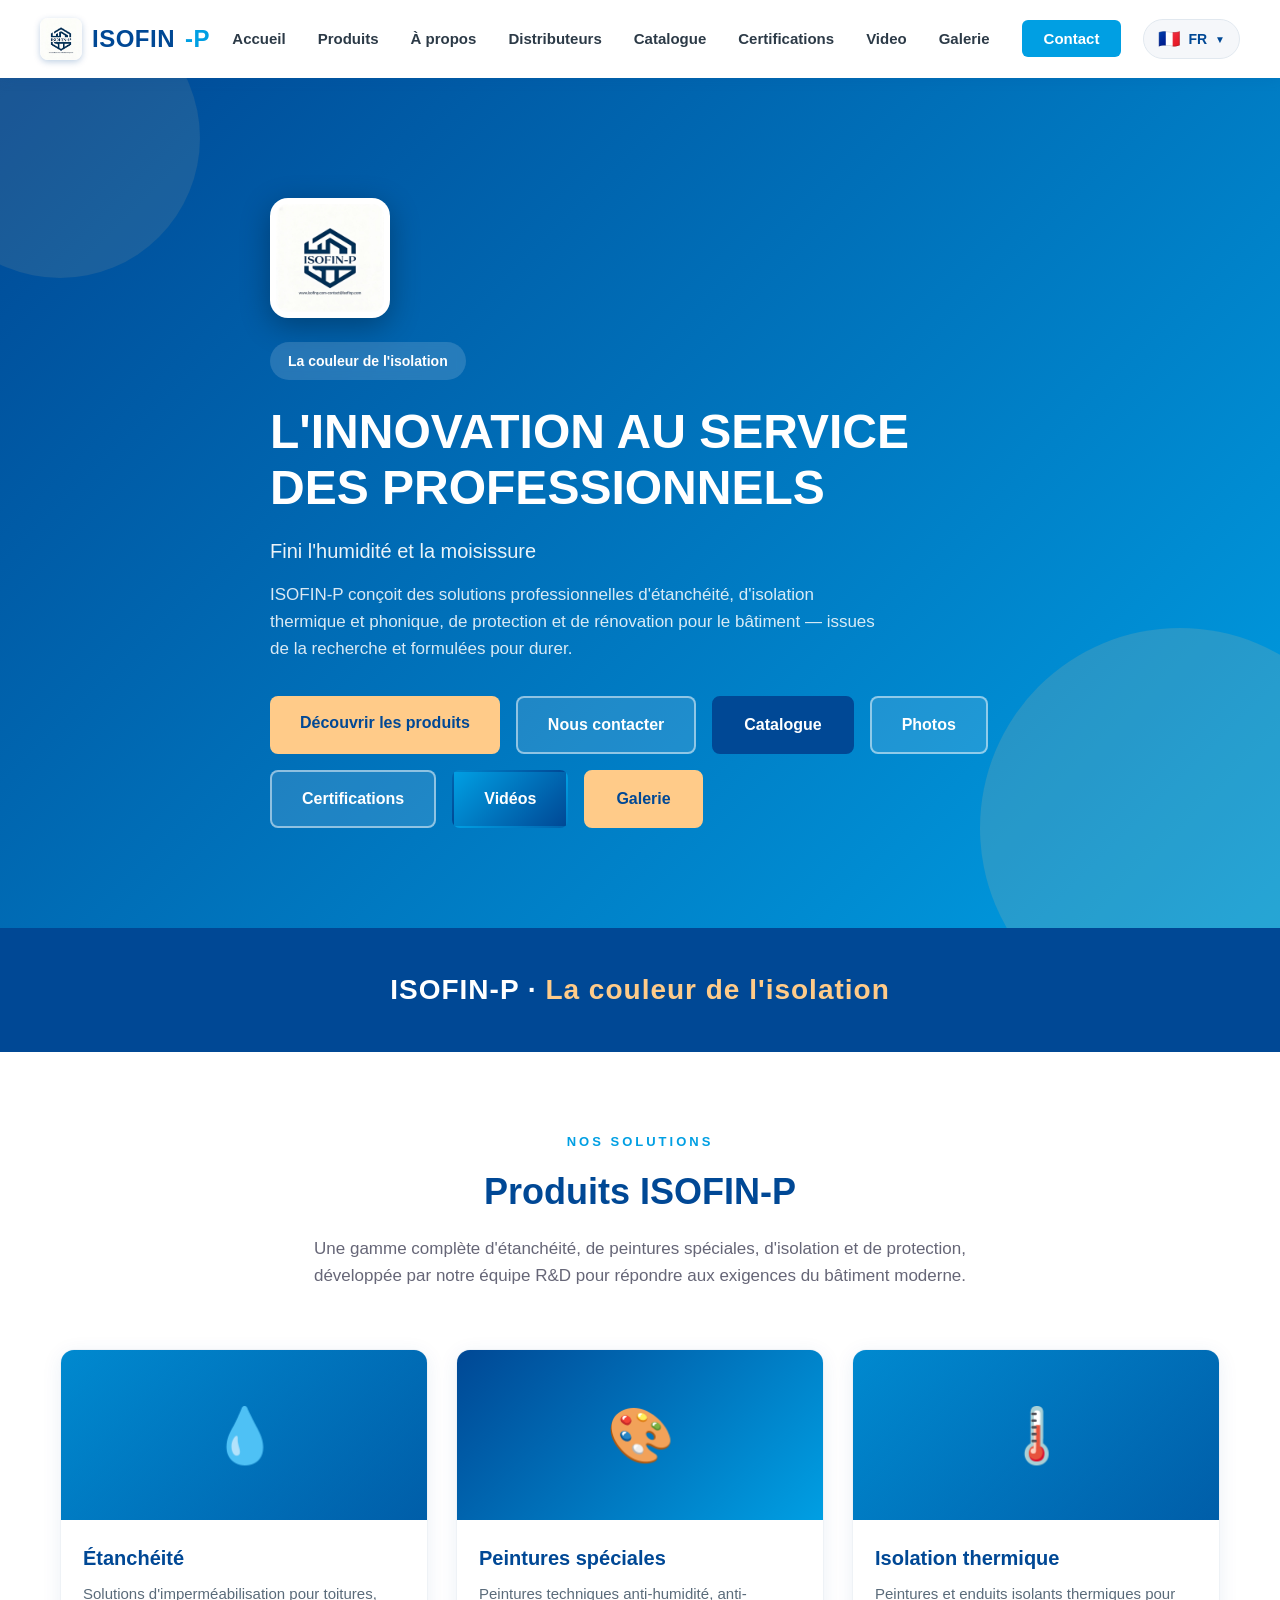
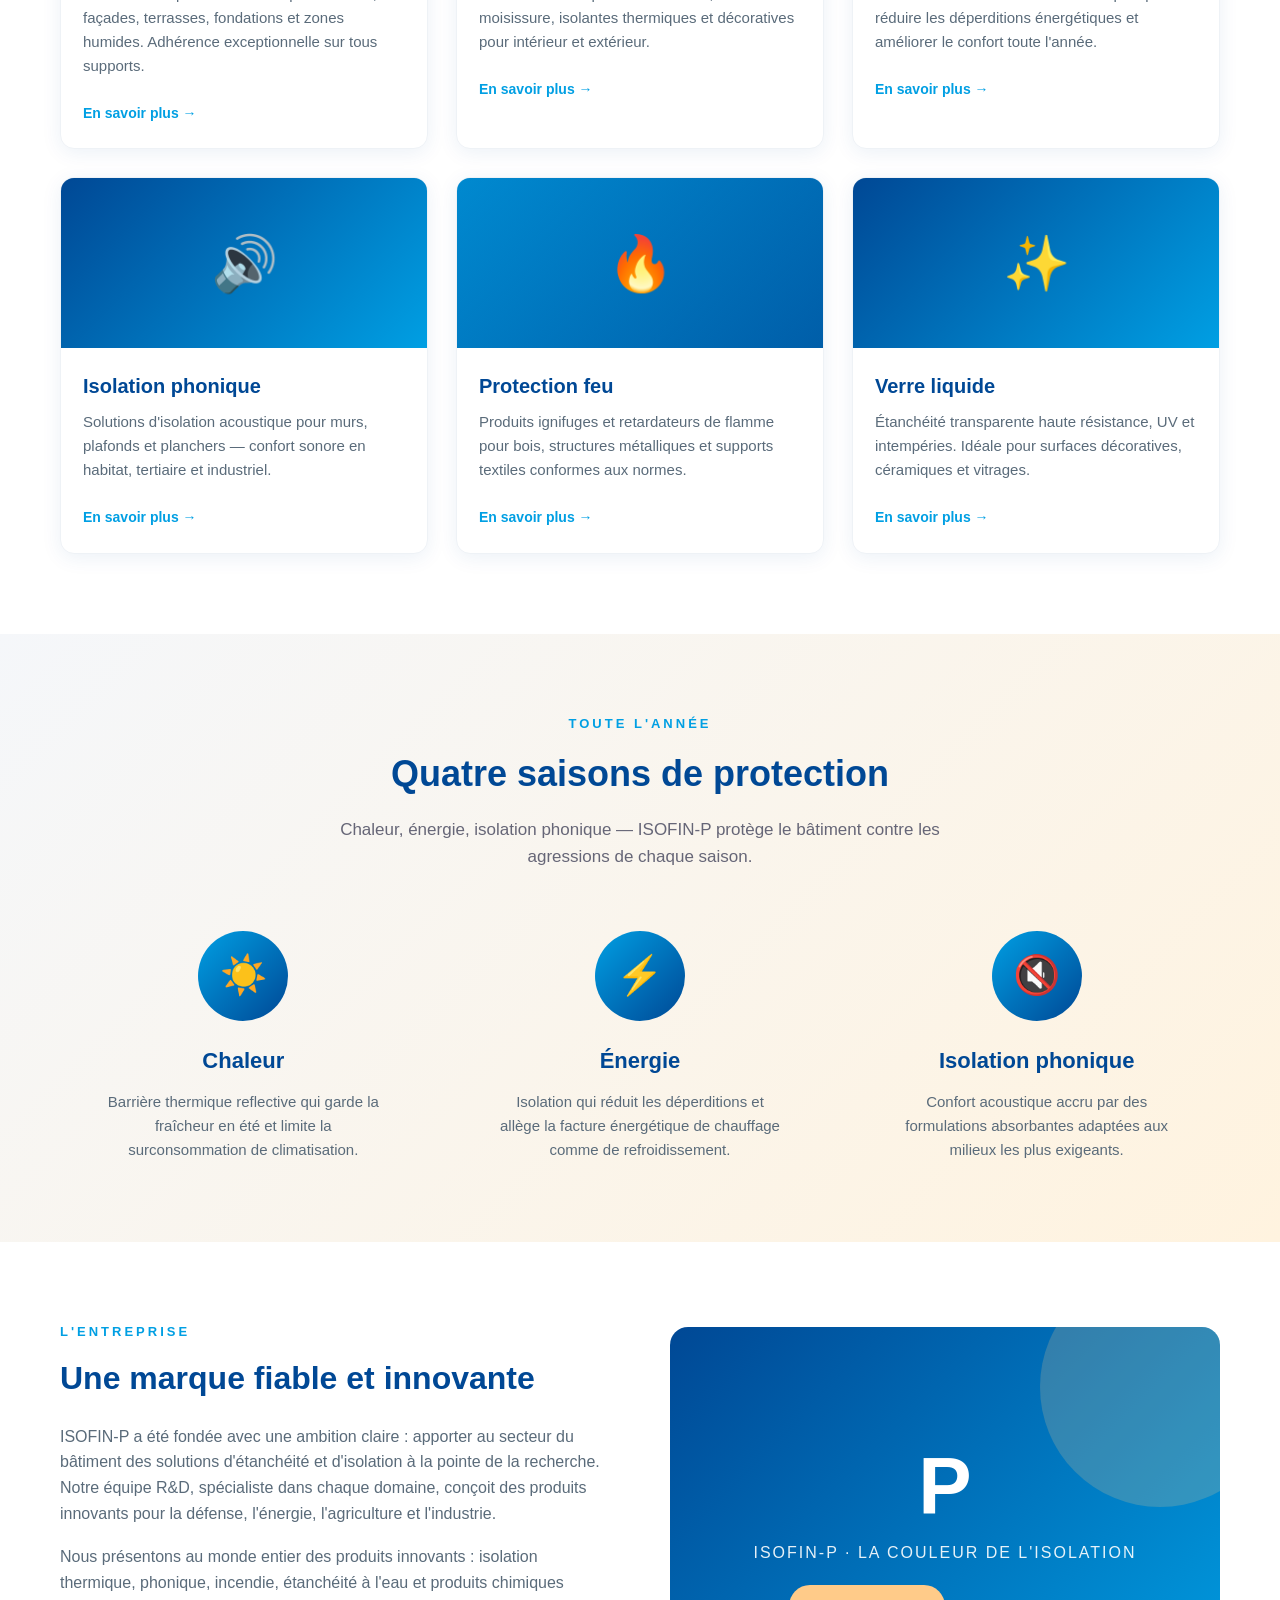
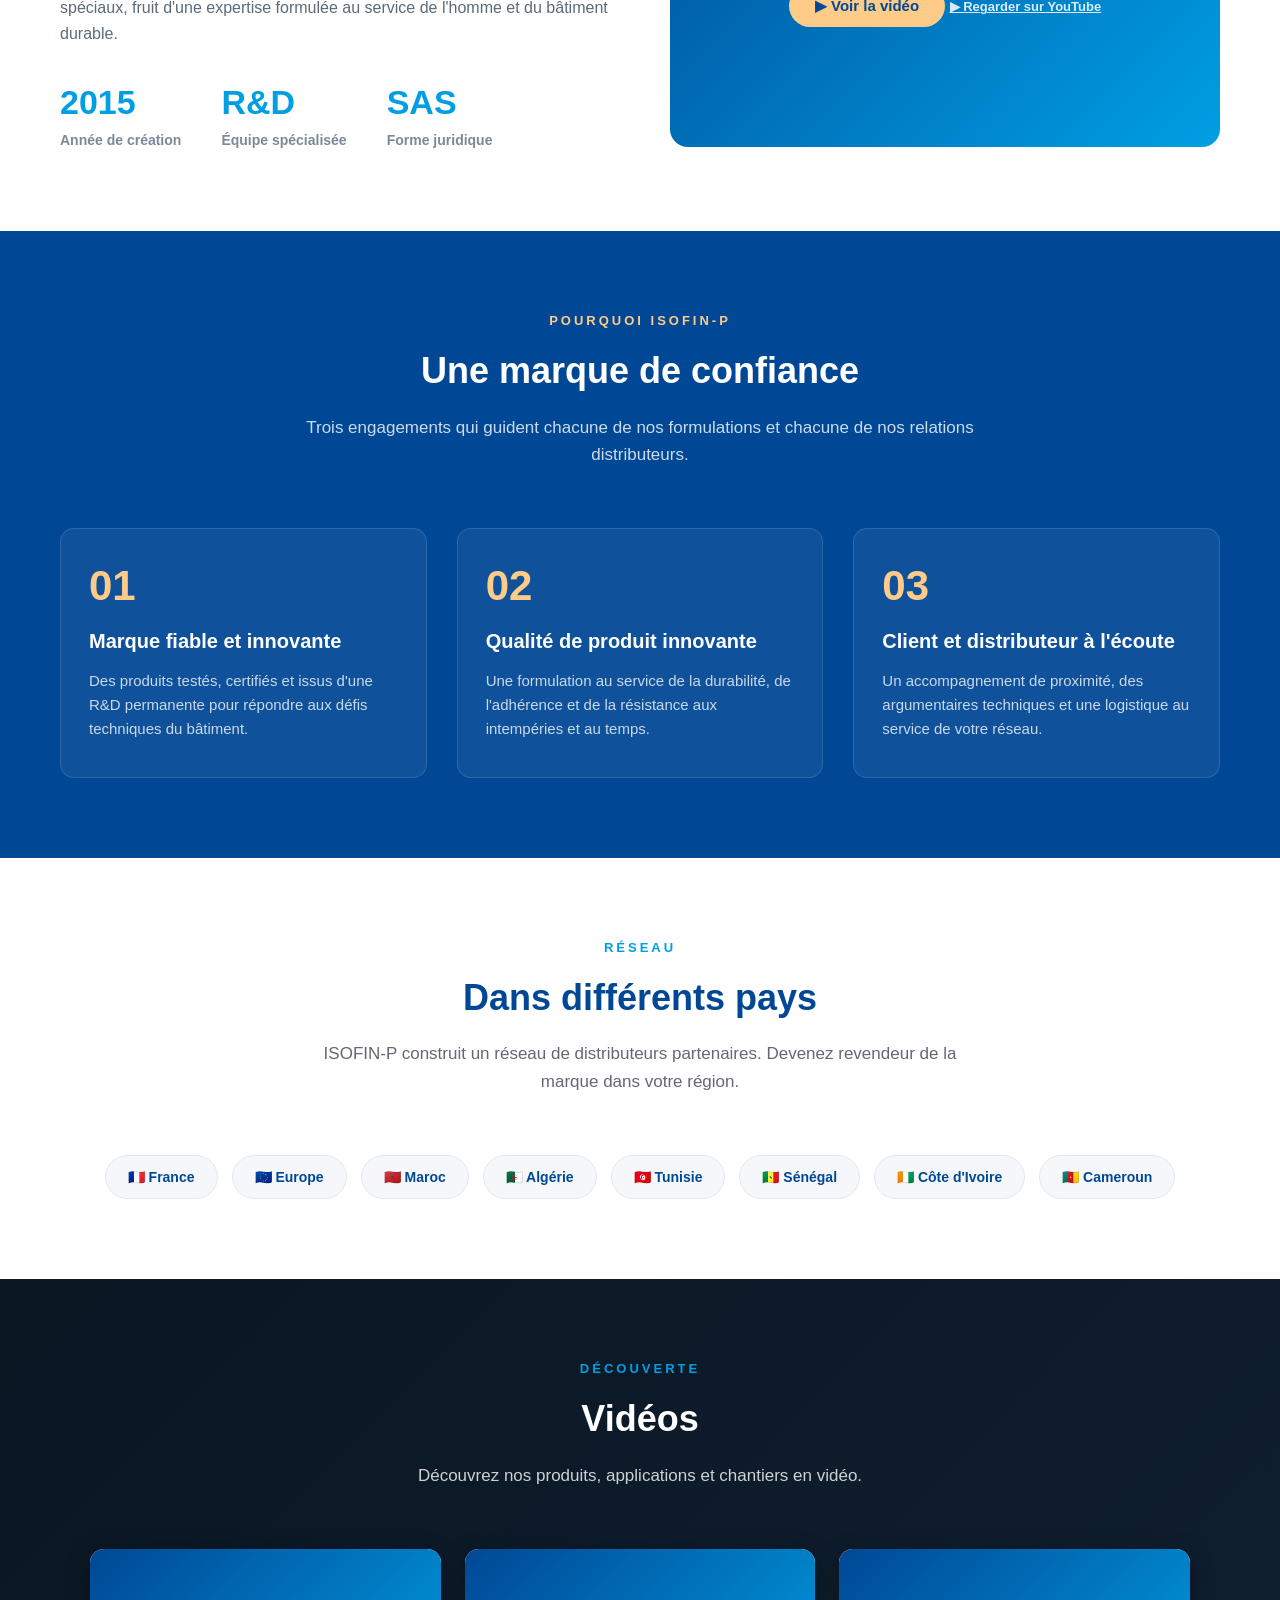
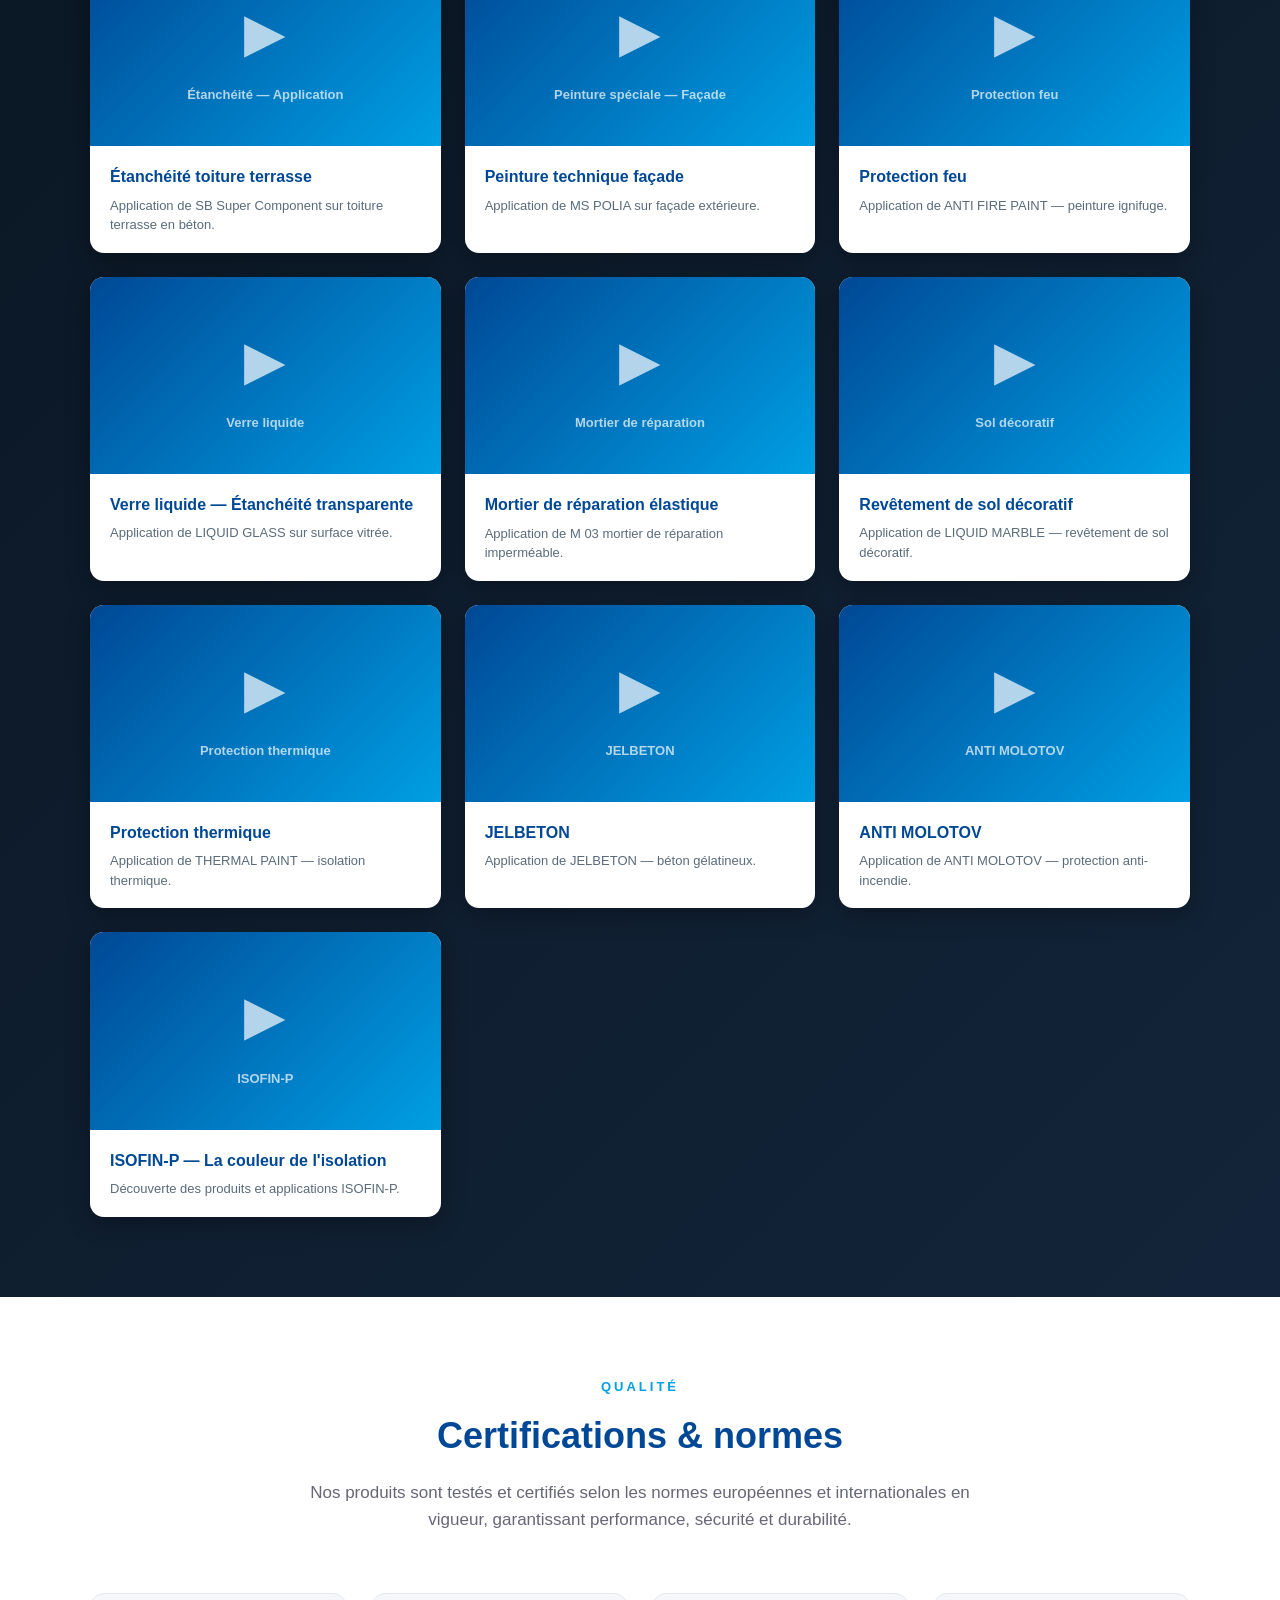
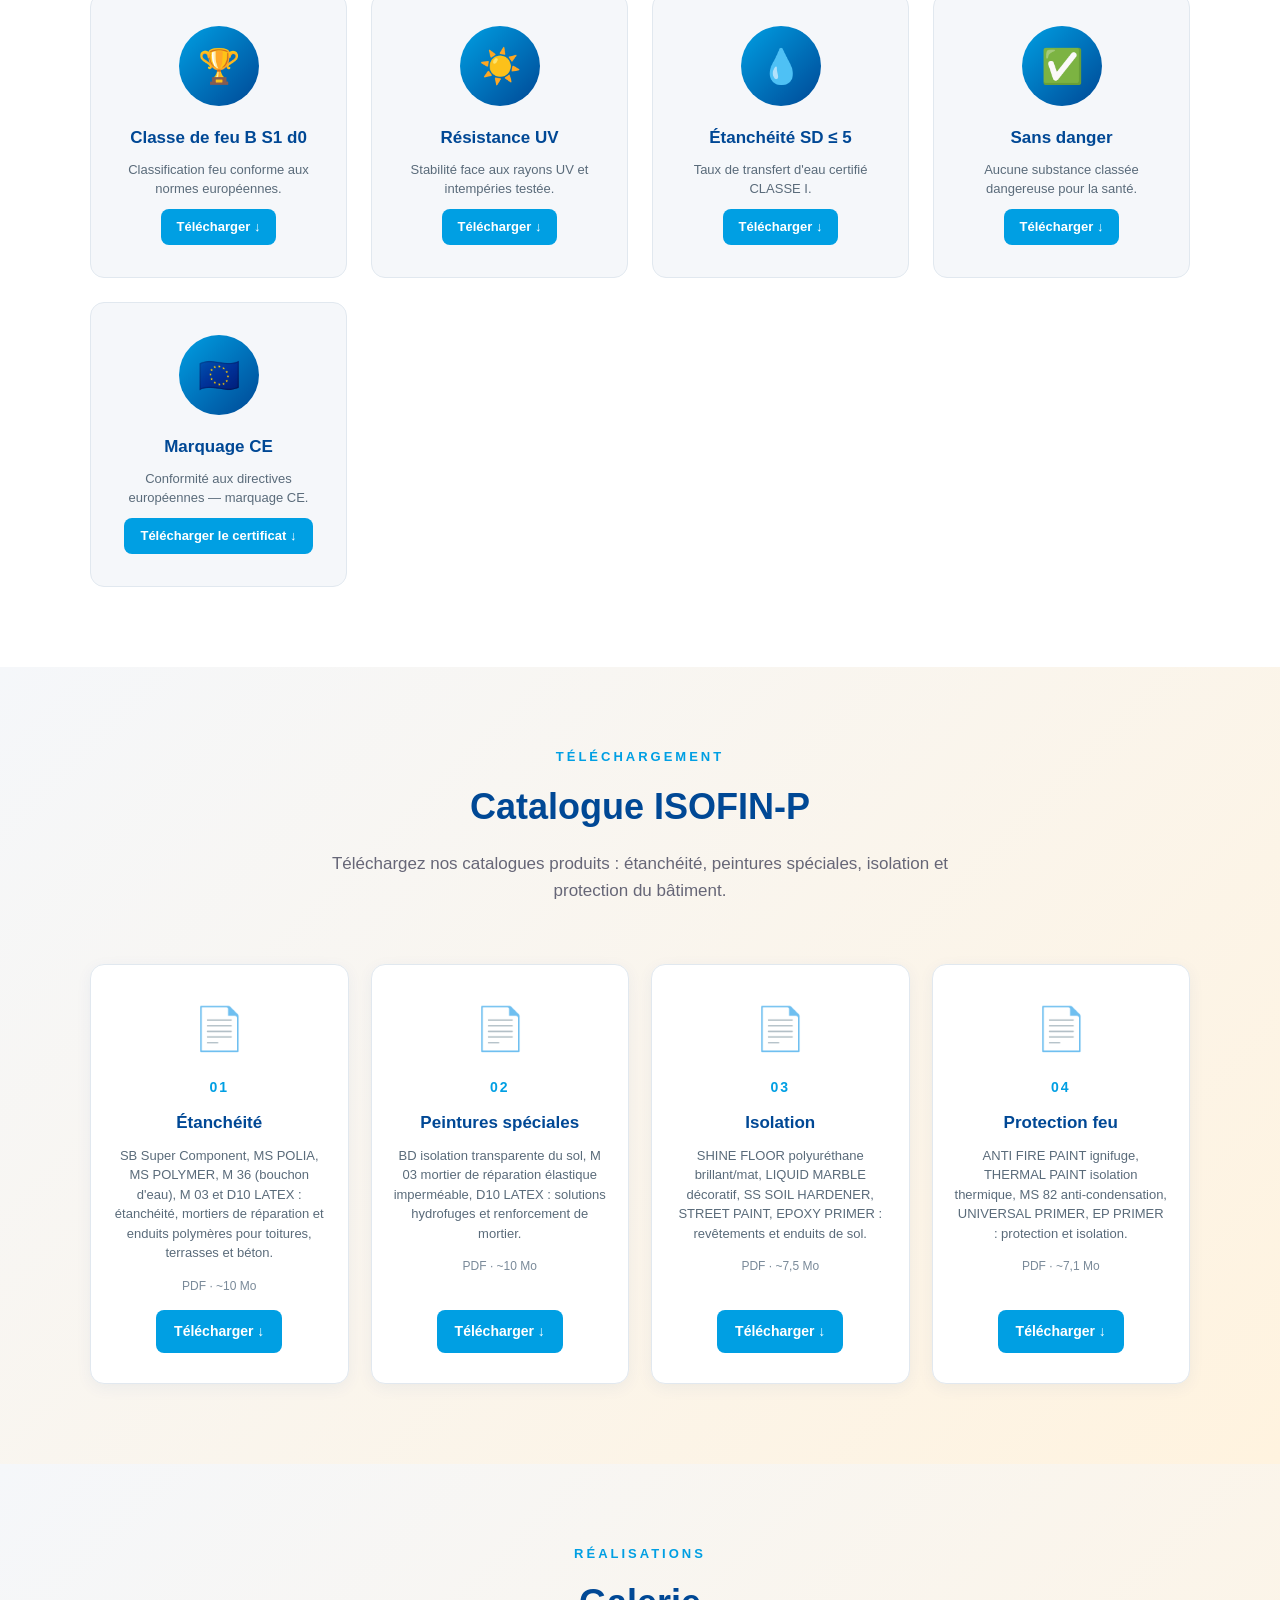
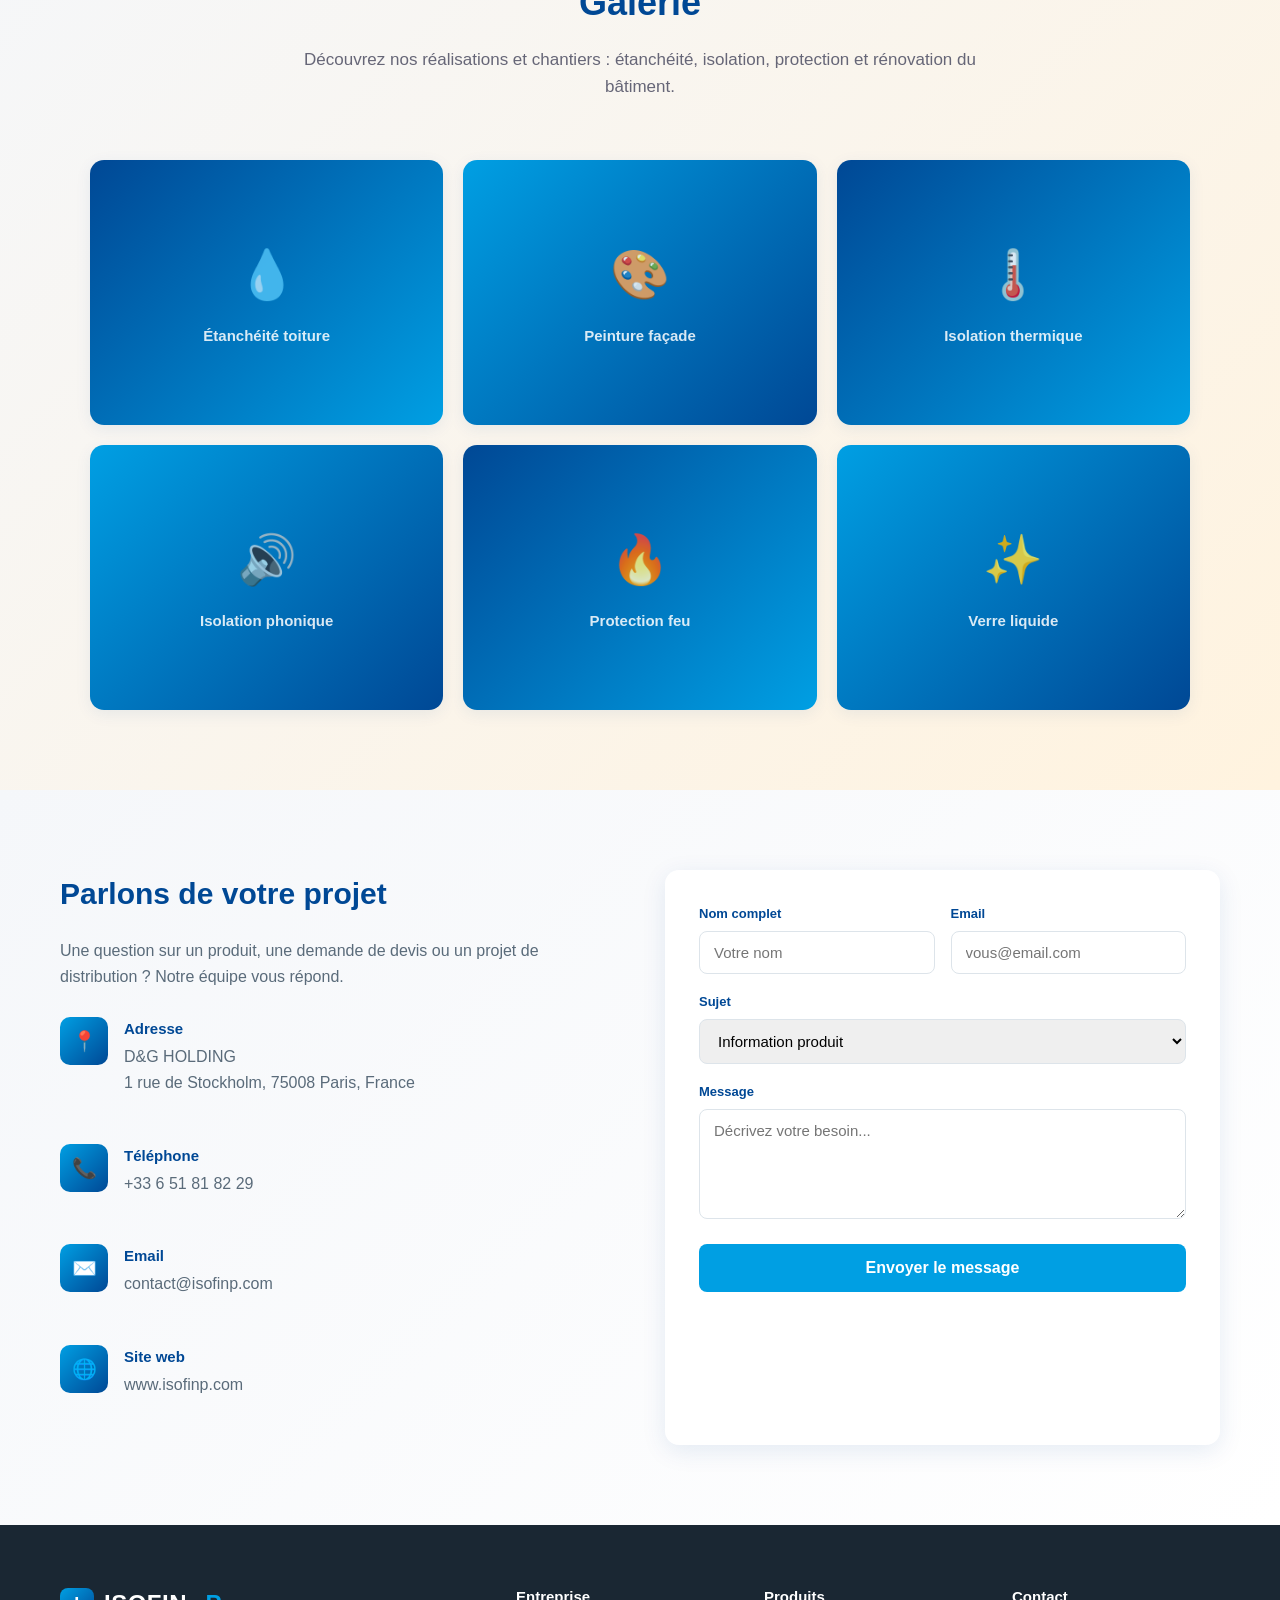
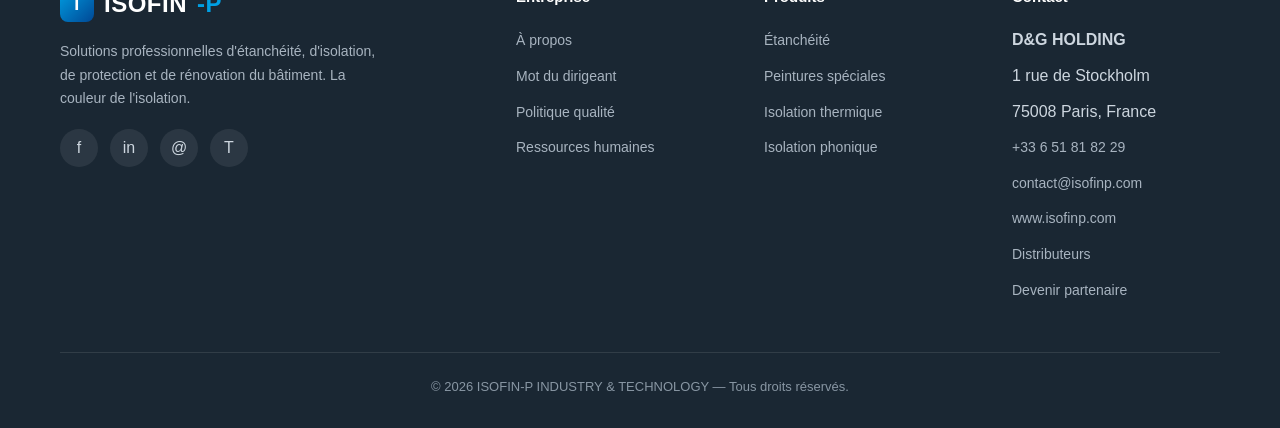
==== commit a6b4ec77: "Update print statement from 'Hello' to 'Goodbye'" ====
--- a/index.html
+++ b/index.html
@@ -699,22 +699,24 @@
         <p data-i18n="cer1_d">Classification feu conforme aux normes européennes.</p>
         <span style="margin-top:10px;background:var(--bleu-cyan);color:#fff;padding:8px 16px;border-radius:8px;font-weight:700;font-size:13px" data-i18n="cer1_dl">Télécharger ↓</span>
       </a>
-      <div class="certif-card">
+      <a href="certification-resistance-uv.pdf" download class="certif-card" style="text-decoration:none;color:inherit;display:flex;flex-direction:column;align-items:center">
         <div class="certif-badge">☀️</div>
         <h3 data-i18n="cer2_t">Résistance UV</h3>
         <p data-i18n="cer2_d">Stabilité face aux rayons UV et intempéries testée.</p>
-      </div>
+        <span style="margin-top:10px;background:var(--bleu-cyan);color:#fff;padding:8px 16px;border-radius:8px;font-weight:700;font-size:13px" data-i18n="cer2_dl">Télécharger ↓</span>
+      </a>
       <a href="certification-etancheite-sd5.pdf" download class="certif-card" style="text-decoration:none;color:inherit;display:flex;flex-direction:column;align-items:center">
         <div class="certif-badge">💧</div>
         <h3 data-i18n="cer3_t">Étanchéité SD ≤ 5</h3>
         <p data-i18n="cer3_d">Taux de transfert d'eau certifié CLASSE I.</p>
         <span style="margin-top:10px;background:var(--bleu-cyan);color:#fff;padding:8px 16px;border-radius:8px;font-weight:700;font-size:13px" data-i18n="cer3_dl">Télécharger ↓</span>
       </a>
-      <div class="certif-card">
+      <a href="certification-sans-danger.pdf" download class="certif-card" style="text-decoration:none;color:inherit;display:flex;flex-direction:column;align-items:center">
         <div class="certif-badge">✅</div>
         <h3 data-i18n="cer4_t">Sans danger</h3>
         <p data-i18n="cer4_d">Aucune substance classée dangereuse pour la santé.</p>
-      </div>
+        <span style="margin-top:10px;background:var(--bleu-cyan);color:#fff;padding:8px 16px;border-radius:8px;font-weight:700;font-size:13px" data-i18n="cer4_dl">Télécharger ↓</span>
+      </a>
       <a href="certification-ce-isofinp.pdf" download target="_blank" class="certif-card" style="text-decoration:none;color:inherit;display:flex;flex-direction:column;align-items:center">
         <div class="certif-badge">🇪🇺</div>
         <h3 data-i18n="cer5_t">Marquage CE</h3>
@@ -949,7 +951,7 @@
     v2_t:"Qualité de produit innovante",v2_d:"Une formulation au service de la durabilité, de l'adhérence et de la résistance aux intempéries et au temps.",
     v3_t:"Client et distributeur à l'écoute",v3_d:"Un accompagnement de proximité, des argumentaires techniques et une logistique au service de votre réseau.",
     dist_petit:"Réseau",dist_titre:"Dans différents pays",dist_desc:"ISOFIN-P construit un réseau de distributeurs partenaires. Devenez revendeur de la marque dans votre région.",
-    ct_titre:"Parlons de votre projet",cat_petit:"Téléchargement",cat_titre:"Catalogue ISOFIN-P",cat_desc:"Téléchargez nos catalogues produits : étanchéité, peintures spéciales, isolation et protection du bâtiment.",cat1_t:"Étanchéité",cat1_d:"SB Super Component, MS POLIA, MS POLYMER, M 36 (bouchon d'eau), M 03 et D10 LATEX : étanchéité, mortiers de réparation et enduits polymères pour toitures, terrasses et béton.",cat2_t:"Peintures spéciales",cat2_d:"BD isolation transparente du sol, M 03 mortier de réparation élastique imperméable, D10 LATEX : solutions hydrofuges et renforcement de mortier.",cat3_t:"Isolation",cat3_d:"SHINE FLOOR polyuréthane brillant/mat, LIQUID MARBLE décoratif, SS SOIL HARDENER, STREET PAINT, EPOXY PRIMER : revêtements et enduits de sol.",cat4_t:"Protection feu",cat4_d:"ANTI FIRE PAINT ignifuge, THERMAL PAINT isolation thermique, MS 82 anti-condensation, UNIVERSAL PRIMER, EP PRIMER : protection et isolation.",cat_telecharger:"Télécharger ↓",cat_telecharger_b:"Télécharger ↓",cat_telecharger_c:"Télécharger ↓",cat_telecharger_d:"Télécharger ↓",gal_petit:"Notre gamme",gal_titre:"Produits ISOFIN-P",gal_desc:"Découvrez nos réalisations et chantiers : étanchéité, isolation, protection et rénovation du bâtiment.",gal1:"Étanchéité toiture",gal1_leg:"Étanchéité toiture terrasse",gal1_voir:"Télécharger les photos ↓",gal2:"Peinture façade",gal2_leg:"Peinture technique façade",gal3:"Isolation thermique",gal3_leg:"Isolation thermique intérieure",gal4:"Isolation phonique",gal4_leg:"Isolation acoustique mural",gal5:"Protection feu",gal5_leg:"Traitement ignifuge structure",gal6:"Verre liquide",gal6_leg:"Étanchéité transparente vitrage",gal_dl:"📥 Télécharger",gal_dl_b:"📥 Télécharger",gal_dl_c:"📥 Télécharger",gal_dl_d:"📥 Télécharger",gal_dl_e:"📥 Télécharger",gal_dl_f:"📥 Télécharger",cer_petit:"Qualité",cer_titre:"Certifications & normes",cer_desc:"Nos produits sont testés et certifiés selon les normes européennes et internationales en vigueur, garantissant performance, sécurité et durabilité.",cer1_t:"Classe de feu B S1 d0",cer1_d:"Classification feu conforme aux normes européennes.",cer1_dl:"Télécharger ↓",cer2_t:"Résistance UV",cer2_d:"Stabilité face aux rayons UV et intempéries testée.",cer3_t:"Étanchéité SD ≤ 5",cer3_d:"Taux de transfert d'eau certifié CLASSE I.",cer3_dl:"Télécharger ↓",cer4_t:"Sans danger",cer4_d:"Aucune substance classée dangereuse pour la santé.",cer5_t:"Marquage CE",cer5_d:"Conformité aux directives européennes — marquage CE.",cer5_dl:"Télécharger le certificat ↓",vid_petit:"Découverte",vid_titre:"Vidéos",vid_desc:"Découvrez nos produits, applications et chantiers en vidéo.",vid1_t:"Étanchéité — Application",vid1_h:"Étanchéité toiture terrasse",vid1_d:"Application de SB Super Component sur toiture terrasse en béton.",vid2_t:"Peinture spéciale — Façade",vid2_h:"Peinture technique façade",vid2_d:"Application de MS POLIA sur façade extérieure.",vid3_t:"Isolation thermique",vid3_h:"Isolation thermique intérieure",vid3_d:"Application de THERMAL PAINT sur mur intérieur.",vid4_t:"Protection feu",vid4_h:"Protection feu",vid4_d:"Application de ANTI FIRE PAINT — peinture ignifuge.",vid5_t:"Verre liquide",vid5_h:"Verre liquide — Étanchéité transparente",vid5_d:"Application de LIQUID GLASS sur surface vitrée.",vid6_t:"Mortier de réparation",vid6_h:"Mortier de réparation élastique",vid6_d:"Application de M 03 mortier de réparation imperméable.",vid7_t:"Sol décoratif",vid7_h:"Revêtement de sol décoratif",vid7_d:"Application de LIQUID MARBLE — revêtement de sol décoratif.",vid8_t:"Protection thermique",vid8_h:"Protection thermique",vid8_d:"Application de THERMAL PAINT — isolation thermique.",vid9_t:"JELBETON",vid9_h:"JELBETON",vid9_d:"Application de JELBETON — béton gélatineux.",vid10_t:"ANTI MOLOTOV",vid10_h:"ANTI MOLOTOV",vid10_d:"Application de ANTI MOLOTOV — protection anti-incendie.",vid11_t:"ISOFIN-P",vid11_h:"ISOFIN-P — La couleur de l'isolation",vid11_d:"Découverte des produits et applications ISOFIN-P.",gal_petit:"Réalisations",gal_titre:"Galerie",gal_desc:"Découvrez nos réalisations et chantiers : étanchéité, isolation, protection et rénovation du bâtiment.",gal1:"Étanchéité toiture",gal1_leg:"Étanchéité toiture terrasse",gal2:"Peinture façade",gal2_leg:"Peinture technique façade",gal3:"Isolation thermique",gal3_leg:"Isolation thermique intérieure",gal4:"Isolation phonique",gal4_leg:"Isolation acoustique mural",gal5:"Protection feu",gal5_leg:"Traitement ignifuge structure",gal6:"Verre liquide",gal6_leg:"Étanchéité transparente vitrage",vid_badge:"LA COULEUR DE L'ISOLATION",ge_petit:"Réalisations",ge_titre:"Galerie photos",ge_desc:"Sélection de photos de chantiers : application de membranes, enduits et solutions d'étanchéité ISOFIN-P.",ct_desc:"Une question sur un produit, une demande de devis ou un projet de distribution ? Notre équipe vous répond.",
+    ct_titre:"Parlons de votre projet",cat_petit:"Téléchargement",cat_titre:"Catalogue ISOFIN-P",cat_desc:"Téléchargez nos catalogues produits : étanchéité, peintures spéciales, isolation et protection du bâtiment.",cat1_t:"Étanchéité",cat1_d:"SB Super Component, MS POLIA, MS POLYMER, M 36 (bouchon d'eau), M 03 et D10 LATEX : étanchéité, mortiers de réparation et enduits polymères pour toitures, terrasses et béton.",cat2_t:"Peintures spéciales",cat2_d:"BD isolation transparente du sol, M 03 mortier de réparation élastique imperméable, D10 LATEX : solutions hydrofuges et renforcement de mortier.",cat3_t:"Isolation",cat3_d:"SHINE FLOOR polyuréthane brillant/mat, LIQUID MARBLE décoratif, SS SOIL HARDENER, STREET PAINT, EPOXY PRIMER : revêtements et enduits de sol.",cat4_t:"Protection feu",cat4_d:"ANTI FIRE PAINT ignifuge, THERMAL PAINT isolation thermique, MS 82 anti-condensation, UNIVERSAL PRIMER, EP PRIMER : protection et isolation.",cat_telecharger:"Télécharger ↓",cat_telecharger_b:"Télécharger ↓",cat_telecharger_c:"Télécharger ↓",cat_telecharger_d:"Télécharger ↓",gal_petit:"Notre gamme",gal_titre:"Produits ISOFIN-P",gal_desc:"Découvrez nos réalisations et chantiers : étanchéité, isolation, protection et rénovation du bâtiment.",gal1:"Étanchéité toiture",gal1_leg:"Étanchéité toiture terrasse",gal1_voir:"Télécharger les photos ↓",gal2:"Peinture façade",gal2_leg:"Peinture technique façade",gal3:"Isolation thermique",gal3_leg:"Isolation thermique intérieure",gal4:"Isolation phonique",gal4_leg:"Isolation acoustique mural",gal5:"Protection feu",gal5_leg:"Traitement ignifuge structure",gal6:"Verre liquide",gal6_leg:"Étanchéité transparente vitrage",gal_dl:"📥 Télécharger",gal_dl_b:"📥 Télécharger",gal_dl_c:"📥 Télécharger",gal_dl_d:"📥 Télécharger",gal_dl_e:"📥 Télécharger",gal_dl_f:"📥 Télécharger",cer_petit:"Qualité",cer_titre:"Certifications & normes",cer_desc:"Nos produits sont testés et certifiés selon les normes européennes et internationales en vigueur, garantissant performance, sécurité et durabilité.",cer1_t:"Classe de feu B S1 d0",cer1_d:"Classification feu conforme aux normes européennes.",cer1_dl:"Télécharger ↓",cer2_t:"Résistance UV",cer2_d:"Stabilité face aux rayons UV et intempéries testée.",cer2_dl:"Télécharger ↓",cer3_t:"Étanchéité SD ≤ 5",cer3_d:"Taux de transfert d'eau certifié CLASSE I.",cer3_dl:"Télécharger ↓",cer4_t:"Sans danger",cer4_d:"Aucune substance classée dangereuse pour la santé.",cer4_dl:"Télécharger ↓",cer5_t:"Marquage CE",cer5_d:"Conformité aux directives européennes — marquage CE.",cer5_dl:"Télécharger le certificat ↓",vid_petit:"Découverte",vid_titre:"Vidéos",vid_desc:"Découvrez nos produits, applications et chantiers en vidéo.",vid1_t:"Étanchéité — Application",vid1_h:"Étanchéité toiture terrasse",vid1_d:"Application de SB Super Component sur toiture terrasse en béton.",vid2_t:"Peinture spéciale — Façade",vid2_h:"Peinture technique façade",vid2_d:"Application de MS POLIA sur façade extérieure.",vid3_t:"Isolation thermique",vid3_h:"Isolation thermique intérieure",vid3_d:"Application de THERMAL PAINT sur mur intérieur.",vid4_t:"Protection feu",vid4_h:"Protection feu",vid4_d:"Application de ANTI FIRE PAINT — peinture ignifuge.",vid5_t:"Verre liquide",vid5_h:"Verre liquide — Étanchéité transparente",vid5_d:"Application de LIQUID GLASS sur surface vitrée.",vid6_t:"Mortier de réparation",vid6_h:"Mortier de réparation élastique",vid6_d:"Application de M 03 mortier de réparation imperméable.",vid7_t:"Sol décoratif",vid7_h:"Revêtement de sol décoratif",vid7_d:"Application de LIQUID MARBLE — revêtement de sol décoratif.",vid8_t:"Protection thermique",vid8_h:"Protection thermique",vid8_d:"Application de THERMAL PAINT — isolation thermique.",vid9_t:"JELBETON",vid9_h:"JELBETON",vid9_d:"Application de JELBETON — béton gélatineux.",vid10_t:"ANTI MOLOTOV",vid10_h:"ANTI MOLOTOV",vid10_d:"Application de ANTI MOLOTOV — protection anti-incendie.",vid11_t:"ISOFIN-P",vid11_h:"ISOFIN-P — La couleur de l'isolation",vid11_d:"Découverte des produits et applications ISOFIN-P.",gal_petit:"Réalisations",gal_titre:"Galerie",gal_desc:"Découvrez nos réalisations et chantiers : étanchéité, isolation, protection et rénovation du bâtiment.",gal1:"Étanchéité toiture",gal1_leg:"Étanchéité toiture terrasse",gal2:"Peinture façade",gal2_leg:"Peinture technique façade",gal3:"Isolation thermique",gal3_leg:"Isolation thermique intérieure",gal4:"Isolation phonique",gal4_leg:"Isolation acoustique mural",gal5:"Protection feu",gal5_leg:"Traitement ignifuge structure",gal6:"Verre liquide",gal6_leg:"Étanchéité transparente vitrage",vid_badge:"LA COULEUR DE L'ISOLATION",ge_petit:"Réalisations",ge_titre:"Galerie photos",ge_desc:"Sélection de photos de chantiers : application de membranes, enduits et solutions d'étanchéité ISOFIN-P.",ct_desc:"Une question sur un produit, une demande de devis ou un projet de distribution ? Notre équipe vous répond.",
     ct_adresse:"Adresse",ct_adresse_v:"D&G HOLDING<br>1 rue de Stockholm, 75008 Paris, France",
     ct_tel:"Téléphone",ct_email:"Email",ct_web:"Site web",ct_ent:"Entreprise",
     f_nom:"Nom complet",f_nom_ph:"Votre nom",f_email:"Email",f_email_ph:"vous@email.com",f_sujet:"Sujet",
@@ -992,7 +994,7 @@
     v2_t:"Innovative product quality",v2_d:"A formulation serving durability, adhesion and resistance to weather and time.",
     v3_t:"Customer- and dealer-friendly",v3_d:"Local support, technical arguments and logistics at the service of your network.",
     dist_petit:"Network",dist_titre:"In different countries",dist_desc:"ISOFIN-P is building a network of partner distributors. Become a brand reseller in your region.",
-    ct_titre:"Let's talk about your project",cat_petit:"Download",cat_titre:"ISOFIN-P Catalogue",cat_desc:"Download our product catalogues: waterproofing, special paints, insulation and building protection.",cat1_t:"Waterproofing",cat1_d:"SB Super Component, MS POLIA, MS POLYMER, M 36 (water plug), M 03 and D10 LATEX: waterproofing, repair mortars and polymer coatings for roofs, terraces and concrete.",cat2_t:"Special paints",cat2_d:"BD transparent floor insulation, M 03 elastic waterproof repair mortar, D10 LATEX: water-repellent solutions and mortar reinforcement.",cat3_t:"Insulation",cat3_d:"SHINE FLOOR glossy/matte polyurethane, LIQUID MARBLE decorative, SS SOIL HARDENER, STREET PAINT, EPOXY PRIMER: floor coatings and renders.",cat4_t:"Fire protection",cat4_d:"ANTI FIRE PAINT fire-retardant, THERMAL PAINT thermal insulation, MS 82 anti-condensation, UNIVERSAL PRIMER, EP PRIMER: protection and insulation.",cat_telecharger:"Download ↓",cat_telecharger_b:"Download ↓",cat_telecharger_c:"Download ↓",cat_telecharger_d:"Download ↓",gal_petit:"Our range",gal_titre:"ISOFIN-P Products",gal_desc:"Discover our projects and work sites: waterproofing, insulation, protection and building renovation.",gal1:"Roof waterproofing",gal1_leg:"Roof terrace waterproofing",gal1_voir:"Download photos ↓",gal2:"Facade paint",gal2_leg:"Technical facade paint",gal3:"Thermal insulation",gal3_leg:"Interior thermal insulation",gal4:"Acoustic insulation",gal4_leg:"Wall acoustic insulation",gal5:"Fire protection",gal5_leg:"Fireproofing treatment structure",gal6:"Liquid glass",gal6_leg:"Transparent glazing waterproofing",gal_dl:"📥 Download",gal_dl_b:"📥 Download",gal_dl_c:"📥 Download",gal_dl_d:"📥 Download",gal_dl_e:"📥 Download",gal_dl_f:"📥 Download",cer_petit:"Quality",cer_titre:"Certifications & standards",cer_desc:"Our products are tested and certified to current European and international standards, ensuring performance, safety and durability.",cer1_t:"Fire class B S1 d0",cer1_d:"Fire classification compliant with European standards.",cer1_dl:"Download ↓",cer2_t:"UV resistance",cer2_d:"Stability against UV rays and weathering tested.",cer3_t:"Waterproofing SD ≤ 5",cer3_d:"Water transfer rate certified CLASS I.",cer3_dl:"Download ↓",cer4_t:"Hazard-free",cer4_d:"No substances classified as hazardous to health.",cer5_t:"CE marking",cer5_d:"Compliance with European directives — CE marking.",cer5_dl:"Download certificate ↓",vid_petit:"Discover",vid_titre:"Videos",vid_desc:"Discover our products, applications and work sites on video.",vid1_t:"Waterproofing — Application",vid1_h:"Roof terrace waterproofing",vid1_d:"Application of SB Super Component on concrete roof terrace.",vid2_t:"Special paint — Facade",vid2_h:"Technical facade paint",vid2_d:"Application of MS POLIA on exterior facade.",vid3_t:"Thermal insulation",vid3_h:"Interior thermal insulation",vid3_d:"Application of THERMAL PAINT on interior wall.",vid4_t:"Fire protection",vid4_h:"Fire protection",vid4_d:"Application of ANTI FIRE PAINT — fire-retardant paint.",vid5_t:"Liquid glass",vid5_h:"Liquid glass — Transparent waterproofing",vid5_d:"Application of LIQUID GLASS on glazed surface.",vid6_t:"Repair mortar",vid6_h:"Elastic repair mortar",vid6_d:"Application of M 03 waterproof repair mortar.",vid7_t:"Decorative floor",vid7_h:"Decorative floor coating",vid7_d:"Application of LIQUID MARBLE — decorative floor coating.",vid8_t:"Thermal protection",vid8_h:"Thermal protection",vid8_d:"Application of THERMAL PAINT — thermal insulation.",vid9_t:"JELBETON",vid9_h:"JELBETON",vid9_d:"Application of JELBETON — jelly concrete.",vid10_t:"ANTI MOLOTOV",vid10_h:"ANTI MOLOTOV",vid10_d:"Application of ANTI MOLOTOV — fire protection.",vid11_t:"ISOFIN-P",vid11_h:"ISOFIN-P — The color of insulation",vid11_d:"Discover ISOFIN-P products and applications.",gal_petit:"Projects",gal_titre:"Gallery",gal_desc:"Discover our projects and work sites: waterproofing, insulation, protection and building renovation.",gal1:"Roof waterproofing",gal1_leg:"Roof terrace waterproofing",gal2:"Facade paint",gal2_leg:"Technical facade paint",gal3:"Thermal insulation",gal3_leg:"Interior thermal insulation",gal4:"Acoustic insulation",gal4_leg:"Wall acoustic insulation",gal5:"Fire protection",gal5_leg:"Fireproofing treatment structure",gal6:"Liquid glass",gal6_leg:"Transparent glazing waterproofing",vid_badge:"THE COLOR OF INSULATION",ge_petit:"Projects",ge_titre:"Photo gallery",ge_desc:"Selection of work site photos: application of membranes, coatings and ISOFIN-P waterproofing solutions.",ct_desc:"A question about a product, a quote request or a distribution project? Our team will answer you.",
+    ct_titre:"Let's talk about your project",cat_petit:"Download",cat_titre:"ISOFIN-P Catalogue",cat_desc:"Download our product catalogues: waterproofing, special paints, insulation and building protection.",cat1_t:"Waterproofing",cat1_d:"SB Super Component, MS POLIA, MS POLYMER, M 36 (water plug), M 03 and D10 LATEX: waterproofing, repair mortars and polymer coatings for roofs, terraces and concrete.",cat2_t:"Special paints",cat2_d:"BD transparent floor insulation, M 03 elastic waterproof repair mortar, D10 LATEX: water-repellent solutions and mortar reinforcement.",cat3_t:"Insulation",cat3_d:"SHINE FLOOR glossy/matte polyurethane, LIQUID MARBLE decorative, SS SOIL HARDENER, STREET PAINT, EPOXY PRIMER: floor coatings and renders.",cat4_t:"Fire protection",cat4_d:"ANTI FIRE PAINT fire-retardant, THERMAL PAINT thermal insulation, MS 82 anti-condensation, UNIVERSAL PRIMER, EP PRIMER: protection and insulation.",cat_telecharger:"Download ↓",cat_telecharger_b:"Download ↓",cat_telecharger_c:"Download ↓",cat_telecharger_d:"Download ↓",gal_petit:"Our range",gal_titre:"ISOFIN-P Products",gal_desc:"Discover our projects and work sites: waterproofing, insulation, protection and building renovation.",gal1:"Roof waterproofing",gal1_leg:"Roof terrace waterproofing",gal1_voir:"Download photos ↓",gal2:"Facade paint",gal2_leg:"Technical facade paint",gal3:"Thermal insulation",gal3_leg:"Interior thermal insulation",gal4:"Acoustic insulation",gal4_leg:"Wall acoustic insulation",gal5:"Fire protection",gal5_leg:"Fireproofing treatment structure",gal6:"Liquid glass",gal6_leg:"Transparent glazing waterproofing",gal_dl:"📥 Download",gal_dl_b:"📥 Download",gal_dl_c:"📥 Download",gal_dl_d:"📥 Download",gal_dl_e:"📥 Download",gal_dl_f:"📥 Download",cer_petit:"Quality",cer_titre:"Certifications & standards",cer_desc:"Our products are tested and certified to current European and international standards, ensuring performance, safety and durability.",cer1_t:"Fire class B S1 d0",cer1_d:"Fire classification compliant with European standards.",cer1_dl:"Download ↓",cer2_t:"UV resistance",cer2_d:"Stability against UV rays and weathering tested.",cer2_dl:"Download ↓",cer3_t:"Waterproofing SD ≤ 5",cer3_d:"Water transfer rate certified CLASS I.",cer3_dl:"Download ↓",cer4_t:"Hazard-free",cer4_d:"No substances classified as hazardous to health.",cer4_dl:"Download ↓",cer5_t:"CE marking",cer5_d:"Compliance with European directives — CE marking.",cer5_dl:"Download certificate ↓",vid_petit:"Discover",vid_titre:"Videos",vid_desc:"Discover our products, applications and work sites on video.",vid1_t:"Waterproofing — Application",vid1_h:"Roof terrace waterproofing",vid1_d:"Application of SB Super Component on concrete roof terrace.",vid2_t:"Special paint — Facade",vid2_h:"Technical facade paint",vid2_d:"Application of MS POLIA on exterior facade.",vid3_t:"Thermal insulation",vid3_h:"Interior thermal insulation",vid3_d:"Application of THERMAL PAINT on interior wall.",vid4_t:"Fire protection",vid4_h:"Fire protection",vid4_d:"Application of ANTI FIRE PAINT — fire-retardant paint.",vid5_t:"Liquid glass",vid5_h:"Liquid glass — Transparent waterproofing",vid5_d:"Application of LIQUID GLASS on glazed surface.",vid6_t:"Repair mortar",vid6_h:"Elastic repair mortar",vid6_d:"Application of M 03 waterproof repair mortar.",vid7_t:"Decorative floor",vid7_h:"Decorative floor coating",vid7_d:"Application of LIQUID MARBLE — decorative floor coating.",vid8_t:"Thermal protection",vid8_h:"Thermal protection",vid8_d:"Application of THERMAL PAINT — thermal insulation.",vid9_t:"JELBETON",vid9_h:"JELBETON",vid9_d:"Application of JELBETON — jelly concrete.",vid10_t:"ANTI MOLOTOV",vid10_h:"ANTI MOLOTOV",vid10_d:"Application of ANTI MOLOTOV — fire protection.",vid11_t:"ISOFIN-P",vid11_h:"ISOFIN-P — The color of insulation",vid11_d:"Discover ISOFIN-P products and applications.",gal_petit:"Projects",gal_titre:"Gallery",gal_desc:"Discover our projects and work sites: waterproofing, insulation, protection and building renovation.",gal1:"Roof waterproofing",gal1_leg:"Roof terrace waterproofing",gal2:"Facade paint",gal2_leg:"Technical facade paint",gal3:"Thermal insulation",gal3_leg:"Interior thermal insulation",gal4:"Acoustic insulation",gal4_leg:"Wall acoustic insulation",gal5:"Fire protection",gal5_leg:"Fireproofing treatment structure",gal6:"Liquid glass",gal6_leg:"Transparent glazing waterproofing",vid_badge:"THE COLOR OF INSULATION",ge_petit:"Projects",ge_titre:"Photo gallery",ge_desc:"Selection of work site photos: application of membranes, coatings and ISOFIN-P waterproofing solutions.",ct_desc:"A question about a product, a quote request or a distribution project? Our team will answer you.",
     ct_adresse:"Address",ct_adresse_v:"D&G HOLDING<br>1 rue de Stockholm, 75008 Paris, France",
     ct_tel:"Phone",ct_email:"Email",ct_web:"Website",ct_ent:"Company",
     f_nom:"Full name",f_nom_ph:"Your name",f_email:"Email",f_email_ph:"you@email.com",f_sujet:"Subject",
@@ -1035,7 +1037,7 @@
     v2_t:"Calidad de producto innovadora",v2_d:"Una formulación al servicio de la durabilidad, la adherencia y la resistencia a las intemperies y al tiempo.",
     v3_t:"Cliente y distribuidor atendidos",v3_d:"Acompañamiento de proximidad, argumentarios técnicos y una logística al servicio de su red.",
     dist_petit:"Red",dist_titre:"En distintos países",dist_desc:"ISOFIN-P construye una red de distribuidores socios. Conviértase en revendedor de la marca en su región.",
-    ct_titre:"Hablemos de su proyecto",cat_petit:"Descarga",cat_titre:"Catálogo ISOFIN-P",cat_desc:"Descargue nuestros catálogos de productos: impermeabilización, pinturas especiales, aislamiento y protección de edificios.",cat1_t:"Impermeabilización",cat1_d:"SB Super Component, MS POLIA, MS POLYMER, M 36 (tapón de agua), M 03 y D10 LATEX: impermeabilización, morteros de reparación y revestimientos poliméricos para cubiertas, terrazas y hormigón.",cat2_t:"Pinturas especiales",cat2_d:"BD aislamiento transparente del suelo, M 03 mortero de reparación elástico impermeable, D10 LATEX: soluciones hidrófugas y refuerzo de mortero.",cat3_t:"Aislamiento",cat3_d:"SHINE FLOOR poliuretano brillante/mate, LIQUID MARBLE decorativo, SS SOIL HARDENER, STREET PAINT, EPOXY PRIMER: revestimientos y enlucidos de suelo.",cat4_t:"Protección contra incendios",cat4_d:"ANTI FIRE PAINT ignífugo, THERMAL PAINT aislamiento térmico, MS 82 anticondensación, UNIVERSAL PRIMER, EP PRIMER: protección e aislamiento.",cat_telecharger:"Descargar ↓",cat_telecharger_b:"Descargar ↓",cat_telecharger_c:"Descargar ↓",cat_telecharger_d:"Descargar ↓",gal_petit:"Nuestra gama",gal_titre:"Productos ISOFIN-P",gal_desc:"Descubra nuestros proyectos y obras: impermeabilización, aislamiento, protección y renovación de edificios.",gal1:"Impermeabilización cubierta",gal1_leg:"Impermeabilización cubierta terraza",gal1_voir:"Descargar fotos ↓",gal2:"Pintura fachada",gal2_leg:"Pintura técnica fachada",gal3:"Aislamiento térmico",gal3_leg:"Aislamiento térmico interior",gal4:"Aislamiento acústico",gal4_leg:"Aislamiento acústico muro",gal5:"Protección contra incendios",gal5_leg:"Tratamiento ignífugo estructura",gal6:"Vidrio líquido",gal6_leg:"Impermeabilización transparente vidrio",gal_dl:"📥 Descargar",gal_dl_b:"📥 Descargar",gal_dl_c:"📥 Descargar",gal_dl_d:"📥 Descargar",gal_dl_e:"📥 Descargar",gal_dl_f:"📥 Descargar",cer_petit:"Calidad",cer_titre:"Certificaciones y normas",cer_desc:"Nuestros productos están probados y certificados según las normas europeas e internacionales vigentes, garantizando rendimiento, seguridad y durabilidad.",cer1_t:"Clase de fuego B S1 d0",cer1_d:"Clasificación de fuego conforme a las normas europeas.",cer1_dl:"Descargar ↓",cer2_t:"Resistencia UV",cer2_d:"Estabilidad frente a rayos UV e intemperie probada.",cer3_t:"Impermeabilización SD ≤ 5",cer3_d:"Tasa de transferencia de agua certificada CLASE I.",cer3_dl:"Descargar ↓",cer4_t:"Sin peligro",cer4_d:"Ninguna sustancia clasificada como peligrosa para la salud.",cer5_t:"Marcado CE",cer5_d:"Conformidad con las directivas europeas — marcado CE.",cer5_dl:"Descargar certificado ↓",vid_petit:"Descubrimiento",vid_titre:"Vídeos",vid_desc:"Descubra nuestros productos, aplicaciones y obras en vídeo.",vid1_t:"Impermeabilización — Aplicación",vid1_h:"Impermeabilización cubierta terraza",vid1_d:"Aplicación de SB Super Component en cubierta terraza de hormigón.",vid2_t:"Pintura especial — Fachada",vid2_h:"Pintura técnica fachada",vid2_d:"Aplicación de MS POLIA en fachada exterior.",vid3_t:"Aislamiento térmico",vid3_h:"Aislamiento térmico interior",vid3_d:"Aplicación de THERMAL PAINT en pared interior.",vid4_t:"Protección contra incendios",vid4_h:"Protección contra incendios",vid4_d:"Aplicación de ANTI FIRE PAINT — pintura ignífuga.",vid5_t:"Vidrio líquido",vid5_h:"Vidrio líquido — Impermeabilización transparente",vid5_d:"Aplicación de LIQUID GLASS sobre superficie vidriada.",vid6_t:"Mortero de reparación",vid6_h:"Mortero de reparación elástico",vid6_d:"Aplicación de M 03 mortero de reparación impermeable.",vid7_t:"Suelo decorativo",vid7_h:"Revestimiento de suelo decorativo",vid7_d:"Aplicación de LIQUID MARBLE — revestimiento de suelo decorativo.",vid8_t:"Protección térmica",vid8_h:"Protección térmica",vid8_d:"Aplicación de THERMAL PAINT — aislamiento térmico.",vid9_t:"JELBETON",vid9_h:"JELBETON",vid9_d:"Aplicación de JELBETON — hormigón gelatinoso.",vid10_t:"ANTI MOLOTOV",vid10_h:"ANTI MOLOTOV",vid10_d:"Aplicación de ANTI MOLOTOV — protección contra incendios.",vid11_t:"ISOFIN-P",vid11_h:"ISOFIN-P — El color del aislamiento",vid11_d:"Descubra los productos y aplicaciones ISOFIN-P.",gal_petit:"Proyectos",gal_titre:"Galería",gal_desc:"Descubra nuestros proyectos y obras: impermeabilización, aislamiento, protección y renovación de edificios.",gal1:"Impermeabilización cubierta",gal1_leg:"Impermeabilización cubierta terraza",gal2:"Pintura fachada",gal2_leg:"Pintura técnica fachada",gal3:"Aislamiento térmico",gal3_leg:"Aislamiento térmico interior",gal4:"Aislamiento acústico",gal4_leg:"Aislamiento acústico muro",gal5:"Protección contra incendios",gal5_leg:"Tratamiento ignífugo estructura",gal6:"Vidrio líquido",gal6_leg:"Impermeabilización transparente vidrio",vid_badge:"EL COLOR DEL AISLAMIENTO",ge_petit:"Proyectos",ge_titre:"Galería de fotos",ge_desc:"Selección de fotos de obras: aplicación de membranas, recubrimientos y soluciones de impermeabilización ISOFIN-P.",ct_desc:"¿Una pregunta sobre un producto, una solicitud de presupuesto o un proyecto de distribución? Nuestro equipo le responde.",
+    ct_titre:"Hablemos de su proyecto",cat_petit:"Descarga",cat_titre:"Catálogo ISOFIN-P",cat_desc:"Descargue nuestros catálogos de productos: impermeabilización, pinturas especiales, aislamiento y protección de edificios.",cat1_t:"Impermeabilización",cat1_d:"SB Super Component, MS POLIA, MS POLYMER, M 36 (tapón de agua), M 03 y D10 LATEX: impermeabilización, morteros de reparación y revestimientos poliméricos para cubiertas, terrazas y hormigón.",cat2_t:"Pinturas especiales",cat2_d:"BD aislamiento transparente del suelo, M 03 mortero de reparación elástico impermeable, D10 LATEX: soluciones hidrófugas y refuerzo de mortero.",cat3_t:"Aislamiento",cat3_d:"SHINE FLOOR poliuretano brillante/mate, LIQUID MARBLE decorativo, SS SOIL HARDENER, STREET PAINT, EPOXY PRIMER: revestimientos y enlucidos de suelo.",cat4_t:"Protección contra incendios",cat4_d:"ANTI FIRE PAINT ignífugo, THERMAL PAINT aislamiento térmico, MS 82 anticondensación, UNIVERSAL PRIMER, EP PRIMER: protección e aislamiento.",cat_telecharger:"Descargar ↓",cat_telecharger_b:"Descargar ↓",cat_telecharger_c:"Descargar ↓",cat_telecharger_d:"Descargar ↓",gal_petit:"Nuestra gama",gal_titre:"Productos ISOFIN-P",gal_desc:"Descubra nuestros proyectos y obras: impermeabilización, aislamiento, protección y renovación de edificios.",gal1:"Impermeabilización cubierta",gal1_leg:"Impermeabilización cubierta terraza",gal1_voir:"Descargar fotos ↓",gal2:"Pintura fachada",gal2_leg:"Pintura técnica fachada",gal3:"Aislamiento térmico",gal3_leg:"Aislamiento térmico interior",gal4:"Aislamiento acústico",gal4_leg:"Aislamiento acústico muro",gal5:"Protección contra incendios",gal5_leg:"Tratamiento ignífugo estructura",gal6:"Vidrio líquido",gal6_leg:"Impermeabilización transparente vidrio",gal_dl:"📥 Descargar",gal_dl_b:"📥 Descargar",gal_dl_c:"📥 Descargar",gal_dl_d:"📥 Descargar",gal_dl_e:"📥 Descargar",gal_dl_f:"📥 Descargar",cer_petit:"Calidad",cer_titre:"Certificaciones y normas",cer_desc:"Nuestros productos están probados y certificados según las normas europeas e internacionales vigentes, garantizando rendimiento, seguridad y durabilidad.",cer1_t:"Clase de fuego B S1 d0",cer1_d:"Clasificación de fuego conforme a las normas europeas.",cer1_dl:"Descargar ↓",cer2_t:"Resistencia UV",cer2_d:"Estabilidad frente a rayos UV e intemperie probada.",cer2_dl:"Descargar ↓",cer3_t:"Impermeabilización SD ≤ 5",cer3_d:"Tasa de transferencia de agua certificada CLASE I.",cer3_dl:"Descargar ↓",cer4_t:"Sin peligro",cer4_d:"Ninguna sustancia clasificada como peligrosa para la salud.",cer4_dl:"Descargar ↓",cer5_t:"Marcado CE",cer5_d:"Conformidad con las directivas europeas — marcado CE.",cer5_dl:"Descargar certificado ↓",vid_petit:"Descubrimiento",vid_titre:"Vídeos",vid_desc:"Descubra nuestros productos, aplicaciones y obras en vídeo.",vid1_t:"Impermeabilización — Aplicación",vid1_h:"Impermeabilización cubierta terraza",vid1_d:"Aplicación de SB Super Component en cubierta terraza de hormigón.",vid2_t:"Pintura especial — Fachada",vid2_h:"Pintura técnica fachada",vid2_d:"Aplicación de MS POLIA en fachada exterior.",vid3_t:"Aislamiento térmico",vid3_h:"Aislamiento térmico interior",vid3_d:"Aplicación de THERMAL PAINT en pared interior.",vid4_t:"Protección contra incendios",vid4_h:"Protección contra incendios",vid4_d:"Aplicación de ANTI FIRE PAINT — pintura ignífuga.",vid5_t:"Vidrio líquido",vid5_h:"Vidrio líquido — Impermeabilización transparente",vid5_d:"Aplicación de LIQUID GLASS sobre superficie vidriada.",vid6_t:"Mortero de reparación",vid6_h:"Mortero de reparación elástico",vid6_d:"Aplicación de M 03 mortero de reparación impermeable.",vid7_t:"Suelo decorativo",vid7_h:"Revestimiento de suelo decorativo",vid7_d:"Aplicación de LIQUID MARBLE — revestimiento de suelo decorativo.",vid8_t:"Protección térmica",vid8_h:"Protección térmica",vid8_d:"Aplicación de THERMAL PAINT — aislamiento térmico.",vid9_t:"JELBETON",vid9_h:"JELBETON",vid9_d:"Aplicación de JELBETON — hormigón gelatinoso.",vid10_t:"ANTI MOLOTOV",vid10_h:"ANTI MOLOTOV",vid10_d:"Aplicación de ANTI MOLOTOV — protección contra incendios.",vid11_t:"ISOFIN-P",vid11_h:"ISOFIN-P — El color del aislamiento",vid11_d:"Descubra los productos y aplicaciones ISOFIN-P.",gal_petit:"Proyectos",gal_titre:"Galería",gal_desc:"Descubra nuestros proyectos y obras: impermeabilización, aislamiento, protección y renovación de edificios.",gal1:"Impermeabilización cubierta",gal1_leg:"Impermeabilización cubierta terraza",gal2:"Pintura fachada",gal2_leg:"Pintura técnica fachada",gal3:"Aislamiento térmico",gal3_leg:"Aislamiento térmico interior",gal4:"Aislamiento acústico",gal4_leg:"Aislamiento acústico muro",gal5:"Protección contra incendios",gal5_leg:"Tratamiento ignífugo estructura",gal6:"Vidrio líquido",gal6_leg:"Impermeabilización transparente vidrio",vid_badge:"EL COLOR DEL AISLAMIENTO",ge_petit:"Proyectos",ge_titre:"Galería de fotos",ge_desc:"Selección de fotos de obras: aplicación de membranas, recubrimientos y soluciones de impermeabilización ISOFIN-P.",ct_desc:"¿Una pregunta sobre un producto, una solicitud de presupuesto o un proyecto de distribución? Nuestro equipo le responde.",
     ct_adresse:"Dirección",ct_adresse_v:"D&G HOLDING<br>1 rue de Stockholm, 75008 París, Francia",
     ct_tel:"Teléfono",ct_email:"Correo",ct_web:"Sitio web",ct_ent:"Empresa",
     f_nom:"Nombre completo",f_nom_ph:"Su nombre",f_email:"Correo",f_email_ph:"usted@email.com",f_sujet:"Asunto",
@@ -1078,7 +1080,7 @@
     v2_t:"جودة منتج مبتكرة",v2_d:"تركيبة في خدمة المتانة والالتصاق والمقاومة للعوامل الجوية والزمن.",
     v3_t:"خدمة العميل والموزع",v3_d:"دعم محلي وأدلة فنية ولوجستيك في خدمة شبكتك.",
     dist_petit:"الشبكة",dist_titre:"في دول مختلفة",dist_desc:"تبني ISOFIN-P شبكة من الموزعين الشركاء. كن موزعاً للعلامة في منطقتك.",
-    ct_titre:"لنتحدث عن مشروعك",cat_petit:"تحميل",cat_titre:"كتالوج ISOFIN-P",cat_desc:"حمّل كتالوجات منتجاتنا: العزل المائي والدهانات الخاصة والعزل وحماية المباني.",cat1_t:"العزل المائي",cat1_d:"SB Super Component وMS POLIA وMS POLYMER وM 36 (سدّاد ماء) وM 03 وD10 LATEX: عزل مائي وملاطيات إصلاح وطلاءات بوليمر للأسقف والشرفات والخرسانة.",cat2_t:"الدهانات الخاصة",cat2_d:"BD عزل أرضيات شفاف وM 03 ملاط إصلاح مرن مقاوم للماء وD10 LATEX: حلول طاردة للماء وتقوية الملاط.",cat3_t:"العزل",cat3_d:"SHINE FLOOR بولي يوريثان لامع/مطفي وLIQUID MARBLE زخرفي وSS SOIL HARDENER وSTREET PAINT وEPOXY PRIMER: طلاءات أرضيات وطبقات سطح.",cat4_t:"الحماية من الحريق",cat4_d:"ANTI FIRE PAINT مقاوم للحريق وTHERMAL PAINT عزل حراري وMS 82 مضاد للتكثف وUNIVERSAL PRIMER وEP PRIMER: حماية وعزل.",cat_telecharger:"تحميل ↓",cat_telecharger_b:"تحميل ↓",cat_telecharger_c:"تحميل ↓",cat_telecharger_d:"تحميل ↓",gal_petit:"مجموعتنا",gal_titre:"منتجات ISOFIN-P",gal_desc:"اكتشف مشاريعنا ومواقع أعمالنا: العزل المائي والعزل والحماية وتجديد المباني.",gal1:"عزل الأسقف",gal1_leg:"عزل سطح الشرفة",gal1_voir:"تحميل الصور ↓",gal2:"طلاء الواجهة",gal2_leg:"طلاء تقني للواجهة",gal3:"العزل الحراري",gal3_leg:"عزل حراري داخلي",gal4:"العزل الصوتي",gal4_leg:"عزل صوتي للجدران",gal5:"الحماية من الحريق",gal5_leg:"علاج مقاوم للحريق",gal6:"الزجاج السائل",gal6_leg:"عزل شفاف للزجاج",gal_dl:"📥 تحميل",gal_dl_b:"📥 تحميل",gal_dl_c:"📥 تحميل",gal_dl_d:"📥 تحميل",gal_dl_e:"📥 تحميل",gal_dl_f:"📥 تحميل",cer_petit:"الجودة",cer_titre:"الشهادات والمعايير",cer_desc:"منتجاتنا مختبرة ومعتمدة وفق المعايير الأوروبية والدولية المعمول بها، مما يضمن الأداء والسلامة والمتانة.",cer1_t:"فئة الحريق B S1 d0",cer1_d:"تصنيف الحريق وفق المعايير الأوروبية.",cer1_dl:"تحميل ↓",cer2_t:"مقاومة الأشعة فوق البنفسجية",cer2_d:"ثبات ضد الأشعة فوق البنفسجية والعوامل الجوية مختبر.",cer3_t:"العزل المائي SD ≤ 5",cer3_d:"معدل نقل الماء معتمد الفئة I.",cer3_dl:"تحميل ↓",cer4_t:"بلا خطر",cer4_d:"لا مواد مصنفة كخطيرة على الصحة.",cer5_t:"العلامة CE",cer5_d:"المطابقة مع التوجيهات الأوروبية — علامة CE.",cer5_dl:"تحميل الشهادة ↓",vid_petit:"اكتشاف",vid_titre:"فيديوهات",vid_desc:"اكتشف منتجاتنا وتطبيقاتنا ومواقع أعمالنا بالفيديو.",vid1_t:"العزل المائي — التطبيق",vid1_h:"عزل سطح الشرفة",vid1_d:"تطبيق SB Super Component على سطح شرفة من الخرسانة.",vid2_t:"دهان خاص — الواجهة",vid2_h:"طلاء تقني للواجهة",vid2_d:"تطبيق MS POLIA على الواجهة الخارجية.",vid3_t:"العزل الحراري",vid3_h:"عزل حراري داخلي",vid3_d:"تطبيق THERMAL PAINT على جدار داخلي.",vid4_t:"الحماية من الحريق",vid4_h:"الحماية من الحريق",vid4_d:"تطبيق ANTI FIRE PAINT — دهان مقاوم للحريق.",vid5_t:"الزجاج السائل",vid5_h:"الزجاج السائل — عزل شفاف",vid5_d:"تطبيق LIQUID GLASS على سطح زجاجي.",vid6_t:"ملاط الإصلاح",vid6_h:"ملاط إصلاح مرن",vid6_d:"تطبيق ملاط M 03 للإصلاح المقاوم للماء.",vid7_t:"أرضية زخرفية",vid7_h:"طلاء أرضية زخرفي",vid7_d:"تطبيق LIQUID MARBLE — طلاء أرضية زخرفي.",vid8_t:"الحماية الحرارية",vid8_h:"الحماية الحرارية",vid8_d:"تطبيق THERMAL PAINT — العزل الحراري.",vid9_t:"JELBETON",vid9_h:"JELBETON",vid9_d:"تطبيق JELBETON — خرسانة جيلاتينية.",vid10_t:"ANTI MOLOTOV",vid10_h:"ANTI MOLOTOV",vid10_d:"تطبيق ANTI MOLOTOV — الحماية من الحريق.",vid11_t:"ISOFIN-P",vid11_h:"ISOFIN-P — لون العزل",vid11_d:"اكتشف منتجات وتطبيقات ISOFIN-P.",gal_petit:"مشاريع",gal_titre:"المعرض",gal_desc:"اكتشف مشاريعنا ومواقع أعمالنا: العزل المائي والعزل والحماية وتجديد المباني.",gal1:"عزل الأسقف",gal1_leg:"عزل سطح الشرفة",gal2:"طلاء الواجهة",gal2_leg:"طلاء تقني للواجهة",gal3:"العزل الحراري",gal3_leg:"عزل حراري داخلي",gal4:"العزل الصوتي",gal4_leg:"عزل صوتي للجدران",gal5:"الحماية من الحريق",gal5_leg:"علاج مقاوم للحريق",gal6:"الزجاج السائل",gal6_leg:"عزل شفاف للزجاج",vid_badge:"لون العزل",ge_petit:"مشاريع",ge_titre:"معرض الصور",ge_desc:"مجموعة صور من مواقع الأعمال: تطبيق الأغشية والطلاءات وحلول العزل المائي ISOFIN-P.",ct_desc:"سؤال عن منتج أو طلب عرض سعر أو مشروع توزيع؟ فريقنا يجيبك.",
+    ct_titre:"لنتحدث عن مشروعك",cat_petit:"تحميل",cat_titre:"كتالوج ISOFIN-P",cat_desc:"حمّل كتالوجات منتجاتنا: العزل المائي والدهانات الخاصة والعزل وحماية المباني.",cat1_t:"العزل المائي",cat1_d:"SB Super Component وMS POLIA وMS POLYMER وM 36 (سدّاد ماء) وM 03 وD10 LATEX: عزل مائي وملاطيات إصلاح وطلاءات بوليمر للأسقف والشرفات والخرسانة.",cat2_t:"الدهانات الخاصة",cat2_d:"BD عزل أرضيات شفاف وM 03 ملاط إصلاح مرن مقاوم للماء وD10 LATEX: حلول طاردة للماء وتقوية الملاط.",cat3_t:"العزل",cat3_d:"SHINE FLOOR بولي يوريثان لامع/مطفي وLIQUID MARBLE زخرفي وSS SOIL HARDENER وSTREET PAINT وEPOXY PRIMER: طلاءات أرضيات وطبقات سطح.",cat4_t:"الحماية من الحريق",cat4_d:"ANTI FIRE PAINT مقاوم للحريق وTHERMAL PAINT عزل حراري وMS 82 مضاد للتكثف وUNIVERSAL PRIMER وEP PRIMER: حماية وعزل.",cat_telecharger:"تحميل ↓",cat_telecharger_b:"تحميل ↓",cat_telecharger_c:"تحميل ↓",cat_telecharger_d:"تحميل ↓",gal_petit:"مجموعتنا",gal_titre:"منتجات ISOFIN-P",gal_desc:"اكتشف مشاريعنا ومواقع أعمالنا: العزل المائي والعزل والحماية وتجديد المباني.",gal1:"عزل الأسقف",gal1_leg:"عزل سطح الشرفة",gal1_voir:"تحميل الصور ↓",gal2:"طلاء الواجهة",gal2_leg:"طلاء تقني للواجهة",gal3:"العزل الحراري",gal3_leg:"عزل حراري داخلي",gal4:"العزل الصوتي",gal4_leg:"عزل صوتي للجدران",gal5:"الحماية من الحريق",gal5_leg:"علاج مقاوم للحريق",gal6:"الزجاج السائل",gal6_leg:"عزل شفاف للزجاج",gal_dl:"📥 تحميل",gal_dl_b:"📥 تحميل",gal_dl_c:"📥 تحميل",gal_dl_d:"📥 تحميل",gal_dl_e:"📥 تحميل",gal_dl_f:"📥 تحميل",cer_petit:"الجودة",cer_titre:"الشهادات والمعايير",cer_desc:"منتجاتنا مختبرة ومعتمدة وفق المعايير الأوروبية والدولية المعمول بها، مما يضمن الأداء والسلامة والمتانة.",cer1_t:"فئة الحريق B S1 d0",cer1_d:"تصنيف الحريق وفق المعايير الأوروبية.",cer1_dl:"تحميل ↓",cer2_t:"مقاومة الأشعة فوق البنفسجية",cer2_d:"ثبات ضد الأشعة فوق البنفسجية والعوامل الجوية مختبر.",cer2_dl:"تحميل ↓",cer3_t:"العزل المائي SD ≤ 5",cer3_d:"معدل نقل الماء معتمد الفئة I.",cer3_dl:"تحميل ↓",cer4_t:"بلا خطر",cer4_d:"لا مواد مصنفة كخطيرة على الصحة.",cer4_dl:"تحميل ↓",cer5_t:"العلامة CE",cer5_d:"المطابقة مع التوجيهات الأوروبية — علامة CE.",cer5_dl:"تحميل الشهادة ↓",vid_petit:"اكتشاف",vid_titre:"فيديوهات",vid_desc:"اكتشف منتجاتنا وتطبيقاتنا ومواقع أعمالنا بالفيديو.",vid1_t:"العزل المائي — التطبيق",vid1_h:"عزل سطح الشرفة",vid1_d:"تطبيق SB Super Component على سطح شرفة من الخرسانة.",vid2_t:"دهان خاص — الواجهة",vid2_h:"طلاء تقني للواجهة",vid2_d:"تطبيق MS POLIA على الواجهة الخارجية.",vid3_t:"العزل الحراري",vid3_h:"عزل حراري داخلي",vid3_d:"تطبيق THERMAL PAINT على جدار داخلي.",vid4_t:"الحماية من الحريق",vid4_h:"الحماية من الحريق",vid4_d:"تطبيق ANTI FIRE PAINT — دهان مقاوم للحريق.",vid5_t:"الزجاج السائل",vid5_h:"الزجاج السائل — عزل شفاف",vid5_d:"تطبيق LIQUID GLASS على سطح زجاجي.",vid6_t:"ملاط الإصلاح",vid6_h:"ملاط إصلاح مرن",vid6_d:"تطبيق ملاط M 03 للإصلاح المقاوم للماء.",vid7_t:"أرضية زخرفية",vid7_h:"طلاء أرضية زخرفي",vid7_d:"تطبيق LIQUID MARBLE — طلاء أرضية زخرفي.",vid8_t:"الحماية الحرارية",vid8_h:"الحماية الحرارية",vid8_d:"تطبيق THERMAL PAINT — العزل الحراري.",vid9_t:"JELBETON",vid9_h:"JELBETON",vid9_d:"تطبيق JELBETON — خرسانة جيلاتينية.",vid10_t:"ANTI MOLOTOV",vid10_h:"ANTI MOLOTOV",vid10_d:"تطبيق ANTI MOLOTOV — الحماية من الحريق.",vid11_t:"ISOFIN-P",vid11_h:"ISOFIN-P — لون العزل",vid11_d:"اكتشف منتجات وتطبيقات ISOFIN-P.",gal_petit:"مشاريع",gal_titre:"المعرض",gal_desc:"اكتشف مشاريعنا ومواقع أعمالنا: العزل المائي والعزل والحماية وتجديد المباني.",gal1:"عزل الأسقف",gal1_leg:"عزل سطح الشرفة",gal2:"طلاء الواجهة",gal2_leg:"طلاء تقني للواجهة",gal3:"العزل الحراري",gal3_leg:"عزل حراري داخلي",gal4:"العزل الصوتي",gal4_leg:"عزل صوتي للجدران",gal5:"الحماية من الحريق",gal5_leg:"علاج مقاوم للحريق",gal6:"الزجاج السائل",gal6_leg:"عزل شفاف للزجاج",vid_badge:"لون العزل",ge_petit:"مشاريع",ge_titre:"معرض الصور",ge_desc:"مجموعة صور من مواقع الأعمال: تطبيق الأغشية والطلاءات وحلول العزل المائي ISOFIN-P.",ct_desc:"سؤال عن منتج أو طلب عرض سعر أو مشروع توزيع؟ فريقنا يجيبك.",
     ct_adresse:"العنوان",ct_adresse_v:"D&G HOLDING<br>1 rue de Stockholm, 75008 باريس، فرنسا",
     ct_tel:"الهاتف",ct_email:"البريد",ct_web:"الموقع",ct_ent:"الشركة",
     f_nom:"الاسم الكامل",f_nom_ph:"اسمك",f_email:"البريد",f_email_ph:"you@email.com",f_sujet:"الموضوع",
@@ -1121,7 +1123,7 @@
     v2_t:"Qualità di prodotto innovativa",v2_d:"Una formulazione al servizio della durabilità, dell'adesione e della resistenza alle intemperie e al tempo.",
     v3_t:"Cliente e distributore ascoltati",v3_d:"Supporto locale, argomentari tecnici e logistica al servizio della vostra rete.",
     dist_petit:"Rete",dist_titre:"In diversi paesi",dist_desc:"ISOFIN-P costruisce una rete di distributori partner. Diventa rivenditore del marchio nella tua regione.",
-    ct_titre:"Parliamo del tuo progetto",cat_petit:"Download",cat_titre:"Catalogo ISOFIN-P",cat_desc:"Scarica i nostri cataloghi di prodotti: impermeabilizzazione, pitture speciali, isolamento e protezione degli edifici.",cat1_t:"Impermeabilizzazione",cat1_d:"SB Super Component, MS POLIA, MS POLYMER, M 36 (tappo d'acqua), M 03 e D10 LATEX: impermeabilizzazione, malte di riparazione e rivestimenti polimerici per tetti, terrazze e calcestruzzo.",cat2_t:"Pitture speciali",cat2_d:"BD isolamento trasparente del pavimento, M 03 malta di riparazione elastica impermeabile, D10 LATEX: soluzioni idrofughe e rinforzo della malta.",cat3_t:"Isolamento",cat3_d:"SHINE FLOOR poliuretanico lucido/opaco, LIQUID MARBLE decorativo, SS SOIL HARDENER, STREET PAINT, EPOXY PRIMER: rivestimenti e intonaci per pavimenti.",cat4_t:"Protezione antincendio",cat4_d:"ANTI FIRE PAINT ignifugo, THERMAL PAINT isolamento termico, MS 82 anticondensa, UNIVERSAL PRIMER, EP PRIMER: protezione e isolamento.",cat_telecharger:"Scarica ↓",cat_telecharger_b:"Scarica ↓",cat_telecharger_c:"Scarica ↓",cat_telecharger_d:"Scarica ↓",gal_petit:"La nostra gamma",gal_titre:"Prodotti ISOFIN-P",gal_desc:"Scopri i nostri progetti e cantieri: impermeabilizzazione, isolamento, protezione e rinnovamento degli edifici.",gal1:"Impermeabilizzazione tetto",gal1_leg:"Impermeabilizzazione tetto terrazza",gal1_voir:"Scarica foto ↓",gal2:"Pittura facciata",gal2_leg:"Pittura tecnica facciata",gal3:"Isolamento termico",gal3_leg:"Isolamento termico interno",gal4:"Isolamento acustico",gal4_leg:"Isolamento acustico parete",gal5:"Protezione antincendio",gal5_leg:"Trattamento ignifugo struttura",gal6:"Vetro liquido",gal6_leg:"Impermeabilizzazione trasparente vetro",gal_dl:"📥 Scarica",gal_dl_b:"📥 Scarica",gal_dl_c:"📥 Scarica",gal_dl_d:"📥 Scarica",gal_dl_e:"📥 Scarica",gal_dl_f:"📥 Scarica",cer_petit:"Qualità",cer_titre:"Certificazioni e norme",cer_desc:"I nostri prodotti sono testati e certificati secondo le norme europee e internazionali vigenti, garantendo prestazioni, sicurezza e durabilità.",cer1_t:"Classe di fuoco B S1 d0",cer1_d:"Classificazione al fuoco conforme alle norme europee.",cer1_dl:"Scarica ↓",cer2_t:"Resistenza UV",cer2_d:"Stabilità contro raggi UV e agenti atmosferici testata.",cer3_t:"Impermeabilizzazione SD ≤ 5",cer3_d:"Tasso di trasferimento acqua certificato CLASSE I.",cer3_dl:"Scarica ↓",cer4_t:"Senza pericolo",cer4_d:"Nessuna sostanza classificata come pericolosa per la salute.",cer5_t:"Marcatura CE",cer5_d:"Conformità alle direttive europee — marcatura CE.",cer5_dl:"Scarica certificato ↓",vid_petit:"Scoperta",vid_titre:"Video",vid_desc:"Scopri i nostri prodotti, applicazioni e cantieri in video.",vid1_t:"Impermeabilizzazione — Applicazione",vid1_h:"Impermeabilizzazione tetto terrazza",vid1_d:"Applicazione di SB Super Component su tetto terrazza in calcestruzzo.",vid2_t:"Pittura speciale — Facciata",vid2_h:"Pittura tecnica facciata",vid2_d:"Applicazione di MS POLIA su facciata esterna.",vid3_t:"Isolamento termico",vid3_h:"Isolamento termico interno",vid3_d:"Applicazione di THERMAL PAINT su parete interna.",vid4_t:"Protezione antincendio",vid4_h:"Protezione antincendio",vid4_d:"Applicazione di ANTI FIRE PAINT — pittura ignifuga.",vid5_t:"Vetro liquido",vid5_h:"Vetro liquido — Impermeabilizzazione trasparente",vid5_d:"Applicazione di LIQUID GLASS su superficie vetrosa.",vid6_t:"Malta di riparazione",vid6_h:"Malta di riparazione elastica",vid6_d:"Applicazione di M 03 malta di riparazione impermeabile.",vid7_t:"Pavimento decorativo",vid7_h:"Rivestimento per pavimenti decorativo",vid7_d:"Applicazione di LIQUID MARBLE — rivestimento per pavimenti decorativo.",vid8_t:"Protezione termica",vid8_h:"Protezione termica",vid8_d:"Applicazione di THERMAL PAINT — isolamento termico.",vid9_t:"JELBETON",vid9_h:"JELBETON",vid9_d:"Applicazione di JELBETON — calcestruzzo gelatinoso.",vid10_t:"ANTI MOLOTOV",vid10_h:"ANTI MOLOTOV",vid10_d:"Applicazione di ANTI MOLOTOV — protezione antincendio.",vid11_t:"ISOFIN-P",vid11_h:"ISOFIN-P — Il colore dell'isolamento",vid11_d:"Scopri i prodotti e le applicazioni ISOFIN-P.",gal_petit:"Progetti",gal_titre:"Galerie",gal_desc:"Scopri i nostri progetti e cantieri: impermeabilizzazione, isolamento, protezione e rinnovamento degli edifici.",gal1:"Impermeabilizzazione tetto",gal1_leg:"Impermeabilizzazione tetto terrazza",gal2:"Pittura facciata",gal2_leg:"Pittura tecnica facciata",gal3:"Isolamento termico",gal3_leg:"Isolamento termico interno",gal4:"Isolamento acustico",gal4_leg:"Isolamento acustico parete",gal5:"Protezione antincendio",gal5_leg:"Trattamento ignifugo struttura",gal6:"Vetro liquido",gal6_leg:"Impermeabilizzazione trasparente vetro",vid_badge:"IL COLORE DELL'ISOLAMENTO",ge_petit:"Progetti",ge_titre:"Galerie foto",ge_desc:"Selezione di foto cantiere: applicazione di membrane, intonaci e soluzioni di impermeabilizzazione ISOFIN-P.",ct_desc:"Una domanda su un prodotto, una richiesta di preventivo o un progetto di distribuzione? Il nostro team ti risponde.",
+    ct_titre:"Parliamo del tuo progetto",cat_petit:"Download",cat_titre:"Catalogo ISOFIN-P",cat_desc:"Scarica i nostri cataloghi di prodotti: impermeabilizzazione, pitture speciali, isolamento e protezione degli edifici.",cat1_t:"Impermeabilizzazione",cat1_d:"SB Super Component, MS POLIA, MS POLYMER, M 36 (tappo d'acqua), M 03 e D10 LATEX: impermeabilizzazione, malte di riparazione e rivestimenti polimerici per tetti, terrazze e calcestruzzo.",cat2_t:"Pitture speciali",cat2_d:"BD isolamento trasparente del pavimento, M 03 malta di riparazione elastica impermeabile, D10 LATEX: soluzioni idrofughe e rinforzo della malta.",cat3_t:"Isolamento",cat3_d:"SHINE FLOOR poliuretanico lucido/opaco, LIQUID MARBLE decorativo, SS SOIL HARDENER, STREET PAINT, EPOXY PRIMER: rivestimenti e intonaci per pavimenti.",cat4_t:"Protezione antincendio",cat4_d:"ANTI FIRE PAINT ignifugo, THERMAL PAINT isolamento termico, MS 82 anticondensa, UNIVERSAL PRIMER, EP PRIMER: protezione e isolamento.",cat_telecharger:"Scarica ↓",cat_telecharger_b:"Scarica ↓",cat_telecharger_c:"Scarica ↓",cat_telecharger_d:"Scarica ↓",gal_petit:"La nostra gamma",gal_titre:"Prodotti ISOFIN-P",gal_desc:"Scopri i nostri progetti e cantieri: impermeabilizzazione, isolamento, protezione e rinnovamento degli edifici.",gal1:"Impermeabilizzazione tetto",gal1_leg:"Impermeabilizzazione tetto terrazza",gal1_voir:"Scarica foto ↓",gal2:"Pittura facciata",gal2_leg:"Pittura tecnica facciata",gal3:"Isolamento termico",gal3_leg:"Isolamento termico interno",gal4:"Isolamento acustico",gal4_leg:"Isolamento acustico parete",gal5:"Protezione antincendio",gal5_leg:"Trattamento ignifugo struttura",gal6:"Vetro liquido",gal6_leg:"Impermeabilizzazione trasparente vetro",gal_dl:"📥 Scarica",gal_dl_b:"📥 Scarica",gal_dl_c:"📥 Scarica",gal_dl_d:"📥 Scarica",gal_dl_e:"📥 Scarica",gal_dl_f:"📥 Scarica",cer_petit:"Qualità",cer_titre:"Certificazioni e norme",cer_desc:"I nostri prodotti sono testati e certificati secondo le norme europee e internazionali vigenti, garantendo prestazioni, sicurezza e durabilità.",cer1_t:"Classe di fuoco B S1 d0",cer1_d:"Classificazione al fuoco conforme alle norme europee.",cer1_dl:"Scarica ↓",cer2_t:"Resistenza UV",cer2_d:"Stabilità contro raggi UV e agenti atmosferici testata.",cer2_dl:"Scarica ↓",cer3_t:"Impermeabilizzazione SD ≤ 5",cer3_d:"Tasso di trasferimento acqua certificato CLASSE I.",cer3_dl:"Scarica ↓",cer4_t:"Senza pericolo",cer4_d:"Nessuna sostanza classificata come pericolosa per la salute.",cer4_dl:"Scarica ↓",cer5_t:"Marcatura CE",cer5_d:"Conformità alle direttive europee — marcatura CE.",cer5_dl:"Scarica certificato ↓",vid_petit:"Scoperta",vid_titre:"Video",vid_desc:"Scopri i nostri prodotti, applicazioni e cantieri in video.",vid1_t:"Impermeabilizzazione — Applicazione",vid1_h:"Impermeabilizzazione tetto terrazza",vid1_d:"Applicazione di SB Super Component su tetto terrazza in calcestruzzo.",vid2_t:"Pittura speciale — Facciata",vid2_h:"Pittura tecnica facciata",vid2_d:"Applicazione di MS POLIA su facciata esterna.",vid3_t:"Isolamento termico",vid3_h:"Isolamento termico interno",vid3_d:"Applicazione di THERMAL PAINT su parete interna.",vid4_t:"Protezione antincendio",vid4_h:"Protezione antincendio",vid4_d:"Applicazione di ANTI FIRE PAINT — pittura ignifuga.",vid5_t:"Vetro liquido",vid5_h:"Vetro liquido — Impermeabilizzazione trasparente",vid5_d:"Applicazione di LIQUID GLASS su superficie vetrosa.",vid6_t:"Malta di riparazione",vid6_h:"Malta di riparazione elastica",vid6_d:"Applicazione di M 03 malta di riparazione impermeabile.",vid7_t:"Pavimento decorativo",vid7_h:"Rivestimento per pavimenti decorativo",vid7_d:"Applicazione di LIQUID MARBLE — rivestimento per pavimenti decorativo.",vid8_t:"Protezione termica",vid8_h:"Protezione termica",vid8_d:"Applicazione di THERMAL PAINT — isolamento termico.",vid9_t:"JELBETON",vid9_h:"JELBETON",vid9_d:"Applicazione di JELBETON — calcestruzzo gelatinoso.",vid10_t:"ANTI MOLOTOV",vid10_h:"ANTI MOLOTOV",vid10_d:"Applicazione di ANTI MOLOTOV — protezione antincendio.",vid11_t:"ISOFIN-P",vid11_h:"ISOFIN-P — Il colore dell'isolamento",vid11_d:"Scopri i prodotti e le applicazioni ISOFIN-P.",gal_petit:"Progetti",gal_titre:"Galerie",gal_desc:"Scopri i nostri progetti e cantieri: impermeabilizzazione, isolamento, protezione e rinnovamento degli edifici.",gal1:"Impermeabilizzazione tetto",gal1_leg:"Impermeabilizzazione tetto terrazza",gal2:"Pittura facciata",gal2_leg:"Pittura tecnica facciata",gal3:"Isolamento termico",gal3_leg:"Isolamento termico interno",gal4:"Isolamento acustico",gal4_leg:"Isolamento acustico parete",gal5:"Protezione antincendio",gal5_leg:"Trattamento ignifugo struttura",gal6:"Vetro liquido",gal6_leg:"Impermeabilizzazione trasparente vetro",vid_badge:"IL COLORE DELL'ISOLAMENTO",ge_petit:"Progetti",ge_titre:"Galerie foto",ge_desc:"Selezione di foto cantiere: applicazione di membrane, intonaci e soluzioni di impermeabilizzazione ISOFIN-P.",ct_desc:"Una domanda su un prodotto, una richiesta di preventivo o un progetto di distribuzione? Il nostro team ti risponde.",
     ct_adresse:"Indirizzo",ct_adresse_v:"D&G HOLDING<br>1 rue de Stockholm, 75008 Parigi, Francia",
     ct_tel:"Telefono",ct_email:"Email",ct_web:"Sito web",ct_ent:"Azienda",
     f_nom:"Nome completo",f_nom_ph:"Il tuo nome",f_email:"Email",f_email_ph:"tu@email.com",f_sujet:"Oggetto",
@@ -1164,7 +1166,7 @@
     v2_t:"Calitate inovatoare a produsului",v2_d:"O formulare în slujba durabilității, aderenței și rezistenței la intemperii și timp.",
     v3_t:"Client și distribuitor ascultați",v3_d:"Sprijin local, argumentare tehnică și logistică în slujba rețelei tale.",
     dist_petit:"Rețea",dist_titre:"În diferite țări",dist_desc:"ISOFIN-P construiește o rețea de distribuitori parteneri. Devino revanzator al brandului în regiunea ta.",
-    ct_titre:"Să vorbim despre proiectul tău",cat_petit:"Descărcare",cat_titre:"Catalog ISOFIN-P",cat_desc:"Descarcă cataloagele noastre de produse: impermeabilizare, vopsele speciale, izolare și protecție a clădirilor.",cat1_t:"Impermeabilizare",cat1_d:"SB Super Component, MS POLIA, MS POLYMER, M 36 (opritor de apă), M 03 și D10 LATEX: impermeabilizare, mortare de reparare și acoperiri polimerice pentru acoperișuri, terase și beton.",cat2_t:"Vopsele speciale",cat2_d:"BD izolare transparentă a pardoselii, M 03 mortar de reparare elastic impermeabil, D10 LATEX: soluții hidrofuge și consolidarea mortarului.",cat3_t:"Izolare",cat3_d:"SHINE FLOOR poliuretanic lucios/mat, LIQUID MARBLE decorativ, SS SOIL HARDENER, STREET PAINT, EPOXY PRIMER: acoperiri de pardoseală și tencuieli.",cat4_t:"Protecție la incendiu",cat4_d:"ANTI FIRE PAINT ignifug, THERMAL PAINT izolare termică, MS 82 anticondens, UNIVERSAL PRIMER, EP PRIMER: protecție și izolare.",cat_telecharger:"Descarcă ↓",cat_telecharger_b:"Descarcă ↓",cat_telecharger_c:"Descarcă ↓",cat_telecharger_d:"Descarcă ↓",gal_petit:"Gama noastră",gal_titre:"Produse ISOFIN-P",gal_desc:"Descoperă proiectele și șantierele noastre: impermeabilizare, izolare, protecție și renovare a clădirilor.",gal1:"Impermeabilizare acoperiș",gal1_leg:"Impermeabilizare terasă acoperiș",gal1_voir:"Descarcă poze ↓",gal2:"Vopsea fațadă",gal2_leg:"Vopsea tehnică fațadă",gal3:"Izolare termică",gal3_leg:"Izolare termică interioară",gal4:"Izolare fonică",gal4_leg:"Izolare acustică perete",gal5:"Protecție la incendiu",gal5_leg:"Tratament ignifug structură",gal6:"Sticlă lichidă",gal6_leg:"Impermeabilizare transparentă sticlă",gal_dl:"📥 Descarcă",gal_dl_b:"📥 Descarcă",gal_dl_c:"📥 Descarcă",gal_dl_d:"📥 Descarcă",gal_dl_e:"📥 Descarcă",gal_dl_f:"📥 Descarcă",cer_petit:"Calitate",cer_titre:"Certificări și standarde",cer_desc:"Produsele noastre sunt testate și certificate conform normelor europene și internaționale în vigoare, garantând performanță, siguranță și durabilitate.",cer1_t:"Clasă foc B S1 d0",cer1_d:"Clasificare la foc conform normelor europene.",cer1_dl:"Descarcă ↓",cer2_t:"Rezistență UV",cer2_d:"Stabilitate la raze UV și intemperii testată.",cer3_t:"Impermeabilizare SD ≤ 5",cer3_d:"Rata de transfer a apei certificată CLASA I.",cer3_dl:"Descarcă ↓",cer4_t:"Fără pericol",cer4_d:"Nicio substanță clasificată ca periculoasă pentru sănătate.",cer5_t:"Marcare CE",cer5_d:"Conformitate cu directivele europene — marcare CE.",cer5_dl:"Descarcă certificatul ↓",vid_petit:"Descoperire",vid_titre:"Video",vid_desc:"Descoperă produsele, aplicațiile și șantierele noastre în video.",vid1_t:"Impermeabilizare — Aplicare",vid1_h:"Impermeabilizare terasă acoperiș",vid1_d:"Aplicarea SB Super Component pe terasă de beton.",vid2_t:"Vopsea specială — Fațadă",vid2_h:"Vopsea tehnică fațadă",vid2_d:"Aplicarea MS POLIA pe fațada exterioară.",vid3_t:"Izolare termică",vid3_h:"Izolare termică interioară",vid3_d:"Aplicarea THERMAL PAINT pe perete interior.",vid4_t:"Protecție la incendiu",vid4_h:"Protecție la incendiu",vid4_d:"Aplicarea ANTI FIRE PAINT — vopsea ignifugă.",vid5_t:"Sticlă lichidă",vid5_h:"Sticlă lichidă — Impermeabilizare transparentă",vid5_d:"Aplicarea LIQUID GLASS pe suprafață vitroasă.",vid6_t:"Mortar de reparare",vid6_h:"Mortar de reparare elastic",vid6_d:"Aplicarea mortarului de reparare M 03 impermeabil.",vid7_t:"Pardoseală decorativă",vid7_h:"Acoperire de pardoseală decorativă",vid7_d:"Aplicarea LIQUID MARBLE — acoperire de pardoseală decorativă.",vid8_t:"Protecție termică",vid8_h:"Protecție termică",vid8_d:"Aplicarea THERMAL PAINT — izolare termică.",vid9_t:"JELBETON",vid9_h:"JELBETON",vid9_d:"Aplicarea JELBETON — beton gelatinos.",vid10_t:"ANTI MOLOTOV",vid10_h:"ANTI MOLOTOV",vid10_d:"Aplicarea ANTI MOLOTOV — protecție la incendiu.",vid11_t:"ISOFIN-P",vid11_h:"ISOFIN-P — Culoarea izolației",vid11_d:"Descoperă produsele și aplicațiile ISOFIN-P.",gal_petit:"Proiecte",gal_titre:"Galerie",gal_desc:"Descoperă proiectele și șantierele noastre: impermeabilizare, izolare, protecție și renovare a clădirilor.",gal1:"Impermeabilizare acoperiș",gal1_leg:"Impermeabilizare terasă acoperiș",gal2:"Vopsea fațadă",gal2_leg:"Vopsea tehnică fațadă",gal3:"Izolare termică",gal3_leg:"Izolare termică interioară",gal4:"Izolare fonică",gal4_leg:"Izolare acustică perete",gal5:"Protecție la incendiu",gal5_leg:"Tratament ignifug structură",gal6:"Sticlă lichidă",gal6_leg:"Impermeabilizare transparentă sticlă",vid_badge:"CULOAREA IZOLAȚIEI",ge_petit:"Proiecte",ge_titre:"Galerie foto",ge_desc:"Selecție de poze de șantiere: aplicare membrane, tencuieli și soluții de impermeabilizare ISOFIN-P.",ct_desc:"O întrebare despre un produs, o cerere de ofertă sau un proiect de distribuție? Echipa noastră îți răspunde.",
+    ct_titre:"Să vorbim despre proiectul tău",cat_petit:"Descărcare",cat_titre:"Catalog ISOFIN-P",cat_desc:"Descarcă cataloagele noastre de produse: impermeabilizare, vopsele speciale, izolare și protecție a clădirilor.",cat1_t:"Impermeabilizare",cat1_d:"SB Super Component, MS POLIA, MS POLYMER, M 36 (opritor de apă), M 03 și D10 LATEX: impermeabilizare, mortare de reparare și acoperiri polimerice pentru acoperișuri, terase și beton.",cat2_t:"Vopsele speciale",cat2_d:"BD izolare transparentă a pardoselii, M 03 mortar de reparare elastic impermeabil, D10 LATEX: soluții hidrofuge și consolidarea mortarului.",cat3_t:"Izolare",cat3_d:"SHINE FLOOR poliuretanic lucios/mat, LIQUID MARBLE decorativ, SS SOIL HARDENER, STREET PAINT, EPOXY PRIMER: acoperiri de pardoseală și tencuieli.",cat4_t:"Protecție la incendiu",cat4_d:"ANTI FIRE PAINT ignifug, THERMAL PAINT izolare termică, MS 82 anticondens, UNIVERSAL PRIMER, EP PRIMER: protecție și izolare.",cat_telecharger:"Descarcă ↓",cat_telecharger_b:"Descarcă ↓",cat_telecharger_c:"Descarcă ↓",cat_telecharger_d:"Descarcă ↓",gal_petit:"Gama noastră",gal_titre:"Produse ISOFIN-P",gal_desc:"Descoperă proiectele și șantierele noastre: impermeabilizare, izolare, protecție și renovare a clădirilor.",gal1:"Impermeabilizare acoperiș",gal1_leg:"Impermeabilizare terasă acoperiș",gal1_voir:"Descarcă poze ↓",gal2:"Vopsea fațadă",gal2_leg:"Vopsea tehnică fațadă",gal3:"Izolare termică",gal3_leg:"Izolare termică interioară",gal4:"Izolare fonică",gal4_leg:"Izolare acustică perete",gal5:"Protecție la incendiu",gal5_leg:"Tratament ignifug structură",gal6:"Sticlă lichidă",gal6_leg:"Impermeabilizare transparentă sticlă",gal_dl:"📥 Descarcă",gal_dl_b:"📥 Descarcă",gal_dl_c:"📥 Descarcă",gal_dl_d:"📥 Descarcă",gal_dl_e:"📥 Descarcă",gal_dl_f:"📥 Descarcă",cer_petit:"Calitate",cer_titre:"Certificări și standarde",cer_desc:"Produsele noastre sunt testate și certificate conform normelor europene și internaționale în vigoare, garantând performanță, siguranță și durabilitate.",cer1_t:"Clasă foc B S1 d0",cer1_d:"Clasificare la foc conform normelor europene.",cer1_dl:"Descarcă ↓",cer2_t:"Rezistență UV",cer2_d:"Stabilitate la raze UV și intemperii testată.",cer3_t:"Impermeabilizare SD ≤ 5",cer3_d:"Rata de transfer a apei certificată CLASA I.",cer3_dl:"Descarcă ↓",cer4_t:"Fără pericol",cer4_d:"Nicio substanță clasificată ca periculoasă pentru sănătate.",cer4_dl:"Descarcă ↓",cer5_t:"Marcare CE",cer5_d:"Conformitate cu directivele europene — marcare CE.",cer5_dl:"Descarcă certificatul ↓",vid_petit:"Descoperire",vid_titre:"Video",vid_desc:"Descoperă produsele, aplicațiile și șantierele noastre în video.",vid1_t:"Impermeabilizare — Aplicare",vid1_h:"Impermeabilizare terasă acoperiș",vid1_d:"Aplicarea SB Super Component pe terasă de beton.",vid2_t:"Vopsea specială — Fațadă",vid2_h:"Vopsea tehnică fațadă",vid2_d:"Aplicarea MS POLIA pe fațada exterioară.",vid3_t:"Izolare termică",vid3_h:"Izolare termică interioară",vid3_d:"Aplicarea THERMAL PAINT pe perete interior.",vid4_t:"Protecție la incendiu",vid4_h:"Protecție la incendiu",vid4_d:"Aplicarea ANTI FIRE PAINT — vopsea ignifugă.",vid5_t:"Sticlă lichidă",vid5_h:"Sticlă lichidă — Impermeabilizare transparentă",vid5_d:"Aplicarea LIQUID GLASS pe suprafață vitroasă.",vid6_t:"Mortar de reparare",vid6_h:"Mortar de reparare elastic",vid6_d:"Aplicarea mortarului de reparare M 03 impermeabil.",vid7_t:"Pardoseală decorativă",vid7_h:"Acoperire de pardoseală decorativă",vid7_d:"Aplicarea LIQUID MARBLE — acoperire de pardoseală decorativă.",vid8_t:"Protecție termică",vid8_h:"Protecție termică",vid8_d:"Aplicarea THERMAL PAINT — izolare termică.",vid9_t:"JELBETON",vid9_h:"JELBETON",vid9_d:"Aplicarea JELBETON — beton gelatinos.",vid10_t:"ANTI MOLOTOV",vid10_h:"ANTI MOLOTOV",vid10_d:"Aplicarea ANTI MOLOTOV — protecție la incendiu.",vid11_t:"ISOFIN-P",vid11_h:"ISOFIN-P — Culoarea izolației",vid11_d:"Descoperă produsele și aplicațiile ISOFIN-P.",gal_petit:"Proiecte",gal_titre:"Galerie",gal_desc:"Descoperă proiectele și șantierele noastre: impermeabilizare, izolare, protecție și renovare a clădirilor.",gal1:"Impermeabilizare acoperiș",gal1_leg:"Impermeabilizare terasă acoperiș",gal2:"Vopsea fațadă",gal2_leg:"Vopsea tehnică fațadă",gal3:"Izolare termică",gal3_leg:"Izolare termică interioară",gal4:"Izolare fonică",gal4_leg:"Izolare acustică perete",gal5:"Protecție la incendiu",gal5_leg:"Tratament ignifug structură",gal6:"Sticlă lichidă",gal6_leg:"Impermeabilizare transparentă sticlă",vid_badge:"CULOAREA IZOLAȚIEI",ge_petit:"Proiecte",ge_titre:"Galerie foto",ge_desc:"Selecție de poze de șantiere: aplicare membrane, tencuieli și soluții de impermeabilizare ISOFIN-P.",ct_desc:"O întrebare despre un produs, o cerere de ofertă sau un proiect de distribuție? Echipa noastră îți răspunde.",
     ct_adresse:"Adresă",ct_adresse_v:"D&G HOLDING<br>1 rue de Stockholm, 75008 Paris, Franța",
     ct_tel:"Telefon",ct_email:"Email",ct_web:"Website",ct_ent:"Companie",
     f_nom:"Nume complet",f_nom_ph:"Numele tău",f_email:"Email",f_email_ph:"tu@email.com",f_sujet:"Subiect",
@@ -1207,7 +1209,7 @@
     v2_t:"Инновационное качество продукта",v2_d:"Формула на службе долговечности, адгезии и стойкости к атмосферным воздействиям и времени.",
     v3_t:"Внимание к клиенту и дилеру",v3_d:"Местная поддержка, технические материалы и логистика на службе вашей сети.",
     dist_petit:"Сеть",dist_titre:"В разных странах",dist_desc:"ISOFIN-P строит сеть партнёров-дистрибьюторов. Станьте реселлером бренда в вашем регионе.",
-    ct_titre:"Поговорим о вашем проекте",cat_petit:"Загрузка",cat_titre:"Каталог ISOFIN-P",cat_desc:"Скачайте наши каталоги продукции: гидроизоляция, специальные краски, изоляция и защита зданий.",cat1_t:"Гидроизоляция",cat1_d:"SB Super Component, MS POLIA, MS POLYMER, M 36 (водная пробка), M 03 и D10 LATEX: гидроизоляция, ремонтные растворы и полимерные покрытия для крыш, террас и бетона.",cat2_t:"Специальные краски",cat2_d:"BD прозрачная изоляция полов, M 03 эластичный водонепроницаемый ремонтный раствор, D10 LATEX: водоотталкивающие решения и усиление раствора.",cat3_t:"Изоляция",cat3_d:"SHINE FLOOR глянцевое/матовое полиуретановое, LIQUID MARBLE декоративное, SS SOIL HARDENER, STREET PAINT, EPOXY PRIMER: покрытия и штукатурки для полов.",cat4_t:"Огнезащита",cat4_d:"ANTI FIRE PAINT огнезащитное, THERMAL PAINT теплоизоляция, MS 82 антиконденсат, UNIVERSAL PRIMER, EP PRIMER: защита и изоляция.",cat_telecharger:"Скачать ↓",cat_telecharger_b:"Скачать ↓",cat_telecharger_c:"Скачать ↓",cat_telecharger_d:"Скачать ↓",gal_petit:"Наш ассортимент",gal_titre:"Продукция ISOFIN-P",gal_desc:"Откройте наши проекты и стройплощадки: гидроизоляция, изоляция, защита и реставрация зданий.",gal1:"Гидроизоляция кровли",gal1_leg:"Гидроизоляция кровли-террасы",gal1_voir:"Скачать фото ↓",gal2:"Покраска фасада",gal2_leg:"Техническая краска для фасада",gal3:"Теплоизоляция",gal3_leg:"Внутренняя теплоизоляция",gal4:"Звукоизоляция",gal4_leg:"Звукоизоляция стен",gal5:"Огнезащита",gal5_leg:"Огнезащитная обработка конструкций",gal6:"Жидкое стекло",gal6_leg:"Прозрачная гидроизоляция стекла",gal_dl:"📥 Скачать",gal_dl_b:"📥 Скачать",gal_dl_c:"📥 Скачать",gal_dl_d:"📥 Скачать",gal_dl_e:"📥 Скачать",gal_dl_f:"📥 Скачать",cer_petit:"Качество",cer_titre:"Сертификаты и стандарты",cer_desc:"Наша продукция тестируется и сертифицируется по действующим европейским и международным стандартам, обеспечивая производительность, безопасность и долговечность.",cer1_t:"Класс огня B S1 d0",cer1_d:"Классификация огня по европейским стандартам.",cer1_dl:"Скачать ↓",cer2_t:"УФ-стойкость",cer2_d:"Стойкость к УФ-лучам и атмосферным воздействиям проверена.",cer3_t:"Гидроизоляция SD ≤ 5",cer3_d:"Коэффициент передачи воды сертифицирован КЛАСС I.",cer3_dl:"Скачать ↓",cer4_t:"Безопасно",cer4_d:"Нет веществ, опасных для здоровья.",cer5_t:"Маркировка CE",cer5_d:"Соответствие европейским директивам — маркировка CE.",cer5_dl:"Скачать сертификат ↓",vid_petit:"Открытие",vid_titre:"Видео",vid_desc:"Откройте наши продукты, применения и стройплощадки на видео.",vid1_t:"Гидроизоляция — Применение",vid1_h:"Гидроизоляция кровли-террасы",vid1_d:"Применение SB Super Component на бетонной кровле-террасе.",vid2_t:"Специальная краска — Фасад",vid2_h:"Техническая краска для фасада",vid2_d:"Применение MS POLIA на наружном фасаде.",vid3_t:"Теплоизоляция",vid3_h:"Внутренняя теплоизоляция",vid3_d:"Применение THERMAL PAINT на внутренней стене.",vid4_t:"Огнезащита",vid4_h:"Огнезащита",vid4_d:"Применение ANTI FIRE PAINT — огнезащитная краска.",vid5_t:"Жидкое стекло",vid5_h:"Жидкое стекло — Прозрачная гидроизоляция",vid5_d:"Применение LIQUID GLASS на стеклянной поверхности.",vid6_t:"Ремонтный раствор",vid6_h:"Эластичный ремонтный раствор",vid6_d:"Применение M 03 водонепроницаемого ремонтного раствора.",vid7_t:"Декоративный пол",vid7_h:"Декоративное покрытие для пола",vid7_d:"Применение LIQUID MARBLE — декоративное покрытие для пола.",vid8_t:"Теплозащита",vid8_h:"Теплозащита",vid8_d:"Применение THERMAL PAINT — теплоизоляция.",vid9_t:"JELBETON",vid9_h:"JELBETON",vid9_d:"Применение JELBETON — желейный бетон.",vid10_t:"ANTI MOLOTOV",vid10_h:"ANTI MOLOTOV",vid10_d:"Применение ANTI MOLOTOV — огнезащита.",vid11_t:"ISOFIN-P",vid11_h:"ISOFIN-P — Цвет изоляции",vid11_d:"Откройте продукты и применения ISOFIN-P.",gal_petit:"Проекты",gal_titre:"Галерея",gal_desc:"Откройте наши проекты и стройплощадки: гидроизоляция, изоляция, защита и реставрация зданий.",gal1:"Гидроизоляция кровли",gal1_leg:"Гидроизоляция кровли-террасы",gal2:"Покраска фасада",gal2_leg:"Техническая краска для фасада",gal3:"Теплоизоляция",gal3_leg:"Внутренняя теплоизоляция",gal4:"Звукоизоляция",gal4_leg:"Звукоизоляция стен",gal5:"Огнезащита",gal5_leg:"Огнезащитная обработка конструкций",gal6:"Жидкое стекло",gal6_leg:"Прозрачная гидроизоляция стекла",vid_badge:"ЦВЕТ ИЗОЛЯЦИИ",ge_petit:"Проекты",ge_titre:"Фотогалерея",ge_desc:"Подборка фото со стройплощадок: нанесение мембран, покрытий и решений по гидроизоляции ISOFIN-P.",ct_desc:"Вопрос о продукте, запрос предложения или проект дистрибуции? Наша команда ответит вам.",
+    ct_titre:"Поговорим о вашем проекте",cat_petit:"Загрузка",cat_titre:"Каталог ISOFIN-P",cat_desc:"Скачайте наши каталоги продукции: гидроизоляция, специальные краски, изоляция и защита зданий.",cat1_t:"Гидроизоляция",cat1_d:"SB Super Component, MS POLIA, MS POLYMER, M 36 (водная пробка), M 03 и D10 LATEX: гидроизоляция, ремонтные растворы и полимерные покрытия для крыш, террас и бетона.",cat2_t:"Специальные краски",cat2_d:"BD прозрачная изоляция полов, M 03 эластичный водонепроницаемый ремонтный раствор, D10 LATEX: водоотталкивающие решения и усиление раствора.",cat3_t:"Изоляция",cat3_d:"SHINE FLOOR глянцевое/матовое полиуретановое, LIQUID MARBLE декоративное, SS SOIL HARDENER, STREET PAINT, EPOXY PRIMER: покрытия и штукатурки для полов.",cat4_t:"Огнезащита",cat4_d:"ANTI FIRE PAINT огнезащитное, THERMAL PAINT теплоизоляция, MS 82 антиконденсат, UNIVERSAL PRIMER, EP PRIMER: защита и изоляция.",cat_telecharger:"Скачать ↓",cat_telecharger_b:"Скачать ↓",cat_telecharger_c:"Скачать ↓",cat_telecharger_d:"Скачать ↓",gal_petit:"Наш ассортимент",gal_titre:"Продукция ISOFIN-P",gal_desc:"Откройте наши проекты и стройплощадки: гидроизоляция, изоляция, защита и реставрация зданий.",gal1:"Гидроизоляция кровли",gal1_leg:"Гидроизоляция кровли-террасы",gal1_voir:"Скачать фото ↓",gal2:"Покраска фасада",gal2_leg:"Техническая краска для фасада",gal3:"Теплоизоляция",gal3_leg:"Внутренняя теплоизоляция",gal4:"Звукоизоляция",gal4_leg:"Звукоизоляция стен",gal5:"Огнезащита",gal5_leg:"Огнезащитная обработка конструкций",gal6:"Жидкое стекло",gal6_leg:"Прозрачная гидроизоляция стекла",gal_dl:"📥 Скачать",gal_dl_b:"📥 Скачать",gal_dl_c:"📥 Скачать",gal_dl_d:"📥 Скачать",gal_dl_e:"📥 Скачать",gal_dl_f:"📥 Скачать",cer_petit:"Качество",cer_titre:"Сертификаты и стандарты",cer_desc:"Наша продукция тестируется и сертифицируется по действующим европейским и международным стандартам, обеспечивая производительность, безопасность и долговечность.",cer1_t:"Класс огня B S1 d0",cer1_d:"Классификация огня по европейским стандартам.",cer1_dl:"Скачать ↓",cer2_t:"УФ-стойкость",cer2_d:"Стойкость к УФ-лучам и атмосферным воздействиям проверена.",cer2_dl:"Скачать ↓",cer3_t:"Гидроизоляция SD ≤ 5",cer3_d:"Коэффициент передачи воды сертифицирован КЛАСС I.",cer3_dl:"Скачать ↓",cer4_t:"Безопасно",cer4_d:"Нет веществ, опасных для здоровья.",cer4_dl:"Скачать ↓",cer5_t:"Маркировка CE",cer5_d:"Соответствие европейским директивам — маркировка CE.",cer5_dl:"Скачать сертификат ↓",vid_petit:"Открытие",vid_titre:"Видео",vid_desc:"Откройте наши продукты, применения и стройплощадки на видео.",vid1_t:"Гидроизоляция — Применение",vid1_h:"Гидроизоляция кровли-террасы",vid1_d:"Применение SB Super Component на бетонной кровле-террасе.",vid2_t:"Специальная краска — Фасад",vid2_h:"Техническая краска для фасада",vid2_d:"Применение MS POLIA на наружном фасаде.",vid3_t:"Теплоизоляция",vid3_h:"Внутренняя теплоизоляция",vid3_d:"Применение THERMAL PAINT на внутренней стене.",vid4_t:"Огнезащита",vid4_h:"Огнезащита",vid4_d:"Применение ANTI FIRE PAINT — огнезащитная краска.",vid5_t:"Жидкое стекло",vid5_h:"Жидкое стекло — Прозрачная гидроизоляция",vid5_d:"Применение LIQUID GLASS на стеклянной поверхности.",vid6_t:"Ремонтный раствор",vid6_h:"Эластичный ремонтный раствор",vid6_d:"Применение M 03 водонепроницаемого ремонтного раствора.",vid7_t:"Декоративный пол",vid7_h:"Декоративное покрытие для пола",vid7_d:"Применение LIQUID MARBLE — декоративное покрытие для пола.",vid8_t:"Теплозащита",vid8_h:"Теплозащита",vid8_d:"Применение THERMAL PAINT — теплоизоляция.",vid9_t:"JELBETON",vid9_h:"JELBETON",vid9_d:"Применение JELBETON — желейный бетон.",vid10_t:"ANTI MOLOTOV",vid10_h:"ANTI MOLOTOV",vid10_d:"Применение ANTI MOLOTOV — огнезащита.",vid11_t:"ISOFIN-P",vid11_h:"ISOFIN-P — Цвет изоляции",vid11_d:"Откройте продукты и применения ISOFIN-P.",gal_petit:"Проекты",gal_titre:"Галерея",gal_desc:"Откройте наши проекты и стройплощадки: гидроизоляция, изоляция, защита и реставрация зданий.",gal1:"Гидроизоляция кровли",gal1_leg:"Гидроизоляция кровли-террасы",gal2:"Покраска фасада",gal2_leg:"Техническая краска для фасада",gal3:"Теплоизоляция",gal3_leg:"Внутренняя теплоизоляция",gal4:"Звукоизоляция",gal4_leg:"Звукоизоляция стен",gal5:"Огнезащита",gal5_leg:"Огнезащитная обработка конструкций",gal6:"Жидкое стекло",gal6_leg:"Прозрачная гидроизоляция стекла",vid_badge:"ЦВЕТ ИЗОЛЯЦИИ",ge_petit:"Проекты",ge_titre:"Фотогалерея",ge_desc:"Подборка фото со стройплощадок: нанесение мембран, покрытий и решений по гидроизоляции ISOFIN-P.",ct_desc:"Вопрос о продукте, запрос предложения или проект дистрибуции? Наша команда ответит вам.",
     ct_adresse:"Адрес",ct_adresse_v:"D&G HOLDING<br>1 rue de Stockholm, 75008 Париж, Франция",
     ct_tel:"Телефон",ct_email:"Email",ct_web:"Сайт",ct_ent:"Компания",
     f_nom:"Полное имя",f_nom_ph:"Ваше имя",f_email:"Email",f_email_ph:"you@email.com",f_sujet:"Тема",
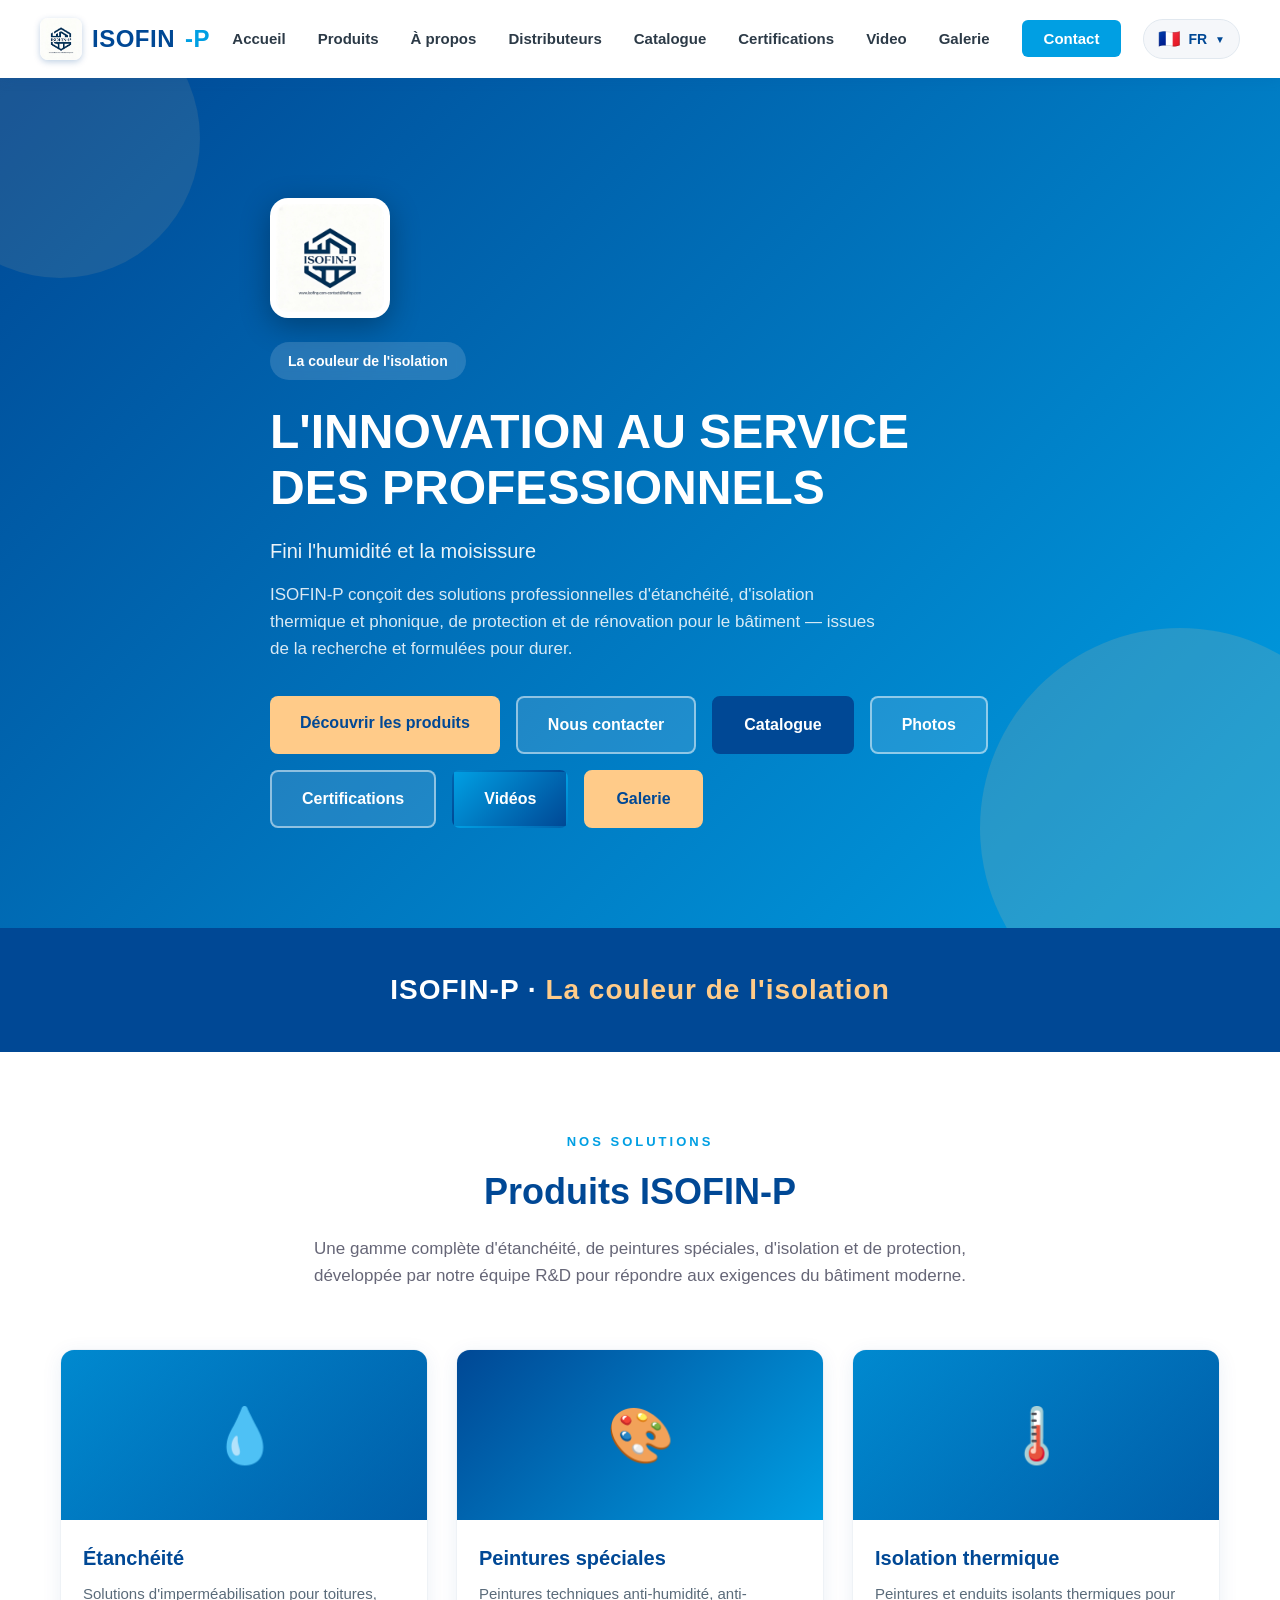
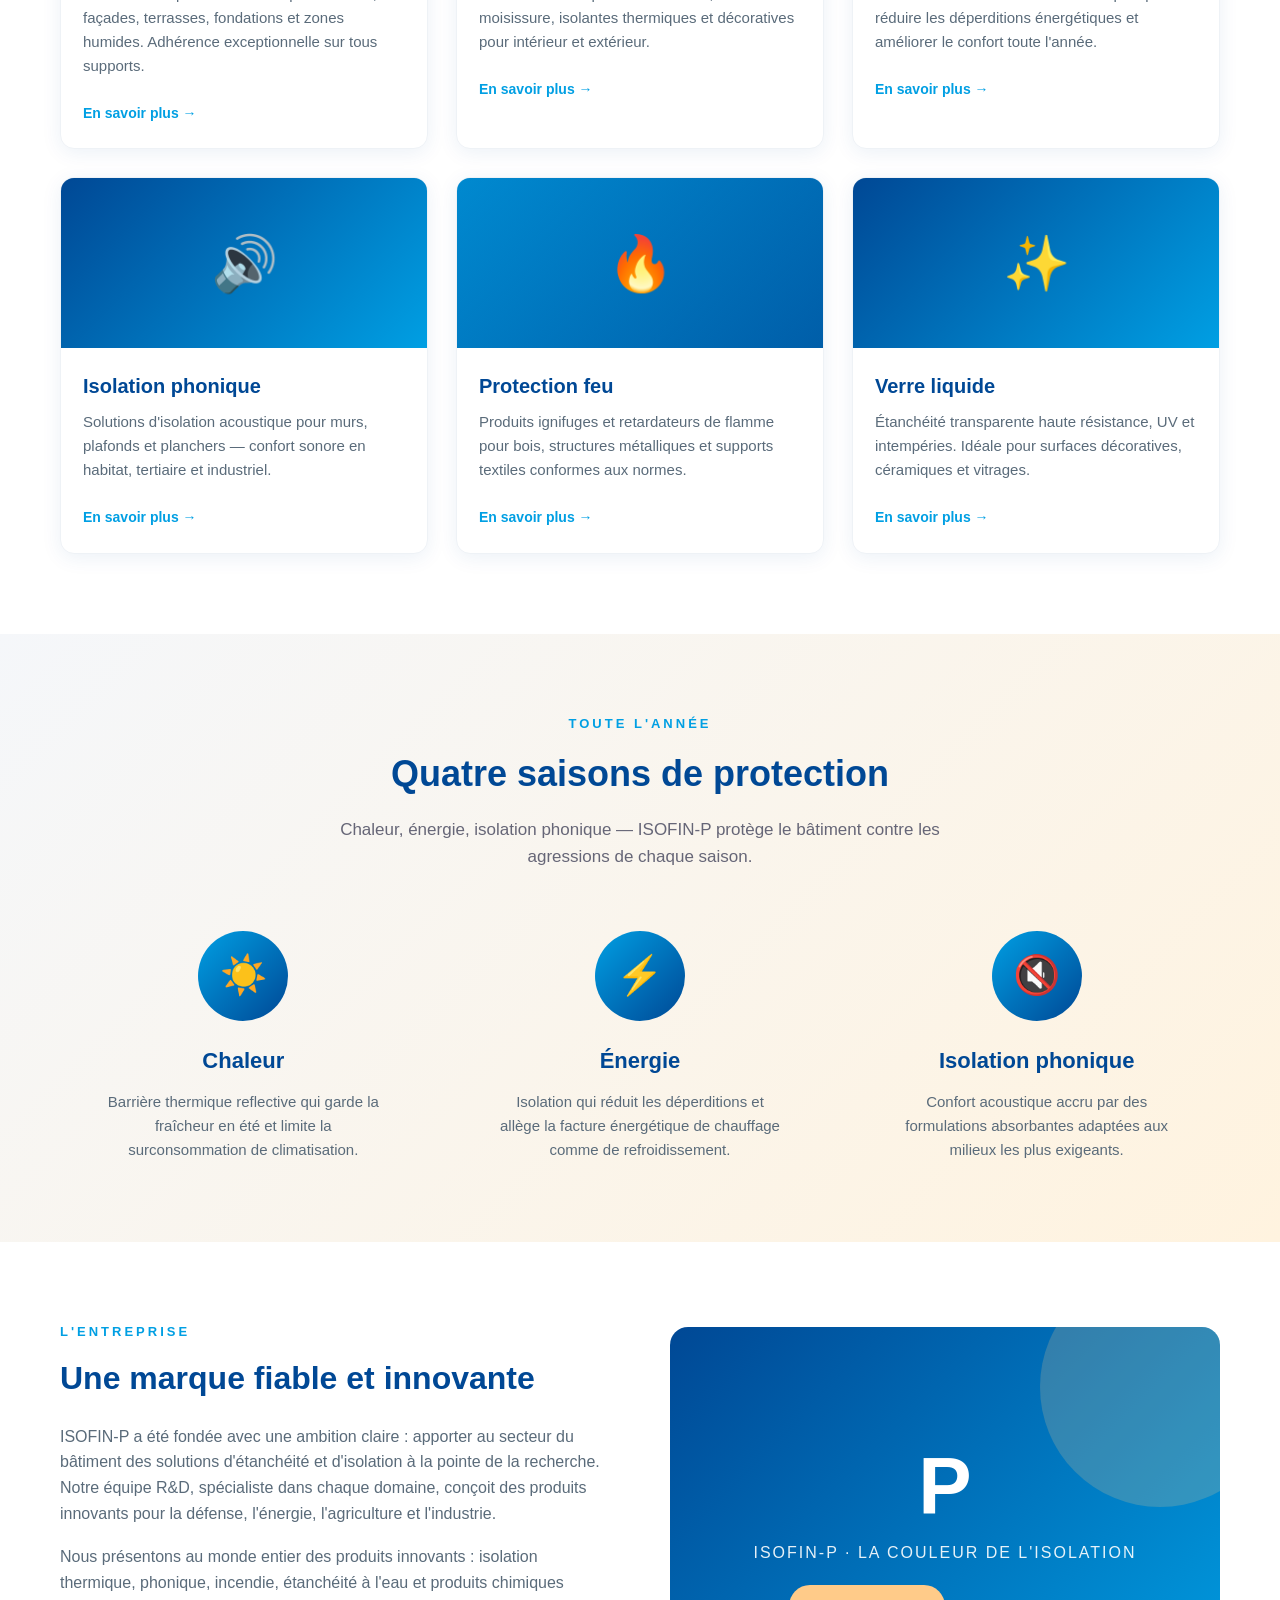
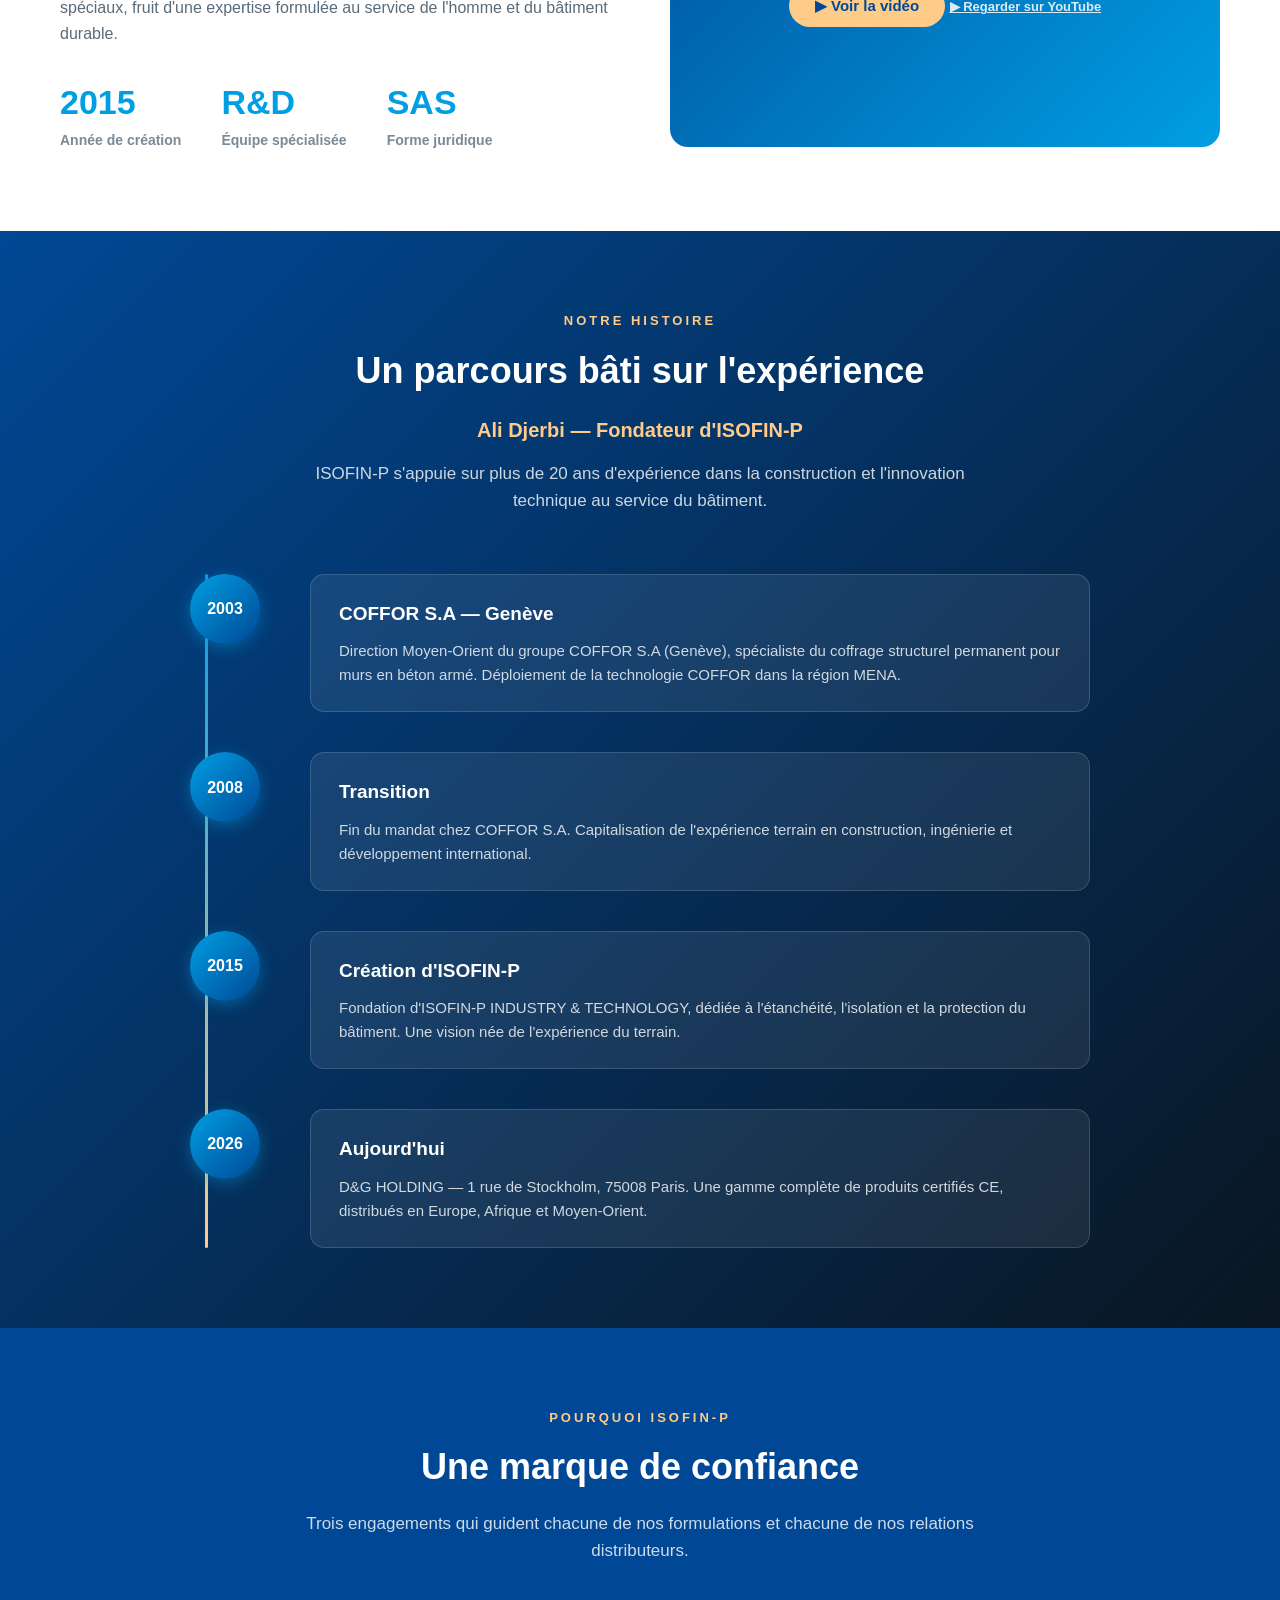
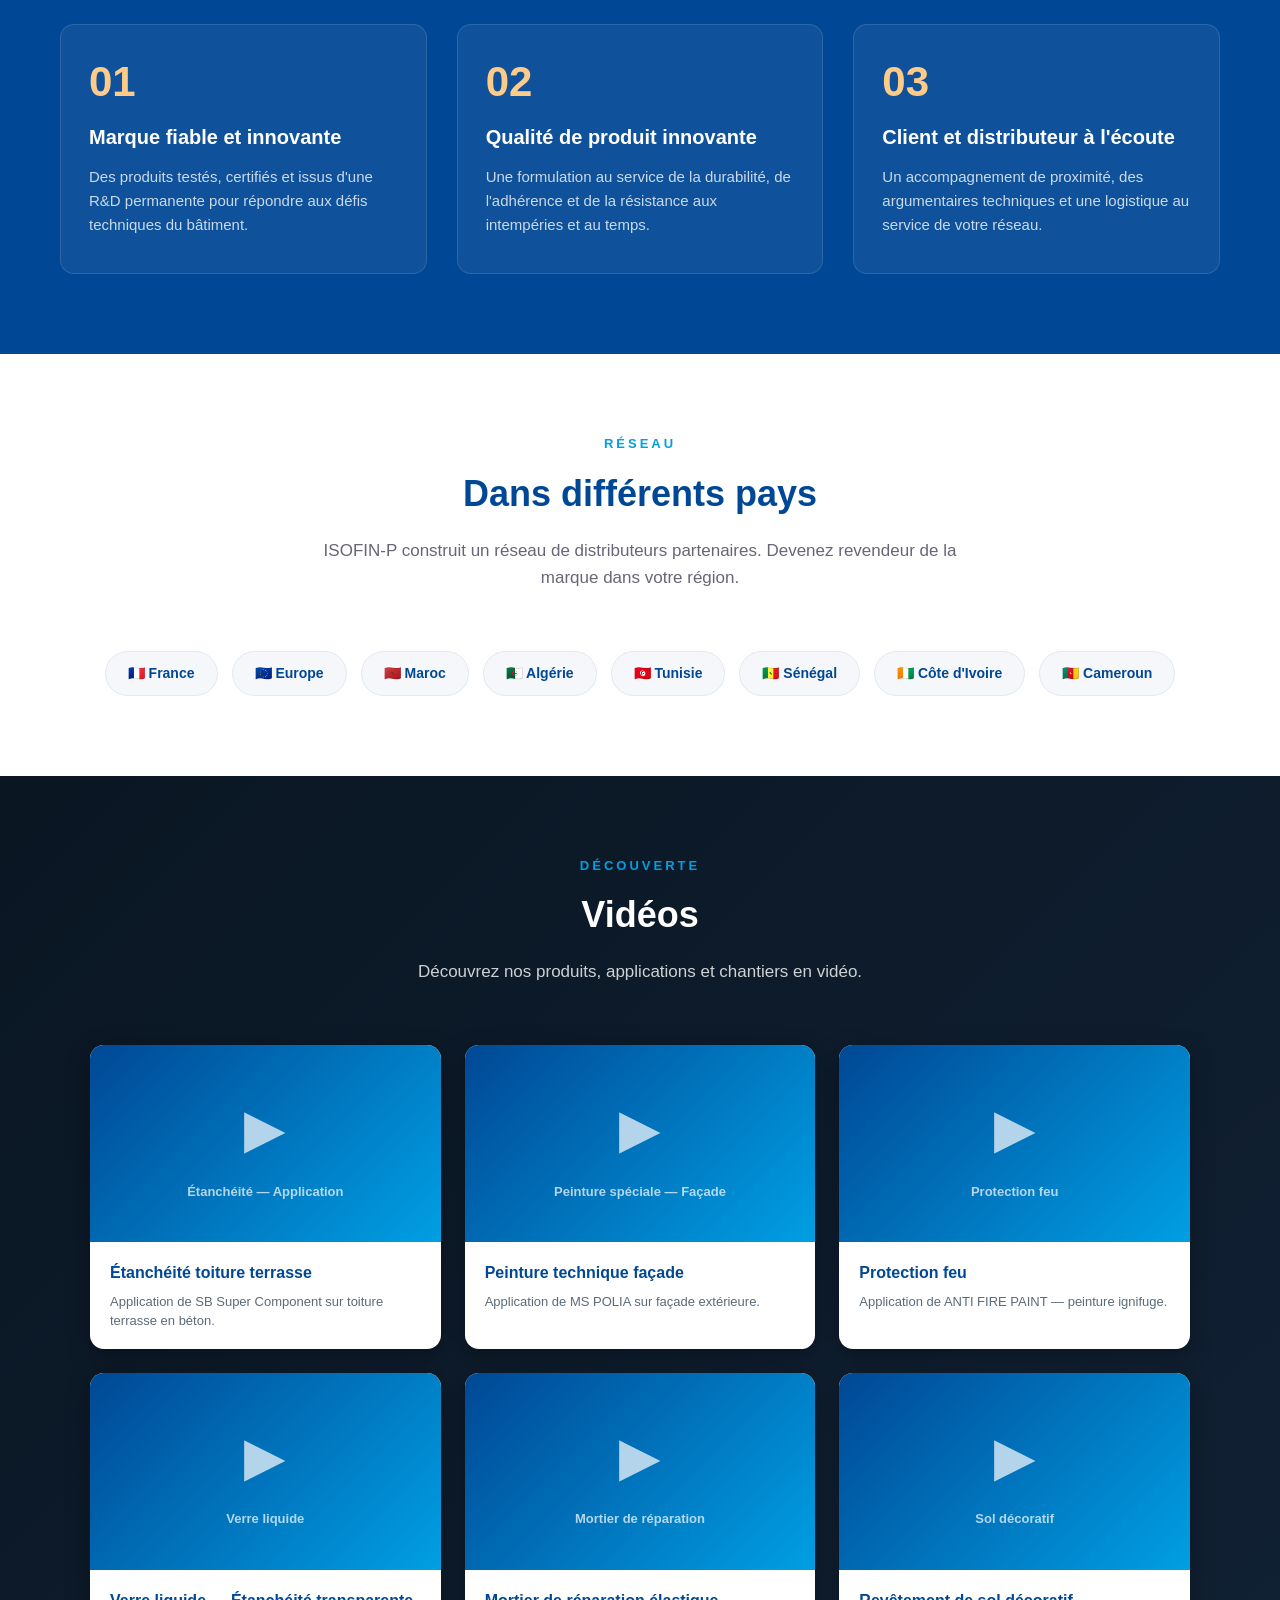
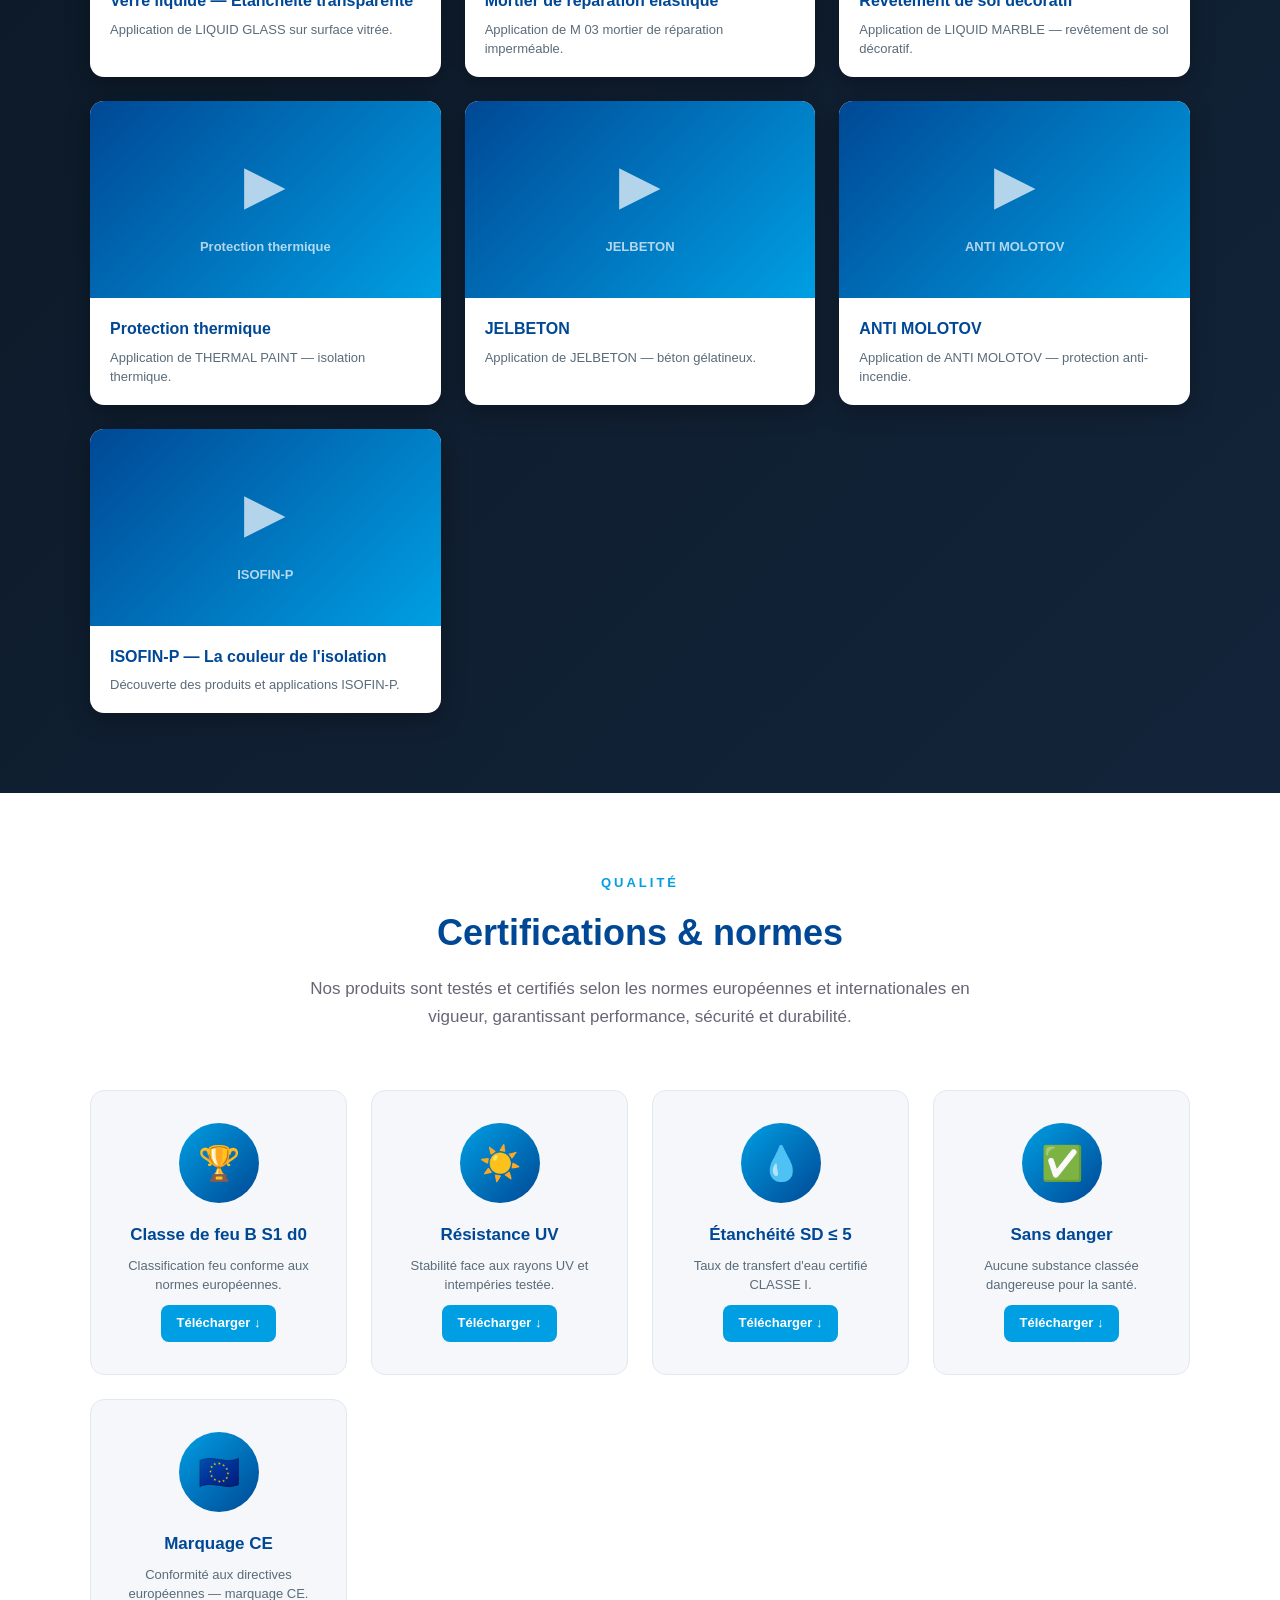
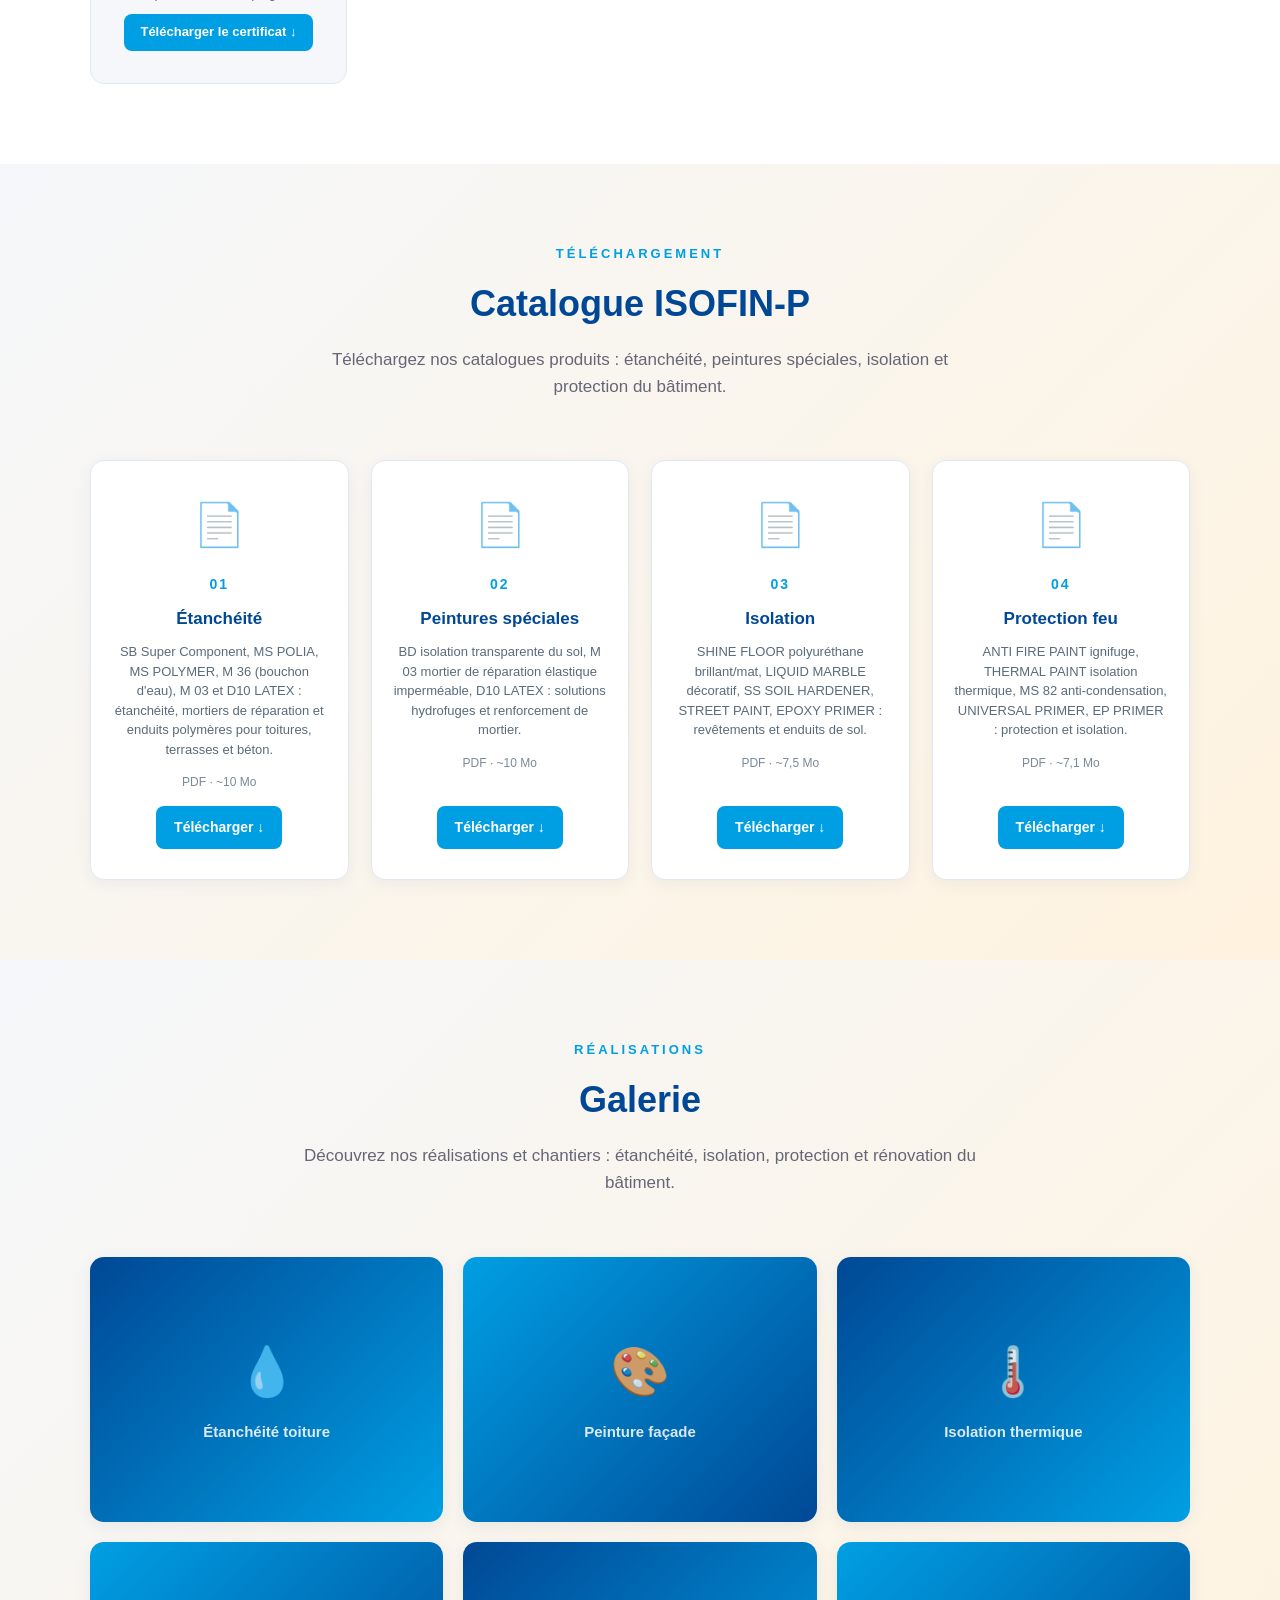
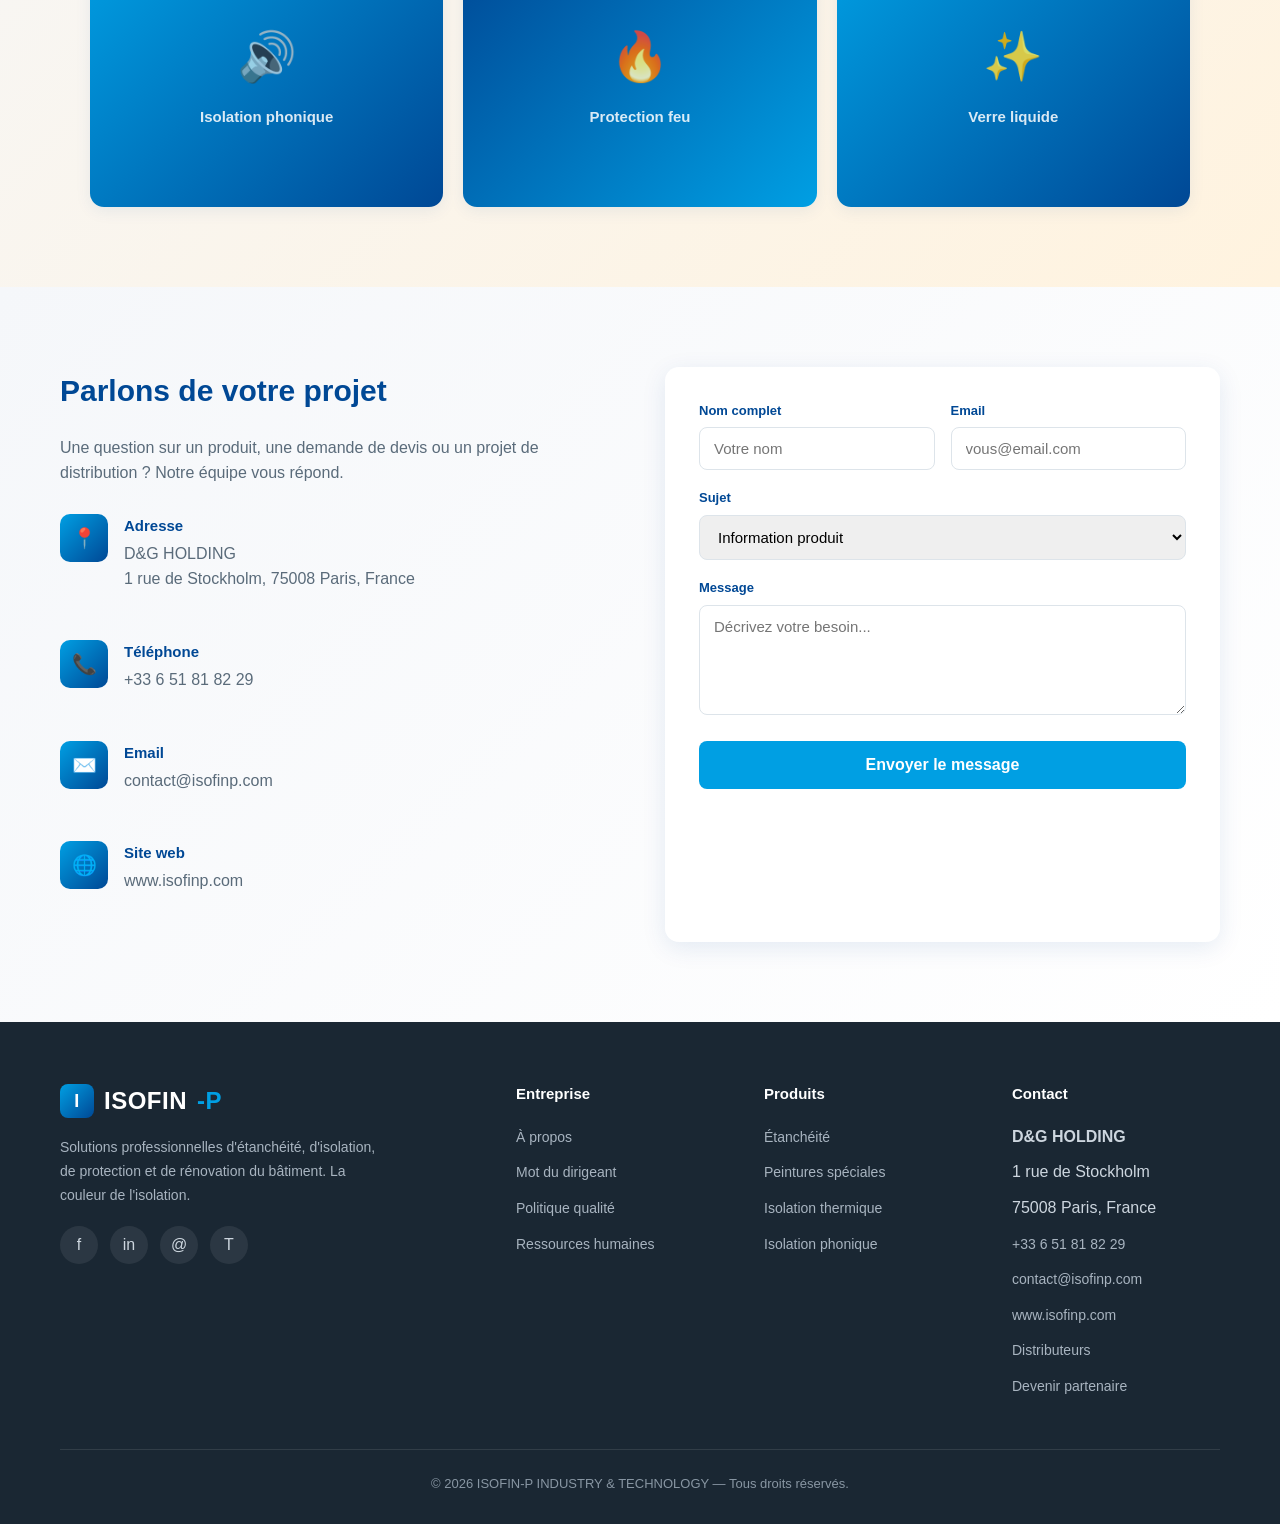
==== commit ce1c1018: "Update print statement from 'Hello' to 'Goodbye'" ====
--- a/index.html
+++ b/index.html
@@ -221,6 +221,19 @@
   .apropos-visuel .small{position:relative;z-index:2;margin-top:14px;font-size:16px;opacity:.9;letter-spacing:2px}
   .btn-video-ap{position:relative;z-index:2;margin-top:20px;background:var(--sable);color:var(--bleu-marine);border:none;padding:12px 26px;border-radius:30px;font-weight:800;font-size:15px;cursor:pointer;transition:transform .2s,box-shadow .2s;font-family:inherit}
   .btn-video-ap:hover{transform:translateY(-2px);box-shadow:0 8px 20px rgba(0,0,0,.3)}
+  .histoire-section{padding:80px 0;background:linear-gradient(135deg,var(--bleu-marine),#0a1622);color:#fff}
+  .histoire-section .titre-section h2{color:#fff}
+  .histoire-section .titre-section p{color:rgba(255,255,255,.8)}
+  .histoire-section .petit{color:var(--sable)}
+  .histoire-timeline{max-width:900px;margin:0 auto;position:relative;padding-left:40px}
+  .histoire-timeline::before{content:"";position:absolute;left:15px;top:0;bottom:0;width:3px;background:linear-gradient(var(--bleu-cyan),var(--sable));border-radius:2px}
+  .histoire-item{position:relative;margin-bottom:40px;padding-left:30px}
+  .histoire-item:last-child{margin-bottom:0}
+  .histoire-annee{position:absolute;left:-40px;top:0;width:70px;height:70px;border-radius:50%;background:linear-gradient(135deg,var(--bleu-cyan),var(--bleu-marine));display:flex;align-items:center;justify-content:center;color:#fff;font-weight:800;font-size:16px;box-shadow:0 4px 16px rgba(0,159,227,.4);z-index:2}
+  .histoire-contenu{background:rgba(255,255,255,.08);border:1px solid rgba(255,255,255,.15);border-radius:14px;padding:24px 28px;margin-left:50px}
+  .histoire-contenu h3{color:#fff;font-size:19px;margin-bottom:10px;font-weight:700}
+  .histoire-contenu p{color:rgba(255,255,255,.8);font-size:15px;line-height:1.6}
+  @media(max-width:700px){.histoire-timeline{padding-left:20px}.histoire-annee{width:56px;height:56px;font-size:13px;left:-30px}.histoire-contenu{margin-left:40px;padding:18px}}
   .lien-video-ap{position:relative;z-index:2;display:inline-block;margin-top:12px;color:rgba(255,255,255,.85);font-size:13px;font-weight:600;text-decoration:underline;transition:color .2s}
   .lien-video-ap:hover{color:#fff}
   .video-lightbox{display:none;position:fixed;inset:0;background:rgba(0,0,0,.92);z-index:2000;align-items:center;justify-content:center}
@@ -502,6 +515,48 @@
   </div>
 </section>
 
+<!-- ============ NOTRE HISTOIRE ============ -->
+<section id="histoire" class="histoire-section">
+  <div class="container">
+    <div class="titre-section">
+      <div class="petit" data-i18n="hist_petit">Notre histoire</div>
+      <h2 data-i18n="hist_titre">Un parcours bâti sur l'expérience</h2>
+      <p style="margin-top:14px;font-size:20px;color:var(--sable);font-weight:700" data-i18n="hist_fondateur">Ali Djerbi — Fondateur d'ISOFIN-P</p>
+      <p data-i18n="hist_desc">ISOFIN-P s'appuie sur plus de 20 ans d'expérience dans la construction et l'innovation technique au service du bâtiment.</p>
+    </div>
+    <div class="histoire-timeline">
+      <div class="histoire-item">
+        <div class="histoire-annee">2003</div>
+        <div class="histoire-contenu">
+          <h3 data-i18n="hist1_t">COFFOR S.A — Genève</h3>
+          <p data-i18n="hist1_d">Direction Moyen-Orient du groupe COFFOR S.A (Genève), spécialiste du coffrage structurel permanent pour murs en béton armé. Déploiement de la technologie COFFOR dans la région MENA.</p>
+        </div>
+      </div>
+      <div class="histoire-item">
+        <div class="histoire-annee">2008</div>
+        <div class="histoire-contenu">
+          <h3 data-i18n="hist2_t">Transition</h3>
+          <p data-i18n="hist2_d">Fin du mandat chez COFFOR S.A. Capitalisation de l'expérience terrain en construction, ingénierie et développement international.</p>
+        </div>
+      </div>
+      <div class="histoire-item">
+        <div class="histoire-annee">2015</div>
+        <div class="histoire-contenu">
+          <h3 data-i18n="hist3_t">Création d'ISOFIN-P</h3>
+          <p data-i18n="hist3_d">Fondation d'ISOFIN-P INDUSTRY & TECHNOLOGY, dédiée à l'étanchéité, l'isolation et la protection du bâtiment. Une vision née de l'expérience du terrain.</p>
+        </div>
+      </div>
+      <div class="histoire-item">
+        <div class="histoire-annee">2026</div>
+        <div class="histoire-contenu">
+          <h3 data-i18n="hist4_t">Aujourd'hui</h3>
+          <p data-i18n="hist4_d">D&G HOLDING — 1 rue de Stockholm, 75008 Paris. Une gamme complète de produits certifiés CE, distribués en Europe, Afrique et Moyen-Orient.</p>
+        </div>
+      </div>
+    </div>
+  </div>
+</section>
+
 <!-- ============ VALEURS ============ -->
 <section class="valeurs">
   <div class="container">
@@ -945,7 +1000,7 @@
     ap_p1:"ISOFIN-P a été fondée avec une ambition claire : apporter au secteur du bâtiment des solutions d'étanchéité et d'isolation à la pointe de la recherche. Notre équipe R&D, spécialiste dans chaque domaine, conçoit des produits innovants pour la défense, l'énergie, l'agriculture et l'industrie.",
     ap_p2:"Nous présentons au monde entier des produits innovants : isolation thermique, phonique, incendie, étanchéité à l'eau et produits chimiques spéciaux, fruit d'une expertise formulée au service de l'homme et du bâtiment durable.",
     st1:"Année de création",st2:"Équipe spécialisée",st3:"Forme juridique",
-    ap_visuel:"ISOFIN-P · LA COULEUR DE L'ISOLATION",ap_video_btn:"▶ Voir la vidéo",ap_video_lien:"▶ Regarder sur YouTube",
+    ap_visuel:"ISOFIN-P · LA COULEUR DE L'ISOLATION",ap_video_btn:"▶ Voir la vidéo",ap_video_lien:"▶ Regarder sur YouTube",hist_petit:"Notre histoire",hist_titre:"Un parcours bâti sur l'expérience",hist_fondateur:"Ali Djerbi — Fondateur d'ISOFIN-P",hist_desc:"ISOFIN-P s'appuie sur plus de 20 ans d'expérience dans la construction et l'innovation technique au service du bâtiment.",hist1_t:"COFFOR S.A — Genève",hist1_d:"Direction Moyen-Orient du groupe COFFOR S.A (Genève), spécialiste du coffrage structurel permanent pour murs en béton armé. Déploiement de la technologie COFFOR dans la région MENA.",hist2_t:"Transition",hist2_d:"Fin du mandat chez COFFOR S.A. Capitalisation de l'expérience terrain en construction, ingénierie et développement international.",hist3_t:"Création d'ISOFIN-P",hist3_d:"Fondation d'ISOFIN-P INDUSTRY & TECHNOLOGY, dédiée à l'étanchéité, l'isolation et la protection du bâtiment. Une vision née de l'expérience du terrain.",hist4_t:"Aujourd'hui",hist4_d:"D&G HOLDING — 1 rue de Stockholm, 75008 Paris. Une gamme complète de produits certifiés CE, distribués en Europe, Afrique et Moyen-Orient.",
     val_petit:"Pourquoi ISOFIN-P",val_titre:"Une marque de confiance",val_desc:"Trois engagements qui guident chacune de nos formulations et chacune de nos relations distributeurs.",
     v1_t:"Marque fiable et innovante",v1_d:"Des produits testés, certifiés et issus d'une R&D permanente pour répondre aux défis techniques du bâtiment.",
     v2_t:"Qualité de produit innovante",v2_d:"Une formulation au service de la durabilité, de l'adhérence et de la résistance aux intempéries et au temps.",
@@ -988,7 +1043,7 @@
     ap_p1:"ISOFIN-P was founded with a clear ambition: to bring the building sector waterproofing and insulation solutions at the cutting edge of research. Our R&D team, specialists in every field, designs innovative products for defense, energy, agriculture and industry.",
     ap_p2:"We present to the world innovative products: thermal, acoustic and fire insulation, waterproofing and special chemicals, the result of formulated expertise serving people and sustainable buildings.",
     st1:"Year founded",st2:"Specialized team",st3:"Legal form",
-    ap_visuel:"ISOFIN-P · THE COLOR OF INSULATION",ap_video_btn:"▶ Watch video",ap_video_lien:"▶ Watch on YouTube",
+    ap_visuel:"ISOFIN-P · THE COLOR OF INSULATION",ap_video_btn:"▶ Watch video",ap_video_lien:"▶ Watch on YouTube",hist_petit:"Our story",hist_titre:"A journey built on experience",hist_fondateur:"Ali Djerbi — Founder of ISOFIN-P",hist_desc:"ISOFIN-P draws on over 20 years of experience in construction and technical innovation for the building sector.",hist1_t:"COFFOR S.A — Geneva",hist1_d:"Middle East Director of the COFFOR S.A group (Geneva), specialist in permanent structural formwork for reinforced concrete walls. Deployment of COFFOR technology in the MENA region.",hist2_t:"Transition",hist2_d:"End of mandate at COFFOR S.A. Capitalizing on field experience in construction, engineering and international development.",hist3_t:"Creation of ISOFIN-P",hist3_d:"Foundation of ISOFIN-P INDUSTRY & TECHNOLOGY, dedicated to waterproofing, insulation and building protection. A vision born from field experience.",hist4_t:"Today",hist4_d:"D&G HOLDING — 1 rue de Stockholm, 75008 Paris. A complete range of CE-certified products, distributed in Europe, Africa and the Middle East.",
     val_petit:"Why ISOFIN-P",val_titre:"A trusted brand",val_desc:"Three commitments that guide each of our formulations and each of our distributor relationships.",
     v1_t:"Reliable and innovative brand",v1_d:"Tested, certified products from continuous R&D to meet the technical challenges of construction.",
     v2_t:"Innovative product quality",v2_d:"A formulation serving durability, adhesion and resistance to weather and time.",
@@ -1031,7 +1086,7 @@
     ap_p1:"ISOFIN-P se fundó con una ambición clara: aportar al sector de la construcción soluciones de impermeabilización y aislamiento a la vanguardia de la investigación. Nuestro equipo de I+D, especialista en cada área, diseña productos innovadores para la defensa, la energía, la agricultura y la industria.",
     ap_p2:"Presentamos al mundo productos innovadores: aislamiento térmico, acústico, contra incendios, impermeabilización y productos químicos especiales, fruto de una experiencia formulada al servicio de las personas y la construcción sostenible.",
     st1:"Año de creación",st2:"Equipo especializado",st3:"Forma jurídica",
-    ap_visuel:"ISOFIN-P · EL COLOR DEL AISLAMIENTO",ap_video_btn:"▶ Ver vídeo",ap_video_lien:"▶ Ver en YouTube",
+    ap_visuel:"ISOFIN-P · EL COLOR DEL AISLAMIENTO",ap_video_btn:"▶ Ver vídeo",ap_video_lien:"▶ Ver en YouTube",hist_petit:"Nuestra historia",hist_titre:"Un recorrido construido sobre la experiencia",hist_fondateur:"Ali Djerbi — Fundador de ISOFIN-P",hist_desc:"ISOFIN-P se basa en más de 20 años de experiencia en construcción e innovación técnica al servicio del sector edificador.",hist1_t:"COFFOR S.A — Ginebra",hist1_d:"Dirección de Oriente Medio del grupo COFFOR S.A (Ginebra), especialista en encofrado estructural permanente para muros de hormigón armado. Despliegue de la tecnología COFFOR en la región MENA.",hist2_t:"Transición",hist2_d:"Fin del mandato en COFFOR S.A. Capitalización de la experiencia sobre el terreno en construcción, ingeniería y desarrollo internacional.",hist3_t:"Creación de ISOFIN-P",hist3_d:"Fundación de ISOFIN-P INDUSTRY & TECHNOLOGY, dedicada a la impermeabilización, el aislamiento y la protección de edificios. Una visión nacida de la experiencia sobre el terreno.",hist4_t:"Hoy",hist4_d:"D&G HOLDING — 1 rue de Stockholm, 75008 París. Una gama completa de productos certificados CE, distribuidos en Europa, África y Oriente Medio.",
     val_petit:"Por qué ISOFIN-P",val_titre:"Una marca de confianza",val_desc:"Tres compromisos que guían cada una de nuestras formulaciones y cada una de nuestras relaciones con distribuidores.",
     v1_t:"Marca fiable e innovadora",v1_d:"Productos probados, certificados y procedentes de una I+D permanente para responder a los retos técnicos de la construcción.",
     v2_t:"Calidad de producto innovadora",v2_d:"Una formulación al servicio de la durabilidad, la adherencia y la resistencia a las intemperies y al tiempo.",
@@ -1074,7 +1129,7 @@
     ap_p1:"تأسست ISOFIN-P بطموح واضح: تقديم حلول العزل المائي والعزل الحراري لقطاع البناء في طليعة البحث. فريق البحث والتطوير لدينا، المتخصص في كل مجال، يصمم منتجات مبتكرة للدفاع والطاقة والزراعة والصناعة.",
     ap_p2:"نقدم للعالم منتجات مبتكرة: عزل حراري وصوتي ومقاوم للحريق وعزل مائي ومواد كيميائية خاصة، نتاج خبرة مصاغة في خدمة الإنسان والمباني المستدامة.",
     st1:"سنة التأسيس",st2:"فريق متخصص",st3:"الشكل القانوني",
-    ap_visuel:"ISOFIN-P · لون العزل",ap_video_btn:"▶ شاهد الفيديو",ap_video_lien:"▶ شاهد على يوتيوب",
+    ap_visuel:"ISOFIN-P · لون العزل",ap_video_btn:"▶ شاهد الفيديو",ap_video_lien:"▶ شاهد على يوتيوب",hist_petit:"قصتنا",hist_titre:"مسيرة مبنية على الخبرة",hist_fondateur:"علي الجربي — مؤسس ISOFIN-P",hist_desc:"تعتمد ISOFIN-P على أكثر من 20 عامًا من الخبرة في البناء والابتكار التقني لخدمة قطاع المباني.",hist1_t:"COFFOR S.A — جنيف",hist1_d:"إدارة الشرق الأوسط لمجموعة COFFOR S.A (جنيف)، المتخصصة في القوالب الهيكلية الدائمة لجدران الخرسانة المسلحة. نشر تقنية COFFOR في منطقة الشرق الأوسط وشمال أفريقيا.",hist2_t:"انتقال",hist2_d:"نهاية المهمة في COFFOR S.A. استثمار الخبرة الميدانية في البناء والهندسة والتطوير الدولي.",hist3_t:"تأسيس ISOFIN-P",hist3_d:"تأسيس ISOFIN-P INDUSTRY & TECHNOLOGY، المكرسة للعزل المائي والعزل وحماية المباني. رؤية وُلدت من الخبرة الميدانية.",hist4_t:"اليوم",hist4_d:"D&G HOLDING — 1 rue de Stockholm، 75008 باريس. مجموعة كاملة من المنتجات المعتمدة CE، موزعة في أوروبا وأفريقيا والشرق الأوسط.",
     val_petit:"لماذا ISOFIN-P",val_titre:"علامة موثوقة",val_desc:"ثلاثة التزامات توجه كل تركيبة من تركيباتنا وكل علاقة مع موزعينا.",
     v1_t:"علامة موثوقة ومبتكرة",v1_d:"منتجات مختبرة ومعتمدة من بحث وتطوير مستمر لمواجهة التحديات التقنية للبنناء.",
     v2_t:"جودة منتج مبتكرة",v2_d:"تركيبة في خدمة المتانة والالتصاق والمقاومة للعوامل الجوية والزمن.",
@@ -1117,7 +1172,7 @@
     ap_p1:"ISOFIN-P è stata fondata con un'ambizione chiara: portare nel settore edilizio soluzioni di impermeabilizzazione e isolamento all'avanguardia della ricerca. Il nostro team R&S, specialista in ogni settore, progetta prodotti innovativi per la difesa, l'energia, l'agricoltura e l'industria.",
     ap_p2:"Presentiamo al mondo prodotti innovativi: isolamento termico, acustico, antincendio, impermeabilizzazione e prodotti chimici speciali, frutto di un'expertise formulata al servizio dell'uomo e dell'edilizia sostenibile.",
     st1:"Anno di fondazione",st2:"Team specializzato",st3:"Forma giuridica",
-    ap_visuel:"ISOFIN-P · IL COLORE DELL'ISOLAMENTO",ap_video_btn:"▶ Guarda video",ap_video_lien:"▶ Guarda su YouTube",
+    ap_visuel:"ISOFIN-P · IL COLORE DELL'ISOLAMENTO",ap_video_btn:"▶ Guarda video",ap_video_lien:"▶ Guarda su YouTube",hist_petit:"La nostra storia",hist_titre:"Un percorso costruito sull'esperienza",hist_fondateur:"Ali Djerbi — Fondatore di ISOFIN-P",hist_desc:"ISOFIN-P si basa su oltre 20 anni di esperienza in edilizia e innovazione tecnica al servizio del settore delle costruzioni.",hist1_t:"COFFOR S.A — Ginevra",hist1_d:"Direzione Medio Oriente del gruppo COFFOR S.A (Ginevra), specialista in cassero strutturale permanente per muri in calcestruzzo armato. Dispiegamento della tecnologia COFFOR nella regione MENA.",hist2_t:"Transizione",hist2_d:"Fine del mandato in COFFOR S.A. Capitalizzazione dell'esperienza sul campo in costruzione, ingegneria e sviluppo internazionale.",hist3_t:"Creazione di ISOFIN-P",hist3_d:"Fondazione di ISOFIN-P INDUSTRY & TECHNOLOGY, dedicata all'impermeabilizzazione, all'isolamento e alla protezione degli edifici. Una visione nata dall'esperienza sul campo.",hist4_t:"Oggi",hist4_d:"D&G HOLDING — 1 rue de Stockholm, 75008 Parigi. Una gamma completa di prodotti certificati CE, distribuiti in Europa, Africa e Medio Oriente.",
     val_petit:"Perché ISOFIN-P",val_titre:"Un marchio di fiducia",val_desc:"Tre impegni che guidano ciascuna delle nostre formulazioni e ciascuna delle nostre relazioni con i distributori.",
     v1_t:"Marchio affidabile e innovativo",v1_d:"Prodotti testati, certificati e frutto di R&S continua per rispondere alle sfide tecniche dell'edilizia.",
     v2_t:"Qualità di prodotto innovativa",v2_d:"Una formulazione al servizio della durabilità, dell'adesione e della resistenza alle intemperie e al tempo.",
@@ -1160,7 +1215,7 @@
     ap_p1:"ISOFIN-P a fost fondată cu o ambiție clară: să aducă sectorului construcțiilor soluții de impermeabilizare și izolare în avangarda cercetării. Echipa noastră de R&D, specializată în fiecare domeniu, proiectează produse inovatoare pentru apărare, energie, agricultură și industrie.",
     ap_p2:"Prezentăm lumii produse inovatoare: izolare termică, fonică, la incendiu, impermeabilizare și produse chimice speciale, rodul unei expertize formulate în slujba omului și a clădirilor durabile.",
     st1:"Anul înființării",st2:"Echipă specializată",st3:"Formă juridică",
-    ap_visuel:"ISOFIN-P · CULOAREA IZOLAȚIEI",ap_video_btn:"▶ Vezi video",ap_video_lien:"▶ Vezi pe YouTube",
+    ap_visuel:"ISOFIN-P · CULOAREA IZOLAȚIEI",ap_video_btn:"▶ Vezi video",ap_video_lien:"▶ Vezi pe YouTube",hist_petit:"Povestea noastră",hist_titre:"O călătorie construită pe experiență",hist_fondateur:"Ali Djerbi — Fondatorul ISOFIN-P",hist_desc:"ISOFIN-P se bazează pe peste 20 de ani de experiență în construcții și inovație tehnică în slujba sectorului construcțiilor.",hist1_t:"COFFOR S.A — Geneva",hist1_d:"Direcția Orientul Mijlociu a grupului COFFOR S.A (Geneva), specialist în cofraje structurale permanente pentru pereți din beton armat. Implementarea tehnologiei COFFOR în regiunea MENA.",hist2_t:"Tranziție",hist2_d:"Sfârșitul mandatului la COFFOR S.A. Capitalizarea experienței din teren în construcții, inginerie și dezvoltare internațională.",hist3_t:"Crearea ISOFIN-P",hist3_d:"Fondarea ISOFIN-P INDUSTRY & TECHNOLOGY, dedicată impermeabilizării, izolării și protecției clădirilor. O viziune născută din experiența din teren.",hist4_t:"Astăzi",hist4_d:"D&G HOLDING — 1 rue de Stockholm, 75008 Paris. O gamă completă de produse certificate CE, distribuite în Europa, Africa și Orientul Mijlociu.",
     val_petit:"De ce ISOFIN-P",val_titre:"Un brand de încredere",val_desc:"Trei angajamente care ghidează fiecare formulare și fiecare relație cu distribuitorii noștri.",
     v1_t:"Brand fiabil și inovator",v1_d:"Produse testate, certificate și din R&D continuu pentru a răspunde provocărilor tehnice ale construcțiilor.",
     v2_t:"Calitate inovatoare a produsului",v2_d:"O formulare în slujba durabilității, aderenței și rezistenței la intemperii și timp.",
@@ -1203,7 +1258,7 @@
     ap_p1:"ISOFIN-P создан с чёткой целью: принести в строительную отрасль решения по гидроизоляции и изоляции на переднем крае исследований. Наша команда НИОКР, специалисты в каждой области, разрабатывает инновационные продукты для обороны, энергетики, сельского хозяйства и промышленности.",
     ap_p2:"Мы представляем миру инновационные продукты: тепло-, звуко- и огнеизоляцию, гидроизоляцию и специальные химические составы — результат экспертизы на службе человека и устойчивого строительства.",
     st1:"Год основания",st2:"Специализированная команда",st3:"Правовая форма",
-    ap_visuel:"ISOFIN-P · ЦВЕТ ИЗОЛЯЦИИ",ap_video_btn:"▶ Смотреть видео",ap_video_lien:"▶ Смотреть на YouTube",
+    ap_visuel:"ISOFIN-P · ЦВЕТ ИЗОЛЯЦИИ",ap_video_btn:"▶ Смотреть видео",ap_video_lien:"▶ Смотреть на YouTube",hist_petit:"Наша история",hist_titre:"Путь, построенный на опыте",hist_fondateur:"Али Джерби — Основатель ISOFIN-P",hist_desc:"ISOFIN-P опирается на более чем 20-летний опыт в строительстве и технических инновациях на службе строительного сектора.",hist1_t:"COFFOR S.A — Женева",hist1_d:"Дирекция Ближнего Востока группы COFFOR S.A (Женева), специалист по постоянной несъёмной опалубке для железобетонных стен. Развёртывание технологии COFFOR в регионе MENA.",hist2_t:"Переход",hist2_d:"Окончание мандата в COFFOR S.A. Капитализация полевого опыта в строительстве, инженерии и международном развитии.",hist3_t:"Создание ISOFIN-P",hist3_d:"Основание ISOFIN-P INDUSTRY & TECHNOLOGY, посвящённой гидроизоляции, изоляции и защите зданий. Видение, рождённое полевым опытом.",hist4_t:"Сегодня",hist4_d:"D&G HOLDING — 1 rue de Stockholm, 75008 Париж. Полный ассортимент сертифицированной CE продукции, распространяемой в Европе, Африке и на Ближнем Востоке.",
     val_petit:"Почему ISOFIN-P",val_titre:"Бренд, которому доверяют",val_desc:"Три обязательства, направляющие каждую нашу формулу и каждое отношение с дистрибьюторами.",
     v1_t:"Надёжный и инновационный бренд",v1_d:"Протестированные, сертифицированные продукты из постоянных НИОКР для решения технических задач строительства.",
     v2_t:"Инновационное качество продукта",v2_d:"Формула на службе долговечности, адгезии и стойкости к атмосферным воздействиям и времени.",
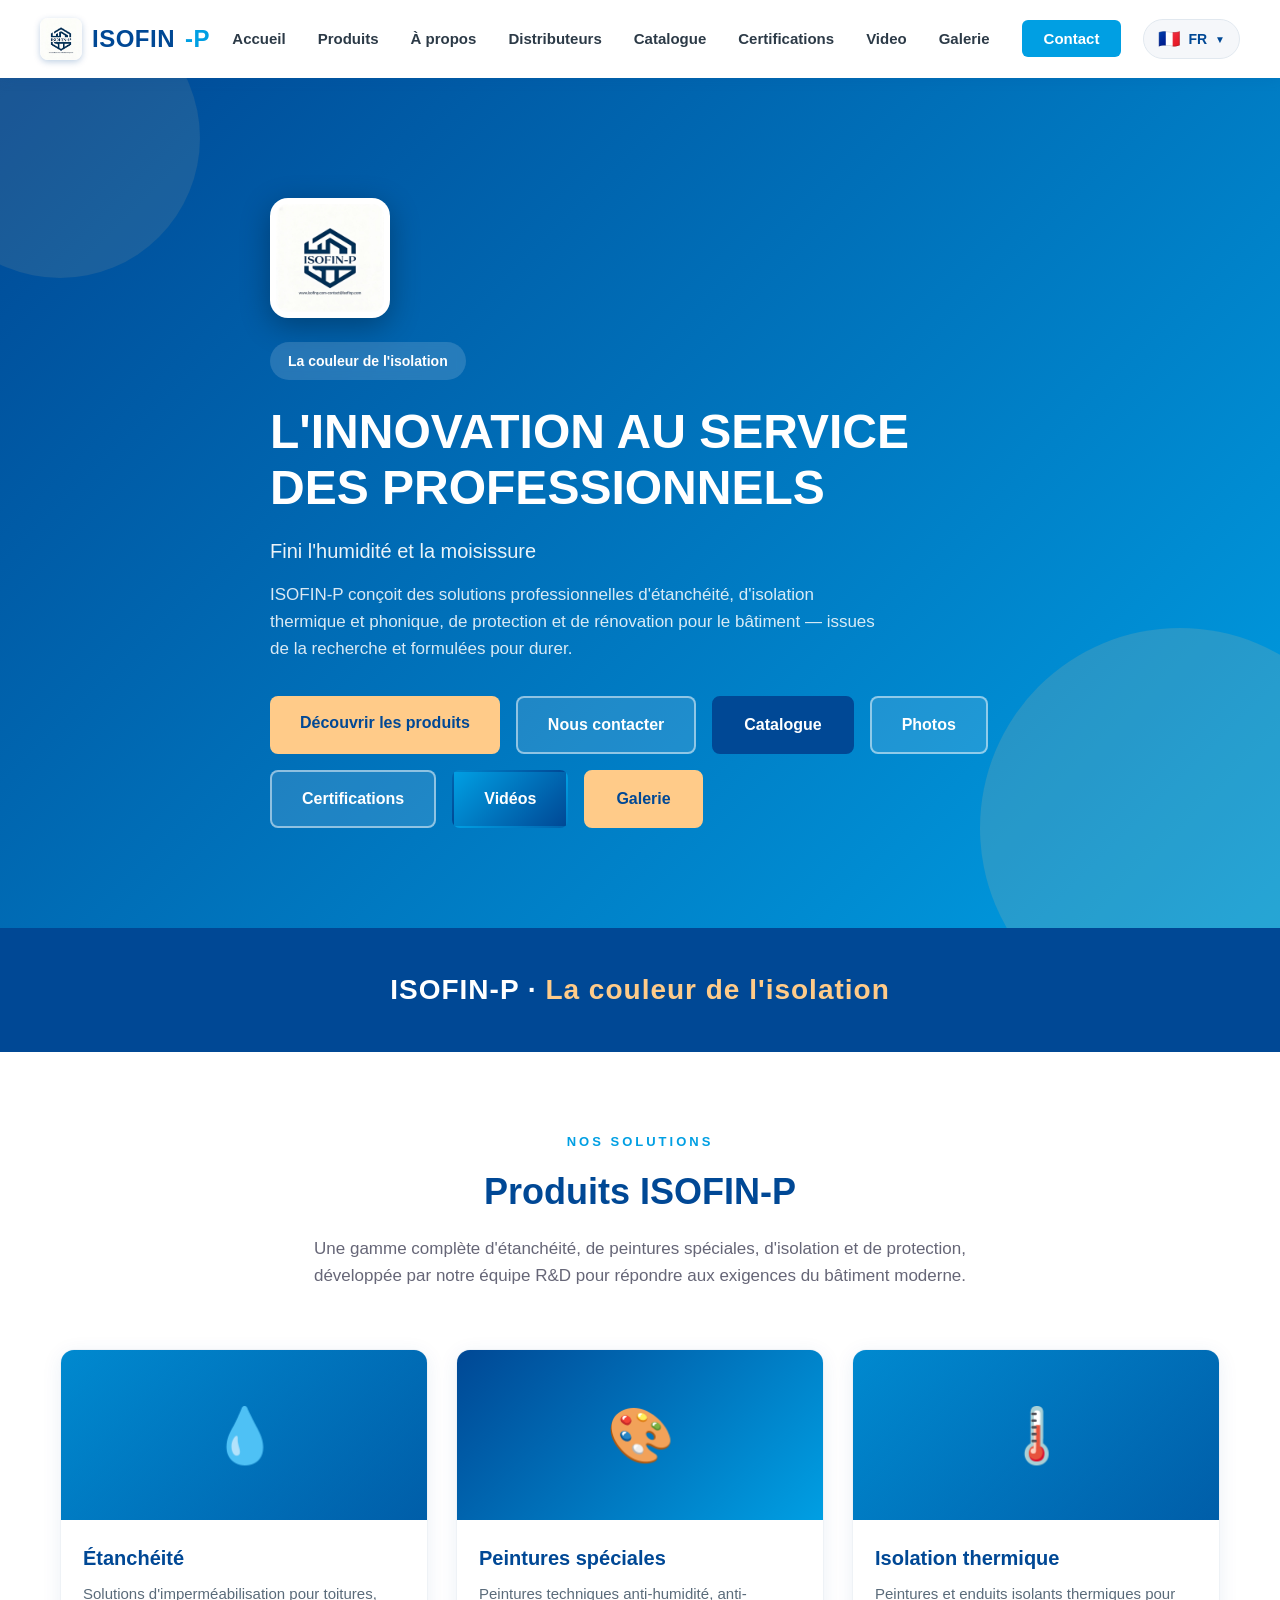
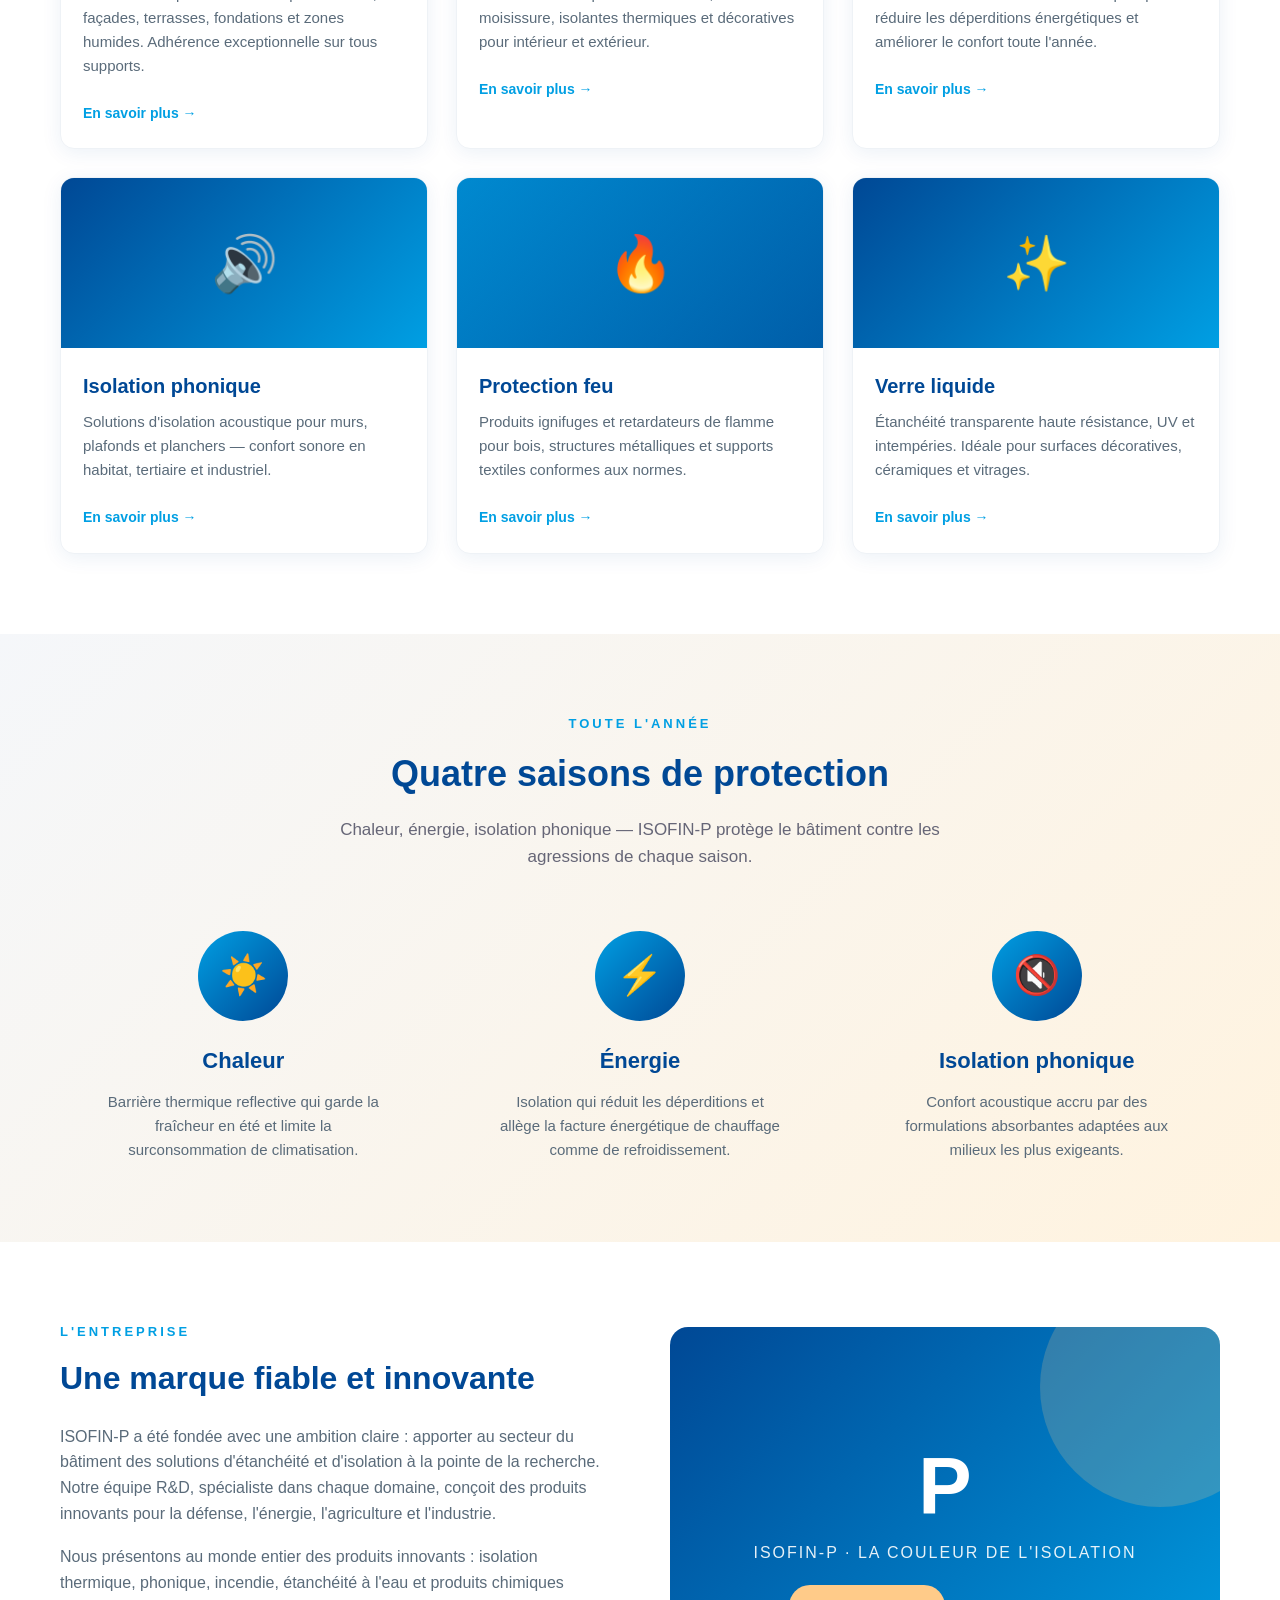
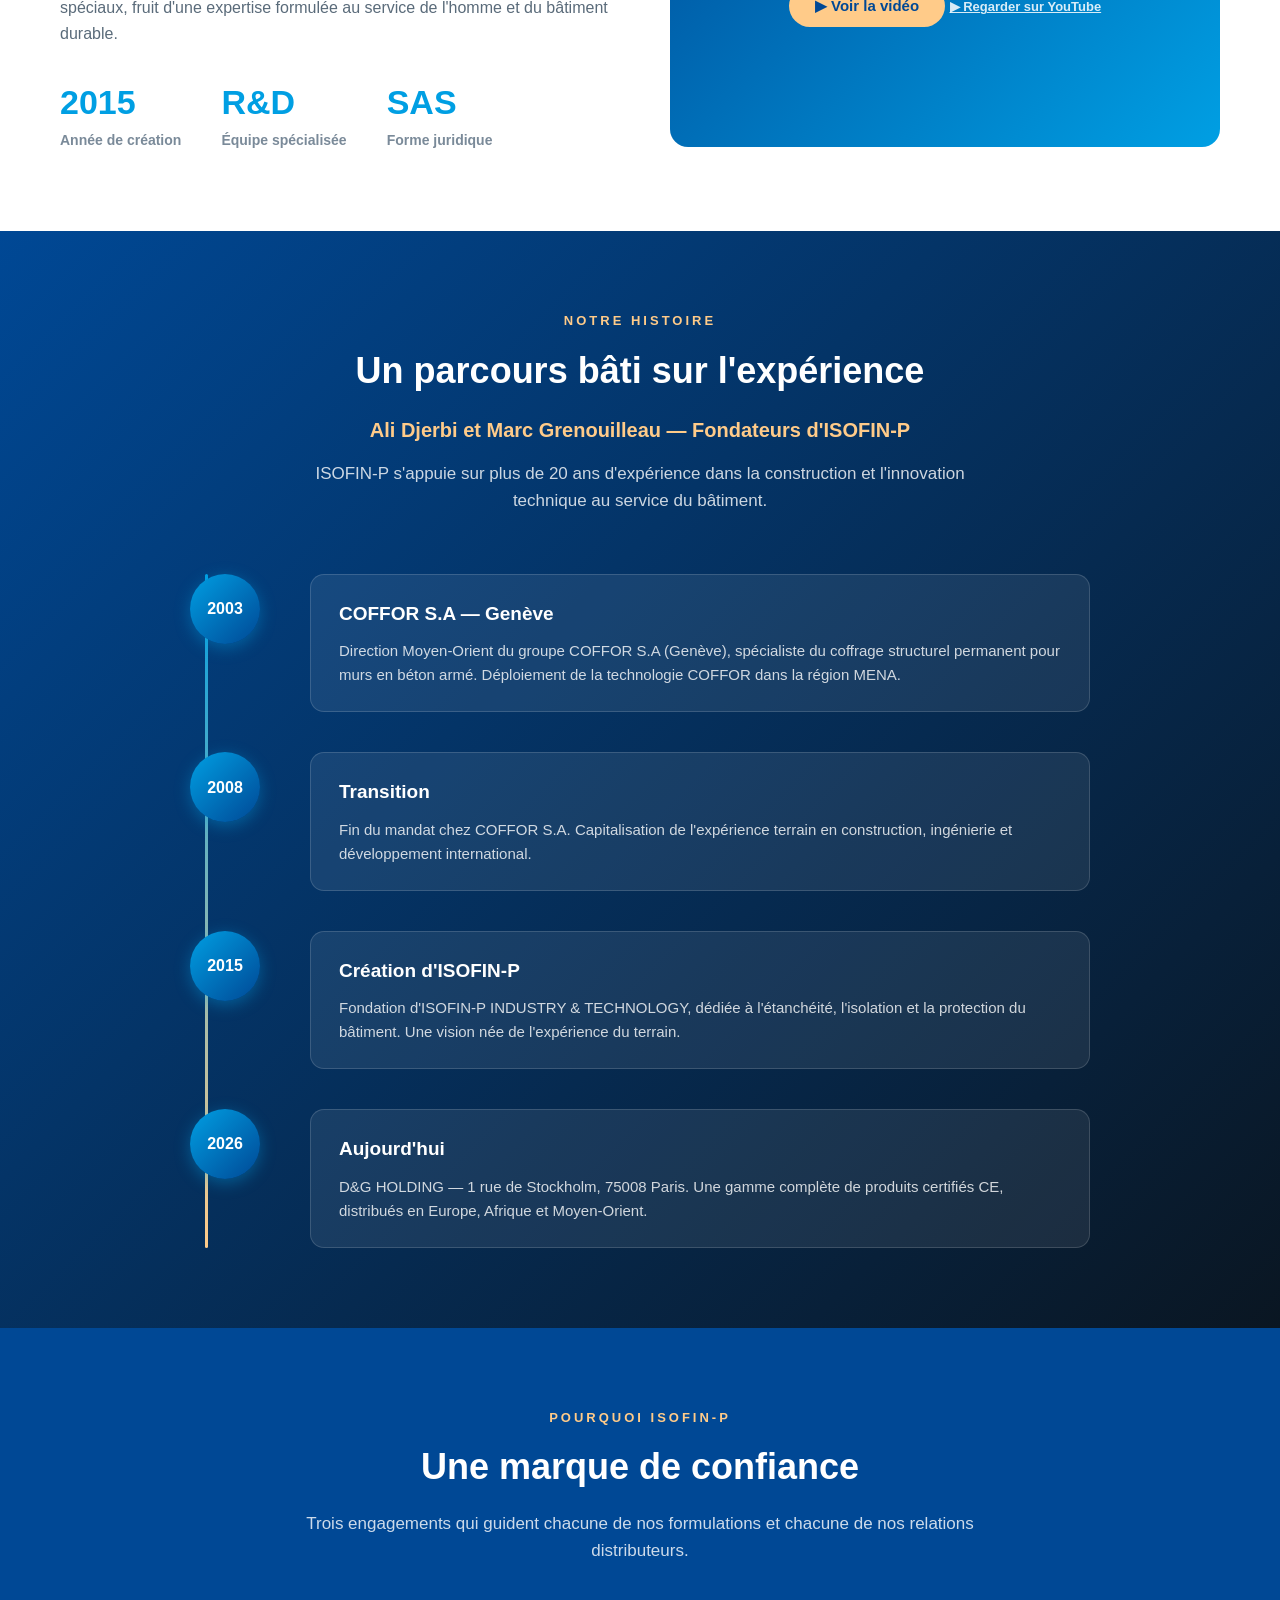
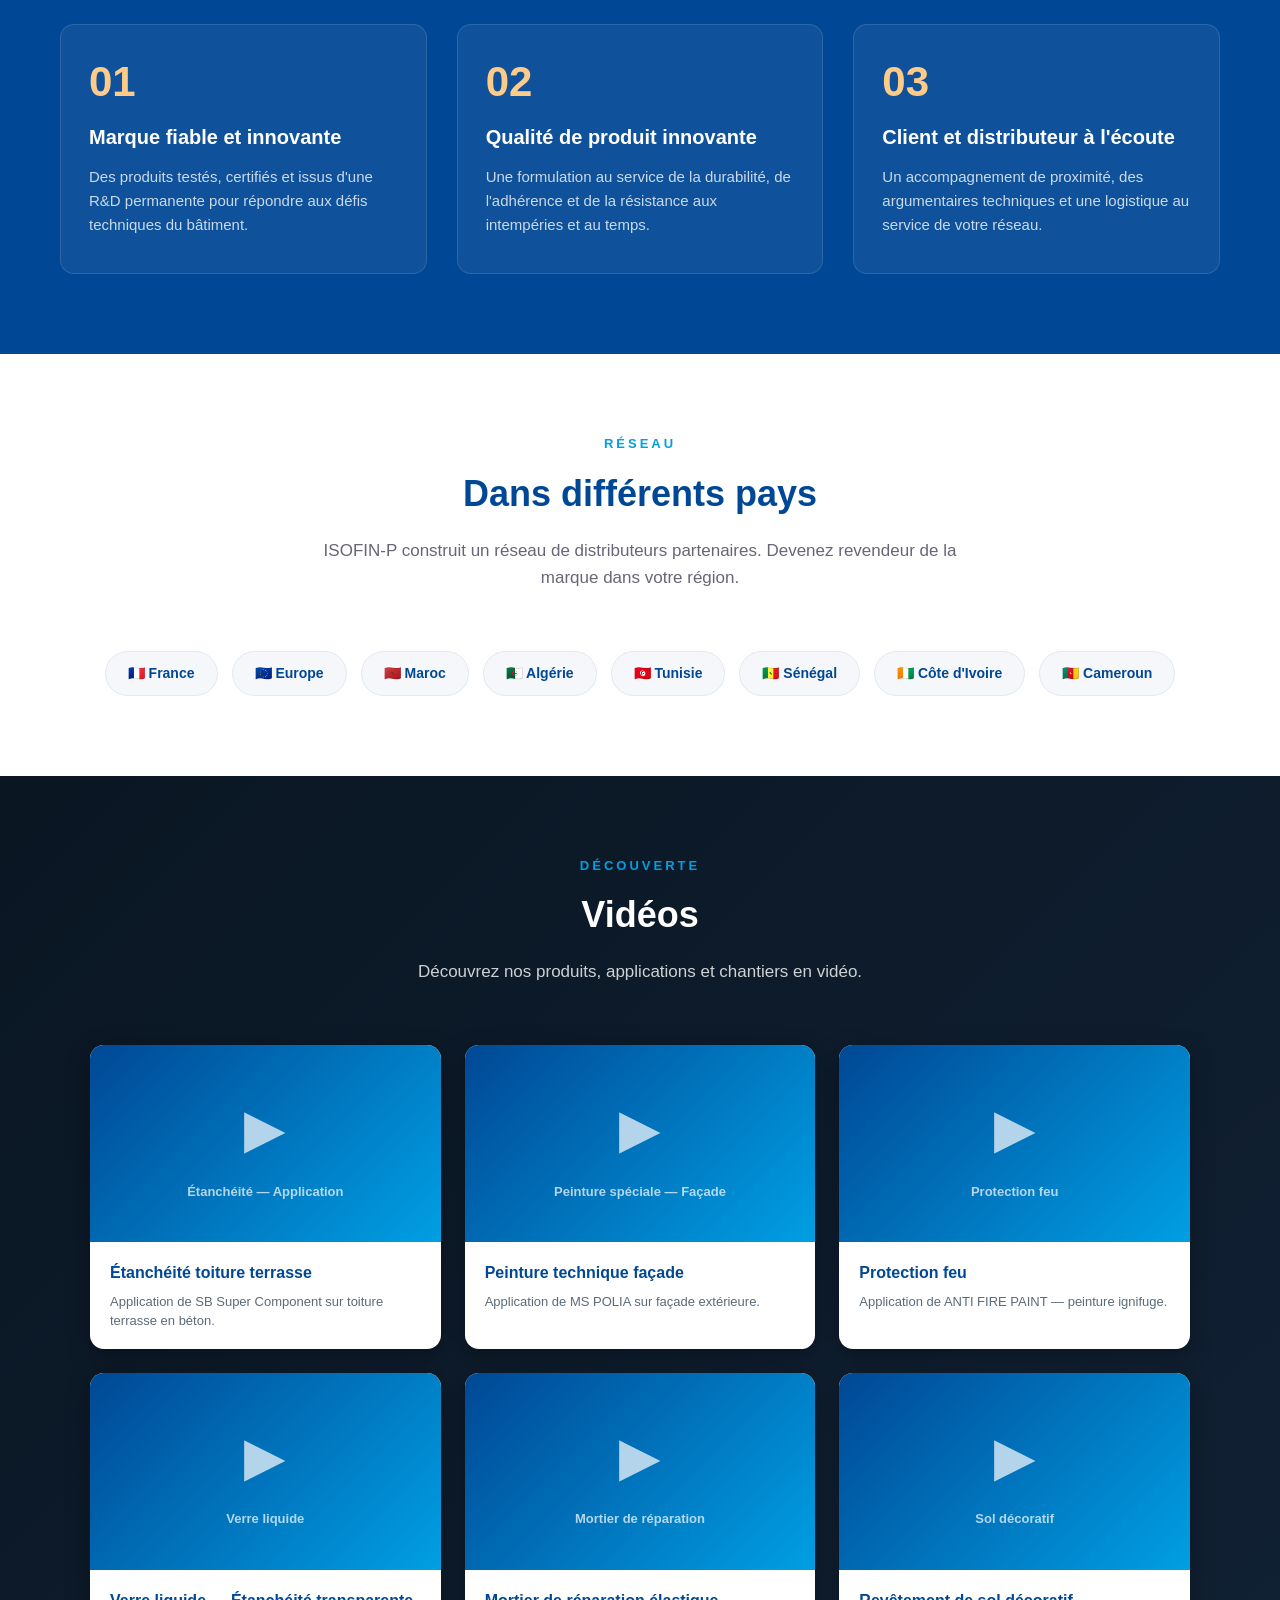
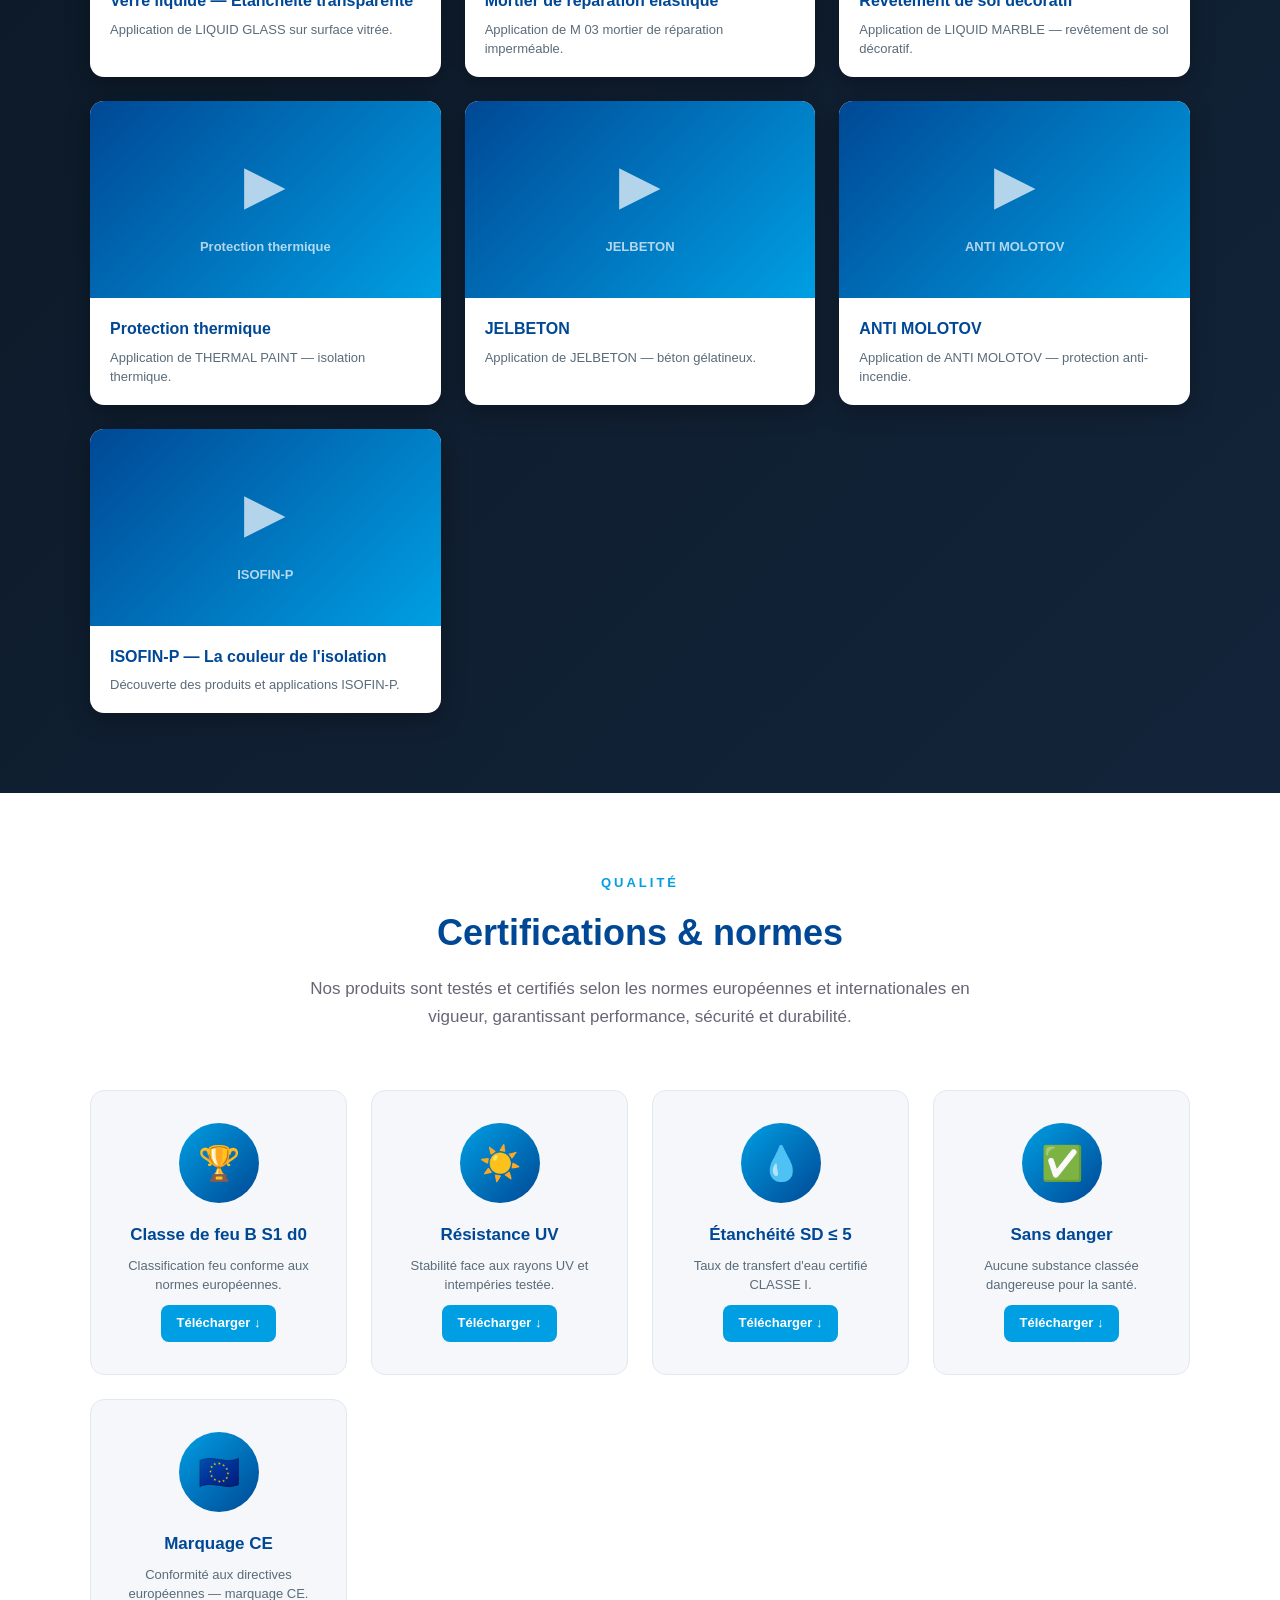
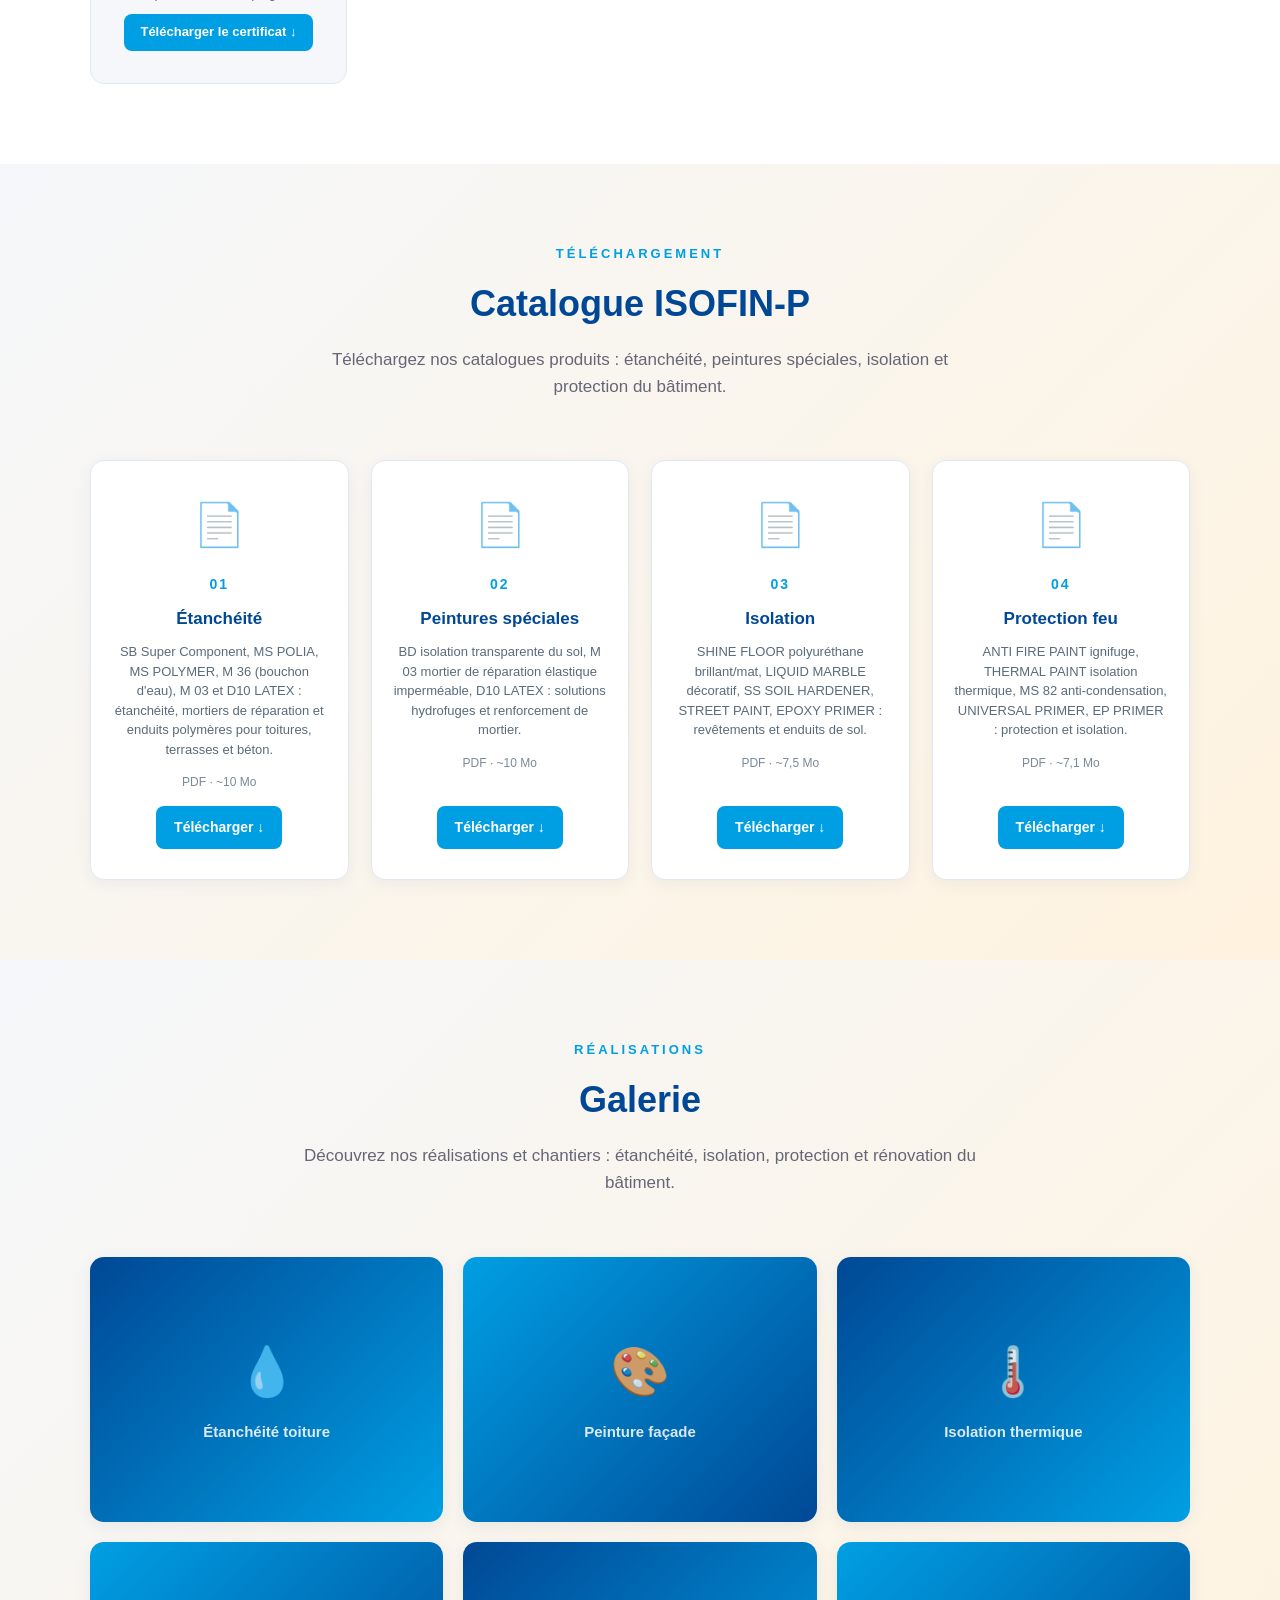
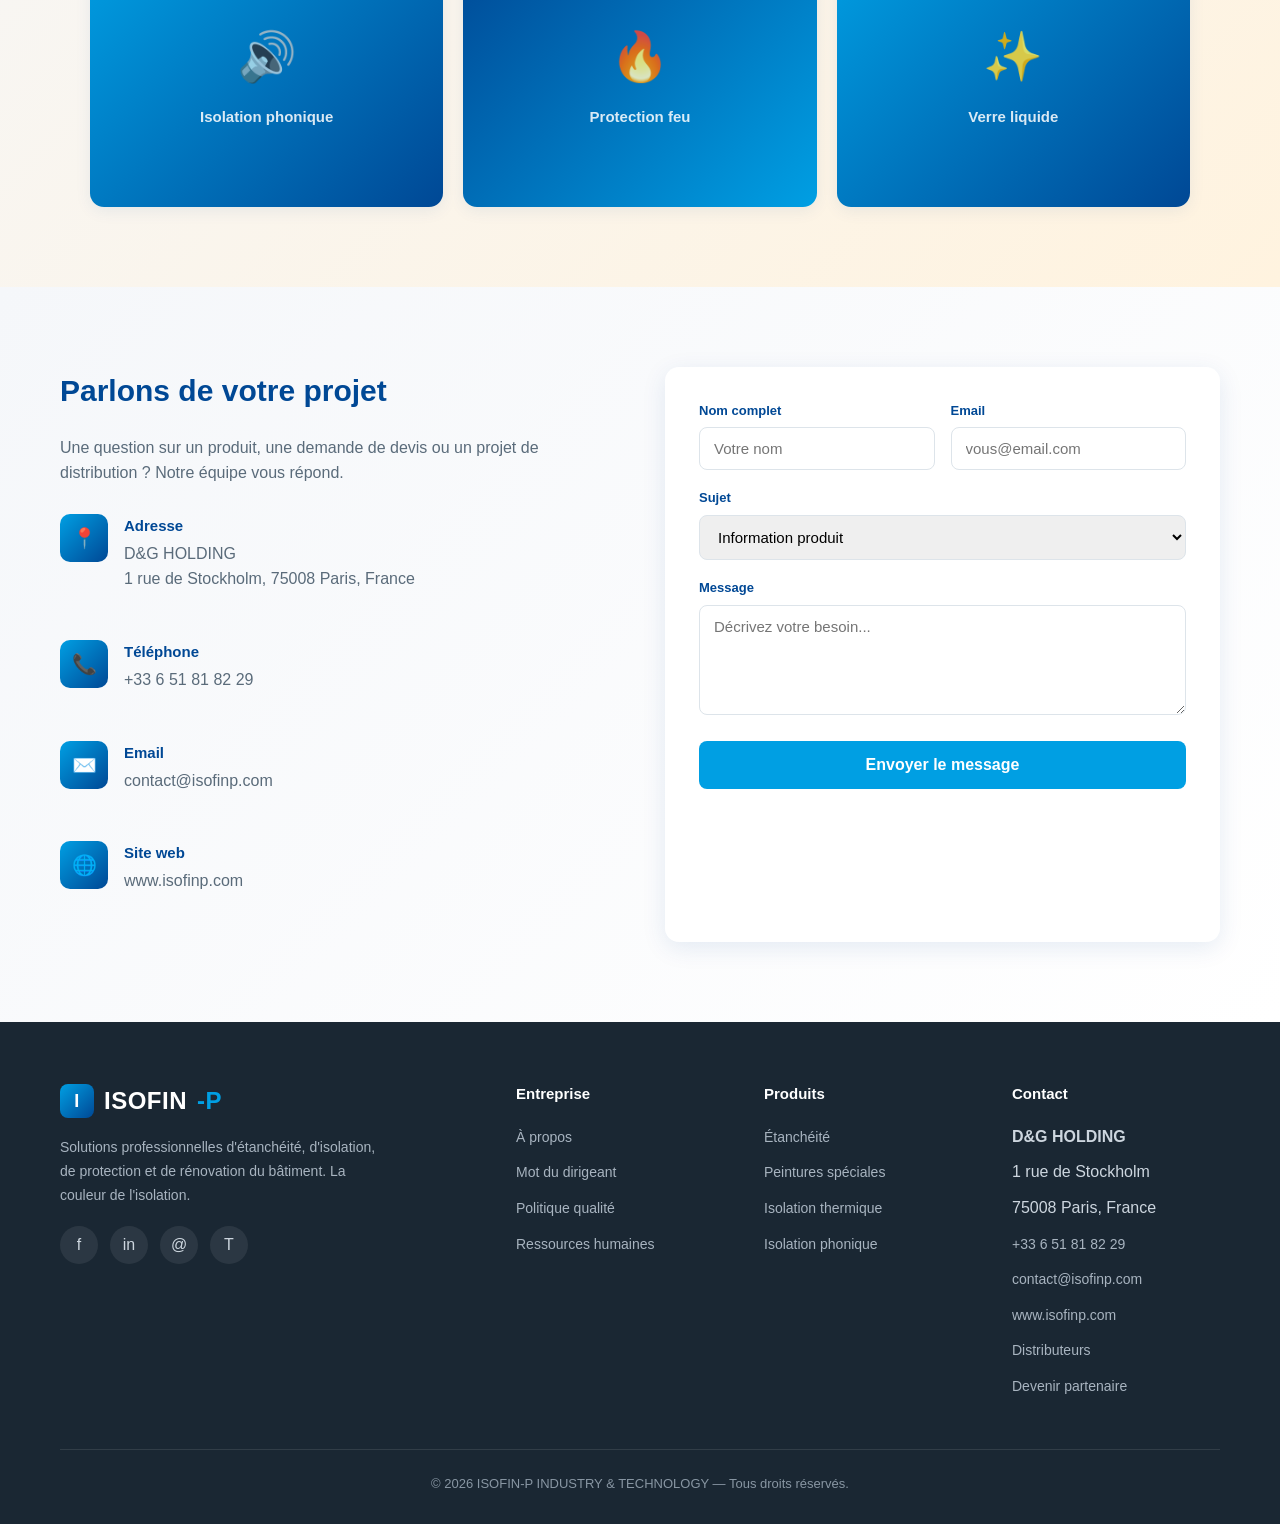
==== commit 5fda9420: "Update print statement from 'Hello' to 'Goodbye'" ====
--- a/index.html
+++ b/index.html
@@ -521,7 +521,7 @@
     <div class="titre-section">
       <div class="petit" data-i18n="hist_petit">Notre histoire</div>
       <h2 data-i18n="hist_titre">Un parcours bâti sur l'expérience</h2>
-      <p style="margin-top:14px;font-size:20px;color:var(--sable);font-weight:700" data-i18n="hist_fondateur">Ali Djerbi — Fondateur d'ISOFIN-P</p>
+      <p style="margin-top:14px;font-size:20px;color:var(--sable);font-weight:700" data-i18n="hist_fondateur">Ali Djerbi et Marc Grenouilleau — Fondateurs d'ISOFIN-P</p>
       <p data-i18n="hist_desc">ISOFIN-P s'appuie sur plus de 20 ans d'expérience dans la construction et l'innovation technique au service du bâtiment.</p>
     </div>
     <div class="histoire-timeline">
@@ -1000,7 +1000,7 @@
     ap_p1:"ISOFIN-P a été fondée avec une ambition claire : apporter au secteur du bâtiment des solutions d'étanchéité et d'isolation à la pointe de la recherche. Notre équipe R&D, spécialiste dans chaque domaine, conçoit des produits innovants pour la défense, l'énergie, l'agriculture et l'industrie.",
     ap_p2:"Nous présentons au monde entier des produits innovants : isolation thermique, phonique, incendie, étanchéité à l'eau et produits chimiques spéciaux, fruit d'une expertise formulée au service de l'homme et du bâtiment durable.",
     st1:"Année de création",st2:"Équipe spécialisée",st3:"Forme juridique",
-    ap_visuel:"ISOFIN-P · LA COULEUR DE L'ISOLATION",ap_video_btn:"▶ Voir la vidéo",ap_video_lien:"▶ Regarder sur YouTube",hist_petit:"Notre histoire",hist_titre:"Un parcours bâti sur l'expérience",hist_fondateur:"Ali Djerbi — Fondateur d'ISOFIN-P",hist_desc:"ISOFIN-P s'appuie sur plus de 20 ans d'expérience dans la construction et l'innovation technique au service du bâtiment.",hist1_t:"COFFOR S.A — Genève",hist1_d:"Direction Moyen-Orient du groupe COFFOR S.A (Genève), spécialiste du coffrage structurel permanent pour murs en béton armé. Déploiement de la technologie COFFOR dans la région MENA.",hist2_t:"Transition",hist2_d:"Fin du mandat chez COFFOR S.A. Capitalisation de l'expérience terrain en construction, ingénierie et développement international.",hist3_t:"Création d'ISOFIN-P",hist3_d:"Fondation d'ISOFIN-P INDUSTRY & TECHNOLOGY, dédiée à l'étanchéité, l'isolation et la protection du bâtiment. Une vision née de l'expérience du terrain.",hist4_t:"Aujourd'hui",hist4_d:"D&G HOLDING — 1 rue de Stockholm, 75008 Paris. Une gamme complète de produits certifiés CE, distribués en Europe, Afrique et Moyen-Orient.",
+    ap_visuel:"ISOFIN-P · LA COULEUR DE L'ISOLATION",ap_video_btn:"▶ Voir la vidéo",ap_video_lien:"▶ Regarder sur YouTube",hist_petit:"Notre histoire",hist_titre:"Un parcours bâti sur l'expérience",hist_fondateur:"Ali Djerbi et Marc Grenouilleau — Fondateurs d'ISOFIN-P",hist_desc:"ISOFIN-P s'appuie sur plus de 20 ans d'expérience dans la construction et l'innovation technique au service du bâtiment.",hist1_t:"COFFOR S.A — Genève",hist1_d:"Direction Moyen-Orient du groupe COFFOR S.A (Genève), spécialiste du coffrage structurel permanent pour murs en béton armé. Déploiement de la technologie COFFOR dans la région MENA.",hist2_t:"Transition",hist2_d:"Fin du mandat chez COFFOR S.A. Capitalisation de l'expérience terrain en construction, ingénierie et développement international.",hist3_t:"Création d'ISOFIN-P",hist3_d:"Fondation d'ISOFIN-P INDUSTRY & TECHNOLOGY, dédiée à l'étanchéité, l'isolation et la protection du bâtiment. Une vision née de l'expérience du terrain.",hist4_t:"Aujourd'hui",hist4_d:"D&G HOLDING — 1 rue de Stockholm, 75008 Paris. Une gamme complète de produits certifiés CE, distribués en Europe, Afrique et Moyen-Orient.",
     val_petit:"Pourquoi ISOFIN-P",val_titre:"Une marque de confiance",val_desc:"Trois engagements qui guident chacune de nos formulations et chacune de nos relations distributeurs.",
     v1_t:"Marque fiable et innovante",v1_d:"Des produits testés, certifiés et issus d'une R&D permanente pour répondre aux défis techniques du bâtiment.",
     v2_t:"Qualité de produit innovante",v2_d:"Une formulation au service de la durabilité, de l'adhérence et de la résistance aux intempéries et au temps.",
@@ -1043,7 +1043,7 @@
     ap_p1:"ISOFIN-P was founded with a clear ambition: to bring the building sector waterproofing and insulation solutions at the cutting edge of research. Our R&D team, specialists in every field, designs innovative products for defense, energy, agriculture and industry.",
     ap_p2:"We present to the world innovative products: thermal, acoustic and fire insulation, waterproofing and special chemicals, the result of formulated expertise serving people and sustainable buildings.",
     st1:"Year founded",st2:"Specialized team",st3:"Legal form",
-    ap_visuel:"ISOFIN-P · THE COLOR OF INSULATION",ap_video_btn:"▶ Watch video",ap_video_lien:"▶ Watch on YouTube",hist_petit:"Our story",hist_titre:"A journey built on experience",hist_fondateur:"Ali Djerbi — Founder of ISOFIN-P",hist_desc:"ISOFIN-P draws on over 20 years of experience in construction and technical innovation for the building sector.",hist1_t:"COFFOR S.A — Geneva",hist1_d:"Middle East Director of the COFFOR S.A group (Geneva), specialist in permanent structural formwork for reinforced concrete walls. Deployment of COFFOR technology in the MENA region.",hist2_t:"Transition",hist2_d:"End of mandate at COFFOR S.A. Capitalizing on field experience in construction, engineering and international development.",hist3_t:"Creation of ISOFIN-P",hist3_d:"Foundation of ISOFIN-P INDUSTRY & TECHNOLOGY, dedicated to waterproofing, insulation and building protection. A vision born from field experience.",hist4_t:"Today",hist4_d:"D&G HOLDING — 1 rue de Stockholm, 75008 Paris. A complete range of CE-certified products, distributed in Europe, Africa and the Middle East.",
+    ap_visuel:"ISOFIN-P · THE COLOR OF INSULATION",ap_video_btn:"▶ Watch video",ap_video_lien:"▶ Watch on YouTube",hist_petit:"Our story",hist_titre:"A journey built on experience",hist_fondateur:"Ali Djerbi and Marc Grenouilleau — Founders of ISOFIN-P",hist_desc:"ISOFIN-P draws on over 20 years of experience in construction and technical innovation for the building sector.",hist1_t:"COFFOR S.A — Geneva",hist1_d:"Middle East Director of the COFFOR S.A group (Geneva), specialist in permanent structural formwork for reinforced concrete walls. Deployment of COFFOR technology in the MENA region.",hist2_t:"Transition",hist2_d:"End of mandate at COFFOR S.A. Capitalizing on field experience in construction, engineering and international development.",hist3_t:"Creation of ISOFIN-P",hist3_d:"Foundation of ISOFIN-P INDUSTRY & TECHNOLOGY, dedicated to waterproofing, insulation and building protection. A vision born from field experience.",hist4_t:"Today",hist4_d:"D&G HOLDING — 1 rue de Stockholm, 75008 Paris. A complete range of CE-certified products, distributed in Europe, Africa and the Middle East.",
     val_petit:"Why ISOFIN-P",val_titre:"A trusted brand",val_desc:"Three commitments that guide each of our formulations and each of our distributor relationships.",
     v1_t:"Reliable and innovative brand",v1_d:"Tested, certified products from continuous R&D to meet the technical challenges of construction.",
     v2_t:"Innovative product quality",v2_d:"A formulation serving durability, adhesion and resistance to weather and time.",
@@ -1063,7 +1063,7 @@
   },
   es: {
     _flag:"🇪🇸",_code:"ES",_html:"es",
-    nav_accueil:"Inicio",nav_produits:"Productos",nav_apropos:"Nosotros",nav_distributeurs:"Distribuidores",nav_catalogue:"Catálogo",nav_certif:"Certificaciones",nav_videos:"Vídeos",nav_galerie:"Galería",nav_contact:"Contacto",
+    nav_accueil:"Inicio",nav_produits:"Productos",nav_apropos:"Acerca de",nav_distributeurs:"Distribuidores",nav_catalogue:"Catálogo",nav_certif:"Certificaciones",nav_videos:"Vídeos",nav_galerie:"Galería",nav_contact:"Contacto",
     badge:"El color del aislamiento",
     hero_titre:"LA INNOVACIÓN AL SERVICIO DE LOS PROFESIONALES",
     hero_sous:"Se acabaron la humedad y el moho",
@@ -1086,7 +1086,7 @@
     ap_p1:"ISOFIN-P se fundó con una ambición clara: aportar al sector de la construcción soluciones de impermeabilización y aislamiento a la vanguardia de la investigación. Nuestro equipo de I+D, especialista en cada área, diseña productos innovadores para la defensa, la energía, la agricultura y la industria.",
     ap_p2:"Presentamos al mundo productos innovadores: aislamiento térmico, acústico, contra incendios, impermeabilización y productos químicos especiales, fruto de una experiencia formulada al servicio de las personas y la construcción sostenible.",
     st1:"Año de creación",st2:"Equipo especializado",st3:"Forma jurídica",
-    ap_visuel:"ISOFIN-P · EL COLOR DEL AISLAMIENTO",ap_video_btn:"▶ Ver vídeo",ap_video_lien:"▶ Ver en YouTube",hist_petit:"Nuestra historia",hist_titre:"Un recorrido construido sobre la experiencia",hist_fondateur:"Ali Djerbi — Fundador de ISOFIN-P",hist_desc:"ISOFIN-P se basa en más de 20 años de experiencia en construcción e innovación técnica al servicio del sector edificador.",hist1_t:"COFFOR S.A — Ginebra",hist1_d:"Dirección de Oriente Medio del grupo COFFOR S.A (Ginebra), especialista en encofrado estructural permanente para muros de hormigón armado. Despliegue de la tecnología COFFOR en la región MENA.",hist2_t:"Transición",hist2_d:"Fin del mandato en COFFOR S.A. Capitalización de la experiencia sobre el terreno en construcción, ingeniería y desarrollo internacional.",hist3_t:"Creación de ISOFIN-P",hist3_d:"Fundación de ISOFIN-P INDUSTRY & TECHNOLOGY, dedicada a la impermeabilización, el aislamiento y la protección de edificios. Una visión nacida de la experiencia sobre el terreno.",hist4_t:"Hoy",hist4_d:"D&G HOLDING — 1 rue de Stockholm, 75008 París. Una gama completa de productos certificados CE, distribuidos en Europa, África y Oriente Medio.",
+    ap_visuel:"ISOFIN-P · EL COLOR DEL AISLAMIENTO",ap_video_btn:"▶ Ver vídeo",ap_video_lien:"▶ Ver en YouTube",hist_petit:"Nuestra historia",hist_titre:"Un recorrido construido sobre la experiencia",hist_fondateur:"Ali Djerbi y Marc Grenouilleau — Fundadores de ISOFIN-P",hist_desc:"ISOFIN-P se basa en más de 20 años de experiencia en construcción e innovación técnica al servicio del sector edificador.",hist1_t:"COFFOR S.A — Ginebra",hist1_d:"Dirección de Oriente Medio del grupo COFFOR S.A (Ginebra), especialista en encofrado estructural permanente para muros de hormigón armado. Despliegue de la tecnología COFFOR en la región MENA.",hist2_t:"Transición",hist2_d:"Fin del mandato en COFFOR S.A. Capitalización de la experiencia sobre el terreno en construcción, ingeniería y desarrollo internacional.",hist3_t:"Creación de ISOFIN-P",hist3_d:"Fundación de ISOFIN-P INDUSTRY & TECHNOLOGY, dedicada a la impermeabilización, el aislamiento y la protección de edificios. Una visión nacida de la experiencia sobre el terreno.",hist4_t:"Hoy",hist4_d:"D&G HOLDING — 1 rue de Stockholm, 75008 París. Una gama completa de productos certificados CE, distribuidos en Europa, África y Oriente Medio.",
     val_petit:"Por qué ISOFIN-P",val_titre:"Una marca de confianza",val_desc:"Tres compromisos que guían cada una de nuestras formulaciones y cada una de nuestras relaciones con distribuidores.",
     v1_t:"Marca fiable e innovadora",v1_d:"Productos probados, certificados y procedentes de una I+D permanente para responder a los retos técnicos de la construcción.",
     v2_t:"Calidad de producto innovadora",v2_d:"Una formulación al servicio de la durabilidad, la adherencia y la resistencia a las intemperies y al tiempo.",
@@ -1106,7 +1106,7 @@
   },
   ar: {
     _flag:"🇸🇦",_code:"AR",_html:"ar",
-    nav_accueil:"الرئيسية",nav_produits:"المنتجات",nav_apropos:"من نحن",nav_distributeurs:"الموزعون",nav_catalogue:"الكتالوج",nav_certif:"الشهادات",nav_videos:"فيديوهات",nav_galerie:"المعرض",nav_contact:"اتصل بنا",
+    nav_accueil:"الرئيسية",nav_produits:"المنتجات",nav_apropos:"حول",nav_distributeurs:"الموزعون",nav_catalogue:"الكتالوج",nav_certif:"الشهادات",nav_videos:"فيديوهات",nav_galerie:"المعرض",nav_contact:"اتصل بنا",
     badge:"لون العزل",
     hero_titre:"الابتكار في خدمة المهنيين",
     hero_sous:"وداعاً للرطوبة والعفن",
@@ -1129,7 +1129,7 @@
     ap_p1:"تأسست ISOFIN-P بطموح واضح: تقديم حلول العزل المائي والعزل الحراري لقطاع البناء في طليعة البحث. فريق البحث والتطوير لدينا، المتخصص في كل مجال، يصمم منتجات مبتكرة للدفاع والطاقة والزراعة والصناعة.",
     ap_p2:"نقدم للعالم منتجات مبتكرة: عزل حراري وصوتي ومقاوم للحريق وعزل مائي ومواد كيميائية خاصة، نتاج خبرة مصاغة في خدمة الإنسان والمباني المستدامة.",
     st1:"سنة التأسيس",st2:"فريق متخصص",st3:"الشكل القانوني",
-    ap_visuel:"ISOFIN-P · لون العزل",ap_video_btn:"▶ شاهد الفيديو",ap_video_lien:"▶ شاهد على يوتيوب",hist_petit:"قصتنا",hist_titre:"مسيرة مبنية على الخبرة",hist_fondateur:"علي الجربي — مؤسس ISOFIN-P",hist_desc:"تعتمد ISOFIN-P على أكثر من 20 عامًا من الخبرة في البناء والابتكار التقني لخدمة قطاع المباني.",hist1_t:"COFFOR S.A — جنيف",hist1_d:"إدارة الشرق الأوسط لمجموعة COFFOR S.A (جنيف)، المتخصصة في القوالب الهيكلية الدائمة لجدران الخرسانة المسلحة. نشر تقنية COFFOR في منطقة الشرق الأوسط وشمال أفريقيا.",hist2_t:"انتقال",hist2_d:"نهاية المهمة في COFFOR S.A. استثمار الخبرة الميدانية في البناء والهندسة والتطوير الدولي.",hist3_t:"تأسيس ISOFIN-P",hist3_d:"تأسيس ISOFIN-P INDUSTRY & TECHNOLOGY، المكرسة للعزل المائي والعزل وحماية المباني. رؤية وُلدت من الخبرة الميدانية.",hist4_t:"اليوم",hist4_d:"D&G HOLDING — 1 rue de Stockholm، 75008 باريس. مجموعة كاملة من المنتجات المعتمدة CE، موزعة في أوروبا وأفريقيا والشرق الأوسط.",
+    ap_visuel:"ISOFIN-P · لون العزل",ap_video_btn:"▶ شاهد الفيديو",ap_video_lien:"▶ شاهد على يوتيوب",hist_petit:"قصتنا",hist_titre:"مسيرة مبنية على الخبرة",hist_fondateur:"علي الجربي ومارك غرنويلو — مؤسسا ISOFIN-P",hist_desc:"تعتمد ISOFIN-P على أكثر من 20 عامًا من الخبرة في البناء والابتكار التقني لخدمة قطاع المباني.",hist1_t:"COFFOR S.A — جنيف",hist1_d:"إدارة الشرق الأوسط لمجموعة COFFOR S.A (جنيف)، المتخصصة في القوالب الهيكلية الدائمة لجدران الخرسانة المسلحة. نشر تقنية COFFOR في منطقة الشرق الأوسط وشمال أفريقيا.",hist2_t:"انتقال",hist2_d:"نهاية المهمة في COFFOR S.A. استثمار الخبرة الميدانية في البناء والهندسة والتطوير الدولي.",hist3_t:"تأسيس ISOFIN-P",hist3_d:"تأسيس ISOFIN-P INDUSTRY & TECHNOLOGY، المكرسة للعزل المائي والعزل وحماية المباني. رؤية وُلدت من الخبرة الميدانية.",hist4_t:"اليوم",hist4_d:"D&G HOLDING — 1 rue de Stockholm، 75008 باريس. مجموعة كاملة من المنتجات المعتمدة CE، موزعة في أوروبا وأفريقيا والشرق الأوسط.",
     val_petit:"لماذا ISOFIN-P",val_titre:"علامة موثوقة",val_desc:"ثلاثة التزامات توجه كل تركيبة من تركيباتنا وكل علاقة مع موزعينا.",
     v1_t:"علامة موثوقة ومبتكرة",v1_d:"منتجات مختبرة ومعتمدة من بحث وتطوير مستمر لمواجهة التحديات التقنية للبنناء.",
     v2_t:"جودة منتج مبتكرة",v2_d:"تركيبة في خدمة المتانة والالتصاق والمقاومة للعوامل الجوية والزمن.",
@@ -1149,7 +1149,7 @@
   },
   it: {
     _flag:"🇮🇹",_code:"IT",_html:"it",
-    nav_accueil:"Home",nav_produits:"Prodotti",nav_apropos:"Chi siamo",nav_distributeurs:"Distributori",nav_catalogue:"Catalogo",nav_certif:"Certificazioni",nav_videos:"Video",nav_contact:"Contatti",
+    nav_accueil:"Home",nav_produits:"Prodotti",nav_apropos:"Informazioni",nav_distributeurs:"Distributori",nav_catalogue:"Catalogo",nav_certif:"Certificazioni",nav_videos:"Video",nav_contact:"Contatti",
     badge:"Il colore dell'isolamento",
     hero_titre:"L'INNOVAZIONE AL SERVIZIO DEI PROFESSIONISTI",
     hero_sous:"Basta umidità e muffa",
@@ -1172,7 +1172,7 @@
     ap_p1:"ISOFIN-P è stata fondata con un'ambizione chiara: portare nel settore edilizio soluzioni di impermeabilizzazione e isolamento all'avanguardia della ricerca. Il nostro team R&S, specialista in ogni settore, progetta prodotti innovativi per la difesa, l'energia, l'agricoltura e l'industria.",
     ap_p2:"Presentiamo al mondo prodotti innovativi: isolamento termico, acustico, antincendio, impermeabilizzazione e prodotti chimici speciali, frutto di un'expertise formulata al servizio dell'uomo e dell'edilizia sostenibile.",
     st1:"Anno di fondazione",st2:"Team specializzato",st3:"Forma giuridica",
-    ap_visuel:"ISOFIN-P · IL COLORE DELL'ISOLAMENTO",ap_video_btn:"▶ Guarda video",ap_video_lien:"▶ Guarda su YouTube",hist_petit:"La nostra storia",hist_titre:"Un percorso costruito sull'esperienza",hist_fondateur:"Ali Djerbi — Fondatore di ISOFIN-P",hist_desc:"ISOFIN-P si basa su oltre 20 anni di esperienza in edilizia e innovazione tecnica al servizio del settore delle costruzioni.",hist1_t:"COFFOR S.A — Ginevra",hist1_d:"Direzione Medio Oriente del gruppo COFFOR S.A (Ginevra), specialista in cassero strutturale permanente per muri in calcestruzzo armato. Dispiegamento della tecnologia COFFOR nella regione MENA.",hist2_t:"Transizione",hist2_d:"Fine del mandato in COFFOR S.A. Capitalizzazione dell'esperienza sul campo in costruzione, ingegneria e sviluppo internazionale.",hist3_t:"Creazione di ISOFIN-P",hist3_d:"Fondazione di ISOFIN-P INDUSTRY & TECHNOLOGY, dedicata all'impermeabilizzazione, all'isolamento e alla protezione degli edifici. Una visione nata dall'esperienza sul campo.",hist4_t:"Oggi",hist4_d:"D&G HOLDING — 1 rue de Stockholm, 75008 Parigi. Una gamma completa di prodotti certificati CE, distribuiti in Europa, Africa e Medio Oriente.",
+    ap_visuel:"ISOFIN-P · IL COLORE DELL'ISOLAMENTO",ap_video_btn:"▶ Guarda video",ap_video_lien:"▶ Guarda su YouTube",hist_petit:"La nostra storia",hist_titre:"Un percorso costruito sull'esperienza",hist_fondateur:"Ali Djerbi e Marc Grenouilleau — Fondatori di ISOFIN-P",hist_desc:"ISOFIN-P si basa su oltre 20 anni di esperienza in edilizia e innovazione tecnica al servizio del settore delle costruzioni.",hist1_t:"COFFOR S.A — Ginevra",hist1_d:"Direzione Medio Oriente del gruppo COFFOR S.A (Ginevra), specialista in cassero strutturale permanente per muri in calcestruzzo armato. Dispiegamento della tecnologia COFFOR nella regione MENA.",hist2_t:"Transizione",hist2_d:"Fine del mandato in COFFOR S.A. Capitalizzazione dell'esperienza sul campo in costruzione, ingegneria e sviluppo internazionale.",hist3_t:"Creazione di ISOFIN-P",hist3_d:"Fondazione di ISOFIN-P INDUSTRY & TECHNOLOGY, dedicata all'impermeabilizzazione, all'isolamento e alla protezione degli edifici. Una visione nata dall'esperienza sul campo.",hist4_t:"Oggi",hist4_d:"D&G HOLDING — 1 rue de Stockholm, 75008 Parigi. Una gamma completa di prodotti certificati CE, distribuiti in Europa, Africa e Medio Oriente.",
     val_petit:"Perché ISOFIN-P",val_titre:"Un marchio di fiducia",val_desc:"Tre impegni che guidano ciascuna delle nostre formulazioni e ciascuna delle nostre relazioni con i distributori.",
     v1_t:"Marchio affidabile e innovativo",v1_d:"Prodotti testati, certificati e frutto di R&S continua per rispondere alle sfide tecniche dell'edilizia.",
     v2_t:"Qualità di prodotto innovativa",v2_d:"Una formulazione al servizio della durabilità, dell'adesione e della resistenza alle intemperie e al tempo.",
@@ -1192,7 +1192,7 @@
   },
   ro: {
     _flag:"🇷🇴",_code:"RO",_html:"ro",
-    nav_accueil:"Acasă",nav_produits:"Produse",nav_apropos:"Despre noi",nav_distributeurs:"Distribuitori",nav_catalogue:"Catalog",nav_contact:"Contact",
+    nav_accueil:"Acasă",nav_produits:"Produse",nav_apropos:"Despre",nav_distributeurs:"Distribuitori",nav_catalogue:"Catalog",nav_contact:"Contact",
     badge:"Culoarea izolației",
     hero_titre:"INOVAȚIA ÎN SLUJBA PROFESIONIȘTILOR",
     hero_sous:"Gata cu umiditatea și mucegaiul",
@@ -1215,7 +1215,7 @@
     ap_p1:"ISOFIN-P a fost fondată cu o ambiție clară: să aducă sectorului construcțiilor soluții de impermeabilizare și izolare în avangarda cercetării. Echipa noastră de R&D, specializată în fiecare domeniu, proiectează produse inovatoare pentru apărare, energie, agricultură și industrie.",
     ap_p2:"Prezentăm lumii produse inovatoare: izolare termică, fonică, la incendiu, impermeabilizare și produse chimice speciale, rodul unei expertize formulate în slujba omului și a clădirilor durabile.",
     st1:"Anul înființării",st2:"Echipă specializată",st3:"Formă juridică",
-    ap_visuel:"ISOFIN-P · CULOAREA IZOLAȚIEI",ap_video_btn:"▶ Vezi video",ap_video_lien:"▶ Vezi pe YouTube",hist_petit:"Povestea noastră",hist_titre:"O călătorie construită pe experiență",hist_fondateur:"Ali Djerbi — Fondatorul ISOFIN-P",hist_desc:"ISOFIN-P se bazează pe peste 20 de ani de experiență în construcții și inovație tehnică în slujba sectorului construcțiilor.",hist1_t:"COFFOR S.A — Geneva",hist1_d:"Direcția Orientul Mijlociu a grupului COFFOR S.A (Geneva), specialist în cofraje structurale permanente pentru pereți din beton armat. Implementarea tehnologiei COFFOR în regiunea MENA.",hist2_t:"Tranziție",hist2_d:"Sfârșitul mandatului la COFFOR S.A. Capitalizarea experienței din teren în construcții, inginerie și dezvoltare internațională.",hist3_t:"Crearea ISOFIN-P",hist3_d:"Fondarea ISOFIN-P INDUSTRY & TECHNOLOGY, dedicată impermeabilizării, izolării și protecției clădirilor. O viziune născută din experiența din teren.",hist4_t:"Astăzi",hist4_d:"D&G HOLDING — 1 rue de Stockholm, 75008 Paris. O gamă completă de produse certificate CE, distribuite în Europa, Africa și Orientul Mijlociu.",
+    ap_visuel:"ISOFIN-P · CULOAREA IZOLAȚIEI",ap_video_btn:"▶ Vezi video",ap_video_lien:"▶ Vezi pe YouTube",hist_petit:"Povestea noastră",hist_titre:"O călătorie construită pe experiență",hist_fondateur:"Ali Djerbi și Marc Grenouilleau — Fondatorii ISOFIN-P",hist_desc:"ISOFIN-P se bazează pe peste 20 de ani de experiență în construcții și inovație tehnică în slujba sectorului construcțiilor.",hist1_t:"COFFOR S.A — Geneva",hist1_d:"Direcția Orientul Mijlociu a grupului COFFOR S.A (Geneva), specialist în cofraje structurale permanente pentru pereți din beton armat. Implementarea tehnologiei COFFOR în regiunea MENA.",hist2_t:"Tranziție",hist2_d:"Sfârșitul mandatului la COFFOR S.A. Capitalizarea experienței din teren în construcții, inginerie și dezvoltare internațională.",hist3_t:"Crearea ISOFIN-P",hist3_d:"Fondarea ISOFIN-P INDUSTRY & TECHNOLOGY, dedicată impermeabilizării, izolării și protecției clădirilor. O viziune născută din experiența din teren.",hist4_t:"Astăzi",hist4_d:"D&G HOLDING — 1 rue de Stockholm, 75008 Paris. O gamă completă de produse certificate CE, distribuite în Europa, Africa și Orientul Mijlociu.",
     val_petit:"De ce ISOFIN-P",val_titre:"Un brand de încredere",val_desc:"Trei angajamente care ghidează fiecare formulare și fiecare relație cu distribuitorii noștri.",
     v1_t:"Brand fiabil și inovator",v1_d:"Produse testate, certificate și din R&D continuu pentru a răspunde provocărilor tehnice ale construcțiilor.",
     v2_t:"Calitate inovatoare a produsului",v2_d:"O formulare în slujba durabilității, aderenței și rezistenței la intemperii și timp.",
@@ -1258,7 +1258,7 @@
     ap_p1:"ISOFIN-P создан с чёткой целью: принести в строительную отрасль решения по гидроизоляции и изоляции на переднем крае исследований. Наша команда НИОКР, специалисты в каждой области, разрабатывает инновационные продукты для обороны, энергетики, сельского хозяйства и промышленности.",
     ap_p2:"Мы представляем миру инновационные продукты: тепло-, звуко- и огнеизоляцию, гидроизоляцию и специальные химические составы — результат экспертизы на службе человека и устойчивого строительства.",
     st1:"Год основания",st2:"Специализированная команда",st3:"Правовая форма",
-    ap_visuel:"ISOFIN-P · ЦВЕТ ИЗОЛЯЦИИ",ap_video_btn:"▶ Смотреть видео",ap_video_lien:"▶ Смотреть на YouTube",hist_petit:"Наша история",hist_titre:"Путь, построенный на опыте",hist_fondateur:"Али Джерби — Основатель ISOFIN-P",hist_desc:"ISOFIN-P опирается на более чем 20-летний опыт в строительстве и технических инновациях на службе строительного сектора.",hist1_t:"COFFOR S.A — Женева",hist1_d:"Дирекция Ближнего Востока группы COFFOR S.A (Женева), специалист по постоянной несъёмной опалубке для железобетонных стен. Развёртывание технологии COFFOR в регионе MENA.",hist2_t:"Переход",hist2_d:"Окончание мандата в COFFOR S.A. Капитализация полевого опыта в строительстве, инженерии и международном развитии.",hist3_t:"Создание ISOFIN-P",hist3_d:"Основание ISOFIN-P INDUSTRY & TECHNOLOGY, посвящённой гидроизоляции, изоляции и защите зданий. Видение, рождённое полевым опытом.",hist4_t:"Сегодня",hist4_d:"D&G HOLDING — 1 rue de Stockholm, 75008 Париж. Полный ассортимент сертифицированной CE продукции, распространяемой в Европе, Африке и на Ближнем Востоке.",
+    ap_visuel:"ISOFIN-P · ЦВЕТ ИЗОЛЯЦИИ",ap_video_btn:"▶ Смотреть видео",ap_video_lien:"▶ Смотреть на YouTube",hist_petit:"Наша история",hist_titre:"Путь, построенный на опыте",hist_fondateur:"Али Джерби и Марк Гренуйо — Основатели ISOFIN-P",hist_desc:"ISOFIN-P опирается на более чем 20-летний опыт в строительстве и технических инновациях на службе строительного сектора.",hist1_t:"COFFOR S.A — Женева",hist1_d:"Дирекция Ближнего Востока группы COFFOR S.A (Женева), специалист по постоянной несъёмной опалубке для железобетонных стен. Развёртывание технологии COFFOR в регионе MENA.",hist2_t:"Переход",hist2_d:"Окончание мандата в COFFOR S.A. Капитализация полевого опыта в строительстве, инженерии и международном развитии.",hist3_t:"Создание ISOFIN-P",hist3_d:"Основание ISOFIN-P INDUSTRY & TECHNOLOGY, посвящённой гидроизоляции, изоляции и защите зданий. Видение, рождённое полевым опытом.",hist4_t:"Сегодня",hist4_d:"D&G HOLDING — 1 rue de Stockholm, 75008 Париж. Полный ассортимент сертифицированной CE продукции, распространяемой в Европе, Африке и на Ближнем Востоке.",
     val_petit:"Почему ISOFIN-P",val_titre:"Бренд, которому доверяют",val_desc:"Три обязательства, направляющие каждую нашу формулу и каждое отношение с дистрибьюторами.",
     v1_t:"Надёжный и инновационный бренд",v1_d:"Протестированные, сертифицированные продукты из постоянных НИОКР для решения технических задач строительства.",
     v2_t:"Инновационное качество продукта",v2_d:"Формула на службе долговечности, адгезии и стойкости к атмосферным воздействиям и времени.",
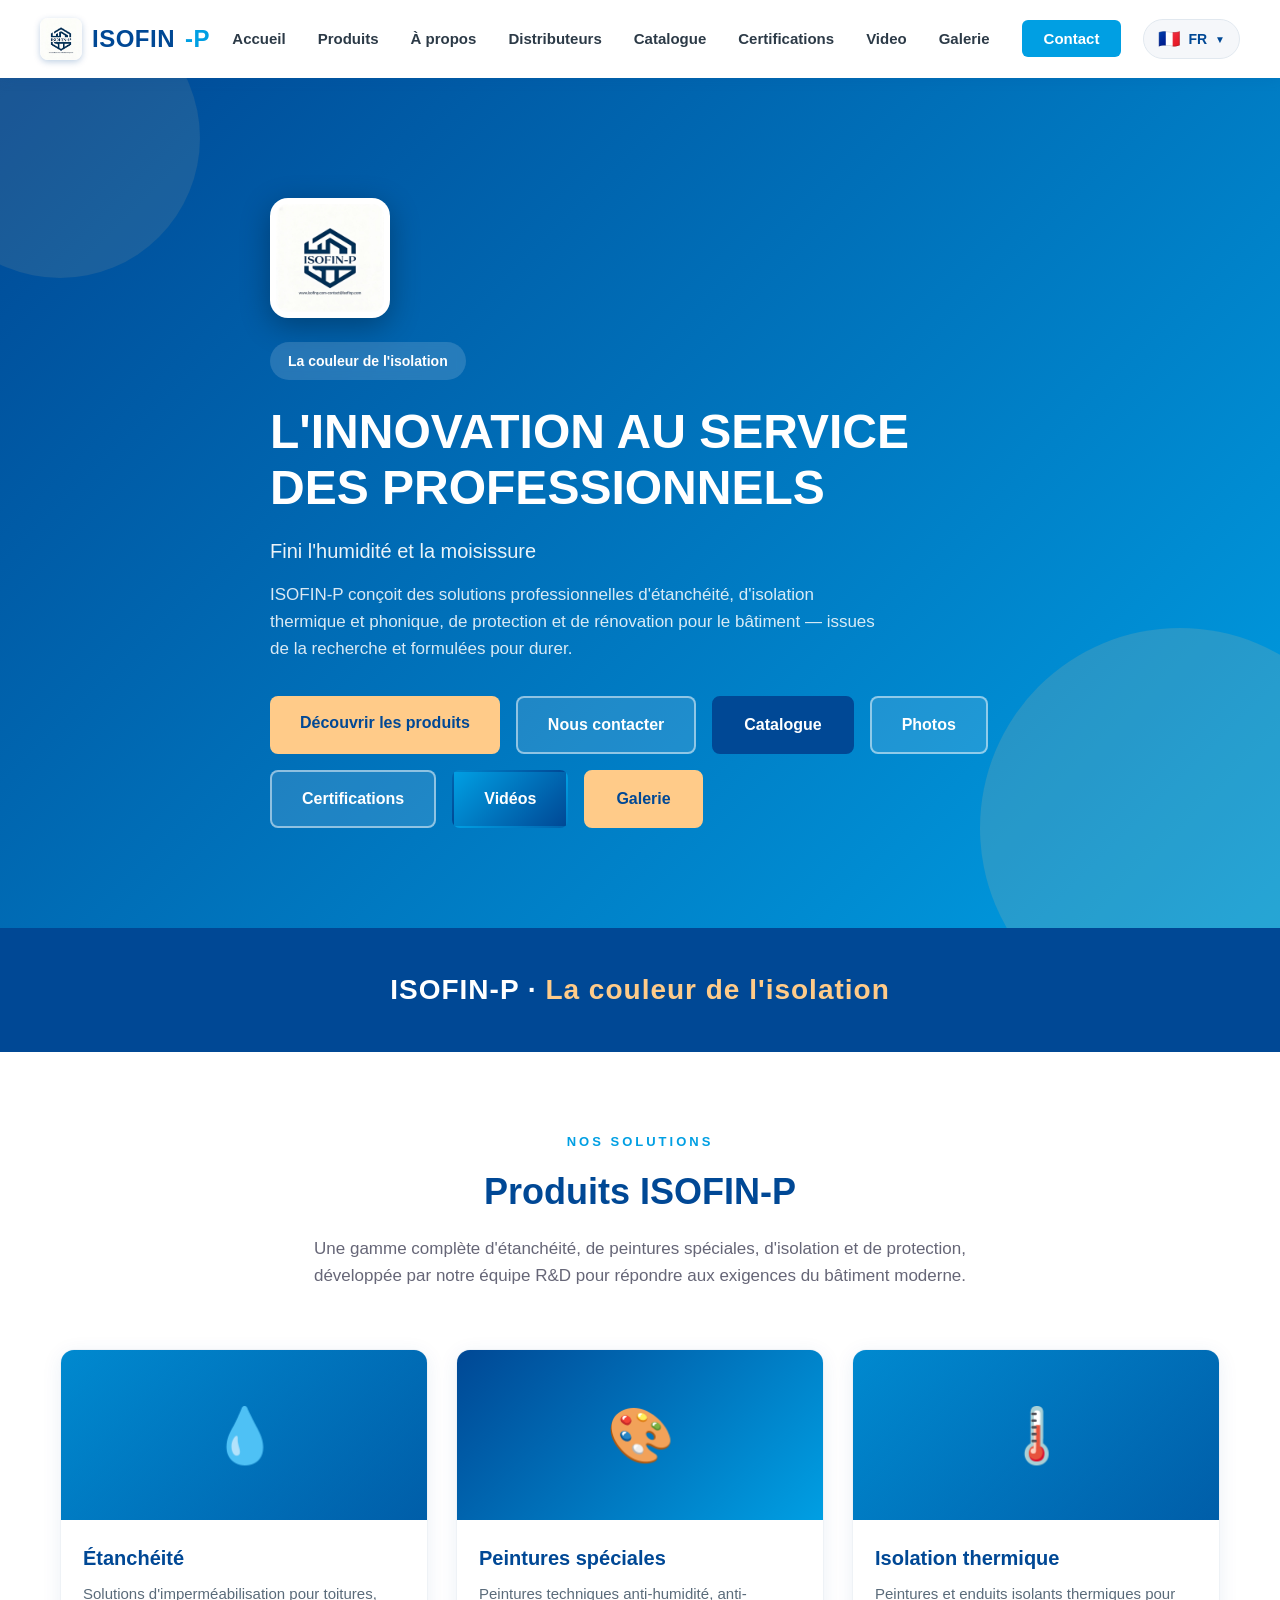
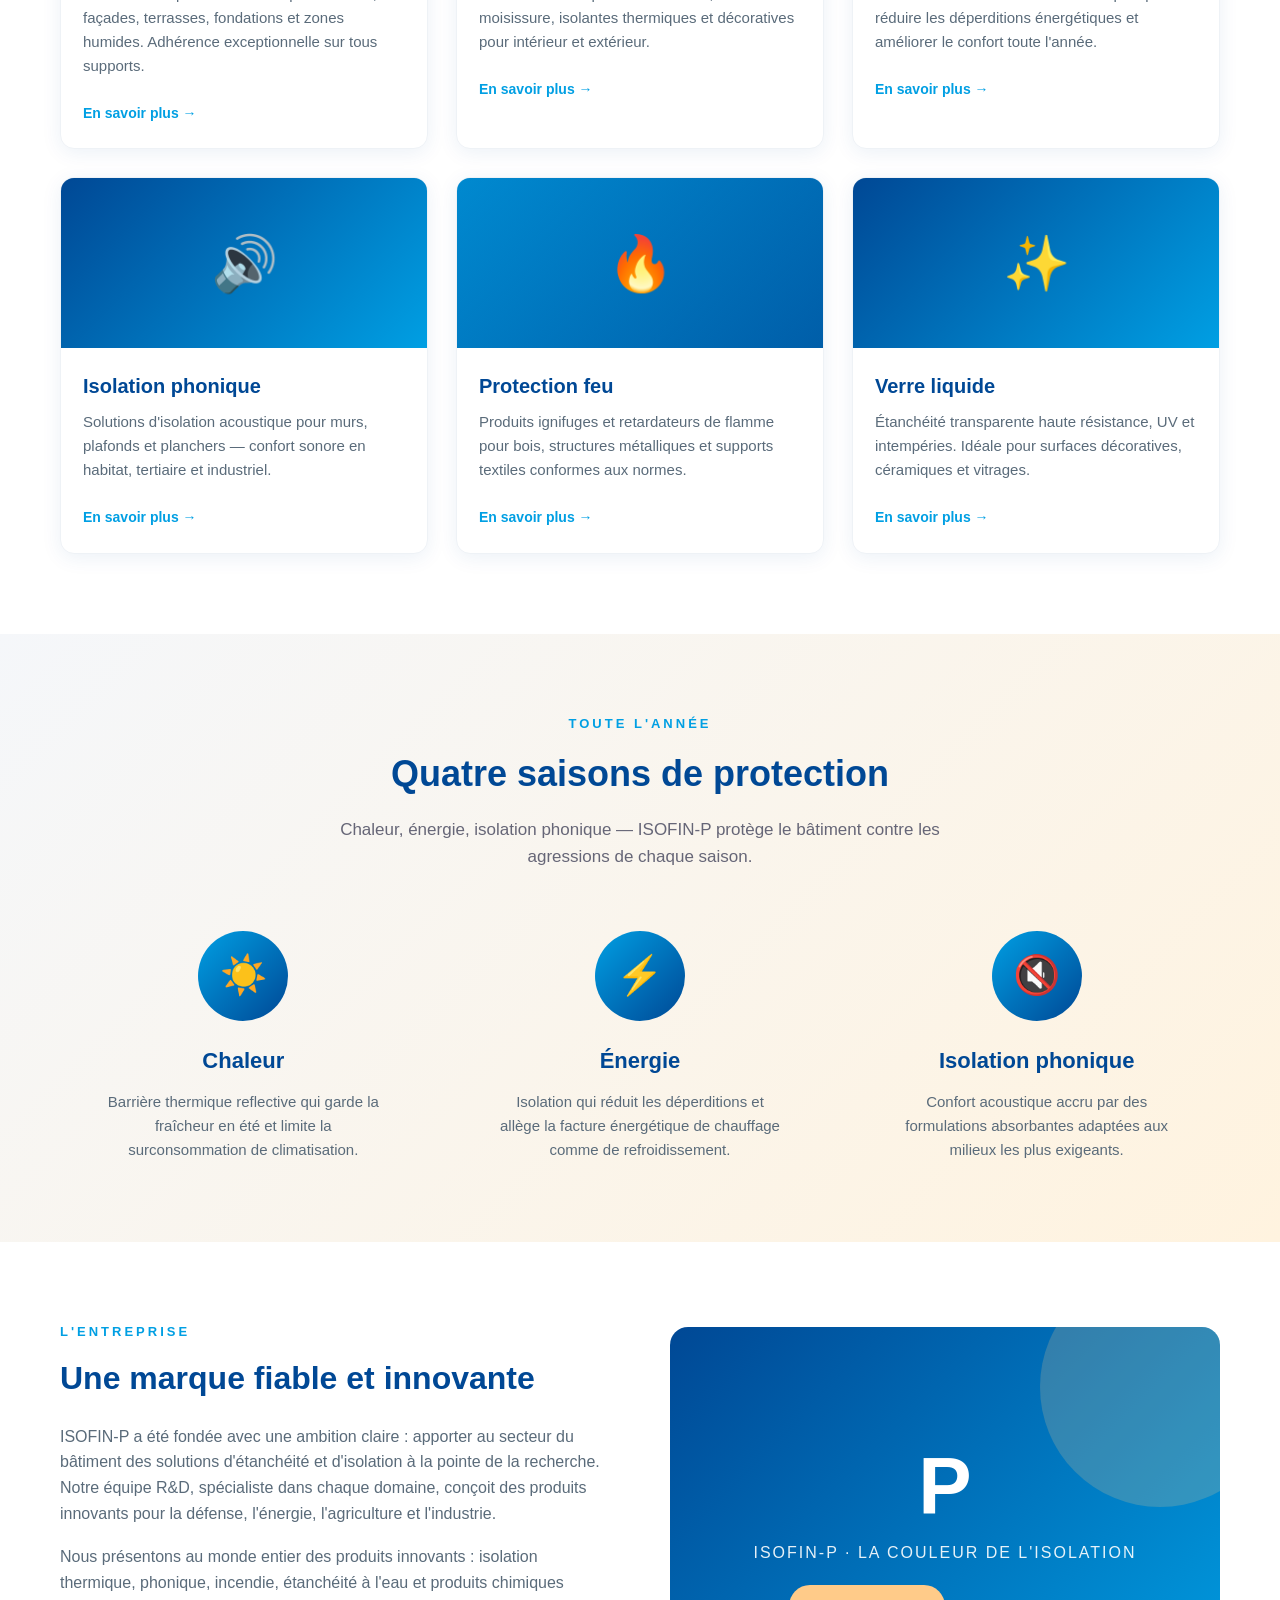
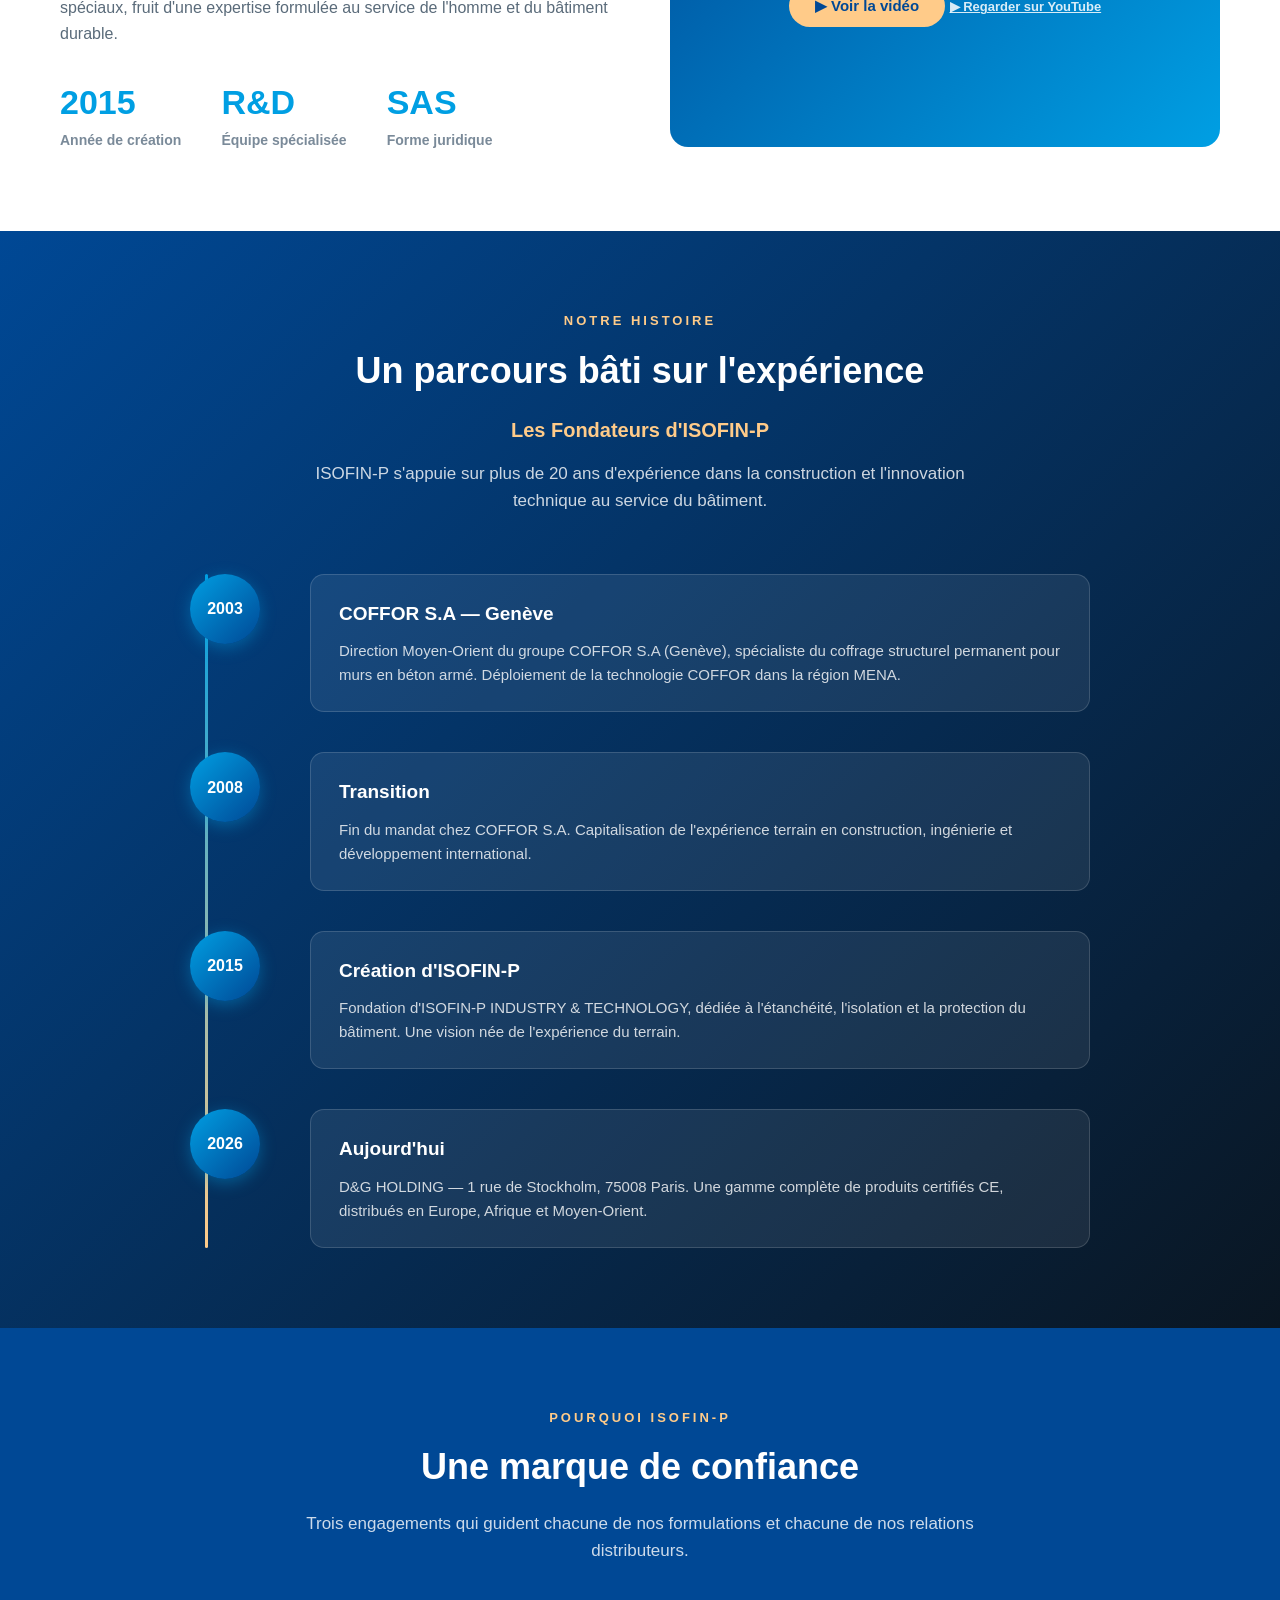
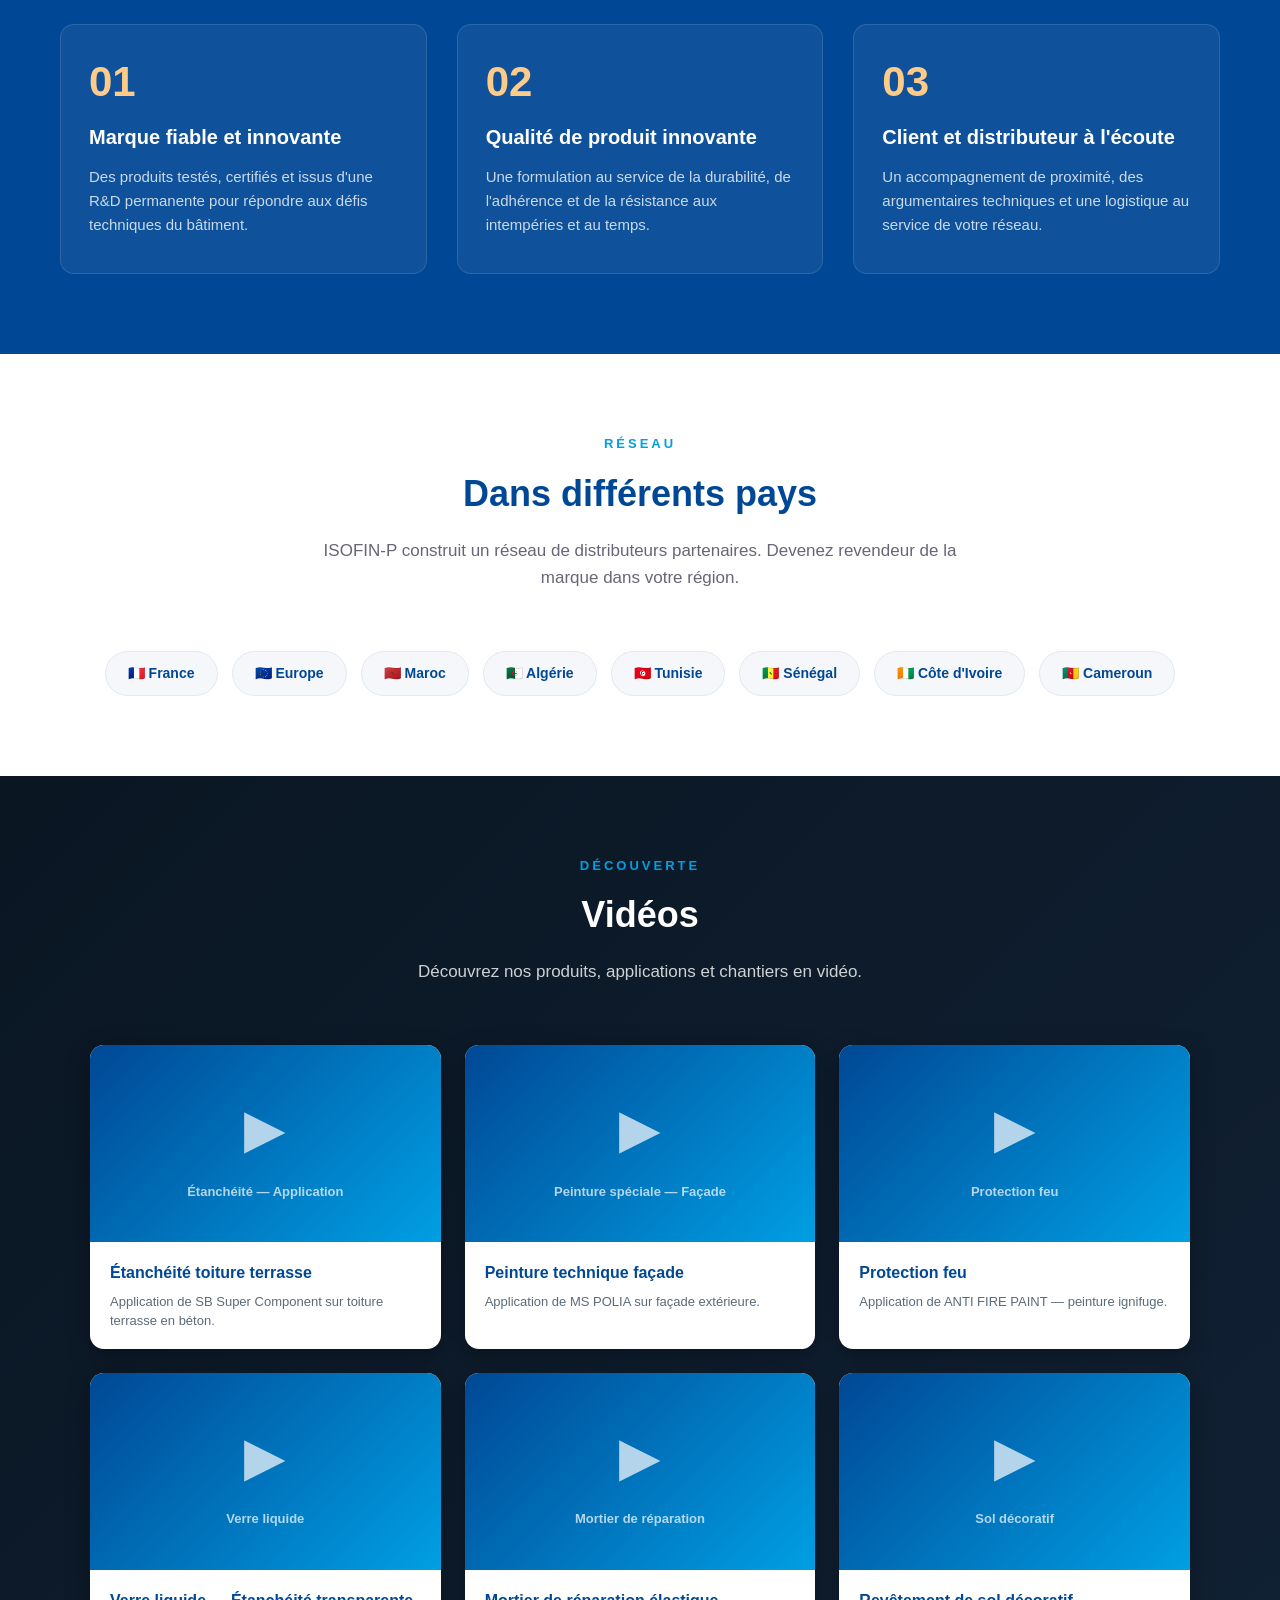
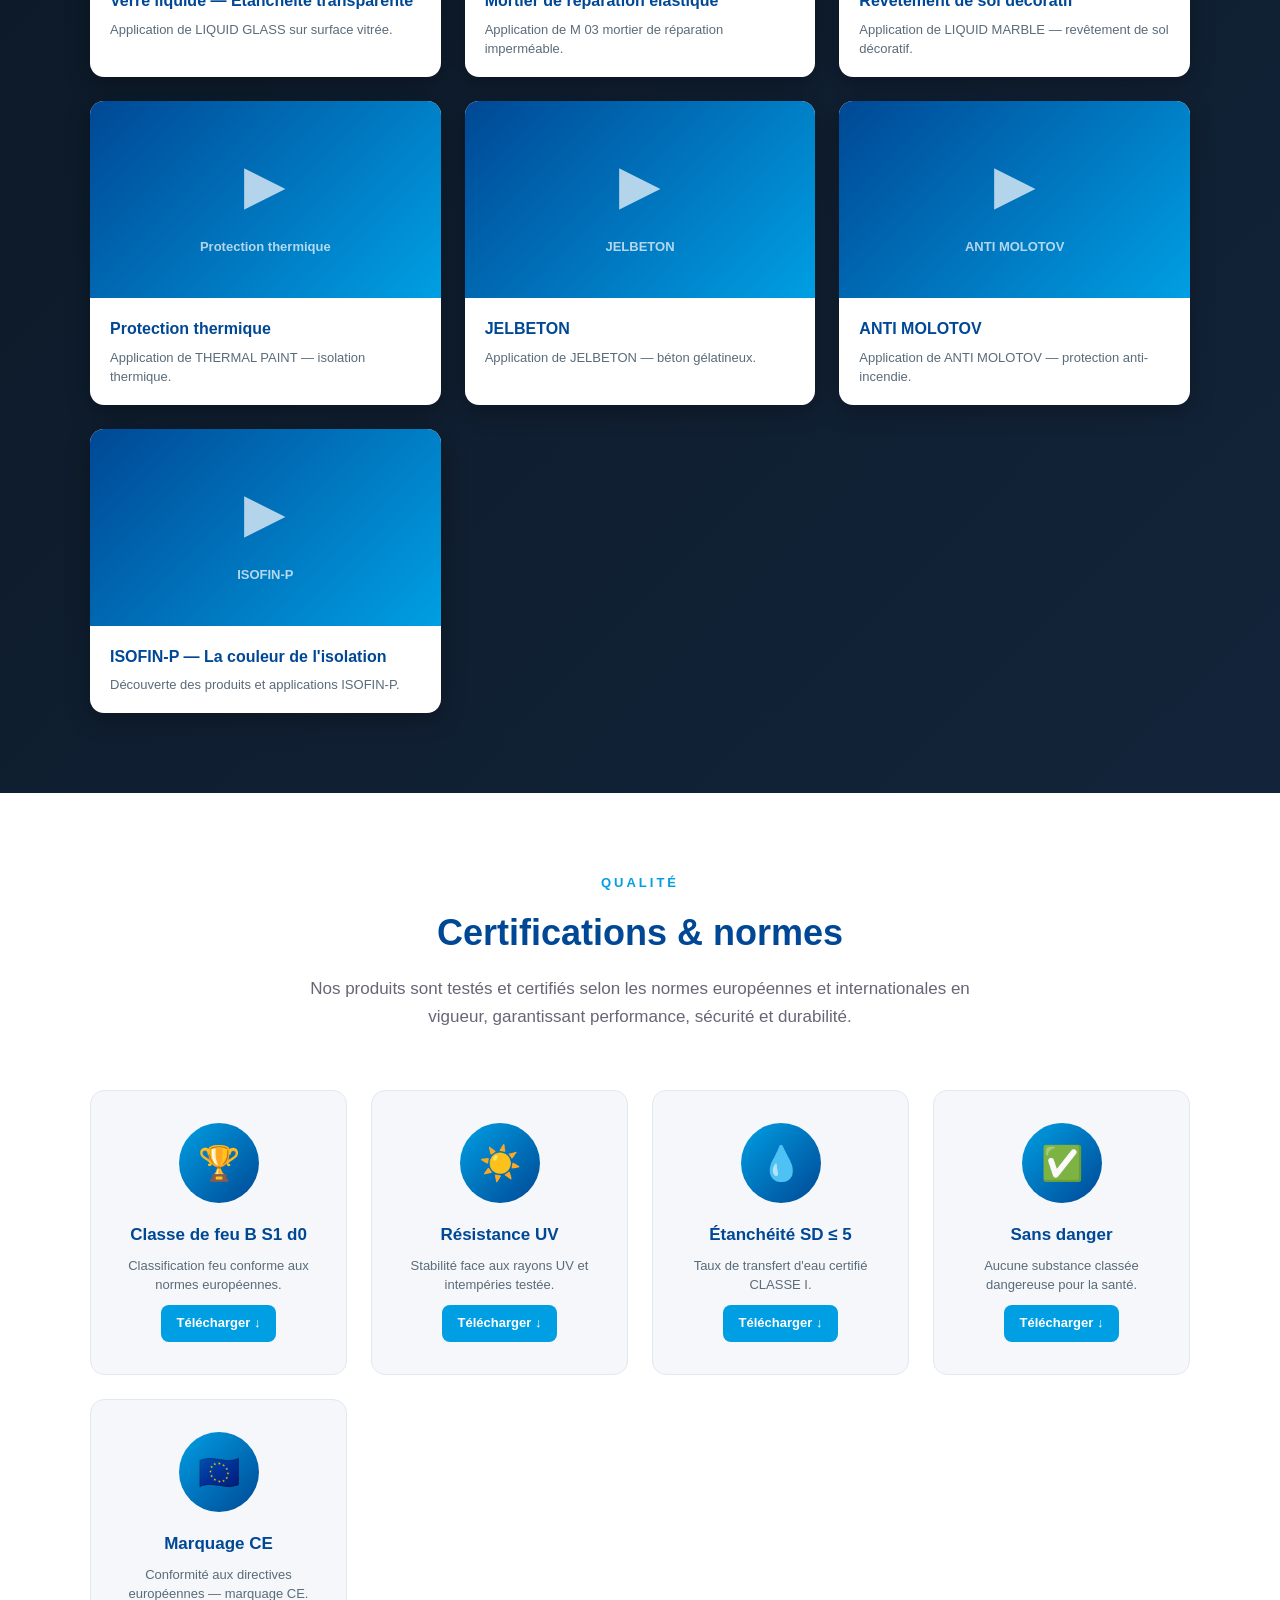
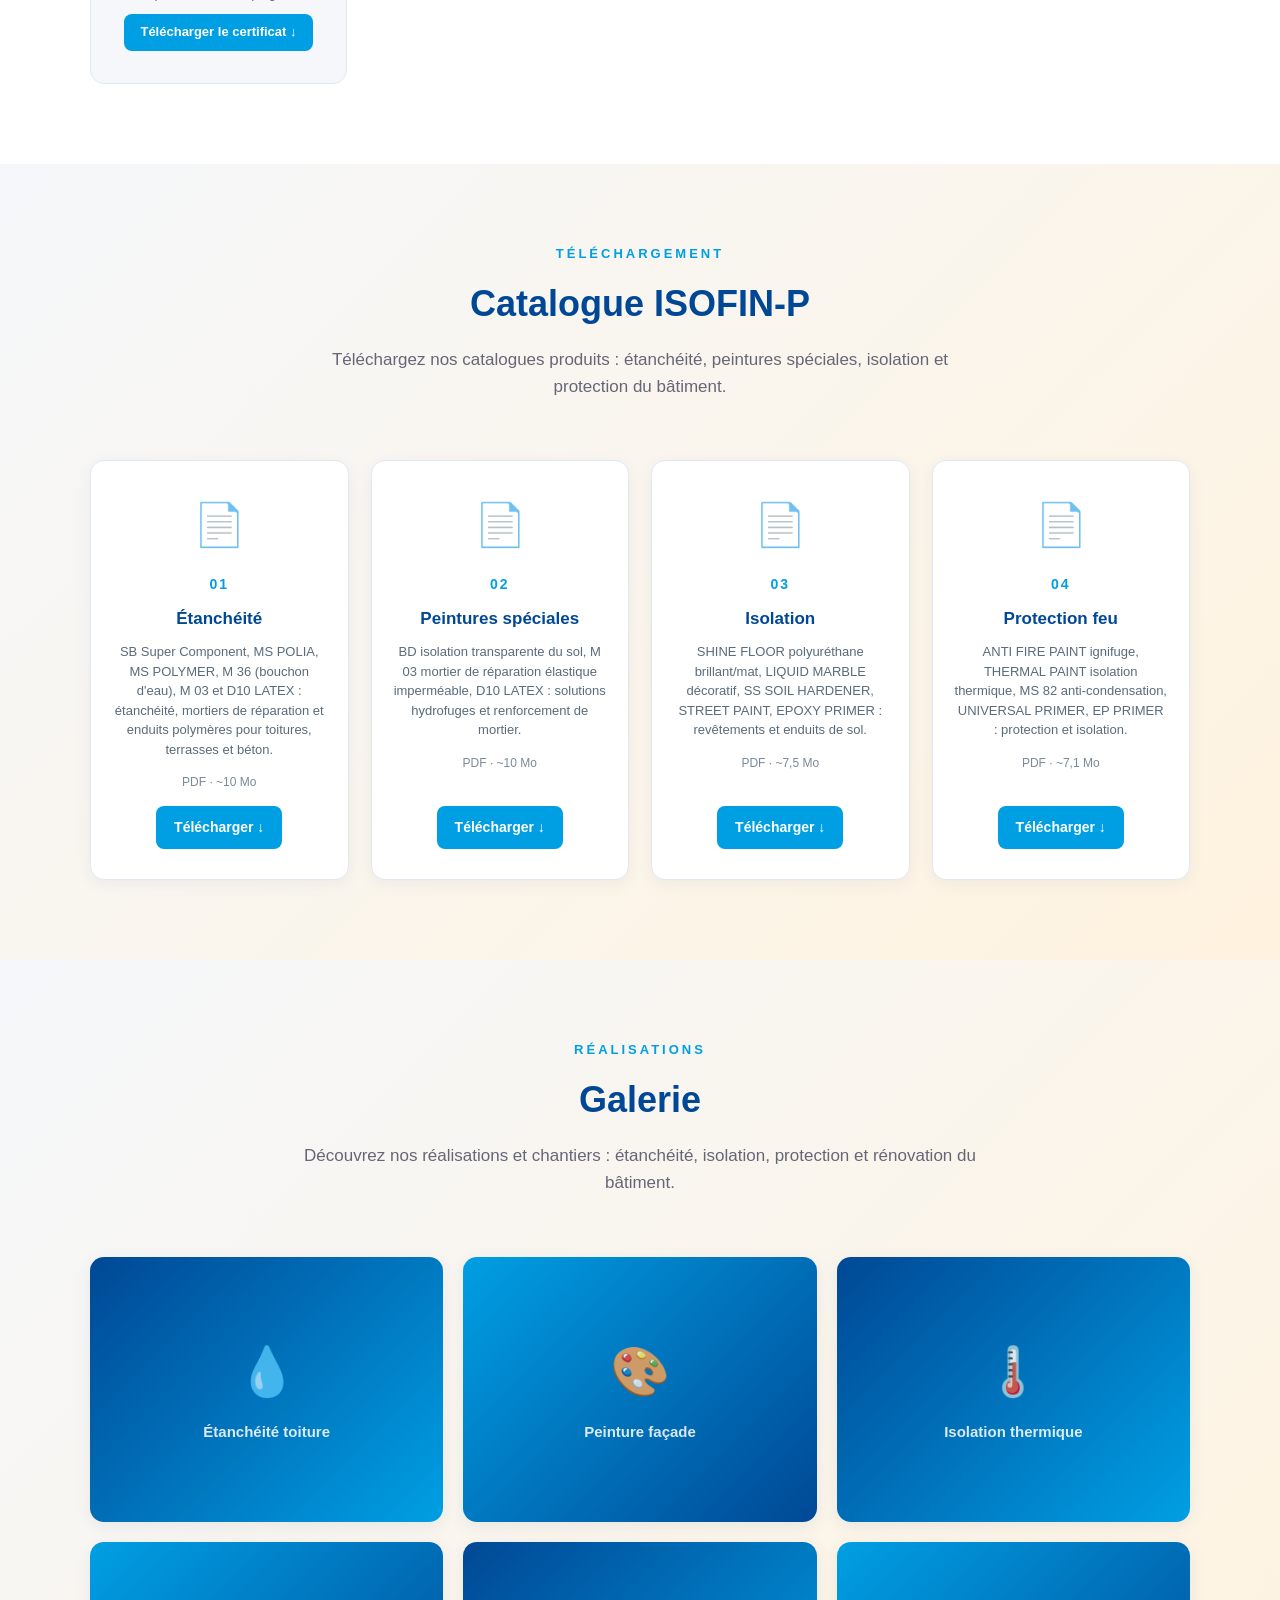
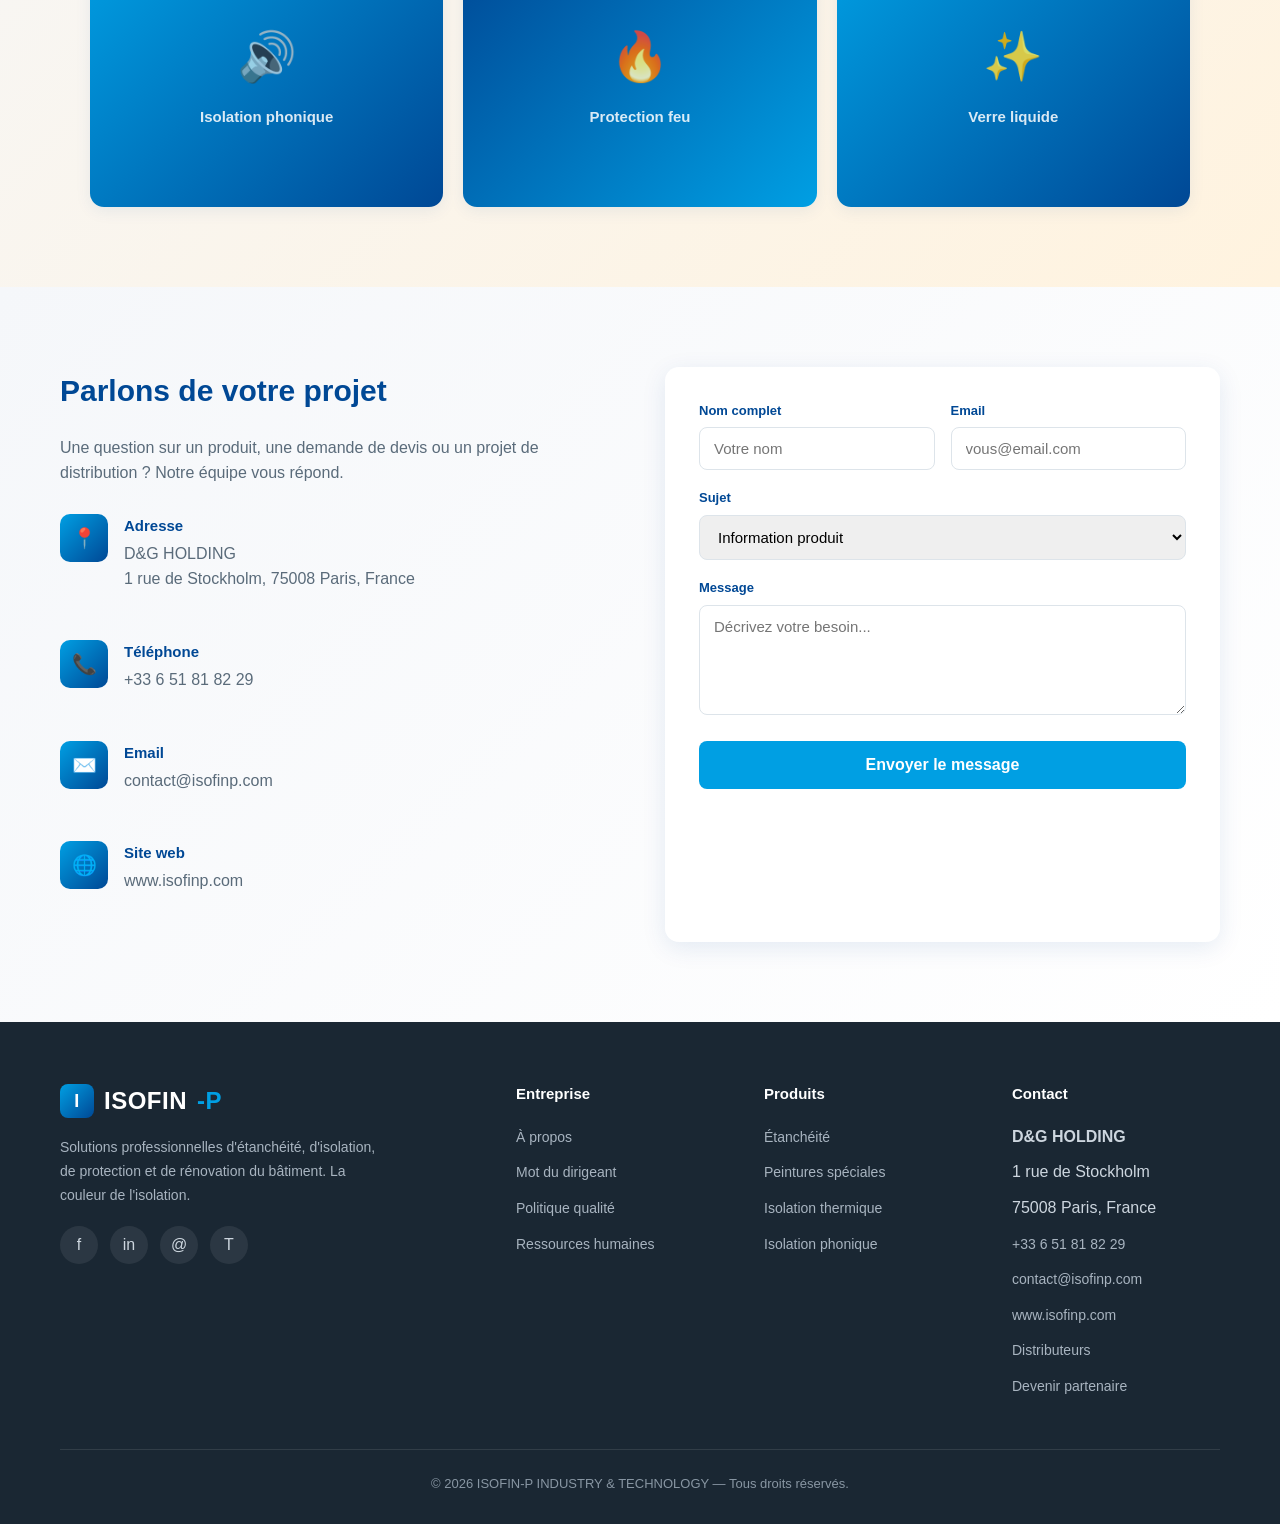
==== commit 426d2b65: "Update print statement from 'Hello' to 'Goodbye'" ====
--- a/index.html
+++ b/index.html
@@ -521,7 +521,7 @@
     <div class="titre-section">
       <div class="petit" data-i18n="hist_petit">Notre histoire</div>
       <h2 data-i18n="hist_titre">Un parcours bâti sur l'expérience</h2>
-      <p style="margin-top:14px;font-size:20px;color:var(--sable);font-weight:700" data-i18n="hist_fondateur">Ali Djerbi et Marc Grenouilleau — Fondateurs d'ISOFIN-P</p>
+      <p style="margin-top:14px;font-size:20px;color:var(--sable);font-weight:700" data-i18n="hist_fondateur">Les Fondateurs d'ISOFIN-P</p>
       <p data-i18n="hist_desc">ISOFIN-P s'appuie sur plus de 20 ans d'expérience dans la construction et l'innovation technique au service du bâtiment.</p>
     </div>
     <div class="histoire-timeline">
@@ -1000,7 +1000,7 @@
     ap_p1:"ISOFIN-P a été fondée avec une ambition claire : apporter au secteur du bâtiment des solutions d'étanchéité et d'isolation à la pointe de la recherche. Notre équipe R&D, spécialiste dans chaque domaine, conçoit des produits innovants pour la défense, l'énergie, l'agriculture et l'industrie.",
     ap_p2:"Nous présentons au monde entier des produits innovants : isolation thermique, phonique, incendie, étanchéité à l'eau et produits chimiques spéciaux, fruit d'une expertise formulée au service de l'homme et du bâtiment durable.",
     st1:"Année de création",st2:"Équipe spécialisée",st3:"Forme juridique",
-    ap_visuel:"ISOFIN-P · LA COULEUR DE L'ISOLATION",ap_video_btn:"▶ Voir la vidéo",ap_video_lien:"▶ Regarder sur YouTube",hist_petit:"Notre histoire",hist_titre:"Un parcours bâti sur l'expérience",hist_fondateur:"Ali Djerbi et Marc Grenouilleau — Fondateurs d'ISOFIN-P",hist_desc:"ISOFIN-P s'appuie sur plus de 20 ans d'expérience dans la construction et l'innovation technique au service du bâtiment.",hist1_t:"COFFOR S.A — Genève",hist1_d:"Direction Moyen-Orient du groupe COFFOR S.A (Genève), spécialiste du coffrage structurel permanent pour murs en béton armé. Déploiement de la technologie COFFOR dans la région MENA.",hist2_t:"Transition",hist2_d:"Fin du mandat chez COFFOR S.A. Capitalisation de l'expérience terrain en construction, ingénierie et développement international.",hist3_t:"Création d'ISOFIN-P",hist3_d:"Fondation d'ISOFIN-P INDUSTRY & TECHNOLOGY, dédiée à l'étanchéité, l'isolation et la protection du bâtiment. Une vision née de l'expérience du terrain.",hist4_t:"Aujourd'hui",hist4_d:"D&G HOLDING — 1 rue de Stockholm, 75008 Paris. Une gamme complète de produits certifiés CE, distribués en Europe, Afrique et Moyen-Orient.",
+    ap_visuel:"ISOFIN-P · LA COULEUR DE L'ISOLATION",ap_video_btn:"▶ Voir la vidéo",ap_video_lien:"▶ Regarder sur YouTube",hist_petit:"Notre histoire",hist_titre:"Un parcours bâti sur l'expérience",hist_fondateur:"Les Fondateurs d'ISOFIN-P",hist_desc:"ISOFIN-P s'appuie sur plus de 20 ans d'expérience dans la construction et l'innovation technique au service du bâtiment.",hist1_t:"COFFOR S.A — Genève",hist1_d:"Direction Moyen-Orient du groupe COFFOR S.A (Genève), spécialiste du coffrage structurel permanent pour murs en béton armé. Déploiement de la technologie COFFOR dans la région MENA.",hist2_t:"Transition",hist2_d:"Fin du mandat chez COFFOR S.A. Capitalisation de l'expérience terrain en construction, ingénierie et développement international.",hist3_t:"Création d'ISOFIN-P",hist3_d:"Fondation d'ISOFIN-P INDUSTRY & TECHNOLOGY, dédiée à l'étanchéité, l'isolation et la protection du bâtiment. Une vision née de l'expérience du terrain.",hist4_t:"Aujourd'hui",hist4_d:"D&G HOLDING — 1 rue de Stockholm, 75008 Paris. Une gamme complète de produits certifiés CE, distribués en Europe, Afrique et Moyen-Orient.",
     val_petit:"Pourquoi ISOFIN-P",val_titre:"Une marque de confiance",val_desc:"Trois engagements qui guident chacune de nos formulations et chacune de nos relations distributeurs.",
     v1_t:"Marque fiable et innovante",v1_d:"Des produits testés, certifiés et issus d'une R&D permanente pour répondre aux défis techniques du bâtiment.",
     v2_t:"Qualité de produit innovante",v2_d:"Une formulation au service de la durabilité, de l'adhérence et de la résistance aux intempéries et au temps.",
@@ -1043,7 +1043,7 @@
     ap_p1:"ISOFIN-P was founded with a clear ambition: to bring the building sector waterproofing and insulation solutions at the cutting edge of research. Our R&D team, specialists in every field, designs innovative products for defense, energy, agriculture and industry.",
     ap_p2:"We present to the world innovative products: thermal, acoustic and fire insulation, waterproofing and special chemicals, the result of formulated expertise serving people and sustainable buildings.",
     st1:"Year founded",st2:"Specialized team",st3:"Legal form",
-    ap_visuel:"ISOFIN-P · THE COLOR OF INSULATION",ap_video_btn:"▶ Watch video",ap_video_lien:"▶ Watch on YouTube",hist_petit:"Our story",hist_titre:"A journey built on experience",hist_fondateur:"Ali Djerbi and Marc Grenouilleau — Founders of ISOFIN-P",hist_desc:"ISOFIN-P draws on over 20 years of experience in construction and technical innovation for the building sector.",hist1_t:"COFFOR S.A — Geneva",hist1_d:"Middle East Director of the COFFOR S.A group (Geneva), specialist in permanent structural formwork for reinforced concrete walls. Deployment of COFFOR technology in the MENA region.",hist2_t:"Transition",hist2_d:"End of mandate at COFFOR S.A. Capitalizing on field experience in construction, engineering and international development.",hist3_t:"Creation of ISOFIN-P",hist3_d:"Foundation of ISOFIN-P INDUSTRY & TECHNOLOGY, dedicated to waterproofing, insulation and building protection. A vision born from field experience.",hist4_t:"Today",hist4_d:"D&G HOLDING — 1 rue de Stockholm, 75008 Paris. A complete range of CE-certified products, distributed in Europe, Africa and the Middle East.",
+    ap_visuel:"ISOFIN-P · THE COLOR OF INSULATION",ap_video_btn:"▶ Watch video",ap_video_lien:"▶ Watch on YouTube",hist_petit:"Our story",hist_titre:"A journey built on experience",hist_fondateur:"The Founders of ISOFIN-P",hist_desc:"ISOFIN-P draws on over 20 years of experience in construction and technical innovation for the building sector.",hist1_t:"COFFOR S.A — Geneva",hist1_d:"Middle East Director of the COFFOR S.A group (Geneva), specialist in permanent structural formwork for reinforced concrete walls. Deployment of COFFOR technology in the MENA region.",hist2_t:"Transition",hist2_d:"End of mandate at COFFOR S.A. Capitalizing on field experience in construction, engineering and international development.",hist3_t:"Creation of ISOFIN-P",hist3_d:"Foundation of ISOFIN-P INDUSTRY & TECHNOLOGY, dedicated to waterproofing, insulation and building protection. A vision born from field experience.",hist4_t:"Today",hist4_d:"D&G HOLDING — 1 rue de Stockholm, 75008 Paris. A complete range of CE-certified products, distributed in Europe, Africa and the Middle East.",
     val_petit:"Why ISOFIN-P",val_titre:"A trusted brand",val_desc:"Three commitments that guide each of our formulations and each of our distributor relationships.",
     v1_t:"Reliable and innovative brand",v1_d:"Tested, certified products from continuous R&D to meet the technical challenges of construction.",
     v2_t:"Innovative product quality",v2_d:"A formulation serving durability, adhesion and resistance to weather and time.",
@@ -1086,7 +1086,7 @@
     ap_p1:"ISOFIN-P se fundó con una ambición clara: aportar al sector de la construcción soluciones de impermeabilización y aislamiento a la vanguardia de la investigación. Nuestro equipo de I+D, especialista en cada área, diseña productos innovadores para la defensa, la energía, la agricultura y la industria.",
     ap_p2:"Presentamos al mundo productos innovadores: aislamiento térmico, acústico, contra incendios, impermeabilización y productos químicos especiales, fruto de una experiencia formulada al servicio de las personas y la construcción sostenible.",
     st1:"Año de creación",st2:"Equipo especializado",st3:"Forma jurídica",
-    ap_visuel:"ISOFIN-P · EL COLOR DEL AISLAMIENTO",ap_video_btn:"▶ Ver vídeo",ap_video_lien:"▶ Ver en YouTube",hist_petit:"Nuestra historia",hist_titre:"Un recorrido construido sobre la experiencia",hist_fondateur:"Ali Djerbi y Marc Grenouilleau — Fundadores de ISOFIN-P",hist_desc:"ISOFIN-P se basa en más de 20 años de experiencia en construcción e innovación técnica al servicio del sector edificador.",hist1_t:"COFFOR S.A — Ginebra",hist1_d:"Dirección de Oriente Medio del grupo COFFOR S.A (Ginebra), especialista en encofrado estructural permanente para muros de hormigón armado. Despliegue de la tecnología COFFOR en la región MENA.",hist2_t:"Transición",hist2_d:"Fin del mandato en COFFOR S.A. Capitalización de la experiencia sobre el terreno en construcción, ingeniería y desarrollo internacional.",hist3_t:"Creación de ISOFIN-P",hist3_d:"Fundación de ISOFIN-P INDUSTRY & TECHNOLOGY, dedicada a la impermeabilización, el aislamiento y la protección de edificios. Una visión nacida de la experiencia sobre el terreno.",hist4_t:"Hoy",hist4_d:"D&G HOLDING — 1 rue de Stockholm, 75008 París. Una gama completa de productos certificados CE, distribuidos en Europa, África y Oriente Medio.",
+    ap_visuel:"ISOFIN-P · EL COLOR DEL AISLAMIENTO",ap_video_btn:"▶ Ver vídeo",ap_video_lien:"▶ Ver en YouTube",hist_petit:"Nuestra historia",hist_titre:"Un recorrido construido sobre la experiencia",hist_fondateur:"Los Fundadores de ISOFIN-P",hist_desc:"ISOFIN-P se basa en más de 20 años de experiencia en construcción e innovación técnica al servicio del sector edificador.",hist1_t:"COFFOR S.A — Ginebra",hist1_d:"Dirección de Oriente Medio del grupo COFFOR S.A (Ginebra), especialista en encofrado estructural permanente para muros de hormigón armado. Despliegue de la tecnología COFFOR en la región MENA.",hist2_t:"Transición",hist2_d:"Fin del mandato en COFFOR S.A. Capitalización de la experiencia sobre el terreno en construcción, ingeniería y desarrollo internacional.",hist3_t:"Creación de ISOFIN-P",hist3_d:"Fundación de ISOFIN-P INDUSTRY & TECHNOLOGY, dedicada a la impermeabilización, el aislamiento y la protección de edificios. Una visión nacida de la experiencia sobre el terreno.",hist4_t:"Hoy",hist4_d:"D&G HOLDING — 1 rue de Stockholm, 75008 París. Una gama completa de productos certificados CE, distribuidos en Europa, África y Oriente Medio.",
     val_petit:"Por qué ISOFIN-P",val_titre:"Una marca de confianza",val_desc:"Tres compromisos que guían cada una de nuestras formulaciones y cada una de nuestras relaciones con distribuidores.",
     v1_t:"Marca fiable e innovadora",v1_d:"Productos probados, certificados y procedentes de una I+D permanente para responder a los retos técnicos de la construcción.",
     v2_t:"Calidad de producto innovadora",v2_d:"Una formulación al servicio de la durabilidad, la adherencia y la resistencia a las intemperies y al tiempo.",
@@ -1129,7 +1129,7 @@
     ap_p1:"تأسست ISOFIN-P بطموح واضح: تقديم حلول العزل المائي والعزل الحراري لقطاع البناء في طليعة البحث. فريق البحث والتطوير لدينا، المتخصص في كل مجال، يصمم منتجات مبتكرة للدفاع والطاقة والزراعة والصناعة.",
     ap_p2:"نقدم للعالم منتجات مبتكرة: عزل حراري وصوتي ومقاوم للحريق وعزل مائي ومواد كيميائية خاصة، نتاج خبرة مصاغة في خدمة الإنسان والمباني المستدامة.",
     st1:"سنة التأسيس",st2:"فريق متخصص",st3:"الشكل القانوني",
-    ap_visuel:"ISOFIN-P · لون العزل",ap_video_btn:"▶ شاهد الفيديو",ap_video_lien:"▶ شاهد على يوتيوب",hist_petit:"قصتنا",hist_titre:"مسيرة مبنية على الخبرة",hist_fondateur:"علي الجربي ومارك غرنويلو — مؤسسا ISOFIN-P",hist_desc:"تعتمد ISOFIN-P على أكثر من 20 عامًا من الخبرة في البناء والابتكار التقني لخدمة قطاع المباني.",hist1_t:"COFFOR S.A — جنيف",hist1_d:"إدارة الشرق الأوسط لمجموعة COFFOR S.A (جنيف)، المتخصصة في القوالب الهيكلية الدائمة لجدران الخرسانة المسلحة. نشر تقنية COFFOR في منطقة الشرق الأوسط وشمال أفريقيا.",hist2_t:"انتقال",hist2_d:"نهاية المهمة في COFFOR S.A. استثمار الخبرة الميدانية في البناء والهندسة والتطوير الدولي.",hist3_t:"تأسيس ISOFIN-P",hist3_d:"تأسيس ISOFIN-P INDUSTRY & TECHNOLOGY، المكرسة للعزل المائي والعزل وحماية المباني. رؤية وُلدت من الخبرة الميدانية.",hist4_t:"اليوم",hist4_d:"D&G HOLDING — 1 rue de Stockholm، 75008 باريس. مجموعة كاملة من المنتجات المعتمدة CE، موزعة في أوروبا وأفريقيا والشرق الأوسط.",
+    ap_visuel:"ISOFIN-P · لون العزل",ap_video_btn:"▶ شاهد الفيديو",ap_video_lien:"▶ شاهد على يوتيوب",hist_petit:"قصتنا",hist_titre:"مسيرة مبنية على الخبرة",hist_fondateur:"مؤسسا ISOFIN-P",hist_desc:"تعتمد ISOFIN-P على أكثر من 20 عامًا من الخبرة في البناء والابتكار التقني لخدمة قطاع المباني.",hist1_t:"COFFOR S.A — جنيف",hist1_d:"إدارة الشرق الأوسط لمجموعة COFFOR S.A (جنيف)، المتخصصة في القوالب الهيكلية الدائمة لجدران الخرسانة المسلحة. نشر تقنية COFFOR في منطقة الشرق الأوسط وشمال أفريقيا.",hist2_t:"انتقال",hist2_d:"نهاية المهمة في COFFOR S.A. استثمار الخبرة الميدانية في البناء والهندسة والتطوير الدولي.",hist3_t:"تأسيس ISOFIN-P",hist3_d:"تأسيس ISOFIN-P INDUSTRY & TECHNOLOGY، المكرسة للعزل المائي والعزل وحماية المباني. رؤية وُلدت من الخبرة الميدانية.",hist4_t:"اليوم",hist4_d:"D&G HOLDING — 1 rue de Stockholm، 75008 باريس. مجموعة كاملة من المنتجات المعتمدة CE، موزعة في أوروبا وأفريقيا والشرق الأوسط.",
     val_petit:"لماذا ISOFIN-P",val_titre:"علامة موثوقة",val_desc:"ثلاثة التزامات توجه كل تركيبة من تركيباتنا وكل علاقة مع موزعينا.",
     v1_t:"علامة موثوقة ومبتكرة",v1_d:"منتجات مختبرة ومعتمدة من بحث وتطوير مستمر لمواجهة التحديات التقنية للبنناء.",
     v2_t:"جودة منتج مبتكرة",v2_d:"تركيبة في خدمة المتانة والالتصاق والمقاومة للعوامل الجوية والزمن.",
@@ -1172,7 +1172,7 @@
     ap_p1:"ISOFIN-P è stata fondata con un'ambizione chiara: portare nel settore edilizio soluzioni di impermeabilizzazione e isolamento all'avanguardia della ricerca. Il nostro team R&S, specialista in ogni settore, progetta prodotti innovativi per la difesa, l'energia, l'agricoltura e l'industria.",
     ap_p2:"Presentiamo al mondo prodotti innovativi: isolamento termico, acustico, antincendio, impermeabilizzazione e prodotti chimici speciali, frutto di un'expertise formulata al servizio dell'uomo e dell'edilizia sostenibile.",
     st1:"Anno di fondazione",st2:"Team specializzato",st3:"Forma giuridica",
-    ap_visuel:"ISOFIN-P · IL COLORE DELL'ISOLAMENTO",ap_video_btn:"▶ Guarda video",ap_video_lien:"▶ Guarda su YouTube",hist_petit:"La nostra storia",hist_titre:"Un percorso costruito sull'esperienza",hist_fondateur:"Ali Djerbi e Marc Grenouilleau — Fondatori di ISOFIN-P",hist_desc:"ISOFIN-P si basa su oltre 20 anni di esperienza in edilizia e innovazione tecnica al servizio del settore delle costruzioni.",hist1_t:"COFFOR S.A — Ginevra",hist1_d:"Direzione Medio Oriente del gruppo COFFOR S.A (Ginevra), specialista in cassero strutturale permanente per muri in calcestruzzo armato. Dispiegamento della tecnologia COFFOR nella regione MENA.",hist2_t:"Transizione",hist2_d:"Fine del mandato in COFFOR S.A. Capitalizzazione dell'esperienza sul campo in costruzione, ingegneria e sviluppo internazionale.",hist3_t:"Creazione di ISOFIN-P",hist3_d:"Fondazione di ISOFIN-P INDUSTRY & TECHNOLOGY, dedicata all'impermeabilizzazione, all'isolamento e alla protezione degli edifici. Una visione nata dall'esperienza sul campo.",hist4_t:"Oggi",hist4_d:"D&G HOLDING — 1 rue de Stockholm, 75008 Parigi. Una gamma completa di prodotti certificati CE, distribuiti in Europa, Africa e Medio Oriente.",
+    ap_visuel:"ISOFIN-P · IL COLORE DELL'ISOLAMENTO",ap_video_btn:"▶ Guarda video",ap_video_lien:"▶ Guarda su YouTube",hist_petit:"La nostra storia",hist_titre:"Un percorso costruito sull'esperienza",hist_fondateur:"I Fondatori di ISOFIN-P",hist_desc:"ISOFIN-P si basa su oltre 20 anni di esperienza in edilizia e innovazione tecnica al servizio del settore delle costruzioni.",hist1_t:"COFFOR S.A — Ginevra",hist1_d:"Direzione Medio Oriente del gruppo COFFOR S.A (Ginevra), specialista in cassero strutturale permanente per muri in calcestruzzo armato. Dispiegamento della tecnologia COFFOR nella regione MENA.",hist2_t:"Transizione",hist2_d:"Fine del mandato in COFFOR S.A. Capitalizzazione dell'esperienza sul campo in costruzione, ingegneria e sviluppo internazionale.",hist3_t:"Creazione di ISOFIN-P",hist3_d:"Fondazione di ISOFIN-P INDUSTRY & TECHNOLOGY, dedicata all'impermeabilizzazione, all'isolamento e alla protezione degli edifici. Una visione nata dall'esperienza sul campo.",hist4_t:"Oggi",hist4_d:"D&G HOLDING — 1 rue de Stockholm, 75008 Parigi. Una gamma completa di prodotti certificati CE, distribuiti in Europa, Africa e Medio Oriente.",
     val_petit:"Perché ISOFIN-P",val_titre:"Un marchio di fiducia",val_desc:"Tre impegni che guidano ciascuna delle nostre formulazioni e ciascuna delle nostre relazioni con i distributori.",
     v1_t:"Marchio affidabile e innovativo",v1_d:"Prodotti testati, certificati e frutto di R&S continua per rispondere alle sfide tecniche dell'edilizia.",
     v2_t:"Qualità di prodotto innovativa",v2_d:"Una formulazione al servizio della durabilità, dell'adesione e della resistenza alle intemperie e al tempo.",
@@ -1215,7 +1215,7 @@
     ap_p1:"ISOFIN-P a fost fondată cu o ambiție clară: să aducă sectorului construcțiilor soluții de impermeabilizare și izolare în avangarda cercetării. Echipa noastră de R&D, specializată în fiecare domeniu, proiectează produse inovatoare pentru apărare, energie, agricultură și industrie.",
     ap_p2:"Prezentăm lumii produse inovatoare: izolare termică, fonică, la incendiu, impermeabilizare și produse chimice speciale, rodul unei expertize formulate în slujba omului și a clădirilor durabile.",
     st1:"Anul înființării",st2:"Echipă specializată",st3:"Formă juridică",
-    ap_visuel:"ISOFIN-P · CULOAREA IZOLAȚIEI",ap_video_btn:"▶ Vezi video",ap_video_lien:"▶ Vezi pe YouTube",hist_petit:"Povestea noastră",hist_titre:"O călătorie construită pe experiență",hist_fondateur:"Ali Djerbi și Marc Grenouilleau — Fondatorii ISOFIN-P",hist_desc:"ISOFIN-P se bazează pe peste 20 de ani de experiență în construcții și inovație tehnică în slujba sectorului construcțiilor.",hist1_t:"COFFOR S.A — Geneva",hist1_d:"Direcția Orientul Mijlociu a grupului COFFOR S.A (Geneva), specialist în cofraje structurale permanente pentru pereți din beton armat. Implementarea tehnologiei COFFOR în regiunea MENA.",hist2_t:"Tranziție",hist2_d:"Sfârșitul mandatului la COFFOR S.A. Capitalizarea experienței din teren în construcții, inginerie și dezvoltare internațională.",hist3_t:"Crearea ISOFIN-P",hist3_d:"Fondarea ISOFIN-P INDUSTRY & TECHNOLOGY, dedicată impermeabilizării, izolării și protecției clădirilor. O viziune născută din experiența din teren.",hist4_t:"Astăzi",hist4_d:"D&G HOLDING — 1 rue de Stockholm, 75008 Paris. O gamă completă de produse certificate CE, distribuite în Europa, Africa și Orientul Mijlociu.",
+    ap_visuel:"ISOFIN-P · CULOAREA IZOLAȚIEI",ap_video_btn:"▶ Vezi video",ap_video_lien:"▶ Vezi pe YouTube",hist_petit:"Povestea noastră",hist_titre:"O călătorie construită pe experiență",hist_fondateur:"Fondatorii ISOFIN-P",hist_desc:"ISOFIN-P se bazează pe peste 20 de ani de experiență în construcții și inovație tehnică în slujba sectorului construcțiilor.",hist1_t:"COFFOR S.A — Geneva",hist1_d:"Direcția Orientul Mijlociu a grupului COFFOR S.A (Geneva), specialist în cofraje structurale permanente pentru pereți din beton armat. Implementarea tehnologiei COFFOR în regiunea MENA.",hist2_t:"Tranziție",hist2_d:"Sfârșitul mandatului la COFFOR S.A. Capitalizarea experienței din teren în construcții, inginerie și dezvoltare internațională.",hist3_t:"Crearea ISOFIN-P",hist3_d:"Fondarea ISOFIN-P INDUSTRY & TECHNOLOGY, dedicată impermeabilizării, izolării și protecției clădirilor. O viziune născută din experiența din teren.",hist4_t:"Astăzi",hist4_d:"D&G HOLDING — 1 rue de Stockholm, 75008 Paris. O gamă completă de produse certificate CE, distribuite în Europa, Africa și Orientul Mijlociu.",
     val_petit:"De ce ISOFIN-P",val_titre:"Un brand de încredere",val_desc:"Trei angajamente care ghidează fiecare formulare și fiecare relație cu distribuitorii noștri.",
     v1_t:"Brand fiabil și inovator",v1_d:"Produse testate, certificate și din R&D continuu pentru a răspunde provocărilor tehnice ale construcțiilor.",
     v2_t:"Calitate inovatoare a produsului",v2_d:"O formulare în slujba durabilității, aderenței și rezistenței la intemperii și timp.",
@@ -1258,7 +1258,7 @@
     ap_p1:"ISOFIN-P создан с чёткой целью: принести в строительную отрасль решения по гидроизоляции и изоляции на переднем крае исследований. Наша команда НИОКР, специалисты в каждой области, разрабатывает инновационные продукты для обороны, энергетики, сельского хозяйства и промышленности.",
     ap_p2:"Мы представляем миру инновационные продукты: тепло-, звуко- и огнеизоляцию, гидроизоляцию и специальные химические составы — результат экспертизы на службе человека и устойчивого строительства.",
     st1:"Год основания",st2:"Специализированная команда",st3:"Правовая форма",
-    ap_visuel:"ISOFIN-P · ЦВЕТ ИЗОЛЯЦИИ",ap_video_btn:"▶ Смотреть видео",ap_video_lien:"▶ Смотреть на YouTube",hist_petit:"Наша история",hist_titre:"Путь, построенный на опыте",hist_fondateur:"Али Джерби и Марк Гренуйо — Основатели ISOFIN-P",hist_desc:"ISOFIN-P опирается на более чем 20-летний опыт в строительстве и технических инновациях на службе строительного сектора.",hist1_t:"COFFOR S.A — Женева",hist1_d:"Дирекция Ближнего Востока группы COFFOR S.A (Женева), специалист по постоянной несъёмной опалубке для железобетонных стен. Развёртывание технологии COFFOR в регионе MENA.",hist2_t:"Переход",hist2_d:"Окончание мандата в COFFOR S.A. Капитализация полевого опыта в строительстве, инженерии и международном развитии.",hist3_t:"Создание ISOFIN-P",hist3_d:"Основание ISOFIN-P INDUSTRY & TECHNOLOGY, посвящённой гидроизоляции, изоляции и защите зданий. Видение, рождённое полевым опытом.",hist4_t:"Сегодня",hist4_d:"D&G HOLDING — 1 rue de Stockholm, 75008 Париж. Полный ассортимент сертифицированной CE продукции, распространяемой в Европе, Африке и на Ближнем Востоке.",
+    ap_visuel:"ISOFIN-P · ЦВЕТ ИЗОЛЯЦИИ",ap_video_btn:"▶ Смотреть видео",ap_video_lien:"▶ Смотреть на YouTube",hist_petit:"Наша история",hist_titre:"Путь, построенный на опыте",hist_fondateur:"Основатели ISOFIN-P",hist_desc:"ISOFIN-P опирается на более чем 20-летний опыт в строительстве и технических инновациях на службе строительного сектора.",hist1_t:"COFFOR S.A — Женева",hist1_d:"Дирекция Ближнего Востока группы COFFOR S.A (Женева), специалист по постоянной несъёмной опалубке для железобетонных стен. Развёртывание технологии COFFOR в регионе MENA.",hist2_t:"Переход",hist2_d:"Окончание мандата в COFFOR S.A. Капитализация полевого опыта в строительстве, инженерии и международном развитии.",hist3_t:"Создание ISOFIN-P",hist3_d:"Основание ISOFIN-P INDUSTRY & TECHNOLOGY, посвящённой гидроизоляции, изоляции и защите зданий. Видение, рождённое полевым опытом.",hist4_t:"Сегодня",hist4_d:"D&G HOLDING — 1 rue de Stockholm, 75008 Париж. Полный ассортимент сертифицированной CE продукции, распространяемой в Европе, Африке и на Ближнем Востоке.",
     val_petit:"Почему ISOFIN-P",val_titre:"Бренд, которому доверяют",val_desc:"Три обязательства, направляющие каждую нашу формулу и каждое отношение с дистрибьюторами.",
     v1_t:"Надёжный и инновационный бренд",v1_d:"Протестированные, сертифицированные продукты из постоянных НИОКР для решения технических задач строительства.",
     v2_t:"Инновационное качество продукта",v2_d:"Формула на службе долговечности, адгезии и стойкости к атмосферным воздействиям и времени.",
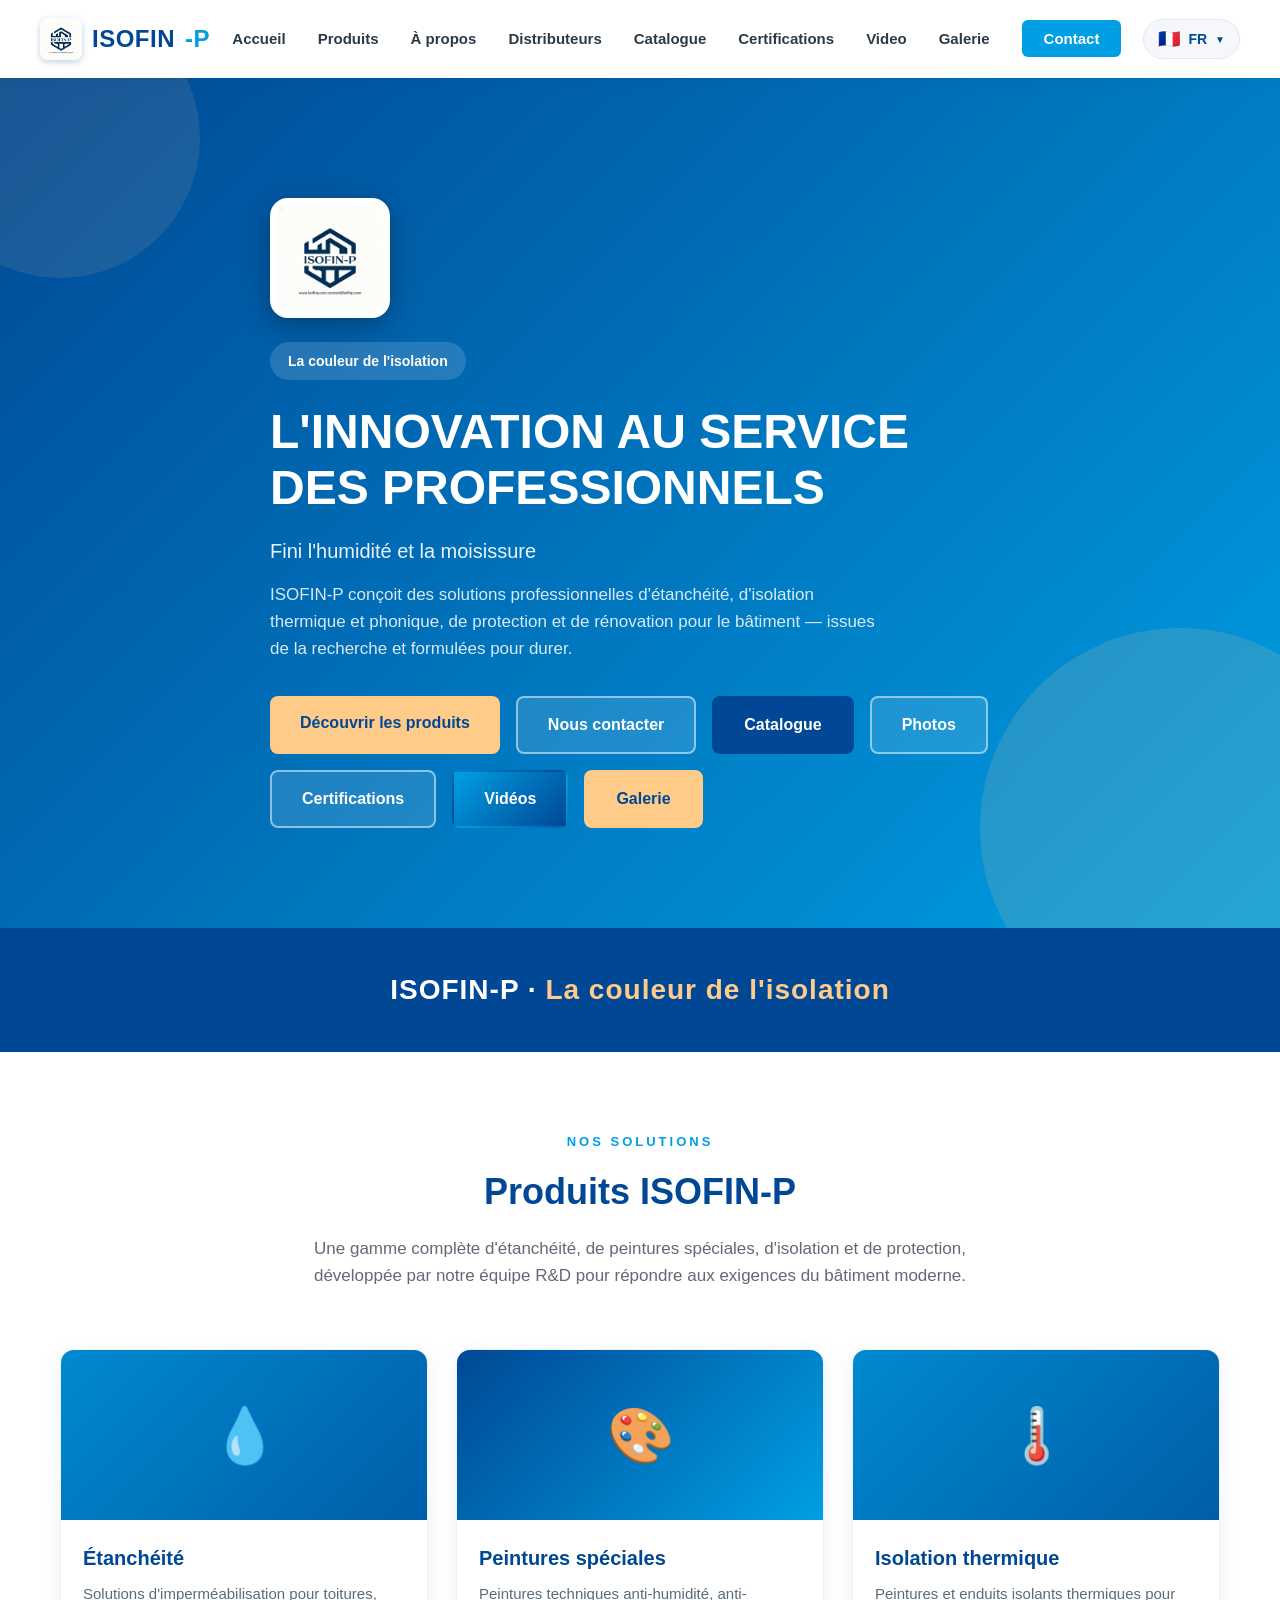
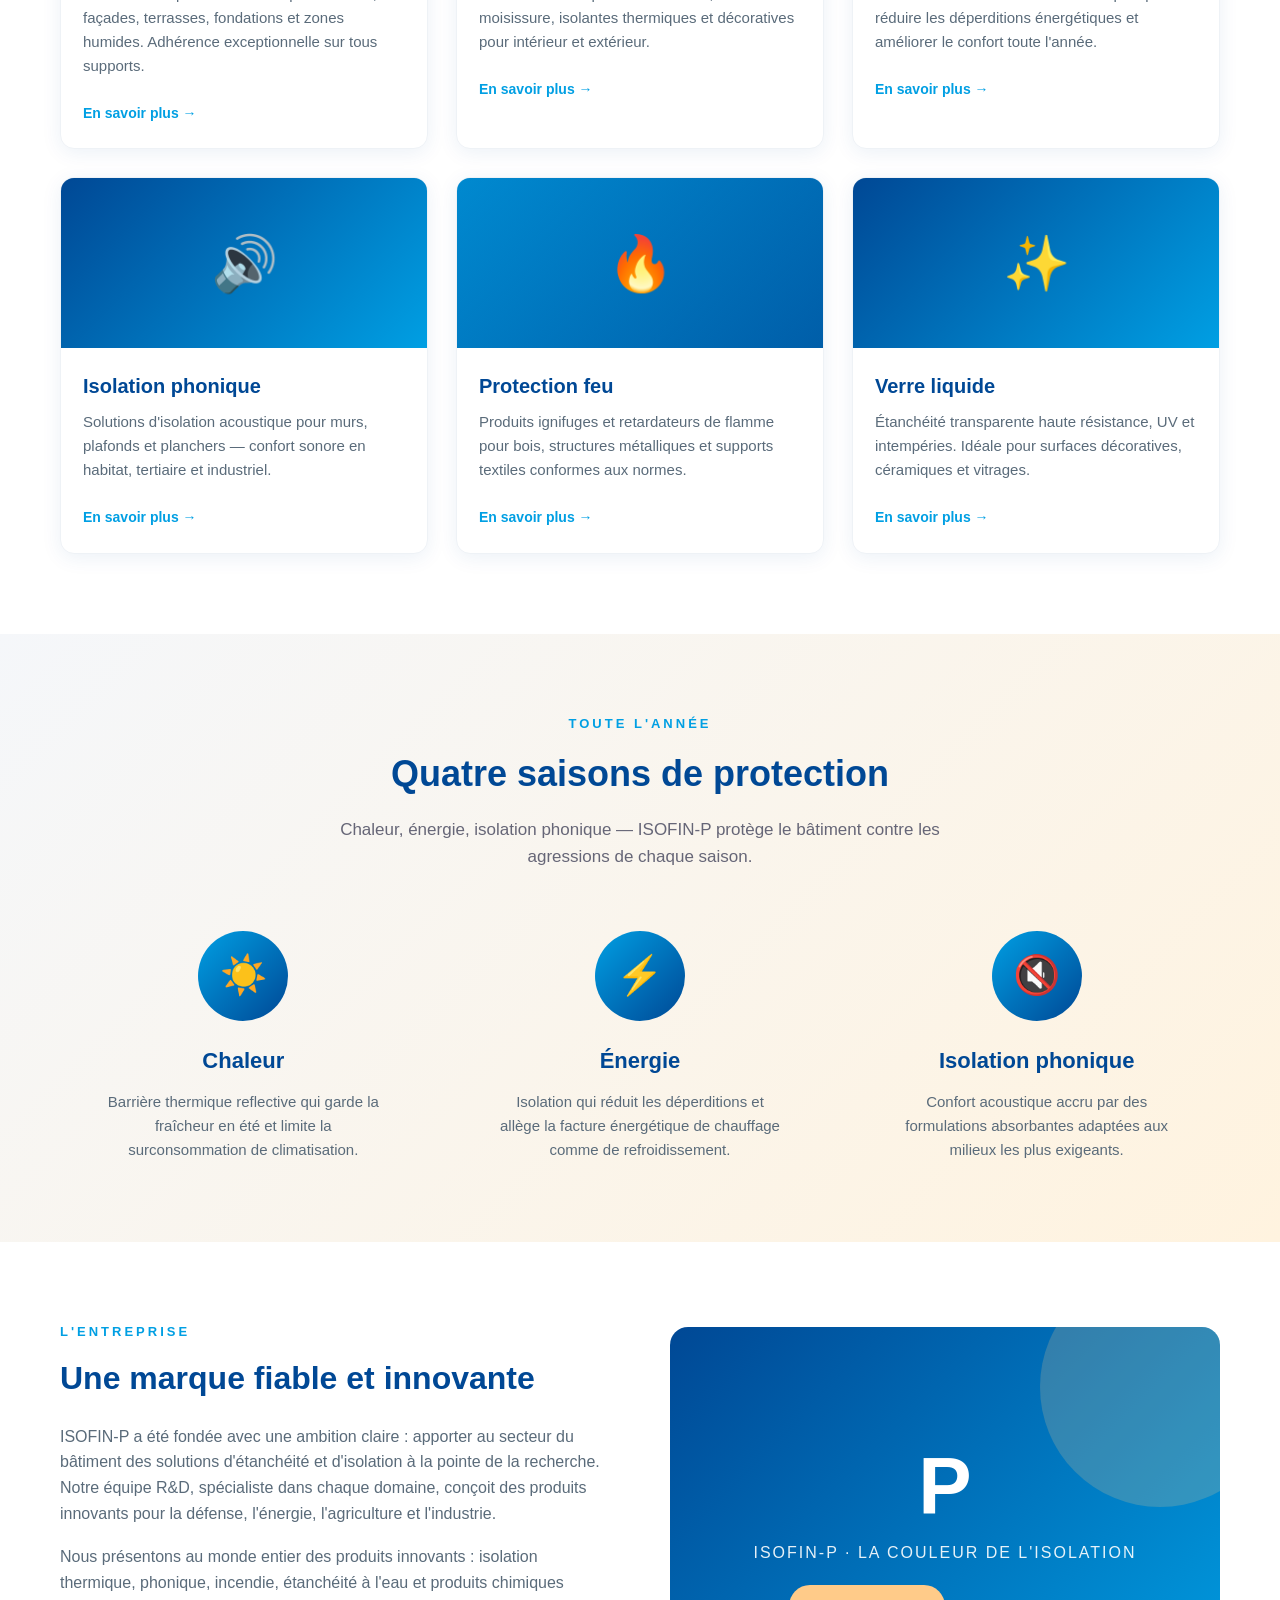
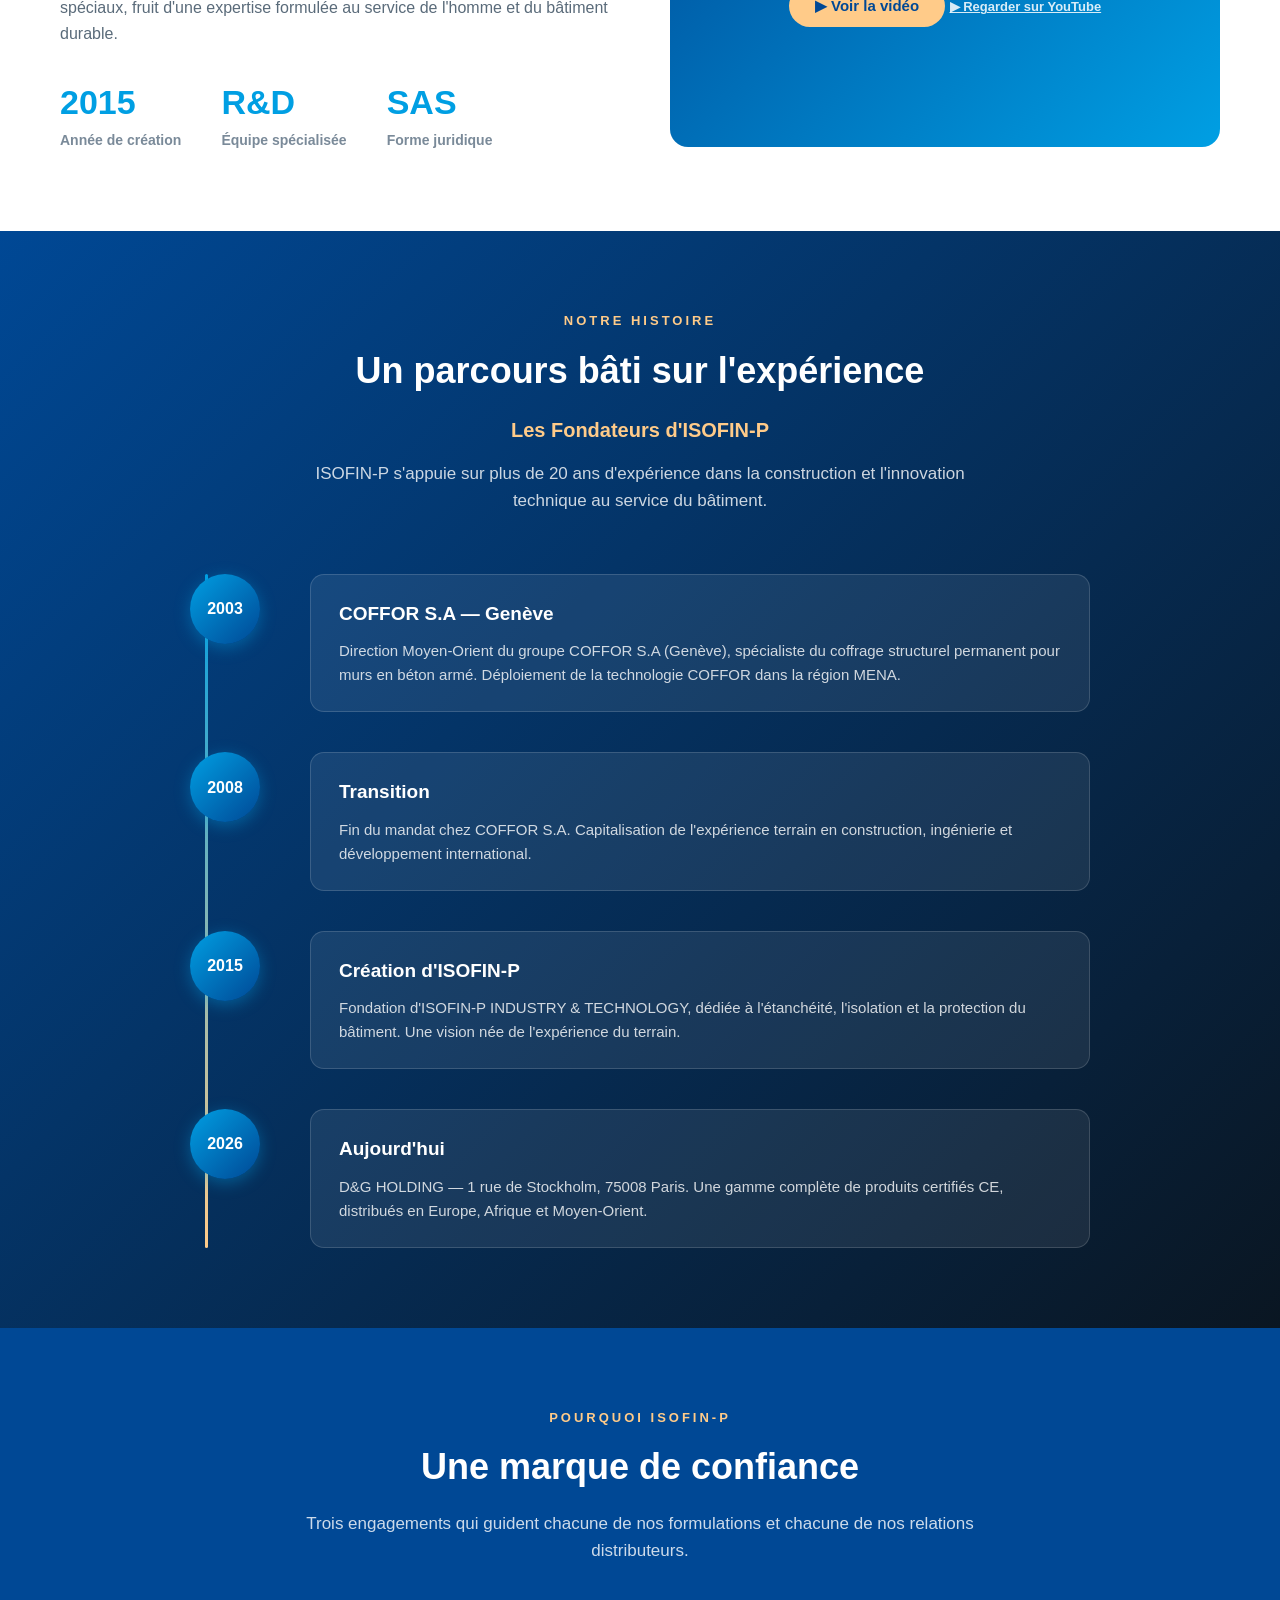
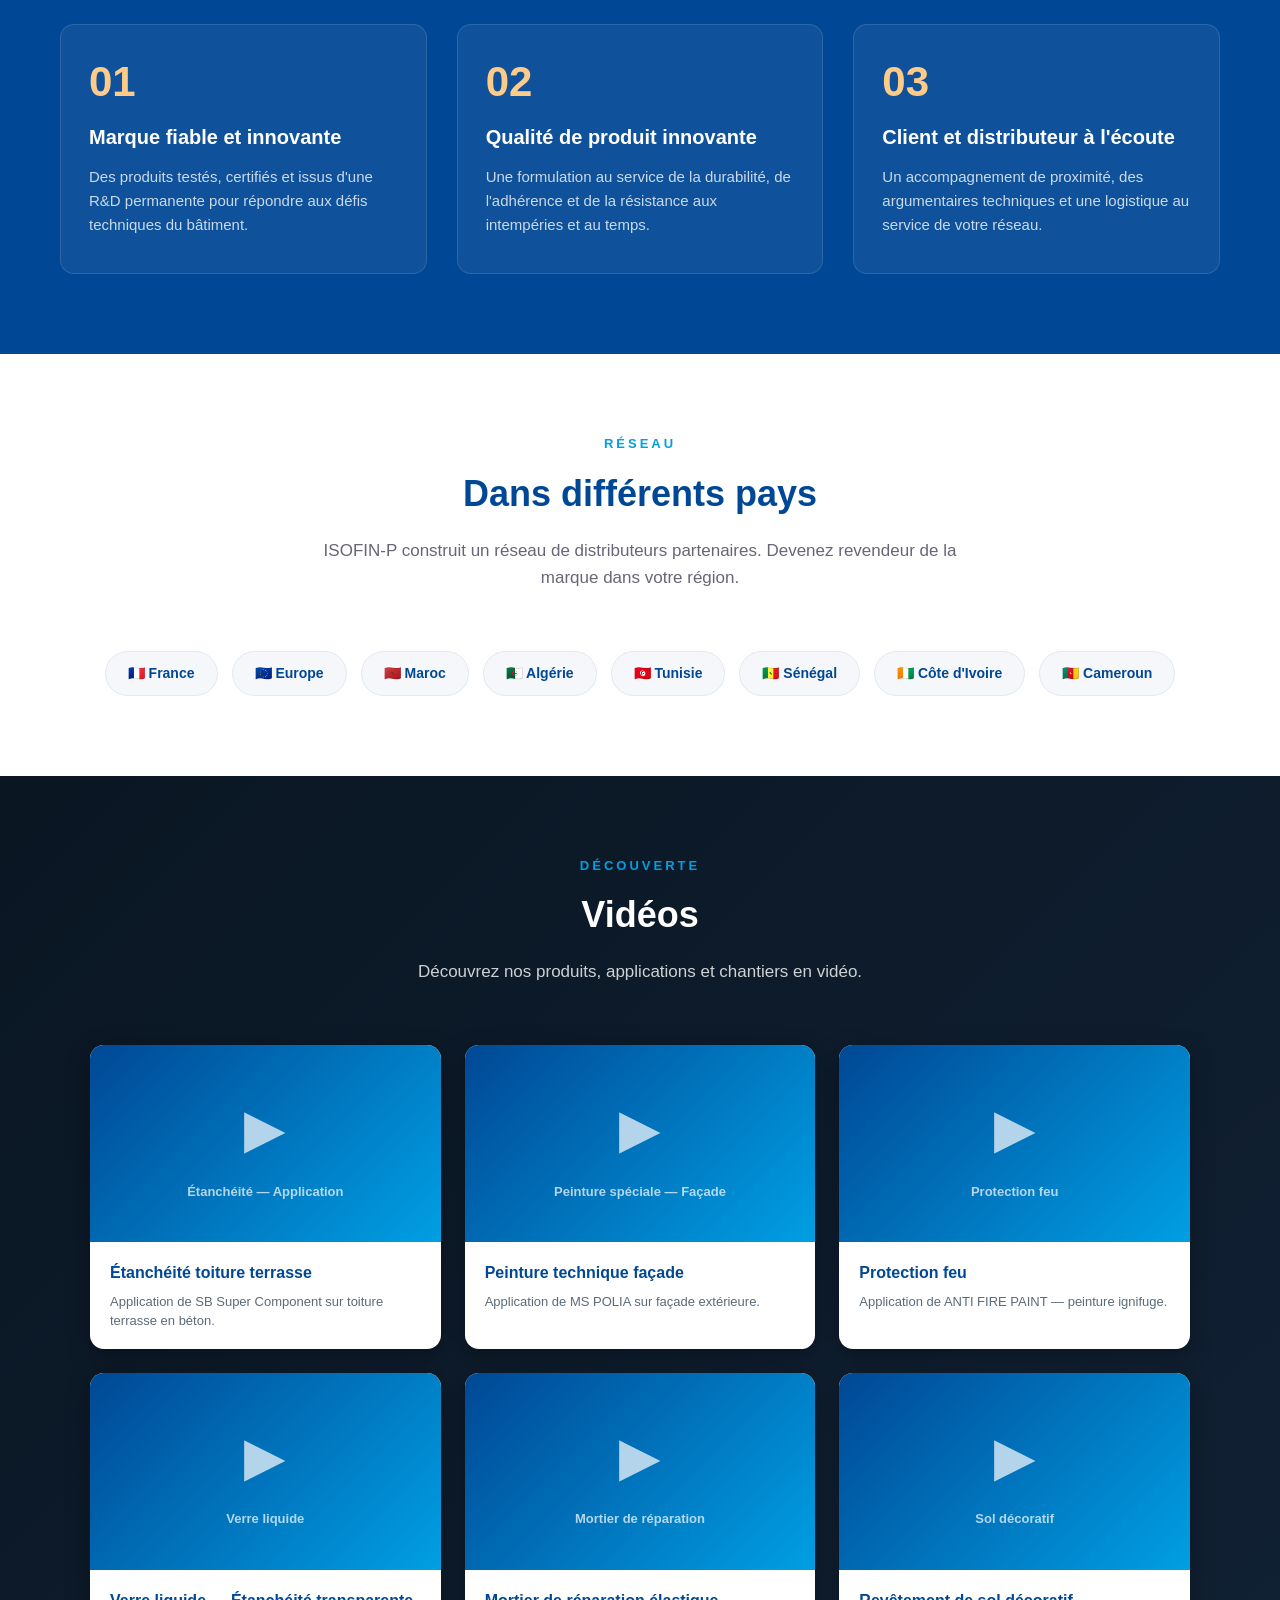
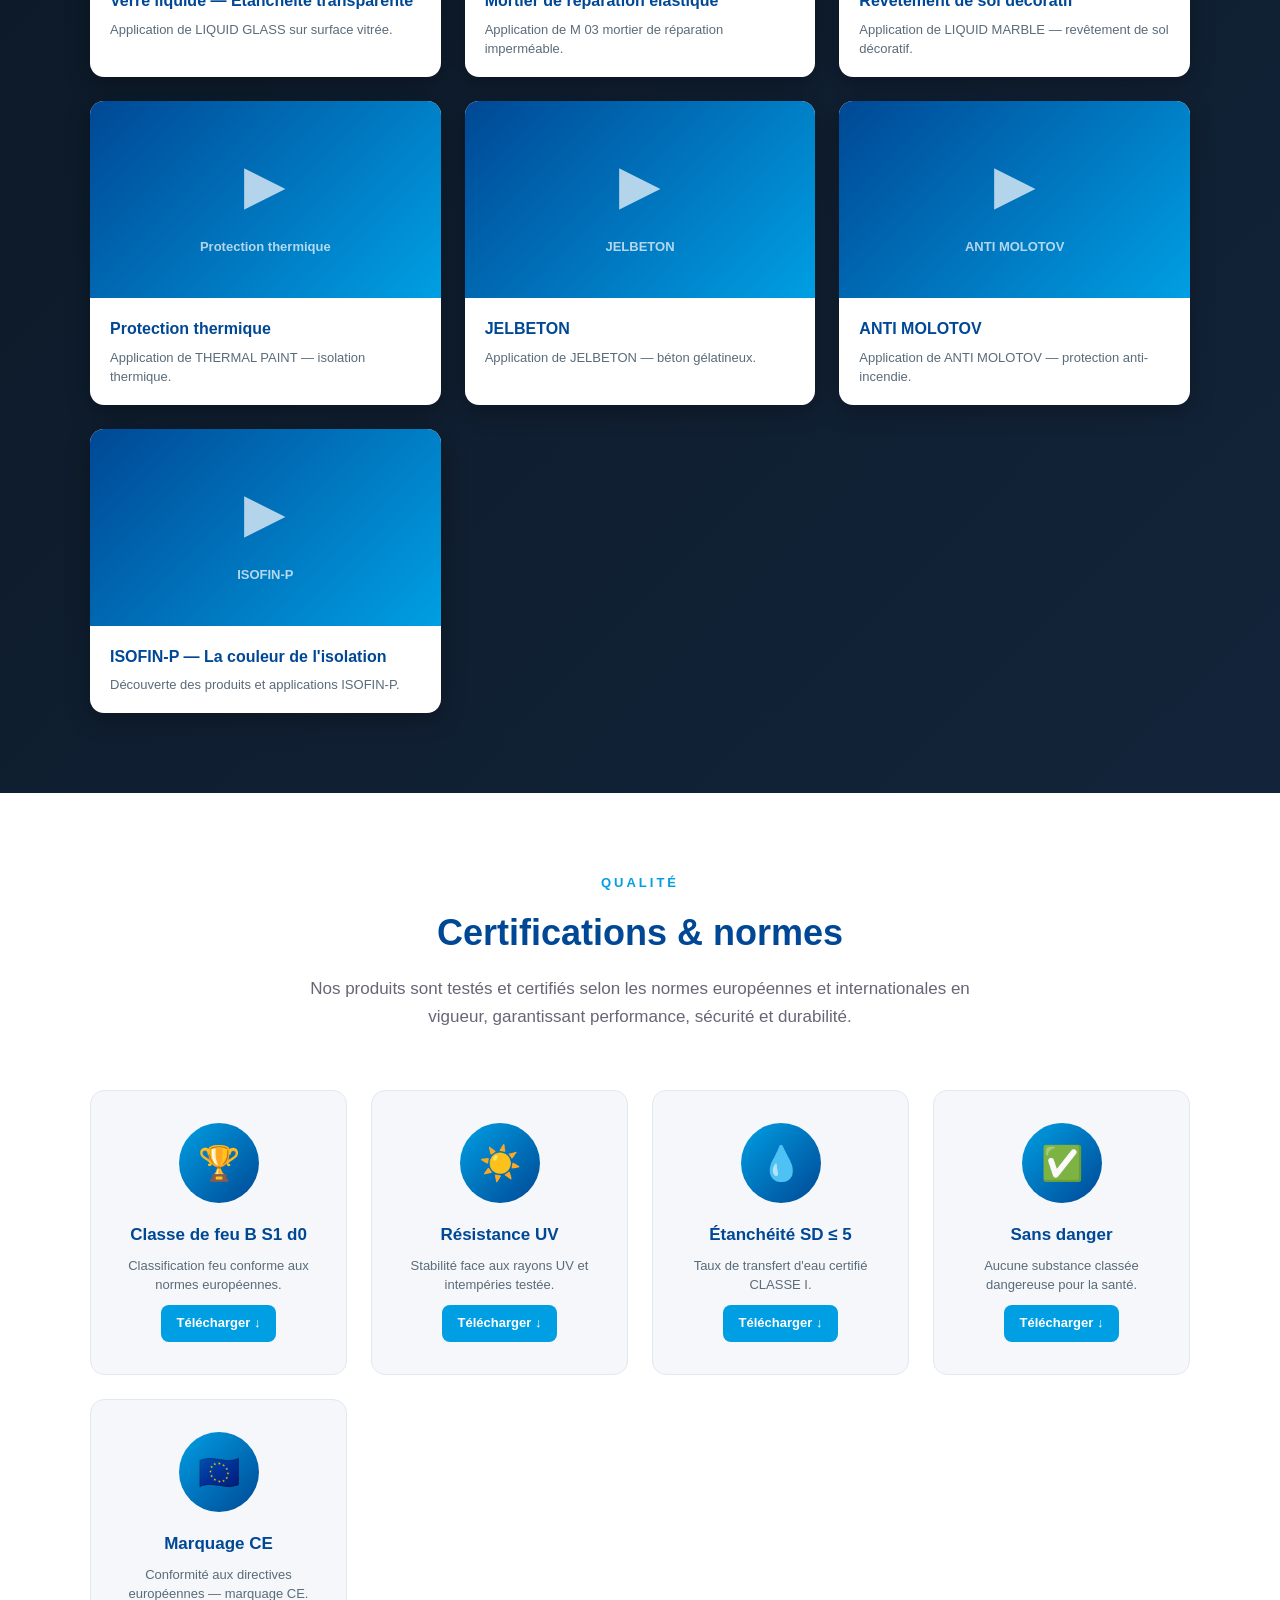
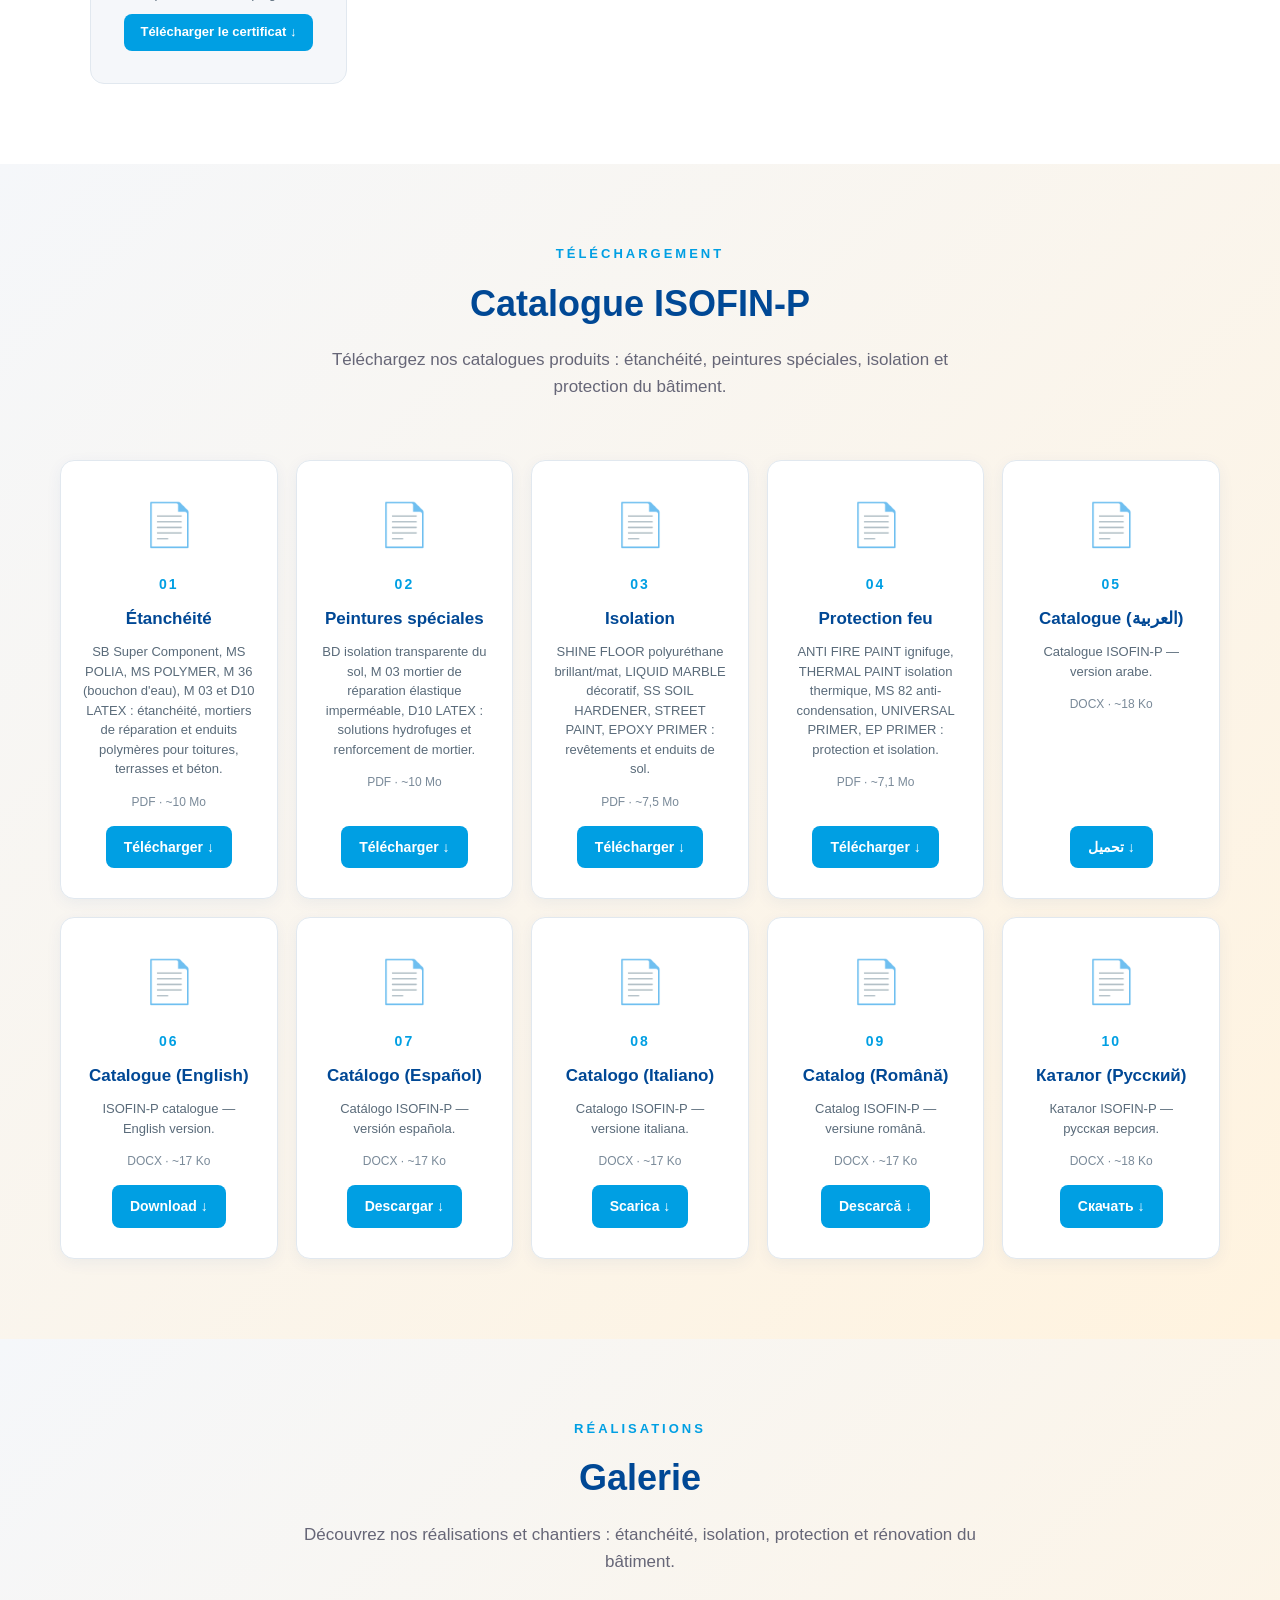
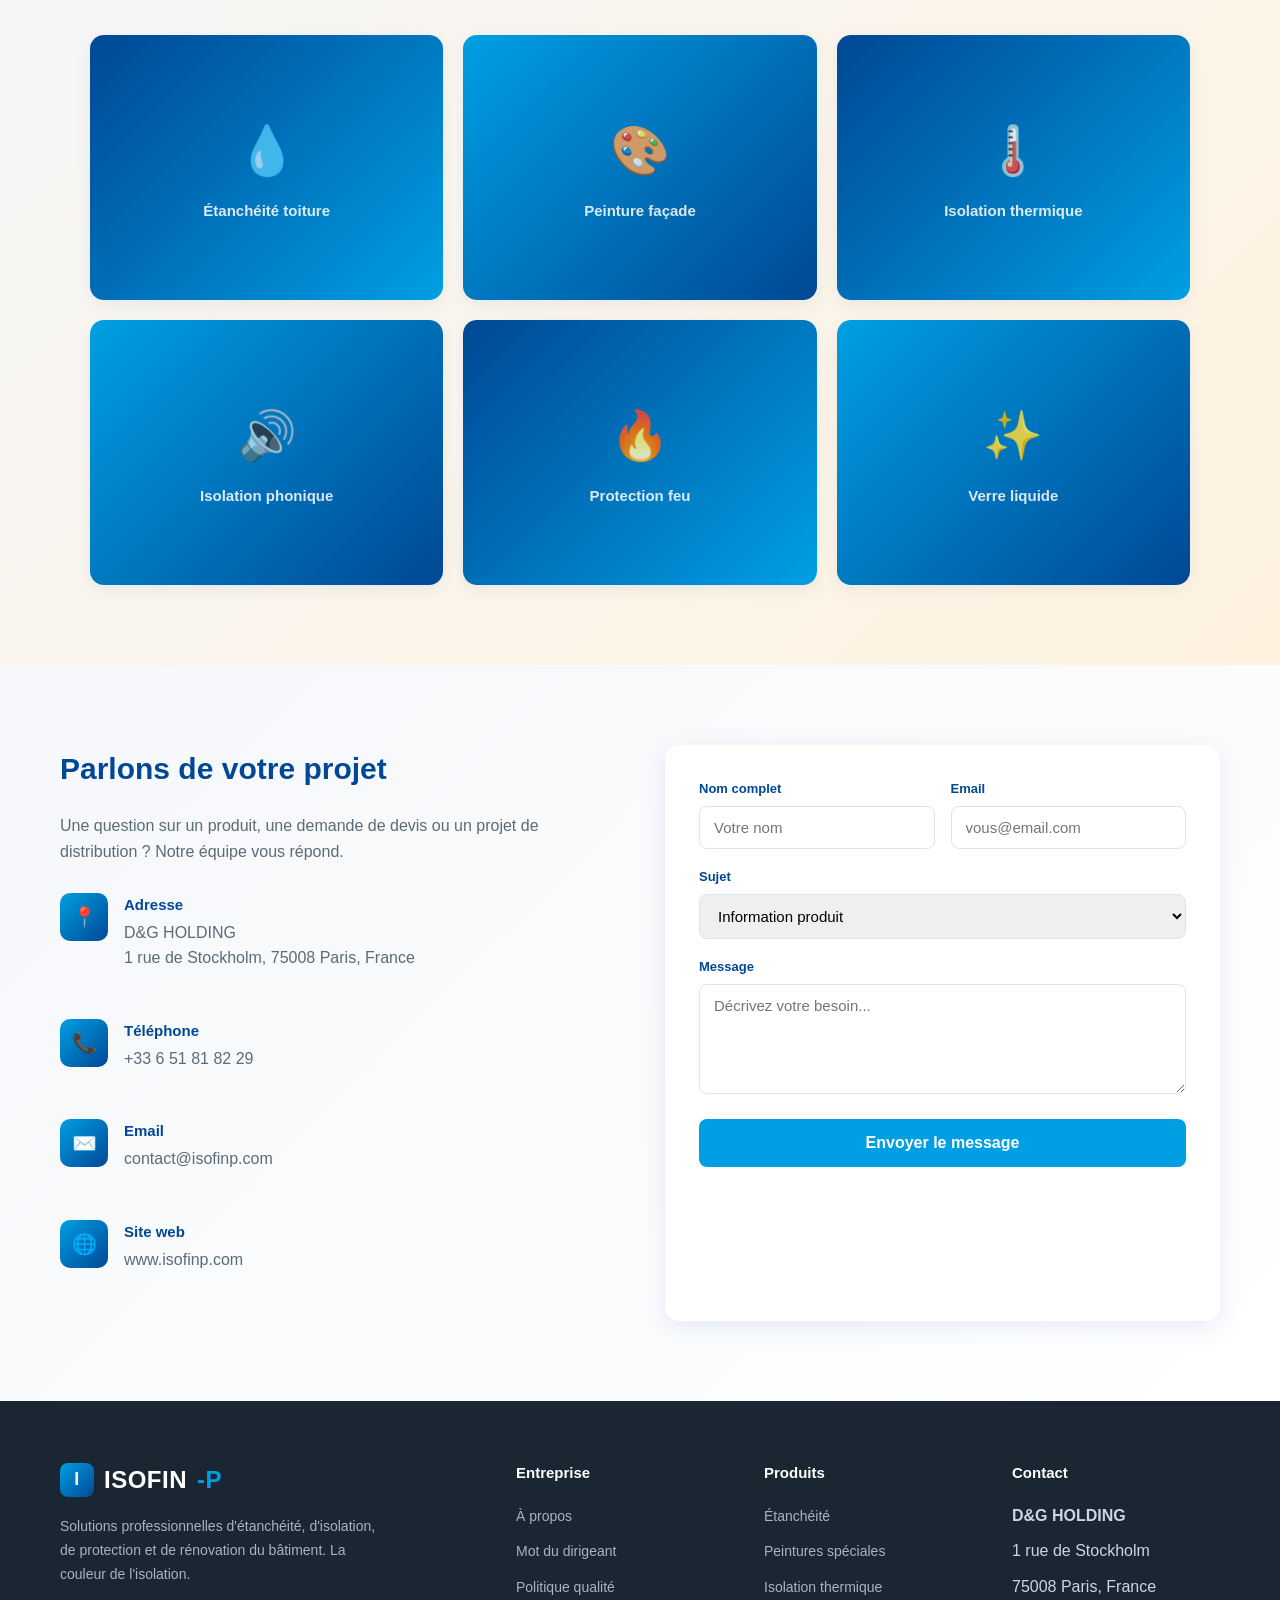
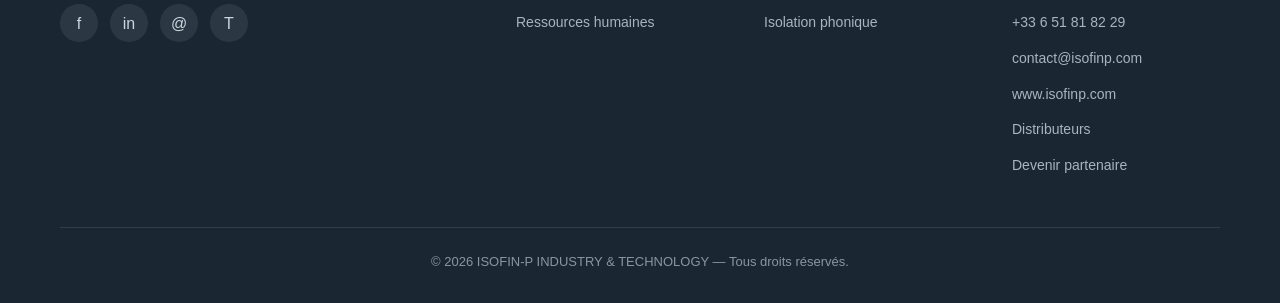
==== commit 0382688e: "Update print statement from 'Hello' to 'Goodbye'" ====
--- a/index.html
+++ b/index.html
@@ -155,7 +155,7 @@
   @media(max-width:900px){.photo-grid{grid-template-columns:repeat(2,1fr)}}
   @media(max-width:560px){.photo-grid{grid-template-columns:1fr}}
   .catalogue-section{padding:80px 0;background:linear-gradient(135deg,var(--gris-clair),var(--sable-clair))}
-  .catalogue-list{display:grid;grid-template-columns:repeat(4,1fr);gap:22px;max-width:1100px;margin:0 auto}
+  .catalogue-list{display:grid;grid-template-columns:repeat(5,1fr);gap:18px;max-width:1200px;margin:0 auto}
   .catalogue-card{background:#fff;border:1px solid #e1e8ef;border-radius:14px;padding:30px 22px;text-align:center;transition:transform .25s,box-shadow .25s;display:flex;flex-direction:column;align-items:center;box-shadow:0 4px 16px rgba(0,72,149,.06);text-decoration:none;color:inherit}
   .catalogue-card:hover{transform:translateY(-6px);box-shadow:0 14px 30px rgba(0,72,149,.16)}
   .catalogue-icone{font-size:42px;margin-bottom:14px}
@@ -165,7 +165,7 @@
   .catalogue-taille{font-size:12px;color:#7a8a99;margin-bottom:14px}
   .catalogue-telecharger{margin-top:auto;background:var(--bleu-cyan);color:#fff;padding:10px 18px;border-radius:8px;font-weight:700;font-size:14px;transition:background .2s}
   .catalogue-card:hover .catalogue-telecharger{background:var(--bleu-marine)}
-  @media(max-width:900px){.catalogue-list{grid-template-columns:repeat(2,1fr)}}
+  @media(max-width:900px){.catalogue-list{grid-template-columns:repeat(3,1fr)}}
   @media(max-width:560px){.catalogue-list{grid-template-columns:1fr}}
   @media(max-width:560px){}
   
@@ -822,6 +822,54 @@
         <p data-i18n="cat4_d">Peinture de finition ignifuge et protection contre le feu.</p>
         <span class="catalogue-taille">PDF · ~7,1 Mo</span>
         <span class="catalogue-telecharger" data-i18n="cat_telecharger_d">Télécharger ↓</span>
+      </a>
+      <a href="catalogue-isofinp-arabe.docx" download class="catalogue-card">
+        <div class="catalogue-icone">📄</div>
+        <div class="catalogue-num">05</div>
+        <h3 data-i18n="cat5_t">Catalogue (العربية)</h3>
+        <p data-i18n="cat5_d">Catalogue ISOFIN-P — version arabe.</p>
+        <span class="catalogue-taille">DOCX · ~18 Ko</span>
+        <span class="catalogue-telecharger" data-i18n="cat_telecharger_e">تحميل ↓</span>
+      </a>
+      <a href="catalogue-isofinp-en.docx" download class="catalogue-card">
+        <div class="catalogue-icone">📄</div>
+        <div class="catalogue-num">06</div>
+        <h3 data-i18n="cat6_t">Catalogue (English)</h3>
+        <p data-i18n="cat6_d">ISOFIN-P catalogue — English version.</p>
+        <span class="catalogue-taille">DOCX · ~17 Ko</span>
+        <span class="catalogue-telecharger" data-i18n="cat_telecharger_f">Download ↓</span>
+      </a>
+      <a href="catalogue-isofinp-es.docx" download class="catalogue-card">
+        <div class="catalogue-icone">📄</div>
+        <div class="catalogue-num">07</div>
+        <h3 data-i18n="cat7_t">Catálogo (Español)</h3>
+        <p data-i18n="cat7_d">Catálogo ISOFIN-P — versión española.</p>
+        <span class="catalogue-taille">DOCX · ~17 Ko</span>
+        <span class="catalogue-telecharger" data-i18n="cat_telecharger_g">Descargar ↓</span>
+      </a>
+      <a href="catalogue-isofinp-it.docx" download class="catalogue-card">
+        <div class="catalogue-icone">📄</div>
+        <div class="catalogue-num">08</div>
+        <h3 data-i18n="cat8_t">Catalogo (Italiano)</h3>
+        <p data-i18n="cat8_d">Catalogo ISOFIN-P — versione italiana.</p>
+        <span class="catalogue-taille">DOCX · ~17 Ko</span>
+        <span class="catalogue-telecharger" data-i18n="cat_telecharger_h">Scarica ↓</span>
+      </a>
+      <a href="catalogue-isofinp-ro.docx" download class="catalogue-card">
+        <div class="catalogue-icone">📄</div>
+        <div class="catalogue-num">09</div>
+        <h3 data-i18n="cat9_t">Catalog (Română)</h3>
+        <p data-i18n="cat9_d">Catalog ISOFIN-P — versiune română.</p>
+        <span class="catalogue-taille">DOCX · ~17 Ko</span>
+        <span class="catalogue-telecharger" data-i18n="cat_telecharger_i">Descarcă ↓</span>
+      </a>
+      <a href="catalogue-isofinp-ru.docx" download class="catalogue-card">
+        <div class="catalogue-icone">📄</div>
+        <div class="catalogue-num">10</div>
+        <h3 data-i18n="cat10_t">Каталог (Русский)</h3>
+        <p data-i18n="cat10_d">Каталог ISOFIN-P — русская версия.</p>
+        <span class="catalogue-taille">DOCX · ~18 Ko</span>
+        <span class="catalogue-telecharger" data-i18n="cat_telecharger_j">Скачать ↓</span>
       </a>
 
     </div>
